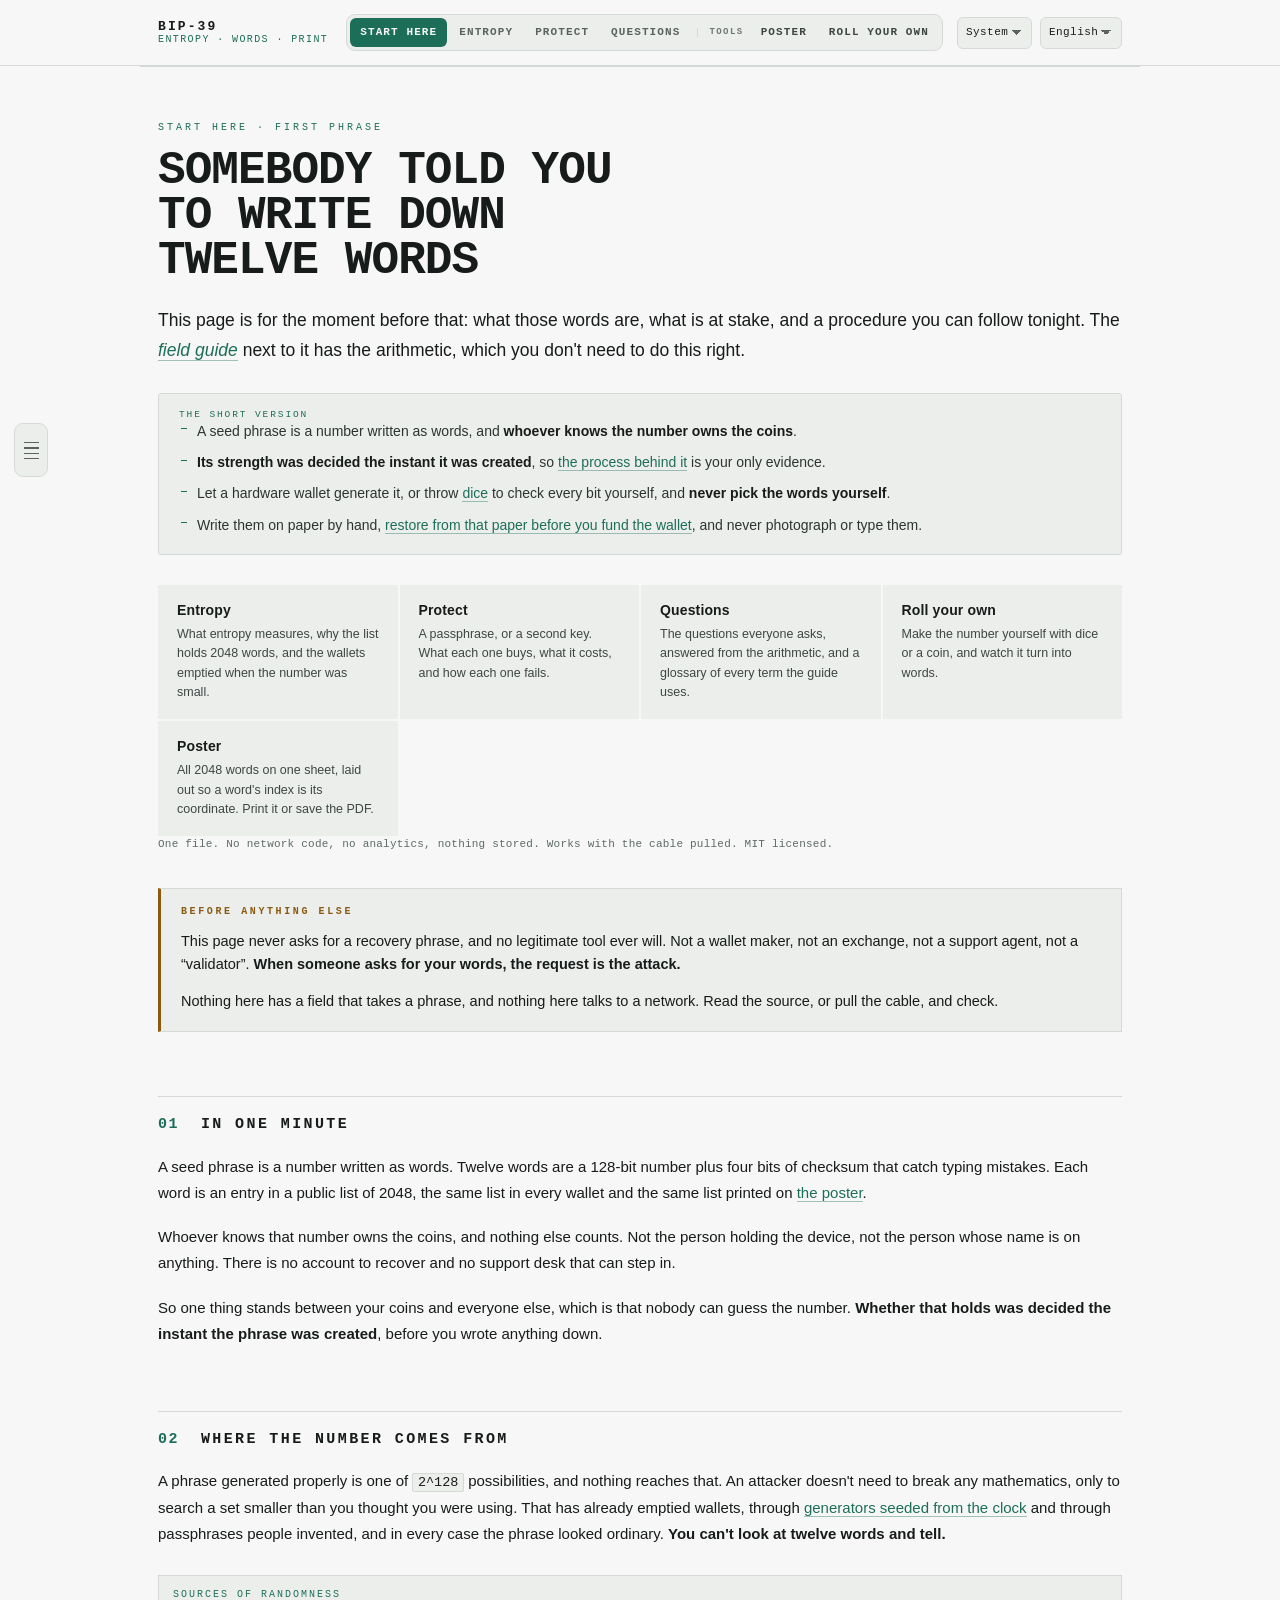
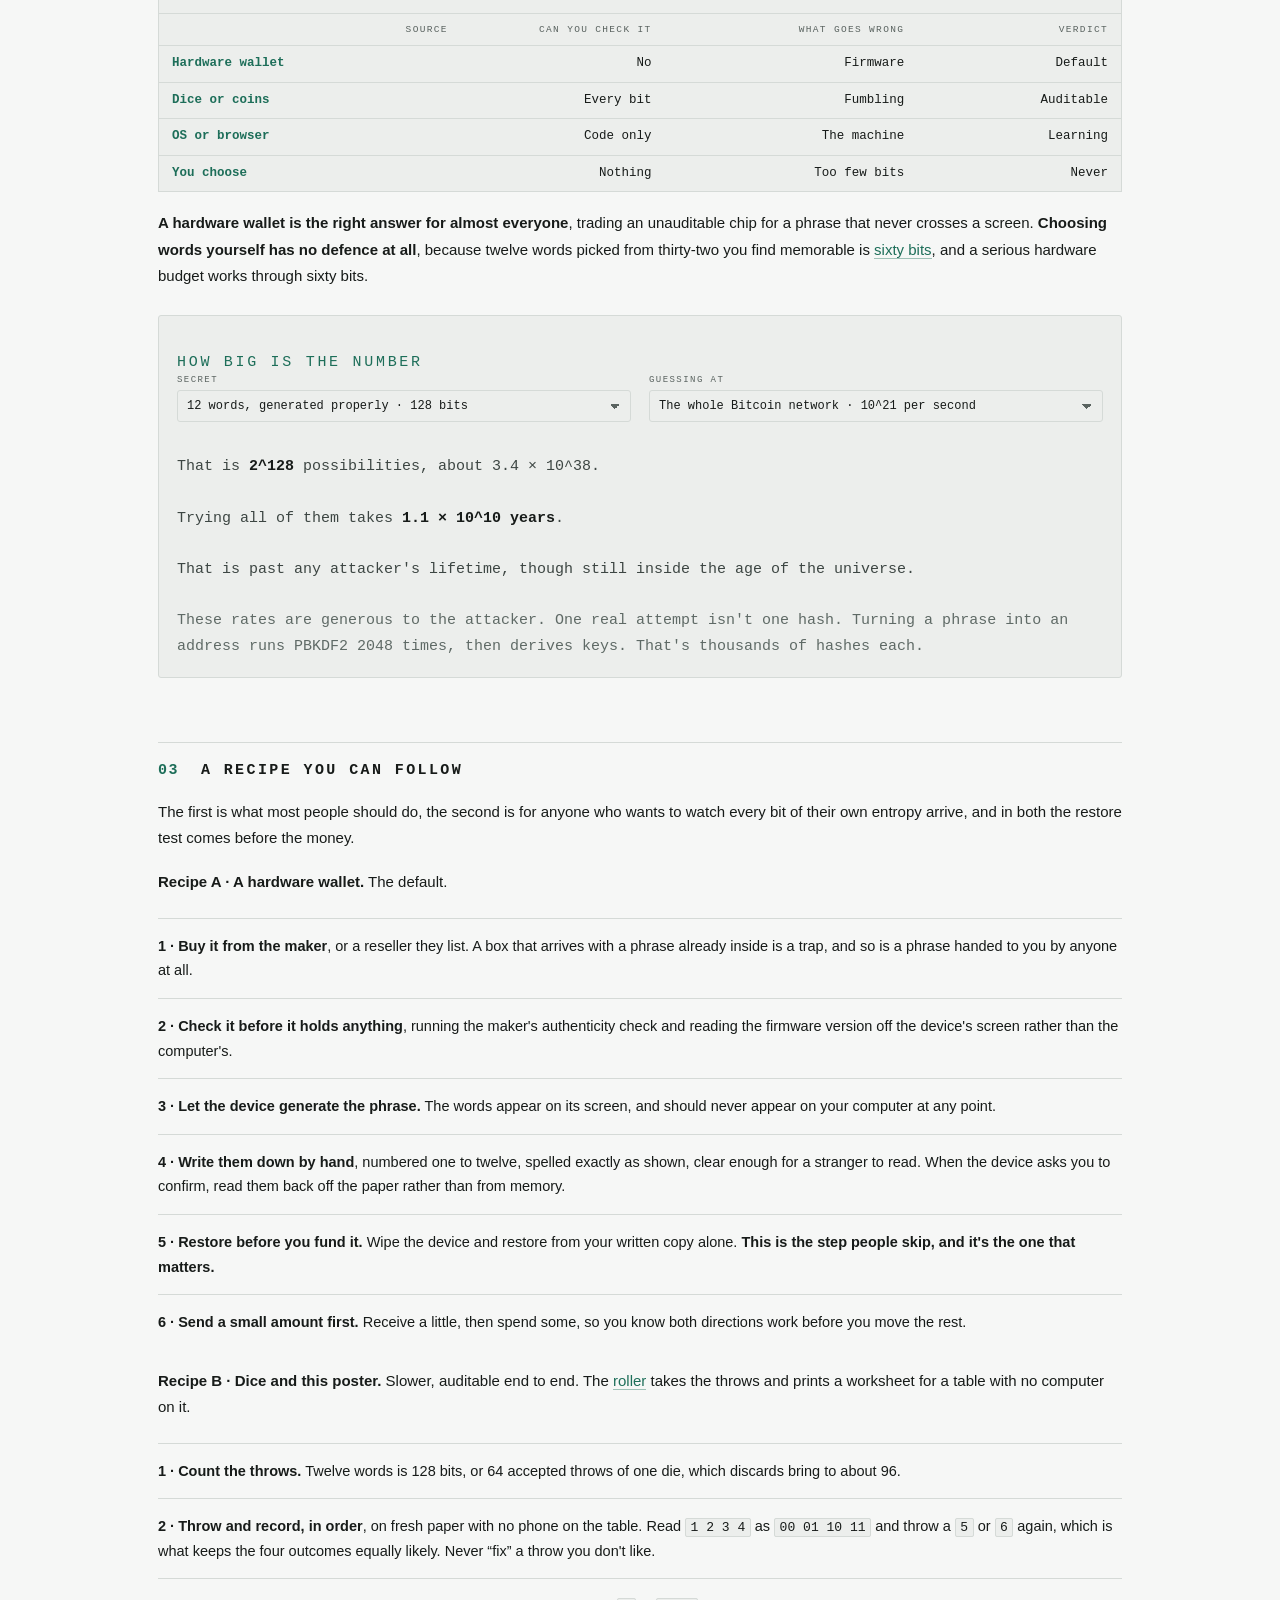
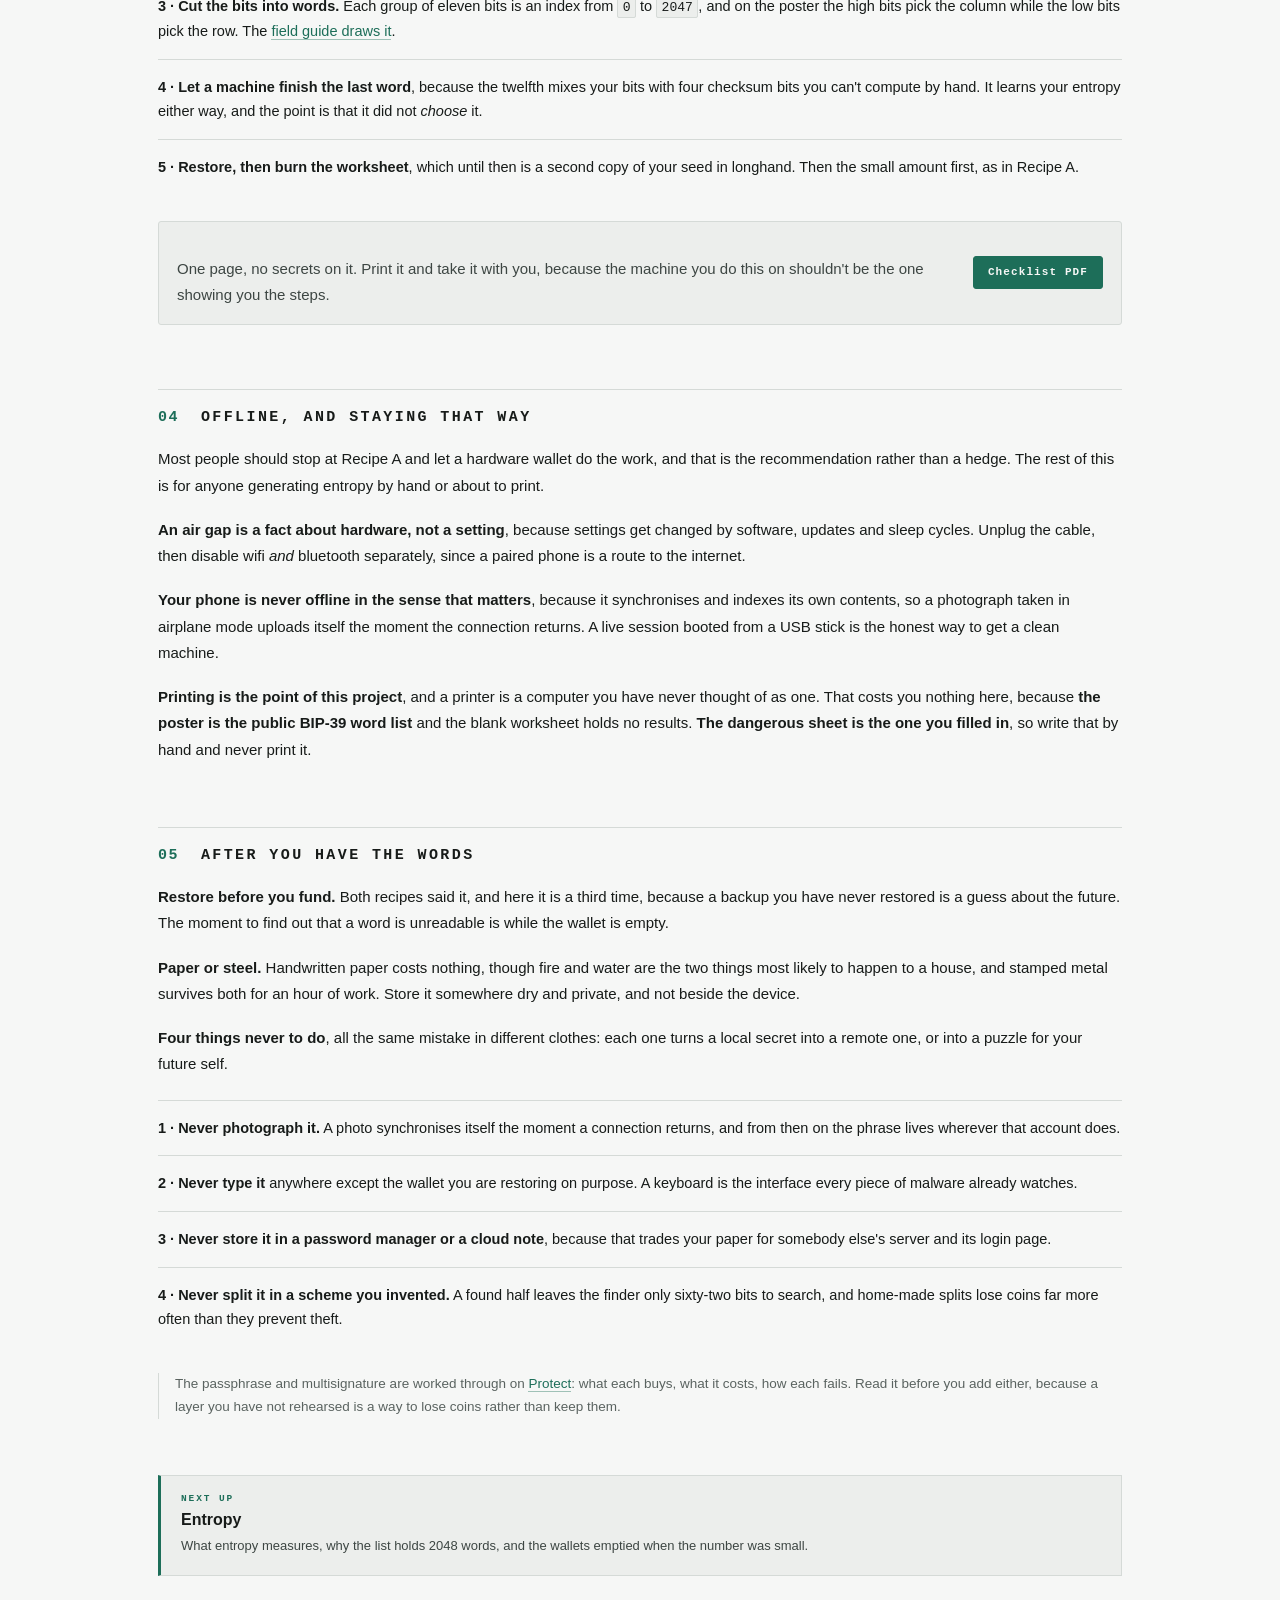
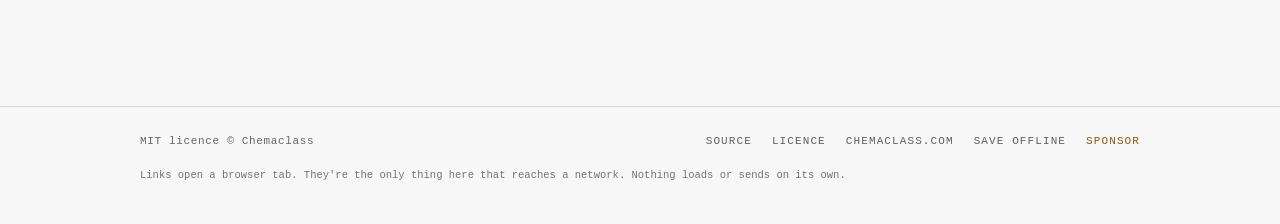
==== index.html @ 8b504f8b "feat: the guide hands you the next page, and links keep your language Two dangling back-references i" ====
<!DOCTYPE html>
<html lang="en">
<head>
<meta charset="utf-8">
<meta name="viewport" content="width=device-width, initial-scale=1">
<title>BIP-39 seed phrase entropy: the 2048-word list, dice generation, and how not to lose your coins</title>
<meta name="description" content="What entropy is and why a BIP-39 seed phrase needs 128 bits of it. The wallets emptied when the number was small. How to generate a phrase with dice, add a passphrase or multisig, and print the whole 2048-word list. Offline, no network code, no tracking.">
<meta name="author" content="Chemaclass">
<meta name="robots" content="index, follow, max-image-preview:large, max-snippet:-1">
<meta name="color-scheme" content="dark light">
<meta name="theme-color" content="#191d1f" media="(prefers-color-scheme: dark)">
<meta name="theme-color" content="#f6f7f6" media="(prefers-color-scheme: light)">
<link rel="canonical" href="https://chemaclass.github.io/bip39-entropy/">

<meta property="og:type" content="website">
<meta property="og:site_name" content="BIP-39 entropy">
<meta property="og:url" content="https://chemaclass.github.io/bip39-entropy/">
<meta property="og:title" content="BIP-39 seed phrase entropy, in one offline page">
<meta property="og:description" content="Why a seed phrase is only as strong as the number behind it, the wallets emptied when that number was small, and how to make one yourself with dice. Plus the printable 2048-word list.">
<meta property="og:locale" content="en">
<meta property="og:locale:alternate" content="es">
<meta property="og:image" content="https://chemaclass.github.io/bip39-entropy/og.png">
<meta property="og:image:width" content="1200">
<meta property="og:image:height" content="630">
<meta property="og:image:alt" content="BIP-39 entropy: the 2048 word list as an eleven-bit address space">
<meta name="twitter:card" content="summary_large_image">
<meta name="twitter:title" content="BIP-39 seed phrase entropy, in one offline page">
<meta name="twitter:description" content="Why a seed phrase is only as strong as the number behind it, and how to make one yourself with dice.">
<meta name="twitter:image" content="https://chemaclass.github.io/bip39-entropy/og.png">

<!-- A grid of the word list, drawn rather than fetched, so the tab icon costs no request. -->
<link rel="icon" href="data:image/svg+xml,%3Csvg xmlns='http://www.w3.org/2000/svg' viewBox='0 0 32 32'%3E%3Crect width='32' height='32' fill='%23191d1f'/%3E%3Cg fill='%236fbfa8'%3E%3Crect x='6' y='7' width='5' height='3'/%3E%3Crect x='13' y='7' width='9' height='3'/%3E%3Crect x='6' y='12' width='9' height='3'/%3E%3Crect x='17' y='12' width='5' height='3'/%3E%3Crect x='6' y='17' width='5' height='3'/%3E%3Crect x='13' y='17' width='13' height='3'/%3E%3Crect x='6' y='22' width='13' height='3'/%3E%3C/g%3E%3C/svg%3E">
<script type="application/ld+json">
[
 {
  "@context": "https://schema.org",
  "@type": "WebSite",
  "@id": "https://chemaclass.github.io/bip39-entropy/#website",
  "url": "https://chemaclass.github.io/bip39-entropy/",
  "name": "BIP-39 entropy",
  "description": "Why a BIP-39 seed phrase is only as strong as the number behind it, what happened when that number was small, and how to generate one yourself with dice or a coin.",
  "inLanguage": [
   "en",
   "es"
  ],
  "author": {
   "@type": "Person",
   "name": "Chemaclass",
   "url": "https://chemaclass.com"
  },
  "license": "https://opensource.org/licenses/MIT",
  "isAccessibleForFree": true
 },
 {
  "@context": "https://schema.org",
  "@type": "SoftwareApplication",
  "@id": "https://chemaclass.github.io/bip39-entropy/#tools",
  "name": "BIP-39 dice and coin generator, and printable word list",
  "url": "https://chemaclass.github.io/bip39-entropy/",
  "applicationCategory": "UtilitiesApplication",
  "operatingSystem": "Any browser, including with no network",
  "offers": {
   "@type": "Offer",
   "price": "0",
   "priceCurrency": "USD"
  },
  "description": "Build 128 or 256 bits of entropy from dice or coin throws and watch it become a BIP-39 phrase, print the full 2048-word list as an eleven-bit grid, or print a blank worksheet to do it away from a computer.",
  "featureList": [
   "Dice and coin entropy with rejection sampling",
   "BIP-39 checksum and word derivation",
   "Printable 2048-word poster as PDF",
   "Blank dice and coin worksheet",
   "Offline, no network requests"
  ]
 },
 {
  "@context": "https://schema.org",
  "@type": "FAQPage",
  "@id": "https://chemaclass.github.io/bip39-entropy/#faq",
  "mainEntity": [
   {
    "@type": "Question",
    "name": "Should I use 12 or 24 words?",
    "acceptedAnswer": {
     "@type": "Answer",
     "text": "Twelve words carry 128 bits of entropy and twenty-four carry 256. 128 bits is already past what brute force can reach, so 24 is not stronger against any attack that exists today. It is a hedge against future cryptanalysis and against Grover-style quantum search. Both lengths work in every conforming wallet."
    }
   },
   {
    "@type": "Question",
    "name": "Can I choose the words of my seed phrase myself?",
    "acceptedAnswer": {
     "@type": "Answer",
     "text": "No. Entropy is measured against what an attacker knows about how you chose, not against how arbitrary the result feels. Picking twelve words from a shortlist of thirty-two memorable ones is sixty bits, which a serious hardware budget works through. The checksum will not save you, because it checks transcription and nothing else."
    }
   },
   {
    "@type": "Question",
    "name": "Is it safe to print the whole BIP-39 word list?",
    "acceptedAnswer": {
     "@type": "Answer",
     "text": "Yes. The list is public and identical in every wallet, so a printed copy reveals nothing. What is dangerous is marking your own words on it. Twelve ticks on a grid of 2048 is a plaintext copy of your recovery phrase."
    }
   },
   {
    "@type": "Question",
    "name": "What is a BIP-39 passphrase, the 25th word?",
    "acceptedAnswer": {
     "@type": "Answer",
     "text": "An extra secret mixed into the derivation, so the same twelve words with a different passphrase produce a completely different wallet. It means the paper backup alone cannot spend. It has no checksum, a typo opens a valid empty wallet instead of failing, and forgetting it loses the coins as completely as losing the phrase."
    }
   },
   {
    "@type": "Question",
    "name": "Does the order of the seed phrase words matter?",
    "acceptedAnswer": {
     "@type": "Answer",
     "text": "Completely. The phrase is one number cut into eleven-bit groups, and each word is the group at a fixed position. Moving two words changes the number. A swap usually fails the checksum, but about one such mistake in sixteen passes it on a twelve-word phrase."
    }
   }
  ]
 }
]
</script>
<style id="pagestyle">@page { size: 210mm 297mm; margin: 0; }</style>
<style>
/* src/css/10-poster.css */
:root{
  --paper:#ffffff;
  --ink:#14161c;
  --ghost:#a4aab3;
  --verdigris:#2e6b5e;
  --rule:#dfe3e6;
  --rule-strong:#a7b0b4;
  --hair:0.2mm;

  --chrome:#191d1f;
  --chrome-2:#23292b;
  --chrome-3:#2f3639;
  --chrome-ink:#e8edea;
  --chrome-dim:#8d9793;
  --patina:#6fbfa8;
  --amber:#d8a657;

  /* Text steps and washes, named so a second theme is a palette swap rather
     than a hunt through five files for hex codes. */
  --text-1:#c7cfcb;
  --text-2:#aab3af;
  --text-3:#69736f;
  --text-4:#565f5c;
  --veil:rgba(25,29,31,.94);
  --tint:rgba(255,255,255,.03);
  --accent-wash:rgba(111,191,168,.10);
  --accent-line:rgba(111,191,168,.35);
  --warn-wash:#2a2519;
  --patina-lift:#8ad3bd;
  --lift:0 6px 20px rgba(0,0,0,.34);

  --mono:ui-monospace,"SF Mono",SFMono-Regular,Menlo,Consolas,"Liberation Mono",monospace;
  --grot:"Helvetica Neue",Helvetica,Arial,"Liberation Sans",system-ui,sans-serif;
  --serif:"Iowan Old Style","Palatino Linotype",Palatino,Georgia,"Liberation Serif",serif;
  --face:var(--grot);
}

/* ─────────── light ───────────
   The sheet is always a sheet: --paper, --ink and the rules below belong to the
   printed artifact and never change. Only the chrome around it does. */
:root[data-theme="light"]{
  --chrome:#f6f7f6;
  --chrome-2:#eceeec;
  --chrome-3:#d5dad7;
  --chrome-ink:#171b19;
  --chrome-dim:#5a6360;
  --patina:#1d6e59;
  --amber:#8a5a12;
  --text-1:#2c3431;
  --text-2:#3d4643;
  --text-3:#5f6a66;
  --text-4:#6d7773;
  --veil:rgba(246,247,246,.94);
  --tint:rgba(0,0,0,.04);
  --accent-wash:rgba(29,110,89,.10);
  --accent-line:rgba(29,110,89,.40);
  --warn-wash:#f6efdd;
  --patina-lift:#12523f;
  --lift:0 6px 18px rgba(20,22,28,.12);
}

@media (prefers-color-scheme:light){
  :root:not([data-theme="dark"]){
    --chrome:#f6f7f6;
    --chrome-2:#eceeec;
    --chrome-3:#d5dad7;
    --chrome-ink:#171b19;
    --chrome-dim:#5a6360;
    --patina:#1d6e59;
    --amber:#8a5a12;
    --text-1:#2c3431;
    --text-2:#3d4643;
    --text-3:#5f6a66;
    --text-4:#6d7773;
    --veil:rgba(246,247,246,.94);
    --tint:rgba(0,0,0,.04);
    --accent-wash:rgba(29,110,89,.10);
    --accent-line:rgba(29,110,89,.40);
    --warn-wash:#f6efdd;
    --patina-lift:#12523f;
    --lift:0 6px 18px rgba(20,22,28,.12);
  }
}

*{box-sizing:border-box}
html,body{margin:0;padding:0}
body{
  background:var(--chrome);color:var(--chrome-ink);
  font-family:var(--mono);
  -webkit-print-color-adjust:exact;print-color-adjust:exact;
}

/* ─────────── control bar ─────────── */
.bar{padding:10px 0 12px}
.bar-in{max-width:1000px;margin:0 auto;padding:0 18px;display:flex;flex-wrap:wrap;
  gap:12px 18px;align-items:flex-end}
.brand{display:flex;flex-direction:column;gap:2px;margin-right:6px}
.brand b{font:600 13px/1 var(--mono);letter-spacing:.16em}
.brand span{font:400 10px/1 var(--mono);letter-spacing:.14em;color:var(--patina);text-transform:uppercase}
.ctl{display:flex;flex-direction:column;gap:5px;min-width:0}
.ctl>label{font:500 9px/1 var(--mono);letter-spacing:.16em;text-transform:uppercase;color:var(--chrome-dim)}
select,input[type=search],button{font:500 12px/1 var(--mono);color:var(--chrome-ink);
  background:var(--chrome-2);border:1px solid var(--chrome-3);border-radius:3px;padding:7px 9px;min-height:32px}
/* The chevron is two gradients on the element itself, so every select on the
   page carries the same one without a wrapper element around it. */
/* A select is as wide as its longest option, and one option here is a sentence.
   Without the clamp that sets the width of a 320px phone. */
select{max-width:100%;appearance:none;-webkit-appearance:none;padding-right:26px;cursor:pointer;
  background-image:linear-gradient(45deg,transparent 50%,var(--chrome-dim) 50%),
    linear-gradient(135deg,var(--chrome-dim) 50%,transparent 50%);
  background-position:calc(100% - 15px) center,calc(100% - 10px) center;
  background-size:5px 5px;background-repeat:no-repeat}
select:hover{border-color:var(--chrome-dim)}
input[type=search]{width:180px;max-width:100%}
input[type=search]::placeholder{color:var(--text-3)}
button{cursor:pointer}
button:hover{border-color:var(--patina);color:var(--patina)}
.btn-print{background:var(--patina);border-color:var(--patina);color:var(--chrome);font-weight:700;letter-spacing:.08em}
.btn-print:hover{background:var(--patina-lift);border-color:var(--patina-lift);color:var(--chrome)}
.toggles{display:flex;gap:14px;flex-wrap:wrap;align-items:center}
.tg{display:flex;align-items:center;gap:6px;font:400 11px/1 var(--mono);color:var(--chrome-dim);cursor:pointer}
.tg input{accent-color:var(--patina);width:14px;height:14px;margin:0}
.tg:hover{color:var(--chrome-ink)}
:focus-visible{outline:2px solid var(--patina);outline-offset:2px}

.readout{max-width:1000px;margin:9px auto 0;padding:0 18px;display:flex;flex-wrap:wrap;gap:6px 16px;align-items:baseline;
  font:400 10.5px/1.5 var(--mono);color:var(--text-3);letter-spacing:.02em}
.readout .spec{color:var(--chrome-ink);font-weight:600;letter-spacing:.06em}
.readout .pt{color:var(--patina);font-weight:700}
.readout .pt.small{color:var(--amber)}
.readout .hit{color:var(--patina)}

/* ─────────── sheets ─────────── */
.stage{padding:26px 16px 60px;display:flex;flex-direction:column;align-items:center;gap:26px}
/* Sized in px to the sheet's *scaled* footprint: a transform does not shrink the
   layout box, so without this the document is as wide as the unscaled sheet and
   large paper scrolls sideways. */
.sheetwrap{flex:0 0 auto}
.sheet{background:var(--paper);color:var(--ink);transform-origin:top left;
  box-shadow:0 12px 40px rgba(0,0,0,.5);display:flex;flex-direction:column;
  font-family:var(--face);overflow:hidden}

.masthead{overflow:hidden;display:flex;justify-content:space-between;align-items:flex-end;gap:5mm;flex:0 0 auto}
.mh-l{display:flex;flex-direction:column;min-width:0}
.eyebrow{font-family:var(--mono);letter-spacing:.3em;text-transform:uppercase;color:var(--verdigris)}
.title{font-family:var(--mono);font-weight:700;letter-spacing:-.015em;line-height:.95;text-transform:uppercase}
.title em{font-style:normal;color:var(--verdigris)}
.subtitle{font-family:var(--face);color:#5a6169;line-height:1.32}
.mh-r{display:flex;flex-direction:column;align-items:flex-end;gap:1.4mm;text-align:right;flex:0 0 auto}

.decoder{border:var(--hair) solid var(--rule-strong);display:flex;flex-direction:column}
.dec-label{font-family:var(--mono);letter-spacing:.18em;text-transform:uppercase;color:var(--verdigris)}
.bits{display:flex;align-items:center;font-family:var(--mono)}
.bit{border:var(--hair) solid var(--rule-strong);display:flex;align-items:center;justify-content:center;
  font-variant-numeric:tabular-nums}
.bit.on{background:var(--verdigris);color:#fff;border-color:var(--verdigris)}
.dec-math{font-family:var(--mono);color:#5a6169;font-variant-numeric:tabular-nums;white-space:nowrap}
.dec-math b{color:var(--ink);font-weight:700}
.dec-word{font-family:var(--face);font-weight:700;letter-spacing:-.01em}

.grid{flex:1 1 auto;display:grid;align-content:stretch;min-height:0}
.cell{display:flex;align-items:center;overflow:hidden;white-space:nowrap}
.w{padding-right:.5mm;letter-spacing:-.005em;color:var(--ghost)}
.w b{font-weight:inherit;color:var(--ink)}
body.plain .w{color:var(--ink)}
.rl{font-family:var(--mono);color:#8b939a;justify-content:flex-end;
  font-variant-numeric:tabular-nums;padding:0 1mm}
.rl.oct{color:#3f474d;font-weight:600}
.rule8{border-top:var(--hair) solid var(--rule)}
.rule64{border-top:var(--hair) solid var(--rule-strong)}
.vsep{border-left:var(--hair) solid var(--rule)}
.axis{display:flex;flex-direction:column;justify-content:flex-end;align-items:flex-start;
  padding-bottom:.8mm;border-bottom:0.3mm solid var(--ink)}
.axis .base{font-family:var(--mono);font-weight:700;color:var(--ink);
  font-variant-numeric:tabular-nums;line-height:1.05}
.axis .nib{font-family:var(--mono);color:var(--verdigris);letter-spacing:.1em;line-height:1.2}

.colophon{flex:0 0 auto;display:flex;justify-content:space-between;gap:4mm;
  border-top:0.3mm solid var(--ink);font-family:var(--mono);color:#5a6169;letter-spacing:.03em}
.colophon span{white-space:nowrap;overflow:hidden;text-overflow:ellipsis}
.colophon .lead{color:var(--ink);font-weight:700;letter-spacing:.14em;text-transform:uppercase}

.w.found{background:#d9f0e6;color:var(--ink);box-shadow:0 0 0 .3mm var(--verdigris)}
.w.found b{color:var(--verdigris)}
.w.pinned{background:var(--verdigris);color:#fff}
.w.pinned b{color:#fff}
@media (prefers-reduced-motion:no-preference){ .w{transition:background-color .12s ease} }

/* src/css/20-site.css */
/* ─────────── site chrome: header, tabs, views ─────────── */
/* Visible only when tabbed to. Nine controls sit between the top of the
   document and the first sentence, which is nine too many on a keyboard. */
.skip{position:absolute;left:-9999px;top:0;z-index:40;
  font:600 11px/1 var(--mono);letter-spacing:.14em;text-transform:uppercase;
  color:var(--chrome-ink);background:var(--chrome-2);
  border:1px solid var(--patina);border-radius:3px;padding:12px 16px;text-decoration:none}
.skip:focus{left:12px;top:12px}
main:focus{outline:none}

/* No backdrop-filter: --veil is 94% opaque, so the blur behind it was measured
   at zero differing pixels while still costing a compositing pass per frame. */
.chrome{position:sticky;top:0;z-index:20;background:var(--veil);
  border-bottom:1px solid var(--chrome-3)}
/* A hairline reads as part of the page until something scrolls under it. */
.chrome.lift{box-shadow:var(--lift)}
.top{padding:14px 0}
/* The bar shares its edges with everything under it, on every view, so the brand
   and the prose start at the same x and switching tabs moves nothing. The poster's
   own control bar takes the same box, in 10-poster.css. */
.top-in{max-width:1000px;margin:0 auto;padding:0 18px;display:flex;align-items:center;
  gap:8px 12px;flex-wrap:wrap}
.brand{text-decoration:none;color:inherit;flex:0 0 auto}
.brand:hover span{color:var(--chrome-ink)}

/* One track holds both groups, so the bar reads as a single control rather than
   six loose links. The track shrinks to fit and scrolls its own contents rather
   than widening the page or stacking into rows: sections keep getting added and
   a phone runs out of room before the design does. The row around it is what
   claims the full width below the breakpoint, so the track itself can stay as
   wide as its tabs instead of stretching. */
.tabs-row{display:flex;min-width:0}
.tabs{display:flex;align-items:center;gap:2px;padding:3px;
  min-width:0;max-width:100%;overflow-x:auto;scrollbar-width:none;
  background:var(--chrome-2);border:1px solid var(--chrome-3);border-radius:9px}
.tabs::-webkit-scrollbar{display:none}
.tabs a{font:600 11px/1 var(--mono);letter-spacing:.1em;text-transform:uppercase;
  color:var(--chrome-dim);text-decoration:none;white-space:nowrap;
  padding:9px 10px;border-radius:6px}
.tabs a:hover{color:var(--chrome-ink);background:var(--chrome-3)}
/* Scrolling makes the track clip on both axes, and an offset ring is what gets
   clipped. Inset it. */
.tabs a:focus-visible{outline-offset:-2px}
/* The selected tab is the only reliable "where am I": four long reading pages
   share a layout, so a wash and a hairline are not enough to tell them apart. */
.tabs a.on,.tabs a.on:hover{color:var(--chrome);background:var(--patina)}

.top-act{display:flex;align-items:center;gap:8px;margin-left:auto;flex:0 0 auto}
.langsel{display:flex;align-items:center}
.langsel select{min-height:32px;padding:6px 22px 6px 8px;font-size:11px;letter-spacing:.04em;
  border-radius:6px}
@media (prefers-reduced-motion:no-preference){
  .tabs a,.foot-links a,.langsel select{transition:background-color .12s ease,
    color .12s ease,border-color .12s ease}
}
.vh{position:absolute;width:1px;height:1px;margin:-1px;padding:0;overflow:hidden;
  clip:rect(0 0 0 0);white-space:nowrap;border:0}

/* Nothing may out-specify this. A later rule with equal specificity, such as
   .view.has-rail{display:grid}, silently keeps a hidden view on the page. */
.view[hidden]{display:none !important}

/* Prose links: the long-form sections, the masthead lead, and the facts the
   roller prints under a finished phrase. */
.learn-sec a,.learn-lead a,.roll-lead a,.roll-fact a{color:var(--patina);
  text-decoration:none;border-bottom:1px solid var(--accent-line)}
.learn-sec a:hover,.learn-lead a:hover,.roll-lead a:hover,
.roll-fact a:hover{border-bottom-color:var(--patina)}
.roll-lead em{font-style:normal;color:var(--chrome-ink)}

/* Below this the track stops fitting beside the brand and the controls. Sending
   it to a row of its own keeps the bar at two rows rather than three, and keeps
   the controls reachable. */
@media (max-width:1000px){
  .tabs-row{order:2;flex:1 0 100%}
  .top-act{order:1}
}

/* Where the track has its own row, a tab is something you hit with a thumb.
   28px was a mouse target. The word between the groups becomes the divider it
   was drawn around, which gives the strip back 42 of the px it overflows by. */
@media (max-width:1000px){
  .tabs{padding:2px}
  .tabs a{min-height:40px;display:flex;align-items:center}
  /* A sideways scroller at its end hands the swipe to the browser, which reads
     it as a back gesture. */
  .tabs{overscroll-behavior-x:contain}
  .tabs-sep{width:1px;padding:0;margin:0 6px;color:transparent;overflow:hidden;
    align-self:stretch}
}

@media (max-width:560px){
  .top{padding:5px 0}
  .top-in{gap:4px 10px;padding:0 14px}
  /* The tagline is decoration and the headline underneath says the same thing.
     Its width is what buys the controls a place on the brand's row. Hidden
     rather than dropped, so the brand link still reads out in full. */
  .brand span{position:absolute;width:1px;height:1px;overflow:hidden;
    clip:rect(0 0 0 0);white-space:nowrap}
  .tabs a{padding:9px 10px;letter-spacing:.06em;font-size:10.5px}
  /* iOS Safari zooms the page when a focused control's text is under 16px, and
     it does not zoom back out. Every control on the page pays for that, so on a
     phone they all get 16px whatever it costs in width. */
  select,input[type=search],input[type=text],button{font-size:16px}
  .langsel select{min-height:36px;padding:6px 26px 6px 9px;letter-spacing:0}
}

/* ─────────── footer ─────────── */
.foot{border-top:1px solid var(--chrome-3);margin-top:40px;padding:26px 18px 40px}
.foot-in{max-width:1000px;margin:0 auto;display:flex;flex-wrap:wrap;gap:10px 26px;
  align-items:baseline;justify-content:space-between}
.foot-lic{font:400 11px/1.5 var(--mono);letter-spacing:.06em;color:var(--text-3)}
.foot-links{display:flex;flex-wrap:wrap;gap:8px 20px}
.foot-links a{font:500 11px/1.5 var(--mono);letter-spacing:.1em;text-transform:uppercase;
  color:var(--chrome-dim);text-decoration:none;border-bottom:1px solid transparent}
.foot-links a:hover{color:var(--patina);border-bottom-color:var(--patina)}
.foot-links a.foot-sponsor{color:var(--amber)}
.foot-links a.foot-sponsor:hover{border-bottom-color:var(--amber)}
.foot-note{max-width:1000px;margin:16px auto 0;font:400 10.5px/1.6 var(--mono);color:var(--text-4)}

@media (max-width:560px){
  .foot{padding:20px 14px 34px}
  .foot-in{gap:8px 14px}
}

/* src/css/30-roll.css */
/* ─────────── roll your own ─────────── */
.roll{max-width:1000px;margin:0 auto;padding:30px 18px 70px}
.roll-h{font:700 21px/1.2 var(--mono);letter-spacing:-.01em;margin:0 0 12px}
.roll-lead{font:400 14px/1.7 var(--grot);color:var(--text-2);margin:0 0 22px}

.roll-warn{border-left:2px solid var(--amber);background:var(--chrome-2);
  padding:13px 17px;font:400 13px/1.65 var(--grot);color:var(--text-1);margin:0 0 26px}
.roll-warn b{color:var(--amber);font-weight:700}
.roll-warn em{font-style:normal;color:var(--chrome-ink)}

.roll-ctl{display:flex;flex-wrap:wrap;gap:14px 22px;align-items:flex-end;margin-bottom:22px}

#rollload{width:230px;font:400 12px/1 var(--mono);letter-spacing:.04em}
.roll-err{font:400 11.5px/1.6 var(--mono);color:var(--patina);margin:0 0 16px}
.roll-err.bad{color:var(--amber)}

.roll-pad{display:flex;flex-wrap:wrap;gap:9px;margin-bottom:9px}
.roll-key{width:64px;height:64px;font:700 21px/1 var(--mono);color:var(--chrome-ink);
  background:var(--chrome-2);border:1px solid var(--chrome-3);border-radius:3px;
  cursor:pointer;display:flex;flex-direction:column;align-items:center;justify-content:center;gap:5px}
.roll-key:hover{border-color:var(--patina);color:var(--patina)}
.roll-key:active{background:var(--chrome-3)}
.roll-key span{font:500 9px/1 var(--mono);letter-spacing:.12em;color:var(--text-3)}
.roll-key.rej span{color:var(--amber)}
.roll-key[disabled]{opacity:.4;cursor:not-allowed}

.roll-hint{font:400 11px/1.6 var(--mono);color:var(--text-3);margin:0 0 18px}

.roll-meter{height:5px;background:var(--chrome-3);overflow:hidden}
.roll-meter-fill{height:100%;width:0;background:var(--patina);transition:width .15s linear}
.roll-count{font:500 10.5px/1 var(--mono);letter-spacing:.13em;text-transform:uppercase;
  color:var(--chrome-dim);margin:9px 0 22px}
.roll-count b{color:var(--chrome-ink);font-weight:700}

.roll-bits{display:flex;flex-wrap:wrap;gap:5px;margin-bottom:26px}
.roll-bits .byte{font:400 12px/1.5 var(--mono);letter-spacing:.06em;color:#8d9793;
  background:var(--chrome-2);padding:3px 6px;border-radius:2px}
.roll-bits .byte.cs{color:var(--amber);background:var(--warn-wash)}

.roll-sec{font:500 9.5px/1 var(--mono);letter-spacing:.18em;text-transform:uppercase;
  color:var(--patina);margin:0 0 10px}
.roll-fact{font:400 12.5px/1.8 var(--mono);color:#8d9793;margin:0 0 22px;word-break:break-all}
.roll-fact b{color:var(--chrome-ink);font-weight:600}

.seed{display:grid;grid-template-columns:repeat(auto-fill,minmax(212px,1fr));gap:2px;margin-bottom:26px}
.seed-w{background:var(--chrome-2);padding:10px 12px;display:flex;align-items:baseline;gap:10px}
.seed-n{font:500 11px/1 var(--mono);color:var(--text-3);min-width:2.2ch;text-align:right}
.seed-t{font:700 15px/1 var(--grot);color:var(--patina)}
.seed-b{margin-left:auto;font:400 10px/1 var(--mono);color:var(--text-3);letter-spacing:.04em;white-space:nowrap}

@media (max-width:560px){
  .roll{padding:22px 14px 70px}
  .roll-key{width:54px;height:54px;font-size:18px}
}

/* The sixteen candidates for the final word, with the one the checksum picks. */
.lastblock{grid-template-columns:repeat(auto-fill,minmax(168px,1fr))}
.lastblock .seed-w{opacity:.62}
.lastblock .seed-w.is-yours{opacity:1;box-shadow:inset 0 0 0 1px var(--patina)}
.lastblock .is-yours .seed-b{color:var(--patina)}

/* src/css/40-learn.css */
/* ─────────── learn: entropy explainer ───────────
   Screen-only long-form section that sits below the sheets. Every selector is
   scoped under .learn so nothing here can reach the poster, and every colour
   comes from the tokens in 10-poster.css — none are redefined.
   Margins are reset once at element level; the rules that follow match that
   specificity, so source order alone decides. */

.learn{
  max-width:1000px;
  margin:0 auto;
  padding:56px 18px 90px;
  border-top:1px solid var(--chrome-3);
  font-family:var(--grot);
  color:var(--chrome-ink);
}
.learn h1,.learn h2,.learn p,.learn ol,.learn ul,.learn li{margin:0;padding:0}

/* One column for the whole page. The container is the measure now, so the
   hairline rules, the tables and the prose all share an edge instead of the
   text sitting in a narrower well inside a wider page. */
.learn-head,.learn-warn,.learn-toc,.learn-sec{
  max-width:100%;margin-left:auto;margin-right:auto;
}
/* Prose fills the column. The container is the only measure on the page, so
   paragraphs end on the same edge as the headings and the rules above them. */

/* ─────────── masthead ─────────── */
.learn-eyebrow{
  font:500 10px/1 var(--mono);letter-spacing:.3em;text-transform:uppercase;
  color:var(--patina);
}
h1.learn-title{
  margin-top:16px;
  font:700 clamp(28px,5.4vw,46px)/.98 var(--mono);
  letter-spacing:-.02em;text-transform:uppercase;
}
p.learn-lead{
  margin-top:22px;
  font-size:clamp(15px,1.5vw,17.5px);line-height:1.68;
}
p.learn-lead em{color:var(--patina)}

/* ─────────── warning ─────────── */
.learn-warn{
  margin-top:34px;padding:18px 20px;
  background:var(--chrome-2);
  border:1px solid var(--chrome-3);border-left:3px solid var(--amber);
}
.learn-warn p{font-size:14.5px;line-height:1.62}
.learn-warn p+p{margin-top:13px}
.learn-warn .learn-warn-label{
  font:600 10px/1 var(--mono);letter-spacing:.26em;text-transform:uppercase;
  color:var(--amber);
}

/* ─────────── contents ─────────── */
.learn-toc{
  margin-top:44px;padding:16px 0;
  border-top:1px solid var(--chrome-3);border-bottom:1px solid var(--chrome-3);
}
.learn-toc ol{
  list-style:none;
  display:grid;grid-template-columns:repeat(auto-fit,minmax(230px,1fr));gap:9px 26px;
  counter-reset:learn-toc;
}
.learn-toc li{counter-increment:learn-toc;font:400 12px/1.5 var(--mono)}
.learn-toc li::before{
  content:counter(learn-toc,decimal-leading-zero) "  ";
  color:var(--chrome-dim);font-variant-numeric:tabular-nums;
}
.learn-toc a{color:var(--chrome-dim);text-decoration:none}
.learn-toc a:hover,.learn-toc a:focus-visible{color:var(--patina)}

/* ─────────── sections ─────────── */
.learn-sec{margin-top:64px;scroll-margin-top:132px}
.learn-sec h2{
  padding-top:18px;border-top:1px solid var(--chrome-3);
  font:600 clamp(13px,1.5vw,15px)/1.35 var(--mono);
  letter-spacing:.16em;text-transform:uppercase;
}
.learn-num{
  color:var(--patina);font-weight:700;letter-spacing:.1em;margin-right:.7em;
  font-variant-numeric:tabular-nums;
}
.learn-sec p{margin-top:18px;font-size:15px;line-height:1.75}

/* Secondary asides: caveats, honest counterweights, footnotes. */
.learn-sec .learn-note{
  margin-top:26px;padding-left:16px;
  border-left:1px solid var(--chrome-3);
  font-size:13.5px;line-height:1.7;color:var(--chrome-dim);
}

/* ─────────── magnitude / consequence lists ─────────── */
.learn .learn-mag{
  list-style:none;margin-top:22px;
  border-top:1px solid var(--chrome-3);
}
.learn-mag li{
  padding:15px 0;border-bottom:1px solid var(--chrome-3);
  font-size:14.5px;line-height:1.7;
}
/* the section's own rule closes the list; two hairlines in a row read as a mistake */
.learn-mag li:last-child{border-bottom:0}

/* ─────────── code ─────────── */
.learn code{
  font:500 .9em/1.4 var(--mono);
  background:var(--chrome-2);border:1px solid var(--chrome-3);border-radius:2px;
  padding:.08em .34em;
  font-variant-numeric:tabular-nums;
  /* the 39-digit value of 2^128 has to break, not widen the page */
  overflow-wrap:anywhere;
}

/* ─────────── tables ─────────── */
.learn-tblwrap{
  margin-top:28px;max-width:100%;overflow-x:auto;
  border:1px solid var(--chrome-3);background:var(--chrome-2);
  -webkit-overflow-scrolling:touch;
}
.learn-tblwrap:focus-visible{outline:2px solid var(--patina);outline-offset:2px}
.learn-tbl{
  width:100%;border-collapse:collapse;
  font:400 12.5px/1.4 var(--mono);font-variant-numeric:tabular-nums;
  white-space:nowrap;
}
.learn-tbl caption{
  text-align:left;padding:12px 14px;border-bottom:1px solid var(--chrome-3);
  font:500 10px/1.3 var(--mono);letter-spacing:.2em;text-transform:uppercase;
  color:var(--patina);
}
.learn-tbl th,.learn-tbl td{padding:9px 13px;text-align:right}
.learn-tbl thead th{
  font:500 9.5px/1.4 var(--mono);letter-spacing:.14em;text-transform:uppercase;
  color:var(--chrome-dim);border-bottom:1px solid var(--chrome-3);
  vertical-align:bottom;
  /* headings wrap so the table fits the measure; the figures never do */
  white-space:normal;max-width:11ch;
}
.learn-tbl tbody th[scope=row]{text-align:left;font-weight:700;color:var(--patina)}
.learn-tbl tbody tr+tr th,.learn-tbl tbody tr+tr td{border-top:1px solid var(--chrome-3)}

/* ─────────── narrow viewports ─────────── */
@media (max-width:560px){
  .learn{padding:44px 14px 72px}
  .learn-toc ol{grid-template-columns:1fr}
  .learn-sec{margin-top:46px}
  .learn-sec p{font-size:14.5px;line-height:1.72}
  .learn-warn{padding:16px}
  /* the six-column table only just fits 375px; the wrapper still scrolls if a
     different monospace stack pushes it wider */
  .learn-tbl{font-size:12px}
  .learn-tbl th,.learn-tbl td{padding:8px 8px}
  .learn-tbl caption{padding:11px 8px}
}

/* The explainer is screen furniture; the sheets are the printed artefact. */
@media print{
  .learn{display:none}
}

/* ─────────── the short version ───────────
   A page opens with its own summary, for the reader who has two minutes rather
   than twenty. Set apart from the prose but not louder than the heading. */
.learn-tldr{
  margin-top:28px;padding:16px 20px 18px;
  background:var(--chrome-2);border:1px solid var(--chrome-3);border-radius:3px;
}
.learn-tldr-label{
  font:500 9.5px/1 var(--mono);letter-spacing:.2em;text-transform:uppercase;
  color:var(--patina);margin:0 0 12px;
}
.learn-tldr ul{margin:0;padding:0;list-style:none}
.learn-tldr li{
  position:relative;padding-left:18px;margin-top:9px;
  font:400 14px/1.6 var(--grot);color:var(--text-1);
}
.learn-tldr li:first-child{margin-top:0}
.learn-tldr li::before{
  content:"";position:absolute;left:2px;top:.62em;
  width:6px;height:1px;background:var(--patina);
}
.learn-tldr b{color:var(--chrome-ink);font-weight:600}
.learn-tldr a{color:var(--patina);text-decoration:none;
  border-bottom:1px solid var(--accent-line)}
.learn-tldr a:hover{border-bottom-color:var(--patina)}

/* ─────────── the eleven-bit figure ─────────── */
/* Inline SVG, because the page carries no remote assets and this is the one
   idea readers said they wanted to see rather than read. */
.bitfig{margin:30px 0;padding:0}
.bitfig svg{display:block;width:100%;max-width:560px;height:auto}
.bitfig-hi{fill:var(--accent-wash);stroke:var(--patina);stroke-width:1}
.bitfig-lo{fill:var(--tint);stroke:var(--chrome-3);stroke-width:1}
.bitfig-bit text{fill:var(--chrome-ink);font:600 15px var(--mono);text-anchor:middle}
.bitfig-cap text{fill:var(--text-3);font:500 10px var(--mono);letter-spacing:.14em;
  text-transform:uppercase;text-anchor:middle}
.bitfig-rule path{stroke:var(--chrome-3);fill:none;stroke-width:1}
.bitfig-lead text{fill:var(--patina);font:600 12px var(--mono);text-anchor:middle}
.bitfig-sum text{fill:var(--text-2);font:400 12.5px var(--mono);text-anchor:middle}
.bitfig-word text{fill:var(--chrome-ink);font:700 17px var(--mono);text-anchor:middle;
  letter-spacing:.04em}
.bitfig figcaption{margin-top:12px;font:400 12.5px/1.6 var(--grot);color:var(--text-3)}

/* src/css/50-reading.css */
/* ─────────── navbar groups ─────────── */
/* Two kinds of thing sit in one bar: the guide, which is read in order, and the
   tools, which are used. The separator carries the word so the grouping is
   stated rather than implied by spacing alone. */
.tabs-g{display:flex;align-items:center;gap:2px}
.tabs-sep{font:600 9px/1 var(--mono);letter-spacing:.16em;text-transform:uppercase;
  white-space:nowrap;color:var(--text-4);margin:0 5px;padding-left:11px;
  border-left:1px solid var(--chrome-3)}
.tabs-tools a{color:var(--text-2)}
.tabs-tools a:hover{color:var(--chrome-ink)}

/* ─────────── section rail ─────────── */
/* The contents list used to hold a 246px column open on every wide screen for
   something read once. Now it is a mark in the gutter that opens the list over
   the page, so the column keeps the middle of the window to itself.
   Hover opens it for a mouse, the button opens it for a keyboard or a thumb. */
.rail{display:none}

@media (min-width:1100px){
  .rail{display:block;position:fixed;left:14px;top:50%;transform:translateY(-50%);z-index:15}
  .rail-btn{display:flex;align-items:center;justify-content:center;
    width:34px;height:54px;padding:0;cursor:pointer;
    color:var(--chrome-dim);background:var(--chrome-2);
    border:1px solid var(--chrome-3);border-radius:9px}
  .rail-btn::before{content:"";display:block;width:15px;height:17px;
    background:repeating-linear-gradient(to bottom,currentColor 0 1.5px,transparent 1.5px 5.5px)}
  .rail-btn:hover{color:var(--chrome-ink);border-color:var(--chrome-dim)}

  .rail-panel{position:absolute;left:calc(100% + 10px);top:50%;
    transform:translateY(-50%);width:262px;padding:15px 8px 8px;
    background:var(--chrome-2);border:1px solid var(--chrome-3);
    border-radius:12px;box-shadow:var(--lift)}
  /* The attribute keeps the links out of the tab order until the list is open.
     Hover has no attribute to set, so it overrides the attribute in CSS alone. */
  .rail-panel[hidden]{display:none}
  .rail:hover .rail-panel[hidden]{display:block}
  .rail-head{font:700 9.5px/1.2 var(--mono);letter-spacing:.2em;text-transform:uppercase;
    color:var(--text-3);margin:0 0 10px;padding:0 10px}
  .rail a{display:block;padding:7px 10px;border-radius:6px;
    font:400 12.5px/1.4 var(--grot);color:var(--text-2);text-decoration:none;
    overflow:hidden;text-overflow:ellipsis;white-space:nowrap}
  .rail a:hover{color:var(--chrome-ink);background:var(--chrome-3)}
  .rail a.on{color:var(--patina);font-weight:600}

  .view.has-rail .learn-toc{display:none}
}

/* ─────────── the scale widget ─────────── */
/* Sits inside the prose. Same chrome as the roller's controls, so it reads as
   a thing you operate rather than a thing you read. */
.scale{border:1px solid var(--chrome-3);background:var(--chrome-2);
  border-radius:3px;padding:16px 18px;margin:26px 0}
.scale-head{font:500 9.5px/1 var(--mono);letter-spacing:.18em;text-transform:uppercase;
  color:var(--patina);margin:0 0 14px}
.scale-ctl{display:flex;flex-wrap:wrap;gap:12px 18px;margin-bottom:14px}
/* A flex item will not shrink below its content unless told to, and a select
   whose longest option is a sentence is wider than a phone. */
.scale-field{display:flex;flex-direction:column;gap:5px;flex:1 1 240px;min-width:0}
.scale-field select{width:100%;min-width:0}
.scale-field span{font:500 9px/1 var(--mono);letter-spacing:.16em;text-transform:uppercase;
  color:var(--chrome-dim)}
.scale-out{display:flex;flex-direction:column;gap:7px}
.scale-line{margin:0;font:400 13px/1.6 var(--mono);color:var(--text-2)}
.scale-line b{color:var(--chrome-ink);font-weight:600}
.scale-dim{color:var(--text-3)}
.scale-warn{color:var(--amber)}
.scale-warn b{color:var(--amber)}

/* ─────────── the checklist offer ─────────── */
.cl-widget{border:1px solid var(--chrome-3);background:var(--chrome-2);border-radius:3px;
  padding:16px 18px;margin:26px 0;display:flex;flex-wrap:wrap;gap:12px 18px;
  align-items:center;justify-content:space-between}
.cl-note{margin:0;flex:1 1 320px;font:400 13px/1.6 var(--grot);color:var(--text-2)}
.cl-widget button{font:700 11px/1 var(--mono);letter-spacing:.1em;padding:10px 14px}

/* ─────────── back to the top ─────────── */
.totop{position:fixed;right:18px;bottom:18px;z-index:30;
  font:600 10px/1 var(--mono);letter-spacing:.16em;text-transform:uppercase;
  color:var(--chrome-dim);background:var(--veil);
  border:1px solid var(--chrome-3);border-radius:3px;padding:11px 13px;cursor:pointer}
.totop:hover{color:var(--patina);border-color:var(--patina)}
.totop[hidden]{display:none}
@media (max-width:560px){ .totop{right:12px;bottom:12px} }

/* ─────────── the next door ─────────── */
/* One card at the foot of each guide page: the next page in the reading order.
   The tab bar states the order; this hands it to the reader who got to the
   bottom and would otherwise meet a footer. */
.nextcard{display:flex;flex-direction:column;gap:7px;margin-top:56px;
  padding:18px 20px;background:var(--chrome-2);
  border:1px solid var(--chrome-3);border-left:3px solid var(--patina);
  text-decoration:none}
.nextcard:hover{border-color:var(--patina);background:var(--accent-wash)}
.nextcard-eyebrow{font:600 9.5px/1 var(--mono);letter-spacing:.2em;
  text-transform:uppercase;color:var(--patina)}
.nextcard b{font:700 16px/1.2 var(--grot);color:var(--chrome-ink)}
.nextcard:hover b{color:var(--patina)}
.nextcard-desc{font:400 13px/1.6 var(--grot);color:var(--text-2)}

/* ─────────── the doors ─────────── */
/* The landing page says what is here and which door is yours, before the essay
   starts. Four links, one line each, and the claim the site is built on. */
.paths{margin:30px 0 6px}
.paths-grid{display:grid;grid-template-columns:repeat(auto-fit,minmax(230px,1fr));gap:2px}
.path{display:flex;flex-direction:column;gap:6px;padding:16px 18px;
  background:var(--chrome-2);border:1px solid transparent;text-decoration:none}
.path:hover{border-color:var(--patina);background:var(--accent-wash)}
.path b{font:700 14px/1.2 var(--grot);color:var(--chrome-ink);letter-spacing:.01em}
.path:hover b{color:var(--patina)}
.path span{font:400 12.5px/1.55 var(--grot);color:var(--text-2)}
.paths-trust{margin:14px 0 0;font:400 11px/1.6 var(--mono);color:var(--text-3);
  letter-spacing:.02em}

/* src/css/90-print.css */
@media print{
  body{background:#fff}
  .chrome,.bar,.readout,.foot,.rail,.totop{display:none !important}
  /* Printing always yields the poster, whichever section is on screen. */
  .view{display:none !important}
  #view-poster{display:block !important}
  .stage{padding:0;gap:0;display:block}
  .sheetwrap{display:block;width:auto !important;height:auto !important}
  .sheet{transform:none !important;box-shadow:none;break-after:page;page-break-after:always}
  .sheet:last-child{break-after:auto;page-break-after:auto}
  .w.found,.w.pinned{background:none;color:var(--ghost);box-shadow:none}
  body.plain .w.found,body.plain .w.pinned{color:var(--ink)}
  .w.found b,.w.pinned b{color:var(--ink)}
}
</style>
</head>
<body>

<a class="skip" id="skip" href="#main-content" data-t="nav.skip"></a>

<div class="chrome">
  <div class="top">
    <div class="top-in">
      <a class="brand" id="brandlink" href="#poster"><b>BIP-39</b><span data-t="brand.tag"></span></a>
      <div class="tabs-row">
        <nav class="tabs" id="tabs" data-t-attr="aria-label:nav.aria">
          <span class="tabs-g">
            <a href="#start" data-view="start" data-t="nav.start"></a>
            <a href="#learn" data-view="learn" data-t="nav.learn"></a>
            <a href="#protect" data-view="protect" data-t="nav.protect"></a>
            <a href="#faq" data-view="faq" data-t="nav.faq"></a>
          </span>
          <span class="tabs-sep" data-t="nav.tools"></span>
          <span class="tabs-g tabs-tools">
            <a href="#poster" data-view="poster" data-t="nav.poster"></a>
            <a href="#roll" data-view="roll" data-t="nav.roll"></a>
          </span>
        </nav>
      </div>
      <div class="top-act">
        <div class="langsel">
          <label for="theme" class="vh" data-t="theme.label"></label>
          <select id="theme" data-t-attr="aria-label:theme.label;title:theme.hint"></select>
        </div>
        <div class="langsel">
          <label for="lang" class="vh" data-t="lang.label"></label>
          <select id="lang" data-t-attr="aria-label:lang.label"></select>
        </div>
      </div>
    </div>
  </div>

  <div class="bar" id="bar">
    <div class="bar-in">
      <div class="ctl">
        <label for="paper" data-t="bar.paper"></label>
        <select id="paper">
          <option value="A4" selected>A4 · 210 × 297</option>
          <option value="A3">A3 · 297 × 420</option>
          <option value="A2">A2 · 420 × 594</option>
          <option value="A1">A1 · 594 × 841</option>
          <option value="Letter">Letter · 8.5 × 11</option>
          <option value="Tabloid">Tabloid · 11 × 17</option>
        </select>
      </div>

      <div class="ctl">
        <label for="orient" data-t="bar.orientation"></label>
        <select id="orient">
          <option value="p" selected data-t="orient.portrait"></option>
          <option value="l" data-t="orient.landscape"></option>
        </select>
      </div>

      <div class="ctl">
        <label for="split" data-t="bar.grid"></label>
        <select id="split">
          <option value="auto" selected data-t="grid.auto"></option>
          <option value="16x128:16x128" data-t="grid.16x128"></option>
          <option value="32x64:32x64" data-t="grid.32x64"></option>
          <option value="16x128:16x64" data-t="grid.16x64"></option>
          <option value="16x128:8x128" data-t="grid.8x128"></option>
          <option value="16x128:8x64" data-t="grid.8x64"></option>
          <option value="16x128:4x64" data-t="grid.4x64"></option>
        </select>
      </div>

      <div class="ctl">
        <label for="face" data-t="bar.face"></label>
        <select id="face">
          <option value="grot" selected data-t="face.grot"></option>
          <option value="serif" data-t="face.serif"></option>
          <option value="mono" data-t="face.mono"></option>
        </select>
      </div>

      <div class="ctl">
        <label for="find" data-t="bar.find"></label>
        <input id="find" type="search" data-t-attr="placeholder:bar.findPlaceholder" autocomplete="off" spellcheck="false">
      </div>

      <div class="ctl">
        <div class="toggles">
          <label class="tg"><input type="checkbox" id="prefix" checked> <span data-t="toggle.prefix"></span></label>
          <label class="tg"><input type="checkbox" id="rules" checked> <span data-t="toggle.rules"></span></label>
          <button id="pdf" data-t="btn.pdf"></button>
          <button class="btn-print" id="print" data-t="btn.print"></button>
        </div>
      </div>
    </div>

    <div class="readout" id="readout"></div>
  </div>
</div>

<main id="main-content" tabindex="-1">
  <div class="view" id="view-poster">
    <div class="stage" id="stage"></div>
  </div>

<div class="view" id="view-faq" hidden>
<!-- src/content/faq.en.html -->
<div class="pane" data-pane="faq" data-lang="en" lang="en" hidden>
<section id="en-faq" class="learn">

  <header class="learn-head">
    <p class="learn-eyebrow">Questions · and a glossary</p>
    <h1 class="learn-title">The questions<br>that come up<br>every time</h1>
    <p class="learn-lead">
      Some of these get asked before a first phrase exists. Some get asked years
      later. Each answer is as short as the question allows and no shorter. Where
      an answer rests on arithmetic, the <em>field guide</em> shows the working.
      Where it rests on a procedure, <em>start here</em> gives the steps. The
      second half is a glossary. Most of the confusion around seed phrases is
      vocabulary, not mathematics.
    </p>
  </header>

  <aside class="learn-tldr">
    <p class="learn-tldr-label">The short version</p>
    <ul>
      <li><a href="#en-faq-order">Word order is part of the secret</a>, so number
        your backup one to twelve and <b>never sort it</b>.</li>
      <li>You <a href="#en-faq-choose">don't get to choose the words</a>: entropy
        measures <b>how you picked</b>, not how random the result feels.</li>
      <li>A <a href="#en-faq-passphrase">passphrase</a> has nothing to check it
        against, so forgetting one <b>loses the coins for good</b>.</li>
      <li><a href="#en-faq-lostword">One missing word</a> is usually recoverable
        offline, because you supply the other eleven, and that's
        <b>recovery, not a shortcut</b>.</li>
      <li><a href="#en-faq-print">Printing the word list is safe</a>, but ticking
        your own words on it is <b>a plaintext copy of your phrase</b>.</li>
    </ul>
  </aside>

  <aside class="learn-warn">
    <p class="learn-warn-label">Warning</p>
    <p>
      One answer below explains how to recover a phrase that's missing a single
      word. That works only because you supply the other eleven and know where
      the gap is. It isn't a way in for anybody else. Nothing on this page
      shortens the search for a phrase you never knew.
    </p>
    <p>
      No legitimate party ever needs your recovery phrase. Not a wallet maker,
      not an exchange, not a support agent, not a “validator” or a “recovery
      service”. This page has no field that accepts a phrase. It makes no
      network requests and stores nothing.
    </p>
  </aside>

  <nav class="learn-toc" aria-label="Sections on this page">
    <ol>
      <li><a href="#en-faq-questions">Questions</a></li>
      <li><a href="#en-faq-glossary">Words you will meet</a></li>
    </ol>
  </nav>

  <section class="learn-sec" id="en-faq-questions">
    <h2><span class="learn-num" aria-hidden="true">01</span> Questions</h2>

    <p>
      Roughly in the order they arrive. Where an answer depends on arithmetic,
      the <a href="#learn">field guide</a> has the working. Where it depends on a
      procedure, <a href="#start">start here</a> has the steps.
    </p>

    <ul class="learn-mag">
      <li id="en-faq-length">
        <b>Twelve words or twenty-four?</b> Twelve is fine, and twenty-four is not
        paranoid. Twelve carry 128 bits and twenty-four carry 256, and
        <a href="#learn">the field guide</a> shows why 128 is already past brute
        force. Twenty-four hedges against future cryptanalysis and Grover-style
        quantum search, at the cost of more to record and keep legible. Without a
        reason to prefer one, write twelve.
      </li>

      <li id="en-faq-order">
        <b>Does the order of the words matter?</b> Completely, because the phrase is
        one number cut into eleven-bit groups and each word is the group at a fixed
        position, so moving two words changes the number as surely as changing one. A
        swap usually fails the checksum, which is a mercy rather than a safeguard.
        Number your backup as you write it, and never sort it.
      </li>

      <li id="en-faq-choose">
        <b>Can I choose the words myself?</b> No, and it is the most expensive
        mistake on this page. Entropy is measured against what an attacker knows about
        how you chose, not against how arbitrary the result feels from the inside.
        Twelve words picked from the thirty-two you find most memorable is sixty bits,
        which a serious hardware budget works through, and the result looks exactly
        like a good phrase.
      </li>

      <li id="en-faq-passphrase">
        <b>What is a passphrase, the “twenty-fifth word”?</b> An extra secret mixed
        into the same derivation, so the same twelve words with a different passphrase
        produce a completely different wallet. What it buys is that the paper alone is
        no longer enough to spend. What it costs is that nobody can recover it: forget
        it and the coins are gone. <a href="#protect">Protect</a> works through both
        halves.
      </li>

      <li id="en-faq-lostword">
        <b>I have lost one word. Am I finished?</b> Probably not, if you know which
        position is missing and the other eleven are right. There are only 2048
        candidates, and the checksum leaves roughly 128 for a twelve-word phrase, so
        derive each and see which returns addresses you recognise. It works only
        because you already supply almost the whole secret, and somebody starting from
        nothing still faces all <code>2^128</code>.
      </li>

      <li id="en-faq-print">
        <b>Is it safe to print or hang the whole word list?</b> Yes, and
        <a href="#poster">the poster</a> is the public BIP-39 list, so hanging it
        reveals no more than hanging up a dictionary, and the blank worksheet is
        equally safe. What is dangerous is a marked list, because twelve ticks on a
        grid of 2048 is your phrase in plaintext.
      </li>

      <li id="en-faq-storage">
        <b>Can I keep the phrase in a password manager, a photo, or a cloud
        note?</b> No, and all three are the same mistake wearing different clothes.
        Each turns a secret that lived in one physical place into a file on a server
        built to be reachable from anywhere. Write it by hand and keep it offline.
      </li>

      <li id="en-faq-otherwallet">
        <b>Will the same words work in a different wallet?</b> Yes, and that
        portability is why the standard exists. What people hit is a restore that
        comes back empty, and the usual cause is the derivation path, since one seed
        holds an unlimited tree of keys. A valid phrase that isn't yours also restores
        a real, empty wallet, so <b>an empty wallet is a question, not an
        answer</b>.
      </li>

      <li id="en-faq-split">
        <b>Should I split the phrase into halves?</b> Not in a scheme you invented.
        Six known words of a twelve-word phrase leave about sixty-two bits, which a
        large hardware budget can reach, and home-made splits lose coins far more often
        than they prevent theft. The established answers are multisignature and
        standardised share schemes, both in <a href="#protect">Protect</a>.
      </li>

      <li id="en-faq-verify">
        <b>How do I know this page is what it claims?</b> Two checks, proving
        different amounts. The hash is the weaker one: every deploy publishes the
        file's SHA-256 as <code>index.html.sha256</code>, which says nothing about
        the server's honesty. The stronger one is cloning the repository and running
        <code>scripts/verify.sh</code>, which rebuilds the page from source and diffs
        it. <b>A published hash is a claim. A reproducible build is a check.</b>
      </li>

      <li id="en-faq-quantum">
        <b>Does quantum computing change any of this?</b> Not today, and for the
        phrase the relevant result is Grover-style search, which in theory halves a symmetric
        secret's effective strength and is the one real argument for twenty-four words.
        The larger question isn't about your phrase: public-key signatures are the part
        a large quantum computer would threaten, and that is a protocol problem the
        whole network would meet together.
      </li>
    </ul>

    <p class="learn-note">
      One question isn't on this list, and it's asked too rarely: who else has seen
      this phrase? Treat any phrase you didn't watch being created as already
      compromised, which covers a friend, a setup service, a tutorial and a card in
      the box. <a href="#roll">Roll your own</a> exists so you can watch every bit of
      one arrive.
    </p>
  </section>

  <section class="learn-sec" id="en-faq-glossary">
    <h2><span class="learn-num" aria-hidden="true">02</span> Words you will meet</h2>

    <p>
      Most of the confusion around seed phrases is vocabulary rather than
      mathematics. Entropy, bits and the checksum are worked through properly in
      <a href="#learn">the field guide</a>, and air gaps in
      <a href="#start">start here</a>.
    </p>

    <div class="learn-tblwrap" tabindex="0" role="region" aria-label="Glossary of terms, scrollable table">
      <table class="learn-tbl">
        <caption>Glossary</caption>
        <thead>
          <tr>
            <th scope="col">Term</th>
            <th scope="col">Meaning</th>
          </tr>
        </thead>
        <tbody>
          <tr><th scope="row">Seed phrase</th><td>A number written as words</td></tr>
          <tr><th scope="row">Entropy</th><td>Unpredictability, in bits</td></tr>
          <tr><th scope="row">Bit</th><td>One binary digit</td></tr>
          <tr><th scope="row">Checksum</th><td>Bits that catch a typo</td></tr>
          <tr><th scope="row">BIP-39</th><td>How bits become words</td></tr>
          <tr><th scope="row">Word list</th><td>The public 2048 words</td></tr>
          <tr><th scope="row">Index</th><td>A word's place, 0 to 2047</td></tr>
          <tr><th scope="row">Derivation path</th><td>Which branch of keys</td></tr>
          <tr><th scope="row">Passphrase</th><td>An extra secret you add</td></tr>
          <tr><th scope="row">Air gap</th><td>No network hardware</td></tr>
          <tr><th scope="row">Live session</th><td>A USB boot, nothing kept</td></tr>
          <tr><th scope="row">Hardware wallet</th><td>A device that keeps keys</td></tr>
          <tr><th scope="row">Brute force</th><td>Trying every candidate</td></tr>
          <tr><th scope="row">Rejection sampling</th><td>Discarding rolls to stay fair</td></tr>
        </tbody>
      </table>
    </div>

  </section>

</section>
</div>

<!-- src/content/faq.es.html -->
<div class="pane" data-pane="faq" data-lang="es" lang="es" hidden>
<section id="es-faq" class="learn">

  <header class="learn-head">
    <p class="learn-eyebrow">Preguntas · y un glosario</p>
    <h1 class="learn-title">Las preguntas<br>que surgen<br>siempre</h1>
    <p class="learn-lead">
      Algunas de estas se preguntan antes de que exista una primera frase, y otras
      años después. Cada respuesta es tan corta como permite la pregunta, y no más.
    </p>

    <p class="learn-lead">
      Cuando una respuesta se apoya en la aritmética, la <em>guía de campo</em> enseña
      el cálculo. Cuando se apoya en un procedimiento, <em>empieza aquí</em> da los
      pasos. La segunda mitad es un glosario.
    </p>
  </header>

  <aside class="learn-tldr">
    <p class="learn-tldr-label">La versión corta</p>
    <ul>
      <li><a href="#es-faq-order">El orden de las palabras es parte del secreto</a>,
        así que numera tu copia de seguridad del uno al doce y <b>no la ordenes
        nunca</b>.</li>
      <li><a href="#es-faq-choose">No eres tú quien elige las palabras</a>: la entropía
        mide <b>cómo elegiste</b>, no lo aleatorio que te parece el resultado.</li>
      <li>Una <a href="#es-faq-passphrase">frase de contraseña</a> no tiene nada contra
        lo que comprobarse, así que olvidarla <b>pierde las monedas para
        siempre</b>.</li>
      <li><a href="#es-faq-lostword">Una palabra que falta</a> suele recuperarse sin
        conexión, porque tú aportas las otras once, y eso es <b>recuperación, no un
        atajo</b>.</li>
      <li><a href="#es-faq-print">Imprimir la lista de palabras es seguro</a>, pero
        marcar en ella tus propias palabras es <b>una copia en texto plano de tu
        frase</b>.</li>
    </ul>
  </aside>

  <aside class="learn-warn">
    <p class="learn-warn-label">Advertencia</p>
    <p>
      Una de las respuestas de abajo explica cómo recuperar una frase a la que le
      falta una sola palabra. Eso funciona solo porque tú aportas las otras once y
      sabes dónde está el hueco. No es una vía de entrada para nadie más. Nada de
      esta página acorta la búsqueda de una frase que nunca conociste.
    </p>
    <p>
      Ninguna parte legítima necesita jamás tu frase de recuperación. Ni un
      fabricante de monederos, ni un exchange, ni un agente de soporte, ni un
      “validador” o un “servicio de recuperación”. Esta página no tiene ningún campo
      que acepte una frase. No hace peticiones de red y no guarda nada.
    </p>
  </aside>

  <nav class="learn-toc" aria-label="Secciones de esta página">
    <ol>
      <li><a href="#es-faq-questions">Preguntas</a></li>
      <li><a href="#es-faq-glossary">Palabras que te encontrarás</a></li>
    </ol>
  </nav>

  <section class="learn-sec" id="es-faq-questions">
    <h2><span class="learn-num" aria-hidden="true">01</span> Preguntas</h2>

    <p>
      Más o menos en el orden en que llegan. Cuando una respuesta depende de la
      aritmética, la <a href="#learn">guía de campo</a> tiene el cálculo. Cuando
      depende de un procedimiento, <a href="#start">empieza aquí</a> tiene los pasos.
    </p>

    <ul class="learn-mag">
      <li id="es-faq-length">
        <b>¿Doce palabras o veinticuatro?</b> Doce está bien, y veinticuatro no es
        paranoia. Doce llevan 128 bits y veinticuatro llevan 256, y
        <a href="#learn">la guía de campo</a> muestra por qué 128 ya está más allá de
        la fuerza bruta. Veinticuatro cubre el criptoanálisis futuro y la búsqueda
        cuántica al estilo de Grover, a cambio de más que anotar y mantener legible.
        Sin una razón para preferir una, escribe doce.
      </li>

      <li id="es-faq-order">
        <b>¿Importa el orden de las palabras?</b> Por completo. La frase es un número
        cortado en grupos de once bits y cada palabra es el grupo de una posición fija,
        así que mover dos cambia el número igual que cambiar una. Un
        intercambio suele fallar la suma de verificación, que es una suerte y no una
        salvaguarda. Numera tu copia mientras la escribes, y no la ordenes nunca.
      </li>

      <li id="es-faq-choose">
        <b>¿Puedo elegir yo las palabras?</b> No, y es el error más caro de esta
        página. La entropía se mide contra lo que un atacante sabe de cómo elegiste, no
        contra lo arbitrario que parece el resultado desde dentro. Doce palabras entre
        las treinta y dos que te resulten más memorables son sesenta bits, que un
        presupuesto de hardware serio atraviesa, y el resultado se parece exactamente a
        una frase buena.
      </li>

      <li id="es-faq-passphrase">
        <b>¿Qué es una passphrase, la “palabra 25”?</b> Un secreto extra mezclado en
        la misma derivación, así que las mismas doce palabras con otra passphrase
        producen un monedero completamente distinto. Lo que compra es que el papel por
        sí solo ya no basta para gastar. Lo que cuesta es que nadie puede recuperarla:
        olvídala y las monedas se han ido. <a href="#protect">Protección</a> trabaja
        las dos mitades.
      </li>

      <li id="es-faq-lostword">
        <b>He perdido una palabra. ¿Estoy acabado?</b> Probablemente no, si sabes qué
        posición falta y las otras once están bien. Solo hay 2048 candidatas, y la suma
        de verificación deja unas 128 en una frase de doce, así que deriva cada una y
        mira cuál devuelve direcciones que reconozcas. Funciona solo porque tú ya
        aportas casi todo el secreto, y quien empiece de cero sigue teniendo delante
        las <code>2^128</code>.
      </li>

      <li id="es-faq-print">
        <b>¿Es seguro imprimir o colgar la lista entera?</b> Sí.
        <a href="#poster">El póster</a> es la lista pública de BIP-39, descargable por
        cualquiera, así que colgarla revela lo mismo que colgar un diccionario.
        Imprímela en una copistería por la red que quieras, y la hoja de trabajo en
        blanco es igual de segura. Lo peligroso es una lista marcada, porque doce marcas
        en una cuadrícula de 2048 son tu frase en texto plano.
      </li>

      <li id="es-faq-storage">
        <b>¿Puedo guardar la frase en un gestor de contraseñas, una foto o una nota en
        la nube?</b> No, y las tres son el mismo error con otra ropa. Cada una convierte
        un secreto que vivía en un sitio físico en un archivo en un servidor hecho para
        ser accesible desde cualquier parte. Escríbela a mano y mantenla sin
        conexión.
      </li>

      <li id="es-faq-otherwallet">
        <b>¿Funcionarán las mismas palabras en otro monedero?</b> Sí, y esa
        portabilidad es la razón de que el estándar exista. Lo que se encuentra la
        gente es una restauración vacía, y la causa habitual es la ruta de derivación.
        Una frase válida que no es tuya también restaura un monedero real y vacío, así
        que <b>un monedero vacío es una pregunta, no una respuesta</b>.
      </li>

      <li id="es-faq-split">
        <b>¿Debería partir la frase en mitades?</b> No con un esquema que te hayas
        inventado. Seis palabras conocidas de una frase de doce dejan unos sesenta y dos
        bits, que un presupuesto de hardware grande alcanza. Los esquemas caseros además
        pierden monedas mucho más a menudo de lo que evitan robos. Las respuestas
        establecidas son la multifirma y los esquemas de reparto estandarizados, los dos
        en <a href="#protect">Protección</a>.
      </li>

      <li id="es-faq-verify">
        <b>¿Cómo sé que esta página es lo que dice?</b> Dos comprobaciones. El hash es
        la débil: cada despliegue publica el SHA-256 del archivo como
        <code>index.html.sha256</code>, que no dice nada sobre la honestidad del
        servidor. La fuerte es clonar el repositorio y pasar
        <code>scripts/verify.sh</code>, que reconstruye la página y la compara.
        <b>Un hash publicado es una afirmación. Un build reproducible es una
        comprobación.</b>
      </li>

      <li id="es-faq-quantum">
        <b>¿La computación cuántica cambia algo de esto?</b> Hoy no. Para la frase, el
        resultado relevante es la búsqueda al estilo de Grover, el único argumento
        real para veinticuatro palabras. La pregunta grande no va de tu frase: las
        firmas de clave pública son la parte que amenazaría un ordenador cuántico
        grande, y eso lo afrontaría la red entera junta.
      </li>
    </ul>

    <p class="learn-note">
      Una pregunta no está en esta lista, y se hace demasiado poco: ¿quién más ha
      visto esta frase? Trata cualquier frase que no hayas visto crearse como ya
      comprometida, y eso incluye a un amigo, un servicio de setup, un tutorial y una
      tarjeta en la caja. <a href="#roll">Genera la tuya</a> existe para que puedas ver
      llegar cada bit de una.
    </p>
  </section>

  <section class="learn-sec" id="es-faq-glossary">
    <h2><span class="learn-num" aria-hidden="true">02</span> Palabras que te encontrarás</h2>

    <p>
      Casi toda la confusión alrededor de las frases semilla es vocabulario y no
      matemáticas. La entropía, los bits y la suma de verificación se trabajan bien en
      <a href="#learn">la guía de campo</a>, y los air gaps en
      <a href="#start">empieza aquí</a>.
    </p>

    <div class="learn-tblwrap" tabindex="0" role="region" aria-label="Glosario de términos, tabla desplazable">
      <table class="learn-tbl">
        <caption>Glosario</caption>
        <thead>
          <tr>
            <th scope="col">Término</th>
            <th scope="col">Significado</th>
          </tr>
        </thead>
        <tbody>
          <tr><th scope="row">Frase semilla</th><td>Un número escrito en palabras</td></tr>
          <tr><th scope="row">Entropía</th><td>Impredecibilidad, en bits</td></tr>
          <tr><th scope="row">Bit</th><td>Un dígito binario</td></tr>
          <tr><th scope="row">Suma de verificación</th><td>Bits que detectan una errata</td></tr>
          <tr><th scope="row">BIP-39</th><td>Cómo los bits se vuelven palabras</td></tr>
          <tr><th scope="row">Lista de palabras</th><td>Las 2048 palabras públicas</td></tr>
          <tr><th scope="row">Índice</th><td>El puesto de una palabra, de 0 a 2047</td></tr>
          <tr><th scope="row">Ruta de derivación</th><td>Qué rama de claves</td></tr>
          <tr><th scope="row">Frase de contraseña</th><td>Un secreto adicional que añades</td></tr>
          <tr><th scope="row">Air gap</th><td>Sin hardware de red</td></tr>
          <tr><th scope="row">Sesión live</th><td>Un arranque por USB, no guarda nada</td></tr>
          <tr><th scope="row">Monedero hardware</th><td>Un dispositivo que guarda claves</td></tr>
          <tr><th scope="row">Fuerza bruta</th><td>Probar cada candidato</td></tr>
          <tr><th scope="row">Muestreo por rechazo</th><td>Descartar tiradas para que sea justo</td></tr>
        </tbody>
      </table>
    </div>

  </section>

</section>
</div>
</div>

<div class="view" id="view-learn" hidden>
<!-- src/content/learn.en.html -->
<div class="pane" data-pane="learn" data-lang="en" lang="en" hidden>
<section id="en-learn" class="learn">

  <header class="learn-head">
    <p class="learn-eyebrow">Entropy · a field guide</p>
    <h1 class="learn-title">Twelve words are<br>a number</h1>
    <p class="learn-lead">
      Everything that keeps that number yours is decided in the instant it is
      generated. This page shows the arithmetic rather than asserting it, for someone
      who has heard the word <em>entropy</em> without being told what it measures.
    </p>
  </header>

  <aside class="learn-tldr">
    <p class="learn-tldr-label">The short version</p>
    <ul>
      <li><a href="#en-learn-entropy">Entropy</a> counts how many numbers yours could
        have been. It measures <b>how you picked it</b>, never how random the words
        look.</li>
      <li>The list holds <a href="#en-learn-2048">2048 words</a> because that is two to
        the eleventh, so <b>one word is exactly eleven bits</b>.</li>
      <li>The <a href="#en-learn-checksum">checksum</a> catches about fifteen copying
        mistakes in sixteen and says <b>nothing about how guessable your phrase
        is</b>.</li>
      <li>Never take randomness from <a href="#en-learn-source">your own head</a>,
        because <b>words you choose are worth a few dozen bits</b>.</li>
      <li>Every wallet emptied by <a href="#en-learn-failed">weak randomness</a> was
        emptied because the number was small. <b>The standard held every time.</b></li>
    </ul>
  </aside>

  <aside class="learn-warn">
    <p class="learn-warn-label">Warning</p>
    <p>
      Never mark your own words on a printed word list. Twelve ticks on a grid of
      2048 is a plaintext copy of your recovery phrase, and an easier one to read
      than your handwriting.
    </p>
    <p>
      Never type a real recovery phrase into any website, including this one. This
      page has no field that accepts one, makes no network requests and stores
      nothing. Anything offering to “validate” or “recover” a phrase online is a theft
      pattern.
    </p>
  </aside>

  <nav class="learn-toc" aria-label="Sections on this page">
    <ol>
      <li><a href="#en-learn-what">What a seed phrase is</a></li>
      <li><a href="#en-learn-entropy">Entropy, defined properly</a></li>
      <li><a href="#en-learn-2048">Why 2048 words</a></li>
      <li><a href="#en-learn-checksum">The checksum</a></li>
      <li><a href="#en-learn-source">Where the randomness comes from</a></li>
      <li><a href="#en-learn-failed">When entropy failed</a></li>
      <li><a href="#en-learn-byhand">Doing it by hand</a></li>
      <li><a href="#en-learn-threat">Threat model and hygiene</a></li>
    </ol>
  </nav>

  <section class="learn-sec" id="en-learn-what">
    <h2><span class="learn-num" aria-hidden="true">01</span> What a seed phrase is</h2>

    <p>
      A BIP-39 phrase is a number written in words. Each word is an index into a
      fixed, public list of 2048 entries, so <code>abandon</code> is <code>0</code> and
      <code>zoo</code> is <code>2047</code>, and nothing else about a word matters.
    </p>

    <p>
      Your wallet doesn't store the words: it joins them, runs
      <code>PBKDF2-HMAC-SHA-512</code> over the string for 2048 iterations, and derives
      every key from the 512-bit seed that comes out. That is why the same words
      rebuild the same wallet anywhere, forever.
    </p>

    <p>
      So a phrase is worth exactly as much as its number is unpredictable. The word
      list, the derivation, the arithmetic and this poster are all public.
      <b>Only the number was ever secret.</b>
    </p>

  </section>

  <section class="learn-sec" id="en-learn-entropy">
    <h2><span class="learn-num" aria-hidden="true">02</span> Entropy, defined properly</h2>

    <p>
      Entropy is not a measure of how random something looks. It counts how many
      equally likely possibilities a secret was drawn from, in bits, so
      <code>n</code> bits means <code>2^n</code> candidates and each extra bit
      doubles an attacker's work. A 12-word phrase carries 128 bits, which is about
      <code>3.4 × 10^38</code> candidates.
    </p>

    <p>
      One handle on a number that size. Bitcoin's mining network is the largest
      purpose-built computing effort that has ever existed, running on the order of
      <code>10^21</code> hashes per second. At that rate, merely counting to
      <code>2^128</code> takes about <b>11 billion years</b>, roughly the present age
      of the universe. A bare hash is far cheaper than one full trial of a phrase, so
      that underestimates the real cost.
    </p>

    <p>
      <b>Randomness is a property of the process, not of the output.</b> From a fair
      source, <code>0000…0000</code> is exactly as likely as any other string, so a
      phrase that “looks random” tells you nothing. Entropy is measured against what
      an attacker knows about your process, and that is why the next section is about
      people rather than mathematics.
    </p>

    <div data-widget="scale"></div>

  </section>

  <section class="learn-sec" id="en-learn-2048">
    <h2><span class="learn-num" aria-hidden="true">03</span> Why 2048 words</h2>

    <p>
      2048 is <code>2^11</code>, and that is the whole reason for the number. Eleven
      bits address exactly 2048 entries with nothing left over, so converting bits to
      words is a straight slice of the bit string. A list of 2000 words wouldn't
      divide the space evenly, and selecting from it without bias would need
      rejection sampling.
    </p>

    <p>
      It is also why the poster can be a grid whose coordinates <em>are</em> the
      index. <code>hamster</code> is <code>837</code>, which is
      <code>01101000101</code> in eleven bits.
    </p>

    <figure class="bitfig">
      <svg viewBox="0 0 560 196" role="img"
           aria-label="The eleven bits of index 837 split into a high group of four, which is binary 0110 and picks column 768, and a low group of seven, which is binary 1000101 and picks row 69. Together they address the word hamster.">
        <g class="bitfig-cells">
          <rect class="bitfig-hi" x="14" y="44" width="44" height="38" rx="3"/>
          <rect class="bitfig-hi" x="60" y="44" width="44" height="38" rx="3"/>
          <rect class="bitfig-hi" x="106" y="44" width="44" height="38" rx="3"/>
          <rect class="bitfig-hi" x="152" y="44" width="44" height="38" rx="3"/>
          <rect class="bitfig-lo" x="198" y="44" width="44" height="38" rx="3"/>
          <rect class="bitfig-lo" x="244" y="44" width="44" height="38" rx="3"/>
          <rect class="bitfig-lo" x="290" y="44" width="44" height="38" rx="3"/>
          <rect class="bitfig-lo" x="336" y="44" width="44" height="38" rx="3"/>
          <rect class="bitfig-lo" x="382" y="44" width="44" height="38" rx="3"/>
          <rect class="bitfig-lo" x="428" y="44" width="44" height="38" rx="3"/>
          <rect class="bitfig-lo" x="474" y="44" width="44" height="38" rx="3"/>
        </g>
        <g class="bitfig-bit">
          <text x="36" y="69">0</text>
          <text x="82" y="69">1</text>
          <text x="128" y="69">1</text>
          <text x="174" y="69">0</text>
          <text x="220" y="69">1</text>
          <text x="266" y="69">0</text>
          <text x="312" y="69">0</text>
          <text x="358" y="69">0</text>
          <text x="404" y="69">1</text>
          <text x="450" y="69">0</text>
          <text x="496" y="69">1</text>
        </g>
        <g class="bitfig-cap">
          <text x="105" y="32">high 4 bits</text>
          <text x="358" y="32">low 7 bits</text>
        </g>
        <g class="bitfig-rule">
          <path d="M14 92 h182"/>
          <path d="M105 92 v9"/>
          <path d="M198 92 h320"/>
          <path d="M358 92 v9"/>
        </g>
        <g class="bitfig-lead">
          <text x="105" y="120">column 768</text>
          <text x="358" y="120">row 69</text>
        </g>
        <g class="bitfig-sum">
          <text x="266" y="156">768 + 69 = 837</text>
        </g>
        <g class="bitfig-word">
          <text x="266" y="184">hamster</text>
        </g>
      </svg>
      <figcaption>
        One word, two coordinates. Reading an index off the poster is reading the
        column and the row, because the bits are the coordinates.
      </figcaption>
    </figure>

    <p>
      Twelve words therefore carry <code>12 × 11 = 132</code> bits. BIP-39 does not
      spend all 132 on entropy. It generates <code>ENT</code> bits of randomness,
      appends <code>ENT ÷ 32</code> checksum bits, and splits the result into
      eleven-bit groups. For twelve words that is 128 bits of entropy plus a 4-bit
      checksum; for twenty-four, 256 plus 8.
    </p>

    <div class="learn-tblwrap" tabindex="0" role="region" aria-label="Phrase length, entropy and checksum, scrollable table">
      <table class="learn-tbl">
        <caption>Phrase length against entropy</caption>
        <thead>
          <tr>
            <th scope="col">Words</th>
            <th scope="col">Entropy bits</th>
            <th scope="col">Checksum bits</th>
            <th scope="col">Total bits</th>
            <th scope="col">Valid final words</th>
          </tr>
        </thead>
        <tbody>
          <tr><th scope="row">12</th><td>128</td><td>4</td><td>132</td><td>128</td></tr>
          <tr><th scope="row">15</th><td>160</td><td>5</td><td>165</td><td>64</td></tr>
          <tr><th scope="row">18</th><td>192</td><td>6</td><td>198</td><td>32</td></tr>
          <tr><th scope="row">21</th><td>224</td><td>7</td><td>231</td><td>16</td></tr>
          <tr><th scope="row">24</th><td>256</td><td>8</td><td>264</td><td>8</td></tr>
        </tbody>
      </table>
    </div>

    <p>
      The last column is a consequence worth knowing: the final word is never free.
      With the first eleven fixed, only 128 of the 2048 words complete a valid
      12-word phrase, so a sequence written down at random is valid about one time
      in sixteen.
    </p>

    <p>
      The <a href="#roll">roller</a> shows the same fact from your side of the
      table. Once your entropy is thrown, the last word has sixteen consecutive
      candidates on the list, and the checksum picks one. It draws the sixteen
      and marks yours.
    </p>

    <p class="learn-note">
      Whether 12 or 24 words is better is not settled by entropy alone, because 128
      bits is already beyond brute force by the margins above. 24 words is chiefly a
      hedge against future cryptanalysis and against Grover-style quantum search,
      which in theory halves the effective strength of a symmetric secret. Whether
      that speedup is ever practical is disputed, and longer phrases cost you more
      to record and to check.
    </p>
  </section>

  <section class="learn-sec" id="en-learn-checksum">
    <h2><span class="learn-num" aria-hidden="true">04</span> The checksum</h2>

    <p>
      The checksum bits are the first <code>ENT ÷ 32</code> bits of SHA-256 of the
      raw entropy, appended before the phrase is cut into words. That is why the last
      word mixes entropy and checksum rather than sitting apart.
    </p>

    <p>
      <b>What it catches:</b> a word mistyped into another real word, two words in
      the wrong order, a word read off the wrong row. Any single such mistake survives
      only if it happens to produce the right four bits, about one time in sixteen, so
      roughly fifteen errors in sixteen are caught.
    </p>

    <p>
      <b>What it does not catch matters more.</b> A phrase you assembled from twelve
      chosen words passes exactly as readily as one from dice. An attacker enumerates
      entropy values and computes the checksum as the standard prescribes, so those
      four bits cost them nothing. <b>“My wallet accepted it”
      says nothing about how guessable it is.</b>
    </p>

    <p>
      You can watch these bits get made. Throw dice on the
      <a href="#roll">roller</a> and it computes the checksum from your entropy,
      labels the four bits in amber, and shows where they land in the last word.
    </p>

  </section>

  <section class="learn-sec" id="en-learn-source">
    <h2><span class="learn-num" aria-hidden="true">05</span> Where the randomness comes from</h2>

    <p>
      A person is not a random number generator, and this is not a matter of
      trying harder. Asked for a random digit, people over-choose 7 and shy away
      from 0 and 5.
    </p>

    <p>
      Asked for a sequence they avoid repeats and long runs, and asked for words
      they reach for concrete nouns, names and dates. Every one of those
      tendencies is a pattern an attacker can rank candidates by, and an
      attacker who ranks does not have to enumerate.
    </p>

    <p>
      The arithmetic is stark. Choose each of your twelve words uniformly from a
      shortlist of the 16 you find most memorable, which is unusual discipline. That
      is 4 bits per word and <b>48 bits for the phrase</b>, against the 128 the format
      implies. Widen the shortlist to 32 words and you reach 60 bits, which a
      serious hardware budget still works through. <b>The words look identical either
      way.</b>
    </p>

  </section>

  <section class="learn-sec" id="en-learn-failed">
    <h2><span class="learn-num" aria-hidden="true">06</span> When entropy failed</h2>

    <p>
      Everything above this point is arithmetic. What follows is the record. In
      every case the software worked: keys were valid, transactions confirmed, and
      where there was a phrase <a href="#en-learn-checksum">the checksum</a> passed.
      Nobody could have caught any of it by studying their own words. Three
      mechanisms are worth walking through, and the table carries the full record.
    </p>

    <ul class="learn-mag">
      <li>
        <b>A careful change that removed the randomness.</b> Debian's OpenSSL, 2006
        to 2008. A maintainer removed two lines that fed uninitialised memory into the
        random pool, which Valgrind had correctly flagged. That left the process id as
        the only varying input, and Linux hands out at most 32,768 of those, so every
        key came from fifteen bits (<code>CVE-2008-0166</code>). Patching fixed
        nothing, because the keys already existed.
      </li>
      <li>
        <b>A secret a person chose.</b> Brainwallets, from around 2011. A passphrase
        you invented went through a single unsalted <code>SHA-256</code> and became the
        private key, so the whole mapping could be precomputed. The 2016 Financial
        Cryptography study found 884 funded brainwallets and all but 21 had been
        drained, half within 21 minutes of funding. A human-chosen passphrase is worth
        about 20 bits.
      </li>
      <li>
        <b>A generator seeded with 32 bits.</b> Milk Sad, 2023. Libbitcoin Explorer's
        <code>bx seed</code> used a Mersenne Twister seeded with 32 bits of system
        clock, so asking for 256 bits returned one clock reading stretched to fill
        the space. The output passed every test a user could apply, because the
        shortfall was in the input. The same mistake produced Profanity and the Trust
        Wallet extension.
      </li>
    </ul>

    <p>
      Set the collapses side by side. The middle column is what the format
      implies: 256 bits for a raw private key, 128 for a 12-word phrase, at least
      that for an SSH or TLS key. The one beside it is what was there.
    </p>

    <div class="learn-tblwrap" tabindex="0" role="region" aria-label="Documented entropy failures and the search space each left, scrollable table">
      <table class="learn-tbl">
        <caption>What was left of the number</caption>
        <thead>
          <tr>
            <th scope="col">Case</th>
            <th scope="col">Year</th>
            <th scope="col">Bits implied</th>
            <th scope="col">Bits present</th>
            <th scope="col">Candidates left</th>
          </tr>
        </thead>
        <tbody>
          <tr><th scope="row">Debian OpenSSL</th><td>2006 to 2008</td><td>128 or more</td><td>15</td><td>32,767</td></tr>
          <tr><th scope="row">Brainwallet</th><td>2011 on</td><td>256</td><td>about 20</td><td>2^20</td></tr>
          <tr><th scope="row">Android</th><td>2013</td><td>256</td><td>64</td><td>2^64</td></tr>
          <tr><th scope="row">Randstorm</th><td>2011 to 2015</td><td>256</td><td>under 48</td><td>under 2^48</td></tr>
          <tr><th scope="row">Repeated nonces</th><td>2011 to 2018</td><td>256</td><td>none</td><td>1</td></tr>
          <tr><th scope="row">Profanity</th><td>2022</td><td>256</td><td>32</td><td>2^32</td></tr>
          <tr><th scope="row">Trust Wallet</th><td>2022</td><td>128</td><td>32</td><td>2^32</td></tr>
          <tr><th scope="row">Milk Sad</th><td>2023</td><td>256</td><td>32</td><td>2^32</td></tr>
          <tr><th scope="row">Preloaded device</th><td>2022</td><td>128</td><td>about 4.3</td><td>20</td></tr>
        </tbody>
      </table>
    </div>

    <p>
      The three 32-bit cases deserve the arithmetic spelled out. 32 bits doesn't
      sound small until you count it. <code>2^32</code> is <code>4294967296</code>,
      about 4.3 billion. A single machine testing a million phrases a second,
      PBKDF2 and all, walks that entire space in a little over an hour.
    </p>

    <p>
      The published estimates agree, case by case.
    </p>

    <ul class="learn-mag">
      <li><b>Trust Wallet.</b> A couple of hours on one computer for every phrase
        the extension could ever have produced.</li>
      <li><b>Profanity.</b> Under ten hours on a laptop to precompute every key
        the tool could generate.</li>
      <li><b>Milk Sad.</b> At most a few days on a gaming machine for the whole
        of Libbitcoin's seed space.</li>
    </ul>

    <p>
      That is not a hardware budget. It is an afternoon.
    </p>

    <p>
      <b>None of this was a failure of BIP-39.</b> Wherever the standard was in
      the picture, it held. The word list was the same public 2048 words,
      correctly indexed. The derivation was correct. The checksum was correct,
      and it passed every time, because a well-formed phrase is the only thing
      it was ever asked to certify.
    </p>

    <p>
      What failed was the number underneath, and the number is the one part of
      the system nobody can inspect afterwards. A phrase does not record its own
      origin. There is no field in it for provenance, no timestamp, no
      signature, nothing that distinguishes 128 bits of physics from 32 bits of
      clock. Twelve words drawn from four billion possibilities are twelve
      perfectly ordinary words.
    </p>

    <p>
      This is why <a href="#en/start-random">the table of sources</a> ranks each
      one by whether you can check it. The problem with a hardware generator is
      not that it is bad. It is that you cannot audit it. Dice are not more
      random than a sound hardware generator. They are more <em>accountable</em>,
      and every case above is an argument about accountability rather than about
      randomness.
    </p>

    <p>
      A phrase handed to you by a device you cannot see inside is a trust
      decision. It may be a perfectly good one, made about a reputable maker
      with a published design and a supply chain you have reason to believe in.
      It is still a decision about whom to trust, and not something you can
      check by looking at the words.
    </p>

    <p class="learn-note">
      Two caveats, in fairness. The figures above are the disclosing researchers'
      estimates rather than audited totals, and the amounts stolen are lower
      bounds, because they count only what could be traced. More importantly, this
      is a list of the failures that were <em>found</em>.
    </p>
  </section>

  <section class="learn-sec" id="en-learn-byhand">
    <h2><span class="learn-num" aria-hidden="true">07</span> Doing it by hand</h2>

    <p>
      A six-sided die doesn't produce whole bits, so use rejection sampling:
      read <code>1 2 3 4</code> as <code>00 01 10 11</code> and reroll <code>5</code> and <code>6</code>.
      Each accepted roll is exactly two bits with no bias from the mapping.
    </p>

    <p>
      Coins are simpler at one flip per bit. If you doubt the coin is fair, flip
      in pairs and use von Neumann's trick: <code>HT</code> is <code>1</code>, <code>TH</code> is
      <code>0</code>, and matching pairs are discarded. <a href="#start">Recipe B</a> walks the
      procedure.
    </p>

    <div class="learn-tblwrap" tabindex="0" role="region" aria-label="Dice and coin counts by phrase length, scrollable table">
      <table class="learn-tbl">
        <caption>Physical work per phrase</caption>
        <thead>
          <tr>
            <th scope="col">Words</th>
            <th scope="col">Entropy bits</th>
            <th scope="col">d6 rolls kept</th>
            <th scope="col">d6 throws (avg)</th>
            <th scope="col">Coin flips</th>
            <th scope="col">Debiased flips (avg)</th>
          </tr>
        </thead>
        <tbody>
          <tr><th scope="row">12</th><td>128</td><td>64</td><td>96</td><td>128</td><td>512</td></tr>
          <tr><th scope="row">15</th><td>160</td><td>80</td><td>120</td><td>160</td><td>640</td></tr>
          <tr><th scope="row">18</th><td>192</td><td>96</td><td>144</td><td>192</td><td>768</td></tr>
          <tr><th scope="row">21</th><td>224</td><td>112</td><td>168</td><td>224</td><td>896</td></tr>
          <tr><th scope="row">24</th><td>256</td><td>128</td><td>192</td><td>256</td><td>1024</td></tr>
        </tbody>
      </table>
    </div>

    <p>
      Write the bits out in groups of eleven. Each group is a word index from
      <code>0</code> to <code>2047</code>, and on this poster you read it off
      directly: the high bits select the column, the low bits the row. The first
      eleven words of a 12-word phrase come straight from your first 121 bits.
    </p>

    <p>
      <b>The last word is where a hand process stops.</b> Seven of your remaining
      entropy bits and four checksum bits share the final word, and those four
      bits are <code>SHA-256</code> output. You cannot compute SHA-256 by hand in any
      practical sense.
    </p>

    <p>
      So the honest procedure is: generate the entropy physically, then use an
      offline machine or a hardware wallet that accepts raw entropy or dice
      input to compute the final word. Several wallets support exactly this. The
      machine learns your entropy either way. The point of doing it by hand is
      that the machine did not <em>choose</em> it.
    </p>

    <p>
      The <a href="#roll">roller</a> runs this whole procedure inside the page,
      and its worksheet PDF puts the same steps on paper for a table with no
      computer on it.
    </p>

    <p class="learn-note">
      Whatever you wrote the bits on is the phrase. Treat that worksheet as the
      secret it is: destroy it once the phrase is recorded and verified, and never
      photograph it. Do not reuse a set of rolls for a second wallet.
    </p>
  </section>

  <section class="learn-sec" id="en-learn-threat">
    <h2><span class="learn-num" aria-hidden="true">08</span> Threat model and hygiene</h2>

    <p>
      <b>What a printed word list is.</b> The public BIP-39 English list, identical
      in every wallet that implements the standard. Hanging it on a wall reveals no
      more than hanging up a dictionary. It earns its place, because it turns bits
      into words, gives you the four-letter prefixes hardware wallets ask for, and
      lets you confirm a word exists before you trust it to metal.
    </p>

    <p>
      <b>What it is not.</b> Not a backup, not a secret, and not a verification tool,
      because checking a phrase needs a hash. <b>Marking it changes all of that at
      once.</b> A poster with twelve pencil ticks is your recovery phrase in
      plaintext, legible from across a room. Trace words on a separate sheet and
      destroy it afterwards.
    </p>

  </section>

</section>
</div>

<!-- src/content/learn.es.html -->
<div class="pane" data-pane="learn" data-lang="es" lang="es" hidden>
<section id="es-learn" class="learn">

  <header class="learn-head">
    <p class="learn-eyebrow">Entropía · una guía de campo</p>
    <h1 class="learn-title">Doce palabras son<br>un número</h1>
    <p class="learn-lead">
      Todo lo que hace que ese número siga siendo tuyo se decide en el instante en
      que se genera. Esta página muestra la aritmética en lugar de afirmarla, para
      alguien que ha oído la palabra <em>entropía</em> sin que nadie le haya dicho
      qué mide.
    </p>
  </header>

  <aside class="learn-tldr">
    <p class="learn-tldr-label">La versión corta</p>
    <ul>
      <li>La <a href="#es-learn-entropy">entropía</a> cuenta cuántos números podría
        haber sido el tuyo. Mide <b>cómo lo elegiste</b>, nunca lo aleatorias que
        parecen las palabras.</li>
      <li>La lista tiene <a href="#es-learn-2048">2048 palabras</a> porque 2048 es dos
        elevado a once, así que <b>una palabra son exactamente once bits</b>. Doce
        palabras llevan 128 bits de entropía más una suma de verificación de 4
        bits.</li>
      <li>La <a href="#es-learn-checksum">suma de verificación</a> detecta unos quince
        errores de copia de cada dieciséis. No dice <b>nada sobre lo adivinable que
        es tu frase</b>, así que “mi monedero la aceptó” no demuestra nada.</li>
      <li>Saca tu aleatoriedad de <a href="#es-learn-source">dados, monedas o un
        generador por hardware en el que confíes</a>. Nunca de tu propia cabeza,
        porque <b>las palabras que eliges valen unas pocas docenas de bits</b>.</li>
      <li>Todo monedero vaciado por <a href="#es-learn-failed">aleatoriedad débil</a>
        se vació porque el número era pequeño. <b>El estándar aguantó todas las
        veces</b>, y nadie podría haberlo visto en las palabras.</li>
    </ul>
  </aside>

  <aside class="learn-warn">
    <p class="learn-warn-label">Advertencia</p>
    <p>
      Nunca marques tus propias palabras en una lista de palabras impresa. Doce
      marcas en una cuadrícula de 2048 son una copia en texto plano de tu frase de
      recuperación, y más fácil de leer que tu letra.
    </p>
    <p>
      Nunca escribas una frase de recuperación real en ningún sitio web, incluido
      este. Esta página no tiene ningún campo que acepte una, no hace peticiones de
      red y no guarda nada. Cualquier cosa que se ofrezca a “validar” o “recuperar”
      una frase en línea es un patrón de robo.
    </p>
  </aside>

  <nav class="learn-toc" aria-label="Secciones de esta página">
    <ol>
      <li><a href="#es-learn-what">Qué es realmente una frase semilla</a></li>
      <li><a href="#es-learn-entropy">La entropía, bien definida</a></li>
      <li><a href="#es-learn-2048">Por qué 2048 palabras</a></li>
      <li><a href="#es-learn-checksum">La suma de verificación</a></li>
      <li><a href="#es-learn-source">De dónde viene la aleatoriedad</a></li>
      <li><a href="#es-learn-failed">Cuando la entropía falló</a></li>
      <li><a href="#es-learn-byhand">Hacerlo a mano</a></li>
      <li><a href="#es-learn-threat">Modelo de amenazas e higiene</a></li>
    </ol>
  </nav>

  <section class="learn-sec" id="es-learn-what">
    <h2><span class="learn-num" aria-hidden="true">01</span> Qué es realmente una frase semilla</h2>

    <p>
      Una frase BIP-39 es un número escrito en palabras. Cada palabra es un
      índice dentro de una lista fija y pública de 2048 entradas, así que
      <code>abandon</code> es <code>0</code> y <code>zoo</code> es <code>2047</code>, y nada más de una
      palabra importa.
    </p>

    <p>
      Tu monedero no guarda las palabras: las une, ejecuta
      <code>PBKDF2-HMAC-SHA-512</code> sobre la cadena durante 2048 iteraciones y
      deriva cada clave de la semilla de 512 bits que sale. Por eso las mismas
      palabras reconstruyen el mismo monedero en cualquier parte, para siempre.
    </p>

    <p>
      Así que una frase vale exactamente lo que de impredecible tenga su número. La
      lista de palabras, la derivación, la aritmética y este póster son todos
      públicos. <b>Solo el número fue alguna vez secreto.</b>
    </p>

  </section>

  <section class="learn-sec" id="es-learn-entropy">
    <h2><span class="learn-num" aria-hidden="true">02</span> La entropía, bien definida</h2>

    <p>
      La entropía no mide lo aleatorio que parece algo. Cuenta de cuántas
      posibilidades igual de probables se extrajo un secreto, en bits, así que
      <code>n</code> bits significan <code>2^n</code> candidatos y cada bit adicional
      duplica el trabajo del atacante. Una frase de 12 palabras lleva 128 bits, unos
      <code>3.4 × 10^38</code> candidatos.
    </p>

    <p>
      Un asidero para un número así. La red de minería de Bitcoin es el mayor
      esfuerzo de computación construido para un solo fin que ha existido, al
      orden de <code>10^21</code> hashes por segundo.
    </p>

    <p>
      A ese ritmo, solo contar hasta <code>2^128</code> lleva unos <b>11 mil millones
      de años</b>, aproximadamente la edad actual del universo. Un hash pelado es
      mucho más barato que una prueba completa, así que eso subestima el coste
      real.
    </p>

    <p>
      <b>La aleatoriedad es una propiedad del proceso, no de la salida.</b> De una
      fuente justa, <code>0000…0000</code> es exactamente igual de probable que
      cualquier otra cadena, así que una frase que “parece aleatoria” no te dice
      nada. La entropía se mide contra lo que un atacante sabe de tu proceso, y por
      eso la siguiente sección va de personas y no de matemáticas.
    </p>

    <div data-widget="scale"></div>

  </section>

  <section class="learn-sec" id="es-learn-2048">
    <h2><span class="learn-num" aria-hidden="true">03</span> Por qué 2048 palabras</h2>

    <p>
      2048 es <code>2^11</code>, y esa es toda la razón del número. Once bits
      direccionan exactamente 2048 entradas sin que sobre nada, así que convertir
      bits en palabras es cortar la cadena de bits: coge once bits, lee una palabra,
      repite. Una lista de 2000 palabras no dividiría el espacio de forma uniforme,
      y elegir de ella sin sesgo necesitaría muestreo por rechazo.
    </p>

    <p>
      También es la razón de que el póster pueda ser una cuadrícula cuyas
      coordenadas <em>son</em> el índice. <code>hamster</code> es el
      <code>837</code>, que en once bits es <code>01101000101</code>.
    </p>

    <figure class="bitfig">
      <svg viewBox="0 0 560 196" role="img"
           aria-label="Los once bits del índice 837 se parten en un grupo alto de cuatro, que en binario es 0110 y elige la columna 768, y un grupo bajo de siete, que en binario es 1000101 y elige la fila 69. Juntos direccionan la palabra hamster.">
        <g class="bitfig-cells">
          <rect class="bitfig-hi" x="14" y="44" width="44" height="38" rx="3"/>
          <rect class="bitfig-hi" x="60" y="44" width="44" height="38" rx="3"/>
          <rect class="bitfig-hi" x="106" y="44" width="44" height="38" rx="3"/>
          <rect class="bitfig-hi" x="152" y="44" width="44" height="38" rx="3"/>
          <rect class="bitfig-lo" x="198" y="44" width="44" height="38" rx="3"/>
          <rect class="bitfig-lo" x="244" y="44" width="44" height="38" rx="3"/>
          <rect class="bitfig-lo" x="290" y="44" width="44" height="38" rx="3"/>
          <rect class="bitfig-lo" x="336" y="44" width="44" height="38" rx="3"/>
          <rect class="bitfig-lo" x="382" y="44" width="44" height="38" rx="3"/>
          <rect class="bitfig-lo" x="428" y="44" width="44" height="38" rx="3"/>
          <rect class="bitfig-lo" x="474" y="44" width="44" height="38" rx="3"/>
        </g>
        <g class="bitfig-bit">
          <text x="36" y="69">0</text>
          <text x="82" y="69">1</text>
          <text x="128" y="69">1</text>
          <text x="174" y="69">0</text>
          <text x="220" y="69">1</text>
          <text x="266" y="69">0</text>
          <text x="312" y="69">0</text>
          <text x="358" y="69">0</text>
          <text x="404" y="69">1</text>
          <text x="450" y="69">0</text>
          <text x="496" y="69">1</text>
        </g>
        <g class="bitfig-cap">
          <text x="105" y="32">4 bits altos</text>
          <text x="358" y="32">7 bits bajos</text>
        </g>
        <g class="bitfig-rule">
          <path d="M14 92 h182"/>
          <path d="M105 92 v9"/>
          <path d="M198 92 h320"/>
          <path d="M358 92 v9"/>
        </g>
        <g class="bitfig-lead">
          <text x="105" y="120">columna 768</text>
          <text x="358" y="120">fila 69</text>
        </g>
        <g class="bitfig-sum">
          <text x="266" y="156">768 + 69 = 837</text>
        </g>
        <g class="bitfig-word">
          <text x="266" y="184">hamster</text>
        </g>
      </svg>
      <figcaption>
        Una palabra, dos coordenadas. Leer un índice en el póster es leer la
        columna y la fila, porque los bits son las coordenadas.
      </figcaption>
    </figure>

    <div class="learn-tblwrap" tabindex="0" role="region" aria-label="Longitud de la frase, entropía y suma de verificación, tabla desplazable">
      <table class="learn-tbl">
        <caption>Longitud de la frase frente a entropía</caption>
        <thead>
          <tr>
            <th scope="col">Palabras</th>
            <th scope="col">Bits de entropía</th>
            <th scope="col">Bits de verificación</th>
            <th scope="col">Bits totales</th>
            <th scope="col">Palabras finales válidas</th>
          </tr>
        </thead>
        <tbody>
          <tr><th scope="row">12</th><td>128</td><td>4</td><td>132</td><td>128</td></tr>
          <tr><th scope="row">15</th><td>160</td><td>5</td><td>165</td><td>64</td></tr>
          <tr><th scope="row">18</th><td>192</td><td>6</td><td>198</td><td>32</td></tr>
          <tr><th scope="row">21</th><td>224</td><td>7</td><td>231</td><td>16</td></tr>
          <tr><th scope="row">24</th><td>256</td><td>8</td><td>264</td><td>8</td></tr>
        </tbody>
      </table>
    </div>

    <p>
      La última columna es una consecuencia que conviene conocer: la palabra
      final de una frase nunca es libre. Con las once primeras palabras fijadas,
      solo <code>2048 ÷ 16 = 128</code> de las 2048 palabras completan una frase válida
      de 12 palabras.
    </p>

    <p>
      Con veintitrés fijadas, solo <code>2048 ÷ 256 = 8</code> completan una de 24.
      Dicho de otro modo, una secuencia de 12 palabras escrita al azar es una
      frase válida una vez de cada dieciséis.
    </p>

    <p>
      El <a href="#roll">tirador</a> enseña el mismo hecho desde tu lado de la
      mesa. Con tu entropía ya tirada, la última palabra tiene dieciséis
      candidatas seguidas en la lista, y la suma de verificación elige una.
      Dibuja las dieciséis y marca la tuya.
    </p>

    <p class="learn-note">
      Si 12 o 24 palabras es la mejor elección no lo decide la entropía sola, porque
      128 bits ya quedan fuera del alcance de la fuerza bruta. 24 palabras cubren el
      criptoanálisis futuro y la búsqueda cuántica al estilo de Grover, que en teoría
      reduce un secreto simétrico a la mitad. Si eso llega a ser práctico está en
      disputa.
    </p>
  </section>

  <section class="learn-sec" id="es-learn-checksum">
    <h2><span class="learn-num" aria-hidden="true">04</span> La suma de verificación</h2>

    <p>
      Los bits de la suma de verificación son los primeros <code>ENT ÷ 32</code> bits
      del SHA-256 de la entropía cruda, añadidos antes de cortar la frase en
      palabras. Por eso la última palabra mezcla entropía y suma en lugar de ir
      aparte.
    </p>

    <p>
      <b>Qué detecta:</b> una palabra teclada como otra palabra real, dos palabras en
      el orden equivocado, una palabra leída de la fila equivocada. Cualquier error de
      esos sobrevive solo si da los cuatro bits correctos, una vez de cada dieciséis,
      así que se detectan unos quince de cada dieciséis.
    </p>

    <p>
      <b>Lo que no detecta importa más.</b> Una frase que montaste con doce palabras
      elegidas pasa igual de bien que una salida de dados. Un atacante enumera valores
      de entropía y calcula la suma tal como manda el estándar, así que esos cuatro
      bits no le cuestan nada. <b>“Mi monedero la aceptó” no dice nada sobre lo
      adivinable que es.</b>
    </p>

    <p>
      Puedes ver cómo se hacen estos bits. Tira dados en el
      <a href="#roll">tirador</a>: calcula la suma de verificación a partir de
      tu entropía, marca los cuatro bits en ámbar y enseña dónde caen en la
      última palabra.
    </p>

  </section>

  <section class="learn-sec" id="es-learn-source">
    <h2><span class="learn-num" aria-hidden="true">05</span> De dónde viene la aleatoriedad</h2>

    <p>
      Una persona no es un generador de números aleatorios, y esto no va de
      esforzarse más. Si les pides un dígito al azar, la gente elige el 7 de más
      y esquiva el 0 y el 5.
    </p>

    <p>
      Si les pides una secuencia evitan repeticiones y series largas, y si les
      pides palabras tiran de nombres concretos, nombres propios y fechas. Cada
      una de esas tendencias es un patrón por el que un atacante puede ordenar
      candidatos, y quien ordena no tiene que enumerar.
    </p>

    <p>
      La aritmética es cruda. Elige cada una de tus doce palabras de forma
      uniforme entre las 16 que te resulten más memorables, que ya es disciplina
      inusual.
    </p>

    <p>
      Eso son 4 bits por palabra y <b>48 bits para la frase</b>, frente a los 128
      que el formato implica. Amplía la lista a 32 y llegas a 60 bits, que un
      presupuesto de hardware serio sigue atravesando. <b>Las palabras se ven
      igual en los dos casos.</b>
    </p>

  </section>

  <section class="learn-sec" id="es-learn-failed">
    <h2><span class="learn-num" aria-hidden="true">06</span> Cuando la entropía falló</h2>

    <p>
      Todo lo que hay por encima de este punto es aritmética. Lo que sigue es el
      historial. En todos los casos el software funcionaba: las claves eran válidas,
      las transacciones se confirmaban y, donde había una frase,
      <a href="#es-learn-checksum">la suma de verificación</a> pasaba. Nadie podría
      haber detectado nada de esto estudiando sus propias palabras. Vale la pena
      recorrer tres mecanismos, y la tabla lleva el historial completo.
    </p>

    <ul class="learn-mag">
      <li>
        <b>Un cambio cuidadoso que quitó la aleatoriedad.</b> El OpenSSL de Debian,
        2006 a 2008. Un maintainer quitó dos líneas que metían memoria sin
        inicializar en el pool de aleatoriedad, algo que Valgrind había señalado con
        razón. Eso dejaba el id del proceso como única entrada variable, y Linux
        reparte como mucho 32.768, así que cada clave venía de quince bits
        (<code>CVE-2008-0166</code>).
      </li>
      <li>
        <b>Un secreto que eligió una persona.</b> Los brainwallets, desde alrededor
        de 2011. Una contraseña que te inventabas pasaba por un solo
        <code>SHA-256</code> sin sal y se convertía en la clave privada, así que el
        mapa completo se podía calcular por adelantado. El estudio de Financial
        Cryptography de 2016 encontró 884 brainwallets con fondos, y todos menos 21
        habían sido vaciados. Una contraseña elegida por una persona vale unos 20
        bits.
      </li>
      <li>
        <b>Un generador sembrado con 32 bits.</b> Milk Sad, 2023. El comando
        <code>bx seed</code> de Libbitcoin Explorer usaba un Mersenne Twister
        sembrado con 32 bits del reloj del sistema, así que pedirle 256 bits devolvía
        una lectura de reloj estirada. La salida pasaba cualquier prueba que un usuario
        pudiera aplicar, porque la carencia estaba en la entrada. El mismo error
        produjo Profanity y la extensión de Trust Wallet.
      </li>
    </ul>

    <p>
      Pon los derrumbes uno al lado de otro. La columna del medio es lo que el
      formato da a entender. 256 bits para una clave privada en bruto, 128 para una
      frase de 12 palabras, y al menos eso para una clave SSH o TLS. La de al lado
      es lo que había en realidad.
    </p>

    <div class="learn-tblwrap" tabindex="0" role="region" aria-label="Fallos de entropía documentados y el espacio de búsqueda que dejó cada uno, tabla desplazable">
      <table class="learn-tbl">
        <caption>Lo que quedaba del número</caption>
        <thead>
          <tr>
            <th scope="col">Caso</th>
            <th scope="col">Año</th>
            <th scope="col">Bits implícitos</th>
            <th scope="col">Bits presentes</th>
            <th scope="col">Candidatos restantes</th>
          </tr>
        </thead>
        <tbody>
          <tr><th scope="row">Debian OpenSSL</th><td>2006 a 2008</td><td>128 o más</td><td>15</td><td>32,767</td></tr>
          <tr><th scope="row">Brainwallet</th><td>desde 2011</td><td>256</td><td>unos 20</td><td>2^20</td></tr>
          <tr><th scope="row">Android</th><td>2013</td><td>256</td><td>64</td><td>2^64</td></tr>
          <tr><th scope="row">Randstorm</th><td>2011 a 2015</td><td>256</td><td>menos de 48</td><td>menos de 2^48</td></tr>
          <tr><th scope="row">Nonces repetidos</th><td>2011 a 2018</td><td>256</td><td>ninguno</td><td>1</td></tr>
          <tr><th scope="row">Profanity</th><td>2022</td><td>256</td><td>32</td><td>2^32</td></tr>
          <tr><th scope="row">Trust Wallet</th><td>2022</td><td>128</td><td>32</td><td>2^32</td></tr>
          <tr><th scope="row">Milk Sad</th><td>2023</td><td>256</td><td>32</td><td>2^32</td></tr>
          <tr><th scope="row">Dispositivo precargado</th><td>2022</td><td>128</td><td>unos 4.3</td><td>20</td></tr>
        </tbody>
      </table>
    </div>

    <p>
      Los tres casos de 32 bits merecen que se escriba la aritmética. 32 bits no
      suena a poco hasta que lo cuentas. <code>2^32</code> es
      <code>4294967296</code>, unos 4.3 mil millones. Una sola máquina probando
      un millón de frases por segundo, con su PBKDF2 y todo, recorre ese espacio
      entero en poco más de una hora.
    </p>

    <p>
      Las estimaciones publicadas coinciden, caso por caso.
    </p>

    <ul class="learn-mag">
      <li><b>Trust Wallet.</b> Un par de horas en un ordenador para todas las
        frases que la extensión pudo producir jamás.</li>
      <li><b>Profanity.</b> Menos de diez horas en un portátil para precalcular
        todas las claves que la herramienta podía generar.</li>
      <li><b>Milk Sad.</b> Como mucho unos pocos días en un ordenador de juegos
        para el espacio de semillas entero de Libbitcoin.</li>
    </ul>

    <p>
      Eso no es un presupuesto de hardware. Es una tarde.
    </p>

    <p>
      <b>Nada de esto fue un fallo de BIP-39.</b> Allá donde el estándar entraba
      en juego, aguantó. La lista de palabras eran las mismas 2048 palabras
      públicas, correctamente indexadas. La derivación era correcta. La suma de
      verificación era correcta, y pasó todas las veces, porque una frase bien
      formada es lo único que se le pidió certificar jamás.
    </p>

    <p>
      Lo que falló fue el número de debajo, y el número es la única parte del
      sistema que nadie puede inspeccionar después. Una frase no registra su
      propio origen. No hay en ella ningún campo para la procedencia, ni marca
      de tiempo, ni firma, nada que distinga 128 bits de física de 32 bits de
      reloj. Doce palabras extraídas de cuatro mil millones de posibilidades son
      doce palabras perfectamente corrientes.
    </p>

    <p>
      Por eso <a href="#es/start-random">la tabla de fuentes</a> ordena cada una
      según si puedes comprobarla. El problema de un generador por hardware no
      es que sea malo. Es que no puedes auditarlo. Los dados no son más
      aleatorios que un generador de hardware sólido. Son más
      <em>verificables</em>, y todos los casos de arriba son un argumento sobre la
      verificabilidad y no sobre la aleatoriedad.
    </p>

    <p>
      Una frase que te entrega un dispositivo en cuyo interior no puedes mirar
      es una decisión de confianza. Puede ser perfectamente buena, tomada sobre
      un fabricante de prestigio con un diseño publicado y una cadena de
      suministro en la que tienes motivos para creer. Sigue siendo una decisión
      sobre en quién confiar, y no algo que puedas comprobar mirando las
      palabras.
    </p>

    <p class="learn-note">
      Dos salvedades, en justicia. Las cifras de arriba son estimaciones de quienes
      encontraron el fallo y no totales auditados, y las cantidades robadas son cotas
      inferiores, porque solo cuentan lo que se pudo rastrear. Más importante todavía:
      esta es una lista de los fallos que se <em>encontraron</em>.
    </p>
  </section>

  <section class="learn-sec" id="es-learn-byhand">
    <h2><span class="learn-num" aria-hidden="true">07</span> Hacerlo a mano</h2>

    <p>
      Un dado de seis caras no produce bits enteros, así que usa muestreo por
      rechazo: lee <code>1 2 3 4</code> como <code>00 01 10 11</code> y vuelve a tirar con
      <code>5</code> y <code>6</code>. Cada tirada aceptada son exactamente dos bits, sin
      sesgo del mapeo.
    </p>

    <p>
      Las monedas son más simples, a un lanzamiento por bit. Si dudas de que la
      moneda sea justa, lanza por parejas con el truco de von Neumann. Cara y
      cruz es <code>1</code>, cruz y cara es <code>0</code>, y las parejas iguales se
      descartan. La <a href="#start">Receta B</a> recorre el procedimiento.
    </p>

    <div class="learn-tblwrap" tabindex="0" role="region" aria-label="Tiradas de dado y lanzamientos de moneda por longitud de frase, tabla desplazable">
      <table class="learn-tbl">
        <caption>Trabajo físico por frase</caption>
        <thead>
          <tr>
            <th scope="col">Palabras</th>
            <th scope="col">Bits de entropía</th>
            <th scope="col">Tiradas d6 aceptadas</th>
            <th scope="col">Tiradas d6 totales (media)</th>
            <th scope="col">Lanzamientos de moneda</th>
            <th scope="col">Lanzamientos sin sesgo (media)</th>
          </tr>
        </thead>
        <tbody>
          <tr><th scope="row">12</th><td>128</td><td>64</td><td>96</td><td>128</td><td>512</td></tr>
          <tr><th scope="row">15</th><td>160</td><td>80</td><td>120</td><td>160</td><td>640</td></tr>
          <tr><th scope="row">18</th><td>192</td><td>96</td><td>144</td><td>192</td><td>768</td></tr>
          <tr><th scope="row">21</th><td>224</td><td>112</td><td>168</td><td>224</td><td>896</td></tr>
          <tr><th scope="row">24</th><td>256</td><td>128</td><td>192</td><td>256</td><td>1024</td></tr>
        </tbody>
      </table>
    </div>

    <p>
      Escribe los bits en grupos de once. Cada grupo es un índice de palabra de
      <code>0</code> a <code>2047</code>, y en este póster lo lees directamente:
      los bits altos seleccionan la columna y los bajos, la fila. Las once primeras
      palabras de una frase de 12 salen directamente de tus primeros 121 bits.
    </p>

    <p>
      <b>La última palabra es donde se detiene un proceso a mano.</b> Siete de
      los bits de entropía que te quedan y cuatro bits de verificación comparten
      la palabra final, y esos cuatro bits son salida de <code>SHA-256</code>. No
      puedes calcular SHA-256 a mano en ningún sentido práctico. Así que el
      procedimiento honesto es este.
    </p>

    <p>
      Genera la entropía físicamente. Después usa una máquina sin conexión o un
      monedero hardware que acepte entropía en bruto o entrada de dados para
      calcular la palabra final. Varios monederos admiten justo esto. La máquina
      se entera de tu entropía en cualquier caso. La gracia de hacerlo a mano es
      que la máquina no la <em>eligió</em>.
    </p>

    <p>
      El <a href="#roll">tirador</a> ejecuta este procedimiento entero dentro de
      la página, y su hoja de trabajo en PDF pone los mismos pasos sobre papel,
      para una mesa sin ordenador encima.
    </p>

    <p class="learn-note">
      Aquello en lo que escribiste los bits es la frase. Trata esa hoja de trabajo
      como el secreto que es: destrúyela una vez que la frase esté anotada y
      verificada, y nunca la fotografíes. No reutilices un conjunto de tiradas para
      un segundo monedero.
    </p>
  </section>

  <section class="learn-sec" id="es-learn-threat">
    <h2><span class="learn-num" aria-hidden="true">08</span> Modelo de amenazas e higiene</h2>

    <p>
      <b>Qué es una lista de palabras impresa.</b> La lista pública de BIP-39 en
      inglés, idéntica en todos los monederos que implementan el estándar. Colgarla
      en una pared revela lo mismo que colgar un diccionario. Se gana su sitio,
      porque convierte bits en palabras, te da los prefijos de cuatro letras que
      piden los monederos hardware y te deja confirmar que una palabra existe antes de
      confiarla al metal.
    </p>

    <p>
      <b>Qué no es.</b> No es una copia de seguridad, no es un secreto y no es una
      herramienta de verificación, porque comprobar una frase necesita un hash.
      <b>Marcarla cambia todo eso de golpe.</b> Un póster con doce marcas de lápiz es
      tu frase de recuperación en texto plano, legible desde el otro lado de la
      habitación. Sigue las palabras en una hoja aparte y destrúyela después.
    </p>

  </section>

</section>
</div>
</div>

<div class="view" id="view-protect" hidden>
<!-- src/content/protect.en.html -->
<div class="pane" data-pane="protect" data-lang="en" lang="en" hidden>
<section id="en-protect" class="learn">

  <header class="learn-head">
    <p class="learn-eyebrow">Protection · layers and their costs</p>
    <h1 class="learn-title">Every layer<br>has a price</h1>
    <p class="learn-lead">
      Suppose the hard part is done. The phrase was generated properly, it's written
      on paper, and nobody has seen it. This page is about what people add on top:
      what each layer buys, and what each one costs.
    </p>

    <p class="learn-lead">
      There are only a few real layers, and every one of them blocks a threat by
      creating a new way to lose access. That's the trade, every time. The honest
      default is to add none of them and get the paper <em>right</em> first.
    </p>
  </header>

  <aside class="learn-tldr">
    <p class="learn-tldr-label">The short version</p>
    <ul>
      <li>
        <b>Name the threat before you add a layer.</b> A
        <a href="#en-protect-passphrase">passphrase</a> answers a found backup and
        nothing else. <a href="#en-protect-multisig">Multisig</a> answers a found
        backup and a lost key. Neither one answers a hacked computer or your
        own death.
      </li>
      <li>
        <b>A passphrase</b> buys you a paper backup that can't spend on its own,
        and it costs you a second secret with no checksum, no reset and no way
        back if you forget it.
      </li>
      <li>
        <b>2 of 3 multisig</b> buys you a spare key instead of a second thing to
        lose. It costs you an evening of setup, three locations and records
        you keep for as long as you hold the coins.
      </li>
      <li>
        <b>The descriptor is part of the backup</b>, because two seed phrases
        without it can be a total loss with nothing stolen and nothing
        forgotten.
      </li>
      <li>
        <b>An untested layer is a way to lose coins</b>, so
        <a href="#en-protect-test">restore from the backup you wrote</a> before the
        wallet holds anything.
      </li>
      <li>
        <b>Adding nothing is a real option</b>, and for most people it's the
        right one: one good copy of the <a href="#en-protect-backup">paper</a> in a
        dry private place, and a second copy in another building.
      </li>
    </ul>
  </aside>

  <aside class="learn-warn">
    <p class="learn-warn-label">Warning</p>
    <p>
      Every layer you add is one more thing that has to survive, be remembered,
      and still work in ten years. Protection you've never rehearsed isn't
      protection. It's an intention. Add a passphrase or a second key, never
      restore from them, and you haven't made your coins safer. You've added a
      way to lose them that didn't exist before.
    </p>
    <p>
      Nothing on this page needs your phrase and nothing here asks for it. As
      everywhere else on this site: no legitimate party ever needs your recovery
      phrase, and no field here accepts one.
    </p>
  </aside>

  <nav class="learn-toc" aria-label="Sections on this page">
    <ol>
      <li><a href="#en-protect-threats">What you are defending against</a></li>
      <li><a href="#en-protect-passphrase">The passphrase</a></li>
      <li><a href="#en-protect-multisig">Multisig, 2 of 3</a></li>
      <li><a href="#en-protect-choose">Choosing between them</a></li>
      <li><a href="#en-protect-backup">The backup itself</a></li>
      <li><a href="#en-protect-test">Test the recovery</a></li>
      <li><a href="#en-protect-heirs">Inheritance and incapacity</a></li>
    </ol>
  </nav>

  <section class="learn-sec" id="en-protect-threats">
    <h2><span class="learn-num" aria-hidden="true">01</span> What you are defending against</h2>

    <p>
      “Keeping it safe” isn't one problem. Five different things can separate you
      from your coins, they barely overlap, and a measure that answers one often does
      nothing for the rest. Naming which one you mean is most of the work.
    </p>

    <ul class="learn-mag">
      <li>
        <b>Theft by someone who finds the backup.</b> Not a cryptographer: a burglar
        in the obvious drawers, a builder, a lodger, a relative. Your paper is the
        whole secret in plain language, and anyone who reads it can spend from
        anywhere. <b>This is the threat a passphrase and multisig are built for</b>,
        and the only one they are both good at.
      </li>
      <li>
        <b>Loss, with no attacker.</b> Fire, flood, a clear-out, a word written so
        badly you can't tell an <code>l</code> from a <code>1</code>. Every layer you
        add makes this one worse.
      </li>
      <li>
        <b>Coercion.</b> No arrangement of keys makes you unable to comply. The
        honest goal is to be unable to comply <em>quickly</em>, which is what a time
        delay or a distant key buys you.
      </li>
      <li>
        <b>A compromised device at signing time.</b> The machine shows one address and
        signs for another, and no backup scheme touches that, because the secret was
        never the weak point.
      </li>
      <li>
        <b>Your own death or incapacity.</b> The coins are gone the same way, and
        nobody left behind knows what they are looking for.
      </li>
    </ul>

  </section>

  <section class="learn-sec" id="en-protect-passphrase">
    <h2><span class="learn-num" aria-hidden="true">02</span> The passphrase</h2>

    <p>
      Wallets call it the “25th word”, a friendly name for something that is
      neither a word nor part of the phrase. It is an extra secret mixed into
      the same derivation, in the salt, so the same twelve words with a
      different passphrase produce a completely different wallet.
    </p>

    <p>
      It is taken literally, so case, spacing and accents count, and there is no
      list of valid passphrases because every possible string is one.
    </p>

    <p>
      <b>What it buys.</b> One real thing: your paper backup alone is no longer
      enough to spend, so somebody who finds it and tries it gets a valid, empty
      wallet. That answers the first threat well, and no other.
    </p>

    <p>
      <b>What it costs.</b> The absence of any recovery path. No wallet, device
      or service records what you chose, because nothing ever sees it in a form
      it could store, so there is no reset, no support desk and no clever
      forensic path.
    </p>

    <p>
      <b>Forget it and the coins are gone, as completely as if you had burnt the
      phrase</b>, not partially and not with the right expert. You can be holding
      a perfect, legible, fireproof backup of your seed, reading it, and be
      locked out forever.
    </p>

    <p class="learn-note">
      It also doubles the backup problem, since two secrets must both survive and
      storing them together undoes the point, and a typo is silent because every
      string opens some empty wallet. If you use one, write it down, keep it away from
      the words, and restore from both before you fund anything.
      <b>A passphrase you have not rehearsed is a second way to lose everything.</b>
    </p>

  </section>

  <section class="learn-sec" id="en-protect-multisig">
    <h2><span class="learn-num" aria-hidden="true">03</span> Multisig, 2 of 3</h2>

    <p>
      A multisignature wallet needs more than one key to spend. In 2 of 3, three keys
      exist with their own seed phrases, any two together can sign, and one alone can
      do nothing. They live on three devices, ideally not all the same make, in three
      places.
    </p>

    <p>
      <b>What it buys.</b> No single object decides everything any more. A backup
      found in a drawer isn't enough to spend. A device stolen, seized, bricked or
      quietly compromised isn't enough to spend or to lose either, because you sign
      with the other two and move everything to fresh keys. <b>A passphrase adds a second thing you
      must not lose. Multisig adds a spare.</b>
    </p>

    <p>
      <b>What it costs.</b> Setup and records. <b>The descriptor is part of the
      backup</b>, because three seed phrases alone won't rebuild the wallet. You also
      need which keys, which script type and which derivation paths, so store a copy
      with every seed. Three backups mean three tested restores rather than a third of
      the work, and coordinating a signature across devices is where the fiddly
      failures live.
    </p>

    <p class="learn-note">
      Rehearse the recovery from the descriptor and two seeds on a machine that has
      never seen the wallet, before it holds anything. That rehearsal is what turns
      three keys into a safer arrangement rather than three times the paperwork.
    </p>

  </section>

  <section class="learn-sec" id="en-protect-choose">
    <h2><span class="learn-num" aria-hidden="true">04</span> Choosing between them</h2>

    <p>
      Three options, side by side. The simplest row isn't the weakest, and the most
      elaborate row isn't the safest.
    </p>
    <div class="learn-tblwrap" tabindex="0" role="region" aria-label="Protection schemes compared, scrollable table">
      <table class="learn-tbl">
        <caption>Three schemes</caption>
        <thead>
          <tr>
            <th scope="col">Scheme</th>
            <th scope="col">Defends against</th>
            <th scope="col">Costs you</th>
            <th scope="col">How it fails</th>
            <th scope="col">Who it suits</th>
          </tr>
        </thead>
        <tbody>
          <tr>
            <th scope="row">Seed alone</th>
            <td>Remote attack</td>
            <td>Nothing</td>
            <td>Found or burnt</td>
            <td>Most people</td>
          </tr>
          <tr>
            <th scope="row">Plus passphrase</th>
            <td>A found copy</td>
            <td>A second secret</td>
            <td>Forgotten</td>
            <td>The careful</td>
          </tr>
          <tr>
            <th scope="row">2 of 3 multisig</th>
            <td>Theft and loss</td>
            <td>Setup, records</td>
            <td>Lost descriptor</td>
            <td>Larger sums</td>
          </tr>
        </tbody>
      </table>
    </div>

    <p>
      <b>A seed on paper isn't the placeholder option.</b> Generated properly
      it's already beyond brute force by margins the <a href="#learn">field guide</a> works
      through, so the only realistic ways to lose it are physical and local.
    </p>

    <p>
      Keep it in one dry, private place that isn't the drawer beside the
      computer, copy it to a second building, and it defeats almost everything
      on the threat list. Two exceptions: a thief who finds it, and your own
      mortality. For most people, most of the time, it's the correct answer, and
      the effort belongs in the backup rather than in a scheme.
    </p>

    <p>
      <b>A passphrase is the layer most often overrated.</b> It's cheap to
      enable, which is exactly why it's dangerous. The cost arrives years later
      and all at once. A good answer to one threat. It makes the more common
      threat worse.
    </p>

    <p>
      <b>Multisig is the layer most often underrated, and most often abandoned
      halfway.</b> It's the only option that removes the single point of failure
      instead of adding a second one. It's also the only option that can fail
      because of a missing file that was never secret in the first place.
    </p>

    <p class="learn-note">
      The rows aren't a ladder, and using two of them isn't twice as safe. A
      passphrase on top of a multisig wallet multiplies the record-keeping
      rather than the security, and it's the combination most likely to be
      recoverable only by the person who set it up. Add a layer because it
      answers a threat you have named. Not because it's the next one along.
    </p>
  </section>

  <section class="learn-sec" id="en-protect-backup">
    <h2><span class="learn-num" aria-hidden="true">05</span> The backup itself</h2>

    <p>
      Before any layer, the object. The two failures that happen to ordinary
      households are heat and water, which is the reason metal exists as an
      option. Handwritten paper is a perfectly good backup and costs nothing,
      and stamped metal survives both for an hour of work.
    </p>

    <p>
      The rule is proportion: paper while you're learning, metal once losing it
      would hurt. Use ordinary pen and paper, never a receipt printer's thermal
      paper, which fades to blank on its own.
    </p>

    <p>
      <b>Write it for a stranger.</b> Number the words 1 to 12 in order, spelled
      exactly as the wallet showed them, legible to someone who has never seen them,
      because in the worst case that is who will read it. Check each word against
      <a href="#poster">the poster</a> before you trust it to metal, since only 2048
      spellings exist.
    </p>

    <p>
      <b>Where it lives.</b> Somewhere dry and private that isn't the drawer beside
      the computer, with a second copy in a second building if the amount justifies
      it, because two copies in one house is one fire.
    </p>

  </section>

  <section class="learn-sec" id="en-protect-test">
    <h2><span class="learn-num" aria-hidden="true">06</span> Test the recovery</h2>

    <p>
      This is the step almost everybody skips, and it decides whether any of the rest
      was real. Everything above is a claim about the future, and a restore is the
      only evidence you will ever have.
    </p>

    <p>
      <b>Restore before you fund it.</b> While the wallet is empty the test costs
      nothing and a failure is a lucky discovery. After it's funded the test has
      stakes, so it quietly never happens, and the first real attempt takes place on
      the day something has already gone wrong.
    </p>

    <p>
      <b>Restore from the backup you wrote</b>, not from the screen, not from
      memory, and not from the copy on the device that's still working. What is
      being tested is the object you will one day be holding: your handwriting,
      your abbreviations, whether you noted the derivation path.
    </p>

    <p>
      Success is the same wallet coming back, with the same addresses in the
      same order. A small spend afterwards proves you hold the key, where
      receiving only proves you copied an address correctly.
    </p>

    <div data-widget="checklist"></div>

  </section>

  <section class="learn-sec" id="en-protect-heirs">
    <h2><span class="learn-num" aria-hidden="true">07</span> Inheritance and incapacity</h2>

    <p>
      A backup nobody else can find, or can find but cannot use, is a lost one.
      Whatever you leave has to be written for someone who doesn't know what any
      of this is. What the words are and what they control.
    </p>

    <p>
      That they must never be typed into a website or sent to anyone offering
      help. Which software and derivation path, whether a passphrase exists and
      where, and for multisig where each key and the descriptor live.
    </p>

    <p>
      Then have that person do a dry run on an empty wallet while you are still there
      to watch, because instructions follow the same rule as everything else here:
      untested means unknown.
    </p>

    <p class="learn-note">
      The tension is worth stating plainly. Every instruction that makes recovery
      possible for your family makes theft possible for whoever else reads it, so the
      instructions and the secret belong in different places.
      <b>The layer you cannot explain is the layer they will not recover.</b>
    </p>

  </section>

</section>
</div>

<!-- src/content/protect.es.html -->
<div class="pane" data-pane="protect" data-lang="es" lang="es" hidden>
<section id="es-protect" class="learn">

  <header class="learn-head">
    <p class="learn-eyebrow">Protección · capas y sus costes</p>
    <h1 class="learn-title">Cada capa<br>tiene un precio</h1>
    <p class="learn-lead">
      Supón que la parte difícil ya está hecha. La frase se generó correctamente,
      está escrita en papel y nadie la ha visto. Esta página va de lo que la gente
      añade encima: qué te da cada capa y qué te cuesta cada una.
    </p>

    <p class="learn-lead">
      Solo hay unas pocas capas reales, y todas bloquean una amenaza creando una forma
      nueva de perder el acceso. Ese es el intercambio, siempre. El valor por defecto
      honesto es no añadir ninguna y hacer <em>bien</em> el papel primero.
    </p>
  </header>

  <aside class="learn-tldr">
    <p class="learn-tldr-label">La versión corta</p>
    <ul>
      <li>
        <b>Nombra la amenaza antes de añadir una capa.</b> Una
        <a href="#es-protect-passphrase">frase de contraseña</a> responde a una
        copia encontrada y a nada más. La
        <a href="#es-protect-multisig">multifirma</a> responde a una copia
        encontrada y a una clave perdida. Ninguna de las dos responde a un
        ordenador hackeado ni a tu propia muerte.
      </li>
      <li>
        <b>Una frase de contraseña</b> te da una copia en papel que por sí sola
        no puede gastar. Te cuesta un segundo secreto sin suma de verificación,
        sin restablecimiento y sin vuelta atrás si lo olvidas.
      </li>
      <li>
        <b>La multifirma 2 de 3</b> te da una clave de repuesto en lugar de una
        segunda cosa que perder. Te cuesta una tarde de setup, tres ubicaciones
        y unos registros que mantienes mientras tengas las monedas.
      </li>
      <li>
        <b>El descriptor es parte de la copia de seguridad</b>, porque dos frases
        semilla sin él pueden ser una pérdida total sin que se haya robado nada
        ni se haya olvidado nada.
      </li>
      <li>
        <b>Una capa sin probar es una forma de perder monedas</b>, así que
        <a href="#es-protect-test">restaura desde la copia que escribiste</a> antes
        de que el monedero contenga nada.
      </li>
      <li>
        <b>No añadir nada es una opción real</b>, y para la mayoría es la
        correcta: una buena copia del <a href="#es-protect-backup">papel</a> en un
        sitio seco y privado, y una segunda copia en otro edificio.
      </li>
    </ul>
  </aside>

  <aside class="learn-warn">
    <p class="learn-warn-label">Advertencia</p>
    <p>
      Cada capa que añades es una cosa más que tiene que sobrevivir, recordarse y
      seguir funcionando dentro de diez años. Una protección que nunca has
      ensayado no es protección. Es una intención. Añade una frase de contraseña
      o una segunda clave, no restaures nunca a partir de ellas, y no has hecho
      tus monedas más seguras. Has añadido una forma de perderlas que antes no
      existía.
    </p>
    <p>
      Nada de esta página necesita tu frase y nada de aquí te la pide. Como en el
      resto del sitio: ninguna parte legítima necesita jamás tu frase de
      recuperación, y aquí ningún campo acepta una.
    </p>
  </aside>

  <nav class="learn-toc" aria-label="Secciones de esta página">
    <ol>
      <li><a href="#es-protect-threats">De qué te estás defendiendo</a></li>
      <li><a href="#es-protect-passphrase">La frase de contraseña</a></li>
      <li><a href="#es-protect-multisig">Multifirma, 2 de 3</a></li>
      <li><a href="#es-protect-choose">Cómo elegir entre ellas</a></li>
      <li><a href="#es-protect-backup">La copia de seguridad en sí</a></li>
      <li><a href="#es-protect-test">Prueba la recuperación</a></li>
      <li><a href="#es-protect-heirs">Herencia e incapacidad</a></li>
    </ol>
  </nav>

  <section class="learn-sec" id="es-protect-threats">
    <h2><span class="learn-num" aria-hidden="true">01</span> De qué te estás defendiendo</h2>

    <p>
      “Mantenerlo a salvo” no es un solo problema. Cinco cosas distintas pueden
      separarte de tus monedas, apenas se solapan, y una medida que responde a una a
      menudo no hace nada por el resto. Nombrar a cuál te refieres es casi todo el
      trabajo.
    </p>

    <ul class="learn-mag">
      <li>
        <b>Robo por alguien que encuentra la copia.</b> No un criptógrafo: un ladrón
        en los cajones obvios, un obrero, un inquilino, un familiar. Tu papel es el
        secreto entero en lenguaje claro, y quien lo lea puede gastar desde cualquier
        parte. <b>Esta es la amenaza para la que están hechas la passphrase y la
        multifirma</b>, y la única en la que las dos son buenas.
      </li>
      <li>
        <b>Pérdida, sin atacante.</b> Fuego, inundación, una limpieza, una palabra
        escrita tan mal que no distingues una <code>l</code> de un <code>1</code>.
        Cada capa que añades empeora esta.
      </li>
      <li>
        <b>Coerción.</b> Ninguna disposición de claves te hace incapaz de obedecer.
        El objetivo honesto es ser incapaz de obedecer <em>rápido</em>, que es lo que
        te compra un retardo o una clave lejana.
      </li>
      <li>
        <b>Un dispositivo comprometido al firmar.</b> La máquina muestra una
        dirección y firma otra, y ningún esquema de copias toca eso, porque el
        secreto nunca fue el punto débil.
      </li>
      <li>
        <b>Tu propia muerte o incapacidad.</b> Las monedas se pierden igual, y quien
        queda no sabe ni qué está buscando.
      </li>
    </ul>

  </section>

  <section class="learn-sec" id="es-protect-passphrase">
    <h2><span class="learn-num" aria-hidden="true">02</span> La frase de contraseña</h2>

    <p>
      Los monederos la llaman la “palabra 25”, un nombre amable para algo que no
      es una palabra ni forma parte de la frase.
    </p>

    <p>
      Es un secreto extra mezclado en la misma derivación, en la sal, así que
      las mismas doce palabras con otra passphrase producen un monedero
      completamente distinto. Se toma literalmente, así que mayúsculas, espacios
      y acentos cuentan, y no hay lista de passphrases válidas porque cualquier
      cadena posible lo es.
    </p>

    <p>
      <b>Qué compra.</b> Una cosa real: tu copia en papel por sí sola ya no basta
      para gastar, así que quien la encuentre y la pruebe obtiene un monedero válido
      y vacío. Eso responde bien a la primera amenaza, y a ninguna otra.
    </p>

    <p>
      <b>Qué cuesta.</b> La ausencia de cualquier vía de recuperación. Ningún
      monedero, dispositivo ni servicio registra lo que elegiste, porque nada
      llega a verla en una forma que pudiera guardar, así que no hay
      restablecimiento, ni soporte, ni ningún camino forense ingenioso.
    </p>

    <p>
      <b>Olvídala y las monedas se han ido, tan por completo como si hubieras
      quemado la frase</b>, no en parte y no con el experto adecuado. Puedes
      tener en la mano una copia perfecta, legible e ignífuga de tu semilla,
      estar leyéndola, y estar fuera para siempre.
    </p>

    <p class="learn-note">
      También duplica el problema de la copia, porque dos secretos deben sobrevivir
      los dos y guardarlos juntos deshace el sentido, y una errata es silenciosa
      porque cualquier cadena abre algún monedero vacío. Si usas una, anótala, déjala
      lejos de las palabras y restaura desde las dos antes de meter dinero.
      <b>Una passphrase que no has ensayado es una segunda forma de perderlo todo.</b>
    </p>

  </section>

  <section class="learn-sec" id="es-protect-multisig">
    <h2><span class="learn-num" aria-hidden="true">03</span> Multifirma, 2 de 3</h2>

    <p>
      Un monedero multifirma necesita más de una clave para gastar. En 2 de 3 existen
      tres claves con sus propias frases semilla, dos cualesquiera juntas pueden
      firmar, y una sola no puede nada. Viven en tres dispositivos, idealmente no
      todos de la misma marca, en tres sitios.
    </p>

    <p>
      <b>Qué compra.</b> Ya no hay un solo objeto que lo decida todo. Una copia
      encontrada en un cajón no basta para gastar. Un dispositivo robado, incautado,
      inutilizado o comprometido en silencio tampoco basta para gastar ni para
      perder, porque firmas con las otras dos y mueves todo a claves nuevas.
      <b>Una passphrase añade una segunda cosa que no puedes perder. La multifirma
      añade un repuesto.</b>
    </p>

    <p>
      <b>Qué cuesta.</b> Configuración y registros. <b>El descriptor es parte de la
      copia</b>, porque tres frases semilla solas no reconstruyen el monedero.
      También necesitas qué claves, qué tipo de script y qué rutas de derivación, así
      que guarda una copia con cada semilla. Tres copias son tres restauraciones
      probadas en lugar de un tercio del trabajo, y coordinar una firma entre
      dispositivos es donde viven los fallos pejigueros.
    </p>

    <p class="learn-note">
      Ensaya la recuperación desde el descriptor y dos semillas en una máquina que
      nunca haya visto el monedero, antes de que guarde nada. Ese ensayo es lo que
      convierte tres claves en algo más seguro y no en tres veces el papeleo.
    </p>

  </section>

  <section class="learn-sec" id="es-protect-choose">
    <h2><span class="learn-num" aria-hidden="true">04</span> Cómo elegir entre ellas</h2>

    <p>
      Tres opciones, una al lado de otra. La fila más simple no es la más débil, y la
      más elaborada no es la más segura.
    </p>
    <div class="learn-tblwrap" tabindex="0" role="region" aria-label="Comparación de esquemas de protección, tabla desplazable">
      <table class="learn-tbl">
        <caption>Tres esquemas</caption>
        <thead>
          <tr>
            <th scope="col">Esquema</th>
            <th scope="col">De qué defiende</th>
            <th scope="col">Qué te cuesta</th>
            <th scope="col">Cómo falla</th>
            <th scope="col">A quién le encaja</th>
          </tr>
        </thead>
        <tbody>
          <tr>
            <th scope="row">Solo la semilla</th>
            <td>Ataque remoto</td>
            <td>Nada</td>
            <td>Encontrada o quemada</td>
            <td>La mayoría</td>
          </tr>
          <tr>
            <th scope="row">Con frase de contraseña</th>
            <td>Una copia encontrada</td>
            <td>Un segundo secreto</td>
            <td>Olvidarla</td>
            <td>La gente cuidadosa</td>
          </tr>
          <tr>
            <th scope="row">Multifirma 2 de 3</th>
            <td>Robo y pérdida</td>
            <td>Setup, registros</td>
            <td>Perder el descriptor</td>
            <td>Sumas grandes</td>
          </tr>
        </tbody>
      </table>
    </div>

    <p>
      <b>Una semilla en papel no es la opción provisional.</b> Generada
      correctamente ya está fuera del alcance de la fuerza bruta por márgenes
      que desarrolla la <a href="#learn">guía de campo</a>, así que las únicas formas realistas
      de perderla son físicas y locales.
    </p>

    <p>
      Guárdala en un sitio seco y privado que no sea el cajón de al lado del
      ordenador, cópiala a un segundo edificio, y derrota casi todo lo de la lista de
      amenazas. Quedan dos excepciones: un ladrón que la encuentre, y tu propia
      mortalidad.
    </p>

    <p>
      Para la mayoría de la gente, la mayor parte del tiempo, es la respuesta
      correcta, y el esfuerzo va en la copia de seguridad y no en un esquema.
    </p>

    <p>
      <b>La frase de contraseña es la capa que más se sobrevalora.</b> Es barata
      de activar, que es justo lo que la hace peligrosa, y el coste llega años
      después y de golpe. Es una buena respuesta a una amenaza que empeora la
      amenaza más común.
    </p>

    <p>
      <b>La multifirma es la capa que más se infravalora, y la que más a menudo
      se abandona a medias.</b> Es la única opción que elimina el punto único de
      fallo en lugar de añadir un segundo. Es también la única opción que puede
      fallar por un archivo que falta y que nunca fue secreto para empezar.
    </p>

    <p class="learn-note">
      Las filas no son una escalera, y usar dos no es el doble de seguro. Una
      frase de contraseña encima de un monedero multifirma multiplica los
      registros que hay que llevar, no la seguridad, y es la combinación con más
      probabilidades de que solo pueda recuperarla quien la montó. Añade una capa
      porque responde a una amenaza que hayas nombrado. No porque sea la
      siguiente de la fila.
    </p>
  </section>

  <section class="learn-sec" id="es-protect-backup">
    <h2><span class="learn-num" aria-hidden="true">05</span> La copia de seguridad en sí</h2>

    <p>
      Antes de cualquier capa, el objeto. Los dos fallos que le pasan a un hogar
      normal son el calor y el agua, y esa es la razón de que el metal exista
      como opción.
    </p>

    <p>
      El papel escrito a mano es una copia perfectamente buena y no cuesta nada,
      y el metal grabado sobrevive a los dos por una hora de trabajo. La regla
      es la proporción: papel mientras aprendes, metal cuando perderlo dolería.
      Usa boli y papel normales, nunca el papel térmico de una impresora de
      recibos, que se borra solo.
    </p>

    <p>
      <b>Escríbela para un desconocido.</b> Numera las palabras del 1 al 12 en orden,
      escritas exactamente como te las mostró el monedero. Con letra legible para quien
      nunca las ha visto, porque en el peor de los casos esa es quien las leerá.
      Comprueba
      cada palabra en <a href="#poster">el póster</a> antes de confiarla al metal,
      porque solo existen 2048 grafías.
    </p>

    <p>
      <b>Dónde vive.</b> En un sitio seco y privado que no sea el cajón de al lado del
      ordenador. Y una segunda copia en otro edificio si la cantidad lo justifica,
      porque dos copias en una casa son un solo incendio.
    </p>

  </section>

  <section class="learn-sec" id="es-protect-test">
    <h2><span class="learn-num" aria-hidden="true">06</span> Prueba la recuperación</h2>

    <p>
      Este es el paso que casi todo el mundo se salta, y decide si algo de lo demás
      era real. Todo lo de arriba es una afirmación sobre el futuro, y una
      restauración es la única evidencia que vas a tener.
    </p>

    <p>
      <b>Restaura antes de meter dinero.</b> Con el monedero vacío la prueba no
      cuesta nada y un fallo es un descubrimiento afortunado. Cuando ya tiene fondos
      la prueba tiene consecuencias, así que en silencio no se hace nunca, y el primer
      intento real ocurre el día en que algo ya ha salido mal.
    </p>

    <p>
      <b>Restaura desde la copia que escribiste</b>, no desde la pantalla, no de
      memoria y no desde la copia del dispositivo que todavía funciona. Lo que
      se prueba es el objeto que algún día tendrás en la mano: tu letra, tus
      abreviaturas y si anotaste la ruta de derivación.
    </p>

    <p>
      El éxito es que vuelva el mismo monedero, con las mismas direcciones en el
      mismo orden. Un gasto pequeño después demuestra que tienes la clave, donde
      recibir solo demuestra que copiaste bien una dirección.
    </p>

    <div data-widget="checklist"></div>

  </section>

  <section class="learn-sec" id="es-protect-heirs">
    <h2><span class="learn-num" aria-hidden="true">07</span> Herencia e incapacidad</h2>

    <p>
      Una copia que nadie más puede encontrar, o que puede encontrar pero no
      usar, es una copia perdida. Lo que dejes tiene que estar escrito para
      alguien que no sabe qué es nada de esto. Qué son las palabras y qué
      controlan.
    </p>

    <p>
      Que no deben teclearse nunca en una web ni enviarse a nadie que ofrezca
      ayuda. Qué software y qué ruta de derivación, si existe una passphrase y
      dónde, y en multifirma dónde vive cada clave y el descriptor.
    </p>

    <p>
      Luego haz que esa persona ensaye con un monedero vacío mientras tú estás
      delante, porque las instrucciones siguen la misma regla que todo lo demás aquí:
      sin probar significa desconocido.
    </p>

    <p class="learn-note">
      La tensión vale la pena decirla claramente. Cada instrucción que hace posible la
      recuperación para tu familia hace posible el robo para quien más la lea, así que
      las instrucciones y el secreto van en sitios distintos.
      <b>La capa que no puedes explicar es la capa que no van a recuperar.</b>
    </p>

  </section>

</section>
</div>
</div>

<div class="view" id="view-start" hidden>
<!-- src/content/start.en.html -->
<div class="pane" data-pane="start" data-lang="en" lang="en" hidden>
<section id="en-start" class="learn">

  <header class="learn-head">
    <p class="learn-eyebrow">Start here · first phrase</p>
    <h1 class="learn-title">Somebody told you<br>to write down<br>twelve words</h1>
    <p class="learn-lead">
      This page is for the moment before that: what those words are, what is at
      stake, and a procedure you can follow tonight. The
      <a href="#learn"><em>field guide</em></a> next to it has the arithmetic,
      which you don't need to do this right.
    </p>
  </header>

  <aside class="learn-tldr">
    <p class="learn-tldr-label">The short version</p>
    <ul>
      <li>
        A seed phrase is a number written as words, and
        <b>whoever knows the number owns the coins</b>.
      </li>
      <li>
        <b>Its strength was decided the instant it was created</b>, so
        <a href="#en-start-random">the process behind it</a> is your only evidence.
      </li>
      <li>
        Let a hardware wallet generate it, or throw
        <a href="#en-start-random">dice</a> to check every bit yourself, and
        <b>never pick the words yourself</b>.
      </li>
      <li>
        Write them on paper by hand,
        <a href="#en-start-after">restore from that paper before you fund the
        wallet</a>, and never photograph or type them.
      </li>
    </ul>
  </aside>

  <div data-widget="paths"></div>

  <aside class="learn-warn">
    <p class="learn-warn-label">Before anything else</p>
    <p>
      This page never asks for a recovery phrase, and no legitimate tool ever will.
      Not a wallet maker, not an exchange, not a support agent, not a “validator”.
      <b>When someone asks for your words, the request is the attack.</b>
    </p>
    <p>
      Nothing here has a field that takes a phrase, and nothing here talks to a
      network. Read the source, or pull the cable, and check.
    </p>
  </aside>

  <nav class="learn-toc" aria-label="Sections on this page">
    <ol>
      <li><a href="#en-start-minute">In one minute</a></li>
      <li><a href="#en-start-random">Where the number comes from</a></li>
      <li><a href="#en-start-recipe">A recipe you can follow</a></li>
      <li><a href="#en-start-offline">Offline, and staying that way</a></li>
      <li><a href="#en-start-after">After you have the words</a></li>
    </ol>
  </nav>

  <section class="learn-sec" id="en-start-minute">
    <h2><span class="learn-num" aria-hidden="true">01</span> In one minute</h2>

    <p>
      A seed phrase is a number written as words. Twelve words are a 128-bit number
      plus four bits of checksum that catch typing mistakes. Each word is an entry in
      a public list of 2048, the same list in every wallet and the same list printed
      on <a href="#poster">the poster</a>.
    </p>

    <p>
      Whoever knows that number owns the coins, and nothing else counts. Not the
      person holding the device, not the person whose name is on anything. There
      is no account to recover and no support desk that can step in.
    </p>

    <p>
      So one thing stands between your coins and everyone else, which is that
      nobody can guess the number. <b>Whether that holds was decided the instant
      the phrase was created</b>, before you wrote anything down.
    </p>
  </section>

  <section class="learn-sec" id="en-start-random">
    <h2><span class="learn-num" aria-hidden="true">02</span> Where the number comes from</h2>

    <p>
      A phrase generated properly is one of <code>2^128</code> possibilities, and
      nothing reaches that. An attacker doesn't need to break any mathematics, only
      to search a set smaller than you thought you were using. That has already
      emptied wallets, through <a href="#en/learn-failed">generators seeded from
      the clock</a> and through passphrases people invented, and in every case the
      phrase looked ordinary.
      <b>You can't look at twelve words and tell.</b>
    </p>

    <div class="learn-tblwrap" tabindex="0" role="region" aria-label="Sources of randomness compared, scrollable table">
      <table class="learn-tbl">
        <caption>Sources of randomness</caption>
        <thead>
          <tr>
            <th scope="col">Source</th>
            <th scope="col">Can you check it</th>
            <th scope="col">What goes wrong</th>
            <th scope="col">Verdict</th>
          </tr>
        </thead>
        <tbody>
          <tr>
            <th scope="row">Hardware wallet</th>
            <td>No</td>
            <td>Firmware</td>
            <td>Default</td>
          </tr>
          <tr>
            <th scope="row">Dice or coins</th>
            <td>Every bit</td>
            <td>Fumbling</td>
            <td>Auditable</td>
          </tr>
          <tr>
            <th scope="row">OS or browser</th>
            <td>Code only</td>
            <td>The machine</td>
            <td>Learning</td>
          </tr>
          <tr>
            <th scope="row">You choose</th>
            <td>Nothing</td>
            <td>Too few bits</td>
            <td>Never</td>
          </tr>
        </tbody>
      </table>
    </div>

    <p>
      <b>A hardware wallet is the right answer for almost everyone</b>, trading an
      unauditable chip for a phrase that never crosses a screen.
      <b>Choosing words yourself has no defence at all</b>, because twelve words
      picked from thirty-two you find memorable is
      <a href="#en/learn-source">sixty bits</a>, and a serious hardware
      budget works through sixty bits.
    </p>

    <div data-widget="scale"></div>
  </section>

  <section class="learn-sec" id="en-start-recipe">
    <h2><span class="learn-num" aria-hidden="true">03</span> A recipe you can follow</h2>

    <p>
      The first is what most people should do, the second is for anyone who wants to
      watch every bit of their own entropy arrive, and in both the restore test comes
      before the money.
    </p>

    <p>
      <b>Recipe A · A hardware wallet.</b> The default.
    </p>

    <ol class="learn-mag">
      <li>
        <b>1 · Buy it from the maker</b>, or a reseller they list. A box that arrives
        with a phrase already inside is a trap, and so is a phrase handed to you by
        anyone at all.
      </li>
      <li>
        <b>2 · Check it before it holds anything</b>, running the maker's
        authenticity check and reading the firmware version off the device's screen
        rather than the computer's.
      </li>
      <li>
        <b>3 · Let the device generate the phrase.</b> The words appear on its
        screen, and should never appear on your computer at any point.
      </li>
      <li>
        <b>4 · Write them down by hand</b>, numbered one to twelve, spelled exactly
        as shown, clear enough for a stranger to read. When the device asks you to
        confirm, read them back off the paper rather than from memory.
      </li>
      <li>
        <b>5 · Restore before you fund it.</b> Wipe the device and restore from your
        written copy alone. <b>This is the step people skip, and it's the one that
        matters.</b>
      </li>
      <li>
        <b>6 · Send a small amount first.</b> Receive a little, then spend some, so
        you know both directions work before you move the rest.
      </li>
    </ol>

    <p>
      <b>Recipe B · Dice and this poster.</b> Slower, auditable end to end. The
      <a href="#roll">roller</a> takes the throws and prints a worksheet for a table
      with no computer on it.
    </p>

    <ol class="learn-mag">
      <li>
        <b>1 · Count the throws.</b> Twelve words is 128 bits, or 64 accepted throws
        of one die, which discards bring to about 96.
      </li>
      <li>
        <b>2 · Throw and record, in order</b>, on fresh paper with no phone on the
        table. Read <code>1 2 3 4</code> as <code>00 01 10 11</code> and throw a
        <code>5</code> or <code>6</code> again, which is what keeps the four outcomes
        equally likely. Never “fix” a throw you don't like.
      </li>
      <li>
        <b>3 · Cut the bits into words.</b> Each group of eleven bits is an index
        from <code>0</code> to <code>2047</code>, and on the poster the high bits
        pick the column while the low bits pick the row. The
        <a href="#en/learn-2048">field guide draws it</a>.
      </li>
      <li>
        <b>4 · Let a machine finish the last word</b>, because the twelfth mixes your
        bits with four checksum bits you can't compute by hand. It learns your
        entropy either way, and the point is that it did not <em>choose</em> it.
      </li>
      <li>
        <b>5 · Restore, then burn the worksheet</b>, which until then is a second
        copy of your seed in longhand. Then the small amount first, as in Recipe A.
      </li>
    </ol>

    <div data-widget="checklist"></div>
  </section>

  <section class="learn-sec" id="en-start-offline">
    <h2><span class="learn-num" aria-hidden="true">04</span> Offline, and staying that way</h2>

    <p>
      Most people should stop at Recipe A and let a hardware wallet do the work, and
      that is the recommendation rather than a hedge. The rest of this is for anyone
      generating entropy by hand or about to print.
    </p>

    <p>
      <b>An air gap is a fact about hardware, not a setting</b>, because settings
      get changed by software, updates and sleep cycles. Unplug the cable, then
      disable wifi <em>and</em> bluetooth separately, since a paired phone is a
      route to the internet.
    </p>

    <p>
      <b>Your phone is never offline in the sense that matters</b>, because it
      synchronises and indexes its own contents, so a photograph taken in
      airplane mode uploads itself the moment the connection returns. A live
      session booted from a USB stick is the honest way to get a clean machine.
    </p>

    <p>
      <b>Printing is the point of this project</b>, and a printer is a computer you
      have never thought of as one. That costs you nothing here, because <b>the poster
      is the public BIP-39 word list</b> and the blank worksheet holds no results.
      <b>The dangerous sheet is the one you filled in</b>, so write that by hand and
      never print it.
    </p>
  </section>

  <section class="learn-sec" id="en-start-after">
    <h2><span class="learn-num" aria-hidden="true">05</span> After you have the words</h2>

    <p>
      <b>Restore before you fund.</b> Both recipes said it, and here it is a third
      time, because a backup you have never restored is a guess about the future. The
      moment to find out that a word is unreadable is while the wallet is empty.
    </p>

    <p>
      <b>Paper or steel.</b> Handwritten paper costs nothing, though fire and water
      are the two things most likely to happen to a house, and stamped metal survives
      both for an hour of work. Store it somewhere dry and private, and not beside
      the device.
    </p>

    <p>
      <b>Four things never to do</b>, all the same mistake in different clothes:
      each one turns a local secret into a remote one, or into a puzzle for your
      future self.
    </p>

    <ol class="learn-mag">
      <li>
        <b>1 · Never photograph it.</b> A photo synchronises itself the moment a
        connection returns, and from then on the phrase lives wherever that
        account does.
      </li>
      <li>
        <b>2 · Never type it</b> anywhere except the wallet you are restoring on
        purpose. A keyboard is the interface every piece of malware already
        watches.
      </li>
      <li>
        <b>3 · Never store it in a password manager or a cloud note</b>, because
        that trades your paper for somebody else's server and its login page.
      </li>
      <li>
        <b>4 · Never split it in a scheme you invented.</b> A found half leaves
        the finder only sixty-two bits to search, and home-made splits lose
        coins far more often than they prevent theft.
      </li>
    </ol>

    <p class="learn-note">
      The passphrase and multisignature are worked through on
      <a href="#protect">Protect</a>: what each buys, what it costs, how each fails.
      Read it before you add either, because a layer you have not rehearsed is a way
      to lose coins rather than keep them.
    </p>
  </section>

</section>
</div>

<!-- src/content/start.es.html -->
<div class="pane" data-pane="start" data-lang="es" lang="es" hidden>
<section id="es-start" class="learn">

  <header class="learn-head">
    <p class="learn-eyebrow">Empieza aquí · primera frase</p>
    <h1 class="learn-title">Alguien te dijo<br>que anotaras<br>doce palabras</h1>
    <p class="learn-lead">
      Esta página es para el momento anterior a eso: qué son esas palabras, qué está
      en juego y un procedimiento que puedes seguir esta noche. La
      <a href="#learn"><em>guía de campo</em></a> que va al lado tiene la
      aritmética, y no la necesitas para hacer esto bien.
    </p>
  </header>

  <aside class="learn-tldr">
    <p class="learn-tldr-label">La versión corta</p>
    <ul>
      <li>
        Una frase semilla es un número escrito en palabras, y
        <b>quien conoce el número posee las monedas</b>.
      </li>
      <li>
        <b>Su fuerza se decidió en el instante en que se creó</b>, así que el
        <a href="#es-start-random">proceso que hay detrás</a> es tu única evidencia.
      </li>
      <li>
        Deja que la genere un monedero hardware, o tira
        <a href="#es-start-random">dados</a> para comprobar cada bit tú mismo, y
        <b>nunca elijas las palabras tú</b>.
      </li>
      <li>
        Anótalas en papel a mano,
        <a href="#es-start-after">restaura desde ese papel antes de meter dinero en
        el monedero</a>, y nunca las fotografíes ni las teclees.
      </li>
    </ul>
  </aside>

  <div data-widget="paths"></div>

  <aside class="learn-warn">
    <p class="learn-warn-label">Antes de nada</p>
    <p>
      Esta página nunca pide una frase de recuperación, y ninguna herramienta
      legítima lo hará jamás. Ni un fabricante de monederos, ni un exchange, ni un
      agente de soporte, ni un “validador” o un “servicio de recuperación”.
      <b>Cuando alguien te pide tus palabras, la petición es el ataque.</b>
    </p>
    <p>
      Aquí no hay ningún campo que acepte una frase, y aquí nada habla con una
      red. Lee el código fuente, o tira del cable, y compruébalo.
    </p>
  </aside>

  <nav class="learn-toc" aria-label="Secciones de esta página">
    <ol>
      <li><a href="#es-start-minute">En un minuto</a></li>
      <li><a href="#es-start-random">De dónde sale el número</a></li>
      <li><a href="#es-start-recipe">Una receta que puedes seguir</a></li>
      <li><a href="#es-start-offline">Sin conexión, y seguir así</a></li>
      <li><a href="#es-start-after">Cuando ya tienes las palabras</a></li>
    </ol>
  </nav>

  <section class="learn-sec" id="es-start-minute">
    <h2><span class="learn-num" aria-hidden="true">01</span> En un minuto</h2>

    <p>
      Una frase semilla es un número escrito en palabras. Doce palabras son un
      número de 128 bits más cuatro bits de checksum que detectan errores de copia.
      Cada palabra es una entrada de una lista pública de 2048, la misma lista en
      todos los monederos y la misma que está impresa en
      <a href="#poster">el póster</a>.
    </p>

    <p>
      Quien conoce ese número posee las monedas, y nada más cuenta. No quien
      sostiene el dispositivo, no quien tiene su nombre en algún sitio. No hay
      cuenta que recuperar ni servicio de soporte que pueda intervenir.
    </p>

    <p>
      Así que una sola cosa se interpone entre tus monedas y todo el mundo, y es
      que nadie puede adivinar el número. <b>Que eso se sostenga se decidió en
      el instante en que se creó la frase</b>, antes de que anotaras nada.
    </p>

  </section>

  <section class="learn-sec" id="es-start-random">
    <h2><span class="learn-num" aria-hidden="true">02</span> De dónde sale el número</h2>

    <p>
      Una frase generada como toca es una de <code>2^128</code> posibilidades, y
      nada llega ahí. Un atacante no necesita romper ninguna matemática, solo buscar
      en un conjunto más pequeño del que creías estar usando. Eso ya ha vaciado
      monederos, con <a href="#es/learn-failed">generadores sembrados con el
      reloj</a> y con contraseñas que la gente se inventaba, y en todos los casos
      la frase parecía normal.
      <b>No puedes mirar doce palabras y saberlo.</b>
    </p>

    <div class="learn-tblwrap" tabindex="0" role="region" aria-label="Fuentes de aleatoriedad comparadas, tabla desplazable">
      <table class="learn-tbl">
        <caption>Fuentes de aleatoriedad</caption>
        <thead>
          <tr>
            <th scope="col">Fuente</th>
            <th scope="col">Puedes comprobarlo</th>
            <th scope="col">Qué sale mal</th>
            <th scope="col">Veredicto</th>
          </tr>
        </thead>
        <tbody>
          <tr>
            <th scope="row">Monedero hardware</th>
            <td>No</td>
            <td>El firmware</td>
            <td>Por defecto</td>
          </tr>
          <tr>
            <th scope="row">Dados o monedas</th>
            <td>Cada bit</td>
            <td>Meter la pata</td>
            <td>Auditable</td>
          </tr>
          <tr>
            <th scope="row">SO o navegador</th>
            <td>Solo el código</td>
            <td>La máquina</td>
            <td>Aprender</td>
          </tr>
          <tr>
            <th scope="row">Eliges tú</th>
            <td>Nada</td>
            <td>Pocos bits</td>
            <td>Nunca</td>
          </tr>
        </tbody>
      </table>
    </div>

    <p>
      <b>Un monedero hardware es la respuesta correcta para casi todo el mundo</b>,
      y cambias un chip que no puedes auditar por una frase que nunca cruza una
      pantalla. <b>Elegir las palabras tú no tiene ninguna defensa</b>, porque doce
      palabras entre treinta y dos que te resulten memorables son
      <a href="#es/learn-source">sesenta bits</a>, y un presupuesto de hardware
      serio atraviesa sesenta bits.
    </p>

    <div data-widget="scale"></div>

  </section>

  <section class="learn-sec" id="es-start-recipe">
    <h2><span class="learn-num" aria-hidden="true">03</span> Una receta que puedes seguir</h2>

    <p>
      La primera es lo que debería hacer casi todo el mundo. La segunda es para
      quien quiera ver llegar cada bit de su propia entropía, y en las dos la prueba
      de restauración va antes del dinero.
    </p>

    <p>
      <b>Receta A · Un monedero hardware.</b> La opción por defecto.
    </p>

    <ol class="learn-mag">
      <li>
        <b>1 · Cómpralo al fabricante</b>, o a un distribuidor que él liste. Una
        caja que llega con una frase ya escrita dentro es una trampa, y también lo
        es una frase que te pase cualquiera.
      </li>
      <li>
        <b>2 · Compruébalo antes de que guarde nada</b>, pasando la comprobación de
        autenticidad del fabricante y leyendo la versión del firmware en la pantalla
        del dispositivo, no en la del ordenador.
      </li>
      <li>
        <b>3 · Deja que el dispositivo genere la frase.</b> Las palabras aparecen en
        su pantalla, y no deberían aparecer nunca en tu ordenador.
      </li>
      <li>
        <b>4 · Anótalas a mano</b>, numeradas del uno al doce, escritas exactamente
        como se muestran y con letra clara para un desconocido. Cuando el
        dispositivo te pida confirmar, léelas del papel y no de memoria.
      </li>
      <li>
        <b>5 · Restaura antes de meter dinero.</b> Borra el dispositivo y restáuralo
        solo con tu copia escrita. <b>Este es el paso que la gente se salta, y es el
        que importa.</b>
      </li>
      <li>
        <b>6 · Envía primero una cantidad pequeña.</b> Recibe un poco y gasta algo,
        para saber que las dos direcciones funcionan antes de mover el resto.
      </li>
    </ol>

    <p>
      <b>Receta B · Los dados y este póster.</b> Más lenta, auditable de principio a
      fin. El <a href="#roll">tirador</a> acepta las tiradas e imprime una hoja de
      trabajo para una mesa sin ningún ordenador.
    </p>

    <ol class="learn-mag">
      <li>
        <b>1 · Cuenta las tiradas.</b> Doce palabras son 128 bits, o 64 tiradas
        aceptadas de un dado, que los descartes llevan a unas 96.
      </li>
      <li>
        <b>2 · Tira y anota, en orden</b>, en papel nuevo y sin teléfono en la mesa.
        Lee <code>1 2 3 4</code> como <code>00 01 10 11</code> y vuelve a tirar con
        <code>5</code> o <code>6</code>, que es lo que mantiene los cuatro
        resultados igual de probables. Nunca “arregles” una tirada.
      </li>
      <li>
        <b>3 · Corta los bits en palabras.</b> Cada grupo de once bits es un índice
        de <code>0</code> a <code>2047</code>, y en el póster los bits altos eligen
        la columna y los bajos la fila. La
        <a href="#es/learn-2048">guía de campo lo dibuja</a>.
      </li>
      <li>
        <b>4 · Deja que una máquina remate la última palabra</b>, porque la
        duodécima mezcla tus bits con cuatro de checksum que no puedes calcular a
        mano. Aprende tu entropía igual, y el punto es que no la
        <em>eligió</em>.
      </li>
      <li>
        <b>5 · Restaura y luego quema la hoja</b>, que hasta entonces es una segunda
        copia de tu semilla escrita a mano. Después, la cantidad pequeña primero,
        como en la Receta A.
      </li>
    </ol>

    <div data-widget="checklist"></div>

  </section>

  <section class="learn-sec" id="es-start-offline">
    <h2><span class="learn-num" aria-hidden="true">04</span> Sin conexión, y seguir así</h2>

    <p>
      Casi todo el mundo debería pararse en la Receta A y dejar que un monedero
      hardware haga el trabajo, y esa es la recomendación, no una manera de escurrir
      el bulto. El resto es para quien genere entropía a mano o esté a punto de
      imprimir.
    </p>

    <p>
      <b>Un air gap es un hecho sobre el hardware, no un ajuste</b>, porque los
      ajustes los cambian el software, las actualizaciones y los ciclos de
      suspensión. Desenchufa el cable y desactiva el wifi <em>y</em> el bluetooth
      por separado, porque un teléfono emparejado es un camino a internet.
    </p>

    <p>
      <b>Tu teléfono nunca está sin conexión en el sentido que importa</b>,
      porque sincroniza e indexa su propio contenido, así que una foto hecha en
      modo avión se sube en cuanto vuelve la conexión. Una sesión en vivo
      arrancada desde un USB es la forma honesta de tener una máquina limpia.
    </p>

    <p>
      <b>Imprimir es el sentido de este proyecto</b>, y una impresora es un
      ordenador en el que nunca has pensado como tal. Aquí eso no cuesta nada, porque
      <b>el póster es la lista pública de palabras de BIP-39</b> y la hoja en blanco
      no contiene resultados. <b>La hoja peligrosa es la que has rellenado</b>, así
      que esa escríbela a mano y no la imprimas nunca.
    </p>

  </section>

  <section class="learn-sec" id="es-start-after">
    <h2><span class="learn-num" aria-hidden="true">05</span> Cuando ya tienes las palabras</h2>

    <p>
      <b>Restaura antes de meter dinero.</b> Lo dicen las dos recetas, y aquí va una
      tercera vez, porque una copia que nunca has restaurado es una apuesta sobre el
      futuro. El momento de descubrir que una palabra es ilegible es cuando el
      monedero está vacío.
    </p>

    <p>
      <b>Papel o acero.</b> El papel escrito a mano no cuesta nada, aunque el fuego
      y el agua son las dos cosas que es más probable que le pasen a una casa. El
      metal grabado sobrevive a las dos por una hora de trabajo. Guárdalo en un sitio
      seco y privado, y no junto al dispositivo.
    </p>

    <p>
      <b>Cuatro cosas que no hacer nunca</b>, todas el mismo error con otra ropa:
      cada una convierte un secreto local en uno remoto, o en un rompecabezas
      para tu yo del futuro.
    </p>

    <ol class="learn-mag">
      <li>
        <b>1 · Nunca la fotografíes.</b> Una foto se sincroniza sola en cuanto
        vuelve la conexión, y desde ese momento la frase vive donde viva esa
        cuenta.
      </li>
      <li>
        <b>2 · Nunca la teclees</b> salvo en el monedero que estés restaurando a
        propósito. Un teclado es la interfaz que todo malware ya vigila.
      </li>
      <li>
        <b>3 · Nunca la guardes en un gestor de contraseñas ni en una nota en la
        nube</b>, porque eso cambia tu papel por el servidor de otro y su página
        de login.
      </li>
      <li>
        <b>4 · Nunca la partas con un esquema propio.</b> Una mitad encontrada
        le deja al que la encuentra solo sesenta y dos bits que buscar, y los
        esquemas caseros pierden monedas mucho más a menudo de lo que evitan
        robos.
      </li>
    </ol>

    <p class="learn-note">
      La passphrase y la multifirma se trabajan en
      <a href="#protect">Protección</a>: qué compra cada una, qué cuesta y cómo
      falla. Léelo antes de añadir cualquiera de las dos, porque una capa que no has
      ensayado es una forma de perder monedas y no de guardarlas.
    </p>

  </section>

</section>
</div>
</div>

  <div class="view" id="view-roll" hidden>
    <section class="roll">
      <h2 class="roll-h" data-t="roll.title"></h2>
      <p class="roll-lead"><span data-t="roll.lead"></span> <span id="rollleadlink"></span></p>

      <aside class="roll-warn"><b data-t="roll.warnLead"></b> <span id="rollwarntext"></span></aside>

      <div class="roll-ctl">
        <div class="ctl">
          <label for="strength" data-t="roll.length"></label>
          <select id="strength">
            <option value="12" selected data-t="roll.words12"></option>
            <option value="24" data-t="roll.words24"></option>
          </select>
        </div>
        <div class="ctl">
          <label for="method" data-t="roll.source"></label>
          <select id="method">
            <option value="dice" selected data-t="roll.dice"></option>
            <option value="coin" data-t="roll.coin"></option>
          </select>
        </div>
        <div class="ctl">
          <label for="rollload" data-t="roll.load"></label>
          <div class="toggles">
            <input id="rollload" type="text" inputmode="numeric" autocomplete="off"
                   spellcheck="false" data-t-attr="placeholder:roll.loadPlaceholder">
            <button id="rollloadgo" data-t="btn.load"></button>
          </div>
        </div>
        <div class="ctl">
          <div class="toggles">
            <button id="rollundo" data-t="btn.undo"></button>
            <button id="rollclear" data-t="btn.clear"></button>
            <button id="rollsheet" data-t="btn.worksheet"></button>
          </div>
        </div>
      </div>

      <p class="roll-err" id="rollerr" hidden></p>

      <div class="roll-pad" id="rollpad"></div>
      <p class="roll-hint" id="rollhint"></p>

      <div class="roll-meter"><div class="roll-meter-fill" id="rollfill"></div></div>
      <div class="roll-count" id="rollcount"></div>

      <div class="roll-bits" id="rollbits"></div>
      <div class="roll-out" id="rollout"></div>
    </section>
  </div>
</main>

<footer class="foot">
  <div class="foot-in">
    <span class="foot-lic" data-t="footer.licence"></span>
    <nav class="foot-links" data-t-attr="aria-label:footer.aria">
      <a href="https://github.com/Chemaclass/bip39-entropy" target="_blank" rel="noopener"
         data-t="footer.source"></a>
      <a href="https://github.com/Chemaclass/bip39-entropy/blob/main/LICENSE" target="_blank"
         rel="noopener" data-t="footer.licenceLink"></a>
      <a href="https://chemaclass.com" target="_blank" rel="noopener"
         data-t="footer.site"></a>
      <a id="save" href="index.html" download="bip39-entropy.html"
         data-t="nav.save" data-t-attr="title:nav.saveHint"></a>
      <a href="https://chemaclass.com/sponsor/" target="_blank" rel="noopener"
         class="foot-sponsor" data-t="footer.sponsor"></a>
    </nav>
  </div>
  <p class="foot-note" data-t="footer.note"></p>
</footer>

<script>
/* src/js/05-i18n.js */
/* ── i18n ───────────────────────────────────────────────────────── */
// Strings live in src/i18n/<lang>.json, prose in src/content/<name>.<lang>.html.
// Nothing below names a language, so adding one means adding those two files
// and rebuilding. Keys missing from a translation fall back to the base
// language one at a time, which lets a translation land over several commits.
const I18N = {"en":{"_code":"en","_name":"English","bar.face":"Word face","bar.find":"Find word or index","bar.findPlaceholder":"abandon · 1024","bar.grid":"Grid","bar.orientation":"Orientation","bar.paper":"Paper","brand.tag":"entropy · words · print","btn.clear":"Clear","btn.load":"Load","btn.pdf":"PDF","btn.print":"PRINT","btn.undo":"Undo","btn.worksheet":"Worksheet PDF","cl.blurb":"One page, no secrets on it. Print it and take it with you, because the machine you do this on shouldn't be the one showing you the steps.","cl.button":"Checklist PDF","cl.eyebrow":"BIP-39 BY HAND","cl.foot1":"Adding a passphrase or a second key is a separate decision, and every layer must be rehearsed before it holds money.","cl.foot2":"Nobody legitimate ever needs your words. Not a wallet maker, not support, not a recovery service.","cl.foot3":"A FILLED WORKSHEET IS YOUR SEED IN LONGHAND. THIS SHEET IS NOT. BURN THE ONE, KEEP THE OTHER.","cl.s1":"BEFORE YOU START","cl.s1a":"Pen and paper on the table. Not a phone, not a text file.","cl.s1b":"Network off at the hardware, not in a setting. Cable out, wifi and bluetooth off.","cl.s1c":"No phone in the room with a camera or a microphone you didn't switch off.","cl.s1d":"If you're using this page, you downloaded it, checked its hash, and opened it offline.","cl.s2":"GENERATE","cl.s2a":"A hardware wallet makes the phrase, or you throw dice and never pick words yourself.","cl.s2b":"Dice: 1 to 4 are two bits each, 5 and 6 get thrown again. 64 accepted throws is 128 bits.","cl.s2c":"Never accept a phrase somebody else generated, printed, or sold you in a box.","cl.s3":"RECORD","cl.s3a":"Write the words by hand, numbered 1 to 12, in order. Order is part of the secret.","cl.s3b":"Read them back against the screen once, then read them back a second time.","cl.s3c":"No photo, no password manager, no cloud note, no email to yourself.","cl.s4":"VERIFY BEFORE YOU FUND","cl.s4a":"Wipe the device or start a fresh wallet, then restore from the paper you wrote.","cl.s4b":"Check the first receive address matches. An empty wallet usually means the derivation path or a passphrase, not the words.","cl.s4c":"Only now send money to it. Send a small amount first.","cl.s5":"STORE","cl.s5a":"Paper in a dry, private place. Steel if fire or water is the threat you mean.","cl.s5b":"A second copy in a second building. Not a second drawer.","cl.s5c":"Don't invent your own way to split the phrase. That loses coins more often than it protects them.","cl.s6":"CLEAN UP","cl.s6a":"Destroy every working copy: the filled worksheet, the scratch paper, the live session.","cl.s6b":"Power the machine off before it goes back on a network.","cl.sub":"Print it. Tick as you go. Nothing on this sheet is secret.","cl.title":"Do this, in this order","face.grot":"Grotesque","face.mono":"Monospace","face.serif":"Serif","footer.aria":"Project links","footer.licence":"MIT licence © Chemaclass","footer.licenceLink":"Licence","footer.note":"Links open a browser tab. They're the only thing here that reaches a network. Nothing loads or sends on its own.","footer.site":"chemaclass.com","footer.source":"Source","footer.sponsor":"Sponsor","grid.16x128":"16 × 128 · one sheet (4+7 bits)","grid.16x64":"16 × 64 · two sheets","grid.32x64":"32 × 64 · one sheet (5+6 bits)","grid.4x64":"4 × 64 · eight sheets","grid.8x128":"8 × 128 · two sheets","grid.8x64":"8 × 64 · four sheets","grid.auto":"Auto: largest type, one sheet","lang.label":"Language","nav.aria":"Sections","nav.faq":"Questions","nav.learn":"Entropy","nav.next":"Next up","nav.poster":"Poster","nav.protect":"Protect","nav.roll":"Roll your own","nav.save":"Save offline","nav.saveHint":"Save this page to disk. It's one self-contained file, so it keeps working with the network off.","nav.skip":"Skip to content","nav.start":"Start here","nav.tools":"Tools","nav.top":"Top","orient.landscape":"Landscape","orient.portrait":"Portrait","paths.faq":"The questions everyone asks, answered from the arithmetic, and a glossary of every term the guide uses.","paths.learn":"What entropy measures, why the list holds 2048 words, and the wallets emptied when the number was small.","paths.poster":"All 2048 words on one sheet, laid out so a word's index is its coordinate. Print it or save the PDF.","paths.protect":"A passphrase, or a second key. What each one buys, what it costs, and how each one fails.","paths.roll":"Make the number yourself with dice or a coin, and watch it turn into words.","paths.trust":"One file. No network code, no analytics, nothing stored. Works with the cable pulled. MIT licensed.","pdf.colophonLead":"FIRST FOUR LETTERS ARE UNIQUE","pdf.colophonSource":"bitcoin/bips · bip-0039 · english.txt","pdf.decoderLabel":"HOW TO READ A WORD","pdf.decoderMath":"column {col} + row {row} = {idx}","pdf.eyebrow":"BIP-39 · ENGLISH · 2048 WORDS","pdf.sheetTag":"SHEET {n} / {of} · {lo}-{hi}","pdf.subtitle":"The high {c} bits pick a column. The low {r} pick a row. So a word's index is its coordinate on this sheet. The first four letters, set in black, are unique across all 2048. The grey tail is redundant.","pdf.title1":"THE ELEVEN-BIT","pdf.title2":"ADDRESS ","pdf.title3":"SPACE","pdf.titleTight":"THE ELEVEN-BIT ADDRESS ","readout.landscape":"landscape","readout.match":"1 match, index {i} · {word}","readout.matches":"{n} matches","readout.oneSheet":"one sheet","readout.portrait":"portrait","readout.preview":"preview at {pct} %, prints full size","readout.printTip":"Print at 100 % scale with background graphics on.","readout.sheets":"{n} sheets","readout.small":"Small. Try landscape, or A3, or split it across sheets.","readout.split":"{a}+{b} bit split","readout.type":"word type {pt} pt","readout.warn":"Public standard list. Never mark your own recovery words on it.","roll.balance":"{ones} ones, {zeros} zeros","roll.balanceOdd":"Further from even than 99 runs in 100. Any single result is as likely as any other, so this does not make your phrase weaker. It does suggest a bent coin, a loaded die, or a hand that stopped throwing honestly.","roll.checksumLabel":"Checksum · first {n} bits of sha256(entropy)","roll.coin":"Coin: one flip","roll.count":"{have} / {need} bits · {throws} {unit}","roll.dice":"Dice: one d6","roll.disabled":"The entropy engine didn't load, so this section is off.","roll.entropyLabel":"Entropy · {n} bits","roll.flips":"flips","roll.footnote":"These words are exactly as unpredictable as your throws were. No more. A phrase made in a browser tab is for learning. Put nothing on it you'd mind losing.","roll.hintCoin":"Flip a real coin. Heads is 1, tails is 0. Press H or T, or 1 and 0. Backspace undoes the last flip.","roll.hintDice":"Throw a real d6 and press what you see. 1 to 4 carry two bits each. 5 and 6 carry nothing, so throw again. That's what keeps the sixteen pairs equally likely. Backspace undoes the last throw.","roll.keyReroll":"reroll","roll.lastNote":"Your final seven entropy bits fix a block of sixteen consecutive words, {lo} to {hi}. The checksum picks which one of the sixteen it is. So you can do the whole thing by hand and let a wallet finish it: enter the first eleven words, try the sixteen, and only one is accepted.","roll.lastTitle":"The last word is one of sixteen","roll.lastYours":"yours","roll.lead":"Twelve words are a 128-bit number plus a 4-bit checksum. Below you make that number yourself, one throw at a time, and watch it turn into words. Nothing here leaves the page. There's no network code in this file at all.","roll.leadLink":"If the words entropy and checksum are doing no work for you yet, read {link} first.","roll.leadLinkText":"the field guide","roll.length":"Length","roll.load":"Type in throws or bits","roll.loadBad":"Only 1 to 6 for dice, or 0 and 1 for bits. Letters aren't accepted here, and a recovery phrase never should be.","roll.loadDone":"Loaded {n} {unit} from the worksheet.","roll.loadLong":"That is more than {need} bits. The extra was ignored.","roll.loadPlaceholder":"3 1 4 2 … or 0110 1001 …","roll.readOff":"Check any word against {link}: the high bits of its index pick the column, the low bits the row.","roll.readOffLinkText":"the poster","roll.rerolled":" · {n} rerolled","roll.source":"Source","roll.throws":"throws","roll.title":"Roll your own entropy","roll.togoCoin":" · {n} flips to go","roll.togoDice":" · about {n} throws to go","roll.warn":"A phrase generated in a browser is for {em}. For money you intend to keep, use a hardware wallet, or do this on a machine that's offline and stays offline. Never type an existing seed phrase into this page, or any other.","roll.warnEm":"learning and verification","roll.warnLead":"Read this first.","roll.words12":"12 words · 128 bits","roll.words24":"24 words · 256 bits","roll.wordsLabel":"{n} words · each one eleven bits of the {total}-bit total","scale.ages":"That is {n} times the age of the universe.","scale.beyondLife":"That is past any attacker's lifetime, though still inside the age of the universe.","scale.covered":"Running since the Big Bang at that rate, you would have covered {pct} of the space.","scale.instant":"less than a second","scale.rate.bitcoin":"The whole Bitcoin network · 10^21 per second","scale.rate.botnet":"A large botnet · 10^15 per second","scale.rate.earth":"Every computer on Earth · 10^19 per second","scale.rate.laptop":"One laptop · 10^9 per second","scale.rateLabel":"Guessing at","scale.reachable":"This is reachable. A search of {time} isn't a wall. It's an afternoon and a bill.","scale.secret.b128":"12 words, generated properly · 128 bits","scale.secret.b256":"24 words, generated properly · 256 bits","scale.secret.b32":"A wallet with a 32-bit seed bug · 32 bits","scale.secret.chosen":"12 words a person chose · about 60 bits","scale.secretLabel":"Secret","scale.space":"That is {n} possibilities, about {approx}.","scale.takes":"Trying all of them takes {time}.","scale.title":"How big is the number","scale.trialNote":"These rates are generous to the attacker. One real attempt isn't one hash. Turning a phrase into an address runs PBKDF2 2048 times, then derives keys. That's thousands of hashes each.","scale.unit.d":"{n} days","scale.unit.h":"{n} hours","scale.unit.min":"{n} minutes","scale.unit.s":"{n} seconds","scale.unit.y":"{n} years","theme.dark":"Dark","theme.hint":"Not saved. This page stores nothing, so it follows your system again on reload.","theme.label":"Theme","theme.light":"Light","theme.system":"System","toggle.prefix":"Prefix emphasis","toggle.rules":"Row rules","ws.colIndex":"INDEX","ws.colWord":"WORD","ws.continued":"{words} words · continued","ws.eyebrow":"BIP-39 BY HAND","ws.foot1":"The first {n} words follow from your bits alone. This sheet and the poster are enough for them.","ws.foot2":"For the last word, read its first seven boxes as a number and multiply by 16. That index and the fifteen after it are your only candidates, sixteen words in a row on the poster. Enter the first eleven words in a wallet and try them: one is accepted.","ws.foot3":"BURN OR SHRED THIS SHEET ONCE THE PHRASE IS RECORDED. IT IS YOUR SEED IN LONGHAND.","ws.lastWord":"last word: seven bits from you, four from the checksum","ws.note2":"Each throw is two bits: 1 is 00, 2 is 01, 3 is 10, 4 is 11. Fill the cells left to right, top to bottom.","ws.note3":"Eleven bits per word. Read the first four bits as a column, the last seven as a row. On a 32 x 64 sheet it's the first five and last six. Write the index, then the word.","ws.noteCoin":"One coin, {n} times. Heads is 1, tails is 0. Write each result in a box, in order. A flip is already a bit, so there's nothing to convert.","ws.noteDice":"One die, until {n} boxes are full. Write 1, 2, 3 or 4 in the next box. A 5 or a 6 fills no box, so throw again. Rejecting them keeps the four outcomes equally likely.","ws.step1Coin":"FLIP","ws.step1Dice":"THROW","ws.step2":"TRANSCRIBE","ws.step3":"READ OFF THE POSTER","ws.sub":"{words} words · {bits} bits of entropy · {n} {unit}","ws.titleCoin":"Coin worksheet","ws.titleDice":"Dice worksheet","ws.unitFlips":"flips","ws.unitThrows":"accepted throws"},"es":{"_code":"es","_name":"Español","bar.face":"Tipografía","bar.find":"Buscar palabra o índice","bar.findPlaceholder":"abandon · 1024","bar.grid":"Cuadrícula","bar.orientation":"Orientación","bar.paper":"Papel","brand.tag":"entropía · palabras · imprimir","btn.clear":"Borrar","btn.load":"Cargar","btn.pdf":"PDF","btn.print":"IMPRIMIR","btn.undo":"Deshacer","btn.worksheet":"Hoja de trabajo PDF","cl.blurb":"Una página, sin secretos. Imprímela y llévatela, porque la máquina donde haces esto no debería ser la que te enseña los pasos.","cl.button":"PDF de la lista","cl.eyebrow":"BIP-39 A MANO","cl.foot1":"Añadir una frase de contraseña o una segunda clave es otra decisión, y toda capa hay que ensayarla antes de que guarde dinero.","cl.foot2":"Nadie legítimo necesita jamás tus palabras. Ni el fabricante del monedero, ni soporte, ni un servicio de recuperación.","cl.foot3":"UNA HOJA RELLENADA ES TU SEMILLA A MANO. ESTA NO LO ES. QUEMA LA UNA, GUARDA LA OTRA.","cl.s1":"ANTES DE EMPEZAR","cl.s1a":"Papel y boli en la mesa. Ni el móvil, ni un archivo de texto.","cl.s1b":"Red apagada en el hardware, no en un ajuste. Cable fuera, wifi y bluetooth apagados.","cl.s1c":"Ningún móvil en la habitación con una cámara o un micrófono que no hayas apagado.","cl.s1d":"Si usas esta página, la descargaste, comprobaste su hash y la abriste sin conexión.","cl.s2":"GENERA","cl.s2a":"La frase la hace un monedero hardware, o la tiras con dados y nunca eliges tú las palabras.","cl.s2b":"Dados: del 1 al 4 son dos bits cada uno, el 5 y el 6 se vuelven a tirar. 64 tiradas válidas son 128 bits.","cl.s2c":"Nunca aceptes una frase que haya generado, impreso o vendido otra persona.","cl.s3":"APÚNTALA","cl.s3a":"Escribe las palabras a mano, numeradas del 1 al 12, en orden. El orden es parte del secreto.","cl.s3b":"Léelas contra la pantalla una vez, y luego léelas una segunda vez.","cl.s3c":"Sin fotos, sin gestor de contraseñas, sin nota en la nube, sin correo a ti mismo.","cl.s4":"COMPRUEBA ANTES DE METER DINERO","cl.s4a":"Borra el dispositivo o empieza un monedero nuevo, y restaura desde el papel que escribiste.","cl.s4b":"Mira que la primera dirección de recepción coincide. Un monedero vacío suele ser la ruta de derivación o una frase de contraseña, no las palabras.","cl.s4c":"Solo ahora le mandas dinero. Manda primero una cantidad pequeña.","cl.s5":"GUÁRDALA","cl.s5a":"Papel en un sitio seco y privado. Acero si la amenaza que tienes en mente es el fuego o el agua.","cl.s5b":"Una segunda copia en un segundo edificio. No en un segundo cajón.","cl.s5c":"No te inventes tu propia forma de repartir la frase. Eso pierde monedas más veces de las que protege.","cl.s6":"RECOGE","cl.s6a":"Destruye toda copia de trabajo: la hoja rellenada, el papel de borrador, la sesión en vivo.","cl.s6b":"Apaga la máquina antes de que vuelva a una red.","cl.sub":"Imprímelo. Ve marcando. Nada de esta hoja es secreto.","cl.title":"Haz esto, en este orden","face.grot":"Grotesca","face.mono":"Monoespaciada","face.serif":"Serif","footer.aria":"Enlaces del proyecto","footer.licence":"Licencia MIT © Chemaclass","footer.licenceLink":"Licencia","footer.note":"Los enlaces abren una pestaña del navegador. Son lo único de aquí que llega a una red. Nada se carga ni se envía por su cuenta.","footer.site":"chemaclass.com","footer.source":"Código","footer.sponsor":"Patrocinar","grid.16x128":"16 × 128 · una hoja (4+7 bits)","grid.16x64":"16 × 64 · dos hojas","grid.32x64":"32 × 64 · una hoja (5+6 bits)","grid.4x64":"4 × 64 · ocho hojas","grid.8x128":"8 × 128 · dos hojas","grid.8x64":"8 × 64 · cuatro hojas","grid.auto":"Auto: cuerpo mayor, una hoja","lang.label":"Idioma","nav.aria":"Secciones","nav.faq":"Preguntas","nav.learn":"Entropía","nav.next":"Sigue con","nav.poster":"Póster","nav.protect":"Protégete","nav.roll":"Genera la tuya","nav.save":"Descargar","nav.saveHint":"Descarga esta página en tu disco. Es un único archivo autónomo y sigue funcionando con la red desconectada.","nav.skip":"Saltar al contenido","nav.start":"Empieza aquí","nav.tools":"Herramientas","nav.top":"Arriba","orient.landscape":"Horizontal","orient.portrait":"Vertical","paths.faq":"Las preguntas que todo el mundo hace, respondidas desde la aritmética, y un glosario de los términos que usa la guía.","paths.learn":"Qué mide la entropía, por qué la lista tiene 2048 palabras y los monederos vaciados cuando el número era pequeño.","paths.poster":"Las 2048 palabras en una hoja, colocadas para que el índice de cada palabra sea su coordenada. Imprímela o guarda el PDF.","paths.protect":"Una frase de contraseña, o una segunda clave. Qué te da cada una, qué te cuesta y cómo falla.","paths.roll":"Haz el número tú con dados o una moneda, y velo convertirse en palabras.","paths.trust":"Un archivo. Sin código de red, sin analíticas, sin nada almacenado. Funciona con el cable desenchufado. Licencia MIT.","pdf.colophonLead":"CUATRO PRIMERAS LETRAS ÚNICAS","pdf.colophonSource":"bitcoin/bips · bip-0039 · english.txt","pdf.decoderLabel":"CÓMO LEER UNA PALABRA","pdf.decoderMath":"columna {col} + fila {row} = {idx}","pdf.eyebrow":"BIP-39 · INGLÉS · 2048 PALABRAS","pdf.sheetTag":"HOJA {n} / {of} · {lo}-{hi}","pdf.subtitle":"Los {c} bits altos eligen una columna. Los {r} bajos eligen una fila. Así que el índice de una palabra es su coordenada en esta hoja. Las cuatro primeras letras, en negro, son únicas entre las 2048. La cola gris es redundante.","pdf.title1":"DIRECCIONES","pdf.title2":"DE ","pdf.title3":"ONCE BITS","pdf.titleTight":"DIRECCIONES DE ","readout.landscape":"horizontal","readout.match":"1 coincidencia, índice {i} · {word}","readout.matches":"{n} coincidencias","readout.oneSheet":"una hoja","readout.portrait":"vertical","readout.preview":"vista previa al {pct} %, se imprime a tamaño real","readout.printTip":"Imprime al 100 % de escala con los gráficos de fondo activados.","readout.sheets":"{n} hojas","readout.small":"Pequeño. Prueba horizontal, o A3, o repartirlo en varias hojas.","readout.split":"división de bits {a}+{b}","readout.type":"cuerpo de palabra {pt} pt","readout.warn":"Lista pública del estándar. Nunca marques en ella tus propias palabras de recuperación.","roll.balance":"{ones} unos, {zeros} ceros","roll.balanceOdd":"Más lejos de la mitad que 99 rondas de cada 100. Cualquier resultado concreto es tan probable como otro, así que esto no hace tu frase más débil. Sí sugiere una moneda torcida, un dado cargado o una mano que dejó de tirar honestamente.","roll.checksumLabel":"Suma de verificación · primeros {n} bits de sha256(entropía)","roll.coin":"Moneda: un lanzamiento","roll.count":"{have} / {need} bits · {throws} {unit}","roll.dice":"Dados: un d6","roll.disabled":"El motor de entropía no se cargó, así que esta sección está desactivada.","roll.entropyLabel":"Entropía · {n} bits","roll.flips":"lanzamientos","roll.footnote":"Estas palabras son exactamente tan impredecibles como lo fueron tus tiradas. Nada más. Una frase creada en una pestaña del navegador sirve para aprender. No pongas en ella nada que te importe perder.","roll.hintCoin":"Lanza una moneda real. Cara es 1, cruz es 0. Pulsa H o T, o 1 y 0. Retroceso deshace el último lanzamiento.","roll.hintDice":"Tira un d6 real y pulsa lo que veas. Del 1 al 4 llevan dos bits cada uno. El 5 y el 6 no llevan nada, así que vuelve a tirar. Eso es lo que mantiene igual de probables los dieciséis pares. Retroceso deshace la última tirada.","roll.keyReroll":"repetir","roll.lastNote":"Tus siete últimos bits de entropía fijan un bloque de dieciséis palabras seguidas, de la {lo} a la {hi}. La suma de verificación elige cuál de las dieciséis es. Así puedes hacerlo todo a mano y dejar que un monedero lo termine: metes las once primeras palabras, pruebas las dieciséis y solo una se acepta.","roll.lastTitle":"La última palabra es una de dieciséis","roll.lastYours":"la tuya","roll.lead":"Doce palabras son un número de 128 bits más una suma de verificación de 4 bits. Abajo construyes ese número tú, una tirada cada vez, y lo ves convertirse en palabras. Nada de esto sale de la página. En este archivo no hay ningún código de red.","roll.leadLink":"Si las palabras entropía y suma de verificación aún no te dicen nada, lee antes {link}.","roll.leadLinkText":"la guía de campo","roll.length":"Longitud","roll.load":"Escribe tiradas o bits","roll.loadBad":"Solo del 1 al 6 para dados, o 0 y 1 para bits. Aquí no se aceptan letras, y una frase de recuperación no debería escribirse nunca.","roll.loadDone":"Se cargaron {n} {unit} de la hoja de trabajo.","roll.loadLong":"Eso supera los {need} bits. Se ignoró lo que sobra.","roll.loadPlaceholder":"3 1 4 2 … o 0110 1001 …","roll.readOff":"Comprueba cualquier palabra contra {link}: los bits altos de su índice eligen la columna y los bajos la fila.","roll.readOffLinkText":"el póster","roll.rerolled":" · {n} repetidas","roll.source":"Fuente","roll.throws":"tiradas","roll.title":"Genera tu propia entropía","roll.togoCoin":" · quedan {n} lanzamientos","roll.togoDice":" · quedan unas {n} tiradas","roll.warn":"Una frase generada en un navegador sirve para {em}. Para dinero que pienses conservar, usa un monedero hardware, o haz esto en una máquina que esté sin conexión y siga sin conexión. Nunca escribas una frase semilla existente en esta página, ni en ninguna otra.","roll.warnEm":"aprender y verificar","roll.warnLead":"Lee esto primero.","roll.words12":"12 palabras · 128 bits","roll.words24":"24 palabras · 256 bits","roll.wordsLabel":"{n} palabras · cada una once bits del total de {total} bits","scale.ages":"Eso es {n} veces la edad del universo.","scale.beyondLife":"Eso supera la vida de cualquier atacante, aunque sigue dentro de la edad del universo.","scale.covered":"Probando desde el Big Bang a ese ritmo, habrías cubierto el {pct} del espacio.","scale.instant":"menos de un segundo","scale.rate.bitcoin":"Toda la red de Bitcoin · 10^21 por segundo","scale.rate.botnet":"Una gran botnet · 10^15 por segundo","scale.rate.earth":"Todos los ordenadores de la Tierra · 10^19 por segundo","scale.rate.laptop":"Un portátil · 10^9 por segundo","scale.rateLabel":"Probando a","scale.reachable":"Esto está al alcance. Una búsqueda de {time} no es un muro. Es una tarde y una factura.","scale.secret.b128":"12 palabras, generadas bien · 128 bits","scale.secret.b256":"24 palabras, generadas bien · 256 bits","scale.secret.b32":"Un monedero con un fallo de semilla de 32 bits · 32 bits","scale.secret.chosen":"12 palabras elegidas por una persona · unos 60 bits","scale.secretLabel":"Secreto","scale.space":"Eso son {n} posibilidades, unas {approx}.","scale.takes":"Probarlas todas lleva {time}.","scale.title":"Qué tamaño tiene el número","scale.trialNote":"Estos ritmos son generosos con el atacante. Un intento real no es un hash. Convertir una frase en una dirección ejecuta PBKDF2 2048 veces y luego deriva claves. Eso son miles de hashes por intento.","scale.unit.d":"{n} días","scale.unit.h":"{n} horas","scale.unit.min":"{n} minutos","scale.unit.s":"{n} segundos","scale.unit.y":"{n} años","theme.dark":"Oscuro","theme.hint":"No se guarda. Esta página no almacena nada, así que al recargar vuelve a seguir a tu sistema.","theme.label":"Tema","theme.light":"Claro","theme.system":"Sistema","toggle.prefix":"Énfasis de prefijo","toggle.rules":"Líneas de fila","ws.colIndex":"ÍNDICE","ws.colWord":"PALABRA","ws.continued":"{words} palabras · continuación","ws.eyebrow":"BIP-39 A MANO","ws.foot1":"Las primeras {n} palabras salen solo de tus bits. Esta hoja y el póster bastan para ellas.","ws.foot2":"Para la última palabra, lee sus siete primeras casillas como número y multiplica por 16. Ese índice y los quince siguientes son tus únicos candidatos, dieciséis palabras seguidas del póster. Mete las once primeras en un monedero y pruébalas: solo una se acepta.","ws.foot3":"QUEMA O DESTRUYE ESTA HOJA CUANDO LA FRASE ESTÉ ANOTADA. ES TU SEMILLA ESCRITA A MANO.","ws.lastWord":"última palabra: siete bits tuyos, cuatro de la suma de verificación","ws.note2":"Cada tirada son dos bits: 1 es 00, 2 es 01, 3 es 10, 4 es 11. Rellena las celdas de izquierda a derecha y de arriba abajo.","ws.note3":"Once bits por palabra. Lee los cuatro primeros bits como columna y los siete últimos como fila. En una hoja de 32 x 64, los cinco primeros y los seis últimos. Escribe el índice y luego la palabra.","ws.noteCoin":"Una moneda, {n} veces. Cara es 1, cruz es 0. Escribe cada resultado en una casilla, en orden. Un lanzamiento ya es un bit, así que no hay nada que convertir.","ws.noteDice":"Un dado, hasta llenar {n} casillas. Escribe 1, 2, 3 o 4 en la casilla siguiente. Un 5 o un 6 no llenan ninguna, así que vuelve a tirar. Rechazarlos mantiene igual de probables los cuatro resultados.","ws.step1Coin":"LANZA","ws.step1Dice":"TIRA","ws.step2":"TRANSCRIBE","ws.step3":"LEE EN EL PÓSTER","ws.sub":"{words} palabras · {bits} bits de entropía · {n} {unit}","ws.titleCoin":"Hoja de moneda","ws.titleDice":"Hoja de dados","ws.unitFlips":"lanzamientos","ws.unitThrows":"tiradas aceptadas"}};
const LANGS = [{"code":"en","name":"English"},{"code":"es","name":"Español"}];
const BASE_LANG = "en";
let LANG = BASE_LANG;

const t = (key, vars) => {
  const s = (I18N[LANG] || {})[key] ?? I18N[BASE_LANG][key] ?? key;
  return vars ? s.replace(/\{(\w+)\}/g, (m, k) => (k in vars ? vars[k] : m)) : s;
};

const langKnown = code => LANGS.some(l => l.code === code);

// Preference order: the URL, then the browser, then the base language. Nothing
// is stored. The page promises it keeps nothing, and a language in the URL is
// shareable, which a hidden preference is not.
function pickLang(wanted){
  if (wanted && langKnown(wanted)) return wanted;
  for (const tag of navigator.languages || [navigator.language || ""]){
    const code = String(tag).toLowerCase().split("-")[0];
    if (langKnown(code)) return code;
  }
  return BASE_LANG;
}

function applyI18n(){
  document.querySelectorAll("[data-t]").forEach(el => { el.textContent = t(el.dataset.t); });
  document.querySelectorAll("[data-t-attr]").forEach(el => {
    for (const pair of el.dataset.tAttr.split(";")){
      const [attr, key] = pair.split(":").map(s => s.trim());
      if (attr && key) el.setAttribute(attr, t(key));
    }
  });
  document.documentElement.lang = LANG;
}

// A pane is a block of translated prose. Fall back to the base language rather
// than showing nothing, so a half-translated language is still usable.
function showPanes(){
  const names = new Set([...document.querySelectorAll(".pane")].map(p => p.dataset.pane));
  for (const name of names){
    const all = [...document.querySelectorAll('.pane[data-pane="' + name + '"]')];
    const wanted = all.find(p => p.dataset.lang === LANG) ||
                   all.find(p => p.dataset.lang === BASE_LANG);
    all.forEach(p => { p.hidden = p !== wanted; });
  }
}

function langInit(){
  const sel = $("lang");
  sel.replaceChildren();
  for (const l of LANGS){
    const o = document.createElement("option");
    o.value = l.code;
    o.textContent = l.name;
    sel.appendChild(o);
  }
  sel.hidden = LANGS.length < 2;
  sel.addEventListener("change", () => setLang(sel.value));
}

/* src/js/06-theme.js */
/* ── theme ──────────────────────────────────────────────────────── */
// Light, dark, or whatever the system says. The choice is not stored: this page
// tells readers it keeps nothing, and a preference in localStorage would make
// that untrue for the sake of one colour. It holds for the visit, because
// nothing here reloads, and falls back to the system on the next one.
const THEMES = ["system", "light", "dark"];
let THEME = "system";

function applyTheme(){
  if (THEME === "system") document.documentElement.removeAttribute("data-theme");
  else document.documentElement.setAttribute("data-theme", THEME);
}

function themeInit(){
  const sel = $("theme");
  sel.replaceChildren();
  for (const name of THEMES){
    const o = document.createElement("option");
    o.value = name;
    o.dataset.t = "theme." + name;
    o.textContent = t("theme." + name);
    if (name === THEME) o.selected = true;
    sel.appendChild(o);
  }
  sel.addEventListener("change", () => { THEME = sel.value; applyTheme(); });
  applyTheme();
}

/* src/js/10-data.js */
const WORDS = ["abandon","ability","able","about","above","absent","absorb","abstract","absurd","abuse","access","accident","account","accuse","achieve","acid","acoustic","acquire","across","act","action","actor","actress","actual","adapt","add","addict","address","adjust","admit","adult","advance","advice","aerobic","affair","afford","afraid","again","age","agent","agree","ahead","aim","air","airport","aisle","alarm","album","alcohol","alert","alien","all","alley","allow","almost","alone","alpha","already","also","alter","always","amateur","amazing","among","amount","amused","analyst","anchor","ancient","anger","angle","angry","animal","ankle","announce","annual","another","answer","antenna","antique","anxiety","any","apart","apology","appear","apple","approve","april","arch","arctic","area","arena","argue","arm","armed","armor","army","around","arrange","arrest","arrive","arrow","art","artefact","artist","artwork","ask","aspect","assault","asset","assist","assume","asthma","athlete","atom","attack","attend","attitude","attract","auction","audit","august","aunt","author","auto","autumn","average","avocado","avoid","awake","aware","away","awesome","awful","awkward","axis","baby","bachelor","bacon","badge","bag","balance","balcony","ball","bamboo","banana","banner","bar","barely","bargain","barrel","base","basic","basket","battle","beach","bean","beauty","because","become","beef","before","begin","behave","behind","believe","below","belt","bench","benefit","best","betray","better","between","beyond","bicycle","bid","bike","bind","biology","bird","birth","bitter","black","blade","blame","blanket","blast","bleak","bless","blind","blood","blossom","blouse","blue","blur","blush","board","boat","body","boil","bomb","bone","bonus","book","boost","border","boring","borrow","boss","bottom","bounce","box","boy","bracket","brain","brand","brass","brave","bread","breeze","brick","bridge","brief","bright","bring","brisk","broccoli","broken","bronze","broom","brother","brown","brush","bubble","buddy","budget","buffalo","build","bulb","bulk","bullet","bundle","bunker","burden","burger","burst","bus","business","busy","butter","buyer","buzz","cabbage","cabin","cable","cactus","cage","cake","call","calm","camera","camp","can","canal","cancel","candy","cannon","canoe","canvas","canyon","capable","capital","captain","car","carbon","card","cargo","carpet","carry","cart","case","cash","casino","castle","casual","cat","catalog","catch","category","cattle","caught","cause","caution","cave","ceiling","celery","cement","census","century","cereal","certain","chair","chalk","champion","change","chaos","chapter","charge","chase","chat","cheap","check","cheese","chef","cherry","chest","chicken","chief","child","chimney","choice","choose","chronic","chuckle","chunk","churn","cigar","cinnamon","circle","citizen","city","civil","claim","clap","clarify","claw","clay","clean","clerk","clever","click","client","cliff","climb","clinic","clip","clock","clog","close","cloth","cloud","clown","club","clump","cluster","clutch","coach","coast","coconut","code","coffee","coil","coin","collect","color","column","combine","come","comfort","comic","common","company","concert","conduct","confirm","congress","connect","consider","control","convince","cook","cool","copper","copy","coral","core","corn","correct","cost","cotton","couch","country","couple","course","cousin","cover","coyote","crack","cradle","craft","cram","crane","crash","crater","crawl","crazy","cream","credit","creek","crew","cricket","crime","crisp","critic","crop","cross","crouch","crowd","crucial","cruel","cruise","crumble","crunch","crush","cry","crystal","cube","culture","cup","cupboard","curious","current","curtain","curve","cushion","custom","cute","cycle","dad","damage","damp","dance","danger","daring","dash","daughter","dawn","day","deal","debate","debris","decade","december","decide","decline","decorate","decrease","deer","defense","define","defy","degree","delay","deliver","demand","demise","denial","dentist","deny","depart","depend","deposit","depth","deputy","derive","describe","desert","design","desk","despair","destroy","detail","detect","develop","device","devote","diagram","dial","diamond","diary","dice","diesel","diet","differ","digital","dignity","dilemma","dinner","dinosaur","direct","dirt","disagree","discover","disease","dish","dismiss","disorder","display","distance","divert","divide","divorce","dizzy","doctor","document","dog","doll","dolphin","domain","donate","donkey","donor","door","dose","double","dove","draft","dragon","drama","drastic","draw","dream","dress","drift","drill","drink","drip","drive","drop","drum","dry","duck","dumb","dune","during","dust","dutch","duty","dwarf","dynamic","eager","eagle","early","earn","earth","easily","east","easy","echo","ecology","economy","edge","edit","educate","effort","egg","eight","either","elbow","elder","electric","elegant","element","elephant","elevator","elite","else","embark","embody","embrace","emerge","emotion","employ","empower","empty","enable","enact","end","endless","endorse","enemy","energy","enforce","engage","engine","enhance","enjoy","enlist","enough","enrich","enroll","ensure","enter","entire","entry","envelope","episode","equal","equip","era","erase","erode","erosion","error","erupt","escape","essay","essence","estate","eternal","ethics","evidence","evil","evoke","evolve","exact","example","excess","exchange","excite","exclude","excuse","execute","exercise","exhaust","exhibit","exile","exist","exit","exotic","expand","expect","expire","explain","expose","express","extend","extra","eye","eyebrow","fabric","face","faculty","fade","faint","faith","fall","false","fame","family","famous","fan","fancy","fantasy","farm","fashion","fat","fatal","father","fatigue","fault","favorite","feature","february","federal","fee","feed","feel","female","fence","festival","fetch","fever","few","fiber","fiction","field","figure","file","film","filter","final","find","fine","finger","finish","fire","firm","first","fiscal","fish","fit","fitness","fix","flag","flame","flash","flat","flavor","flee","flight","flip","float","flock","floor","flower","fluid","flush","fly","foam","focus","fog","foil","fold","follow","food","foot","force","forest","forget","fork","fortune","forum","forward","fossil","foster","found","fox","fragile","frame","frequent","fresh","friend","fringe","frog","front","frost","frown","frozen","fruit","fuel","fun","funny","furnace","fury","future","gadget","gain","galaxy","gallery","game","gap","garage","garbage","garden","garlic","garment","gas","gasp","gate","gather","gauge","gaze","general","genius","genre","gentle","genuine","gesture","ghost","giant","gift","giggle","ginger","giraffe","girl","give","glad","glance","glare","glass","glide","glimpse","globe","gloom","glory","glove","glow","glue","goat","goddess","gold","good","goose","gorilla","gospel","gossip","govern","gown","grab","grace","grain","grant","grape","grass","gravity","great","green","grid","grief","grit","grocery","group","grow","grunt","guard","guess","guide","guilt","guitar","gun","gym","habit","hair","half","hammer","hamster","hand","happy","harbor","hard","harsh","harvest","hat","have","hawk","hazard","head","health","heart","heavy","hedgehog","height","hello","helmet","help","hen","hero","hidden","high","hill","hint","hip","hire","history","hobby","hockey","hold","hole","holiday","hollow","home","honey","hood","hope","horn","horror","horse","hospital","host","hotel","hour","hover","hub","huge","human","humble","humor","hundred","hungry","hunt","hurdle","hurry","hurt","husband","hybrid","ice","icon","idea","identify","idle","ignore","ill","illegal","illness","image","imitate","immense","immune","impact","impose","improve","impulse","inch","include","income","increase","index","indicate","indoor","industry","infant","inflict","inform","inhale","inherit","initial","inject","injury","inmate","inner","innocent","input","inquiry","insane","insect","inside","inspire","install","intact","interest","into","invest","invite","involve","iron","island","isolate","issue","item","ivory","jacket","jaguar","jar","jazz","jealous","jeans","jelly","jewel","job","join","joke","journey","joy","judge","juice","jump","jungle","junior","junk","just","kangaroo","keen","keep","ketchup","key","kick","kid","kidney","kind","kingdom","kiss","kit","kitchen","kite","kitten","kiwi","knee","knife","knock","know","lab","label","labor","ladder","lady","lake","lamp","language","laptop","large","later","latin","laugh","laundry","lava","law","lawn","lawsuit","layer","lazy","leader","leaf","learn","leave","lecture","left","leg","legal","legend","leisure","lemon","lend","length","lens","leopard","lesson","letter","level","liar","liberty","library","license","life","lift","light","like","limb","limit","link","lion","liquid","list","little","live","lizard","load","loan","lobster","local","lock","logic","lonely","long","loop","lottery","loud","lounge","love","loyal","lucky","luggage","lumber","lunar","lunch","luxury","lyrics","machine","mad","magic","magnet","maid","mail","main","major","make","mammal","man","manage","mandate","mango","mansion","manual","maple","marble","march","margin","marine","market","marriage","mask","mass","master","match","material","math","matrix","matter","maximum","maze","meadow","mean","measure","meat","mechanic","medal","media","melody","melt","member","memory","mention","menu","mercy","merge","merit","merry","mesh","message","metal","method","middle","midnight","milk","million","mimic","mind","minimum","minor","minute","miracle","mirror","misery","miss","mistake","mix","mixed","mixture","mobile","model","modify","mom","moment","monitor","monkey","monster","month","moon","moral","more","morning","mosquito","mother","motion","motor","mountain","mouse","move","movie","much","muffin","mule","multiply","muscle","museum","mushroom","music","must","mutual","myself","mystery","myth","naive","name","napkin","narrow","nasty","nation","nature","near","neck","need","negative","neglect","neither","nephew","nerve","nest","net","network","neutral","never","news","next","nice","night","noble","noise","nominee","noodle","normal","north","nose","notable","note","nothing","notice","novel","now","nuclear","number","nurse","nut","oak","obey","object","oblige","obscure","observe","obtain","obvious","occur","ocean","october","odor","off","offer","office","often","oil","okay","old","olive","olympic","omit","once","one","onion","online","only","open","opera","opinion","oppose","option","orange","orbit","orchard","order","ordinary","organ","orient","original","orphan","ostrich","other","outdoor","outer","output","outside","oval","oven","over","own","owner","oxygen","oyster","ozone","pact","paddle","page","pair","palace","palm","panda","panel","panic","panther","paper","parade","parent","park","parrot","party","pass","patch","path","patient","patrol","pattern","pause","pave","payment","peace","peanut","pear","peasant","pelican","pen","penalty","pencil","people","pepper","perfect","permit","person","pet","phone","photo","phrase","physical","piano","picnic","picture","piece","pig","pigeon","pill","pilot","pink","pioneer","pipe","pistol","pitch","pizza","place","planet","plastic","plate","play","please","pledge","pluck","plug","plunge","poem","poet","point","polar","pole","police","pond","pony","pool","popular","portion","position","possible","post","potato","pottery","poverty","powder","power","practice","praise","predict","prefer","prepare","present","pretty","prevent","price","pride","primary","print","priority","prison","private","prize","problem","process","produce","profit","program","project","promote","proof","property","prosper","protect","proud","provide","public","pudding","pull","pulp","pulse","pumpkin","punch","pupil","puppy","purchase","purity","purpose","purse","push","put","puzzle","pyramid","quality","quantum","quarter","question","quick","quit","quiz","quote","rabbit","raccoon","race","rack","radar","radio","rail","rain","raise","rally","ramp","ranch","random","range","rapid","rare","rate","rather","raven","raw","razor","ready","real","reason","rebel","rebuild","recall","receive","recipe","record","recycle","reduce","reflect","reform","refuse","region","regret","regular","reject","relax","release","relief","rely","remain","remember","remind","remove","render","renew","rent","reopen","repair","repeat","replace","report","require","rescue","resemble","resist","resource","response","result","retire","retreat","return","reunion","reveal","review","reward","rhythm","rib","ribbon","rice","rich","ride","ridge","rifle","right","rigid","ring","riot","ripple","risk","ritual","rival","river","road","roast","robot","robust","rocket","romance","roof","rookie","room","rose","rotate","rough","round","route","royal","rubber","rude","rug","rule","run","runway","rural","sad","saddle","sadness","safe","sail","salad","salmon","salon","salt","salute","same","sample","sand","satisfy","satoshi","sauce","sausage","save","say","scale","scan","scare","scatter","scene","scheme","school","science","scissors","scorpion","scout","scrap","screen","script","scrub","sea","search","season","seat","second","secret","section","security","seed","seek","segment","select","sell","seminar","senior","sense","sentence","series","service","session","settle","setup","seven","shadow","shaft","shallow","share","shed","shell","sheriff","shield","shift","shine","ship","shiver","shock","shoe","shoot","shop","short","shoulder","shove","shrimp","shrug","shuffle","shy","sibling","sick","side","siege","sight","sign","silent","silk","silly","silver","similar","simple","since","sing","siren","sister","situate","six","size","skate","sketch","ski","skill","skin","skirt","skull","slab","slam","sleep","slender","slice","slide","slight","slim","slogan","slot","slow","slush","small","smart","smile","smoke","smooth","snack","snake","snap","sniff","snow","soap","soccer","social","sock","soda","soft","solar","soldier","solid","solution","solve","someone","song","soon","sorry","sort","soul","sound","soup","source","south","space","spare","spatial","spawn","speak","special","speed","spell","spend","sphere","spice","spider","spike","spin","spirit","split","spoil","sponsor","spoon","sport","spot","spray","spread","spring","spy","square","squeeze","squirrel","stable","stadium","staff","stage","stairs","stamp","stand","start","state","stay","steak","steel","stem","step","stereo","stick","still","sting","stock","stomach","stone","stool","story","stove","strategy","street","strike","strong","struggle","student","stuff","stumble","style","subject","submit","subway","success","such","sudden","suffer","sugar","suggest","suit","summer","sun","sunny","sunset","super","supply","supreme","sure","surface","surge","surprise","surround","survey","suspect","sustain","swallow","swamp","swap","swarm","swear","sweet","swift","swim","swing","switch","sword","symbol","symptom","syrup","system","table","tackle","tag","tail","talent","talk","tank","tape","target","task","taste","tattoo","taxi","teach","team","tell","ten","tenant","tennis","tent","term","test","text","thank","that","theme","then","theory","there","they","thing","this","thought","three","thrive","throw","thumb","thunder","ticket","tide","tiger","tilt","timber","time","tiny","tip","tired","tissue","title","toast","tobacco","today","toddler","toe","together","toilet","token","tomato","tomorrow","tone","tongue","tonight","tool","tooth","top","topic","topple","torch","tornado","tortoise","toss","total","tourist","toward","tower","town","toy","track","trade","traffic","tragic","train","transfer","trap","trash","travel","tray","treat","tree","trend","trial","tribe","trick","trigger","trim","trip","trophy","trouble","truck","true","truly","trumpet","trust","truth","try","tube","tuition","tumble","tuna","tunnel","turkey","turn","turtle","twelve","twenty","twice","twin","twist","two","type","typical","ugly","umbrella","unable","unaware","uncle","uncover","under","undo","unfair","unfold","unhappy","uniform","unique","unit","universe","unknown","unlock","until","unusual","unveil","update","upgrade","uphold","upon","upper","upset","urban","urge","usage","use","used","useful","useless","usual","utility","vacant","vacuum","vague","valid","valley","valve","van","vanish","vapor","various","vast","vault","vehicle","velvet","vendor","venture","venue","verb","verify","version","very","vessel","veteran","viable","vibrant","vicious","victory","video","view","village","vintage","violin","virtual","virus","visa","visit","visual","vital","vivid","vocal","voice","void","volcano","volume","vote","voyage","wage","wagon","wait","walk","wall","walnut","want","warfare","warm","warrior","wash","wasp","waste","water","wave","way","wealth","weapon","wear","weasel","weather","web","wedding","weekend","weird","welcome","west","wet","whale","what","wheat","wheel","when","where","whip","whisper","wide","width","wife","wild","will","win","window","wine","wing","wink","winner","winter","wire","wisdom","wise","wish","witness","wolf","woman","wonder","wood","wool","word","work","world","worry","worth","wrap","wreck","wrestle","wrist","write","wrong","yard","year","yellow","you","young","youth","zebra","zero","zone","zoo"];
const SHA = "2f5eed53a4727b4bf8880d8f3f199efc90e58503646d9ff8eff3a2ed3b24dbda", SHA_SHORT = "2f5eed53…3b24dbda";
const MM = 96 / 25.4, PT = 2.83465;

// The word the decoder legend explains, on screen and in the PDF.
const LEGEND_INDEX = 837;

const PAPER = {
  A1:[594,841], A2:[420,594], A3:[297,420], A4:[210,297],
  Letter:[215.9,279.4], Tabloid:[279.4,431.8]
};
const FACES = { grot:"var(--grot)", serif:"var(--serif)", mono:"var(--mono)" };

// Width of the widest word, in em. BIP-39 English tops out at 8 glyphs, and the
// widest face offered is the monospace one at 0.6em per glyph. Holding every
// face to that bound costs the proportional faces ~2 % of type size and buys a
// column that cannot clip a word, whichever face and paper are selected.
const NEED = 8 * 0.6;
const PAD = 0.5;         // .w padding-right, mm

const $ = id => document.getElementById(id);
const stage = $("stage");
let L = null;

const bin = (n, w) => n.toString(2).padStart(w, "0");
const log2 = n => Math.round(Math.log2(n));

/* src/js/20-layout.js */
/* ── layout solver, millimetres throughout ──────────────────────── */
function fit(paper, land, TC, TR, cols, rows){
  const [pw, ph] = PAPER[paper];
  const W = land ? ph : pw, H = land ? pw : ph;

  const colSheets = TC / cols, rowSheets = TR / rows;
  const sheets = colSheets * rowSheets, solo = sheets === 1;

  // Small paper gets tight chrome — every millimetre goes to the words.
  const tight = Math.min(W, H) <= 230;
  const M = tight ? 8 : Math.max(9, Math.round(W * 0.05));
  const headH = Math.round(H * (tight ? 0.058 : (solo ? 0.095 : 0.075)));
  const footH = Math.round(H * (tight ? 0.019 : 0.026));

  const CW = W - 2 * M;
  const gridH = H - 2 * M - headH - footH;
  const axisRatio = tight ? 2.0 : 2.3;
  const rowH = gridH / (rows + axisRatio);

  const digits = TR > 100 ? 3 : 2;
  const gutK = digits * 0.78 + 1.15;

  // Vertical bound: the row box. Horizontal bound: solving
  //   fs·NEED + PAD ≤ colW(fs) = (CW − 2·fs·gutK) / cols
  // for fs, since the gutters that carry the row labels scale with the type.
  const fsRow = rowH * 0.86;
  const fsCol = (CW - cols * PAD) / (cols * NEED + 2 * gutK);
  const fs = Math.min(fsRow, fsCol);

  const gut = fs * gutK;
  const colW = (CW - 2 * gut) / cols;
  const dense = rowH < 2.4;

  return { paper, land, W, H, M, CW, TC, TR, cols, rows, colSheets, rowSheets,
           sheets, solo, tight, dense, headH, footH, gridH, rowH,
           axisH: rowH * axisRatio, fs, gut, colW,
           colBits: log2(TC), rowBits: log2(TR),
           major: TR >= 128 ? 64 : 32, vsep: TC >= 32 ? 8 : 4 };
}

function computeLayout(){
  const paper = $("paper").value, land = $("orient").value === "l";
  const v = $("split").value;
  if (v === "auto"){
    const a = fit(paper, land, 16, 128, 16, 128);
    const b = fit(paper, land, 32, 64, 32, 64);
    return b.fs > a.fs ? b : a;
  }
  const [g, s] = v.split(":");
  const [TC, TR] = g.split("x").map(Number);
  const [cols, rows] = s.split("x").map(Number);
  return fit(paper, land, TC, TR, cols, rows);
}

/* src/js/30-sheet.js */
/* ── decoder legend ─────────────────────────────────────────────── */
function decoder(idx, compact){
  const col = Math.floor(idx / L.TR), row = idx % L.TR;
  const box = document.createElement("div");
  box.className = "decoder";
  box.style.padding = (L.fs * 0.9) + "mm " + (L.fs * 1.1) + "mm";
  box.style.gap = (L.fs * 0.62) + "mm";

  const lab = document.createElement("div");
  lab.className = "dec-label";
  lab.style.fontSize = (L.fs * 0.6) + "mm";
  lab.textContent = "how to read a word";

  const bits = document.createElement("div");
  bits.className = "bits";
  bits.style.gap = (L.fs * 0.16) + "mm";
  const mk = (b, lead) => {
    const s = document.createElement("span");
    s.className = "bit" + (b === "1" ? " on" : "");
    s.style.width = (L.fs * 1.05) + "mm";
    s.style.height = (L.fs * 1.25) + "mm";
    s.style.fontSize = (L.fs * 0.66) + "mm";
    if (lead) s.style.marginLeft = (L.fs * 0.85) + "mm";
    s.textContent = b;
    return s;
  };
  bin(col, L.colBits).split("").forEach(b => bits.appendChild(mk(b, false)));
  bin(row, L.rowBits).split("").forEach((b, k) => bits.appendChild(mk(b, k === 0)));

  const math = document.createElement("div");
  math.className = "dec-math";
  math.style.fontSize = (L.fs * 0.7) + "mm";
  math.innerHTML = "column <b>" + (col * L.TR) + "</b> + row <b>" + row +
                   "</b> = <b>" + idx + "</b>";

  box.append(lab, bits, math);
  if (!compact){
    const word = document.createElement("div");
    word.className = "dec-word";
    word.style.fontSize = (L.fs * 1.85) + "mm";
    word.textContent = WORDS[idx];
    box.appendChild(word);
  }
  return box;
}

/* ── masthead ───────────────────────────────────────────────────── */
function masthead(s, colStart, rowStart){
  const h = document.createElement("header");
  h.className = "masthead";
  h.style.height = L.headH + "mm";
  h.style.paddingBottom = (L.headH * 0.14) + "mm";

  const left = document.createElement("div");
  left.className = "mh-l";

  const eb = document.createElement("div");
  eb.className = "eyebrow";
  eb.style.fontSize = (L.fs * (L.tight ? 0.78 : 0.72)) + "mm";
  eb.style.marginBottom = (L.fs * 0.45) + "mm";
  eb.textContent = "BIP-39 · English · 2048 words";

  const t = document.createElement("div");
  t.className = "title";
  t.style.fontSize = (L.headH * (L.tight ? 0.27 : (L.solo ? 0.26 : 0.30))) + "mm";
  t.innerHTML = L.tight
    ? "The Eleven-Bit Address <em>Space</em>"
    : "The Eleven-Bit<br>Address <em>Space</em>";
  left.append(eb, t);

  if (L.headH >= 15){
    const sub = document.createElement("p");
    sub.className = "subtitle";
    sub.style.fontSize = (L.fs * (L.tight ? 0.95 : 0.86)) + "mm";
    sub.style.margin = (L.fs * 0.6) + "mm 0 0";
    sub.style.maxWidth = (L.CW * 0.52) + "mm";
    sub.textContent = "The high " + L.colBits + " bits pick a column, the low " +
      L.rowBits + " pick a row, so every word's index is its coordinate on this sheet. " +
      "The first four letters, set in black, are unique across all 2048; the grey tail is redundant.";
    left.appendChild(sub);
  }

  const right = document.createElement("div");
  right.className = "mh-r";
  right.appendChild(decoder(LEGEND_INDEX, L.tight || !L.solo));

  if (L.sheets > 1){
    const tag = document.createElement("div");
    tag.className = "dec-label";
    tag.style.fontSize = (L.fs * 0.64) + "mm";
    const lo = colStart * L.TR + rowStart;
    const hi = (colStart + L.cols - 1) * L.TR + rowStart + L.rows - 1;
    tag.textContent = "sheet " + (s + 1) + " / " + L.sheets + " · " + lo + "–" + hi;
    right.appendChild(tag);
  }

  h.append(left, right);
  return h;
}

/* ── one sheet ──────────────────────────────────────────────────── */
function buildSheet(s, scale){
  const colStart = (s % L.colSheets) * L.cols;
  const rowStart = Math.floor(s / L.colSheets) * L.rows;

  const wrap = document.createElement("div");
  wrap.className = "sheetwrap";
  wrap.style.width = (L.W * MM * scale) + "px";
  wrap.style.height = (L.H * MM * scale) + "px";

  const sheet = document.createElement("section");
  sheet.className = "sheet";
  sheet.style.width = L.W + "mm";
  sheet.style.height = L.H + "mm";
  sheet.style.padding = L.M + "mm";
  sheet.style.transform = "scale(" + scale + ")";
  sheet.appendChild(masthead(s, colStart, rowStart));

  const g = document.createElement("div");
  g.className = "grid";
  g.style.gridTemplateColumns = L.gut + "mm repeat(" + L.cols + "," + L.colW + "mm) " + L.gut + "mm";
  g.style.gridTemplateRows = L.axisH + "mm repeat(" + L.rows + "," + L.rowH + "mm)";

  const blank = () => { const d = document.createElement("div"); d.className = "cell axis"; return d; };

  g.appendChild(blank());
  for (let c = 0; c < L.cols; c++){
    const gc = colStart + c;
    const d = document.createElement("div");
    d.className = "cell axis" + (c % L.vsep === 0 ? " vsep" : "");
    d.innerHTML =
      '<div><div class="nib" style="font-size:' + (L.fs * 0.6) + 'mm">' + bin(gc, L.colBits) + '</div>' +
      '<div class="base" style="font-size:' + (L.fs * 1.0) + 'mm">' + (gc * L.TR) + '</div></div>';
    g.appendChild(d);
  }
  g.appendChild(blank());

  const labSize = (L.dense ? L.fs * 1.02 : L.fs * 0.72) + "mm";

  for (let r = 0; r < L.rows; r++){
    const gr = rowStart + r;
    const oct = gr % 8 === 0;
    let rule = "";
    if (L.rules && oct && r !== 0) rule = " rule8";
    if (L.rules && gr % L.major === 0 && r !== 0) rule = " rule64";

    const lab = document.createElement("div");
    lab.className = "cell rl" + rule + (oct ? " oct" : "");
    lab.style.fontSize = labSize;
    lab.textContent = (!L.dense || oct) ? String(gr) : "";
    g.appendChild(lab);

    for (let c = 0; c < L.cols; c++){
      const gc = colStart + c;
      const idx = gc * L.TR + gr;
      const word = WORDS[idx];
      const d = document.createElement("div");
      d.className = "cell w" + rule + (c % L.vsep === 0 ? " vsep" : "");
      d.dataset.i = idx;
      d.style.fontSize = L.fs + "mm";
      d.innerHTML = "<b>" + word.slice(0, 4) + "</b>" + word.slice(4);
      g.appendChild(d);
    }

    const labR = lab.cloneNode(true);
    labR.style.justifyContent = "flex-start";
    g.appendChild(labR);
  }
  sheet.appendChild(g);

  const f = document.createElement("footer");
  f.className = "colophon";
  f.style.height = L.footH + "mm";
  f.style.fontSize = (L.fs * (L.tight ? 0.72 : 0.68)) + "mm";
  f.style.paddingTop = (L.footH * 0.2) + "mm";
  f.innerHTML =
    '<span class="lead">First four letters are unique</span>' +
    '<span>sha256 ' + SHA_SHORT + '</span>' +
    '<span>bitcoin/bips · bip-0039 · english.txt</span>';
  sheet.appendChild(f);

  wrap.appendChild(sheet);
  return wrap;
}

/* src/js/40-render.js */
/* ── render ─────────────────────────────────────────────────────── */
function render(){
  L = computeLayout();
  L.rules = $("rules").checked;

  const root = document.documentElement.style;
  root.setProperty("--face", FACES[$("face").value]);
  root.setProperty("--hair", L.dense ? "0.12mm" : "0.2mm");
  root.setProperty("--ghost", L.dense ? "#7d858d" : "#a4aab3");
  document.body.classList.toggle("plain", !$("prefix").checked);

  const avail = Math.min(stage.clientWidth || window.innerWidth, 1500) - 32;
  const scale = Math.max(0.05, Math.min(1, avail / (L.W * MM)));
  L.scale = scale;

  $("pagestyle").textContent = "@page { size: " + L.W + "mm " + L.H + "mm; margin: 0; }";

  stage.replaceChildren();
  const frag = document.createDocumentFragment();
  for (let s = 0; s < L.sheets; s++) frag.appendChild(buildSheet(s, scale));
  stage.appendChild(frag);

  writeReadout();
  applyFind();
}

function writeReadout(){
  const pt = L.fs * PT;
  const r = $("readout");
  r.replaceChildren();
  const spec = document.createElement("span");
  spec.className = "spec";
  spec.textContent = L.paper + " " + t(L.land ? "readout.landscape" : "readout.portrait") +
    " · " + L.cols + " × " + L.rows + " · " +
    (L.sheets === 1 ? t("readout.oneSheet") : t("readout.sheets", { n: L.sheets })) + " · " +
    t("readout.split", { a: L.colBits, b: L.rowBits });
  const size = document.createElement("span");
  size.className = "pt" + (pt < 4.6 ? " small" : "");
  size.textContent = t("readout.type", { pt: pt.toFixed(1) });
  const tip = document.createElement("span");
  tip.textContent = t(pt < 4.6 ? "readout.small" : "readout.printTip");
  const prev = document.createElement("span");
  if (L.scale < 0.995)
    prev.textContent = t("readout.preview", { pct: Math.round(L.scale * 100) });
  const warn = document.createElement("span");
  warn.textContent = t("readout.warn");
  r.append(spec, size, prev, tip, warn);
}

/* src/js/50-find.js */
/* ── find ───────────────────────────────────────────────────────── */
function applyFind(){
  const q = $("find").value.trim().toLowerCase();
  document.querySelectorAll(".w.found,.w.pinned").forEach(e => e.classList.remove("found", "pinned"));
  $("readout").querySelectorAll(".hit").forEach(e => e.remove());
  if (!q) return;

  let hits = [];
  if (/^\d+$/.test(q) && +q >= 0 && +q <= 2047) hits = [+q];
  else WORDS.forEach((w, i) => { if (w.includes(q)) hits.push(i); });

  hits.forEach(i => {
    const el = document.querySelector('.w[data-i="' + i + '"]');
    if (el) el.classList.add("found");
  });
  if (hits.length === 1){
    const el = document.querySelector('.w[data-i="' + hits[0] + '"]');
    if (el){ el.classList.add("pinned"); el.scrollIntoView({ block:"center", behavior:"smooth" }); }
    updateDecoders(hits[0]);
  }
  const tag = document.createElement("span");
  tag.className = "hit";
  tag.textContent = hits.length === 1
    ? t("readout.match", { i: hits[0], word: WORDS[hits[0]] })
    : t("readout.matches", { n: hits.length });
  $("readout").appendChild(tag);
}

function updateDecoders(idx){
  const col = Math.floor(idx / L.TR), row = idx % L.TR;
  const b = bin(col, L.colBits) + bin(row, L.rowBits);
  document.querySelectorAll(".decoder").forEach(d => {
    d.querySelectorAll(".bit").forEach((c, k) => {
      c.textContent = b[k];
      c.classList.toggle("on", b[k] === "1");
    });
    d.querySelector(".dec-math").innerHTML =
      "column <b>" + (col * L.TR) + "</b> + row <b>" + row + "</b> = <b>" + idx + "</b>";
    const w = d.querySelector(".dec-word");
    if (w) w.textContent = WORDS[idx];
  });
}

/* src/js/60-seed.js */
/* ── BIP-39 seed engine ─────────────────────────────────────────── */
// The page has to work from a file:// URL, where crypto.subtle is not exposed.
// SHA-256 is therefore implemented here rather than borrowed from the platform.
// Nothing in this file touches the network, storage, or the clock.
const SEED = (() => {

  /* ── sha-256 ──────────────────────────────────────────────────── */
  // First 32 bits of the fractional parts of the cube roots of the first
  // 64 primes, per FIPS 180-4 §4.2.2.
  const K = new Uint32Array([
    0x428a2f98,0x71374491,0xb5c0fbcf,0xe9b5dba5,0x3956c25b,0x59f111f1,0x923f82a4,0xab1c5ed5,
    0xd807aa98,0x12835b01,0x243185be,0x550c7dc3,0x72be5d74,0x80deb1fe,0x9bdc06a7,0xc19bf174,
    0xe49b69c1,0xefbe4786,0x0fc19dc6,0x240ca1cc,0x2de92c6f,0x4a7484aa,0x5cb0a9dc,0x76f988da,
    0x983e5152,0xa831c66d,0xb00327c8,0xbf597fc7,0xc6e00bf3,0xd5a79147,0x06ca6351,0x14292967,
    0x27b70a85,0x2e1b2138,0x4d2c6dfc,0x53380d13,0x650a7354,0x766a0abb,0x81c2c92e,0x92722c85,
    0xa2bfe8a1,0xa81a664b,0xc24b8b70,0xc76c51a3,0xd192e819,0xd6990624,0xf40e3585,0x106aa070,
    0x19a4c116,0x1e376c08,0x2748774c,0x34b0bcb5,0x391c0cb3,0x4ed8aa4a,0x5b9cca4f,0x682e6ff3,
    0x748f82ee,0x78a5636f,0x84c87814,0x8cc70208,0x90befffa,0xa4506ceb,0xbef9a3f7,0xc67178f2
  ]);

  const rotr = (x, n) => (x >>> n) | (x << (32 - n));

  function sha256(bytes){
    const H = new Uint32Array([0x6a09e667, 0xbb67ae85, 0x3c6ef372, 0xa54ff53a,
                               0x510e527f, 0x9b05688c, 0x1f83d9ab, 0x5be0cd19]);
    const len = bytes.length;
    const blocks = Math.ceil((len + 9) / 64);
    const m = new Uint8Array(blocks * 64);
    m.set(bytes);
    m[len] = 0x80;

    // Message length as a 64-bit big-endian bit count. Nothing here hashes
    // more than 32 bytes, so the high word is always zero, but write it.
    const dv = new DataView(m.buffer);
    dv.setUint32(m.length - 8, Math.floor(len / 0x20000000));
    dv.setUint32(m.length - 4, (len * 8) >>> 0);

    const w = new Uint32Array(64);
    for (let b = 0; b < blocks; b++){
      for (let i = 0; i < 16; i++) w[i] = dv.getUint32(b * 64 + i * 4);
      for (let i = 16; i < 64; i++){
        const x = w[i - 15], y = w[i - 2];
        const s0 = rotr(x, 7) ^ rotr(x, 18) ^ (x >>> 3);
        const s1 = rotr(y, 17) ^ rotr(y, 19) ^ (y >>> 10);
        w[i] = (w[i - 16] + s0 + w[i - 7] + s1) >>> 0;
      }

      let a = H[0], b1 = H[1], c = H[2], d = H[3];
      let e = H[4], f = H[5], g = H[6], h = H[7];
      for (let i = 0; i < 64; i++){
        const S1 = rotr(e, 6) ^ rotr(e, 11) ^ rotr(e, 25);
        const t1 = (h + S1 + ((e & f) ^ (~e & g)) + K[i] + w[i]) >>> 0;
        const S0 = rotr(a, 2) ^ rotr(a, 13) ^ rotr(a, 22);
        const t2 = (S0 + ((a & b1) ^ (a & c) ^ (b1 & c))) >>> 0;
        h = g; g = f; f = e; e = (d + t1) >>> 0;
        d = c; c = b1; b1 = a; a = (t1 + t2) >>> 0;
      }
      H[0] = (H[0] + a) >>> 0; H[1] = (H[1] + b1) >>> 0;
      H[2] = (H[2] + c) >>> 0; H[3] = (H[3] + d) >>> 0;
      H[4] = (H[4] + e) >>> 0; H[5] = (H[5] + f) >>> 0;
      H[6] = (H[6] + g) >>> 0; H[7] = (H[7] + h) >>> 0;
    }

    const out = new Uint8Array(32), ov = new DataView(out.buffer);
    for (let i = 0; i < 8; i++) ov.setUint32(i * 4, H[i]);
    return out;
  }

  /* ── bits and bytes ───────────────────────────────────────────── */
  const bytesToBits = bytes => Array.from(bytes, b => bin(b, 8)).join("");

  const bitsToBytes = bits => {
    if (!/^[01]*$/.test(bits)) throw new Error("bitsToBytes: not a bit string");
    if (bits.length % 8)
      throw new Error("bitsToBytes: " + bits.length + " bits is not a whole number of bytes");
    const out = new Uint8Array(bits.length / 8);
    for (let i = 0; i < out.length; i++) out[i] = parseInt(bits.substr(i * 8, 8), 2);
    return out;
  };

  const bytesToHex = bytes => Array.from(bytes, b => b.toString(16).padStart(2, "0")).join("");

  const hexToBytes = hex => {
    if (!/^([0-9a-fA-F]{2})*$/.test(hex)) throw new Error("hexToBytes: not an even-length hex string");
    const out = new Uint8Array(hex.length / 2);
    for (let i = 0; i < out.length; i++) out[i] = parseInt(hex.substr(i * 2, 2), 16);
    return out;
  };

  /* ── BIP-39 ───────────────────────────────────────────────────── */
  // ENT is 128..256 bits in steps of 32; CS = ENT/32; (ENT+CS) is a multiple
  // of 11, which is what makes the word count come out whole.
  const ENT_BYTES = [16, 20, 24, 28, 32];

  const entropy = bytes => {
    if (!(bytes instanceof Uint8Array)) throw new Error("entropy must be a Uint8Array");
    if (!ENT_BYTES.includes(bytes.length))
      throw new Error("entropy is " + bytes.length + " bytes, must be one of " + ENT_BYTES.join(", "));
    return bytes;
  };

  const checksumBits = bytes =>
    bytesToBits(sha256(entropy(bytes))).slice(0, bytes.length / 4);

  const entropyToIndices = bytes => {
    const bits = bytesToBits(entropy(bytes)) + checksumBits(bytes);
    const idx = [];
    for (let i = 0; i < bits.length; i += 11) idx.push(parseInt(bits.substr(i, 11), 2));
    return idx;
  };

  const entropyToWords = bytes => entropyToIndices(bytes).map(i => WORDS[i]);

  const STRENGTHS = [
    { words:12, entBits:128, csBits:4, flips:128, diceRolls:64 },
    { words:24, entBits:256, csBits:8, flips:256, diceRolls:128 }
  ];

  /* ── coins and dice ───────────────────────────────────────────── */
  const coinBits = flips => flips.map((f, i) => {
    if (f !== 0 && f !== 1) throw new Error("coin " + (i + 1) + " is " + f + ", must be 0 or 1");
    return String(f);
  }).join("");

  // 1,2,3,4 map straight onto 00,01,10,11 and 5,6 are thrown away. Folding the
  // spare faces back in (mod 4, or 6→pair) would waste no rolls but skews the
  // distribution; this mapping is uniform and a person can verify it by hand.
  const diceBits = rolls => {
    let bits = "", used = 0, rejected = 0;
    rolls.forEach((r, i) => {
      if (!Number.isInteger(r) || r < 1 || r > 6)
        throw new Error("roll " + (i + 1) + " is " + r + ", must be 1..6");
      if (r <= 4){ bits += bin(r - 1, 2); used++; } else rejected++;
    });
    return { bits, used, rejected };
  };

  /* ── self test ────────────────────────────────────────────────── */
  // Test vectors only. The seed path never hashes text, so an ASCII-range
  // encoder is enough and avoids depending on TextEncoder.
  const ascii = s => Uint8Array.from(s, c => c.charCodeAt(0));

  const SHA_VECTORS = [
    ["", "e3b0c44298fc1c149afbf4c8996fb92427ae41e4649b934ca495991b7852b855"],
    ["abc", "ba7816bf8f01cfea414140de5dae2223b00361a396177a9cb410ff61f20015ad"]
  ];

  // github.com/trezor/python-mnemonic vectors.json, English.
  const rep = (w, n) => new Array(n).fill(w).join(" ");
  const BIP39_VECTORS = [
    ["00000000000000000000000000000000",
     rep("abandon", 11) + " about"],
    ["7f7f7f7f7f7f7f7f7f7f7f7f7f7f7f7f",
     "legal winner thank year wave sausage worth useful legal winner thank yellow"],
    ["80808080808080808080808080808080",
     "letter advice cage absurd amount doctor acoustic avoid letter advice cage above"],
    ["ffffffffffffffffffffffffffffffff",
     "zoo zoo zoo zoo zoo zoo zoo zoo zoo zoo zoo wrong"],
    ["0000000000000000000000000000000000000000000000000000000000000000",
     rep("abandon", 23) + " art"],
    ["ffffffffffffffffffffffffffffffffffffffffffffffffffffffffffffffff",
     rep("zoo", 23) + " vote"]
  ];

  // Seeded so the property test is the same run to run; Math.random would make
  // a failure unreproducible, which is the one thing a seed tool cannot afford.
  const xorshift32 = s => {
    let x = s >>> 0 || 1;
    return () => {
      x ^= x << 13; x >>>= 0;
      x ^= x >>> 17;
      x ^= x << 5;  x >>>= 0;
      return x;
    };
  };

  const selfTest = () => {
    const failures = [];

    SHA_VECTORS.forEach(([text, want]) => {
      const got = bytesToHex(sha256(ascii(text)));
      if (got !== want) failures.push('sha256("' + text + '") = ' + got + ", want " + want);
    });

    BIP39_VECTORS.forEach(([hex, want]) => {
      let got;
      try { got = entropyToWords(hexToBytes(hex)).join(" "); }
      catch (e){ got = "threw " + e.message; }
      if (got !== want) failures.push("entropy " + hex + "\n  got  " + got + "\n  want " + want);
    });

    const rnd = xorshift32(0x9e3779b9);
    for (let n = 0; n < 200; n++){
      const e = new Uint8Array(16);
      for (let i = 0; i < 16; i++) e[i] = rnd() >>> 24;
      const idx = entropyToIndices(e);
      const where = "random case " + n + " (" + bytesToHex(e) + "): ";
      if (idx.length !== 12){ failures.push(where + idx.length + " indices, want 12"); continue; }
      if (idx.some(i => !Number.isInteger(i) || i < 0 || i > 2047)){
        failures.push(where + "index outside 0..2047"); continue;
      }
      const bits = idx.map(i => bin(i, 11)).join("");
      if (bits.slice(128) !== checksumBits(bitsToBytes(bits.slice(0, 128))))
        failures.push(where + "checksum does not re-derive");
    }

    return { pass: failures.length === 0, failures };
  };

  return { sha256, bytesToBits, bitsToBytes, bytesToHex, hexToBytes,
           checksumBits, entropyToIndices, entropyToWords,
           coinBits, diceBits, STRENGTHS, selfTest };
})();

/* src/js/70-pdf.js */
/* ── PDF writer ─────────────────────────────────────────────────── */
// A minimal PDF 1.4 producer. Only the base-14 fonts are used, so nothing has
// to be embedded and nothing is fetched: the page keeps working offline from a
// file:// URL. Streams are left uncompressed — the output stays auditable in a
// text editor, which matters more here than file size.
const PDF = (() => {
  const K = 72 / 25.4;      // millimetres -> PostScript points

  /* Adobe AFM advance widths, 1/1000 em, ASCII 32..126 in order. Codes 39 and
     96 are quotesingle and grave, not StandardEncoding's quoteright and
     quoteleft — the fonts below are declared /WinAnsiEncoding. */
  const HELV = [
    278, 278, 355, 556, 556, 889, 667, 191, 333, 333, 389, 584, 278, 333, 278, 278,
    556, 556, 556, 556, 556, 556, 556, 556, 556, 556, 278, 278, 584, 584, 584, 556,
    1015, 667, 667, 722, 722, 667, 611, 778, 722, 278, 500, 667, 556, 833, 722, 778,
    667, 778, 722, 667, 611, 722, 667, 944, 667, 667, 611, 278, 278, 278, 469, 556,
    333, 556, 556, 500, 556, 556, 278, 556, 556, 222, 222, 500, 222, 833, 556, 556,
    556, 556, 333, 500, 278, 556, 500, 722, 500, 500, 500, 334, 260, 334, 584
  ];
  const HELVB = [
    278, 333, 474, 556, 556, 889, 722, 238, 333, 333, 389, 584, 278, 333, 278, 278,
    556, 556, 556, 556, 556, 556, 556, 556, 556, 556, 333, 333, 584, 584, 584, 611,
    975, 722, 722, 722, 722, 667, 611, 778, 722, 278, 556, 722, 611, 833, 722, 778,
    667, 778, 722, 667, 611, 722, 667, 944, 667, 667, 611, 333, 278, 333, 584, 556,
    333, 556, 611, 556, 611, 556, 333, 611, 611, 278, 278, 556, 278, 889, 611, 611,
    611, 611, 389, 556, 333, 611, 556, 778, 556, 556, 500, 389, 280, 389, 584
  ];
  const MONO = Array(95).fill(600);   // Courier is 600 in both weights, every glyph

  // WinAnsi punctuation above 126 that the poster's labels use.
  const EX = { 0x85: 1000, 0x91: 222, 0x92: 222, 0x93: 333, 0x94: 333,
               0x95: 350, 0x96: 556, 0x97: 1000, 0xB7: 278, 0xD7: 584 };
  const EXB = { 0x85: 1000, 0x91: 278, 0x92: 278, 0x93: 500, 0x94: 500,
                0x95: 350, 0x96: 556, 0x97: 1000, 0xB7: 278, 0xD7: 584 };

  const FONTS = {
    helv:  { n: "Helvetica",       w: HELV,  x: EX,  d: 500 },
    helvB: { n: "Helvetica-Bold",  w: HELVB, x: EXB, d: 556 },
    cour:  { n: "Courier",         w: MONO,  x: {},  d: 600 },
    courB: { n: "Courier-Bold",    w: MONO,  x: {},  d: 600 }
  };
  const KEYS = Object.keys(FONTS);

  // The fonts are declared /WinAnsiEncoding, so Latin-1 maps to itself and the
  // few smart-punctuation code points the poster uses have a byte each.
  const WIN = { "‘": 0x91, "’": 0x92, "“": 0x93, "”": 0x94,
                "•": 0x95, "–": 0x96, "—": 0x97, "…": 0x85 };
  const byteOf = ch => {
    const c = ch.codePointAt(0);
    if (c < 128 || (c >= 0xA0 && c <= 0xFF)) return c;
    return WIN[ch] || 63;              // 63 = '?', the fallback for anything else
  };

  const num = v => String(Math.round(v * 1000) / 1000);

  const esc = str => {
    let out = "";
    for (const ch of str){
      const b = byteOf(ch);
      if (b < 32 || b > 126) out += "\\" + b.toString(8).padStart(3, "0");
      else out += (b === 40 || b === 41 || b === 92 ? "\\" : "") + String.fromCharCode(b);
    }
    return out;
  };

  const advance = (str, size, font) => {          // -> points
    const f = FONTS[font] || FONTS.helv;
    let u = 0;
    for (const ch of str){
      const b = byteOf(ch);
      u += (b >= 32 && b <= 126) ? f.w[b - 32] : (f.x[b] || f.d);
    }
    return u * size / 1000;
  };

  const col = (v, up) => Array.isArray(v)
    ? v.map(num).join(" ") + " " + (up ? "RG" : "rg")
    : num(v) + " " + (up ? "G" : "g");

  const ink = o => o.rgb !== undefined ? o.rgb : (o.gray !== undefined ? o.gray : 0);

  /* ── document ─────────────────────────────────────────────────── */
  const doc = ({ w, h }) => {
    const pages = [];
    let cur = null;

    const X = v => num(v * K);
    const Y = v => num((h - v) * K);      // y arrives measured from the top edge

    const d = {};

    d.page = () => { cur = []; pages.push(cur); return d; };

    d.text = (x, y, str, o = {}) => {
      const size = o.size || 10, f = FONTS[o.font] ? o.font : "helv";
      const tc = (o.tracking || 0) * size;
      // Tc opens a gap after every glyph including the last; that trailing gap
      // carries no ink, so alignment measures the string without it.
      const wpt = advance(str, size, f) + tc * Math.max(0, [...str].length - 1);
      const ax = x * K - (o.align === "c" ? wpt / 2 : o.align === "r" ? wpt : 0);
      cur.push("BT " + col(ink(o), false) + " /" + f + " " + num(size) + " Tf " +
               num(tc) + " Tc 1 0 0 1 " + num(ax) + " " + Y(y) +
               " Tm (" + esc(str) + ") Tj ET");
      return d;
    };

    d.rect = (x, y, ww, hh, o = {}) => {
      const ops = [];
      if (o.fill !== undefined) ops.push(col(o.fill, false));
      if (o.stroke !== undefined)
        ops.push(col(o.stroke, true), num((o.lw === undefined ? 0.2 : o.lw) * K) + " w");
      ops.push(X(x) + " " + Y(y + hh) + " " + num(ww * K) + " " + num(hh * K) + " re");
      ops.push(o.fill !== undefined ? (o.stroke !== undefined ? "B" : "f") : "S");
      cur.push(ops.join(" "));
      return d;
    };

    d.line = (x1, y1, x2, y2, o = {}) => {
      cur.push(col(ink(o), true) + " " +
               num((o.lw === undefined ? 0.2 : o.lw) * K) + " w " +
               X(x1) + " " + Y(y1) + " m " + X(x2) + " " + Y(y2) + " l S");
      return d;
    };

    d.width = (str, size, font) => advance(str, size, font) / K;

    /* Objects: 1 catalog, 2 page tree, 3..6 fonts, then a dict and a content
       stream per page. Offsets are read off the assembled string, never
       predicted — a stale xref is the one error no viewer forgives. */
    const bytes = () => {
      const first = 3 + KEYS.length;
      const res = "<< /Font << " +
        KEYS.map((k, i) => "/" + k + " " + (3 + i) + " 0 R").join(" ") + " >> >>";
      const objs = [
        "<< /Type /Catalog /Pages 2 0 R >>",
        "<< /Type /Pages /Count " + pages.length + " /Kids [" +
          pages.map((_, i) => (first + i * 2) + " 0 R").join(" ") + "] >>"
      ];
      KEYS.forEach(k => objs.push("<< /Type /Font /Subtype /Type1 /BaseFont /" +
        FONTS[k].n + " /Encoding /WinAnsiEncoding >>"));
      pages.forEach((ops, i) => {
        const s = ops.join("\n");
        objs.push("<< /Type /Page /Parent 2 0 R /MediaBox [0 0 " +
          num(w * K) + " " + num(h * K) + "] /Resources " + res +
          " /Contents " + (first + i * 2 + 1) + " 0 R >>");
        objs.push("<< /Length " + s.length + " >>\nstream\n" + s + "\nendstream");
      });

      let out = "%PDF-1.4\n%\xE2\xE3\xCF\xD3\n";
      const off = [];
      objs.forEach((o, i) => {
        off.push(out.length);
        out += (i + 1) + " 0 obj\n" + o + "\nendobj\n";
      });
      const xref = out.length;
      out += "xref\n0 " + (objs.length + 1) + "\n0000000000 65535 f \n" +
             off.map(p => String(p).padStart(10, "0") + " 00000 n \n").join("") +
             "trailer\n<< /Size " + (objs.length + 1) + " /Root 1 0 R >>\n" +
             "startxref\n" + xref + "\n%%EOF\n";

      // Latin-1 out, byte for byte: a UTF-8 encode of the whole string would
      // widen the binary marker and every octal escape, and shift every offset.
      const buf = new Uint8Array(out.length);
      for (let i = 0; i < out.length; i++) buf[i] = out.charCodeAt(i) & 0xff;
      return buf;
    };

    d.blob = () => new Blob([bytes()], { type: "application/pdf" });

    return d.page();
  };

  const save = (blob, filename) => {
    const url = URL.createObjectURL(blob);
    const a = document.createElement("a");
    a.href = url;
    a.download = filename;
    a.click();
    // Safari reads the URL after the click returns, so it outlives the handler.
    setTimeout(() => URL.revokeObjectURL(url), 4000);
  };

  return { doc, save };
})();

/* src/js/75-poster-pdf.js */
/* ── poster as PDF ──────────────────────────────────────────────── */
// The same solved layout the screen uses, drawn through PDF.doc instead of the
// DOM. Everything in L is already in millimetres, which is what the writer
// wants, so this is a transcription rather than a second layout engine.
const PDF_INK = [0.078, 0.086, 0.110];
const PDF_GHOST = [0.643, 0.667, 0.702];
const PDF_VERD = [0.180, 0.420, 0.369];
const PDF_RULE = [0.875, 0.890, 0.902];
const PDF_RULE_STRONG = [0.655, 0.690, 0.706];
const PDF_SUB = [0.353, 0.380, 0.412];

const PT_PER_MM = 72 / 25.4;
const pdfSize = mm => mm * PT_PER_MM;

// Text is centred in its row box on screen; in PDF it is placed on a baseline.
// Half the cap height below the middle puts lowercase-heavy words on the same
// optical line the browser lands on.
const pdfBase = (top, boxH, fs) => top + boxH / 2 + fs * 0.36;

function pdfDecoder(d, idx, x2, bottom){
  const col = Math.floor(idx / L.TR), row = idx % L.TR;
  const bits = bin(col, L.colBits) + bin(row, L.rowBits);
  const compact = L.tight || !L.solo;

  const bw = L.fs * 1.05, bh = L.fs * 1.25, gap = L.fs * 0.16, lead = L.fs * 0.85;
  const padX = L.fs * 1.1, padY = L.fs * 0.9, vgap = L.fs * 0.62;
  const bitsW = bits.length * bw + (bits.length - 1) * gap + lead;

  const label = t("pdf.decoderLabel");
  const math = t("pdf.decoderMath", { col: col * L.TR, row: row, idx: idx });
  const word = WORDS[idx];

  const wLab = d.width(label, pdfSize(L.fs * 0.6), "cour") +
                 (label.length - 1) * 0.18 * L.fs * 0.6;
  const wMath = d.width(math, pdfSize(L.fs * 0.7), "cour");
  const wWord = compact ? 0 : d.width(word, pdfSize(L.fs * 1.85), "helvB");
  const boxW = Math.max(bitsW, wLab, wMath, wWord) + padX * 2;

  const lines = compact ? 3 : 4;
  const boxH = padY * 2 + L.fs * 0.6 + bh + L.fs * 0.7 +
               (compact ? 0 : L.fs * 1.85) + vgap * (lines - 1);
  const x = x2 - boxW, y = bottom - boxH;

  d.rect(x, y, boxW, boxH, { stroke: PDF_RULE_STRONG, lw: 0.2 });

  let cy = y + padY;
  d.text(x + padX, cy + L.fs * 0.6, label,
         { size: pdfSize(L.fs * 0.6), font: "cour", rgb: PDF_VERD, tracking: 0.18 });
  cy += L.fs * 0.6 + vgap;

  let bx = x + padX;
  [...bits].forEach((b, k) => {
    if (k === L.colBits) bx += lead;
    const on = b === "1";
    d.rect(bx, cy, bw, bh,
           on ? { fill: PDF_VERD, stroke: PDF_VERD, lw: 0.2 }
              : { stroke: PDF_RULE_STRONG, lw: 0.2 });
    d.text(bx + bw / 2, pdfBase(cy, bh, L.fs * 0.66), b,
           { size: pdfSize(L.fs * 0.66), font: "cour", align: "c",
             rgb: on ? [1, 1, 1] : PDF_INK });
    bx += bw + gap;
  });
  cy += bh + vgap;

  d.text(x + padX, cy + L.fs * 0.7, math,
         { size: pdfSize(L.fs * 0.7), font: "cour", rgb: PDF_SUB });
  cy += L.fs * 0.7 + vgap;

  if (!compact)
    d.text(x + padX, cy + L.fs * 1.85, word,
           { size: pdfSize(L.fs * 1.85), font: "helvB", rgb: PDF_INK });
}

function pdfMasthead(d, s, colStart, rowStart){
  const top = L.M, x = L.M;
  const titleMM = L.headH * (L.tight ? 0.27 : (L.solo ? 0.26 : 0.30));

  d.text(x, top + L.fs * 0.72, t("pdf.eyebrow"),
         { size: pdfSize(L.fs * (L.tight ? 0.78 : 0.72)), font: "cour",
           rgb: PDF_VERD, tracking: 0.3 });

  let ty = top + L.fs * 0.72 + L.fs * 0.45 + titleMM;
  const lines = L.tight
    ? [[t("pdf.titleTight"), t("pdf.title3")]]
    : [[t("pdf.title1"), ""], [t("pdf.title2"), t("pdf.title3")]];
  for (const [dark, green] of lines){
    d.text(x, ty, dark, { size: pdfSize(titleMM), font: "courB", rgb: PDF_INK });
    if (green)
      d.text(x + d.width(dark, pdfSize(titleMM), "courB"), ty, green,
             { size: pdfSize(titleMM), font: "courB", rgb: PDF_VERD });
    ty += titleMM * 0.95;
  }

  if (L.headH >= 15){
    const size = pdfSize(L.fs * (L.tight ? 0.95 : 0.86));
    const text = t("pdf.subtitle", { c: L.colBits, r: L.rowBits });
    const maxW = L.CW * 0.52;
    let line = "", ly = ty + L.fs * 0.6;
    for (const word of text.split(" ")){
      const next = line ? line + " " + word : word;
      if (d.width(next, size, "helv") > maxW){
        d.text(x, ly, line, { size, font: "helv", rgb: PDF_SUB });
        ly += L.fs * 1.13;
        line = word;
      } else line = next;
    }
    if (line) d.text(x, ly, line, { size, font: "helv", rgb: PDF_SUB });
  }

  pdfDecoder(d, LEGEND_INDEX, L.W - L.M, L.M + L.headH - (L.sheets > 1 ? L.fs * 1.6 : 0));

  if (L.sheets > 1){
    const lo = colStart * L.TR + rowStart;
    const hi = (colStart + L.cols - 1) * L.TR + rowStart + L.rows - 1;
    d.text(L.W - L.M, L.M + L.headH,
           t("pdf.sheetTag", { n: s + 1, of: L.sheets, lo: lo, hi: hi }),
           { size: pdfSize(L.fs * 0.64), font: "cour", align: "r",
             rgb: PDF_VERD, tracking: 0.18 });
  }
}

function pdfSheet(d, s){
  const colStart = (s % L.colSheets) * L.cols;
  const rowStart = Math.floor(s / L.colSheets) * L.rows;
  const gridTop = L.M + L.headH;
  const gridLeft = L.M + L.gut;
  const gridRight = gridLeft + L.cols * L.colW;
  const bodyTop = gridTop + L.axisH;
  const bodyBottom = bodyTop + L.rows * L.rowH;

  pdfMasthead(d, s, colStart, rowStart);

  /* column axis */
  d.line(L.M, bodyTop, L.W - L.M, bodyTop, { rgb: PDF_INK, lw: 0.3 });
  for (let c = 0; c < L.cols; c++){
    const gc = colStart + c;
    const x = gridLeft + c * L.colW;
    d.text(x, bodyTop - 0.8 - L.fs * 1.15, bin(gc, L.colBits),
           { size: pdfSize(L.fs * 0.6), font: "cour", rgb: PDF_VERD, tracking: 0.1 });
    d.text(x, bodyTop - 0.8, String(gc * L.TR),
           { size: pdfSize(L.fs * 1.0), font: "courB", rgb: PDF_INK });
  }

  /* vertical separators */
  if (L.rules)
    for (let c = 0; c < L.cols; c += L.vsep){
      const x = gridLeft + c * L.colW;
      d.line(x, bodyTop, x, bodyBottom, { rgb: PDF_RULE, lw: 0.12 });
    }

  const labSize = pdfSize(L.dense ? L.fs * 1.02 : L.fs * 0.72);
  const wordSize = pdfSize(L.fs);

  for (let r = 0; r < L.rows; r++){
    const gr = rowStart + r;
    const top = bodyTop + r * L.rowH;
    const base = pdfBase(top, L.rowH, L.fs);

    if (L.rules && r !== 0 && gr % 8 === 0){
      const strong = gr % L.major === 0;
      d.line(L.M, top, L.W - L.M, top,
             { rgb: strong ? PDF_RULE_STRONG : PDF_RULE, lw: strong ? 0.2 : 0.12 });
    }

    if (!L.dense || gr % 8 === 0){
      const lab = String(gr);
      const oct = gr % 8 === 0;
      const grey = oct ? [0.247, 0.278, 0.302] : [0.545, 0.576, 0.604];
      d.text(gridLeft - 1, pdfBase(top, L.rowH, L.fs * 0.72), lab,
             { size: labSize, font: oct ? "courB" : "cour", align: "r", rgb: grey });
      d.text(gridRight + 1, pdfBase(top, L.rowH, L.fs * 0.72), lab,
             { size: labSize, font: oct ? "courB" : "cour", rgb: grey });
    }

    for (let c = 0; c < L.cols; c++){
      const gc = colStart + c;
      const word = WORDS[gc * L.TR + gr];
      const x = gridLeft + c * L.colW;
      const head = word.slice(0, 4), tail = word.slice(4);
      const plain = !$("prefix").checked;
      d.text(x, base, head, { size: wordSize, font: "helv", rgb: PDF_INK });
      if (tail)
        d.text(x + d.width(head, wordSize, "helv"), base, tail,
               { size: wordSize, font: "helv", rgb: plain ? PDF_INK : PDF_GHOST });
    }
  }

  /* colophon */
  const fy = L.H - L.M - L.footH;
  d.line(L.M, fy, L.W - L.M, fy, { rgb: PDF_INK, lw: 0.3 });
  const fsz = pdfSize(L.fs * (L.tight ? 0.72 : 0.68));
  const fb = fy + L.footH * 0.2 + L.fs * 0.6;
  d.text(L.M, fb, t("pdf.colophonLead"),
         { size: fsz, font: "courB", rgb: PDF_INK, tracking: 0.14 });
  d.text(L.W / 2, fb, "sha256 " + SHA_SHORT,
         { size: fsz, font: "cour", align: "c", rgb: PDF_SUB, tracking: 0.03 });
  d.text(L.W - L.M, fb, t("pdf.colophonSource"),
         { size: fsz, font: "cour", align: "r", rgb: PDF_SUB, tracking: 0.03 });
}

function posterPDF(){
  const d = PDF.doc({ w: L.W, h: L.H });
  for (let s = 0; s < L.sheets; s++){
    if (s) d.page();
    pdfSheet(d, s);
  }
  const name = "bip39-" + L.paper.toLowerCase() + "-" + (L.land ? "landscape" : "portrait") +
               "-" + L.cols + "x" + L.rows + ".pdf";
  PDF.save(d.blob(), name);
}

/* src/js/76-worksheet-pdf.js */
/* ── by-hand worksheet ──────────────────────────────────────────── */
// A blank sheet to carry to a table with dice and no computer. It records
// throws, never results: nothing generated here is ever written into a PDF,
// because a downloaded file with a live phrase in it is exactly the artifact
// this whole page argues against.
const WS_INK = [0.078, 0.086, 0.110];
const WS_VERD = [0.180, 0.420, 0.369];
const WS_RULE = [0.655, 0.690, 0.706];
const WS_FAINT = [0.855, 0.870, 0.882];
const WS_SUB = [0.353, 0.380, 0.412];

function wsBoxes(d, x, y, cols, rows, bw, bh, n, label){
  for (let i = 0; i < n; i++){
    const c = i % cols, r = Math.floor(i / cols);
    const bx = x + c * bw, by = y + r * bh;
    d.rect(bx, by, bw, bh, { stroke: WS_RULE, lw: 0.15 });
    if (label && i % label === 0)
      d.text(bx + 0.8, by + 2.4, String(i + 1),
             { size: 4.2, font: "cour", rgb: WS_SUB });
  }
  return y + rows * bh;
}

function wsHead(d, title, sub){
  d.text(15, 20, t("ws.eyebrow"),
         { size: 7, font: "cour", rgb: WS_VERD, tracking: 0.3 });
  d.text(15, 30, title, { size: 19, font: "courB", rgb: WS_INK });
  d.text(15, 37.5, sub, { size: 8.5, font: "helv", rgb: WS_SUB });
  d.line(15, 41, 195, 41, { rgb: WS_INK, lw: 0.3 });
}

// The notes are the only running prose on the sheet. They wrap to the content
// width rather than trusting one line to fit: Spanish runs a fifth longer than
// English, and an unwrapped line simply walks off the right edge of the paper.
function wsWrap(d, x, y, maxW, text, size, lead){
  let line = "";
  for (const word of text.split(" ")){
    const next = line ? line + " " + word : word;
    if (line && d.width(next, size, "helv") > maxW){
      d.text(x, y, line, { size, font: "helv", rgb: WS_SUB });
      y += lead;
      line = word;
    } else line = next;
  }
  if (line){ d.text(x, y, line, { size, font: "helv", rgb: WS_SUB }); y += lead; }
  return y;
}

function wsSection(d, y, n, title, note){
  d.text(15, y, n, { size: 8, font: "courB", rgb: WS_VERD, tracking: 0.1 });
  d.text(24, y, title, { size: 8, font: "courB", rgb: WS_INK, tracking: 0.1 });
  if (!note) return y + 6;
  return wsWrap(d, 15, y + 5.5, 180, note, 7.4, 4.2) + 1.5;
}

function worksheetPDF(){
  const coin = ROLL.method === "coin";
  const spec = rollSpec();
  const throws = coin ? spec.entBits : spec.entBits / 2;
  const d = PDF.doc({ w: 210, h: 297 });

  wsHead(d, t(coin ? "ws.titleCoin" : "ws.titleDice"),
    t("ws.sub", { words: spec.words, bits: spec.entBits, n: throws,
                  unit: t(coin ? "ws.unitFlips" : "ws.unitThrows") }));

  let y = wsSection(d, 50, "01", t(coin ? "ws.step1Coin" : "ws.step1Dice"),
    t(coin ? "ws.noteCoin" : "ws.noteDice", { n: throws }));

  const bw = 180 / 16;
  y = wsBoxes(d, 15, y, 16, throws / 16, bw, 7.2, throws, 16) + 9;

  // A coin needs no transcription step; a die does, two bits at a time.
  if (!coin){
    y = wsSection(d, y, "02", t("ws.step2"), t("ws.note2"));
    for (let r = 0; r < spec.entBits / 16; r++){
      const ry = y + r * 6.4;
      for (let c = 0; c < 16; c++)
        d.rect(15 + c * bw, ry, bw, 6.4,
               { stroke: c % 8 === 0 ? WS_RULE : WS_FAINT, lw: c % 8 === 0 ? 0.18 : 0.1 });
    }
    y += (spec.entBits / 16) * 6.4;
  }

  // The word table gets its own page: at 24 words it cannot share one, and a
  // sheet you fill at a table should not need turning back and forth anyway.
  d.page();
  wsHead(d, t(coin ? "ws.titleCoin" : "ws.titleDice"),
         t("ws.continued", { words: spec.words }));
  y = wsSection(d, 50, coin ? "02" : "03", t("ws.step3"), t("ws.note3"));

  // 24 rows plus the closing notes do not fit at a comfortable row height, so
  // the rows give way rather than the notes: the notes are the safety warning.
  const FOOT = 46, BOTTOM = 282;   // room for the closing notes once they wrap
  const rowH = Math.min(9.4, (BOTTOM - FOOT - y) / spec.words);
  for (let i = 0; i < spec.words; i++){
    const ry = y + i * rowH;
    const last = i === spec.words - 1;
    d.text(17, ry + rowH * 0.62, String(i + 1).padStart(2, " "),
           { size: 7.5, font: "cour", rgb: WS_SUB });
    for (let b = 0; b < 11; b++)
      d.rect(24 + b * 5.2, ry + 1.4, 5.2, rowH - 2.8,
             { stroke: last ? WS_FAINT : WS_RULE, lw: 0.15 });
    d.line(86, ry + rowH - 1.6, 108, ry + rowH - 1.6, { rgb: WS_RULE, lw: 0.15 });
    d.line(112, ry + rowH - 1.6, 195, ry + rowH - 1.6, { rgb: WS_RULE, lw: 0.15 });
    if (i === 0){
      d.text(86, ry - 0.6, t("ws.colIndex"), { size: 5.4, font: "cour", rgb: WS_SUB, tracking: 0.14 });
      d.text(112, ry - 0.6, t("ws.colWord"), { size: 5.4, font: "cour", rgb: WS_SUB, tracking: 0.14 });
    }
    if (last)
      d.text(24, ry + rowH * 0.62, t("ws.lastWord"),
             { size: 6.6, font: "helv", rgb: WS_VERD });
  }
  y += spec.words * rowH + 6;

  d.line(15, y, 195, y, { rgb: WS_INK, lw: 0.3 });
  let fy = wsWrap(d, 15, y + 5, 180, t("ws.foot1", { n: spec.words - 1 }), 7.2, 4);
  fy = wsWrap(d, 15, fy + 1, 180, t("ws.foot2"), 7.2, 4);
  d.text(15, fy + 4, t("ws.foot3"), { size: 7, font: "courB", rgb: WS_INK, tracking: 0.06 });

  PDF.save(d.blob(), "bip39-" + (coin ? "coin" : "dice") + "-worksheet-" + spec.words + "w.pdf");
}

/* src/js/77-checklist-pdf.js */
/* ── the procedure, on one page ─────────────────────────────────── */
// The site tells you to work offline, then leaves the steps on a screen you are
// supposed to walk away from. This prints them. Blank sheet, no secrets on it,
// safe to print anywhere and safe to keep afterwards.
const CL_INK = [0.078, 0.086, 0.110];
const CL_VERD = [0.180, 0.420, 0.369];
const CL_RULE = [0.655, 0.690, 0.706];
const CL_SUB = [0.353, 0.380, 0.412];
const CL_BOX = 4.2;                    // tick box, mm

const CHECKLIST = [
  { head: "cl.s1", items: ["cl.s1a", "cl.s1b", "cl.s1c", "cl.s1d"] },
  { head: "cl.s2", items: ["cl.s2a", "cl.s2b", "cl.s2c"] },
  { head: "cl.s3", items: ["cl.s3a", "cl.s3b", "cl.s3c"] },
  { head: "cl.s4", items: ["cl.s4a", "cl.s4b", "cl.s4c"] },
  { head: "cl.s5", items: ["cl.s5a", "cl.s5b", "cl.s5c"] },
  { head: "cl.s6", items: ["cl.s6a", "cl.s6b"] },
];

function checklistPDF(){
  const d = PDF.doc({ w: 210, h: 297 });
  const L = 15, R = 195, W = R - L;

  d.text(L, 19, t("cl.eyebrow"), { size: 7, font: "cour", rgb: CL_VERD, tracking: 0.3 });
  d.text(L, 30, t("cl.title"), { size: 19, font: "courB", rgb: CL_INK });
  d.text(L, 37.5, t("cl.sub"), { size: 8.5, font: "helv", rgb: CL_SUB });
  d.line(L, 41, R, 41, { rgb: CL_INK, lw: 0.3 });

  let y = 51;
  CHECKLIST.forEach((sec, i) => {
    d.text(L, y, String(i + 1).padStart(2, "0"),
           { size: 8, font: "courB", rgb: CL_VERD, tracking: 0.1 });
    d.text(L + 9, y, t(sec.head), { size: 8, font: "courB", rgb: CL_INK, tracking: 0.1 });
    y += 6.5;

    for (const key of sec.items){
      d.rect(L + 0.4, y - 3.1, CL_BOX, CL_BOX, { stroke: CL_RULE, lw: 0.2 });
      // Wrapped by hand: a translated line runs longer than the English it replaced.
      let line = "";
      const words = t(key).split(" ");
      const maxW = W - 9;
      for (const word of words){
        const next = line ? line + " " + word : word;
        if (line && d.width(next, 8, "helv") > maxW){
          d.text(L + 9, y, line, { size: 8, font: "helv", rgb: CL_INK });
          y += 4.4;
          line = word;
        } else line = next;
      }
      if (line){ d.text(L + 9, y, line, { size: 8, font: "helv", rgb: CL_INK }); y += 4.4; }
      y += 1.6;
    }
    y += 4;
  });

  d.line(L, y, R, y, { rgb: CL_INK, lw: 0.3 });
  d.text(L, y + 5.5, t("cl.foot1"), { size: 7.4, font: "helv", rgb: CL_SUB });
  d.text(L, y + 10.5, t("cl.foot2"), { size: 7.4, font: "helv", rgb: CL_SUB });
  d.text(L, y + 17, t("cl.foot3"), { size: 7, font: "courB", rgb: CL_INK, tracking: 0.06 });

  PDF.save(d.blob(), "bip39-checklist.pdf");
}

// Rendered from a slot the prose declares: <div data-widget="checklist"></div>
function checklistInit(){
  for (const box of document.querySelectorAll('[data-widget="checklist"]')){
    box.replaceChildren();
    box.className = "cl-widget";
    const p = document.createElement("p");
    p.className = "cl-note";
    p.textContent = t("cl.blurb");
    const b = document.createElement("button");
    b.type = "button";
    b.className = "btn-print";
    b.textContent = t("cl.button");
    b.addEventListener("click", checklistPDF);
    box.append(p, b);
  }
}

/* src/js/80-roll.js */
/* ── roll your own entropy ──────────────────────────────────────── */
// Throws are kept raw, never as accumulated bits, so Undo can take back the
// physical event rather than a derived one — a rejected 5 costs a keypress and
// no entropy, and the display has to be able to say so.
const ROLL = { method:"dice", strength:12, throws:[] };

const rollReady = () => typeof SEED !== "undefined";

const rollSpec = () => SEED.STRENGTHS.find(s => s.words === ROLL.strength);

function rollBits(){
  if (ROLL.method === "coin") return { bits: SEED.coinBits(ROLL.throws), rejected: 0 };
  const d = SEED.diceBits(ROLL.throws);
  return { bits: d.bits, rejected: d.rejected };
}

function rollPad(){
  const pad = $("rollpad");
  pad.replaceChildren();
  const reroll = t("roll.keyReroll");
  const keys = ROLL.method === "coin"
    ? [["H", "1", false], ["T", "0", false]]
    : [["1", "00", false], ["2", "01", false], ["3", "10", false],
       ["4", "11", false], ["5", reroll, true], ["6", reroll, true]];

  for (const [face, sub, rej] of keys){
    const b = document.createElement("button");
    b.className = "roll-key" + (rej ? " rej" : "");
    b.type = "button";
    b.innerHTML = face + "<span>" + sub + "</span>";
    b.addEventListener("click", () => rollPush(face));
    pad.appendChild(b);
  }

  $("rollhint").textContent = t(ROLL.method === "coin" ? "roll.hintCoin" : "roll.hintDice");
}

// Two sentences carry inline markup. They are assembled from parts rather than
// injected as HTML, so a translation file stays plain text and cannot smuggle tags.
function rollText(){
  const link = document.createElement("a");
  link.href = "#" + LANG + "/learn";
  link.textContent = t("roll.leadLinkText");
  const lead = t("roll.leadLink").split("{link}");
  $("rollleadlink").replaceChildren(lead[0] || "", link, lead[1] || "");

  const em = document.createElement("em");
  em.textContent = t("roll.warnEm");
  const warn = t("roll.warn").split("{em}");
  $("rollwarntext").replaceChildren(warn[0] || "", em, warn[1] || "");
}

// Typing in a worksheet. The field accepts throws (1 to 6) or bits (0 and 1),
// and nothing else: letters are refused, so a recovery phrase cannot be pasted
// here even by accident. Returns null when the text is not one of the two.
function rollParseInput(text){
  const s = text.replace(/[^0-9A-Za-z]/g, "").toUpperCase();
  if (!s) return null;
  if (/[^0-6HT]/.test(s)) return null;

  if (/[HT]/.test(s)){
    if (/[2-6]/.test(s)) return null;                 // heads or tails, not dice
    return { method: "coin", throws: [...s].map(c => (c === "H" || c === "1" ? 1 : 0)) };
  }
  if (/[2-6]/.test(s)){
    if (s.includes("0")) return null;                 // a die has no zero face
    return { method: "dice", throws: [...s].map(Number) };
  }
  if (s.includes("0")) return { method: "coin", throws: [...s].map(Number) };
  // Only ones: valid as bits and as dice faces alike, so the selected source
  // decides rather than the input silently switching it.
  return { method: ROLL.method, throws: [...s].map(Number) };
}

function rollLoad(){
  const parsed = rollParseInput($("rollload").value);
  const err = $("rollerr");
  if (!parsed){
    err.textContent = t("roll.loadBad");
    err.hidden = false;
    return;
  }

  ROLL.method = parsed.method;
  $("method").value = parsed.method;
  ROLL.throws = parsed.throws;
  rollPad();
  rollRender();

  const spec = rollSpec();
  const over = rollBits().bits.length > spec.entBits;
  const unit = t(parsed.method === "coin" ? "roll.flips" : "roll.throws");
  err.textContent = over
    ? t("roll.loadLong", { need: spec.entBits })
    : t("roll.loadDone", { n: parsed.throws.length, unit });
  err.hidden = false;
  err.classList.toggle("bad", over);
}

function rollPush(face){
  const v = ROLL.method === "coin"
    ? (face === "H" ? 1 : 0)
    : Number(face);
  const { bits } = rollBits();
  if (bits.length >= rollSpec().entBits) return;   // already full
  ROLL.throws.push(v);
  rollRender();
}

function rollRender(){
  if (!rollReady()) return;
  const spec = rollSpec();
  const { bits, rejected } = rollBits();
  const have = Math.min(bits.length, spec.entBits);
  const full = have >= spec.entBits;
  const entBits = bits.slice(0, spec.entBits);

  $("rollfill").style.width = (100 * have / spec.entBits) + "%";
  // The meter says how far; this says how much longer. A coin is one bit per
  // flip. A die is two bits per accepted throw, and a third of throws reject,
  // so each accepted pair costs one and a half throws on average.
  const left = spec.entBits - have;
  const togo = ROLL.method === "coin"
    ? t("roll.togoCoin", { n: left })
    : t("roll.togoDice", { n: Math.round(Math.ceil(left / 2) * 1.5) });
  $("rollcount").textContent =
    t("roll.count", { have, need: spec.entBits, throws: ROLL.throws.length,
                      unit: t(ROLL.method === "coin" ? "roll.flips" : "roll.throws") }) +
    (rejected ? t("roll.rerolled", { n: rejected }) : "") +
    (full ? "" : togo);

  const cs = full ? SEED.checksumBits(SEED.bitsToBytes(entBits)) : "";
  const all = entBits + cs;
  const bytes = $("rollbits");
  bytes.replaceChildren();
  for (let i = 0; i < all.length; i += 8){
    const s = document.createElement("span");
    s.className = "byte" + (i >= spec.entBits ? " cs" : "");
    s.textContent = all.slice(i, i + 8);
    bytes.appendChild(s);
  }

  const out = $("rollout");
  out.replaceChildren();
  if (!full) return;

  const entropy = SEED.bitsToBytes(entBits);
  const words = SEED.entropyToWords(entropy);
  const hex = [...entropy].map(b => b.toString(16).padStart(2, "0")).join("");

  const add = (cls, html) => {
    const d = document.createElement("div");
    d.className = cls;
    d.innerHTML = html;
    out.appendChild(d);
    return d;
  };

  add("roll-sec", t("roll.entropyLabel", { n: spec.entBits }));
  add("roll-fact", "<b>" + hex + "</b>");
  add("roll-sec", t("roll.checksumLabel", { n: spec.csBits }));
  add("roll-fact", "<b>" + cs + "</b>");
  add("roll-sec", t("roll.wordsLabel", { n: spec.words,
                                         total: spec.entBits + spec.csBits }));

  const grid = document.createElement("div");
  grid.className = "seed";
  words.forEach((w, i) => {
    const chunk = all.slice(i * 11, i * 11 + 11);
    const cell = document.createElement("div");
    cell.className = "seed-w";
    cell.innerHTML = '<span class="seed-n">' + (i + 1) + '</span>' +
      '<span class="seed-t">' + w + '</span>' +
      '<span class="seed-b">' + chunk + " · " + parseInt(chunk, 2) + '</span>';
    grid.appendChild(cell);
  });
  out.appendChild(grid);

  // Each cell's chunk and the poster's coordinates are the same number. Said
  // here, where the words land, with the link doing the pointing. Assembled
  // from parts like the lead, so the translation stays plain text.
  const readoff = add("roll-fact", "");
  const plink = document.createElement("a");
  plink.href = "#" + LANG + "/poster";
  plink.textContent = t("roll.readOffLinkText");
  const roParts = t("roll.readOff").split("{link}");
  readoff.replaceChildren(roParts[0] || "", plink, roParts[1] || "");

  // How far from even the throws landed. Any single result is as likely as any
  // other, so this says nothing about the phrase. It says something about the
  // coin, and about whether the hand got bored.
  const ones = [...entBits].filter(c => c === "1").length;
  const zeros = entBits.length - ones;
  const sd = Math.sqrt(entBits.length) / 2;
  add("roll-sec", t("roll.balance", { ones, zeros }));
  if (Math.abs(ones - entBits.length / 2) > 2.5 * sd)
    add("roll-fact scale-warn", t("roll.balanceOdd"));

  // The last word of a twelve-word phrase carries seven entropy bits and four
  // checksum bits, so it is always inside a block of sixteen consecutive
  // indices. On the poster that is sixteen rows of one column, which is what
  // makes finishing by hand possible.
  if (spec.words === 12){
    const lo = parseInt(entBits.slice(121, 128), 2) * 16;
    add("roll-sec", t("roll.lastTitle"));
    add("roll-fact", t("roll.lastNote", { lo, hi: lo + 15 }));
    const strip = document.createElement("div");
    strip.className = "seed lastblock";
    for (let i = lo; i <= lo + 15; i++){
      const cell = document.createElement("div");
      cell.className = "seed-w" + (i === lo + parseInt(cs, 2) ? " is-yours" : "");
      cell.innerHTML = '<span class="seed-n">' + i + '</span>' +
        '<span class="seed-t">' + WORDS[i] + '</span>' +
        (i === lo + parseInt(cs, 2)
          ? '<span class="seed-b">' + t("roll.lastYours") + '</span>' : '');
      strip.appendChild(cell);
    }
    out.appendChild(strip);
  }

  add("roll-fact", t("roll.footnote"));
}

function rollReset(){
  ROLL.throws = [];
  $("rollload").value = "";
  $("rollerr").hidden = true;
  rollRender();
}

function rollInit(){
  if (!rollReady()){
    $("view-roll").querySelector(".roll-warn").textContent = t("roll.disabled");
    return;
  }
  $("strength").addEventListener("change", () => {
    ROLL.strength = Number($("strength").value);
    rollReset();
  });
  $("method").addEventListener("change", () => {
    ROLL.method = $("method").value;
    rollReset();
    rollPad();
  });
  $("rollundo").addEventListener("click", () => { ROLL.throws.pop(); rollRender(); });
  $("rollclear").addEventListener("click", rollReset);
  $("rollloadgo").addEventListener("click", rollLoad);
  $("rollload").addEventListener("keydown", e => { if (e.key === "Enter") rollLoad(); });
  if (typeof worksheetPDF === "function")
    $("rollsheet").addEventListener("click", worksheetPDF);
  else $("rollsheet").hidden = true;

  document.addEventListener("keydown", e => {
    if ($("view-roll").hidden) return;
    if (e.target.matches("input,select,textarea")) return;
    const k = e.key.toLowerCase();
    if (k === "backspace"){ e.preventDefault(); ROLL.throws.pop(); rollRender(); return; }
    if (ROLL.method === "coin"){
      if (k === "h" || k === "1") rollPush("H");
      if (k === "t" || k === "0") rollPush("T");
    } else if (/^[1-6]$/.test(k)){
      rollPush(k);
    }
  });

  rollText();
  rollPad();
  rollRender();
}

/* src/js/85-nav.js */
/* ── views and routing ──────────────────────────────────────────── */
// The hash carries both: #<lang>/<view>, e.g. #es/learn. A bare #learn still
// works, so older links keep resolving. The list of views is read off the tabs
// rather than repeated here: a new section is a tab plus its content files.
// Only tabs whose view actually exists count. A section is a tab plus its
// content files, and the tab is allowed to land first: it hides until the
// prose does, rather than routing to nothing.
const VIEWS = [...document.querySelectorAll("#tabs a")]
  .map(a => a.dataset.view)
  .filter(v => document.getElementById("view-" + v));

// The site is a guide with two tools attached, so an unaddressed visit opens
// the guide. The tools are one click away and keep their own links.
const HOME = VIEWS.includes("start") ? "start" : VIEWS[0];

function parseHash(){
  const parts = location.hash.slice(1).split("/").filter(Boolean);
  return langKnown(parts[0])
    ? { lang: parts[0], view: parts[1] }
    : { lang: null, view: parts[0] };
}

// A phone shows the tab track a few tabs at a time. Land on #roll there and the
// current tab is off to the right, which reads as no current tab at all.
function centreTab(){
  const track = $("tabs"), on = track.querySelector("a.on");
  if (!on || track.scrollWidth <= track.clientWidth) return;
  const off = on.getBoundingClientRect().left - track.getBoundingClientRect().left;
  track.scrollLeft += off - (track.clientWidth - on.offsetWidth) / 2;
}

function showView(name, keepScroll){
  if (!VIEWS.includes(name)) name = HOME;
  VIEWS.forEach(v => { $("view-" + v).hidden = v !== name; });
  document.querySelectorAll("#tabs a").forEach(a => {
    const here = a.dataset.view === name;
    a.classList.toggle("on", here);
    // A colour is not an announcement. Screen readers get the same "you are
    // here" the pill gives everyone else.
    if (here) a.setAttribute("aria-current", "page");
    else a.removeAttribute("aria-current");
  });
  centreTab();
  $("bar").hidden = name !== "poster";
  // The stage measures itself, so it can only be laid out while it is visible.
  if (name === "poster") render();
  // Arriving halfway down a section you have never seen reads as a broken page.
  if (!keepScroll) scrollTo(0, 0);
  readingInit(name);
}

function route(){
  const { lang, view } = parseHash();

  // A hash that names neither a language nor a view may be an anchor inside a
  // section: #en-learn-checksum from a table of contents, or the same target
  // written as #en/learn-checksum from another section's prose. Follow it to
  // the view that contains it instead of treating it as an unknown view and
  // bouncing the reader to the poster.
  const anchor = view && !VIEWS.includes(view)
    ? document.getElementById(view) ||
      (lang ? document.getElementById(lang + "-" + view) : null)
    : null;
  const pane = anchor && anchor.closest(".pane");
  const host = anchor && anchor.closest(".view");

  // A bare #learn carries no language. On the first route the browser picks;
  // after that the reader's current language holds, so a prose link written as
  // #poster cannot silently drop an es reader back into en.
  LANG = pickLang(pane ? pane.dataset.lang : lang || (route.done ? LANG : null));
  route.done = true;
  $("lang").value = LANG;
  applyI18n();
  showPanes();
  // Keep the language in every tab link, so switching section does not drop it.
  document.querySelectorAll("#tabs a").forEach(a => {
    a.href = "#" + LANG + "/" + a.dataset.view;
  });
  $("brandlink").href = "#" + LANG + "/" + HOME;
  if (rollReady()){ rollText(); rollPad(); rollRender(); }

  if (host){
    showView(host.id.slice("view-".length), true);
    anchor.scrollIntoView({ block: "start" });
    return;
  }
  showView(VIEWS.includes(view) ? view : HOME);
}

function setLang(code){
  const { view } = parseHash();

  // Keep the reader's place. Section ids carry their language as a prefix, so
  // the same section in another language is one substitution away. Losing your
  // position halfway down a long page is a reason not to switch at all.
  if (railCurrent){
    const twin = code + railCurrent.slice(railCurrent.indexOf("-"));
    if (document.getElementById(twin)){
      location.hash = "#" + twin;
      if (LANG === code) route();
      return;
    }
  }

  location.hash = "#" + code + "/" + (VIEWS.includes(view) ? view : HOME);
  if (LANG === code) route();     // hash unchanged, so no hashchange to wait for
}

function navInit(){
  document.querySelectorAll("#tabs a").forEach(a => {
    a.hidden = !VIEWS.includes(a.dataset.view);
  });
  // A sentinel above the bar, watched rather than polled: the observer fires
  // twice per page rather than on every scroll tick.
  const chrome = document.querySelector(".chrome");
  const mark = document.createElement("div");
  mark.setAttribute("aria-hidden", "true");
  mark.style.cssText = "position:absolute;top:0;left:0;height:4px;width:1px";
  document.body.insertBefore(mark, document.body.firstChild);
  new IntersectionObserver(
    ([e]) => chrome.classList.toggle("lift", !e.isIntersecting)
  ).observe(mark);
  addEventListener("hashchange", route);
  route();
}

/* src/js/86-reading.js */
/* ── reading: the section rail ───────────────────────────────────── */
// Built from whatever is on the page rather than written into it, so a new
// section or a new language needs no work here: it reads the headings of the
// visible pane.

const RAIL_OFFSET = 130;        // px of chrome above the reading line

function railFor(view){
  const host = $("view-" + view);
  const pane = [...host.querySelectorAll(".pane")].find(p => !p.hidden);
  if (!pane) return null;

  const secs = [...pane.querySelectorAll(".learn-sec[id]")]
    .map(s => ({ id: s.id, el: s, label: (s.querySelector("h2") || {}).textContent || "" }))
    .filter(s => s.label);
  if (secs.length < 2) return null;      // one section is a page, not a contents list

  let rail = host.querySelector(".rail");
  if (!rail){
    rail = document.createElement("div");
    rail.className = "rail";
    rail.append(railButton(), document.createElement("nav"));
    rail.lastChild.className = "rail-panel";
    rail.lastChild.hidden = true;
    host.insertBefore(rail, host.firstChild);
  }
  const btn = rail.firstChild, panel = rail.lastChild;
  btn.setAttribute("aria-label", t("nav.aria"));
  panel.replaceChildren();
  panel.setAttribute("aria-label", t("nav.aria"));

  // Name the page. Four reading pages share one layout, and a list of section
  // titles alone does not say which page you are on.
  const head = document.createElement("p");
  head.className = "rail-head";
  head.textContent = t("nav." + view);
  panel.appendChild(head);

  for (const s of secs){
    const a = document.createElement("a");
    a.href = "#" + s.id;
    // The number is already in the heading; the rail wants the words alone.
    a.textContent = s.label.replace(/^\s*\d+\s*/, "");
    a.dataset.for = s.id;
    a.title = a.textContent;
    a.addEventListener("click", () => railOpen(rail, false));
    panel.appendChild(a);
  }
  host.classList.add("has-rail");
  return secs;
}

// Hover is enough for a mouse, and CSS does that on its own. This is the path
// for a keyboard or a thumb, which have no hover to give.
function railOpen(rail, open){
  rail.classList.toggle("open", open);
  rail.firstChild.setAttribute("aria-expanded", String(open));
  rail.lastChild.hidden = !open;
}

function railButton(){
  const b = document.createElement("button");
  b.type = "button";
  b.className = "rail-btn";
  b.setAttribute("aria-expanded", "false");
  b.addEventListener("click", e => {
    e.stopPropagation();
    railOpen(b.parentNode, !b.parentNode.classList.contains("open"));
  });
  return b;
}

// Anywhere else, and Escape, closes it. A contents list that stays open over the
// prose is worse than one that costs a click.
addEventListener("click", e => {
  document.querySelectorAll(".rail.open").forEach(r => {
    if (!r.contains(e.target)) railOpen(r, false);
  });
});
addEventListener("keydown", e => {
  if (e.key !== "Escape") return;
  document.querySelectorAll(".rail.open").forEach(r => {
    railOpen(r, false);
    r.firstChild.focus();
  });
});

let railSecs = null;
let railCurrent = null;      // the section the reader is looking at

function railSpy(){
  if (!railSecs || !railSecs.length) return;
  let current = railSecs[0].id;
  for (const s of railSecs){
    if (s.el.getBoundingClientRect().top <= RAIL_OFFSET) current = s.id;
  }
  railCurrent = current;
  document.querySelectorAll(".rail a").forEach(a =>
    a.classList.toggle("on", a.dataset.for === current));
}

/* ── the next door ──────────────────────────────────────────────── */
// A guide page used to end at its last section, and the tab bar was the only
// hint that another one follows. This states it: one card, the next page in
// the reading order, built from the same labels and blurbs as the tabs and the
// doors, so it cannot drift. The order ends at the roller, because after the
// questions the next step is to make a phrase rather than read more.
const NEXT = { start: "learn", learn: "protect", protect: "faq", faq: "roll" };

function nextFor(view){
  const host = $("view-" + view);
  const pane = [...host.querySelectorAll(".pane")].find(p => !p.hidden);
  if (!pane) return;
  const root = pane.querySelector(".learn") || pane;
  root.querySelectorAll(".nextcard").forEach(n => n.remove());

  const to = NEXT[view];
  if (!to || !VIEWS.includes(to)) return;

  const a = document.createElement("a");
  a.className = "nextcard";
  a.href = "#" + LANG + "/" + to;
  const e = document.createElement("span");
  e.className = "nextcard-eyebrow";
  e.textContent = t("nav.next");
  const h = document.createElement("b");
  h.textContent = t("nav." + to);
  const d = document.createElement("span");
  d.className = "nextcard-desc";
  d.textContent = t("paths." + to);
  a.append(e, h, d);
  root.appendChild(a);
}

// Called by the router once the view and language are settled.
function readingInit(view){
  railCurrent = null;
  railSecs = railFor(view);
  if (!railSecs) $("view-" + view).classList.remove("has-rail");
  if (typeof scaleInit === "function") scaleInit();
  if (typeof checklistInit === "function") checklistInit();
  if (typeof pathsInit === "function") pathsInit();
  nextFor(view);
  railSpy();
}

addEventListener("scroll", () => {
  if (railSpy.pending) return;
  railSpy.pending = true;
  requestAnimationFrame(() => { railSpy.pending = false; railSpy(); });
}, { passive: true });


/* ── back to the top ────────────────────────────────────────────── */
// The rail only exists where there is room beside the column. On a phone a
// section can run several screens, and the tabs are at the top of the document.
function topInit(){
  const b = document.createElement("button");
  b.type = "button";
  b.id = "totop";
  b.className = "totop";
  b.hidden = true;
  b.addEventListener("click", () => scrollTo({ top: 0, behavior: "smooth" }));
  document.body.appendChild(b);

  const sync = () => {
    b.textContent = t("nav.top");
    b.setAttribute("aria-label", t("nav.top"));
    b.hidden = scrollY < 900;
  };
  addEventListener("scroll", () => {
    if (sync.pending) return;
    sync.pending = true;
    requestAnimationFrame(() => { sync.pending = false; sync(); });
  }, { passive: true });
  sync();
}

/* src/js/87-scale.js */
/* ── how big is the number ──────────────────────────────────────── */
// A slot the prose can drop in: <div data-widget="scale"></div>. Pick a secret
// and a rate, and the sentence underneath does the arithmetic. Switching from
// 128 bits to the 32-bit seed of a real wallet bug is the whole argument of the
// page in one control, so the weak options are on the list deliberately.

const YEAR_S = 31556952;              // seconds in a Julian year
const UNIVERSE_Y = 13.8e9;            // years, current best estimate
const UNIVERSE_S = UNIVERSE_Y * YEAR_S;

const SCALE_SECRETS = [
  { key: "scale.secret.b128", bits: 128 },
  { key: "scale.secret.b256", bits: 256 },
  { key: "scale.secret.chosen", bits: 60 },
  { key: "scale.secret.b32", bits: 32 },
];
const SCALE_RATES = [
  { key: "scale.rate.laptop", rate: 1e9 },
  { key: "scale.rate.botnet", rate: 1e15 },
  { key: "scale.rate.earth", rate: 1e19 },
  { key: "scale.rate.bitcoin", rate: 1e21 },
];

// Powers of ten rather than scale words: "quintillion" does not survive
// translation, and the rest of the page already writes numbers this way.
function sci(n, digits){
  if (n === 0) return "0";
  const e = Math.floor(Math.log10(n));
  if (e >= -3 && e < 4) return String(Number(n.toPrecision(digits || 2)));
  const m = Number((n / Math.pow(10, e)).toPrecision(digits || 2));
  return m + " × 10^" + e;
}

function humanTime(seconds){
  if (seconds < 1) return t("scale.instant");
  if (seconds < 60) return t("scale.unit.s", { n: sci(seconds) });
  if (seconds < 3600) return t("scale.unit.min", { n: sci(seconds / 60) });
  if (seconds < 86400) return t("scale.unit.h", { n: sci(seconds / 3600) });
  if (seconds < YEAR_S) return t("scale.unit.d", { n: sci(seconds / 86400) });
  return t("scale.unit.y", { n: sci(seconds / YEAR_S) });
}

function scaleRender(box){
  const bits = Number(box.querySelector(".scale-secret").value);
  const rate = Number(box.querySelector(".scale-rate").value);
  const space = Math.pow(2, bits);
  const seconds = space / rate;
  const covered = Math.min(1, (rate * UNIVERSE_S) / space);

  const out = box.querySelector(".scale-out");
  out.replaceChildren();

  const line = (cls, html) => {
    const d = document.createElement("p");
    d.className = cls;
    d.innerHTML = html;
    out.appendChild(d);
  };

  line("scale-line", t("scale.space", { n: "<b>2^" + bits + "</b>", approx: sci(space) }));
  line("scale-line", t("scale.takes", { time: "<b>" + humanTime(seconds) + "</b>" }));

  // Reachable means reachable by a person, not merely shorter than cosmology.
  // A search of eleven billion years is not an attack, and neither is it a
  // comfortable margin worth boasting about, so the three cases are separate.
  const LIFETIME_S = 100 * YEAR_S;
  if (seconds <= LIFETIME_S){
    line("scale-line scale-warn",
         t("scale.reachable", { time: "<b>" + humanTime(seconds) + "</b>" }));
  } else if (seconds <= UNIVERSE_S){
    line("scale-line", t("scale.beyondLife"));
  } else {
    line("scale-line", t("scale.ages", { n: "<b>" + sci(seconds / UNIVERSE_S) + "</b>" }));
    // A percentage with thirty leading zeros says less than the plain fraction.
    line("scale-line scale-dim",
         t("scale.covered", { pct: "<b>" + sci(covered * 100, 2) + " %</b>" }));
  }

  // Every rate here counts one hash as one full attempt, which no attacker gets.
  line("scale-line scale-dim", t("scale.trialNote"));
}

function scaleInit(){
  for (const box of document.querySelectorAll('[data-widget="scale"]')){
    box.replaceChildren();
    box.classList.add("scale");

    const head = document.createElement("p");
    head.className = "scale-head";
    head.textContent = t("scale.title");

    const ctl = document.createElement("div");
    ctl.className = "scale-ctl";

    const mk = (cls, label, items, valueOf, selected) => {
      const wrap = document.createElement("label");
      wrap.className = "scale-field";
      const cap = document.createElement("span");
      cap.textContent = t(label);
      const sel = document.createElement("select");
      sel.className = cls;
      for (const it of items){
        const o = document.createElement("option");
        o.value = valueOf(it);
        o.textContent = t(it.key);
        if (valueOf(it) === selected) o.selected = true;
        sel.appendChild(o);
      }
      sel.addEventListener("change", () => scaleRender(box));
      wrap.append(cap, sel);
      return wrap;
    };

    ctl.append(
      mk("scale-secret", "scale.secretLabel", SCALE_SECRETS, s => s.bits, 128),
      mk("scale-rate", "scale.rateLabel", SCALE_RATES, r => r.rate, 1e21));

    const out = document.createElement("div");
    out.className = "scale-out";

    box.append(head, ctl, out);
    scaleRender(box);
  }
}

/* src/js/88-paths.js */
/* ── where to go next ───────────────────────────────────────────── */
// The landing page opened with a paragraph and left the rest of the site to be
// discovered in the tab bar. This states it: what is here, and which door is
// yours. Built from the same nav labels as the tabs, so it cannot drift.
const PATHS = [
  { view: "learn", key: "paths.learn" },
  { view: "protect", key: "paths.protect" },
  { view: "faq", key: "paths.faq" },
  { view: "roll", key: "paths.roll" },
  { view: "poster", key: "paths.poster" },
];

function pathsInit(){
  for (const box of document.querySelectorAll('[data-widget="paths"]')){
    box.replaceChildren();
    box.className = "paths";

    const grid = document.createElement("div");
    grid.className = "paths-grid";
    for (const p of PATHS){
      if (!VIEWS.includes(p.view)) continue;
      const a = document.createElement("a");
      a.className = "path";
      a.href = "#" + LANG + "/" + p.view;
      const h = document.createElement("b");
      h.textContent = t("nav." + p.view);
      const d = document.createElement("span");
      d.textContent = t(p.key);
      a.append(h, d);
      grid.appendChild(a);
    }

    const trust = document.createElement("p");
    trust.className = "paths-trust";
    trust.textContent = t("paths.trust");

    box.append(grid, trust);
  }
}

/* src/js/90-boot.js */
/* ── events ─────────────────────────────────────────────────────── */
["paper","orient","split","face","prefix","rules"].forEach(id => $(id).addEventListener("change", render));
$("find").addEventListener("input", applyFind);
$("print").addEventListener("click", () => window.print());

if (typeof posterPDF === "function") $("pdf").addEventListener("click", posterPDF);
else $("pdf").hidden = true;

stage.addEventListener("click", e => {
  const w = e.target.closest(".w");
  if (!w) return;
  document.querySelectorAll(".w.pinned").forEach(x => x.classList.remove("pinned"));
  w.classList.add("pinned");
  updateDecoders(+w.dataset.i);
});

let resizeTimer;
window.addEventListener("resize", () => {
  clearTimeout(resizeTimer);
  resizeTimer = setTimeout(render, 140);
});

// The save link fetches index.html from the server it was served by. On a
// file:// URL the reader already has the file, and the relative href would
// point at a name that need not exist.
if (location.protocol === "file:") $("save").hidden = true;

themeInit();
langInit();
rollInit();
// The router treats a hash as a language and a view. This one is neither, so
// it moves focus directly instead of navigating.
$("skip").addEventListener("click", e => {
  e.preventDefault();
  const m = $("main-content");
  m.focus({ preventScroll: true });
  scrollTo({ top: 0, behavior: "auto" });
});

topInit();
navInit();
</script>
</body>
</html>
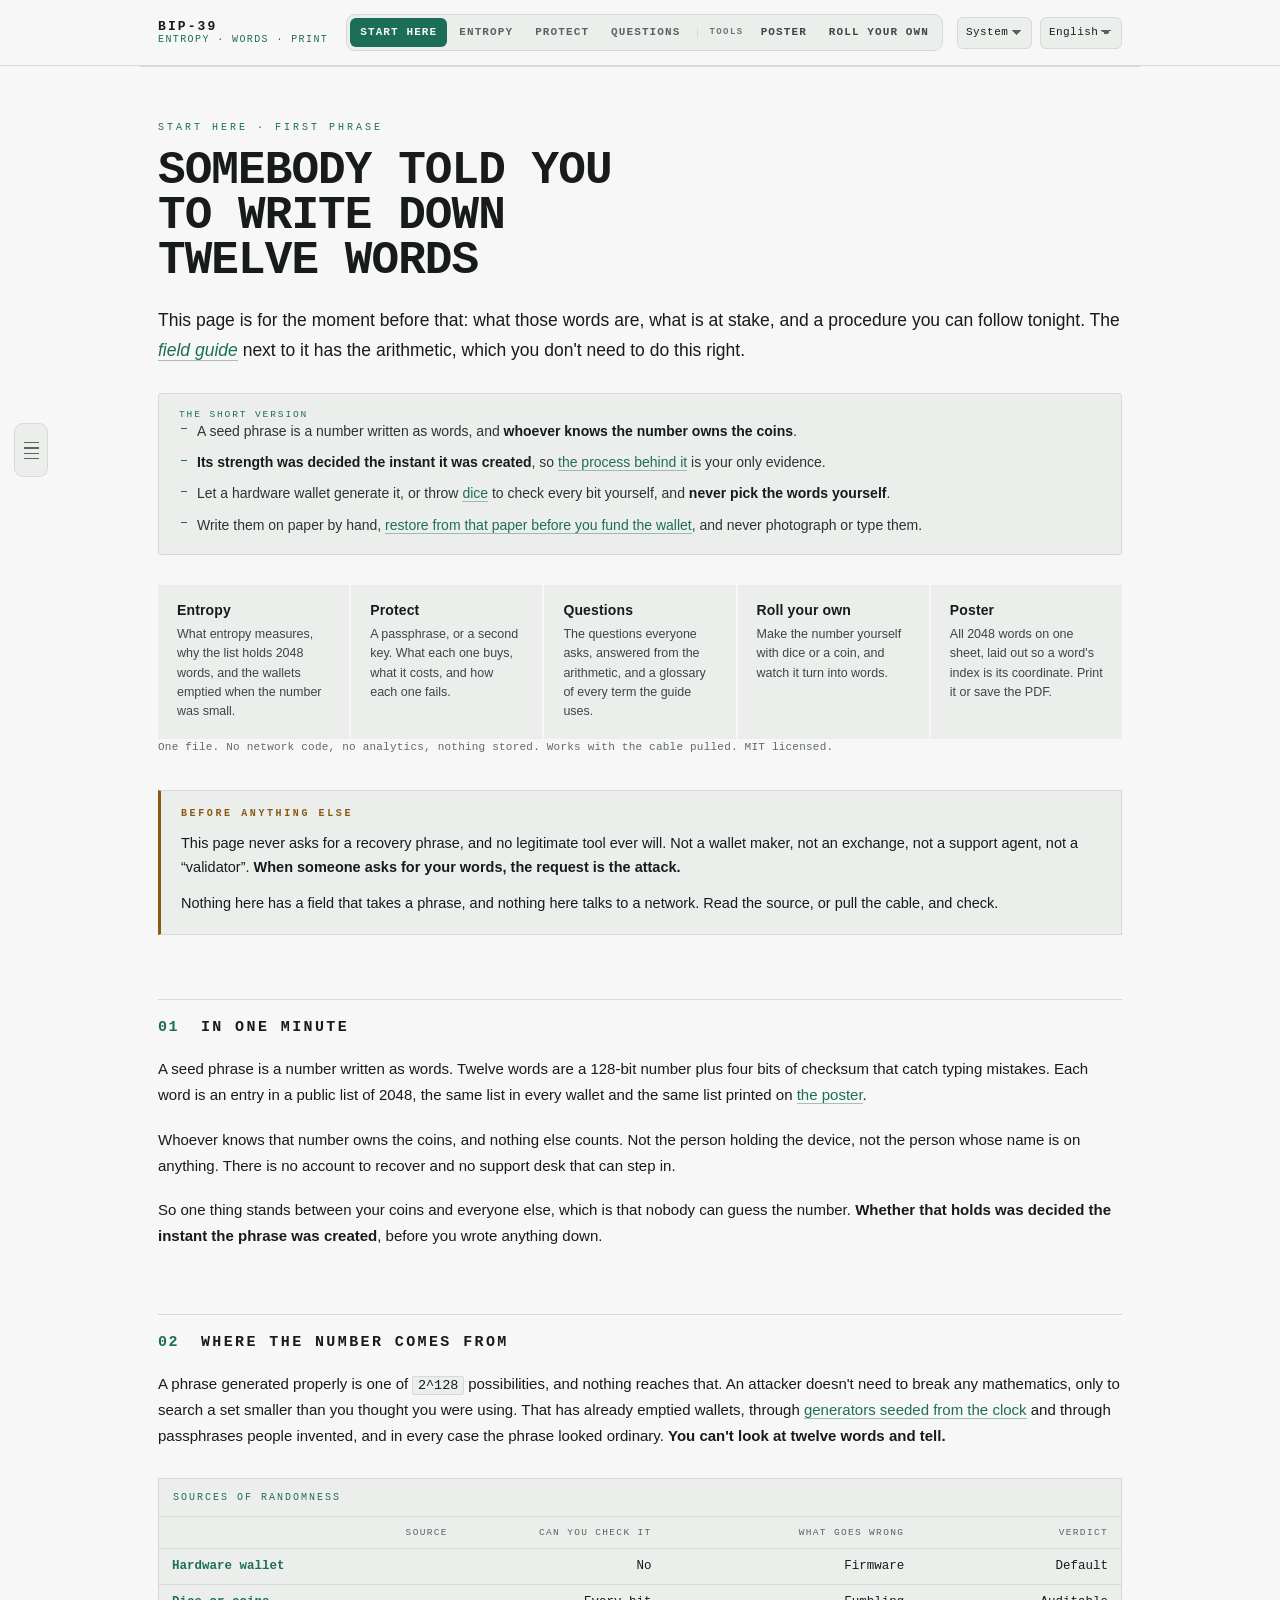
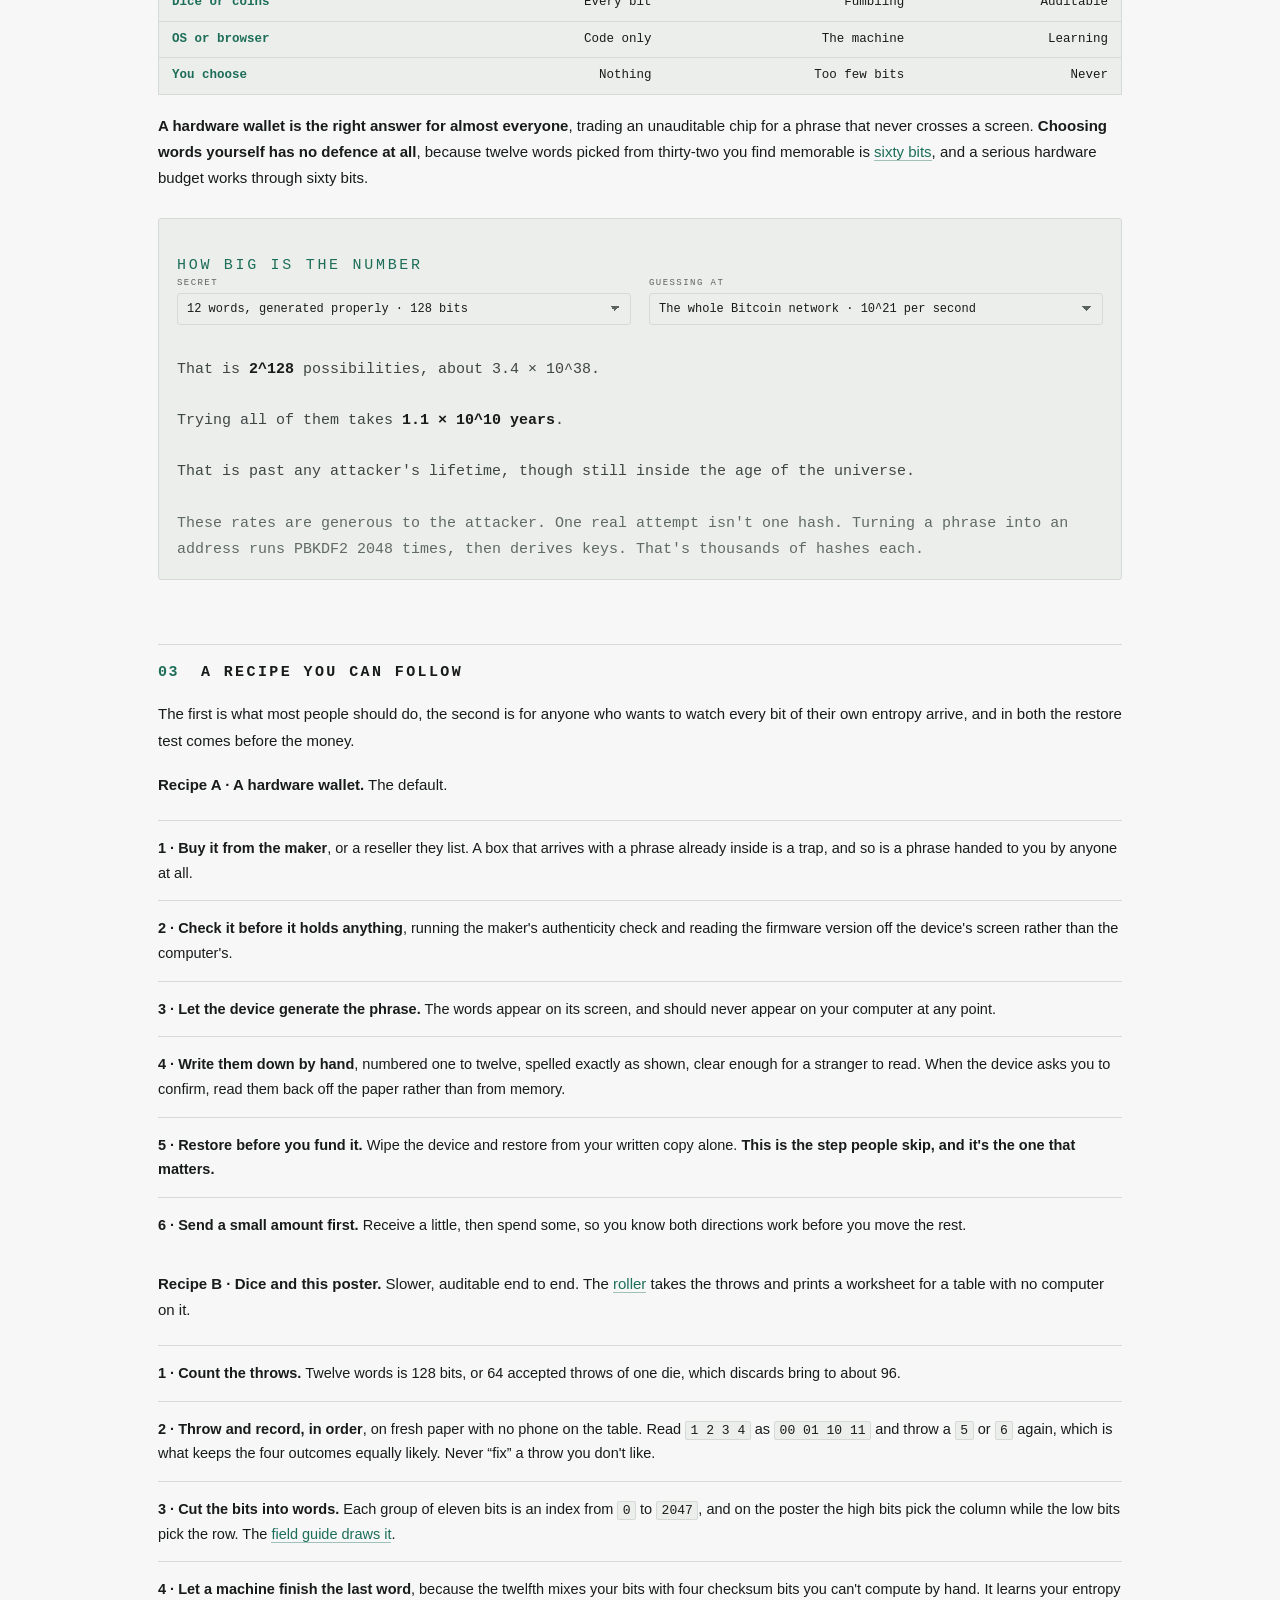
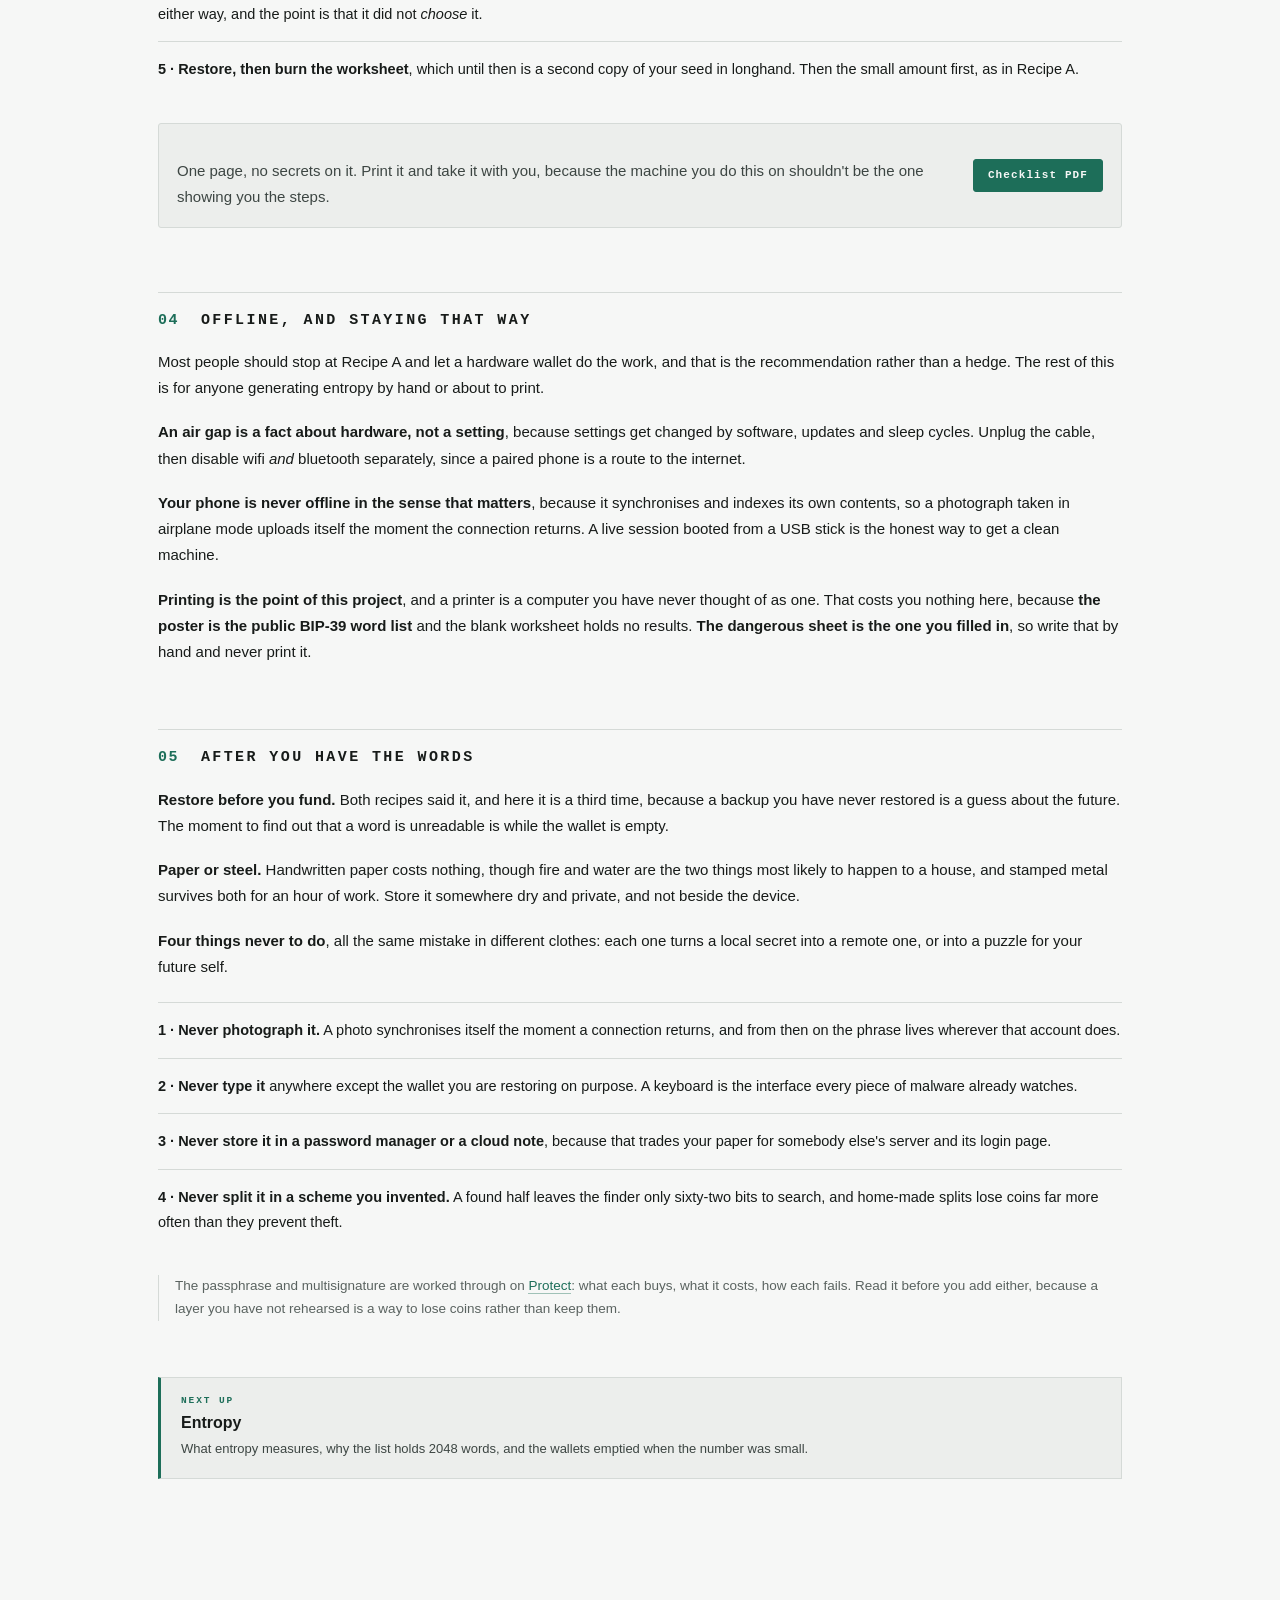
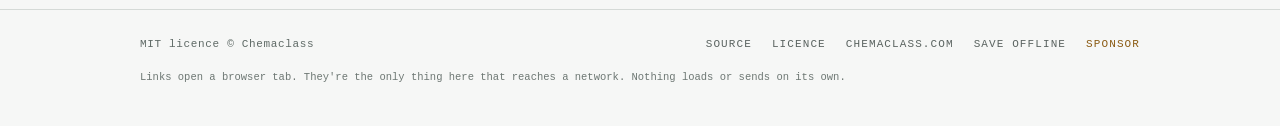
==== commit c6974f6f: "ref: eight hand-written contents lists become one that reads the page The rail and the in-page conte" ====
--- a/index.html
+++ b/index.html
@@ -475,13 +475,13 @@
 .roll-count b{color:var(--chrome-ink);font-weight:700}
 
 .roll-bits{display:flex;flex-wrap:wrap;gap:5px;margin-bottom:26px}
-.roll-bits .byte{font:400 12px/1.5 var(--mono);letter-spacing:.06em;color:#8d9793;
+.roll-bits .byte{font:400 12px/1.5 var(--mono);letter-spacing:.06em;color:var(--chrome-dim);
   background:var(--chrome-2);padding:3px 6px;border-radius:2px}
 .roll-bits .byte.cs{color:var(--amber);background:var(--warn-wash)}
 
 .roll-sec{font:500 9.5px/1 var(--mono);letter-spacing:.18em;text-transform:uppercase;
   color:var(--patina);margin:0 0 10px}
-.roll-fact{font:400 12.5px/1.8 var(--mono);color:#8d9793;margin:0 0 22px;word-break:break-all}
+.roll-fact{font:400 12.5px/1.8 var(--mono);color:var(--chrome-dim);margin:0 0 22px;word-break:break-all}
 .roll-fact b{color:var(--chrome-ink);font-weight:600}
 
 .seed{display:grid;grid-template-columns:repeat(auto-fill,minmax(212px,1fr));gap:2px;margin-bottom:26px}
@@ -811,7 +811,9 @@
 /* The landing page says what is here and which door is yours, before the essay
    starts. Four links, one line each, and the claim the site is built on. */
 .paths{margin:30px 0 6px}
-.paths-grid{display:grid;grid-template-columns:repeat(auto-fit,minmax(230px,1fr));gap:2px}
+/* Five doors now. 190px lets them sit as one row on a desktop instead of four
+   plus a stretched orphan; below that they wrap like any grid. */
+.paths-grid{display:grid;grid-template-columns:repeat(auto-fit,minmax(190px,1fr));gap:2px}
 .path{display:flex;flex-direction:column;gap:6px;padding:16px 18px;
   background:var(--chrome-2);border:1px solid transparent;text-decoration:none}
 .path:hover{border-color:var(--patina);background:var(--accent-wash)}
@@ -993,13 +995,6 @@
     </p>
   </aside>
 
-  <nav class="learn-toc" aria-label="Sections on this page">
-    <ol>
-      <li><a href="#en-faq-questions">Questions</a></li>
-      <li><a href="#en-faq-glossary">Words you will meet</a></li>
-    </ol>
-  </nav>
-
   <section class="learn-sec" id="en-faq-questions">
     <h2><span class="learn-num" aria-hidden="true">01</span> Questions</h2>
 
@@ -1212,13 +1207,6 @@
     </p>
   </aside>
 
-  <nav class="learn-toc" aria-label="Secciones de esta página">
-    <ol>
-      <li><a href="#es-faq-questions">Preguntas</a></li>
-      <li><a href="#es-faq-glossary">Palabras que te encontrarás</a></li>
-    </ol>
-  </nav>
-
   <section class="learn-sec" id="es-faq-questions">
     <h2><span class="learn-num" aria-hidden="true">01</span> Preguntas</h2>
 
@@ -1426,19 +1414,6 @@
       pattern.
     </p>
   </aside>
-
-  <nav class="learn-toc" aria-label="Sections on this page">
-    <ol>
-      <li><a href="#en-learn-what">What a seed phrase is</a></li>
-      <li><a href="#en-learn-entropy">Entropy, defined properly</a></li>
-      <li><a href="#en-learn-2048">Why 2048 words</a></li>
-      <li><a href="#en-learn-checksum">The checksum</a></li>
-      <li><a href="#en-learn-source">Where the randomness comes from</a></li>
-      <li><a href="#en-learn-failed">When entropy failed</a></li>
-      <li><a href="#en-learn-byhand">Doing it by hand</a></li>
-      <li><a href="#en-learn-threat">Threat model and hygiene</a></li>
-    </ol>
-  </nav>
 
   <section class="learn-sec" id="en-learn-what">
     <h2><span class="learn-num" aria-hidden="true">01</span> What a seed phrase is</h2>
@@ -1968,19 +1943,6 @@
     </p>
   </aside>
 
-  <nav class="learn-toc" aria-label="Secciones de esta página">
-    <ol>
-      <li><a href="#es-learn-what">Qué es realmente una frase semilla</a></li>
-      <li><a href="#es-learn-entropy">La entropía, bien definida</a></li>
-      <li><a href="#es-learn-2048">Por qué 2048 palabras</a></li>
-      <li><a href="#es-learn-checksum">La suma de verificación</a></li>
-      <li><a href="#es-learn-source">De dónde viene la aleatoriedad</a></li>
-      <li><a href="#es-learn-failed">Cuando la entropía falló</a></li>
-      <li><a href="#es-learn-byhand">Hacerlo a mano</a></li>
-      <li><a href="#es-learn-threat">Modelo de amenazas e higiene</a></li>
-    </ol>
-  </nav>
-
   <section class="learn-sec" id="es-learn-what">
     <h2><span class="learn-num" aria-hidden="true">01</span> Qué es realmente una frase semilla</h2>
 
@@ -2550,18 +2512,6 @@
     </p>
   </aside>
 
-  <nav class="learn-toc" aria-label="Sections on this page">
-    <ol>
-      <li><a href="#en-protect-threats">What you are defending against</a></li>
-      <li><a href="#en-protect-passphrase">The passphrase</a></li>
-      <li><a href="#en-protect-multisig">Multisig, 2 of 3</a></li>
-      <li><a href="#en-protect-choose">Choosing between them</a></li>
-      <li><a href="#en-protect-backup">The backup itself</a></li>
-      <li><a href="#en-protect-test">Test the recovery</a></li>
-      <li><a href="#en-protect-heirs">Inheritance and incapacity</a></li>
-    </ol>
-  </nav>
-
   <section class="learn-sec" id="en-protect-threats">
     <h2><span class="learn-num" aria-hidden="true">01</span> What you are defending against</h2>
 
@@ -2938,18 +2888,6 @@
     </p>
   </aside>
 
-  <nav class="learn-toc" aria-label="Secciones de esta página">
-    <ol>
-      <li><a href="#es-protect-threats">De qué te estás defendiendo</a></li>
-      <li><a href="#es-protect-passphrase">La frase de contraseña</a></li>
-      <li><a href="#es-protect-multisig">Multifirma, 2 de 3</a></li>
-      <li><a href="#es-protect-choose">Cómo elegir entre ellas</a></li>
-      <li><a href="#es-protect-backup">La copia de seguridad en sí</a></li>
-      <li><a href="#es-protect-test">Prueba la recuperación</a></li>
-      <li><a href="#es-protect-heirs">Herencia e incapacidad</a></li>
-    </ol>
-  </nav>
-
   <section class="learn-sec" id="es-protect-threats">
     <h2><span class="learn-num" aria-hidden="true">01</span> De qué te estás defendiendo</h2>
 
@@ -3317,16 +3255,6 @@
       network. Read the source, or pull the cable, and check.
     </p>
   </aside>
-
-  <nav class="learn-toc" aria-label="Sections on this page">
-    <ol>
-      <li><a href="#en-start-minute">In one minute</a></li>
-      <li><a href="#en-start-random">Where the number comes from</a></li>
-      <li><a href="#en-start-recipe">A recipe you can follow</a></li>
-      <li><a href="#en-start-offline">Offline, and staying that way</a></li>
-      <li><a href="#en-start-after">After you have the words</a></li>
-    </ol>
-  </nav>
 
   <section class="learn-sec" id="en-start-minute">
     <h2><span class="learn-num" aria-hidden="true">01</span> In one minute</h2>
@@ -3639,16 +3567,6 @@
     </p>
   </aside>
 
-  <nav class="learn-toc" aria-label="Secciones de esta página">
-    <ol>
-      <li><a href="#es-start-minute">En un minuto</a></li>
-      <li><a href="#es-start-random">De dónde sale el número</a></li>
-      <li><a href="#es-start-recipe">Una receta que puedes seguir</a></li>
-      <li><a href="#es-start-offline">Sin conexión, y seguir así</a></li>
-      <li><a href="#es-start-after">Cuando ya tienes las palabras</a></li>
-    </ol>
-  </nav>
-
   <section class="learn-sec" id="es-start-minute">
     <h2><span class="learn-num" aria-hidden="true">01</span> En un minuto</h2>
 
@@ -3996,7 +3914,7 @@
 // Nothing below names a language, so adding one means adding those two files
 // and rebuilding. Keys missing from a translation fall back to the base
 // language one at a time, which lets a translation land over several commits.
-const I18N = {"en":{"_code":"en","_name":"English","bar.face":"Word face","bar.find":"Find word or index","bar.findPlaceholder":"abandon · 1024","bar.grid":"Grid","bar.orientation":"Orientation","bar.paper":"Paper","brand.tag":"entropy · words · print","btn.clear":"Clear","btn.load":"Load","btn.pdf":"PDF","btn.print":"PRINT","btn.undo":"Undo","btn.worksheet":"Worksheet PDF","cl.blurb":"One page, no secrets on it. Print it and take it with you, because the machine you do this on shouldn't be the one showing you the steps.","cl.button":"Checklist PDF","cl.eyebrow":"BIP-39 BY HAND","cl.foot1":"Adding a passphrase or a second key is a separate decision, and every layer must be rehearsed before it holds money.","cl.foot2":"Nobody legitimate ever needs your words. Not a wallet maker, not support, not a recovery service.","cl.foot3":"A FILLED WORKSHEET IS YOUR SEED IN LONGHAND. THIS SHEET IS NOT. BURN THE ONE, KEEP THE OTHER.","cl.s1":"BEFORE YOU START","cl.s1a":"Pen and paper on the table. Not a phone, not a text file.","cl.s1b":"Network off at the hardware, not in a setting. Cable out, wifi and bluetooth off.","cl.s1c":"No phone in the room with a camera or a microphone you didn't switch off.","cl.s1d":"If you're using this page, you downloaded it, checked its hash, and opened it offline.","cl.s2":"GENERATE","cl.s2a":"A hardware wallet makes the phrase, or you throw dice and never pick words yourself.","cl.s2b":"Dice: 1 to 4 are two bits each, 5 and 6 get thrown again. 64 accepted throws is 128 bits.","cl.s2c":"Never accept a phrase somebody else generated, printed, or sold you in a box.","cl.s3":"RECORD","cl.s3a":"Write the words by hand, numbered 1 to 12, in order. Order is part of the secret.","cl.s3b":"Read them back against the screen once, then read them back a second time.","cl.s3c":"No photo, no password manager, no cloud note, no email to yourself.","cl.s4":"VERIFY BEFORE YOU FUND","cl.s4a":"Wipe the device or start a fresh wallet, then restore from the paper you wrote.","cl.s4b":"Check the first receive address matches. An empty wallet usually means the derivation path or a passphrase, not the words.","cl.s4c":"Only now send money to it. Send a small amount first.","cl.s5":"STORE","cl.s5a":"Paper in a dry, private place. Steel if fire or water is the threat you mean.","cl.s5b":"A second copy in a second building. Not a second drawer.","cl.s5c":"Don't invent your own way to split the phrase. That loses coins more often than it protects them.","cl.s6":"CLEAN UP","cl.s6a":"Destroy every working copy: the filled worksheet, the scratch paper, the live session.","cl.s6b":"Power the machine off before it goes back on a network.","cl.sub":"Print it. Tick as you go. Nothing on this sheet is secret.","cl.title":"Do this, in this order","face.grot":"Grotesque","face.mono":"Monospace","face.serif":"Serif","footer.aria":"Project links","footer.licence":"MIT licence © Chemaclass","footer.licenceLink":"Licence","footer.note":"Links open a browser tab. They're the only thing here that reaches a network. Nothing loads or sends on its own.","footer.site":"chemaclass.com","footer.source":"Source","footer.sponsor":"Sponsor","grid.16x128":"16 × 128 · one sheet (4+7 bits)","grid.16x64":"16 × 64 · two sheets","grid.32x64":"32 × 64 · one sheet (5+6 bits)","grid.4x64":"4 × 64 · eight sheets","grid.8x128":"8 × 128 · two sheets","grid.8x64":"8 × 64 · four sheets","grid.auto":"Auto: largest type, one sheet","lang.label":"Language","nav.aria":"Sections","nav.faq":"Questions","nav.learn":"Entropy","nav.next":"Next up","nav.poster":"Poster","nav.protect":"Protect","nav.roll":"Roll your own","nav.save":"Save offline","nav.saveHint":"Save this page to disk. It's one self-contained file, so it keeps working with the network off.","nav.skip":"Skip to content","nav.start":"Start here","nav.tools":"Tools","nav.top":"Top","orient.landscape":"Landscape","orient.portrait":"Portrait","paths.faq":"The questions everyone asks, answered from the arithmetic, and a glossary of every term the guide uses.","paths.learn":"What entropy measures, why the list holds 2048 words, and the wallets emptied when the number was small.","paths.poster":"All 2048 words on one sheet, laid out so a word's index is its coordinate. Print it or save the PDF.","paths.protect":"A passphrase, or a second key. What each one buys, what it costs, and how each one fails.","paths.roll":"Make the number yourself with dice or a coin, and watch it turn into words.","paths.trust":"One file. No network code, no analytics, nothing stored. Works with the cable pulled. MIT licensed.","pdf.colophonLead":"FIRST FOUR LETTERS ARE UNIQUE","pdf.colophonSource":"bitcoin/bips · bip-0039 · english.txt","pdf.decoderLabel":"HOW TO READ A WORD","pdf.decoderMath":"column {col} + row {row} = {idx}","pdf.eyebrow":"BIP-39 · ENGLISH · 2048 WORDS","pdf.sheetTag":"SHEET {n} / {of} · {lo}-{hi}","pdf.subtitle":"The high {c} bits pick a column. The low {r} pick a row. So a word's index is its coordinate on this sheet. The first four letters, set in black, are unique across all 2048. The grey tail is redundant.","pdf.title1":"THE ELEVEN-BIT","pdf.title2":"ADDRESS ","pdf.title3":"SPACE","pdf.titleTight":"THE ELEVEN-BIT ADDRESS ","readout.landscape":"landscape","readout.match":"1 match, index {i} · {word}","readout.matches":"{n} matches","readout.oneSheet":"one sheet","readout.portrait":"portrait","readout.preview":"preview at {pct} %, prints full size","readout.printTip":"Print at 100 % scale with background graphics on.","readout.sheets":"{n} sheets","readout.small":"Small. Try landscape, or A3, or split it across sheets.","readout.split":"{a}+{b} bit split","readout.type":"word type {pt} pt","readout.warn":"Public standard list. Never mark your own recovery words on it.","roll.balance":"{ones} ones, {zeros} zeros","roll.balanceOdd":"Further from even than 99 runs in 100. Any single result is as likely as any other, so this does not make your phrase weaker. It does suggest a bent coin, a loaded die, or a hand that stopped throwing honestly.","roll.checksumLabel":"Checksum · first {n} bits of sha256(entropy)","roll.coin":"Coin: one flip","roll.count":"{have} / {need} bits · {throws} {unit}","roll.dice":"Dice: one d6","roll.disabled":"The entropy engine didn't load, so this section is off.","roll.entropyLabel":"Entropy · {n} bits","roll.flips":"flips","roll.footnote":"These words are exactly as unpredictable as your throws were. No more. A phrase made in a browser tab is for learning. Put nothing on it you'd mind losing.","roll.hintCoin":"Flip a real coin. Heads is 1, tails is 0. Press H or T, or 1 and 0. Backspace undoes the last flip.","roll.hintDice":"Throw a real d6 and press what you see. 1 to 4 carry two bits each. 5 and 6 carry nothing, so throw again. That's what keeps the sixteen pairs equally likely. Backspace undoes the last throw.","roll.keyReroll":"reroll","roll.lastNote":"Your final seven entropy bits fix a block of sixteen consecutive words, {lo} to {hi}. The checksum picks which one of the sixteen it is. So you can do the whole thing by hand and let a wallet finish it: enter the first eleven words, try the sixteen, and only one is accepted.","roll.lastTitle":"The last word is one of sixteen","roll.lastYours":"yours","roll.lead":"Twelve words are a 128-bit number plus a 4-bit checksum. Below you make that number yourself, one throw at a time, and watch it turn into words. Nothing here leaves the page. There's no network code in this file at all.","roll.leadLink":"If the words entropy and checksum are doing no work for you yet, read {link} first.","roll.leadLinkText":"the field guide","roll.length":"Length","roll.load":"Type in throws or bits","roll.loadBad":"Only 1 to 6 for dice, or 0 and 1 for bits. Letters aren't accepted here, and a recovery phrase never should be.","roll.loadDone":"Loaded {n} {unit} from the worksheet.","roll.loadLong":"That is more than {need} bits. The extra was ignored.","roll.loadPlaceholder":"3 1 4 2 … or 0110 1001 …","roll.readOff":"Check any word against {link}: the high bits of its index pick the column, the low bits the row.","roll.readOffLinkText":"the poster","roll.rerolled":" · {n} rerolled","roll.source":"Source","roll.throws":"throws","roll.title":"Roll your own entropy","roll.togoCoin":" · {n} flips to go","roll.togoDice":" · about {n} throws to go","roll.warn":"A phrase generated in a browser is for {em}. For money you intend to keep, use a hardware wallet, or do this on a machine that's offline and stays offline. Never type an existing seed phrase into this page, or any other.","roll.warnEm":"learning and verification","roll.warnLead":"Read this first.","roll.words12":"12 words · 128 bits","roll.words24":"24 words · 256 bits","roll.wordsLabel":"{n} words · each one eleven bits of the {total}-bit total","scale.ages":"That is {n} times the age of the universe.","scale.beyondLife":"That is past any attacker's lifetime, though still inside the age of the universe.","scale.covered":"Running since the Big Bang at that rate, you would have covered {pct} of the space.","scale.instant":"less than a second","scale.rate.bitcoin":"The whole Bitcoin network · 10^21 per second","scale.rate.botnet":"A large botnet · 10^15 per second","scale.rate.earth":"Every computer on Earth · 10^19 per second","scale.rate.laptop":"One laptop · 10^9 per second","scale.rateLabel":"Guessing at","scale.reachable":"This is reachable. A search of {time} isn't a wall. It's an afternoon and a bill.","scale.secret.b128":"12 words, generated properly · 128 bits","scale.secret.b256":"24 words, generated properly · 256 bits","scale.secret.b32":"A wallet with a 32-bit seed bug · 32 bits","scale.secret.chosen":"12 words a person chose · about 60 bits","scale.secretLabel":"Secret","scale.space":"That is {n} possibilities, about {approx}.","scale.takes":"Trying all of them takes {time}.","scale.title":"How big is the number","scale.trialNote":"These rates are generous to the attacker. One real attempt isn't one hash. Turning a phrase into an address runs PBKDF2 2048 times, then derives keys. That's thousands of hashes each.","scale.unit.d":"{n} days","scale.unit.h":"{n} hours","scale.unit.min":"{n} minutes","scale.unit.s":"{n} seconds","scale.unit.y":"{n} years","theme.dark":"Dark","theme.hint":"Not saved. This page stores nothing, so it follows your system again on reload.","theme.label":"Theme","theme.light":"Light","theme.system":"System","toggle.prefix":"Prefix emphasis","toggle.rules":"Row rules","ws.colIndex":"INDEX","ws.colWord":"WORD","ws.continued":"{words} words · continued","ws.eyebrow":"BIP-39 BY HAND","ws.foot1":"The first {n} words follow from your bits alone. This sheet and the poster are enough for them.","ws.foot2":"For the last word, read its first seven boxes as a number and multiply by 16. That index and the fifteen after it are your only candidates, sixteen words in a row on the poster. Enter the first eleven words in a wallet and try them: one is accepted.","ws.foot3":"BURN OR SHRED THIS SHEET ONCE THE PHRASE IS RECORDED. IT IS YOUR SEED IN LONGHAND.","ws.lastWord":"last word: seven bits from you, four from the checksum","ws.note2":"Each throw is two bits: 1 is 00, 2 is 01, 3 is 10, 4 is 11. Fill the cells left to right, top to bottom.","ws.note3":"Eleven bits per word. Read the first four bits as a column, the last seven as a row. On a 32 x 64 sheet it's the first five and last six. Write the index, then the word.","ws.noteCoin":"One coin, {n} times. Heads is 1, tails is 0. Write each result in a box, in order. A flip is already a bit, so there's nothing to convert.","ws.noteDice":"One die, until {n} boxes are full. Write 1, 2, 3 or 4 in the next box. A 5 or a 6 fills no box, so throw again. Rejecting them keeps the four outcomes equally likely.","ws.step1Coin":"FLIP","ws.step1Dice":"THROW","ws.step2":"TRANSCRIBE","ws.step3":"READ OFF THE POSTER","ws.sub":"{words} words · {bits} bits of entropy · {n} {unit}","ws.titleCoin":"Coin worksheet","ws.titleDice":"Dice worksheet","ws.unitFlips":"flips","ws.unitThrows":"accepted throws"},"es":{"_code":"es","_name":"Español","bar.face":"Tipografía","bar.find":"Buscar palabra o índice","bar.findPlaceholder":"abandon · 1024","bar.grid":"Cuadrícula","bar.orientation":"Orientación","bar.paper":"Papel","brand.tag":"entropía · palabras · imprimir","btn.clear":"Borrar","btn.load":"Cargar","btn.pdf":"PDF","btn.print":"IMPRIMIR","btn.undo":"Deshacer","btn.worksheet":"Hoja de trabajo PDF","cl.blurb":"Una página, sin secretos. Imprímela y llévatela, porque la máquina donde haces esto no debería ser la que te enseña los pasos.","cl.button":"PDF de la lista","cl.eyebrow":"BIP-39 A MANO","cl.foot1":"Añadir una frase de contraseña o una segunda clave es otra decisión, y toda capa hay que ensayarla antes de que guarde dinero.","cl.foot2":"Nadie legítimo necesita jamás tus palabras. Ni el fabricante del monedero, ni soporte, ni un servicio de recuperación.","cl.foot3":"UNA HOJA RELLENADA ES TU SEMILLA A MANO. ESTA NO LO ES. QUEMA LA UNA, GUARDA LA OTRA.","cl.s1":"ANTES DE EMPEZAR","cl.s1a":"Papel y boli en la mesa. Ni el móvil, ni un archivo de texto.","cl.s1b":"Red apagada en el hardware, no en un ajuste. Cable fuera, wifi y bluetooth apagados.","cl.s1c":"Ningún móvil en la habitación con una cámara o un micrófono que no hayas apagado.","cl.s1d":"Si usas esta página, la descargaste, comprobaste su hash y la abriste sin conexión.","cl.s2":"GENERA","cl.s2a":"La frase la hace un monedero hardware, o la tiras con dados y nunca eliges tú las palabras.","cl.s2b":"Dados: del 1 al 4 son dos bits cada uno, el 5 y el 6 se vuelven a tirar. 64 tiradas válidas son 128 bits.","cl.s2c":"Nunca aceptes una frase que haya generado, impreso o vendido otra persona.","cl.s3":"APÚNTALA","cl.s3a":"Escribe las palabras a mano, numeradas del 1 al 12, en orden. El orden es parte del secreto.","cl.s3b":"Léelas contra la pantalla una vez, y luego léelas una segunda vez.","cl.s3c":"Sin fotos, sin gestor de contraseñas, sin nota en la nube, sin correo a ti mismo.","cl.s4":"COMPRUEBA ANTES DE METER DINERO","cl.s4a":"Borra el dispositivo o empieza un monedero nuevo, y restaura desde el papel que escribiste.","cl.s4b":"Mira que la primera dirección de recepción coincide. Un monedero vacío suele ser la ruta de derivación o una frase de contraseña, no las palabras.","cl.s4c":"Solo ahora le mandas dinero. Manda primero una cantidad pequeña.","cl.s5":"GUÁRDALA","cl.s5a":"Papel en un sitio seco y privado. Acero si la amenaza que tienes en mente es el fuego o el agua.","cl.s5b":"Una segunda copia en un segundo edificio. No en un segundo cajón.","cl.s5c":"No te inventes tu propia forma de repartir la frase. Eso pierde monedas más veces de las que protege.","cl.s6":"RECOGE","cl.s6a":"Destruye toda copia de trabajo: la hoja rellenada, el papel de borrador, la sesión en vivo.","cl.s6b":"Apaga la máquina antes de que vuelva a una red.","cl.sub":"Imprímelo. Ve marcando. Nada de esta hoja es secreto.","cl.title":"Haz esto, en este orden","face.grot":"Grotesca","face.mono":"Monoespaciada","face.serif":"Serif","footer.aria":"Enlaces del proyecto","footer.licence":"Licencia MIT © Chemaclass","footer.licenceLink":"Licencia","footer.note":"Los enlaces abren una pestaña del navegador. Son lo único de aquí que llega a una red. Nada se carga ni se envía por su cuenta.","footer.site":"chemaclass.com","footer.source":"Código","footer.sponsor":"Patrocinar","grid.16x128":"16 × 128 · una hoja (4+7 bits)","grid.16x64":"16 × 64 · dos hojas","grid.32x64":"32 × 64 · una hoja (5+6 bits)","grid.4x64":"4 × 64 · ocho hojas","grid.8x128":"8 × 128 · dos hojas","grid.8x64":"8 × 64 · cuatro hojas","grid.auto":"Auto: cuerpo mayor, una hoja","lang.label":"Idioma","nav.aria":"Secciones","nav.faq":"Preguntas","nav.learn":"Entropía","nav.next":"Sigue con","nav.poster":"Póster","nav.protect":"Protégete","nav.roll":"Genera la tuya","nav.save":"Descargar","nav.saveHint":"Descarga esta página en tu disco. Es un único archivo autónomo y sigue funcionando con la red desconectada.","nav.skip":"Saltar al contenido","nav.start":"Empieza aquí","nav.tools":"Herramientas","nav.top":"Arriba","orient.landscape":"Horizontal","orient.portrait":"Vertical","paths.faq":"Las preguntas que todo el mundo hace, respondidas desde la aritmética, y un glosario de los términos que usa la guía.","paths.learn":"Qué mide la entropía, por qué la lista tiene 2048 palabras y los monederos vaciados cuando el número era pequeño.","paths.poster":"Las 2048 palabras en una hoja, colocadas para que el índice de cada palabra sea su coordenada. Imprímela o guarda el PDF.","paths.protect":"Una frase de contraseña, o una segunda clave. Qué te da cada una, qué te cuesta y cómo falla.","paths.roll":"Haz el número tú con dados o una moneda, y velo convertirse en palabras.","paths.trust":"Un archivo. Sin código de red, sin analíticas, sin nada almacenado. Funciona con el cable desenchufado. Licencia MIT.","pdf.colophonLead":"CUATRO PRIMERAS LETRAS ÚNICAS","pdf.colophonSource":"bitcoin/bips · bip-0039 · english.txt","pdf.decoderLabel":"CÓMO LEER UNA PALABRA","pdf.decoderMath":"columna {col} + fila {row} = {idx}","pdf.eyebrow":"BIP-39 · INGLÉS · 2048 PALABRAS","pdf.sheetTag":"HOJA {n} / {of} · {lo}-{hi}","pdf.subtitle":"Los {c} bits altos eligen una columna. Los {r} bajos eligen una fila. Así que el índice de una palabra es su coordenada en esta hoja. Las cuatro primeras letras, en negro, son únicas entre las 2048. La cola gris es redundante.","pdf.title1":"DIRECCIONES","pdf.title2":"DE ","pdf.title3":"ONCE BITS","pdf.titleTight":"DIRECCIONES DE ","readout.landscape":"horizontal","readout.match":"1 coincidencia, índice {i} · {word}","readout.matches":"{n} coincidencias","readout.oneSheet":"una hoja","readout.portrait":"vertical","readout.preview":"vista previa al {pct} %, se imprime a tamaño real","readout.printTip":"Imprime al 100 % de escala con los gráficos de fondo activados.","readout.sheets":"{n} hojas","readout.small":"Pequeño. Prueba horizontal, o A3, o repartirlo en varias hojas.","readout.split":"división de bits {a}+{b}","readout.type":"cuerpo de palabra {pt} pt","readout.warn":"Lista pública del estándar. Nunca marques en ella tus propias palabras de recuperación.","roll.balance":"{ones} unos, {zeros} ceros","roll.balanceOdd":"Más lejos de la mitad que 99 rondas de cada 100. Cualquier resultado concreto es tan probable como otro, así que esto no hace tu frase más débil. Sí sugiere una moneda torcida, un dado cargado o una mano que dejó de tirar honestamente.","roll.checksumLabel":"Suma de verificación · primeros {n} bits de sha256(entropía)","roll.coin":"Moneda: un lanzamiento","roll.count":"{have} / {need} bits · {throws} {unit}","roll.dice":"Dados: un d6","roll.disabled":"El motor de entropía no se cargó, así que esta sección está desactivada.","roll.entropyLabel":"Entropía · {n} bits","roll.flips":"lanzamientos","roll.footnote":"Estas palabras son exactamente tan impredecibles como lo fueron tus tiradas. Nada más. Una frase creada en una pestaña del navegador sirve para aprender. No pongas en ella nada que te importe perder.","roll.hintCoin":"Lanza una moneda real. Cara es 1, cruz es 0. Pulsa H o T, o 1 y 0. Retroceso deshace el último lanzamiento.","roll.hintDice":"Tira un d6 real y pulsa lo que veas. Del 1 al 4 llevan dos bits cada uno. El 5 y el 6 no llevan nada, así que vuelve a tirar. Eso es lo que mantiene igual de probables los dieciséis pares. Retroceso deshace la última tirada.","roll.keyReroll":"repetir","roll.lastNote":"Tus siete últimos bits de entropía fijan un bloque de dieciséis palabras seguidas, de la {lo} a la {hi}. La suma de verificación elige cuál de las dieciséis es. Así puedes hacerlo todo a mano y dejar que un monedero lo termine: metes las once primeras palabras, pruebas las dieciséis y solo una se acepta.","roll.lastTitle":"La última palabra es una de dieciséis","roll.lastYours":"la tuya","roll.lead":"Doce palabras son un número de 128 bits más una suma de verificación de 4 bits. Abajo construyes ese número tú, una tirada cada vez, y lo ves convertirse en palabras. Nada de esto sale de la página. En este archivo no hay ningún código de red.","roll.leadLink":"Si las palabras entropía y suma de verificación aún no te dicen nada, lee antes {link}.","roll.leadLinkText":"la guía de campo","roll.length":"Longitud","roll.load":"Escribe tiradas o bits","roll.loadBad":"Solo del 1 al 6 para dados, o 0 y 1 para bits. Aquí no se aceptan letras, y una frase de recuperación no debería escribirse nunca.","roll.loadDone":"Se cargaron {n} {unit} de la hoja de trabajo.","roll.loadLong":"Eso supera los {need} bits. Se ignoró lo que sobra.","roll.loadPlaceholder":"3 1 4 2 … o 0110 1001 …","roll.readOff":"Comprueba cualquier palabra contra {link}: los bits altos de su índice eligen la columna y los bajos la fila.","roll.readOffLinkText":"el póster","roll.rerolled":" · {n} repetidas","roll.source":"Fuente","roll.throws":"tiradas","roll.title":"Genera tu propia entropía","roll.togoCoin":" · quedan {n} lanzamientos","roll.togoDice":" · quedan unas {n} tiradas","roll.warn":"Una frase generada en un navegador sirve para {em}. Para dinero que pienses conservar, usa un monedero hardware, o haz esto en una máquina que esté sin conexión y siga sin conexión. Nunca escribas una frase semilla existente en esta página, ni en ninguna otra.","roll.warnEm":"aprender y verificar","roll.warnLead":"Lee esto primero.","roll.words12":"12 palabras · 128 bits","roll.words24":"24 palabras · 256 bits","roll.wordsLabel":"{n} palabras · cada una once bits del total de {total} bits","scale.ages":"Eso es {n} veces la edad del universo.","scale.beyondLife":"Eso supera la vida de cualquier atacante, aunque sigue dentro de la edad del universo.","scale.covered":"Probando desde el Big Bang a ese ritmo, habrías cubierto el {pct} del espacio.","scale.instant":"menos de un segundo","scale.rate.bitcoin":"Toda la red de Bitcoin · 10^21 por segundo","scale.rate.botnet":"Una gran botnet · 10^15 por segundo","scale.rate.earth":"Todos los ordenadores de la Tierra · 10^19 por segundo","scale.rate.laptop":"Un portátil · 10^9 por segundo","scale.rateLabel":"Probando a","scale.reachable":"Esto está al alcance. Una búsqueda de {time} no es un muro. Es una tarde y una factura.","scale.secret.b128":"12 palabras, generadas bien · 128 bits","scale.secret.b256":"24 palabras, generadas bien · 256 bits","scale.secret.b32":"Un monedero con un fallo de semilla de 32 bits · 32 bits","scale.secret.chosen":"12 palabras elegidas por una persona · unos 60 bits","scale.secretLabel":"Secreto","scale.space":"Eso son {n} posibilidades, unas {approx}.","scale.takes":"Probarlas todas lleva {time}.","scale.title":"Qué tamaño tiene el número","scale.trialNote":"Estos ritmos son generosos con el atacante. Un intento real no es un hash. Convertir una frase en una dirección ejecuta PBKDF2 2048 veces y luego deriva claves. Eso son miles de hashes por intento.","scale.unit.d":"{n} días","scale.unit.h":"{n} horas","scale.unit.min":"{n} minutos","scale.unit.s":"{n} segundos","scale.unit.y":"{n} años","theme.dark":"Oscuro","theme.hint":"No se guarda. Esta página no almacena nada, así que al recargar vuelve a seguir a tu sistema.","theme.label":"Tema","theme.light":"Claro","theme.system":"Sistema","toggle.prefix":"Énfasis de prefijo","toggle.rules":"Líneas de fila","ws.colIndex":"ÍNDICE","ws.colWord":"PALABRA","ws.continued":"{words} palabras · continuación","ws.eyebrow":"BIP-39 A MANO","ws.foot1":"Las primeras {n} palabras salen solo de tus bits. Esta hoja y el póster bastan para ellas.","ws.foot2":"Para la última palabra, lee sus siete primeras casillas como número y multiplica por 16. Ese índice y los quince siguientes son tus únicos candidatos, dieciséis palabras seguidas del póster. Mete las once primeras en un monedero y pruébalas: solo una se acepta.","ws.foot3":"QUEMA O DESTRUYE ESTA HOJA CUANDO LA FRASE ESTÉ ANOTADA. ES TU SEMILLA ESCRITA A MANO.","ws.lastWord":"última palabra: siete bits tuyos, cuatro de la suma de verificación","ws.note2":"Cada tirada son dos bits: 1 es 00, 2 es 01, 3 es 10, 4 es 11. Rellena las celdas de izquierda a derecha y de arriba abajo.","ws.note3":"Once bits por palabra. Lee los cuatro primeros bits como columna y los siete últimos como fila. En una hoja de 32 x 64, los cinco primeros y los seis últimos. Escribe el índice y luego la palabra.","ws.noteCoin":"Una moneda, {n} veces. Cara es 1, cruz es 0. Escribe cada resultado en una casilla, en orden. Un lanzamiento ya es un bit, así que no hay nada que convertir.","ws.noteDice":"Un dado, hasta llenar {n} casillas. Escribe 1, 2, 3 o 4 en la casilla siguiente. Un 5 o un 6 no llenan ninguna, así que vuelve a tirar. Rechazarlos mantiene igual de probables los cuatro resultados.","ws.step1Coin":"LANZA","ws.step1Dice":"TIRA","ws.step2":"TRANSCRIBE","ws.step3":"LEE EN EL PÓSTER","ws.sub":"{words} palabras · {bits} bits de entropía · {n} {unit}","ws.titleCoin":"Hoja de moneda","ws.titleDice":"Hoja de dados","ws.unitFlips":"lanzamientos","ws.unitThrows":"tiradas aceptadas"}};
+const I18N = {"en":{"_code":"en","_name":"English","bar.face":"Word face","bar.find":"Find word or index","bar.findPlaceholder":"abandon · 1024","bar.grid":"Grid","bar.orientation":"Orientation","bar.paper":"Paper","brand.tag":"entropy · words · print","btn.clear":"Clear","btn.load":"Load","btn.pdf":"PDF","btn.print":"PRINT","btn.undo":"Undo","btn.worksheet":"Worksheet PDF","cl.blurb":"One page, no secrets on it. Print it and take it with you, because the machine you do this on shouldn't be the one showing you the steps.","cl.button":"Checklist PDF","cl.eyebrow":"BIP-39 BY HAND","cl.foot1":"Adding a passphrase or a second key is a separate decision, and every layer must be rehearsed before it holds money.","cl.foot2":"Nobody legitimate ever needs your words. Not a wallet maker, not support, not a recovery service.","cl.foot3":"A FILLED WORKSHEET IS YOUR SEED IN LONGHAND. THIS SHEET IS NOT. BURN THE ONE, KEEP THE OTHER.","cl.s1":"BEFORE YOU START","cl.s1a":"Pen and paper on the table. Not a phone, not a text file.","cl.s1b":"Network off at the hardware, not in a setting. Cable out, wifi and bluetooth off.","cl.s1c":"No phone in the room with a camera or a microphone you didn't switch off.","cl.s1d":"If you're using this page, you downloaded it, checked its hash, and opened it offline.","cl.s2":"GENERATE","cl.s2a":"A hardware wallet makes the phrase, or you throw dice and never pick words yourself.","cl.s2b":"Dice: 1 to 4 are two bits each, 5 and 6 get thrown again. 64 accepted throws is 128 bits.","cl.s2c":"Never accept a phrase somebody else generated, printed, or sold you in a box.","cl.s3":"RECORD","cl.s3a":"Write the words by hand, numbered 1 to 12, in order. Order is part of the secret.","cl.s3b":"Read them back against the screen once, then read them back a second time.","cl.s3c":"No photo, no password manager, no cloud note, no email to yourself.","cl.s4":"VERIFY BEFORE YOU FUND","cl.s4a":"Wipe the device or start a fresh wallet, then restore from the paper you wrote.","cl.s4b":"Check the first receive address matches. An empty wallet usually means the derivation path or a passphrase, not the words.","cl.s4c":"Only now send money to it. Send a small amount first.","cl.s5":"STORE","cl.s5a":"Paper in a dry, private place. Steel if fire or water is the threat you mean.","cl.s5b":"A second copy in a second building. Not a second drawer.","cl.s5c":"Don't invent your own way to split the phrase. That loses coins more often than it protects them.","cl.s6":"CLEAN UP","cl.s6a":"Destroy every working copy: the filled worksheet, the scratch paper, the live session.","cl.s6b":"Power the machine off before it goes back on a network.","cl.sub":"Print it. Tick as you go. Nothing on this sheet is secret.","cl.title":"Do this, in this order","face.grot":"Grotesque","face.mono":"Monospace","face.serif":"Serif","footer.aria":"Project links","footer.licence":"MIT licence © Chemaclass","footer.licenceLink":"Licence","footer.note":"Links open a browser tab. They're the only thing here that reaches a network. Nothing loads or sends on its own.","footer.site":"chemaclass.com","footer.source":"Source","footer.sponsor":"Sponsor","grid.16x128":"16 × 128 · one sheet (4+7 bits)","grid.16x64":"16 × 64 · two sheets","grid.32x64":"32 × 64 · one sheet (5+6 bits)","grid.4x64":"4 × 64 · eight sheets","grid.8x128":"8 × 128 · two sheets","grid.8x64":"8 × 64 · four sheets","grid.auto":"Auto: largest type, one sheet","lang.label":"Language","nav.aria":"Sections","nav.faq":"Questions","nav.learn":"Entropy","nav.next":"Next up","nav.poster":"Poster","nav.protect":"Protect","nav.roll":"Roll your own","nav.save":"Save offline","nav.saveHint":"Save this page to disk. It's one self-contained file, so it keeps working with the network off.","nav.skip":"Skip to content","nav.start":"Start here","nav.toc":"Sections on this page","nav.tools":"Tools","nav.top":"Top","orient.landscape":"Landscape","orient.portrait":"Portrait","paths.faq":"The questions everyone asks, answered from the arithmetic, and a glossary of every term the guide uses.","paths.learn":"What entropy measures, why the list holds 2048 words, and the wallets emptied when the number was small.","paths.poster":"All 2048 words on one sheet, laid out so a word's index is its coordinate. Print it or save the PDF.","paths.protect":"A passphrase, or a second key. What each one buys, what it costs, and how each one fails.","paths.roll":"Make the number yourself with dice or a coin, and watch it turn into words.","paths.trust":"One file. No network code, no analytics, nothing stored. Works with the cable pulled. MIT licensed.","pdf.colophonLead":"FIRST FOUR LETTERS ARE UNIQUE","pdf.colophonSource":"bitcoin/bips · bip-0039 · english.txt","pdf.decoderLabel":"HOW TO READ A WORD","pdf.decoderMath":"column {col} + row {row} = {idx}","pdf.eyebrow":"BIP-39 · ENGLISH · 2048 WORDS","pdf.sheetTag":"SHEET {n} / {of} · {lo}-{hi}","pdf.subtitle":"The high {c} bits pick a column. The low {r} pick a row. So a word's index is its coordinate on this sheet. The first four letters, set in black, are unique across all 2048. The grey tail is redundant.","pdf.title1":"THE ELEVEN-BIT","pdf.title2":"ADDRESS ","pdf.title3":"SPACE","pdf.titleTight":"THE ELEVEN-BIT ADDRESS ","readout.landscape":"landscape","readout.match":"1 match, index {i} · {word}","readout.matches":"{n} matches","readout.oneSheet":"one sheet","readout.portrait":"portrait","readout.preview":"preview at {pct} %, prints full size","readout.printTip":"Print at 100 % scale with background graphics on.","readout.sheets":"{n} sheets","readout.small":"Small. Try landscape, or A3, or split it across sheets.","readout.split":"{a}+{b} bit split","readout.type":"word type {pt} pt","readout.warn":"Public standard list. Never mark your own recovery words on it.","roll.balance":"{ones} ones, {zeros} zeros","roll.balanceOdd":"Further from even than 99 runs in 100. Any single result is as likely as any other, so this does not make your phrase weaker. It does suggest a bent coin, a loaded die, or a hand that stopped throwing honestly.","roll.checksumLabel":"Checksum · first {n} bits of sha256(entropy)","roll.coin":"Coin: one flip","roll.count":"{have} / {need} bits · {throws} {unit}","roll.dice":"Dice: one d6","roll.disabled":"The entropy engine didn't load, so this section is off.","roll.entropyLabel":"Entropy · {n} bits","roll.flips":"flips","roll.footnote":"These words are exactly as unpredictable as your throws were. No more. A phrase made in a browser tab is for learning. Put nothing on it you'd mind losing.","roll.hintCoin":"Flip a real coin. Heads is 1, tails is 0. Press H or T, or 1 and 0. Backspace undoes the last flip.","roll.hintDice":"Throw a real d6 and press what you see. 1 to 4 carry two bits each. 5 and 6 carry nothing, so throw again. That's what keeps the sixteen pairs equally likely. Backspace undoes the last throw.","roll.keyReroll":"reroll","roll.lastNote":"Your final seven entropy bits fix a block of sixteen consecutive words, {lo} to {hi}. The checksum picks which one of the sixteen it is. So you can do the whole thing by hand and let a wallet finish it: enter the first eleven words, try the sixteen, and only one is accepted.","roll.lastTitle":"The last word is one of sixteen","roll.lastYours":"yours","roll.lead":"Twelve words are a 128-bit number plus a 4-bit checksum. Below you make that number yourself, one throw at a time, and watch it turn into words. Nothing here leaves the page. There's no network code in this file at all.","roll.leadLink":"If the words entropy and checksum are doing no work for you yet, read {link} first.","roll.leadLinkText":"the field guide","roll.length":"Length","roll.load":"Type in throws or bits","roll.loadBad":"Only 1 to 6 for dice, or 0 and 1 for bits. Letters aren't accepted here, and a recovery phrase never should be.","roll.loadDone":"Loaded {n} {unit} from the worksheet.","roll.loadLong":"That is more than {need} bits. The extra was ignored.","roll.loadPlaceholder":"3 1 4 2 … or 0110 1001 …","roll.readOff":"Check any word against {link}: the high bits of its index pick the column, the low bits the row.","roll.readOffLinkText":"the poster","roll.rerolled":" · {n} rerolled","roll.source":"Source","roll.throws":"throws","roll.title":"Roll your own entropy","roll.togoCoin":" · {n} flips to go","roll.togoDice":" · about {n} throws to go","roll.warn":"A phrase generated in a browser is for {em}. For money you intend to keep, use a hardware wallet, or do this on a machine that's offline and stays offline. Never type an existing seed phrase into this page, or any other.","roll.warnEm":"learning and verification","roll.warnLead":"Read this first.","roll.words12":"12 words · 128 bits","roll.words24":"24 words · 256 bits","roll.wordsLabel":"{n} words · each one eleven bits of the {total}-bit total","scale.ages":"That is {n} times the age of the universe.","scale.beyondLife":"That is past any attacker's lifetime, though still inside the age of the universe.","scale.covered":"Running since the Big Bang at that rate, you would have covered {pct} of the space.","scale.instant":"less than a second","scale.rate.bitcoin":"The whole Bitcoin network · 10^21 per second","scale.rate.botnet":"A large botnet · 10^15 per second","scale.rate.earth":"Every computer on Earth · 10^19 per second","scale.rate.laptop":"One laptop · 10^9 per second","scale.rateLabel":"Guessing at","scale.reachable":"This is reachable. A search of {time} isn't a wall. It's an afternoon and a bill.","scale.secret.b128":"12 words, generated properly · 128 bits","scale.secret.b256":"24 words, generated properly · 256 bits","scale.secret.b32":"A wallet with a 32-bit seed bug · 32 bits","scale.secret.chosen":"12 words a person chose · about 60 bits","scale.secretLabel":"Secret","scale.space":"That is {n} possibilities, about {approx}.","scale.takes":"Trying all of them takes {time}.","scale.title":"How big is the number","scale.trialNote":"These rates are generous to the attacker. One real attempt isn't one hash. Turning a phrase into an address runs PBKDF2 2048 times, then derives keys. That's thousands of hashes each.","scale.unit.d":"{n} days","scale.unit.h":"{n} hours","scale.unit.min":"{n} minutes","scale.unit.s":"{n} seconds","scale.unit.y":"{n} years","theme.dark":"Dark","theme.hint":"Not saved. This page stores nothing, so it follows your system again on reload.","theme.label":"Theme","theme.light":"Light","theme.system":"System","toggle.prefix":"Prefix emphasis","toggle.rules":"Row rules","ws.colIndex":"INDEX","ws.colWord":"WORD","ws.continued":"{words} words · continued","ws.eyebrow":"BIP-39 BY HAND","ws.foot1":"The first {n} words follow from your bits alone. This sheet and the poster are enough for them.","ws.foot2":"For the last word, read its first seven boxes as a number and multiply by 16. That index and the fifteen after it are your only candidates, sixteen words in a row on the poster. Enter the first eleven words in a wallet and try them: one is accepted.","ws.foot3":"BURN OR SHRED THIS SHEET ONCE THE PHRASE IS RECORDED. IT IS YOUR SEED IN LONGHAND.","ws.lastWord":"last word: seven bits from you, four from the checksum","ws.note2":"Each throw is two bits: 1 is 00, 2 is 01, 3 is 10, 4 is 11. Fill the cells left to right, top to bottom.","ws.note3":"Eleven bits per word. Read the first four bits as a column, the last seven as a row. On a 32 x 64 sheet it's the first five and last six. Write the index, then the word.","ws.noteCoin":"One coin, {n} times. Heads is 1, tails is 0. Write each result in a box, in order. A flip is already a bit, so there's nothing to convert.","ws.noteDice":"One die, until {n} boxes are full. Write 1, 2, 3 or 4 in the next box. A 5 or a 6 fills no box, so throw again. Rejecting them keeps the four outcomes equally likely.","ws.step1Coin":"FLIP","ws.step1Dice":"THROW","ws.step2":"TRANSCRIBE","ws.step3":"READ OFF THE POSTER","ws.sub":"{words} words · {bits} bits of entropy · {n} {unit}","ws.titleCoin":"Coin worksheet","ws.titleDice":"Dice worksheet","ws.unitFlips":"flips","ws.unitThrows":"accepted throws"},"es":{"_code":"es","_name":"Español","bar.face":"Tipografía","bar.find":"Buscar palabra o índice","bar.findPlaceholder":"abandon · 1024","bar.grid":"Cuadrícula","bar.orientation":"Orientación","bar.paper":"Papel","brand.tag":"entropía · palabras · imprimir","btn.clear":"Borrar","btn.load":"Cargar","btn.pdf":"PDF","btn.print":"IMPRIMIR","btn.undo":"Deshacer","btn.worksheet":"Hoja de trabajo PDF","cl.blurb":"Una página, sin secretos. Imprímela y llévatela, porque la máquina donde haces esto no debería ser la que te enseña los pasos.","cl.button":"PDF de la lista","cl.eyebrow":"BIP-39 A MANO","cl.foot1":"Añadir una frase de contraseña o una segunda clave es otra decisión, y toda capa hay que ensayarla antes de que guarde dinero.","cl.foot2":"Nadie legítimo necesita jamás tus palabras. Ni el fabricante del monedero, ni soporte, ni un servicio de recuperación.","cl.foot3":"UNA HOJA RELLENADA ES TU SEMILLA A MANO. ESTA NO LO ES. QUEMA LA UNA, GUARDA LA OTRA.","cl.s1":"ANTES DE EMPEZAR","cl.s1a":"Papel y boli en la mesa. Ni el móvil, ni un archivo de texto.","cl.s1b":"Red apagada en el hardware, no en un ajuste. Cable fuera, wifi y bluetooth apagados.","cl.s1c":"Ningún móvil en la habitación con una cámara o un micrófono que no hayas apagado.","cl.s1d":"Si usas esta página, la descargaste, comprobaste su hash y la abriste sin conexión.","cl.s2":"GENERA","cl.s2a":"La frase la hace un monedero hardware, o la tiras con dados y nunca eliges tú las palabras.","cl.s2b":"Dados: del 1 al 4 son dos bits cada uno, el 5 y el 6 se vuelven a tirar. 64 tiradas válidas son 128 bits.","cl.s2c":"Nunca aceptes una frase que haya generado, impreso o vendido otra persona.","cl.s3":"APÚNTALA","cl.s3a":"Escribe las palabras a mano, numeradas del 1 al 12, en orden. El orden es parte del secreto.","cl.s3b":"Léelas contra la pantalla una vez, y luego léelas una segunda vez.","cl.s3c":"Sin fotos, sin gestor de contraseñas, sin nota en la nube, sin correo a ti mismo.","cl.s4":"COMPRUEBA ANTES DE METER DINERO","cl.s4a":"Borra el dispositivo o empieza un monedero nuevo, y restaura desde el papel que escribiste.","cl.s4b":"Mira que la primera dirección de recepción coincide. Un monedero vacío suele ser la ruta de derivación o una frase de contraseña, no las palabras.","cl.s4c":"Solo ahora le mandas dinero. Manda primero una cantidad pequeña.","cl.s5":"GUÁRDALA","cl.s5a":"Papel en un sitio seco y privado. Acero si la amenaza que tienes en mente es el fuego o el agua.","cl.s5b":"Una segunda copia en un segundo edificio. No en un segundo cajón.","cl.s5c":"No te inventes tu propia forma de repartir la frase. Eso pierde monedas más veces de las que protege.","cl.s6":"RECOGE","cl.s6a":"Destruye toda copia de trabajo: la hoja rellenada, el papel de borrador, la sesión en vivo.","cl.s6b":"Apaga la máquina antes de que vuelva a una red.","cl.sub":"Imprímelo. Ve marcando. Nada de esta hoja es secreto.","cl.title":"Haz esto, en este orden","face.grot":"Grotesca","face.mono":"Monoespaciada","face.serif":"Serif","footer.aria":"Enlaces del proyecto","footer.licence":"Licencia MIT © Chemaclass","footer.licenceLink":"Licencia","footer.note":"Los enlaces abren una pestaña del navegador. Son lo único de aquí que llega a una red. Nada se carga ni se envía por su cuenta.","footer.site":"chemaclass.com","footer.source":"Código","footer.sponsor":"Patrocinar","grid.16x128":"16 × 128 · una hoja (4+7 bits)","grid.16x64":"16 × 64 · dos hojas","grid.32x64":"32 × 64 · una hoja (5+6 bits)","grid.4x64":"4 × 64 · ocho hojas","grid.8x128":"8 × 128 · dos hojas","grid.8x64":"8 × 64 · cuatro hojas","grid.auto":"Auto: cuerpo mayor, una hoja","lang.label":"Idioma","nav.aria":"Secciones","nav.faq":"Preguntas","nav.learn":"Entropía","nav.next":"Sigue con","nav.poster":"Póster","nav.protect":"Protégete","nav.roll":"Genera la tuya","nav.save":"Descargar","nav.saveHint":"Descarga esta página en tu disco. Es un único archivo autónomo y sigue funcionando con la red desconectada.","nav.skip":"Saltar al contenido","nav.start":"Empieza aquí","nav.toc":"Secciones de esta página","nav.tools":"Herramientas","nav.top":"Arriba","orient.landscape":"Horizontal","orient.portrait":"Vertical","paths.faq":"Las preguntas que todo el mundo hace, respondidas desde la aritmética, y un glosario de los términos que usa la guía.","paths.learn":"Qué mide la entropía, por qué la lista tiene 2048 palabras y los monederos vaciados cuando el número era pequeño.","paths.poster":"Las 2048 palabras en una hoja, colocadas para que el índice de cada palabra sea su coordenada. Imprímela o guarda el PDF.","paths.protect":"Una frase de contraseña, o una segunda clave. Qué te da cada una, qué te cuesta y cómo falla.","paths.roll":"Haz el número tú con dados o una moneda, y velo convertirse en palabras.","paths.trust":"Un archivo. Sin código de red, sin analíticas, sin nada almacenado. Funciona con el cable desenchufado. Licencia MIT.","pdf.colophonLead":"CUATRO PRIMERAS LETRAS ÚNICAS","pdf.colophonSource":"bitcoin/bips · bip-0039 · english.txt","pdf.decoderLabel":"CÓMO LEER UNA PALABRA","pdf.decoderMath":"columna {col} + fila {row} = {idx}","pdf.eyebrow":"BIP-39 · INGLÉS · 2048 PALABRAS","pdf.sheetTag":"HOJA {n} / {of} · {lo}-{hi}","pdf.subtitle":"Los {c} bits altos eligen una columna. Los {r} bajos eligen una fila. Así que el índice de una palabra es su coordenada en esta hoja. Las cuatro primeras letras, en negro, son únicas entre las 2048. La cola gris es redundante.","pdf.title1":"DIRECCIONES","pdf.title2":"DE ","pdf.title3":"ONCE BITS","pdf.titleTight":"DIRECCIONES DE ","readout.landscape":"horizontal","readout.match":"1 coincidencia, índice {i} · {word}","readout.matches":"{n} coincidencias","readout.oneSheet":"una hoja","readout.portrait":"vertical","readout.preview":"vista previa al {pct} %, se imprime a tamaño real","readout.printTip":"Imprime al 100 % de escala con los gráficos de fondo activados.","readout.sheets":"{n} hojas","readout.small":"Pequeño. Prueba horizontal, o A3, o repartirlo en varias hojas.","readout.split":"división de bits {a}+{b}","readout.type":"cuerpo de palabra {pt} pt","readout.warn":"Lista pública del estándar. Nunca marques en ella tus propias palabras de recuperación.","roll.balance":"{ones} unos, {zeros} ceros","roll.balanceOdd":"Más lejos de la mitad que 99 rondas de cada 100. Cualquier resultado concreto es tan probable como otro, así que esto no hace tu frase más débil. Sí sugiere una moneda torcida, un dado cargado o una mano que dejó de tirar honestamente.","roll.checksumLabel":"Suma de verificación · primeros {n} bits de sha256(entropía)","roll.coin":"Moneda: un lanzamiento","roll.count":"{have} / {need} bits · {throws} {unit}","roll.dice":"Dados: un d6","roll.disabled":"El motor de entropía no se cargó, así que esta sección está desactivada.","roll.entropyLabel":"Entropía · {n} bits","roll.flips":"lanzamientos","roll.footnote":"Estas palabras son exactamente tan impredecibles como lo fueron tus tiradas. Nada más. Una frase creada en una pestaña del navegador sirve para aprender. No pongas en ella nada que te importe perder.","roll.hintCoin":"Lanza una moneda real. Cara es 1, cruz es 0. Pulsa H o T, o 1 y 0. Retroceso deshace el último lanzamiento.","roll.hintDice":"Tira un d6 real y pulsa lo que veas. Del 1 al 4 llevan dos bits cada uno. El 5 y el 6 no llevan nada, así que vuelve a tirar. Eso es lo que mantiene igual de probables los dieciséis pares. Retroceso deshace la última tirada.","roll.keyReroll":"repetir","roll.lastNote":"Tus siete últimos bits de entropía fijan un bloque de dieciséis palabras seguidas, de la {lo} a la {hi}. La suma de verificación elige cuál de las dieciséis es. Así puedes hacerlo todo a mano y dejar que un monedero lo termine: metes las once primeras palabras, pruebas las dieciséis y solo una se acepta.","roll.lastTitle":"La última palabra es una de dieciséis","roll.lastYours":"la tuya","roll.lead":"Doce palabras son un número de 128 bits más una suma de verificación de 4 bits. Abajo construyes ese número tú, una tirada cada vez, y lo ves convertirse en palabras. Nada de esto sale de la página. En este archivo no hay ningún código de red.","roll.leadLink":"Si las palabras entropía y suma de verificación aún no te dicen nada, lee antes {link}.","roll.leadLinkText":"la guía de campo","roll.length":"Longitud","roll.load":"Escribe tiradas o bits","roll.loadBad":"Solo del 1 al 6 para dados, o 0 y 1 para bits. Aquí no se aceptan letras, y una frase de recuperación no debería escribirse nunca.","roll.loadDone":"Se cargaron {n} {unit} de la hoja de trabajo.","roll.loadLong":"Eso supera los {need} bits. Se ignoró lo que sobra.","roll.loadPlaceholder":"3 1 4 2 … o 0110 1001 …","roll.readOff":"Comprueba cualquier palabra contra {link}: los bits altos de su índice eligen la columna y los bajos la fila.","roll.readOffLinkText":"el póster","roll.rerolled":" · {n} repetidas","roll.source":"Fuente","roll.throws":"tiradas","roll.title":"Genera tu propia entropía","roll.togoCoin":" · quedan {n} lanzamientos","roll.togoDice":" · quedan unas {n} tiradas","roll.warn":"Una frase generada en un navegador sirve para {em}. Para dinero que pienses conservar, usa un monedero hardware, o haz esto en una máquina que esté sin conexión y siga sin conexión. Nunca escribas una frase semilla existente en esta página, ni en ninguna otra.","roll.warnEm":"aprender y verificar","roll.warnLead":"Lee esto primero.","roll.words12":"12 palabras · 128 bits","roll.words24":"24 palabras · 256 bits","roll.wordsLabel":"{n} palabras · cada una once bits del total de {total} bits","scale.ages":"Eso es {n} veces la edad del universo.","scale.beyondLife":"Eso supera la vida de cualquier atacante, aunque sigue dentro de la edad del universo.","scale.covered":"Probando desde el Big Bang a ese ritmo, habrías cubierto el {pct} del espacio.","scale.instant":"menos de un segundo","scale.rate.bitcoin":"Toda la red de Bitcoin · 10^21 por segundo","scale.rate.botnet":"Una gran botnet · 10^15 por segundo","scale.rate.earth":"Todos los ordenadores de la Tierra · 10^19 por segundo","scale.rate.laptop":"Un portátil · 10^9 por segundo","scale.rateLabel":"Probando a","scale.reachable":"Esto está al alcance. Una búsqueda de {time} no es un muro. Es una tarde y una factura.","scale.secret.b128":"12 palabras, generadas bien · 128 bits","scale.secret.b256":"24 palabras, generadas bien · 256 bits","scale.secret.b32":"Un monedero con un fallo de semilla de 32 bits · 32 bits","scale.secret.chosen":"12 palabras elegidas por una persona · unos 60 bits","scale.secretLabel":"Secreto","scale.space":"Eso son {n} posibilidades, unas {approx}.","scale.takes":"Probarlas todas lleva {time}.","scale.title":"Qué tamaño tiene el número","scale.trialNote":"Estos ritmos son generosos con el atacante. Un intento real no es un hash. Convertir una frase en una dirección ejecuta PBKDF2 2048 veces y luego deriva claves. Eso son miles de hashes por intento.","scale.unit.d":"{n} días","scale.unit.h":"{n} horas","scale.unit.min":"{n} minutos","scale.unit.s":"{n} segundos","scale.unit.y":"{n} años","theme.dark":"Oscuro","theme.hint":"No se guarda. Esta página no almacena nada, así que al recargar vuelve a seguir a tu sistema.","theme.label":"Tema","theme.light":"Claro","theme.system":"Sistema","toggle.prefix":"Énfasis de prefijo","toggle.rules":"Líneas de fila","ws.colIndex":"ÍNDICE","ws.colWord":"PALABRA","ws.continued":"{words} palabras · continuación","ws.eyebrow":"BIP-39 A MANO","ws.foot1":"Las primeras {n} palabras salen solo de tus bits. Esta hoja y el póster bastan para ellas.","ws.foot2":"Para la última palabra, lee sus siete primeras casillas como número y multiplica por 16. Ese índice y los quince siguientes son tus únicos candidatos, dieciséis palabras seguidas del póster. Mete las once primeras en un monedero y pruébalas: solo una se acepta.","ws.foot3":"QUEMA O DESTRUYE ESTA HOJA CUANDO LA FRASE ESTÉ ANOTADA. ES TU SEMILLA ESCRITA A MANO.","ws.lastWord":"última palabra: siete bits tuyos, cuatro de la suma de verificación","ws.note2":"Cada tirada son dos bits: 1 es 00, 2 es 01, 3 es 10, 4 es 11. Rellena las celdas de izquierda a derecha y de arriba abajo.","ws.note3":"Once bits por palabra. Lee los cuatro primeros bits como columna y los siete últimos como fila. En una hoja de 32 x 64, los cinco primeros y los seis últimos. Escribe el índice y luego la palabra.","ws.noteCoin":"Una moneda, {n} veces. Cara es 1, cruz es 0. Escribe cada resultado en una casilla, en orden. Un lanzamiento ya es un bit, así que no hay nada que convertir.","ws.noteDice":"Un dado, hasta llenar {n} casillas. Escribe 1, 2, 3 o 4 en la casilla siguiente. Un 5 o un 6 no llenan ninguna, así que vuelve a tirar. Rechazarlos mantiene igual de probables los cuatro resultados.","ws.step1Coin":"LANZA","ws.step1Dice":"TIRA","ws.step2":"TRANSCRIBE","ws.step3":"LEE EN EL PÓSTER","ws.sub":"{words} palabras · {bits} bits de entropía · {n} {unit}","ws.titleCoin":"Hoja de moneda","ws.titleDice":"Hoja de dados","ws.unitFlips":"lanzamientos","ws.unitThrows":"tiradas aceptadas"}};
 const LANGS = [{"code":"en","name":"English"},{"code":"es","name":"Español"}];
 const BASE_LANG = "en";
 let LANG = BASE_LANG;
@@ -5384,6 +5302,9 @@
   const entBits = bits.slice(0, spec.entBits);
 
   $("rollfill").style.width = (100 * have / spec.entBits) + "%";
+  // A full phrase takes no more throws, and a key that does nothing should
+  // look like it. Undo and Clear stay live: they are how you leave this state.
+  $("rollpad").querySelectorAll(".roll-key").forEach(b => { b.disabled = full; });
   // The meter says how far; this says how much longer. A coin is one bit per
   // flip. A die is two bits per accepted throw, and a third of throws reject,
   // so each accepted pair costs one and a half throws on average.
@@ -5616,7 +5537,13 @@
     a.href = "#" + LANG + "/" + a.dataset.view;
   });
   $("brandlink").href = "#" + LANG + "/" + HOME;
-  if (rollReady()){ rollText(); rollPad(); rollRender(); }
+  // Only the language reaches into the roller's text; its state does not
+  // change with the hash. Without the guard, every anchor click rebuilt a
+  // rendered phrase's DOM for nothing.
+  if (rollReady() && route.lang !== LANG){
+    rollText(); rollPad(); rollRender();
+    route.lang = LANG;
+  }
 
   if (host){
     showView(host.id.slice("view-".length), true);
@@ -5671,14 +5598,21 @@
 
 const RAIL_OFFSET = 130;        // px of chrome above the reading line
 
-function railFor(view){
+// One reading of the page feeds the rail and the contents list both, so the
+// two can never disagree about what is on it.
+function secsFor(view){
   const host = $("view-" + view);
   const pane = [...host.querySelectorAll(".pane")].find(p => !p.hidden);
-  if (!pane) return null;
-
+  if (!pane) return { pane: null, secs: [] };
   const secs = [...pane.querySelectorAll(".learn-sec[id]")]
     .map(s => ({ id: s.id, el: s, label: (s.querySelector("h2") || {}).textContent || "" }))
     .filter(s => s.label);
+  return { pane, secs };
+}
+
+function railFor(view, pane, secs){
+  const host = $("view-" + view);
+  if (!pane) return null;
   if (secs.length < 2) return null;      // one section is a page, not a contents list
 
   let rail = host.querySelector(".rail");
@@ -5714,6 +5648,33 @@
   }
   host.classList.add("has-rail");
   return secs;
+}
+
+// The contents list at the top of a page, read off the same headings as the
+// rail. The content files used to carry their own copy of this list, one per
+// language, and keeping eight lists true to their sections was hand work that
+// failed silently. Now there is nothing to keep true.
+function tocFor(pane, secs){
+  if (!pane) return;
+  pane.querySelectorAll(".learn-toc").forEach(n => n.remove());
+  if (secs.length < 2) return;
+
+  const nav = document.createElement("nav");
+  nav.className = "learn-toc";
+  nav.setAttribute("aria-label", t("nav.toc"));
+  const ol = document.createElement("ol");
+  for (const s of secs){
+    const li = document.createElement("li");
+    const a = document.createElement("a");
+    a.href = "#" + s.id;
+    // The list numbers itself in CSS; the heading's number would double it.
+    a.textContent = s.label.replace(/^\s*\d+\s*/, "");
+    li.appendChild(a);
+    ol.appendChild(li);
+  }
+  nav.appendChild(ol);
+  const first = pane.querySelector(".learn-sec");
+  first.parentNode.insertBefore(nav, first);
 }
 
 // Hover is enough for a mouse, and CSS does that on its own. This is the path
@@ -5761,8 +5722,13 @@
     if (s.el.getBoundingClientRect().top <= RAIL_OFFSET) current = s.id;
   }
   railCurrent = current;
-  document.querySelectorAll(".rail a").forEach(a =>
-    a.classList.toggle("on", a.dataset.for === current));
+  document.querySelectorAll(".rail a").forEach(a => {
+    const on = a.dataset.for === current;
+    a.classList.toggle("on", on);
+    // The highlight is a colour; a screen reader needs the same "you are here".
+    if (on) a.setAttribute("aria-current", "true");
+    else a.removeAttribute("aria-current");
+  });
 }
 
 /* ── the next door ──────────────────────────────────────────────── */
@@ -5801,7 +5767,9 @@
 // Called by the router once the view and language are settled.
 function readingInit(view){
   railCurrent = null;
-  railSecs = railFor(view);
+  const { pane, secs } = secsFor(view);
+  tocFor(pane, secs);
+  railSecs = railFor(view, pane, secs);
   if (!railSecs) $("view-" + view).classList.remove("has-rail");
   if (typeof scaleInit === "function") scaleInit();
   if (typeof checklistInit === "function") checklistInit();
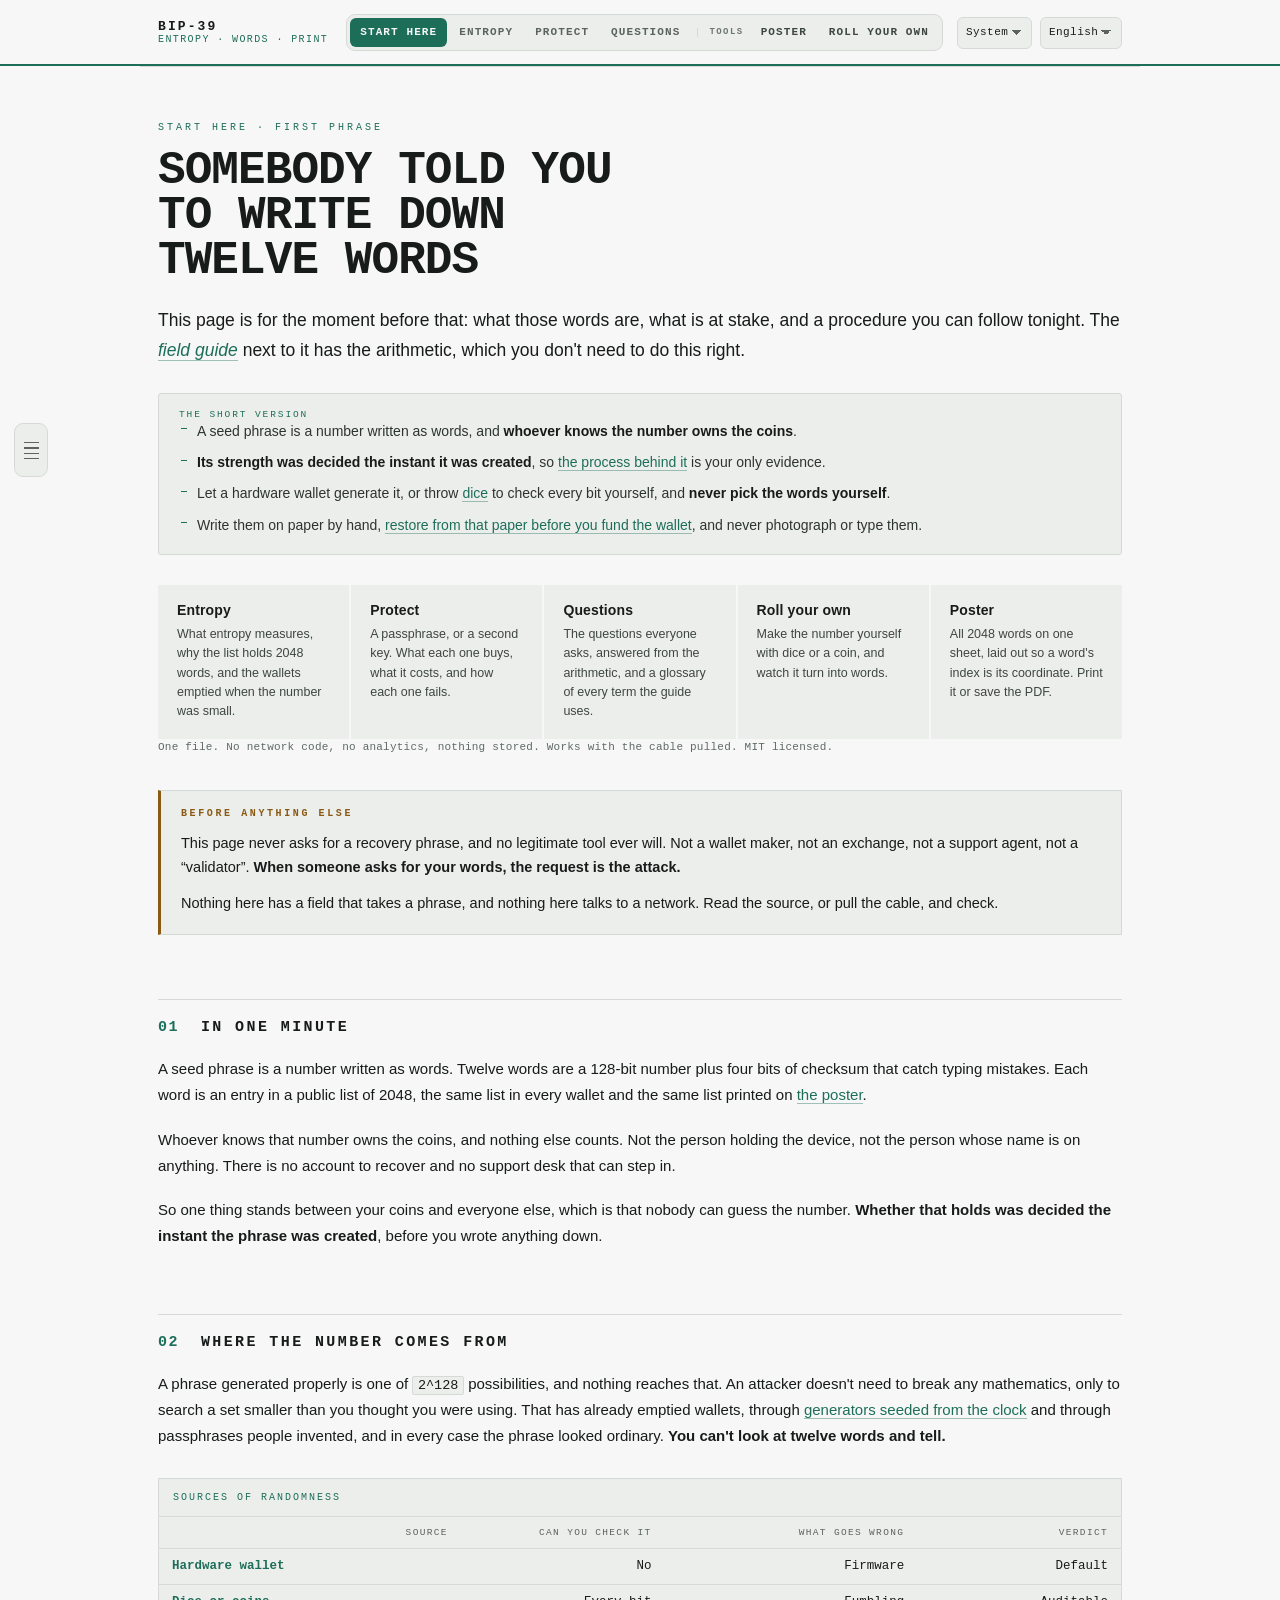
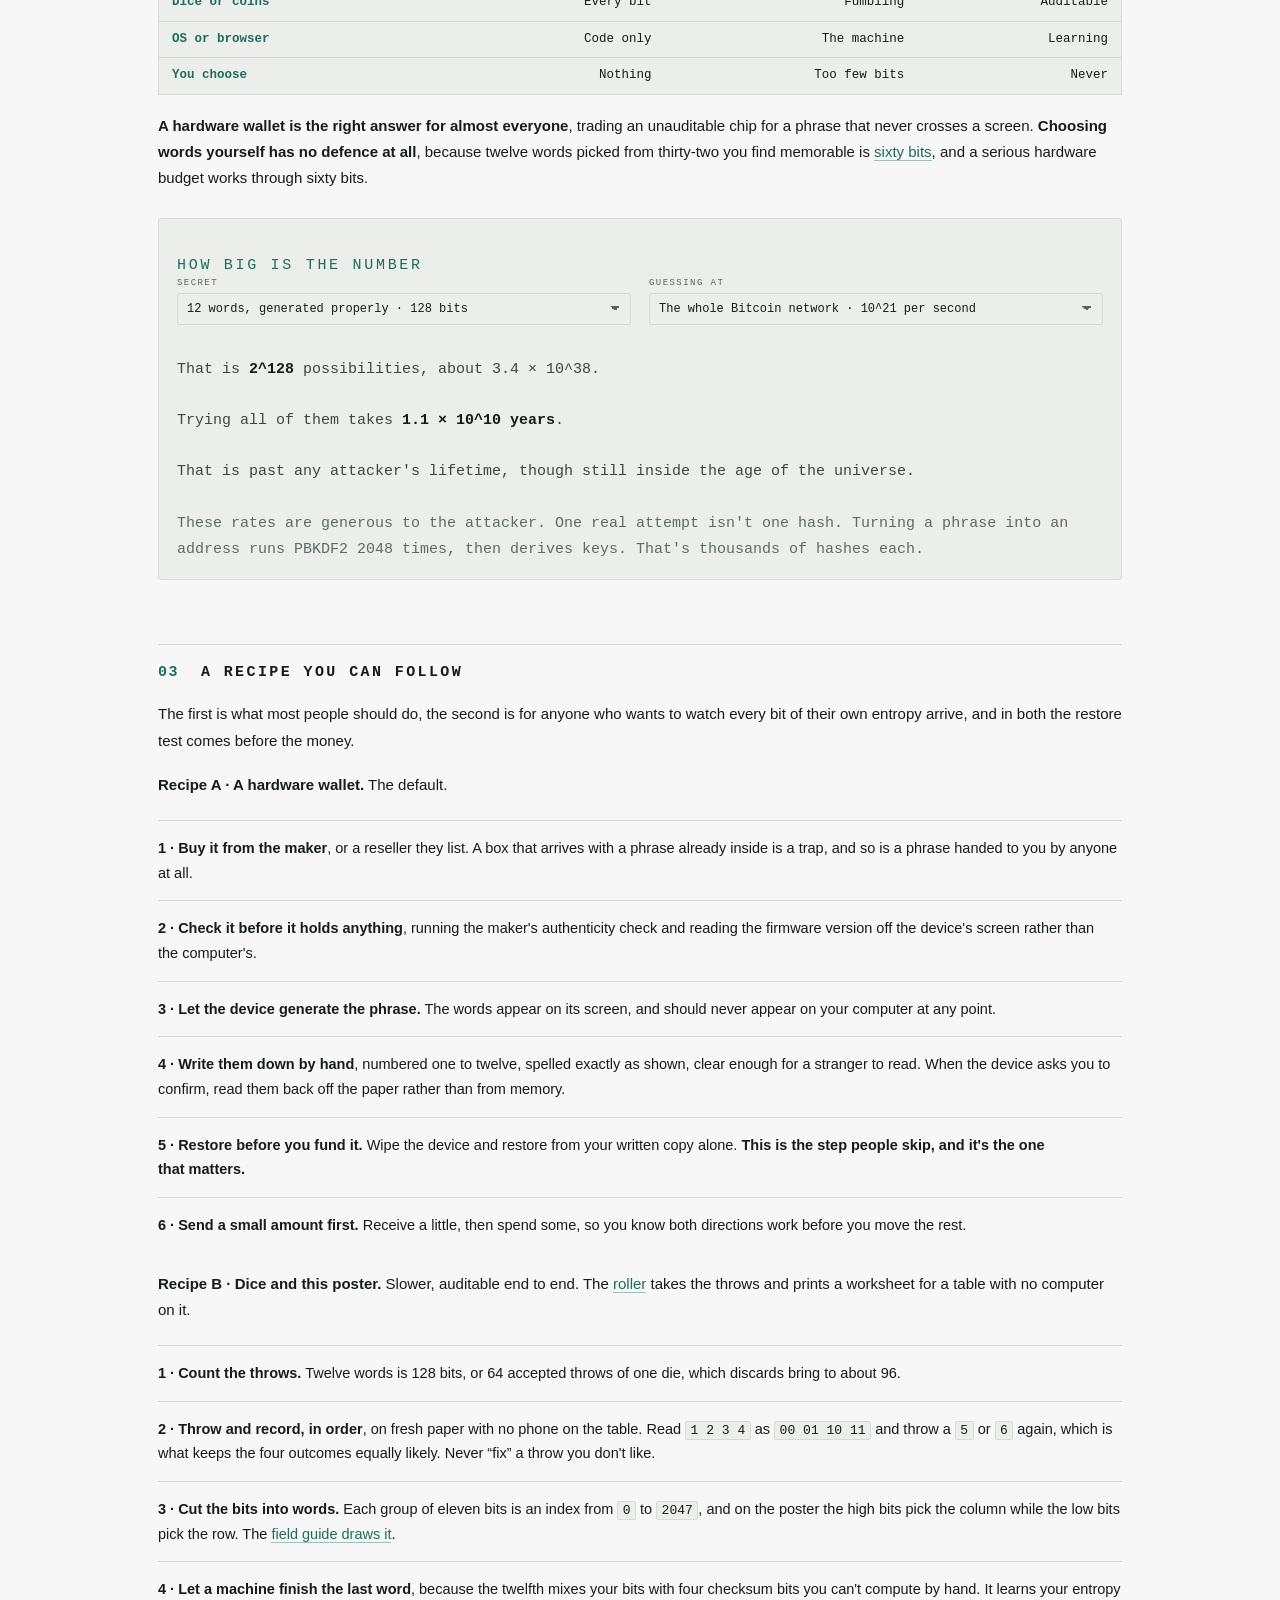
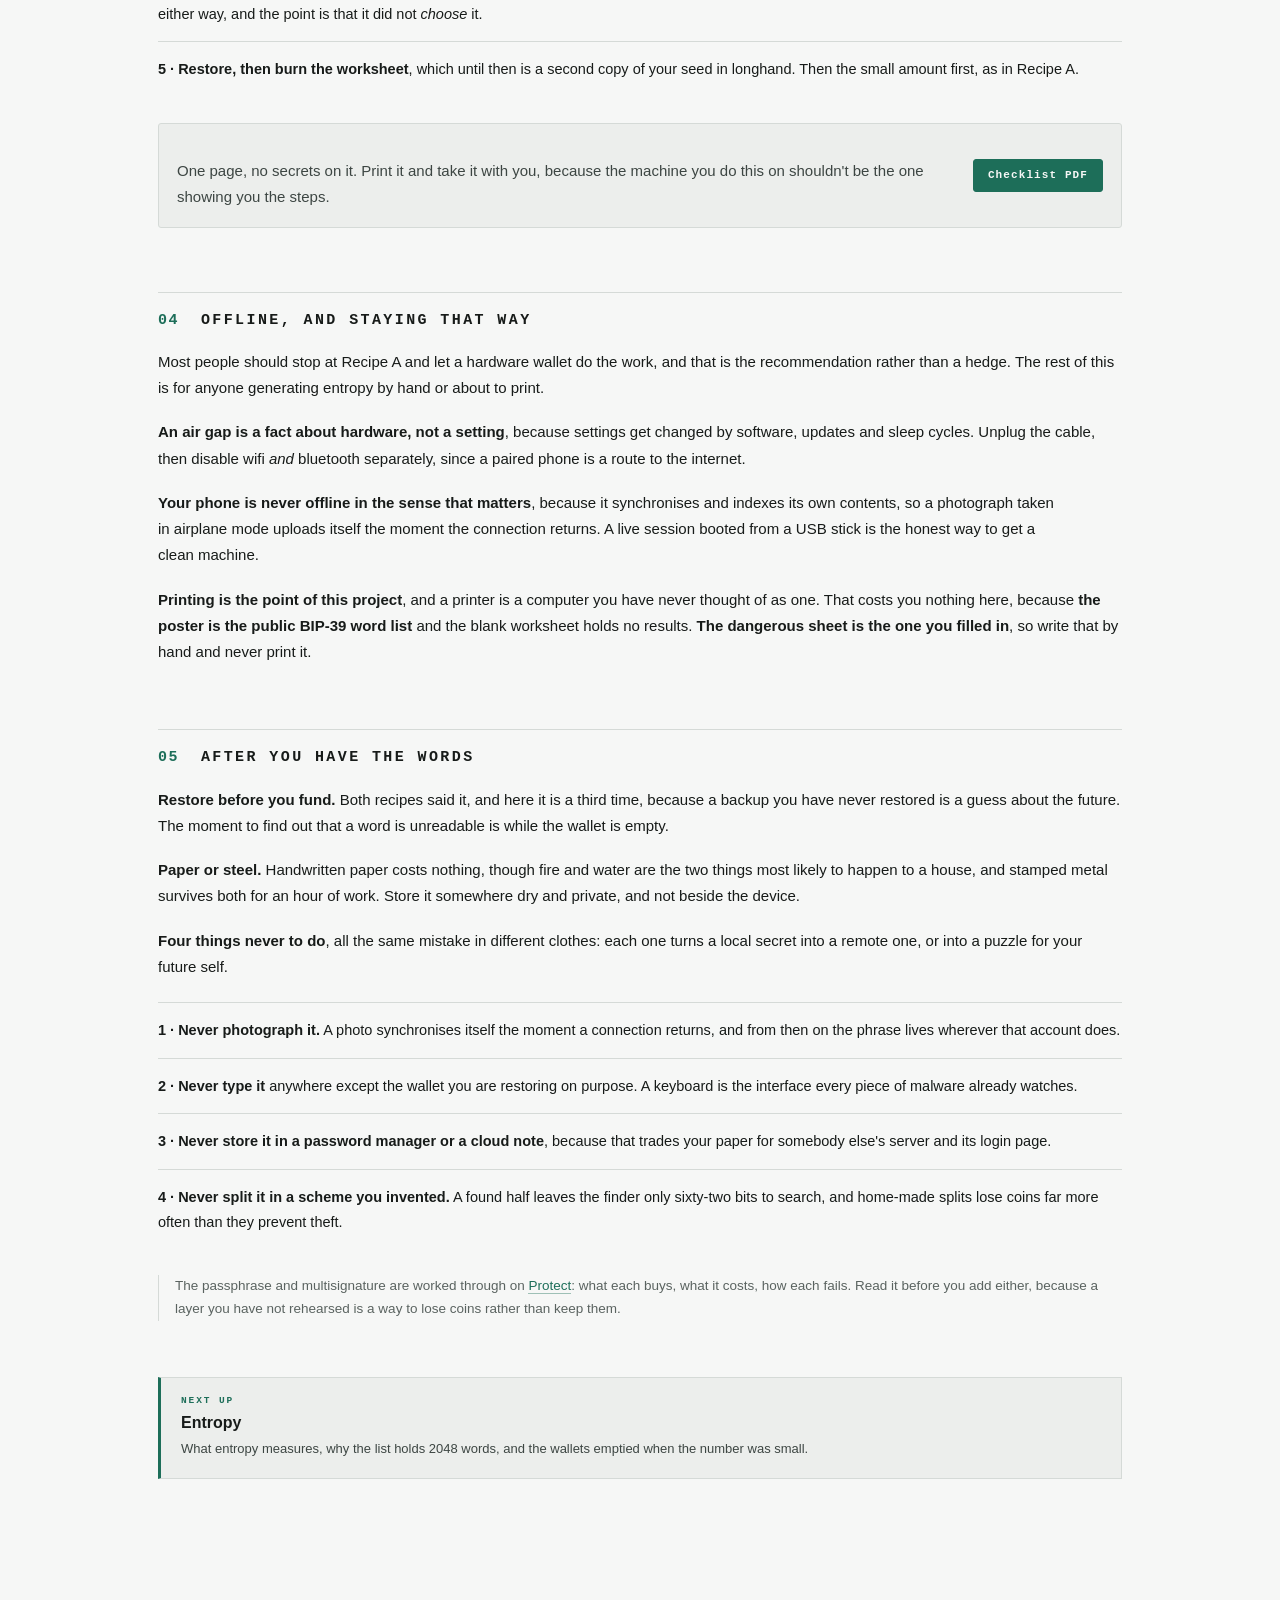
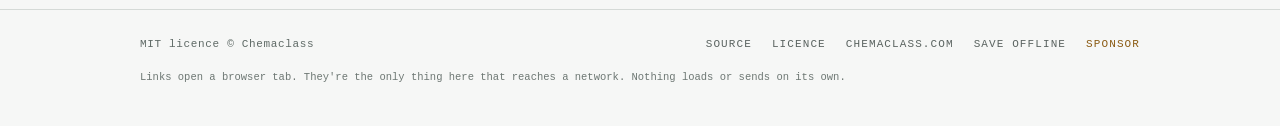
==== commit 3f24663b: "feat: the chrome learns what browsers can do now, and degrades to itself A scroll-driven bar on the " ====
--- a/index.html
+++ b/index.html
@@ -126,6 +126,9 @@
 <style>
 /* src/css/10-poster.css */
 :root{
+  /* Native widgets: select panels, scrollbars. They follow the page's theme,
+     not the system's, so a forced theme carries all the way down. */
+  color-scheme:dark;
   --paper:#ffffff;
   --ink:#14161c;
   --ghost:#a4aab3;
@@ -166,6 +169,7 @@
    The sheet is always a sheet: --paper, --ink and the rules below belong to the
    printed artifact and never change. Only the chrome around it does. */
 :root[data-theme="light"]{
+  color-scheme:light;
   --chrome:#f6f7f6;
   --chrome-2:#eceeec;
   --chrome-3:#d5dad7;
@@ -188,6 +192,7 @@
 
 @media (prefers-color-scheme:light){
   :root:not([data-theme="dark"]){
+    color-scheme:light;
     --chrome:#f6f7f6;
     --chrome-2:#eceeec;
     --chrome-3:#d5dad7;
@@ -420,6 +425,45 @@
   select,input[type=search],input[type=text],button{font-size:16px}
   .langsel select{min-height:36px;padding:6px 26px 6px 9px;letter-spacing:0}
 }
+
+/* ─────────── the enhancement layer ─────────── */
+/* Each rule here degrades to nothing: a browser without the feature shows the
+   site exactly as before, never a broken one. */
+
+/* Selected text answers in the site's own colour. */
+::selection{background:var(--patina);color:var(--chrome)}
+
+/* Scrollbars follow the theme instead of glaring in the dark one. */
+html{scrollbar-color:var(--chrome-3) transparent}
+.learn-tblwrap{scrollbar-width:thin}
+
+/* The mobile tap flash says nothing the :active states don't already. */
+html{-webkit-tap-highlight-color:transparent}
+
+/* Headings balance their lines; prose avoids a one-word last line. */
+.learn h1,.learn h2,.roll-h{text-wrap:balance}
+.learn p,.learn li,.roll p{text-wrap:pretty}
+
+@media (prefers-reduced-motion:no-preference){
+  /* Anchors travel instead of teleporting. Tab switches stay instant, because
+     the router scrolls those with behavior "instant". */
+  html{scroll-behavior:smooth}
+  /* A view fades in rather than banging on. Opacity only: a transform here
+     would hand the rail's fixed position a containing block. */
+  .view:not([hidden]){animation:viewin .16s ease both}
+}
+@keyframes viewin{from{opacity:0}to{opacity:1}}
+
+/* How far into the page you are, drawn on the chrome's bottom edge, scroll
+   driven in CSS alone. The poster is an artefact rather than a read, so it
+   carries no bar. */
+@supports (animation-timeline:scroll()){
+  body:not([data-view="poster"]) .chrome::after{
+    content:"";position:absolute;left:0;right:0;bottom:-1px;height:2px;
+    background:var(--patina);transform-origin:0 50%;pointer-events:none;
+    animation:readprog linear both;animation-timeline:scroll(root)}
+}
+@keyframes readprog{from{transform:scaleX(0)}to{transform:scaleX(1)}}
 
 /* ─────────── footer ─────────── */
 .foot{border-top:1px solid var(--chrome-3);margin-top:40px;padding:26px 18px 40px}
@@ -3986,6 +4030,19 @@
 function applyTheme(){
   if (THEME === "system") document.documentElement.removeAttribute("data-theme");
   else document.documentElement.setAttribute("data-theme", THEME);
+
+  // The browser colours its own bar from these metas by system scheme. Once a
+  // theme is forced, both metas carry that theme's colour, read from whichever
+  // meta declared it, so the page and the bar around it agree.
+  const metas = [...document.querySelectorAll('meta[name="theme-color"]')];
+  const declared = {};
+  for (const m of metas){
+    if (!m.dataset.sys) m.dataset.sys = m.content;
+    declared[m.media.includes("dark") ? "dark" : "light"] = m.dataset.sys;
+  }
+  for (const m of metas){
+    m.content = THEME === "system" ? m.dataset.sys : declared[THEME];
+  }
 }
 
 function themeInit(){
@@ -5501,11 +5558,16 @@
     else a.removeAttribute("aria-current");
   });
   centreTab();
+  // The stylesheet reads the current view off the body: the reading-progress
+  // bar hides on the poster, which is an artefact rather than a read.
+  document.body.dataset.view = name;
   $("bar").hidden = name !== "poster";
   // The stage measures itself, so it can only be laid out while it is visible.
   if (name === "poster") render();
-  // Arriving halfway down a section you have never seen reads as a broken page.
-  if (!keepScroll) scrollTo(0, 0);
+  // Arriving halfway down a section you have never seen reads as a broken
+  // page. "instant" holds while html{scroll-behavior:smooth} animates anchors:
+  // a tab switch is a place change, not a journey.
+  if (!keepScroll) scrollTo({ top: 0, behavior: "instant" });
   readingInit(name);
 }
 
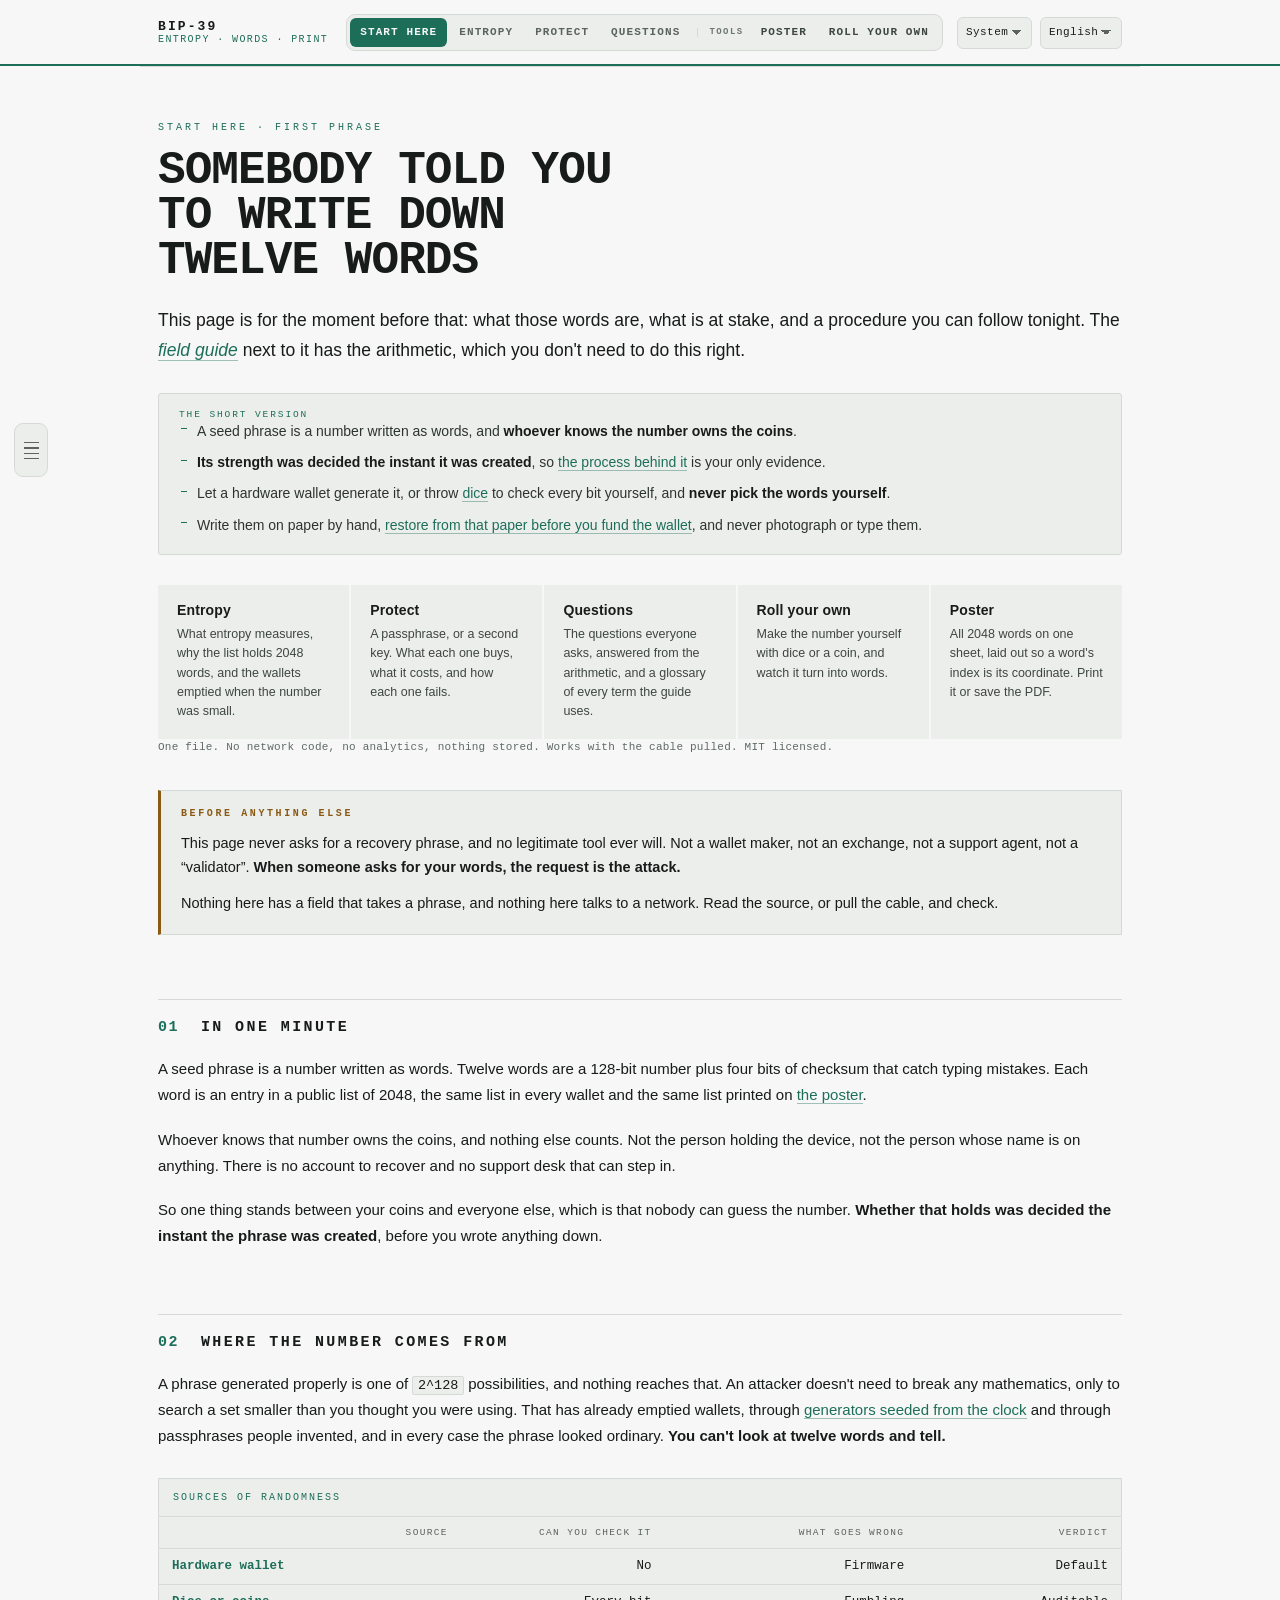
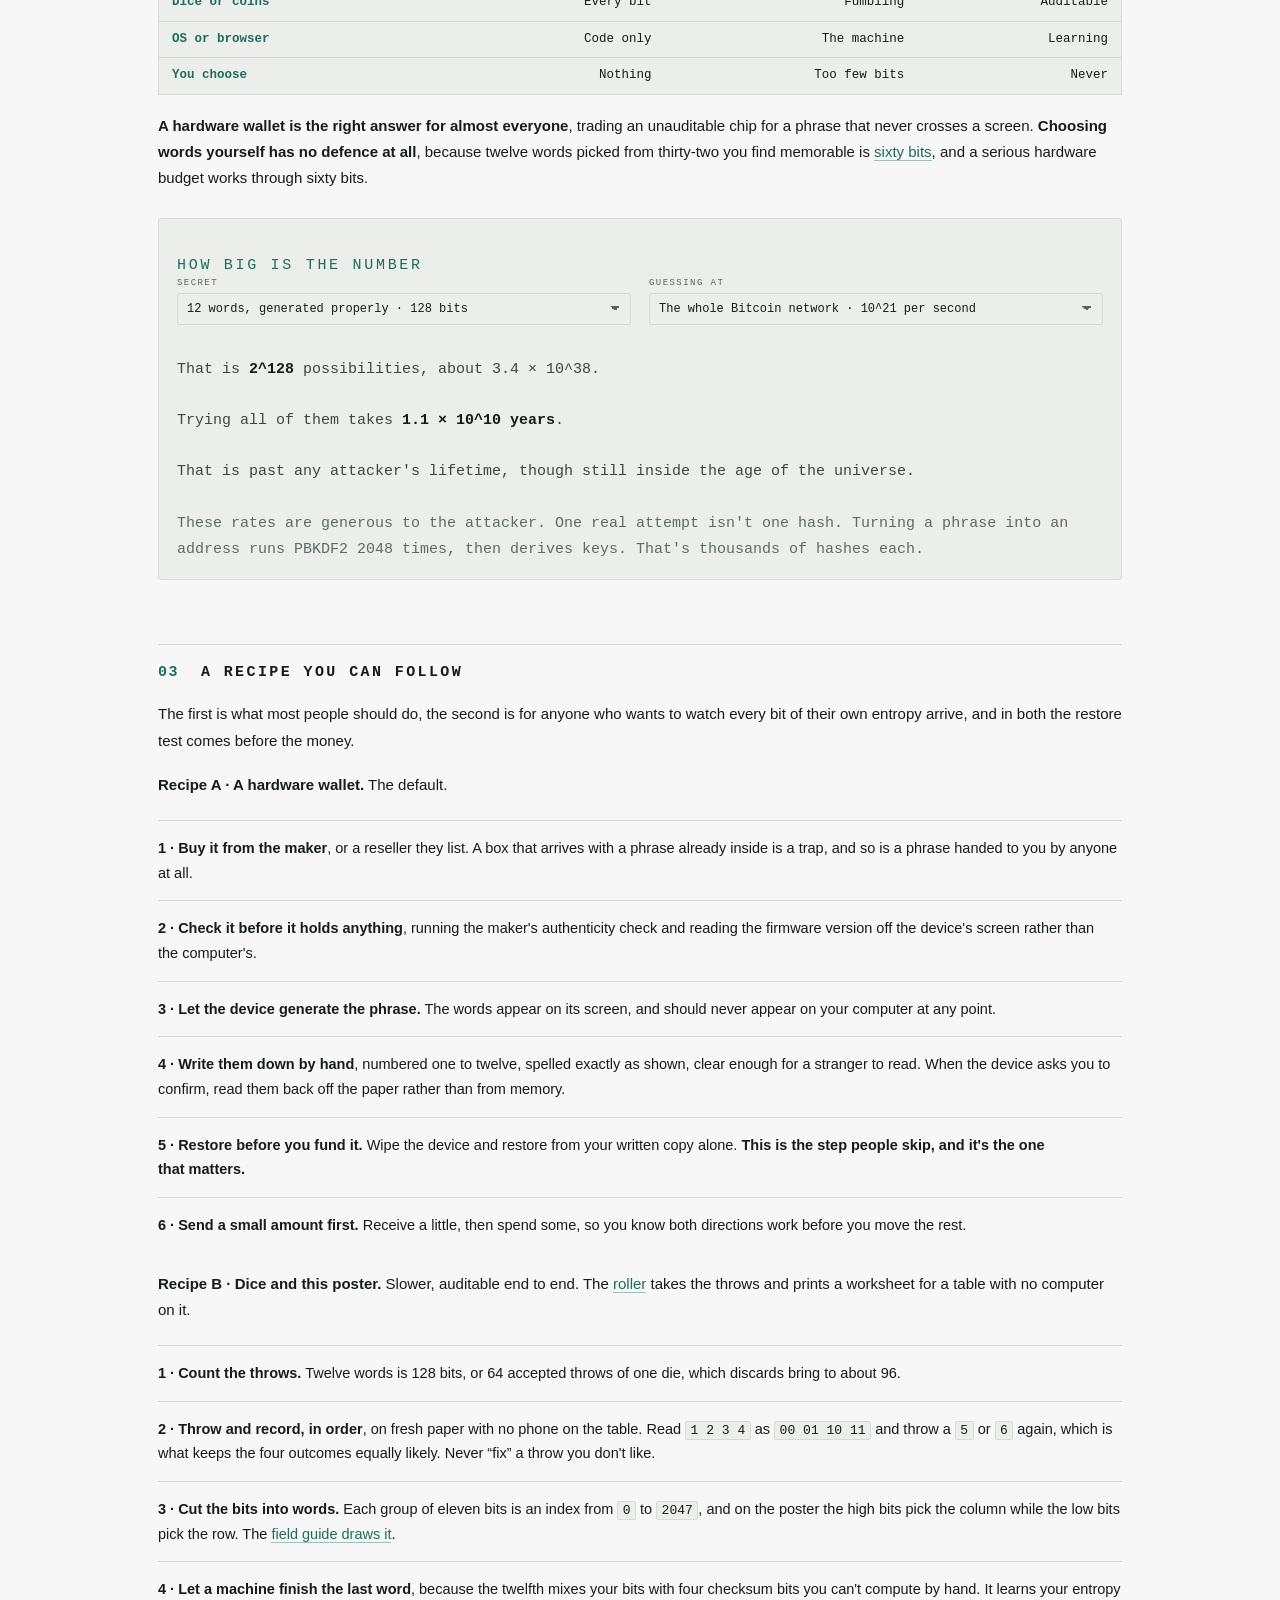
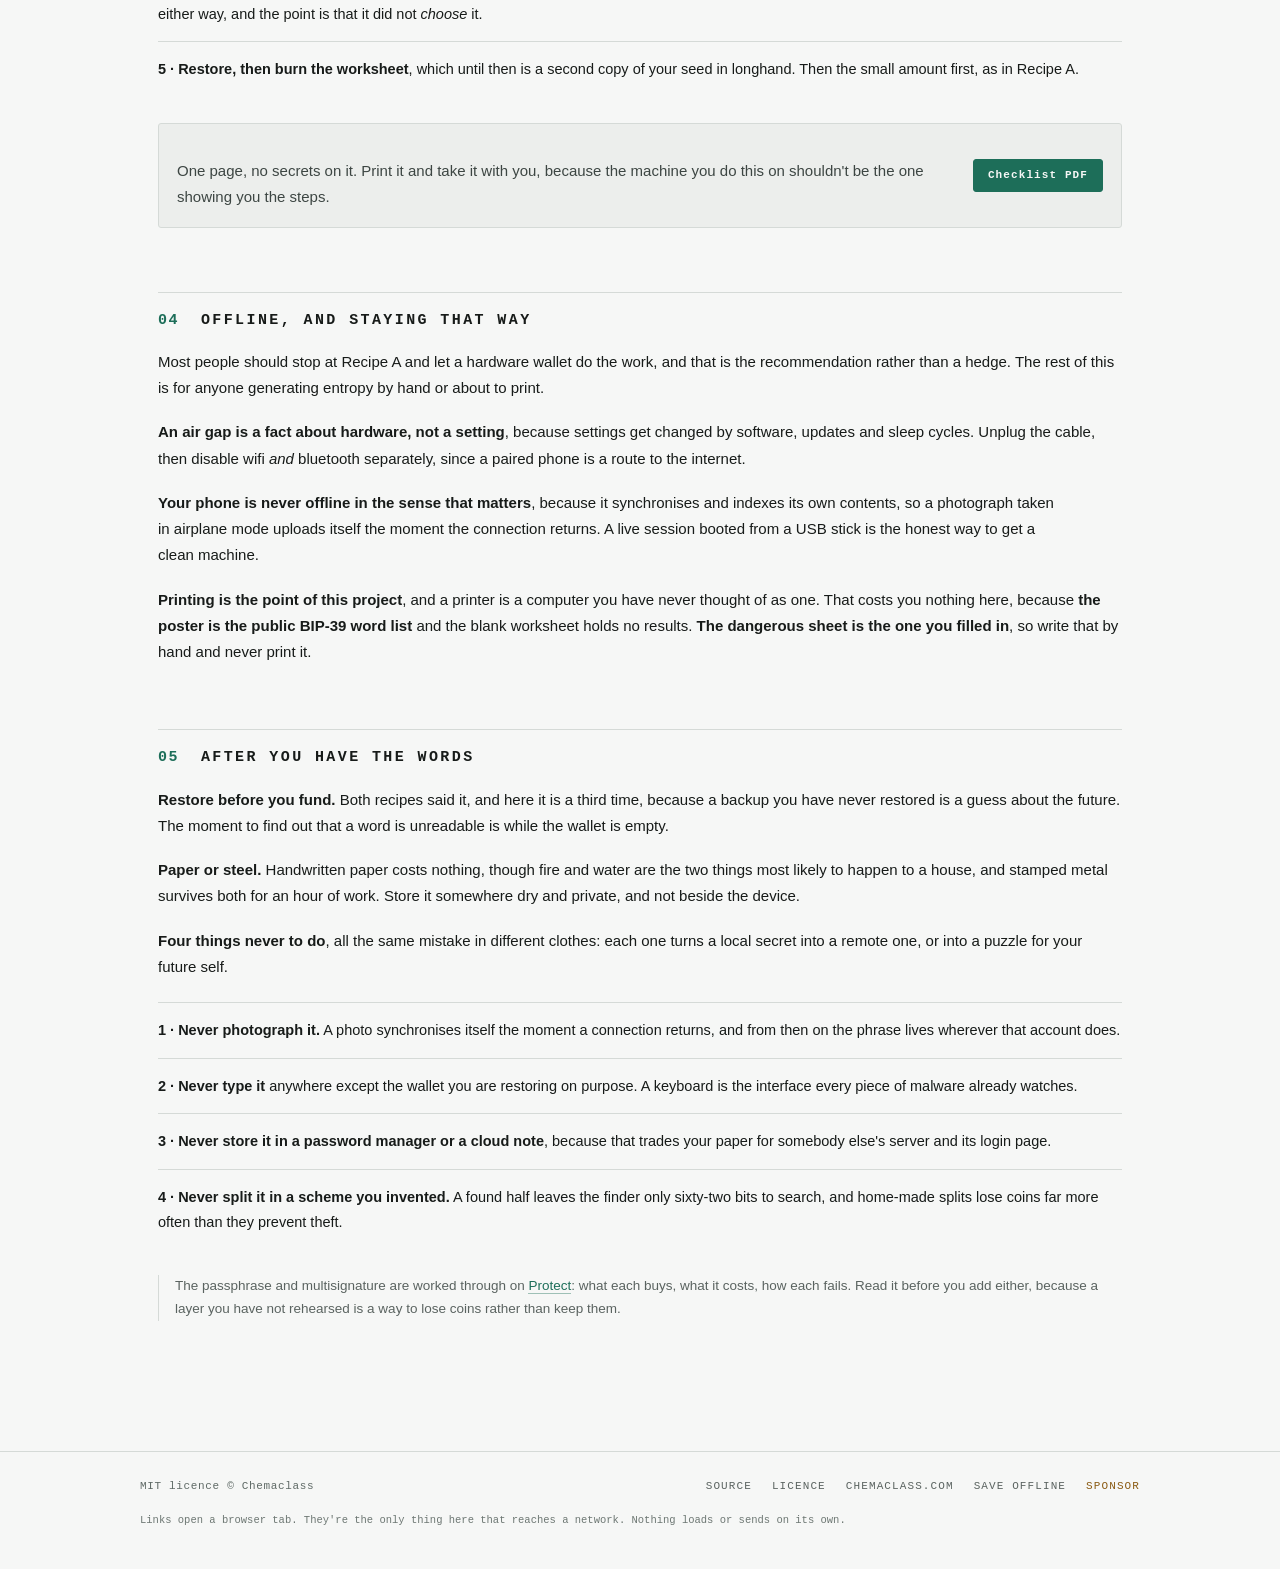
==== commit be20707a: "feat: the guards get a guard, and the prose gate is wired again A NUL byte in the prose turned the o" ====
--- a/index.html
+++ b/index.html
@@ -839,18 +839,10 @@
 /* ─────────── the next door ─────────── */
 /* One card at the foot of each guide page: the next page in the reading order.
    The tab bar states the order; this hands it to the reader who got to the
-   bottom and would otherwise meet a footer. */
-.nextcard{display:flex;flex-direction:column;gap:7px;margin-top:56px;
   padding:18px 20px;background:var(--chrome-2);
   border:1px solid var(--chrome-3);border-left:3px solid var(--patina);
   text-decoration:none}
-.nextcard:hover{border-color:var(--patina);background:var(--accent-wash)}
-.nextcard-eyebrow{font:600 9.5px/1 var(--mono);letter-spacing:.2em;
   text-transform:uppercase;color:var(--patina)}
-.nextcard b{font:700 16px/1.2 var(--grot);color:var(--chrome-ink)}
-.nextcard:hover b{color:var(--patina)}
-.nextcard-desc{font:400 13px/1.6 var(--grot);color:var(--text-2)}
-
 /* ─────────── the doors ─────────── */
 /* The landing page says what is here and which door is yours, before the essay
    starts. Four links, one line each, and the claim the site is built on. */
@@ -3958,7 +3950,7 @@
 // Nothing below names a language, so adding one means adding those two files
 // and rebuilding. Keys missing from a translation fall back to the base
 // language one at a time, which lets a translation land over several commits.
-const I18N = {"en":{"_code":"en","_name":"English","bar.face":"Word face","bar.find":"Find word or index","bar.findPlaceholder":"abandon · 1024","bar.grid":"Grid","bar.orientation":"Orientation","bar.paper":"Paper","brand.tag":"entropy · words · print","btn.clear":"Clear","btn.load":"Load","btn.pdf":"PDF","btn.print":"PRINT","btn.undo":"Undo","btn.worksheet":"Worksheet PDF","cl.blurb":"One page, no secrets on it. Print it and take it with you, because the machine you do this on shouldn't be the one showing you the steps.","cl.button":"Checklist PDF","cl.eyebrow":"BIP-39 BY HAND","cl.foot1":"Adding a passphrase or a second key is a separate decision, and every layer must be rehearsed before it holds money.","cl.foot2":"Nobody legitimate ever needs your words. Not a wallet maker, not support, not a recovery service.","cl.foot3":"A FILLED WORKSHEET IS YOUR SEED IN LONGHAND. THIS SHEET IS NOT. BURN THE ONE, KEEP THE OTHER.","cl.s1":"BEFORE YOU START","cl.s1a":"Pen and paper on the table. Not a phone, not a text file.","cl.s1b":"Network off at the hardware, not in a setting. Cable out, wifi and bluetooth off.","cl.s1c":"No phone in the room with a camera or a microphone you didn't switch off.","cl.s1d":"If you're using this page, you downloaded it, checked its hash, and opened it offline.","cl.s2":"GENERATE","cl.s2a":"A hardware wallet makes the phrase, or you throw dice and never pick words yourself.","cl.s2b":"Dice: 1 to 4 are two bits each, 5 and 6 get thrown again. 64 accepted throws is 128 bits.","cl.s2c":"Never accept a phrase somebody else generated, printed, or sold you in a box.","cl.s3":"RECORD","cl.s3a":"Write the words by hand, numbered 1 to 12, in order. Order is part of the secret.","cl.s3b":"Read them back against the screen once, then read them back a second time.","cl.s3c":"No photo, no password manager, no cloud note, no email to yourself.","cl.s4":"VERIFY BEFORE YOU FUND","cl.s4a":"Wipe the device or start a fresh wallet, then restore from the paper you wrote.","cl.s4b":"Check the first receive address matches. An empty wallet usually means the derivation path or a passphrase, not the words.","cl.s4c":"Only now send money to it. Send a small amount first.","cl.s5":"STORE","cl.s5a":"Paper in a dry, private place. Steel if fire or water is the threat you mean.","cl.s5b":"A second copy in a second building. Not a second drawer.","cl.s5c":"Don't invent your own way to split the phrase. That loses coins more often than it protects them.","cl.s6":"CLEAN UP","cl.s6a":"Destroy every working copy: the filled worksheet, the scratch paper, the live session.","cl.s6b":"Power the machine off before it goes back on a network.","cl.sub":"Print it. Tick as you go. Nothing on this sheet is secret.","cl.title":"Do this, in this order","face.grot":"Grotesque","face.mono":"Monospace","face.serif":"Serif","footer.aria":"Project links","footer.licence":"MIT licence © Chemaclass","footer.licenceLink":"Licence","footer.note":"Links open a browser tab. They're the only thing here that reaches a network. Nothing loads or sends on its own.","footer.site":"chemaclass.com","footer.source":"Source","footer.sponsor":"Sponsor","grid.16x128":"16 × 128 · one sheet (4+7 bits)","grid.16x64":"16 × 64 · two sheets","grid.32x64":"32 × 64 · one sheet (5+6 bits)","grid.4x64":"4 × 64 · eight sheets","grid.8x128":"8 × 128 · two sheets","grid.8x64":"8 × 64 · four sheets","grid.auto":"Auto: largest type, one sheet","lang.label":"Language","nav.aria":"Sections","nav.faq":"Questions","nav.learn":"Entropy","nav.next":"Next up","nav.poster":"Poster","nav.protect":"Protect","nav.roll":"Roll your own","nav.save":"Save offline","nav.saveHint":"Save this page to disk. It's one self-contained file, so it keeps working with the network off.","nav.skip":"Skip to content","nav.start":"Start here","nav.toc":"Sections on this page","nav.tools":"Tools","nav.top":"Top","orient.landscape":"Landscape","orient.portrait":"Portrait","paths.faq":"The questions everyone asks, answered from the arithmetic, and a glossary of every term the guide uses.","paths.learn":"What entropy measures, why the list holds 2048 words, and the wallets emptied when the number was small.","paths.poster":"All 2048 words on one sheet, laid out so a word's index is its coordinate. Print it or save the PDF.","paths.protect":"A passphrase, or a second key. What each one buys, what it costs, and how each one fails.","paths.roll":"Make the number yourself with dice or a coin, and watch it turn into words.","paths.trust":"One file. No network code, no analytics, nothing stored. Works with the cable pulled. MIT licensed.","pdf.colophonLead":"FIRST FOUR LETTERS ARE UNIQUE","pdf.colophonSource":"bitcoin/bips · bip-0039 · english.txt","pdf.decoderLabel":"HOW TO READ A WORD","pdf.decoderMath":"column {col} + row {row} = {idx}","pdf.eyebrow":"BIP-39 · ENGLISH · 2048 WORDS","pdf.sheetTag":"SHEET {n} / {of} · {lo}-{hi}","pdf.subtitle":"The high {c} bits pick a column. The low {r} pick a row. So a word's index is its coordinate on this sheet. The first four letters, set in black, are unique across all 2048. The grey tail is redundant.","pdf.title1":"THE ELEVEN-BIT","pdf.title2":"ADDRESS ","pdf.title3":"SPACE","pdf.titleTight":"THE ELEVEN-BIT ADDRESS ","readout.landscape":"landscape","readout.match":"1 match, index {i} · {word}","readout.matches":"{n} matches","readout.oneSheet":"one sheet","readout.portrait":"portrait","readout.preview":"preview at {pct} %, prints full size","readout.printTip":"Print at 100 % scale with background graphics on.","readout.sheets":"{n} sheets","readout.small":"Small. Try landscape, or A3, or split it across sheets.","readout.split":"{a}+{b} bit split","readout.type":"word type {pt} pt","readout.warn":"Public standard list. Never mark your own recovery words on it.","roll.balance":"{ones} ones, {zeros} zeros","roll.balanceOdd":"Further from even than 99 runs in 100. Any single result is as likely as any other, so this does not make your phrase weaker. It does suggest a bent coin, a loaded die, or a hand that stopped throwing honestly.","roll.checksumLabel":"Checksum · first {n} bits of sha256(entropy)","roll.coin":"Coin: one flip","roll.count":"{have} / {need} bits · {throws} {unit}","roll.dice":"Dice: one d6","roll.disabled":"The entropy engine didn't load, so this section is off.","roll.entropyLabel":"Entropy · {n} bits","roll.flips":"flips","roll.footnote":"These words are exactly as unpredictable as your throws were. No more. A phrase made in a browser tab is for learning. Put nothing on it you'd mind losing.","roll.hintCoin":"Flip a real coin. Heads is 1, tails is 0. Press H or T, or 1 and 0. Backspace undoes the last flip.","roll.hintDice":"Throw a real d6 and press what you see. 1 to 4 carry two bits each. 5 and 6 carry nothing, so throw again. That's what keeps the sixteen pairs equally likely. Backspace undoes the last throw.","roll.keyReroll":"reroll","roll.lastNote":"Your final seven entropy bits fix a block of sixteen consecutive words, {lo} to {hi}. The checksum picks which one of the sixteen it is. So you can do the whole thing by hand and let a wallet finish it: enter the first eleven words, try the sixteen, and only one is accepted.","roll.lastTitle":"The last word is one of sixteen","roll.lastYours":"yours","roll.lead":"Twelve words are a 128-bit number plus a 4-bit checksum. Below you make that number yourself, one throw at a time, and watch it turn into words. Nothing here leaves the page. There's no network code in this file at all.","roll.leadLink":"If the words entropy and checksum are doing no work for you yet, read {link} first.","roll.leadLinkText":"the field guide","roll.length":"Length","roll.load":"Type in throws or bits","roll.loadBad":"Only 1 to 6 for dice, or 0 and 1 for bits. Letters aren't accepted here, and a recovery phrase never should be.","roll.loadDone":"Loaded {n} {unit} from the worksheet.","roll.loadLong":"That is more than {need} bits. The extra was ignored.","roll.loadPlaceholder":"3 1 4 2 … or 0110 1001 …","roll.readOff":"Check any word against {link}: the high bits of its index pick the column, the low bits the row.","roll.readOffLinkText":"the poster","roll.rerolled":" · {n} rerolled","roll.source":"Source","roll.throws":"throws","roll.title":"Roll your own entropy","roll.togoCoin":" · {n} flips to go","roll.togoDice":" · about {n} throws to go","roll.warn":"A phrase generated in a browser is for {em}. For money you intend to keep, use a hardware wallet, or do this on a machine that's offline and stays offline. Never type an existing seed phrase into this page, or any other.","roll.warnEm":"learning and verification","roll.warnLead":"Read this first.","roll.words12":"12 words · 128 bits","roll.words24":"24 words · 256 bits","roll.wordsLabel":"{n} words · each one eleven bits of the {total}-bit total","scale.ages":"That is {n} times the age of the universe.","scale.beyondLife":"That is past any attacker's lifetime, though still inside the age of the universe.","scale.covered":"Running since the Big Bang at that rate, you would have covered {pct} of the space.","scale.instant":"less than a second","scale.rate.bitcoin":"The whole Bitcoin network · 10^21 per second","scale.rate.botnet":"A large botnet · 10^15 per second","scale.rate.earth":"Every computer on Earth · 10^19 per second","scale.rate.laptop":"One laptop · 10^9 per second","scale.rateLabel":"Guessing at","scale.reachable":"This is reachable. A search of {time} isn't a wall. It's an afternoon and a bill.","scale.secret.b128":"12 words, generated properly · 128 bits","scale.secret.b256":"24 words, generated properly · 256 bits","scale.secret.b32":"A wallet with a 32-bit seed bug · 32 bits","scale.secret.chosen":"12 words a person chose · about 60 bits","scale.secretLabel":"Secret","scale.space":"That is {n} possibilities, about {approx}.","scale.takes":"Trying all of them takes {time}.","scale.title":"How big is the number","scale.trialNote":"These rates are generous to the attacker. One real attempt isn't one hash. Turning a phrase into an address runs PBKDF2 2048 times, then derives keys. That's thousands of hashes each.","scale.unit.d":"{n} days","scale.unit.h":"{n} hours","scale.unit.min":"{n} minutes","scale.unit.s":"{n} seconds","scale.unit.y":"{n} years","theme.dark":"Dark","theme.hint":"Not saved. This page stores nothing, so it follows your system again on reload.","theme.label":"Theme","theme.light":"Light","theme.system":"System","toggle.prefix":"Prefix emphasis","toggle.rules":"Row rules","ws.colIndex":"INDEX","ws.colWord":"WORD","ws.continued":"{words} words · continued","ws.eyebrow":"BIP-39 BY HAND","ws.foot1":"The first {n} words follow from your bits alone. This sheet and the poster are enough for them.","ws.foot2":"For the last word, read its first seven boxes as a number and multiply by 16. That index and the fifteen after it are your only candidates, sixteen words in a row on the poster. Enter the first eleven words in a wallet and try them: one is accepted.","ws.foot3":"BURN OR SHRED THIS SHEET ONCE THE PHRASE IS RECORDED. IT IS YOUR SEED IN LONGHAND.","ws.lastWord":"last word: seven bits from you, four from the checksum","ws.note2":"Each throw is two bits: 1 is 00, 2 is 01, 3 is 10, 4 is 11. Fill the cells left to right, top to bottom.","ws.note3":"Eleven bits per word. Read the first four bits as a column, the last seven as a row. On a 32 x 64 sheet it's the first five and last six. Write the index, then the word.","ws.noteCoin":"One coin, {n} times. Heads is 1, tails is 0. Write each result in a box, in order. A flip is already a bit, so there's nothing to convert.","ws.noteDice":"One die, until {n} boxes are full. Write 1, 2, 3 or 4 in the next box. A 5 or a 6 fills no box, so throw again. Rejecting them keeps the four outcomes equally likely.","ws.step1Coin":"FLIP","ws.step1Dice":"THROW","ws.step2":"TRANSCRIBE","ws.step3":"READ OFF THE POSTER","ws.sub":"{words} words · {bits} bits of entropy · {n} {unit}","ws.titleCoin":"Coin worksheet","ws.titleDice":"Dice worksheet","ws.unitFlips":"flips","ws.unitThrows":"accepted throws"},"es":{"_code":"es","_name":"Español","bar.face":"Tipografía","bar.find":"Buscar palabra o índice","bar.findPlaceholder":"abandon · 1024","bar.grid":"Cuadrícula","bar.orientation":"Orientación","bar.paper":"Papel","brand.tag":"entropía · palabras · imprimir","btn.clear":"Borrar","btn.load":"Cargar","btn.pdf":"PDF","btn.print":"IMPRIMIR","btn.undo":"Deshacer","btn.worksheet":"Hoja de trabajo PDF","cl.blurb":"Una página, sin secretos. Imprímela y llévatela, porque la máquina donde haces esto no debería ser la que te enseña los pasos.","cl.button":"PDF de la lista","cl.eyebrow":"BIP-39 A MANO","cl.foot1":"Añadir una frase de contraseña o una segunda clave es otra decisión, y toda capa hay que ensayarla antes de que guarde dinero.","cl.foot2":"Nadie legítimo necesita jamás tus palabras. Ni el fabricante del monedero, ni soporte, ni un servicio de recuperación.","cl.foot3":"UNA HOJA RELLENADA ES TU SEMILLA A MANO. ESTA NO LO ES. QUEMA LA UNA, GUARDA LA OTRA.","cl.s1":"ANTES DE EMPEZAR","cl.s1a":"Papel y boli en la mesa. Ni el móvil, ni un archivo de texto.","cl.s1b":"Red apagada en el hardware, no en un ajuste. Cable fuera, wifi y bluetooth apagados.","cl.s1c":"Ningún móvil en la habitación con una cámara o un micrófono que no hayas apagado.","cl.s1d":"Si usas esta página, la descargaste, comprobaste su hash y la abriste sin conexión.","cl.s2":"GENERA","cl.s2a":"La frase la hace un monedero hardware, o la tiras con dados y nunca eliges tú las palabras.","cl.s2b":"Dados: del 1 al 4 son dos bits cada uno, el 5 y el 6 se vuelven a tirar. 64 tiradas válidas son 128 bits.","cl.s2c":"Nunca aceptes una frase que haya generado, impreso o vendido otra persona.","cl.s3":"APÚNTALA","cl.s3a":"Escribe las palabras a mano, numeradas del 1 al 12, en orden. El orden es parte del secreto.","cl.s3b":"Léelas contra la pantalla una vez, y luego léelas una segunda vez.","cl.s3c":"Sin fotos, sin gestor de contraseñas, sin nota en la nube, sin correo a ti mismo.","cl.s4":"COMPRUEBA ANTES DE METER DINERO","cl.s4a":"Borra el dispositivo o empieza un monedero nuevo, y restaura desde el papel que escribiste.","cl.s4b":"Mira que la primera dirección de recepción coincide. Un monedero vacío suele ser la ruta de derivación o una frase de contraseña, no las palabras.","cl.s4c":"Solo ahora le mandas dinero. Manda primero una cantidad pequeña.","cl.s5":"GUÁRDALA","cl.s5a":"Papel en un sitio seco y privado. Acero si la amenaza que tienes en mente es el fuego o el agua.","cl.s5b":"Una segunda copia en un segundo edificio. No en un segundo cajón.","cl.s5c":"No te inventes tu propia forma de repartir la frase. Eso pierde monedas más veces de las que protege.","cl.s6":"RECOGE","cl.s6a":"Destruye toda copia de trabajo: la hoja rellenada, el papel de borrador, la sesión en vivo.","cl.s6b":"Apaga la máquina antes de que vuelva a una red.","cl.sub":"Imprímelo. Ve marcando. Nada de esta hoja es secreto.","cl.title":"Haz esto, en este orden","face.grot":"Grotesca","face.mono":"Monoespaciada","face.serif":"Serif","footer.aria":"Enlaces del proyecto","footer.licence":"Licencia MIT © Chemaclass","footer.licenceLink":"Licencia","footer.note":"Los enlaces abren una pestaña del navegador. Son lo único de aquí que llega a una red. Nada se carga ni se envía por su cuenta.","footer.site":"chemaclass.com","footer.source":"Código","footer.sponsor":"Patrocinar","grid.16x128":"16 × 128 · una hoja (4+7 bits)","grid.16x64":"16 × 64 · dos hojas","grid.32x64":"32 × 64 · una hoja (5+6 bits)","grid.4x64":"4 × 64 · ocho hojas","grid.8x128":"8 × 128 · dos hojas","grid.8x64":"8 × 64 · cuatro hojas","grid.auto":"Auto: cuerpo mayor, una hoja","lang.label":"Idioma","nav.aria":"Secciones","nav.faq":"Preguntas","nav.learn":"Entropía","nav.next":"Sigue con","nav.poster":"Póster","nav.protect":"Protégete","nav.roll":"Genera la tuya","nav.save":"Descargar","nav.saveHint":"Descarga esta página en tu disco. Es un único archivo autónomo y sigue funcionando con la red desconectada.","nav.skip":"Saltar al contenido","nav.start":"Empieza aquí","nav.toc":"Secciones de esta página","nav.tools":"Herramientas","nav.top":"Arriba","orient.landscape":"Horizontal","orient.portrait":"Vertical","paths.faq":"Las preguntas que todo el mundo hace, respondidas desde la aritmética, y un glosario de los términos que usa la guía.","paths.learn":"Qué mide la entropía, por qué la lista tiene 2048 palabras y los monederos vaciados cuando el número era pequeño.","paths.poster":"Las 2048 palabras en una hoja, colocadas para que el índice de cada palabra sea su coordenada. Imprímela o guarda el PDF.","paths.protect":"Una frase de contraseña, o una segunda clave. Qué te da cada una, qué te cuesta y cómo falla.","paths.roll":"Haz el número tú con dados o una moneda, y velo convertirse en palabras.","paths.trust":"Un archivo. Sin código de red, sin analíticas, sin nada almacenado. Funciona con el cable desenchufado. Licencia MIT.","pdf.colophonLead":"CUATRO PRIMERAS LETRAS ÚNICAS","pdf.colophonSource":"bitcoin/bips · bip-0039 · english.txt","pdf.decoderLabel":"CÓMO LEER UNA PALABRA","pdf.decoderMath":"columna {col} + fila {row} = {idx}","pdf.eyebrow":"BIP-39 · INGLÉS · 2048 PALABRAS","pdf.sheetTag":"HOJA {n} / {of} · {lo}-{hi}","pdf.subtitle":"Los {c} bits altos eligen una columna. Los {r} bajos eligen una fila. Así que el índice de una palabra es su coordenada en esta hoja. Las cuatro primeras letras, en negro, son únicas entre las 2048. La cola gris es redundante.","pdf.title1":"DIRECCIONES","pdf.title2":"DE ","pdf.title3":"ONCE BITS","pdf.titleTight":"DIRECCIONES DE ","readout.landscape":"horizontal","readout.match":"1 coincidencia, índice {i} · {word}","readout.matches":"{n} coincidencias","readout.oneSheet":"una hoja","readout.portrait":"vertical","readout.preview":"vista previa al {pct} %, se imprime a tamaño real","readout.printTip":"Imprime al 100 % de escala con los gráficos de fondo activados.","readout.sheets":"{n} hojas","readout.small":"Pequeño. Prueba horizontal, o A3, o repartirlo en varias hojas.","readout.split":"división de bits {a}+{b}","readout.type":"cuerpo de palabra {pt} pt","readout.warn":"Lista pública del estándar. Nunca marques en ella tus propias palabras de recuperación.","roll.balance":"{ones} unos, {zeros} ceros","roll.balanceOdd":"Más lejos de la mitad que 99 rondas de cada 100. Cualquier resultado concreto es tan probable como otro, así que esto no hace tu frase más débil. Sí sugiere una moneda torcida, un dado cargado o una mano que dejó de tirar honestamente.","roll.checksumLabel":"Suma de verificación · primeros {n} bits de sha256(entropía)","roll.coin":"Moneda: un lanzamiento","roll.count":"{have} / {need} bits · {throws} {unit}","roll.dice":"Dados: un d6","roll.disabled":"El motor de entropía no se cargó, así que esta sección está desactivada.","roll.entropyLabel":"Entropía · {n} bits","roll.flips":"lanzamientos","roll.footnote":"Estas palabras son exactamente tan impredecibles como lo fueron tus tiradas. Nada más. Una frase creada en una pestaña del navegador sirve para aprender. No pongas en ella nada que te importe perder.","roll.hintCoin":"Lanza una moneda real. Cara es 1, cruz es 0. Pulsa H o T, o 1 y 0. Retroceso deshace el último lanzamiento.","roll.hintDice":"Tira un d6 real y pulsa lo que veas. Del 1 al 4 llevan dos bits cada uno. El 5 y el 6 no llevan nada, así que vuelve a tirar. Eso es lo que mantiene igual de probables los dieciséis pares. Retroceso deshace la última tirada.","roll.keyReroll":"repetir","roll.lastNote":"Tus siete últimos bits de entropía fijan un bloque de dieciséis palabras seguidas, de la {lo} a la {hi}. La suma de verificación elige cuál de las dieciséis es. Así puedes hacerlo todo a mano y dejar que un monedero lo termine: metes las once primeras palabras, pruebas las dieciséis y solo una se acepta.","roll.lastTitle":"La última palabra es una de dieciséis","roll.lastYours":"la tuya","roll.lead":"Doce palabras son un número de 128 bits más una suma de verificación de 4 bits. Abajo construyes ese número tú, una tirada cada vez, y lo ves convertirse en palabras. Nada de esto sale de la página. En este archivo no hay ningún código de red.","roll.leadLink":"Si las palabras entropía y suma de verificación aún no te dicen nada, lee antes {link}.","roll.leadLinkText":"la guía de campo","roll.length":"Longitud","roll.load":"Escribe tiradas o bits","roll.loadBad":"Solo del 1 al 6 para dados, o 0 y 1 para bits. Aquí no se aceptan letras, y una frase de recuperación no debería escribirse nunca.","roll.loadDone":"Se cargaron {n} {unit} de la hoja de trabajo.","roll.loadLong":"Eso supera los {need} bits. Se ignoró lo que sobra.","roll.loadPlaceholder":"3 1 4 2 … o 0110 1001 …","roll.readOff":"Comprueba cualquier palabra contra {link}: los bits altos de su índice eligen la columna y los bajos la fila.","roll.readOffLinkText":"el póster","roll.rerolled":" · {n} repetidas","roll.source":"Fuente","roll.throws":"tiradas","roll.title":"Genera tu propia entropía","roll.togoCoin":" · quedan {n} lanzamientos","roll.togoDice":" · quedan unas {n} tiradas","roll.warn":"Una frase generada en un navegador sirve para {em}. Para dinero que pienses conservar, usa un monedero hardware, o haz esto en una máquina que esté sin conexión y siga sin conexión. Nunca escribas una frase semilla existente en esta página, ni en ninguna otra.","roll.warnEm":"aprender y verificar","roll.warnLead":"Lee esto primero.","roll.words12":"12 palabras · 128 bits","roll.words24":"24 palabras · 256 bits","roll.wordsLabel":"{n} palabras · cada una once bits del total de {total} bits","scale.ages":"Eso es {n} veces la edad del universo.","scale.beyondLife":"Eso supera la vida de cualquier atacante, aunque sigue dentro de la edad del universo.","scale.covered":"Probando desde el Big Bang a ese ritmo, habrías cubierto el {pct} del espacio.","scale.instant":"menos de un segundo","scale.rate.bitcoin":"Toda la red de Bitcoin · 10^21 por segundo","scale.rate.botnet":"Una gran botnet · 10^15 por segundo","scale.rate.earth":"Todos los ordenadores de la Tierra · 10^19 por segundo","scale.rate.laptop":"Un portátil · 10^9 por segundo","scale.rateLabel":"Probando a","scale.reachable":"Esto está al alcance. Una búsqueda de {time} no es un muro. Es una tarde y una factura.","scale.secret.b128":"12 palabras, generadas bien · 128 bits","scale.secret.b256":"24 palabras, generadas bien · 256 bits","scale.secret.b32":"Un monedero con un fallo de semilla de 32 bits · 32 bits","scale.secret.chosen":"12 palabras elegidas por una persona · unos 60 bits","scale.secretLabel":"Secreto","scale.space":"Eso son {n} posibilidades, unas {approx}.","scale.takes":"Probarlas todas lleva {time}.","scale.title":"Qué tamaño tiene el número","scale.trialNote":"Estos ritmos son generosos con el atacante. Un intento real no es un hash. Convertir una frase en una dirección ejecuta PBKDF2 2048 veces y luego deriva claves. Eso son miles de hashes por intento.","scale.unit.d":"{n} días","scale.unit.h":"{n} horas","scale.unit.min":"{n} minutos","scale.unit.s":"{n} segundos","scale.unit.y":"{n} años","theme.dark":"Oscuro","theme.hint":"No se guarda. Esta página no almacena nada, así que al recargar vuelve a seguir a tu sistema.","theme.label":"Tema","theme.light":"Claro","theme.system":"Sistema","toggle.prefix":"Énfasis de prefijo","toggle.rules":"Líneas de fila","ws.colIndex":"ÍNDICE","ws.colWord":"PALABRA","ws.continued":"{words} palabras · continuación","ws.eyebrow":"BIP-39 A MANO","ws.foot1":"Las primeras {n} palabras salen solo de tus bits. Esta hoja y el póster bastan para ellas.","ws.foot2":"Para la última palabra, lee sus siete primeras casillas como número y multiplica por 16. Ese índice y los quince siguientes son tus únicos candidatos, dieciséis palabras seguidas del póster. Mete las once primeras en un monedero y pruébalas: solo una se acepta.","ws.foot3":"QUEMA O DESTRUYE ESTA HOJA CUANDO LA FRASE ESTÉ ANOTADA. ES TU SEMILLA ESCRITA A MANO.","ws.lastWord":"última palabra: siete bits tuyos, cuatro de la suma de verificación","ws.note2":"Cada tirada son dos bits: 1 es 00, 2 es 01, 3 es 10, 4 es 11. Rellena las celdas de izquierda a derecha y de arriba abajo.","ws.note3":"Once bits por palabra. Lee los cuatro primeros bits como columna y los siete últimos como fila. En una hoja de 32 x 64, los cinco primeros y los seis últimos. Escribe el índice y luego la palabra.","ws.noteCoin":"Una moneda, {n} veces. Cara es 1, cruz es 0. Escribe cada resultado en una casilla, en orden. Un lanzamiento ya es un bit, así que no hay nada que convertir.","ws.noteDice":"Un dado, hasta llenar {n} casillas. Escribe 1, 2, 3 o 4 en la casilla siguiente. Un 5 o un 6 no llenan ninguna, así que vuelve a tirar. Rechazarlos mantiene igual de probables los cuatro resultados.","ws.step1Coin":"LANZA","ws.step1Dice":"TIRA","ws.step2":"TRANSCRIBE","ws.step3":"LEE EN EL PÓSTER","ws.sub":"{words} palabras · {bits} bits de entropía · {n} {unit}","ws.titleCoin":"Hoja de moneda","ws.titleDice":"Hoja de dados","ws.unitFlips":"lanzamientos","ws.unitThrows":"tiradas aceptadas"}};
+const I18N = {"en":{"_code":"en","_name":"English","bar.face":"Word face","bar.find":"Find word or index","bar.findPlaceholder":"abandon · 1024","bar.grid":"Grid","bar.orientation":"Orientation","bar.paper":"Paper","brand.tag":"entropy · words · print","btn.clear":"Clear","btn.load":"Load","btn.pdf":"PDF","btn.print":"PRINT","btn.undo":"Undo","btn.worksheet":"Worksheet PDF","cl.blurb":"One page, no secrets on it. Print it and take it with you, because the machine you do this on shouldn't be the one showing you the steps.","cl.button":"Checklist PDF","cl.eyebrow":"BIP-39 BY HAND","cl.foot1":"Adding a passphrase or a second key is a separate decision, and every layer must be rehearsed before it holds money.","cl.foot2":"Nobody legitimate ever needs your words. Not a wallet maker, not support, not a recovery service.","cl.foot3":"A FILLED WORKSHEET IS YOUR SEED IN LONGHAND. THIS SHEET IS NOT. BURN THE ONE, KEEP THE OTHER.","cl.s1":"BEFORE YOU START","cl.s1a":"Pen and paper on the table. Not a phone, not a text file.","cl.s1b":"Network off at the hardware, not in a setting. Cable out, wifi and bluetooth off.","cl.s1c":"No phone in the room with a camera or a microphone you didn't switch off.","cl.s1d":"If you're using this page, you downloaded it, checked its hash, and opened it offline.","cl.s2":"GENERATE","cl.s2a":"A hardware wallet makes the phrase, or you throw dice and never pick words yourself.","cl.s2b":"Dice: 1 to 4 are two bits each, 5 and 6 get thrown again. 64 accepted throws is 128 bits.","cl.s2c":"Never accept a phrase somebody else generated, printed, or sold you in a box.","cl.s3":"RECORD","cl.s3a":"Write the words by hand, numbered 1 to 12, in order. Order is part of the secret.","cl.s3b":"Read them back against the screen once, then read them back a second time.","cl.s3c":"No photo, no password manager, no cloud note, no email to yourself.","cl.s4":"VERIFY BEFORE YOU FUND","cl.s4a":"Wipe the device or start a fresh wallet, then restore from the paper you wrote.","cl.s4b":"Check the first receive address matches. An empty wallet usually means the derivation path or a passphrase, not the words.","cl.s4c":"Only now send money to it. Send a small amount first.","cl.s5":"STORE","cl.s5a":"Paper in a dry, private place. Steel if fire or water is the threat you mean.","cl.s5b":"A second copy in a second building. Not a second drawer.","cl.s5c":"Don't invent your own way to split the phrase. That loses coins more often than it protects them.","cl.s6":"CLEAN UP","cl.s6a":"Destroy every working copy: the filled worksheet, the scratch paper, the live session.","cl.s6b":"Power the machine off before it goes back on a network.","cl.sub":"Print it. Tick as you go. Nothing on this sheet is secret.","cl.title":"Do this, in this order","face.grot":"Grotesque","face.mono":"Monospace","face.serif":"Serif","footer.aria":"Project links","footer.licence":"MIT licence © Chemaclass","footer.licenceLink":"Licence","footer.note":"Links open a browser tab. They're the only thing here that reaches a network. Nothing loads or sends on its own.","footer.site":"chemaclass.com","footer.source":"Source","footer.sponsor":"Sponsor","grid.16x128":"16 × 128 · one sheet (4+7 bits)","grid.16x64":"16 × 64 · two sheets","grid.32x64":"32 × 64 · one sheet (5+6 bits)","grid.4x64":"4 × 64 · eight sheets","grid.8x128":"8 × 128 · two sheets","grid.8x64":"8 × 64 · four sheets","grid.auto":"Auto: largest type, one sheet","lang.label":"Language","nav.aria":"Sections","nav.faq":"Questions","nav.learn":"Entropy","nav.poster":"Poster","nav.protect":"Protect","nav.roll":"Roll your own","nav.save":"Save offline","nav.saveHint":"Save this page to disk. It's one self-contained file, so it keeps working with the network off.","nav.skip":"Skip to content","nav.start":"Start here","nav.toc":"Sections on this page","nav.tools":"Tools","nav.top":"Top","orient.landscape":"Landscape","orient.portrait":"Portrait","paths.faq":"The questions everyone asks, answered from the arithmetic, and a glossary of every term the guide uses.","paths.learn":"What entropy measures, why the list holds 2048 words, and the wallets emptied when the number was small.","paths.poster":"All 2048 words on one sheet, laid out so a word's index is its coordinate. Print it or save the PDF.","paths.protect":"A passphrase, or a second key. What each one buys, what it costs, and how each one fails.","paths.roll":"Make the number yourself with dice or a coin, and watch it turn into words.","paths.trust":"One file. No network code, no analytics, nothing stored. Works with the cable pulled. MIT licensed.","pdf.colophonLead":"FIRST FOUR LETTERS ARE UNIQUE","pdf.colophonSource":"bitcoin/bips · bip-0039 · english.txt","pdf.decoderLabel":"HOW TO READ A WORD","pdf.decoderMath":"column {col} + row {row} = {idx}","pdf.eyebrow":"BIP-39 · ENGLISH · 2048 WORDS","pdf.sheetTag":"SHEET {n} / {of} · {lo}-{hi}","pdf.subtitle":"The high {c} bits pick a column. The low {r} pick a row. So a word's index is its coordinate on this sheet. The first four letters, set in black, are unique across all 2048. The grey tail is redundant.","pdf.title1":"THE ELEVEN-BIT","pdf.title2":"ADDRESS ","pdf.title3":"SPACE","pdf.titleTight":"THE ELEVEN-BIT ADDRESS ","readout.landscape":"landscape","readout.match":"1 match, index {i} · {word}","readout.matches":"{n} matches","readout.oneSheet":"one sheet","readout.portrait":"portrait","readout.preview":"preview at {pct} %, prints full size","readout.printTip":"Print at 100 % scale with background graphics on.","readout.sheets":"{n} sheets","readout.small":"Small. Try landscape, or A3, or split it across sheets.","readout.split":"{a}+{b} bit split","readout.type":"word type {pt} pt","readout.warn":"Public standard list. Never mark your own recovery words on it.","roll.balance":"{ones} ones, {zeros} zeros","roll.balanceOdd":"Further from even than 99 runs in 100. Any single result is as likely as any other, so this does not make your phrase weaker. It does suggest a bent coin, a loaded die, or a hand that stopped throwing honestly.","roll.checksumLabel":"Checksum · first {n} bits of sha256(entropy)","roll.coin":"Coin: one flip","roll.count":"{have} / {need} bits · {throws} {unit}","roll.dice":"Dice: one d6","roll.disabled":"The entropy engine didn't load, so this section is off.","roll.entropyLabel":"Entropy · {n} bits","roll.flips":"flips","roll.footnote":"These words are exactly as unpredictable as your throws were. No more. A phrase made in a browser tab is for learning. Put nothing on it you'd mind losing.","roll.hintCoin":"Flip a real coin. Heads is 1, tails is 0. Press H or T, or 1 and 0. Backspace undoes the last flip.","roll.hintDice":"Throw a real d6 and press what you see. 1 to 4 carry two bits each. 5 and 6 carry nothing, so throw again. That's what keeps the sixteen pairs equally likely. Backspace undoes the last throw.","roll.keyReroll":"reroll","roll.lastNote":"Your final seven entropy bits fix a block of sixteen consecutive words, {lo} to {hi}. The checksum picks which one of the sixteen it is. So you can do the whole thing by hand and let a wallet finish it: enter the first eleven words, try the sixteen, and only one is accepted.","roll.lastTitle":"The last word is one of sixteen","roll.lastYours":"yours","roll.lead":"Twelve words are a 128-bit number plus a 4-bit checksum. Below you make that number yourself, one throw at a time, and watch it turn into words. Nothing here leaves the page. There's no network code in this file at all.","roll.leadLink":"If the words entropy and checksum are doing no work for you yet, read {link} first.","roll.leadLinkText":"the field guide","roll.length":"Length","roll.load":"Type in throws or bits","roll.loadBad":"Only 1 to 6 for dice, or 0 and 1 for bits. Letters aren't accepted here, and a recovery phrase never should be.","roll.loadDone":"Loaded {n} {unit} from the worksheet.","roll.loadLong":"That is more than {need} bits. The extra was ignored.","roll.loadPlaceholder":"3 1 4 2 … or 0110 1001 …","roll.readOff":"Check any word against {link}: the high bits of its index pick the column, the low bits the row.","roll.readOffLinkText":"the poster","roll.rerolled":" · {n} rerolled","roll.source":"Source","roll.throws":"throws","roll.title":"Roll your own entropy","roll.togoCoin":" · {n} flips to go","roll.togoDice":" · about {n} throws to go","roll.warn":"A phrase generated in a browser is for {em}. For money you intend to keep, use a hardware wallet, or do this on a machine that's offline and stays offline. Never type an existing seed phrase into this page, or any other.","roll.warnEm":"learning and verification","roll.warnLead":"Read this first.","roll.words12":"12 words · 128 bits","roll.words24":"24 words · 256 bits","roll.wordsLabel":"{n} words · each one eleven bits of the {total}-bit total","scale.ages":"That is {n} times the age of the universe.","scale.beyondLife":"That is past any attacker's lifetime, though still inside the age of the universe.","scale.covered":"Running since the Big Bang at that rate, you would have covered {pct} of the space.","scale.instant":"less than a second","scale.rate.bitcoin":"The whole Bitcoin network · 10^21 per second","scale.rate.botnet":"A large botnet · 10^15 per second","scale.rate.earth":"Every computer on Earth · 10^19 per second","scale.rate.laptop":"One laptop · 10^9 per second","scale.rateLabel":"Guessing at","scale.reachable":"This is reachable. A search of {time} isn't a wall. It's an afternoon and a bill.","scale.secret.b128":"12 words, generated properly · 128 bits","scale.secret.b256":"24 words, generated properly · 256 bits","scale.secret.b32":"A wallet with a 32-bit seed bug · 32 bits","scale.secret.chosen":"12 words a person chose · about 60 bits","scale.secretLabel":"Secret","scale.space":"That is {n} possibilities, about {approx}.","scale.takes":"Trying all of them takes {time}.","scale.title":"How big is the number","scale.trialNote":"These rates are generous to the attacker. One real attempt isn't one hash. Turning a phrase into an address runs PBKDF2 2048 times, then derives keys. That's thousands of hashes each.","scale.unit.d":"{n} days","scale.unit.h":"{n} hours","scale.unit.min":"{n} minutes","scale.unit.s":"{n} seconds","scale.unit.y":"{n} years","theme.dark":"Dark","theme.hint":"Not saved. This page stores nothing, so it follows your system again on reload.","theme.label":"Theme","theme.light":"Light","theme.system":"System","toggle.prefix":"Prefix emphasis","toggle.rules":"Row rules","ws.colIndex":"INDEX","ws.colWord":"WORD","ws.continued":"{words} words · continued","ws.eyebrow":"BIP-39 BY HAND","ws.foot1":"The first {n} words follow from your bits alone. This sheet and the poster are enough for them.","ws.foot2":"For the last word, read its first seven boxes as a number and multiply by 16. That index and the fifteen after it are your only candidates, sixteen words in a row on the poster. Enter the first eleven words in a wallet and try them: one is accepted.","ws.foot3":"BURN OR SHRED THIS SHEET ONCE THE PHRASE IS RECORDED. IT IS YOUR SEED IN LONGHAND.","ws.lastWord":"last word: seven bits from you, four from the checksum","ws.note2":"Each throw is two bits: 1 is 00, 2 is 01, 3 is 10, 4 is 11. Fill the cells left to right, top to bottom.","ws.note3":"Eleven bits per word. Read the first four bits as a column, the last seven as a row. On a 32 x 64 sheet it's the first five and last six. Write the index, then the word.","ws.noteCoin":"One coin, {n} times. Heads is 1, tails is 0. Write each result in a box, in order. A flip is already a bit, so there's nothing to convert.","ws.noteDice":"One die, until {n} boxes are full. Write 1, 2, 3 or 4 in the next box. A 5 or a 6 fills no box, so throw again. Rejecting them keeps the four outcomes equally likely.","ws.step1Coin":"FLIP","ws.step1Dice":"THROW","ws.step2":"TRANSCRIBE","ws.step3":"READ OFF THE POSTER","ws.sub":"{words} words · {bits} bits of entropy · {n} {unit}","ws.titleCoin":"Coin worksheet","ws.titleDice":"Dice worksheet","ws.unitFlips":"flips","ws.unitThrows":"accepted throws"},"es":{"_code":"es","_name":"Español","bar.face":"Tipografía","bar.find":"Buscar palabra o índice","bar.findPlaceholder":"abandon · 1024","bar.grid":"Cuadrícula","bar.orientation":"Orientación","bar.paper":"Papel","brand.tag":"entropía · palabras · imprimir","btn.clear":"Borrar","btn.load":"Cargar","btn.pdf":"PDF","btn.print":"IMPRIMIR","btn.undo":"Deshacer","btn.worksheet":"Hoja de trabajo PDF","cl.blurb":"Una página, sin secretos. Imprímela y llévatela, porque la máquina donde haces esto no debería ser la que te enseña los pasos.","cl.button":"PDF de la lista","cl.eyebrow":"BIP-39 A MANO","cl.foot1":"Añadir una frase de contraseña o una segunda clave es otra decisión, y toda capa hay que ensayarla antes de que guarde dinero.","cl.foot2":"Nadie legítimo necesita jamás tus palabras. Ni el fabricante del monedero, ni soporte, ni un servicio de recuperación.","cl.foot3":"UNA HOJA RELLENADA ES TU SEMILLA A MANO. ESTA NO LO ES. QUEMA LA UNA, GUARDA LA OTRA.","cl.s1":"ANTES DE EMPEZAR","cl.s1a":"Papel y boli en la mesa. Ni el móvil, ni un archivo de texto.","cl.s1b":"Red apagada en el hardware, no en un ajuste. Cable fuera, wifi y bluetooth apagados.","cl.s1c":"Ningún móvil en la habitación con una cámara o un micrófono que no hayas apagado.","cl.s1d":"Si usas esta página, la descargaste, comprobaste su hash y la abriste sin conexión.","cl.s2":"GENERA","cl.s2a":"La frase la hace un monedero hardware, o la tiras con dados y nunca eliges tú las palabras.","cl.s2b":"Dados: del 1 al 4 son dos bits cada uno, el 5 y el 6 se vuelven a tirar. 64 tiradas válidas son 128 bits.","cl.s2c":"Nunca aceptes una frase que haya generado, impreso o vendido otra persona.","cl.s3":"APÚNTALA","cl.s3a":"Escribe las palabras a mano, numeradas del 1 al 12, en orden. El orden es parte del secreto.","cl.s3b":"Léelas contra la pantalla una vez, y luego léelas una segunda vez.","cl.s3c":"Sin fotos, sin gestor de contraseñas, sin nota en la nube, sin correo a ti mismo.","cl.s4":"COMPRUEBA ANTES DE METER DINERO","cl.s4a":"Borra el dispositivo o empieza un monedero nuevo, y restaura desde el papel que escribiste.","cl.s4b":"Mira que la primera dirección de recepción coincide. Un monedero vacío suele ser la ruta de derivación o una frase de contraseña, no las palabras.","cl.s4c":"Solo ahora le mandas dinero. Manda primero una cantidad pequeña.","cl.s5":"GUÁRDALA","cl.s5a":"Papel en un sitio seco y privado. Acero si la amenaza que tienes en mente es el fuego o el agua.","cl.s5b":"Una segunda copia en un segundo edificio. No en un segundo cajón.","cl.s5c":"No te inventes tu propia forma de repartir la frase. Eso pierde monedas más veces de las que protege.","cl.s6":"RECOGE","cl.s6a":"Destruye toda copia de trabajo: la hoja rellenada, el papel de borrador, la sesión en vivo.","cl.s6b":"Apaga la máquina antes de que vuelva a una red.","cl.sub":"Imprímelo. Ve marcando. Nada de esta hoja es secreto.","cl.title":"Haz esto, en este orden","face.grot":"Grotesca","face.mono":"Monoespaciada","face.serif":"Serif","footer.aria":"Enlaces del proyecto","footer.licence":"Licencia MIT © Chemaclass","footer.licenceLink":"Licencia","footer.note":"Los enlaces abren una pestaña del navegador. Son lo único de aquí que llega a una red. Nada se carga ni se envía por su cuenta.","footer.site":"chemaclass.com","footer.source":"Código","footer.sponsor":"Patrocinar","grid.16x128":"16 × 128 · una hoja (4+7 bits)","grid.16x64":"16 × 64 · dos hojas","grid.32x64":"32 × 64 · una hoja (5+6 bits)","grid.4x64":"4 × 64 · ocho hojas","grid.8x128":"8 × 128 · dos hojas","grid.8x64":"8 × 64 · cuatro hojas","grid.auto":"Auto: cuerpo mayor, una hoja","lang.label":"Idioma","nav.aria":"Secciones","nav.faq":"Preguntas","nav.learn":"Entropía","nav.poster":"Póster","nav.protect":"Protégete","nav.roll":"Genera la tuya","nav.save":"Descargar","nav.saveHint":"Descarga esta página en tu disco. Es un único archivo autónomo y sigue funcionando con la red desconectada.","nav.skip":"Saltar al contenido","nav.start":"Empieza aquí","nav.toc":"Secciones de esta página","nav.tools":"Herramientas","nav.top":"Arriba","orient.landscape":"Horizontal","orient.portrait":"Vertical","paths.faq":"Las preguntas que todo el mundo hace, respondidas desde la aritmética, y un glosario de los términos que usa la guía.","paths.learn":"Qué mide la entropía, por qué la lista tiene 2048 palabras y los monederos vaciados cuando el número era pequeño.","paths.poster":"Las 2048 palabras en una hoja, colocadas para que el índice de cada palabra sea su coordenada. Imprímela o guarda el PDF.","paths.protect":"Una frase de contraseña, o una segunda clave. Qué te da cada una, qué te cuesta y cómo falla.","paths.roll":"Haz el número tú con dados o una moneda, y velo convertirse en palabras.","paths.trust":"Un archivo. Sin código de red, sin analíticas, sin nada almacenado. Funciona con el cable desenchufado. Licencia MIT.","pdf.colophonLead":"CUATRO PRIMERAS LETRAS ÚNICAS","pdf.colophonSource":"bitcoin/bips · bip-0039 · english.txt","pdf.decoderLabel":"CÓMO LEER UNA PALABRA","pdf.decoderMath":"columna {col} + fila {row} = {idx}","pdf.eyebrow":"BIP-39 · INGLÉS · 2048 PALABRAS","pdf.sheetTag":"HOJA {n} / {of} · {lo}-{hi}","pdf.subtitle":"Los {c} bits altos eligen una columna. Los {r} bajos eligen una fila. Así que el índice de una palabra es su coordenada en esta hoja. Las cuatro primeras letras, en negro, son únicas entre las 2048. La cola gris es redundante.","pdf.title1":"DIRECCIONES","pdf.title2":"DE ","pdf.title3":"ONCE BITS","pdf.titleTight":"DIRECCIONES DE ","readout.landscape":"horizontal","readout.match":"1 coincidencia, índice {i} · {word}","readout.matches":"{n} coincidencias","readout.oneSheet":"una hoja","readout.portrait":"vertical","readout.preview":"vista previa al {pct} %, se imprime a tamaño real","readout.printTip":"Imprime al 100 % de escala con los gráficos de fondo activados.","readout.sheets":"{n} hojas","readout.small":"Pequeño. Prueba horizontal, o A3, o repartirlo en varias hojas.","readout.split":"división de bits {a}+{b}","readout.type":"cuerpo de palabra {pt} pt","readout.warn":"Lista pública del estándar. Nunca marques en ella tus propias palabras de recuperación.","roll.balance":"{ones} unos, {zeros} ceros","roll.balanceOdd":"Más lejos de la mitad que 99 rondas de cada 100. Cualquier resultado concreto es tan probable como otro, así que esto no hace tu frase más débil. Sí sugiere una moneda torcida, un dado cargado o una mano que dejó de tirar honestamente.","roll.checksumLabel":"Suma de verificación · primeros {n} bits de sha256(entropía)","roll.coin":"Moneda: un lanzamiento","roll.count":"{have} / {need} bits · {throws} {unit}","roll.dice":"Dados: un d6","roll.disabled":"El motor de entropía no se cargó, así que esta sección está desactivada.","roll.entropyLabel":"Entropía · {n} bits","roll.flips":"lanzamientos","roll.footnote":"Estas palabras son exactamente tan impredecibles como lo fueron tus tiradas. Nada más. Una frase creada en una pestaña del navegador sirve para aprender. No pongas en ella nada que te importe perder.","roll.hintCoin":"Lanza una moneda real. Cara es 1, cruz es 0. Pulsa H o T, o 1 y 0. Retroceso deshace el último lanzamiento.","roll.hintDice":"Tira un d6 real y pulsa lo que veas. Del 1 al 4 llevan dos bits cada uno. El 5 y el 6 no llevan nada, así que vuelve a tirar. Eso es lo que mantiene igual de probables los dieciséis pares. Retroceso deshace la última tirada.","roll.keyReroll":"repetir","roll.lastNote":"Tus siete últimos bits de entropía fijan un bloque de dieciséis palabras seguidas, de la {lo} a la {hi}. La suma de verificación elige cuál de las dieciséis es. Así puedes hacerlo todo a mano y dejar que un monedero lo termine: metes las once primeras palabras, pruebas las dieciséis y solo una se acepta.","roll.lastTitle":"La última palabra es una de dieciséis","roll.lastYours":"la tuya","roll.lead":"Doce palabras son un número de 128 bits más una suma de verificación de 4 bits. Abajo construyes ese número tú, una tirada cada vez, y lo ves convertirse en palabras. Nada de esto sale de la página. En este archivo no hay ningún código de red.","roll.leadLink":"Si las palabras entropía y suma de verificación aún no te dicen nada, lee antes {link}.","roll.leadLinkText":"la guía de campo","roll.length":"Longitud","roll.load":"Escribe tiradas o bits","roll.loadBad":"Solo del 1 al 6 para dados, o 0 y 1 para bits. Aquí no se aceptan letras, y una frase de recuperación no debería escribirse nunca.","roll.loadDone":"Se cargaron {n} {unit} de la hoja de trabajo.","roll.loadLong":"Eso supera los {need} bits. Se ignoró lo que sobra.","roll.loadPlaceholder":"3 1 4 2 … o 0110 1001 …","roll.readOff":"Comprueba cualquier palabra contra {link}: los bits altos de su índice eligen la columna y los bajos la fila.","roll.readOffLinkText":"el póster","roll.rerolled":" · {n} repetidas","roll.source":"Fuente","roll.throws":"tiradas","roll.title":"Genera tu propia entropía","roll.togoCoin":" · quedan {n} lanzamientos","roll.togoDice":" · quedan unas {n} tiradas","roll.warn":"Una frase generada en un navegador sirve para {em}. Para dinero que pienses conservar, usa un monedero hardware, o haz esto en una máquina que esté sin conexión y siga sin conexión. Nunca escribas una frase semilla existente en esta página, ni en ninguna otra.","roll.warnEm":"aprender y verificar","roll.warnLead":"Lee esto primero.","roll.words12":"12 palabras · 128 bits","roll.words24":"24 palabras · 256 bits","roll.wordsLabel":"{n} palabras · cada una once bits del total de {total} bits","scale.ages":"Eso es {n} veces la edad del universo.","scale.beyondLife":"Eso supera la vida de cualquier atacante, aunque sigue dentro de la edad del universo.","scale.covered":"Probando desde el Big Bang a ese ritmo, habrías cubierto el {pct} del espacio.","scale.instant":"menos de un segundo","scale.rate.bitcoin":"Toda la red de Bitcoin · 10^21 por segundo","scale.rate.botnet":"Una gran botnet · 10^15 por segundo","scale.rate.earth":"Todos los ordenadores de la Tierra · 10^19 por segundo","scale.rate.laptop":"Un portátil · 10^9 por segundo","scale.rateLabel":"Probando a","scale.reachable":"Esto está al alcance. Una búsqueda de {time} no es un muro. Es una tarde y una factura.","scale.secret.b128":"12 palabras, generadas bien · 128 bits","scale.secret.b256":"24 palabras, generadas bien · 256 bits","scale.secret.b32":"Un monedero con un fallo de semilla de 32 bits · 32 bits","scale.secret.chosen":"12 palabras elegidas por una persona · unos 60 bits","scale.secretLabel":"Secreto","scale.space":"Eso son {n} posibilidades, unas {approx}.","scale.takes":"Probarlas todas lleva {time}.","scale.title":"Qué tamaño tiene el número","scale.trialNote":"Estos ritmos son generosos con el atacante. Un intento real no es un hash. Convertir una frase en una dirección ejecuta PBKDF2 2048 veces y luego deriva claves. Eso son miles de hashes por intento.","scale.unit.d":"{n} días","scale.unit.h":"{n} horas","scale.unit.min":"{n} minutos","scale.unit.s":"{n} segundos","scale.unit.y":"{n} años","theme.dark":"Oscuro","theme.hint":"No se guarda. Esta página no almacena nada, así que al recargar vuelve a seguir a tu sistema.","theme.label":"Tema","theme.light":"Claro","theme.system":"Sistema","toggle.prefix":"Énfasis de prefijo","toggle.rules":"Líneas de fila","ws.colIndex":"ÍNDICE","ws.colWord":"PALABRA","ws.continued":"{words} palabras · continuación","ws.eyebrow":"BIP-39 A MANO","ws.foot1":"Las primeras {n} palabras salen solo de tus bits. Esta hoja y el póster bastan para ellas.","ws.foot2":"Para la última palabra, lee sus siete primeras casillas como número y multiplica por 16. Ese índice y los quince siguientes son tus únicos candidatos, dieciséis palabras seguidas del póster. Mete las once primeras en un monedero y pruébalas: solo una se acepta.","ws.foot3":"QUEMA O DESTRUYE ESTA HOJA CUANDO LA FRASE ESTÉ ANOTADA. ES TU SEMILLA ESCRITA A MANO.","ws.lastWord":"última palabra: siete bits tuyos, cuatro de la suma de verificación","ws.note2":"Cada tirada son dos bits: 1 es 00, 2 es 01, 3 es 10, 4 es 11. Rellena las celdas de izquierda a derecha y de arriba abajo.","ws.note3":"Once bits por palabra. Lee los cuatro primeros bits como columna y los siete últimos como fila. En una hoja de 32 x 64, los cinco primeros y los seis últimos. Escribe el índice y luego la palabra.","ws.noteCoin":"Una moneda, {n} veces. Cara es 1, cruz es 0. Escribe cada resultado en una casilla, en orden. Un lanzamiento ya es un bit, así que no hay nada que convertir.","ws.noteDice":"Un dado, hasta llenar {n} casillas. Escribe 1, 2, 3 o 4 en la casilla siguiente. Un 5 o un 6 no llenan ninguna, así que vuelve a tirar. Rechazarlos mantiene igual de probables los cuatro resultados.","ws.step1Coin":"LANZA","ws.step1Dice":"TIRA","ws.step2":"TRANSCRIBE","ws.step3":"LEE EN EL PÓSTER","ws.sub":"{words} palabras · {bits} bits de entropía · {n} {unit}","ws.titleCoin":"Hoja de moneda","ws.titleDice":"Hoja de dados","ws.unitFlips":"lanzamientos","ws.unitThrows":"tiradas aceptadas"}};
 const LANGS = [{"code":"en","name":"English"},{"code":"es","name":"Español"}];
 const BASE_LANG = "en";
 let LANG = BASE_LANG;
@@ -5793,39 +5785,6 @@
   });
 }
 
-/* ── the next door ──────────────────────────────────────────────── */
-// A guide page used to end at its last section, and the tab bar was the only
-// hint that another one follows. This states it: one card, the next page in
-// the reading order, built from the same labels and blurbs as the tabs and the
-// doors, so it cannot drift. The order ends at the roller, because after the
-// questions the next step is to make a phrase rather than read more.
-const NEXT = { start: "learn", learn: "protect", protect: "faq", faq: "roll" };
-
-function nextFor(view){
-  const host = $("view-" + view);
-  const pane = [...host.querySelectorAll(".pane")].find(p => !p.hidden);
-  if (!pane) return;
-  const root = pane.querySelector(".learn") || pane;
-  root.querySelectorAll(".nextcard").forEach(n => n.remove());
-
-  const to = NEXT[view];
-  if (!to || !VIEWS.includes(to)) return;
-
-  const a = document.createElement("a");
-  a.className = "nextcard";
-  a.href = "#" + LANG + "/" + to;
-  const e = document.createElement("span");
-  e.className = "nextcard-eyebrow";
-  e.textContent = t("nav.next");
-  const h = document.createElement("b");
-  h.textContent = t("nav." + to);
-  const d = document.createElement("span");
-  d.className = "nextcard-desc";
-  d.textContent = t("paths." + to);
-  a.append(e, h, d);
-  root.appendChild(a);
-}
-
 // Called by the router once the view and language are settled.
 function readingInit(view){
   railCurrent = null;
@@ -5836,7 +5795,6 @@
   if (typeof scaleInit === "function") scaleInit();
   if (typeof checklistInit === "function") checklistInit();
   if (typeof pathsInit === "function") pathsInit();
-  nextFor(view);
   railSpy();
 }
 
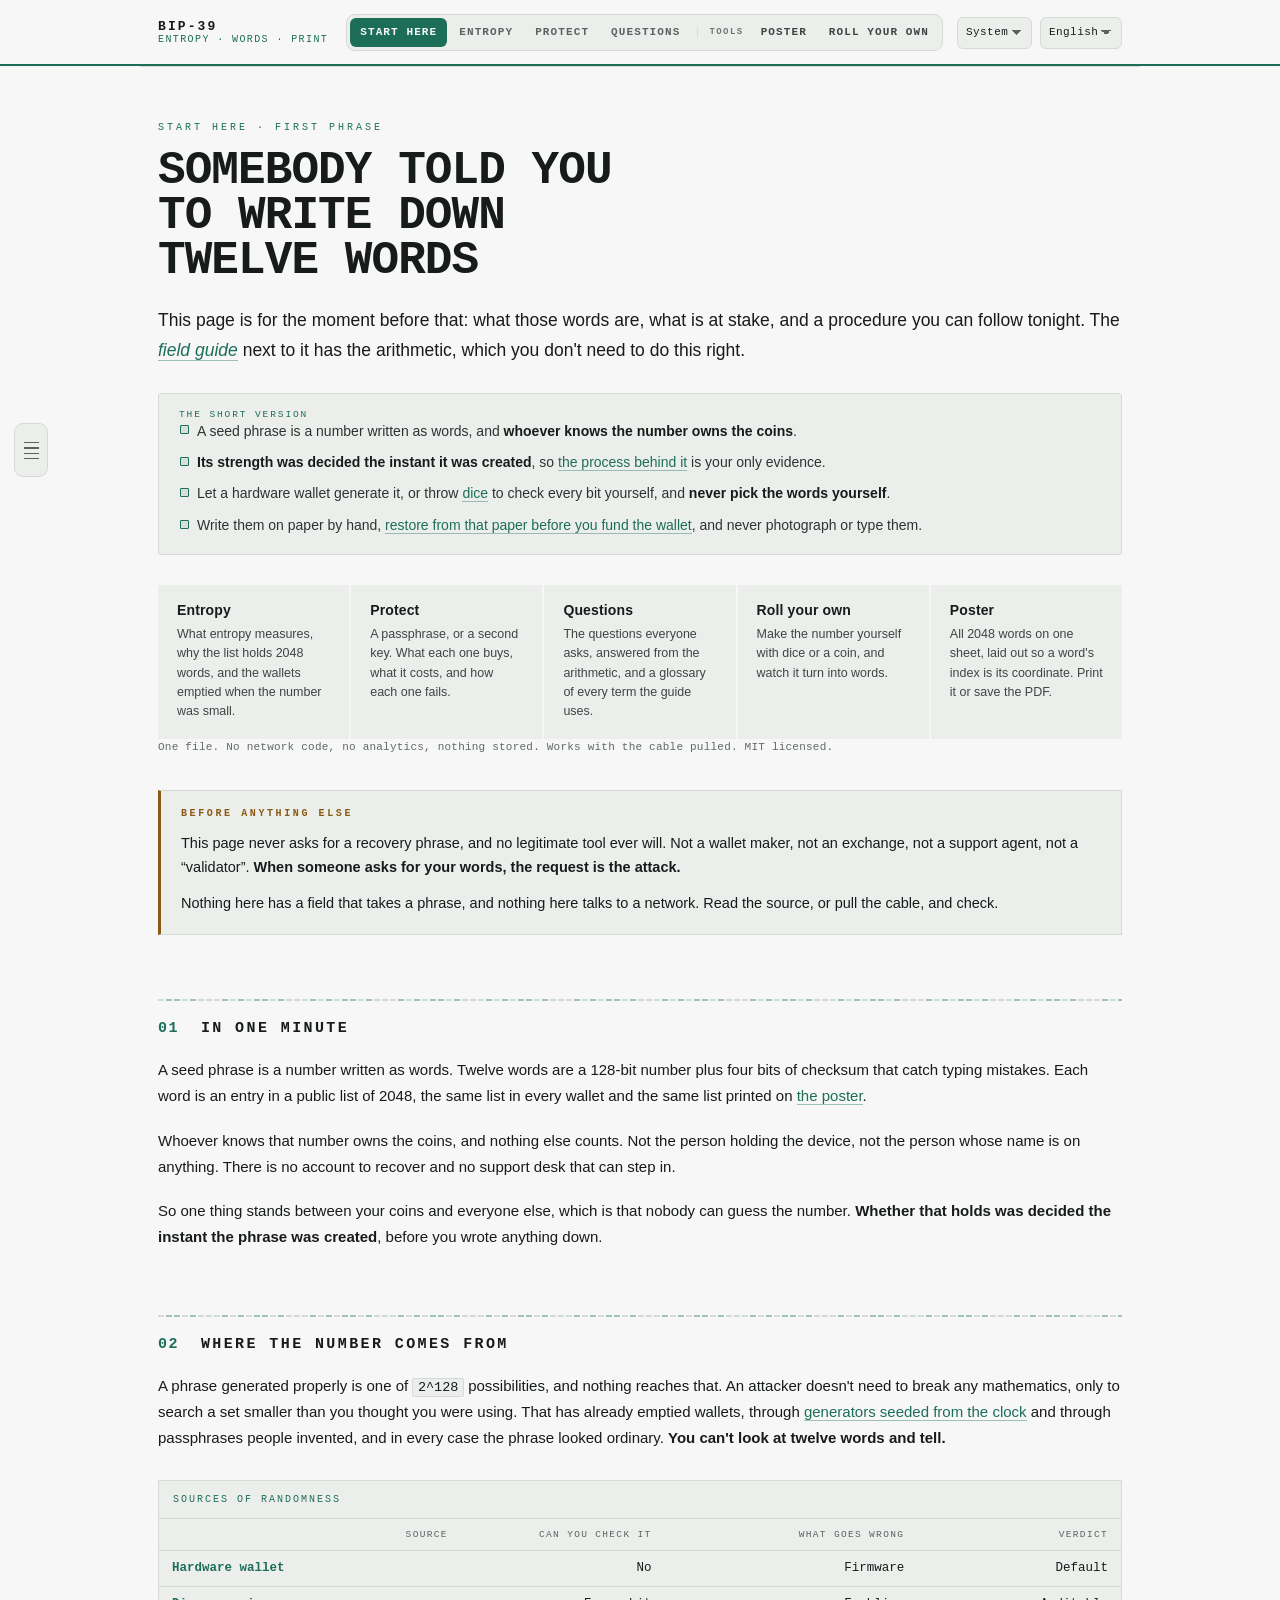
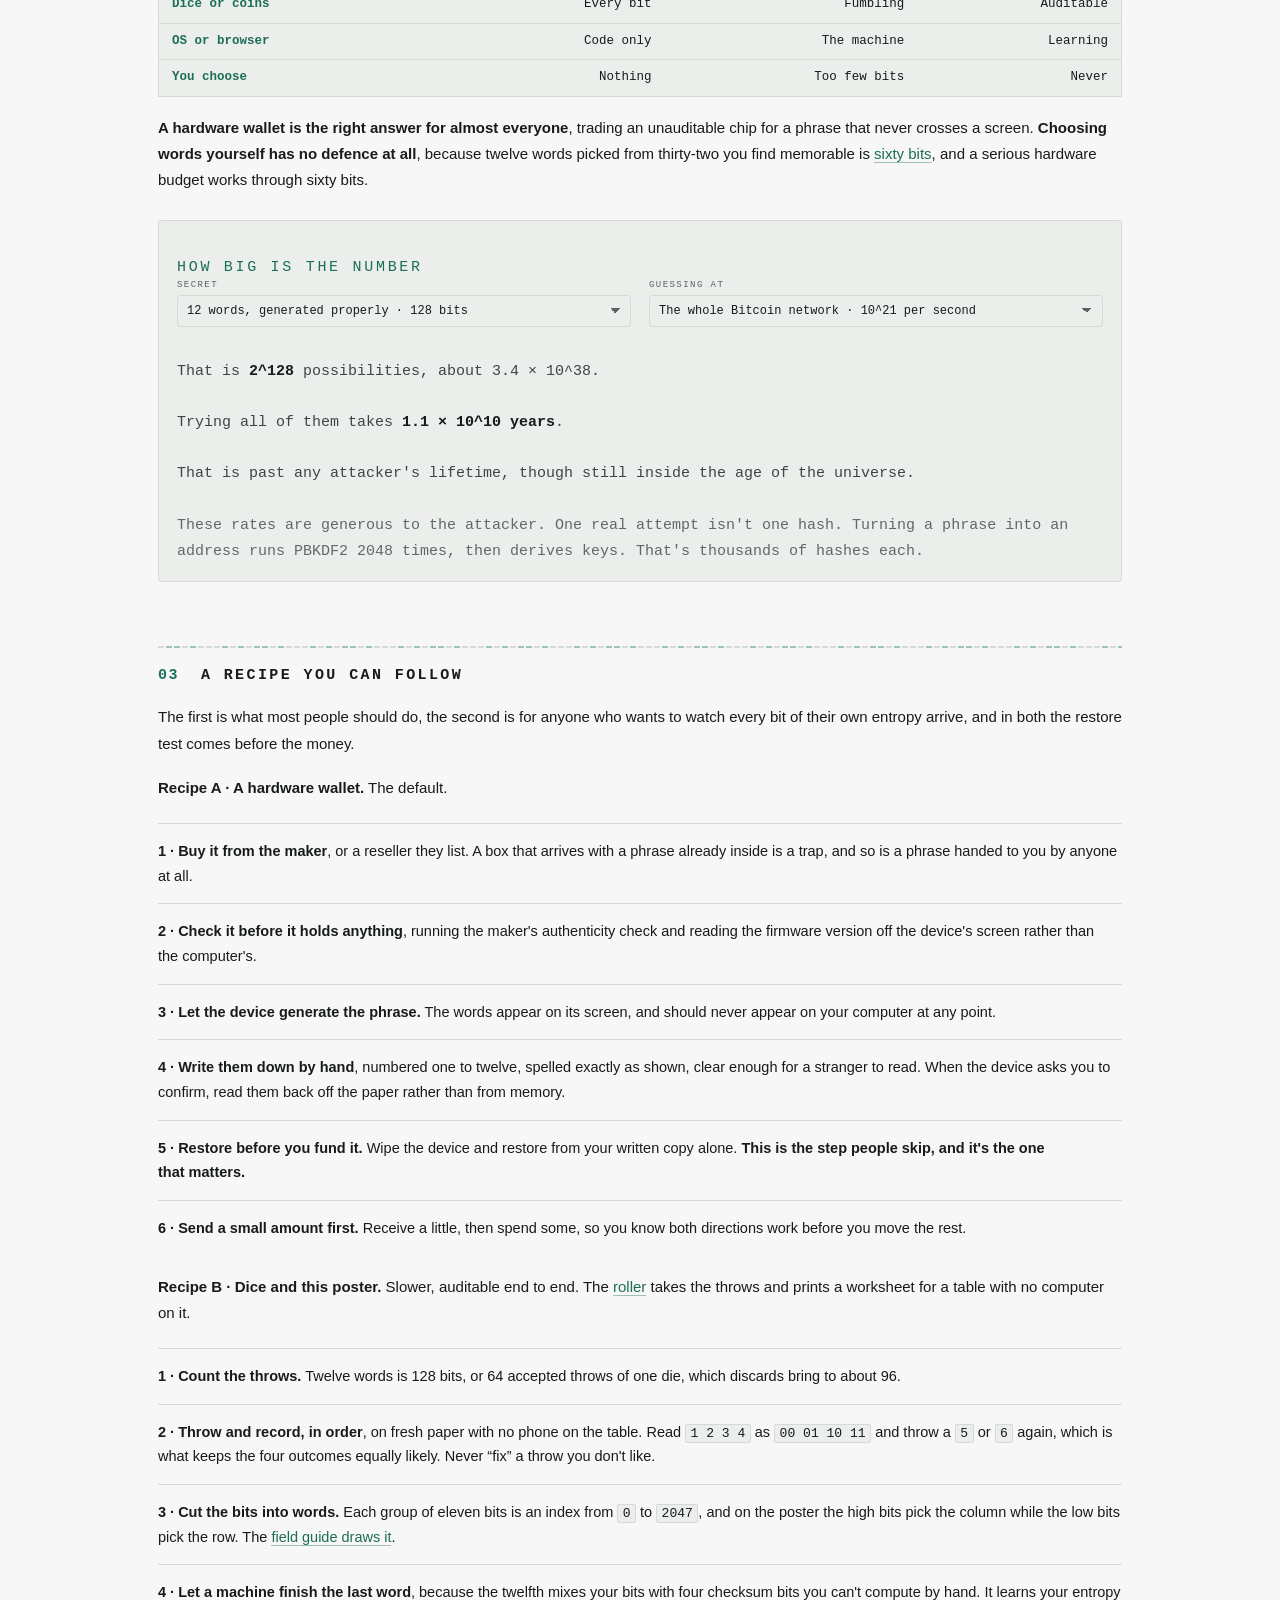
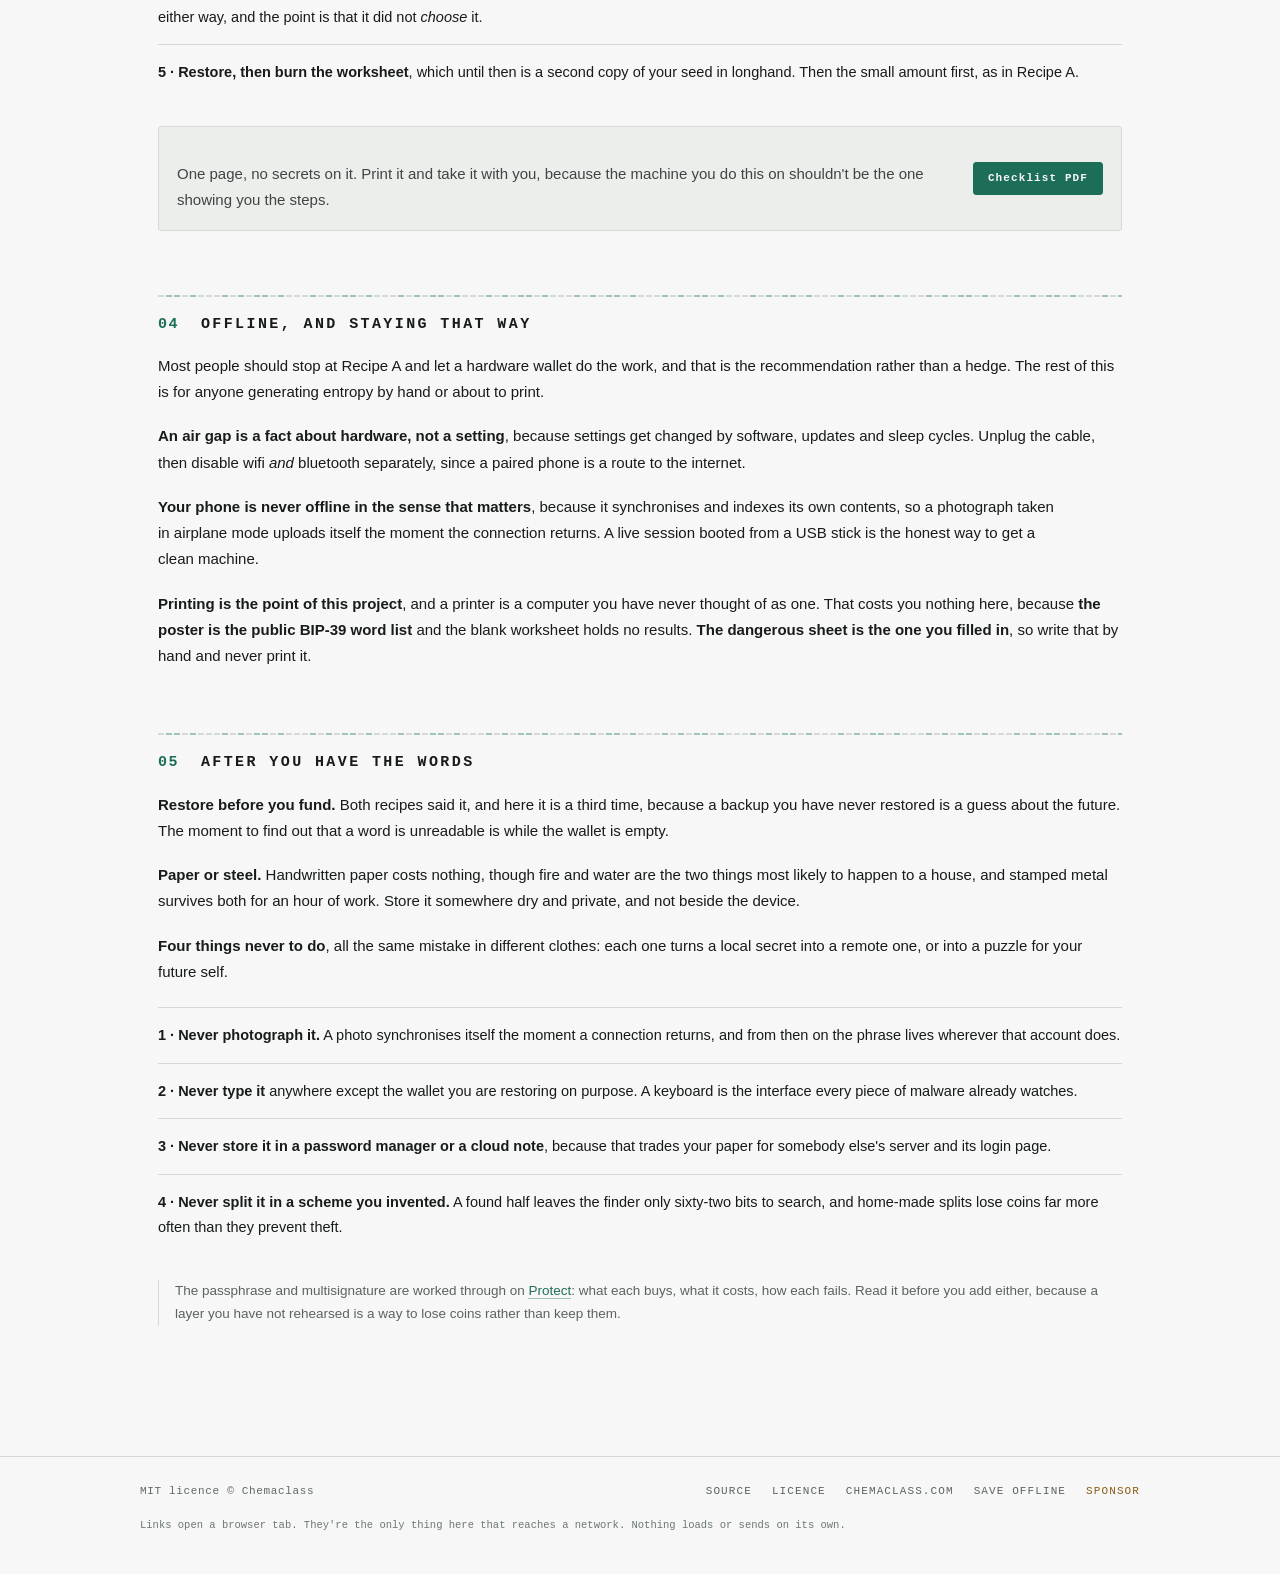
==== commit 2796b883: "feat: the page is made of bits, and the dice have faces Three things, all of them the subject rather" ====
--- a/index.html
+++ b/index.html
@@ -158,6 +158,12 @@
   --warn-wash:#2a2519;
   --patina-lift:#8ad3bd;
   --lift:0 6px 20px rgba(0,0,0,.34);
+  --bit-0:#2f3639;
+  --bit-1:#4a7d6f;
+
+  /* Eleven cells, the eleven bits of 837, the index of the word on the poster's
+     own legend. Every rule on the site is that number, set on an 88px repeat. */
+  --bit-rule:linear-gradient(90deg,var(--bit-0) 0px 6px,transparent 6px 8px,var(--bit-1) 8px 14px,transparent 14px 16px,var(--bit-1) 16px 22px,transparent 22px 24px,var(--bit-0) 24px 30px,transparent 30px 32px,var(--bit-1) 32px 38px,transparent 38px 40px,var(--bit-0) 40px 46px,transparent 46px 48px,var(--bit-0) 48px 54px,transparent 54px 56px,var(--bit-0) 56px 62px,transparent 62px 64px,var(--bit-1) 64px 70px,transparent 70px 72px,var(--bit-0) 72px 78px,transparent 78px 80px,var(--bit-1) 80px 86px,transparent 86px 88px);
 
   --mono:ui-monospace,"SF Mono",SFMono-Regular,Menlo,Consolas,"Liberation Mono",monospace;
   --grot:"Helvetica Neue",Helvetica,Arial,"Liberation Sans",system-ui,sans-serif;
@@ -188,6 +194,8 @@
   --warn-wash:#f6efdd;
   --patina-lift:#12523f;
   --lift:0 6px 18px rgba(20,22,28,.12);
+  --bit-0:#d5dad7;
+  --bit-1:#9dc4b6;
 }
 
 @media (prefers-color-scheme:light){
@@ -211,6 +219,8 @@
     --warn-wash:#f6efdd;
     --patina-lift:#12523f;
     --lift:0 6px 18px rgba(20,22,28,.12);
+    --bit-0:#d5dad7;
+    --bit-1:#9dc4b6;
   }
 }
 
@@ -506,6 +516,10 @@
   cursor:pointer;display:flex;flex-direction:column;align-items:center;justify-content:center;gap:5px}
 .roll-key:hover{border-color:var(--patina);color:var(--patina)}
 .roll-key:active{background:var(--chrome-3)}
+.roll-face{width:30px;height:30px;display:block}
+.roll-die,.roll-coin{fill:none;stroke:currentColor;stroke-width:1.5;opacity:.55}
+.roll-pip{fill:currentColor}
+.roll-key:hover .roll-die,.roll-key:hover .roll-coin{opacity:1}
 .roll-key span{font:500 9px/1 var(--mono);letter-spacing:.12em;color:var(--text-3)}
 .roll-key.rej span{color:var(--amber)}
 .roll-key[disabled]{opacity:.4;cursor:not-allowed}
@@ -622,7 +636,8 @@
 /* ─────────── sections ─────────── */
 .learn-sec{margin-top:64px;scroll-margin-top:132px}
 .learn-sec h2{
-  padding-top:18px;border-top:1px solid var(--chrome-3);
+  padding-top:20px;
+  background:var(--bit-rule) top left/88px 2px repeat-x;
   font:600 clamp(13px,1.5vw,15px)/1.35 var(--mono);
   letter-spacing:.16em;text-transform:uppercase;
 }
@@ -725,9 +740,11 @@
   font:400 14px/1.6 var(--grot);color:var(--text-1);
 }
 .learn-tldr li:first-child{margin-top:0}
+/* The same cell the eleven-bit figure draws, one per line. */
 .learn-tldr li::before{
-  content:"";position:absolute;left:2px;top:.62em;
-  width:6px;height:1px;background:var(--patina);
+  content:"";position:absolute;left:1px;top:.42em;
+  width:7px;height:7px;border-radius:1px;
+  background:var(--accent-wash);border:1px solid var(--patina);
 }
 .learn-tldr b{color:var(--chrome-ink);font-weight:600}
 .learn-tldr a{color:var(--patina);text-decoration:none;
@@ -3950,7 +3967,7 @@
 // Nothing below names a language, so adding one means adding those two files
 // and rebuilding. Keys missing from a translation fall back to the base
 // language one at a time, which lets a translation land over several commits.
-const I18N = {"en":{"_code":"en","_name":"English","bar.face":"Word face","bar.find":"Find word or index","bar.findPlaceholder":"abandon · 1024","bar.grid":"Grid","bar.orientation":"Orientation","bar.paper":"Paper","brand.tag":"entropy · words · print","btn.clear":"Clear","btn.load":"Load","btn.pdf":"PDF","btn.print":"PRINT","btn.undo":"Undo","btn.worksheet":"Worksheet PDF","cl.blurb":"One page, no secrets on it. Print it and take it with you, because the machine you do this on shouldn't be the one showing you the steps.","cl.button":"Checklist PDF","cl.eyebrow":"BIP-39 BY HAND","cl.foot1":"Adding a passphrase or a second key is a separate decision, and every layer must be rehearsed before it holds money.","cl.foot2":"Nobody legitimate ever needs your words. Not a wallet maker, not support, not a recovery service.","cl.foot3":"A FILLED WORKSHEET IS YOUR SEED IN LONGHAND. THIS SHEET IS NOT. BURN THE ONE, KEEP THE OTHER.","cl.s1":"BEFORE YOU START","cl.s1a":"Pen and paper on the table. Not a phone, not a text file.","cl.s1b":"Network off at the hardware, not in a setting. Cable out, wifi and bluetooth off.","cl.s1c":"No phone in the room with a camera or a microphone you didn't switch off.","cl.s1d":"If you're using this page, you downloaded it, checked its hash, and opened it offline.","cl.s2":"GENERATE","cl.s2a":"A hardware wallet makes the phrase, or you throw dice and never pick words yourself.","cl.s2b":"Dice: 1 to 4 are two bits each, 5 and 6 get thrown again. 64 accepted throws is 128 bits.","cl.s2c":"Never accept a phrase somebody else generated, printed, or sold you in a box.","cl.s3":"RECORD","cl.s3a":"Write the words by hand, numbered 1 to 12, in order. Order is part of the secret.","cl.s3b":"Read them back against the screen once, then read them back a second time.","cl.s3c":"No photo, no password manager, no cloud note, no email to yourself.","cl.s4":"VERIFY BEFORE YOU FUND","cl.s4a":"Wipe the device or start a fresh wallet, then restore from the paper you wrote.","cl.s4b":"Check the first receive address matches. An empty wallet usually means the derivation path or a passphrase, not the words.","cl.s4c":"Only now send money to it. Send a small amount first.","cl.s5":"STORE","cl.s5a":"Paper in a dry, private place. Steel if fire or water is the threat you mean.","cl.s5b":"A second copy in a second building. Not a second drawer.","cl.s5c":"Don't invent your own way to split the phrase. That loses coins more often than it protects them.","cl.s6":"CLEAN UP","cl.s6a":"Destroy every working copy: the filled worksheet, the scratch paper, the live session.","cl.s6b":"Power the machine off before it goes back on a network.","cl.sub":"Print it. Tick as you go. Nothing on this sheet is secret.","cl.title":"Do this, in this order","face.grot":"Grotesque","face.mono":"Monospace","face.serif":"Serif","footer.aria":"Project links","footer.licence":"MIT licence © Chemaclass","footer.licenceLink":"Licence","footer.note":"Links open a browser tab. They're the only thing here that reaches a network. Nothing loads or sends on its own.","footer.site":"chemaclass.com","footer.source":"Source","footer.sponsor":"Sponsor","grid.16x128":"16 × 128 · one sheet (4+7 bits)","grid.16x64":"16 × 64 · two sheets","grid.32x64":"32 × 64 · one sheet (5+6 bits)","grid.4x64":"4 × 64 · eight sheets","grid.8x128":"8 × 128 · two sheets","grid.8x64":"8 × 64 · four sheets","grid.auto":"Auto: largest type, one sheet","lang.label":"Language","nav.aria":"Sections","nav.faq":"Questions","nav.learn":"Entropy","nav.poster":"Poster","nav.protect":"Protect","nav.roll":"Roll your own","nav.save":"Save offline","nav.saveHint":"Save this page to disk. It's one self-contained file, so it keeps working with the network off.","nav.skip":"Skip to content","nav.start":"Start here","nav.toc":"Sections on this page","nav.tools":"Tools","nav.top":"Top","orient.landscape":"Landscape","orient.portrait":"Portrait","paths.faq":"The questions everyone asks, answered from the arithmetic, and a glossary of every term the guide uses.","paths.learn":"What entropy measures, why the list holds 2048 words, and the wallets emptied when the number was small.","paths.poster":"All 2048 words on one sheet, laid out so a word's index is its coordinate. Print it or save the PDF.","paths.protect":"A passphrase, or a second key. What each one buys, what it costs, and how each one fails.","paths.roll":"Make the number yourself with dice or a coin, and watch it turn into words.","paths.trust":"One file. No network code, no analytics, nothing stored. Works with the cable pulled. MIT licensed.","pdf.colophonLead":"FIRST FOUR LETTERS ARE UNIQUE","pdf.colophonSource":"bitcoin/bips · bip-0039 · english.txt","pdf.decoderLabel":"HOW TO READ A WORD","pdf.decoderMath":"column {col} + row {row} = {idx}","pdf.eyebrow":"BIP-39 · ENGLISH · 2048 WORDS","pdf.sheetTag":"SHEET {n} / {of} · {lo}-{hi}","pdf.subtitle":"The high {c} bits pick a column. The low {r} pick a row. So a word's index is its coordinate on this sheet. The first four letters, set in black, are unique across all 2048. The grey tail is redundant.","pdf.title1":"THE ELEVEN-BIT","pdf.title2":"ADDRESS ","pdf.title3":"SPACE","pdf.titleTight":"THE ELEVEN-BIT ADDRESS ","readout.landscape":"landscape","readout.match":"1 match, index {i} · {word}","readout.matches":"{n} matches","readout.oneSheet":"one sheet","readout.portrait":"portrait","readout.preview":"preview at {pct} %, prints full size","readout.printTip":"Print at 100 % scale with background graphics on.","readout.sheets":"{n} sheets","readout.small":"Small. Try landscape, or A3, or split it across sheets.","readout.split":"{a}+{b} bit split","readout.type":"word type {pt} pt","readout.warn":"Public standard list. Never mark your own recovery words on it.","roll.balance":"{ones} ones, {zeros} zeros","roll.balanceOdd":"Further from even than 99 runs in 100. Any single result is as likely as any other, so this does not make your phrase weaker. It does suggest a bent coin, a loaded die, or a hand that stopped throwing honestly.","roll.checksumLabel":"Checksum · first {n} bits of sha256(entropy)","roll.coin":"Coin: one flip","roll.count":"{have} / {need} bits · {throws} {unit}","roll.dice":"Dice: one d6","roll.disabled":"The entropy engine didn't load, so this section is off.","roll.entropyLabel":"Entropy · {n} bits","roll.flips":"flips","roll.footnote":"These words are exactly as unpredictable as your throws were. No more. A phrase made in a browser tab is for learning. Put nothing on it you'd mind losing.","roll.hintCoin":"Flip a real coin. Heads is 1, tails is 0. Press H or T, or 1 and 0. Backspace undoes the last flip.","roll.hintDice":"Throw a real d6 and press what you see. 1 to 4 carry two bits each. 5 and 6 carry nothing, so throw again. That's what keeps the sixteen pairs equally likely. Backspace undoes the last throw.","roll.keyReroll":"reroll","roll.lastNote":"Your final seven entropy bits fix a block of sixteen consecutive words, {lo} to {hi}. The checksum picks which one of the sixteen it is. So you can do the whole thing by hand and let a wallet finish it: enter the first eleven words, try the sixteen, and only one is accepted.","roll.lastTitle":"The last word is one of sixteen","roll.lastYours":"yours","roll.lead":"Twelve words are a 128-bit number plus a 4-bit checksum. Below you make that number yourself, one throw at a time, and watch it turn into words. Nothing here leaves the page. There's no network code in this file at all.","roll.leadLink":"If the words entropy and checksum are doing no work for you yet, read {link} first.","roll.leadLinkText":"the field guide","roll.length":"Length","roll.load":"Type in throws or bits","roll.loadBad":"Only 1 to 6 for dice, or 0 and 1 for bits. Letters aren't accepted here, and a recovery phrase never should be.","roll.loadDone":"Loaded {n} {unit} from the worksheet.","roll.loadLong":"That is more than {need} bits. The extra was ignored.","roll.loadPlaceholder":"3 1 4 2 … or 0110 1001 …","roll.readOff":"Check any word against {link}: the high bits of its index pick the column, the low bits the row.","roll.readOffLinkText":"the poster","roll.rerolled":" · {n} rerolled","roll.source":"Source","roll.throws":"throws","roll.title":"Roll your own entropy","roll.togoCoin":" · {n} flips to go","roll.togoDice":" · about {n} throws to go","roll.warn":"A phrase generated in a browser is for {em}. For money you intend to keep, use a hardware wallet, or do this on a machine that's offline and stays offline. Never type an existing seed phrase into this page, or any other.","roll.warnEm":"learning and verification","roll.warnLead":"Read this first.","roll.words12":"12 words · 128 bits","roll.words24":"24 words · 256 bits","roll.wordsLabel":"{n} words · each one eleven bits of the {total}-bit total","scale.ages":"That is {n} times the age of the universe.","scale.beyondLife":"That is past any attacker's lifetime, though still inside the age of the universe.","scale.covered":"Running since the Big Bang at that rate, you would have covered {pct} of the space.","scale.instant":"less than a second","scale.rate.bitcoin":"The whole Bitcoin network · 10^21 per second","scale.rate.botnet":"A large botnet · 10^15 per second","scale.rate.earth":"Every computer on Earth · 10^19 per second","scale.rate.laptop":"One laptop · 10^9 per second","scale.rateLabel":"Guessing at","scale.reachable":"This is reachable. A search of {time} isn't a wall. It's an afternoon and a bill.","scale.secret.b128":"12 words, generated properly · 128 bits","scale.secret.b256":"24 words, generated properly · 256 bits","scale.secret.b32":"A wallet with a 32-bit seed bug · 32 bits","scale.secret.chosen":"12 words a person chose · about 60 bits","scale.secretLabel":"Secret","scale.space":"That is {n} possibilities, about {approx}.","scale.takes":"Trying all of them takes {time}.","scale.title":"How big is the number","scale.trialNote":"These rates are generous to the attacker. One real attempt isn't one hash. Turning a phrase into an address runs PBKDF2 2048 times, then derives keys. That's thousands of hashes each.","scale.unit.d":"{n} days","scale.unit.h":"{n} hours","scale.unit.min":"{n} minutes","scale.unit.s":"{n} seconds","scale.unit.y":"{n} years","theme.dark":"Dark","theme.hint":"Not saved. This page stores nothing, so it follows your system again on reload.","theme.label":"Theme","theme.light":"Light","theme.system":"System","toggle.prefix":"Prefix emphasis","toggle.rules":"Row rules","ws.colIndex":"INDEX","ws.colWord":"WORD","ws.continued":"{words} words · continued","ws.eyebrow":"BIP-39 BY HAND","ws.foot1":"The first {n} words follow from your bits alone. This sheet and the poster are enough for them.","ws.foot2":"For the last word, read its first seven boxes as a number and multiply by 16. That index and the fifteen after it are your only candidates, sixteen words in a row on the poster. Enter the first eleven words in a wallet and try them: one is accepted.","ws.foot3":"BURN OR SHRED THIS SHEET ONCE THE PHRASE IS RECORDED. IT IS YOUR SEED IN LONGHAND.","ws.lastWord":"last word: seven bits from you, four from the checksum","ws.note2":"Each throw is two bits: 1 is 00, 2 is 01, 3 is 10, 4 is 11. Fill the cells left to right, top to bottom.","ws.note3":"Eleven bits per word. Read the first four bits as a column, the last seven as a row. On a 32 x 64 sheet it's the first five and last six. Write the index, then the word.","ws.noteCoin":"One coin, {n} times. Heads is 1, tails is 0. Write each result in a box, in order. A flip is already a bit, so there's nothing to convert.","ws.noteDice":"One die, until {n} boxes are full. Write 1, 2, 3 or 4 in the next box. A 5 or a 6 fills no box, so throw again. Rejecting them keeps the four outcomes equally likely.","ws.step1Coin":"FLIP","ws.step1Dice":"THROW","ws.step2":"TRANSCRIBE","ws.step3":"READ OFF THE POSTER","ws.sub":"{words} words · {bits} bits of entropy · {n} {unit}","ws.titleCoin":"Coin worksheet","ws.titleDice":"Dice worksheet","ws.unitFlips":"flips","ws.unitThrows":"accepted throws"},"es":{"_code":"es","_name":"Español","bar.face":"Tipografía","bar.find":"Buscar palabra o índice","bar.findPlaceholder":"abandon · 1024","bar.grid":"Cuadrícula","bar.orientation":"Orientación","bar.paper":"Papel","brand.tag":"entropía · palabras · imprimir","btn.clear":"Borrar","btn.load":"Cargar","btn.pdf":"PDF","btn.print":"IMPRIMIR","btn.undo":"Deshacer","btn.worksheet":"Hoja de trabajo PDF","cl.blurb":"Una página, sin secretos. Imprímela y llévatela, porque la máquina donde haces esto no debería ser la que te enseña los pasos.","cl.button":"PDF de la lista","cl.eyebrow":"BIP-39 A MANO","cl.foot1":"Añadir una frase de contraseña o una segunda clave es otra decisión, y toda capa hay que ensayarla antes de que guarde dinero.","cl.foot2":"Nadie legítimo necesita jamás tus palabras. Ni el fabricante del monedero, ni soporte, ni un servicio de recuperación.","cl.foot3":"UNA HOJA RELLENADA ES TU SEMILLA A MANO. ESTA NO LO ES. QUEMA LA UNA, GUARDA LA OTRA.","cl.s1":"ANTES DE EMPEZAR","cl.s1a":"Papel y boli en la mesa. Ni el móvil, ni un archivo de texto.","cl.s1b":"Red apagada en el hardware, no en un ajuste. Cable fuera, wifi y bluetooth apagados.","cl.s1c":"Ningún móvil en la habitación con una cámara o un micrófono que no hayas apagado.","cl.s1d":"Si usas esta página, la descargaste, comprobaste su hash y la abriste sin conexión.","cl.s2":"GENERA","cl.s2a":"La frase la hace un monedero hardware, o la tiras con dados y nunca eliges tú las palabras.","cl.s2b":"Dados: del 1 al 4 son dos bits cada uno, el 5 y el 6 se vuelven a tirar. 64 tiradas válidas son 128 bits.","cl.s2c":"Nunca aceptes una frase que haya generado, impreso o vendido otra persona.","cl.s3":"APÚNTALA","cl.s3a":"Escribe las palabras a mano, numeradas del 1 al 12, en orden. El orden es parte del secreto.","cl.s3b":"Léelas contra la pantalla una vez, y luego léelas una segunda vez.","cl.s3c":"Sin fotos, sin gestor de contraseñas, sin nota en la nube, sin correo a ti mismo.","cl.s4":"COMPRUEBA ANTES DE METER DINERO","cl.s4a":"Borra el dispositivo o empieza un monedero nuevo, y restaura desde el papel que escribiste.","cl.s4b":"Mira que la primera dirección de recepción coincide. Un monedero vacío suele ser la ruta de derivación o una frase de contraseña, no las palabras.","cl.s4c":"Solo ahora le mandas dinero. Manda primero una cantidad pequeña.","cl.s5":"GUÁRDALA","cl.s5a":"Papel en un sitio seco y privado. Acero si la amenaza que tienes en mente es el fuego o el agua.","cl.s5b":"Una segunda copia en un segundo edificio. No en un segundo cajón.","cl.s5c":"No te inventes tu propia forma de repartir la frase. Eso pierde monedas más veces de las que protege.","cl.s6":"RECOGE","cl.s6a":"Destruye toda copia de trabajo: la hoja rellenada, el papel de borrador, la sesión en vivo.","cl.s6b":"Apaga la máquina antes de que vuelva a una red.","cl.sub":"Imprímelo. Ve marcando. Nada de esta hoja es secreto.","cl.title":"Haz esto, en este orden","face.grot":"Grotesca","face.mono":"Monoespaciada","face.serif":"Serif","footer.aria":"Enlaces del proyecto","footer.licence":"Licencia MIT © Chemaclass","footer.licenceLink":"Licencia","footer.note":"Los enlaces abren una pestaña del navegador. Son lo único de aquí que llega a una red. Nada se carga ni se envía por su cuenta.","footer.site":"chemaclass.com","footer.source":"Código","footer.sponsor":"Patrocinar","grid.16x128":"16 × 128 · una hoja (4+7 bits)","grid.16x64":"16 × 64 · dos hojas","grid.32x64":"32 × 64 · una hoja (5+6 bits)","grid.4x64":"4 × 64 · ocho hojas","grid.8x128":"8 × 128 · dos hojas","grid.8x64":"8 × 64 · cuatro hojas","grid.auto":"Auto: cuerpo mayor, una hoja","lang.label":"Idioma","nav.aria":"Secciones","nav.faq":"Preguntas","nav.learn":"Entropía","nav.poster":"Póster","nav.protect":"Protégete","nav.roll":"Genera la tuya","nav.save":"Descargar","nav.saveHint":"Descarga esta página en tu disco. Es un único archivo autónomo y sigue funcionando con la red desconectada.","nav.skip":"Saltar al contenido","nav.start":"Empieza aquí","nav.toc":"Secciones de esta página","nav.tools":"Herramientas","nav.top":"Arriba","orient.landscape":"Horizontal","orient.portrait":"Vertical","paths.faq":"Las preguntas que todo el mundo hace, respondidas desde la aritmética, y un glosario de los términos que usa la guía.","paths.learn":"Qué mide la entropía, por qué la lista tiene 2048 palabras y los monederos vaciados cuando el número era pequeño.","paths.poster":"Las 2048 palabras en una hoja, colocadas para que el índice de cada palabra sea su coordenada. Imprímela o guarda el PDF.","paths.protect":"Una frase de contraseña, o una segunda clave. Qué te da cada una, qué te cuesta y cómo falla.","paths.roll":"Haz el número tú con dados o una moneda, y velo convertirse en palabras.","paths.trust":"Un archivo. Sin código de red, sin analíticas, sin nada almacenado. Funciona con el cable desenchufado. Licencia MIT.","pdf.colophonLead":"CUATRO PRIMERAS LETRAS ÚNICAS","pdf.colophonSource":"bitcoin/bips · bip-0039 · english.txt","pdf.decoderLabel":"CÓMO LEER UNA PALABRA","pdf.decoderMath":"columna {col} + fila {row} = {idx}","pdf.eyebrow":"BIP-39 · INGLÉS · 2048 PALABRAS","pdf.sheetTag":"HOJA {n} / {of} · {lo}-{hi}","pdf.subtitle":"Los {c} bits altos eligen una columna. Los {r} bajos eligen una fila. Así que el índice de una palabra es su coordenada en esta hoja. Las cuatro primeras letras, en negro, son únicas entre las 2048. La cola gris es redundante.","pdf.title1":"DIRECCIONES","pdf.title2":"DE ","pdf.title3":"ONCE BITS","pdf.titleTight":"DIRECCIONES DE ","readout.landscape":"horizontal","readout.match":"1 coincidencia, índice {i} · {word}","readout.matches":"{n} coincidencias","readout.oneSheet":"una hoja","readout.portrait":"vertical","readout.preview":"vista previa al {pct} %, se imprime a tamaño real","readout.printTip":"Imprime al 100 % de escala con los gráficos de fondo activados.","readout.sheets":"{n} hojas","readout.small":"Pequeño. Prueba horizontal, o A3, o repartirlo en varias hojas.","readout.split":"división de bits {a}+{b}","readout.type":"cuerpo de palabra {pt} pt","readout.warn":"Lista pública del estándar. Nunca marques en ella tus propias palabras de recuperación.","roll.balance":"{ones} unos, {zeros} ceros","roll.balanceOdd":"Más lejos de la mitad que 99 rondas de cada 100. Cualquier resultado concreto es tan probable como otro, así que esto no hace tu frase más débil. Sí sugiere una moneda torcida, un dado cargado o una mano que dejó de tirar honestamente.","roll.checksumLabel":"Suma de verificación · primeros {n} bits de sha256(entropía)","roll.coin":"Moneda: un lanzamiento","roll.count":"{have} / {need} bits · {throws} {unit}","roll.dice":"Dados: un d6","roll.disabled":"El motor de entropía no se cargó, así que esta sección está desactivada.","roll.entropyLabel":"Entropía · {n} bits","roll.flips":"lanzamientos","roll.footnote":"Estas palabras son exactamente tan impredecibles como lo fueron tus tiradas. Nada más. Una frase creada en una pestaña del navegador sirve para aprender. No pongas en ella nada que te importe perder.","roll.hintCoin":"Lanza una moneda real. Cara es 1, cruz es 0. Pulsa H o T, o 1 y 0. Retroceso deshace el último lanzamiento.","roll.hintDice":"Tira un d6 real y pulsa lo que veas. Del 1 al 4 llevan dos bits cada uno. El 5 y el 6 no llevan nada, así que vuelve a tirar. Eso es lo que mantiene igual de probables los dieciséis pares. Retroceso deshace la última tirada.","roll.keyReroll":"repetir","roll.lastNote":"Tus siete últimos bits de entropía fijan un bloque de dieciséis palabras seguidas, de la {lo} a la {hi}. La suma de verificación elige cuál de las dieciséis es. Así puedes hacerlo todo a mano y dejar que un monedero lo termine: metes las once primeras palabras, pruebas las dieciséis y solo una se acepta.","roll.lastTitle":"La última palabra es una de dieciséis","roll.lastYours":"la tuya","roll.lead":"Doce palabras son un número de 128 bits más una suma de verificación de 4 bits. Abajo construyes ese número tú, una tirada cada vez, y lo ves convertirse en palabras. Nada de esto sale de la página. En este archivo no hay ningún código de red.","roll.leadLink":"Si las palabras entropía y suma de verificación aún no te dicen nada, lee antes {link}.","roll.leadLinkText":"la guía de campo","roll.length":"Longitud","roll.load":"Escribe tiradas o bits","roll.loadBad":"Solo del 1 al 6 para dados, o 0 y 1 para bits. Aquí no se aceptan letras, y una frase de recuperación no debería escribirse nunca.","roll.loadDone":"Se cargaron {n} {unit} de la hoja de trabajo.","roll.loadLong":"Eso supera los {need} bits. Se ignoró lo que sobra.","roll.loadPlaceholder":"3 1 4 2 … o 0110 1001 …","roll.readOff":"Comprueba cualquier palabra contra {link}: los bits altos de su índice eligen la columna y los bajos la fila.","roll.readOffLinkText":"el póster","roll.rerolled":" · {n} repetidas","roll.source":"Fuente","roll.throws":"tiradas","roll.title":"Genera tu propia entropía","roll.togoCoin":" · quedan {n} lanzamientos","roll.togoDice":" · quedan unas {n} tiradas","roll.warn":"Una frase generada en un navegador sirve para {em}. Para dinero que pienses conservar, usa un monedero hardware, o haz esto en una máquina que esté sin conexión y siga sin conexión. Nunca escribas una frase semilla existente en esta página, ni en ninguna otra.","roll.warnEm":"aprender y verificar","roll.warnLead":"Lee esto primero.","roll.words12":"12 palabras · 128 bits","roll.words24":"24 palabras · 256 bits","roll.wordsLabel":"{n} palabras · cada una once bits del total de {total} bits","scale.ages":"Eso es {n} veces la edad del universo.","scale.beyondLife":"Eso supera la vida de cualquier atacante, aunque sigue dentro de la edad del universo.","scale.covered":"Probando desde el Big Bang a ese ritmo, habrías cubierto el {pct} del espacio.","scale.instant":"menos de un segundo","scale.rate.bitcoin":"Toda la red de Bitcoin · 10^21 por segundo","scale.rate.botnet":"Una gran botnet · 10^15 por segundo","scale.rate.earth":"Todos los ordenadores de la Tierra · 10^19 por segundo","scale.rate.laptop":"Un portátil · 10^9 por segundo","scale.rateLabel":"Probando a","scale.reachable":"Esto está al alcance. Una búsqueda de {time} no es un muro. Es una tarde y una factura.","scale.secret.b128":"12 palabras, generadas bien · 128 bits","scale.secret.b256":"24 palabras, generadas bien · 256 bits","scale.secret.b32":"Un monedero con un fallo de semilla de 32 bits · 32 bits","scale.secret.chosen":"12 palabras elegidas por una persona · unos 60 bits","scale.secretLabel":"Secreto","scale.space":"Eso son {n} posibilidades, unas {approx}.","scale.takes":"Probarlas todas lleva {time}.","scale.title":"Qué tamaño tiene el número","scale.trialNote":"Estos ritmos son generosos con el atacante. Un intento real no es un hash. Convertir una frase en una dirección ejecuta PBKDF2 2048 veces y luego deriva claves. Eso son miles de hashes por intento.","scale.unit.d":"{n} días","scale.unit.h":"{n} horas","scale.unit.min":"{n} minutos","scale.unit.s":"{n} segundos","scale.unit.y":"{n} años","theme.dark":"Oscuro","theme.hint":"No se guarda. Esta página no almacena nada, así que al recargar vuelve a seguir a tu sistema.","theme.label":"Tema","theme.light":"Claro","theme.system":"Sistema","toggle.prefix":"Énfasis de prefijo","toggle.rules":"Líneas de fila","ws.colIndex":"ÍNDICE","ws.colWord":"PALABRA","ws.continued":"{words} palabras · continuación","ws.eyebrow":"BIP-39 A MANO","ws.foot1":"Las primeras {n} palabras salen solo de tus bits. Esta hoja y el póster bastan para ellas.","ws.foot2":"Para la última palabra, lee sus siete primeras casillas como número y multiplica por 16. Ese índice y los quince siguientes son tus únicos candidatos, dieciséis palabras seguidas del póster. Mete las once primeras en un monedero y pruébalas: solo una se acepta.","ws.foot3":"QUEMA O DESTRUYE ESTA HOJA CUANDO LA FRASE ESTÉ ANOTADA. ES TU SEMILLA ESCRITA A MANO.","ws.lastWord":"última palabra: siete bits tuyos, cuatro de la suma de verificación","ws.note2":"Cada tirada son dos bits: 1 es 00, 2 es 01, 3 es 10, 4 es 11. Rellena las celdas de izquierda a derecha y de arriba abajo.","ws.note3":"Once bits por palabra. Lee los cuatro primeros bits como columna y los siete últimos como fila. En una hoja de 32 x 64, los cinco primeros y los seis últimos. Escribe el índice y luego la palabra.","ws.noteCoin":"Una moneda, {n} veces. Cara es 1, cruz es 0. Escribe cada resultado en una casilla, en orden. Un lanzamiento ya es un bit, así que no hay nada que convertir.","ws.noteDice":"Un dado, hasta llenar {n} casillas. Escribe 1, 2, 3 o 4 en la casilla siguiente. Un 5 o un 6 no llenan ninguna, así que vuelve a tirar. Rechazarlos mantiene igual de probables los cuatro resultados.","ws.step1Coin":"LANZA","ws.step1Dice":"TIRA","ws.step2":"TRANSCRIBE","ws.step3":"LEE EN EL PÓSTER","ws.sub":"{words} palabras · {bits} bits de entropía · {n} {unit}","ws.titleCoin":"Hoja de moneda","ws.titleDice":"Hoja de dados","ws.unitFlips":"lanzamientos","ws.unitThrows":"tiradas aceptadas"}};
+const I18N = {"en":{"_code":"en","_name":"English","bar.face":"Word face","bar.find":"Find word or index","bar.findPlaceholder":"abandon · 1024","bar.grid":"Grid","bar.orientation":"Orientation","bar.paper":"Paper","brand.tag":"entropy · words · print","btn.clear":"Clear","btn.load":"Load","btn.pdf":"PDF","btn.print":"PRINT","btn.undo":"Undo","btn.worksheet":"Worksheet PDF","cl.blurb":"One page, no secrets on it. Print it and take it with you, because the machine you do this on shouldn't be the one showing you the steps.","cl.button":"Checklist PDF","cl.eyebrow":"BIP-39 BY HAND","cl.foot1":"Adding a passphrase or a second key is a separate decision, and every layer must be rehearsed before it holds money.","cl.foot2":"Nobody legitimate ever needs your words. Not a wallet maker, not support, not a recovery service.","cl.foot3":"A FILLED WORKSHEET IS YOUR SEED IN LONGHAND. THIS SHEET IS NOT. BURN THE ONE, KEEP THE OTHER.","cl.s1":"BEFORE YOU START","cl.s1a":"Pen and paper on the table. Not a phone, not a text file.","cl.s1b":"Network off at the hardware, not in a setting. Cable out, wifi and bluetooth off.","cl.s1c":"No phone in the room with a camera or a microphone you didn't switch off.","cl.s1d":"If you're using this page, you downloaded it, checked its hash, and opened it offline.","cl.s2":"GENERATE","cl.s2a":"A hardware wallet makes the phrase, or you throw dice and never pick words yourself.","cl.s2b":"Dice: 1 to 4 are two bits each, 5 and 6 get thrown again. 64 accepted throws is 128 bits.","cl.s2c":"Never accept a phrase somebody else generated, printed, or sold you in a box.","cl.s3":"RECORD","cl.s3a":"Write the words by hand, numbered 1 to 12, in order. Order is part of the secret.","cl.s3b":"Read them back against the screen once, then read them back a second time.","cl.s3c":"No photo, no password manager, no cloud note, no email to yourself.","cl.s4":"VERIFY BEFORE YOU FUND","cl.s4a":"Wipe the device or start a fresh wallet, then restore from the paper you wrote.","cl.s4b":"Check the first receive address matches. An empty wallet usually means the derivation path or a passphrase, not the words.","cl.s4c":"Only now send money to it. Send a small amount first.","cl.s5":"STORE","cl.s5a":"Paper in a dry, private place. Steel if fire or water is the threat you mean.","cl.s5b":"A second copy in a second building. Not a second drawer.","cl.s5c":"Don't invent your own way to split the phrase. That loses coins more often than it protects them.","cl.s6":"CLEAN UP","cl.s6a":"Destroy every working copy: the filled worksheet, the scratch paper, the live session.","cl.s6b":"Power the machine off before it goes back on a network.","cl.sub":"Print it. Tick as you go. Nothing on this sheet is secret.","cl.title":"Do this, in this order","face.grot":"Grotesque","face.mono":"Monospace","face.serif":"Serif","footer.aria":"Project links","footer.licence":"MIT licence © Chemaclass","footer.licenceLink":"Licence","footer.note":"Links open a browser tab. They're the only thing here that reaches a network. Nothing loads or sends on its own.","footer.site":"chemaclass.com","footer.source":"Source","footer.sponsor":"Sponsor","grid.16x128":"16 × 128 · one sheet (4+7 bits)","grid.16x64":"16 × 64 · two sheets","grid.32x64":"32 × 64 · one sheet (5+6 bits)","grid.4x64":"4 × 64 · eight sheets","grid.8x128":"8 × 128 · two sheets","grid.8x64":"8 × 64 · four sheets","grid.auto":"Auto: largest type, one sheet","lang.label":"Language","nav.aria":"Sections","nav.faq":"Questions","nav.learn":"Entropy","nav.poster":"Poster","nav.protect":"Protect","nav.roll":"Roll your own","nav.save":"Save offline","nav.saveHint":"Save this page to disk. It's one self-contained file, so it keeps working with the network off.","nav.skip":"Skip to content","nav.start":"Start here","nav.toc":"Sections on this page","nav.tools":"Tools","nav.top":"Top","orient.landscape":"Landscape","orient.portrait":"Portrait","paths.faq":"The questions everyone asks, answered from the arithmetic, and a glossary of every term the guide uses.","paths.learn":"What entropy measures, why the list holds 2048 words, and the wallets emptied when the number was small.","paths.poster":"All 2048 words on one sheet, laid out so a word's index is its coordinate. Print it or save the PDF.","paths.protect":"A passphrase, or a second key. What each one buys, what it costs, and how each one fails.","paths.roll":"Make the number yourself with dice or a coin, and watch it turn into words.","paths.trust":"One file. No network code, no analytics, nothing stored. Works with the cable pulled. MIT licensed.","pdf.colophonLead":"FIRST FOUR LETTERS ARE UNIQUE","pdf.colophonSource":"bitcoin/bips · bip-0039 · english.txt","pdf.decoderLabel":"HOW TO READ A WORD","pdf.decoderMath":"column {col} + row {row} = {idx}","pdf.eyebrow":"BIP-39 · ENGLISH · 2048 WORDS","pdf.sheetTag":"SHEET {n} / {of} · {lo}-{hi}","pdf.subtitle":"The high {c} bits pick a column. The low {r} pick a row. So a word's index is its coordinate on this sheet. The first four letters, set in black, are unique across all 2048. The grey tail is redundant.","pdf.title1":"THE ELEVEN-BIT","pdf.title2":"ADDRESS ","pdf.title3":"SPACE","pdf.titleTight":"THE ELEVEN-BIT ADDRESS ","readout.landscape":"landscape","readout.match":"1 match, index {i} · {word}","readout.matches":"{n} matches","readout.oneSheet":"one sheet","readout.portrait":"portrait","readout.preview":"preview at {pct} %, prints full size","readout.printTip":"Print at 100 % scale with background graphics on.","readout.sheets":"{n} sheets","readout.small":"Small. Try landscape, or A3, or split it across sheets.","readout.split":"{a}+{b} bit split","readout.type":"word type {pt} pt","readout.warn":"Public standard list. Never mark your own recovery words on it.","roll.balance":"{ones} ones, {zeros} zeros","roll.balanceOdd":"Further from even than 99 runs in 100. Any single result is as likely as any other, so this does not make your phrase weaker. It does suggest a bent coin, a loaded die, or a hand that stopped throwing honestly.","roll.checksumLabel":"Checksum · first {n} bits of sha256(entropy)","roll.coin":"Coin: one flip","roll.count":"{have} / {need} bits · {throws} {unit}","roll.dice":"Dice: one d6","roll.disabled":"The entropy engine didn't load, so this section is off.","roll.entropyLabel":"Entropy · {n} bits","roll.face.1":"One","roll.face.2":"Two","roll.face.3":"Three","roll.face.4":"Four","roll.face.5":"Five","roll.face.6":"Six","roll.face.H":"Heads","roll.face.T":"Tails","roll.flips":"flips","roll.footnote":"These words are exactly as unpredictable as your throws were. No more. A phrase made in a browser tab is for learning. Put nothing on it you'd mind losing.","roll.hintCoin":"Flip a real coin. Heads is 1, tails is 0. Press H or T, or 1 and 0. Backspace undoes the last flip.","roll.hintDice":"Throw a real d6 and press what you see. 1 to 4 carry two bits each. 5 and 6 carry nothing, so throw again. That's what keeps the sixteen pairs equally likely. Backspace undoes the last throw.","roll.keyReroll":"reroll","roll.lastNote":"Your final seven entropy bits fix a block of sixteen consecutive words, {lo} to {hi}. The checksum picks which one of the sixteen it is. So you can do the whole thing by hand and let a wallet finish it: enter the first eleven words, try the sixteen, and only one is accepted.","roll.lastTitle":"The last word is one of sixteen","roll.lastYours":"yours","roll.lead":"Twelve words are a 128-bit number plus a 4-bit checksum. Below you make that number yourself, one throw at a time, and watch it turn into words. Nothing here leaves the page. There's no network code in this file at all.","roll.leadLink":"If the words entropy and checksum are doing no work for you yet, read {link} first.","roll.leadLinkText":"the field guide","roll.length":"Length","roll.load":"Type in throws or bits","roll.loadBad":"Only 1 to 6 for dice, or 0 and 1 for bits. Letters aren't accepted here, and a recovery phrase never should be.","roll.loadDone":"Loaded {n} {unit} from the worksheet.","roll.loadLong":"That is more than {need} bits. The extra was ignored.","roll.loadPlaceholder":"3 1 4 2 … or 0110 1001 …","roll.readOff":"Check any word against {link}: the high bits of its index pick the column, the low bits the row.","roll.readOffLinkText":"the poster","roll.rerolled":" · {n} rerolled","roll.source":"Source","roll.throws":"throws","roll.title":"Roll your own entropy","roll.togoCoin":" · {n} flips to go","roll.togoDice":" · about {n} throws to go","roll.warn":"A phrase generated in a browser is for {em}. For money you intend to keep, use a hardware wallet, or do this on a machine that's offline and stays offline. Never type an existing seed phrase into this page, or any other.","roll.warnEm":"learning and verification","roll.warnLead":"Read this first.","roll.words12":"12 words · 128 bits","roll.words24":"24 words · 256 bits","roll.wordsLabel":"{n} words · each one eleven bits of the {total}-bit total","scale.ages":"That is {n} times the age of the universe.","scale.beyondLife":"That is past any attacker's lifetime, though still inside the age of the universe.","scale.covered":"Running since the Big Bang at that rate, you would have covered {pct} of the space.","scale.instant":"less than a second","scale.rate.bitcoin":"The whole Bitcoin network · 10^21 per second","scale.rate.botnet":"A large botnet · 10^15 per second","scale.rate.earth":"Every computer on Earth · 10^19 per second","scale.rate.laptop":"One laptop · 10^9 per second","scale.rateLabel":"Guessing at","scale.reachable":"This is reachable. A search of {time} isn't a wall. It's an afternoon and a bill.","scale.secret.b128":"12 words, generated properly · 128 bits","scale.secret.b256":"24 words, generated properly · 256 bits","scale.secret.b32":"A wallet with a 32-bit seed bug · 32 bits","scale.secret.chosen":"12 words a person chose · about 60 bits","scale.secretLabel":"Secret","scale.space":"That is {n} possibilities, about {approx}.","scale.takes":"Trying all of them takes {time}.","scale.title":"How big is the number","scale.trialNote":"These rates are generous to the attacker. One real attempt isn't one hash. Turning a phrase into an address runs PBKDF2 2048 times, then derives keys. That's thousands of hashes each.","scale.unit.d":"{n} days","scale.unit.h":"{n} hours","scale.unit.min":"{n} minutes","scale.unit.s":"{n} seconds","scale.unit.y":"{n} years","theme.dark":"Dark","theme.hint":"Not saved. This page stores nothing, so it follows your system again on reload.","theme.label":"Theme","theme.light":"Light","theme.system":"System","toggle.prefix":"Prefix emphasis","toggle.rules":"Row rules","ws.colIndex":"INDEX","ws.colWord":"WORD","ws.continued":"{words} words · continued","ws.eyebrow":"BIP-39 BY HAND","ws.foot1":"The first {n} words follow from your bits alone. This sheet and the poster are enough for them.","ws.foot2":"For the last word, read its first seven boxes as a number and multiply by 16. That index and the fifteen after it are your only candidates, sixteen words in a row on the poster. Enter the first eleven words in a wallet and try them: one is accepted.","ws.foot3":"BURN OR SHRED THIS SHEET ONCE THE PHRASE IS RECORDED. IT IS YOUR SEED IN LONGHAND.","ws.lastWord":"last word: seven bits from you, four from the checksum","ws.note2":"Each throw is two bits: 1 is 00, 2 is 01, 3 is 10, 4 is 11. Fill the cells left to right, top to bottom.","ws.note3":"Eleven bits per word. Read the first four bits as a column, the last seven as a row. On a 32 x 64 sheet it's the first five and last six. Write the index, then the word.","ws.noteCoin":"One coin, {n} times. Heads is 1, tails is 0. Write each result in a box, in order. A flip is already a bit, so there's nothing to convert.","ws.noteDice":"One die, until {n} boxes are full. Write 1, 2, 3 or 4 in the next box. A 5 or a 6 fills no box, so throw again. Rejecting them keeps the four outcomes equally likely.","ws.step1Coin":"FLIP","ws.step1Dice":"THROW","ws.step2":"TRANSCRIBE","ws.step3":"READ OFF THE POSTER","ws.sub":"{words} words · {bits} bits of entropy · {n} {unit}","ws.titleCoin":"Coin worksheet","ws.titleDice":"Dice worksheet","ws.unitFlips":"flips","ws.unitThrows":"accepted throws"},"es":{"_code":"es","_name":"Español","bar.face":"Tipografía","bar.find":"Buscar palabra o índice","bar.findPlaceholder":"abandon · 1024","bar.grid":"Cuadrícula","bar.orientation":"Orientación","bar.paper":"Papel","brand.tag":"entropía · palabras · imprimir","btn.clear":"Borrar","btn.load":"Cargar","btn.pdf":"PDF","btn.print":"IMPRIMIR","btn.undo":"Deshacer","btn.worksheet":"Hoja de trabajo PDF","cl.blurb":"Una página, sin secretos. Imprímela y llévatela, porque la máquina donde haces esto no debería ser la que te enseña los pasos.","cl.button":"PDF de la lista","cl.eyebrow":"BIP-39 A MANO","cl.foot1":"Añadir una frase de contraseña o una segunda clave es otra decisión, y toda capa hay que ensayarla antes de que guarde dinero.","cl.foot2":"Nadie legítimo necesita jamás tus palabras. Ni el fabricante del monedero, ni soporte, ni un servicio de recuperación.","cl.foot3":"UNA HOJA RELLENADA ES TU SEMILLA A MANO. ESTA NO LO ES. QUEMA LA UNA, GUARDA LA OTRA.","cl.s1":"ANTES DE EMPEZAR","cl.s1a":"Papel y boli en la mesa. Ni el móvil, ni un archivo de texto.","cl.s1b":"Red apagada en el hardware, no en un ajuste. Cable fuera, wifi y bluetooth apagados.","cl.s1c":"Ningún móvil en la habitación con una cámara o un micrófono que no hayas apagado.","cl.s1d":"Si usas esta página, la descargaste, comprobaste su hash y la abriste sin conexión.","cl.s2":"GENERA","cl.s2a":"La frase la hace un monedero hardware, o la tiras con dados y nunca eliges tú las palabras.","cl.s2b":"Dados: del 1 al 4 son dos bits cada uno, el 5 y el 6 se vuelven a tirar. 64 tiradas válidas son 128 bits.","cl.s2c":"Nunca aceptes una frase que haya generado, impreso o vendido otra persona.","cl.s3":"APÚNTALA","cl.s3a":"Escribe las palabras a mano, numeradas del 1 al 12, en orden. El orden es parte del secreto.","cl.s3b":"Léelas contra la pantalla una vez, y luego léelas una segunda vez.","cl.s3c":"Sin fotos, sin gestor de contraseñas, sin nota en la nube, sin correo a ti mismo.","cl.s4":"COMPRUEBA ANTES DE METER DINERO","cl.s4a":"Borra el dispositivo o empieza un monedero nuevo, y restaura desde el papel que escribiste.","cl.s4b":"Mira que la primera dirección de recepción coincide. Un monedero vacío suele ser la ruta de derivación o una frase de contraseña, no las palabras.","cl.s4c":"Solo ahora le mandas dinero. Manda primero una cantidad pequeña.","cl.s5":"GUÁRDALA","cl.s5a":"Papel en un sitio seco y privado. Acero si la amenaza que tienes en mente es el fuego o el agua.","cl.s5b":"Una segunda copia en un segundo edificio. No en un segundo cajón.","cl.s5c":"No te inventes tu propia forma de repartir la frase. Eso pierde monedas más veces de las que protege.","cl.s6":"RECOGE","cl.s6a":"Destruye toda copia de trabajo: la hoja rellenada, el papel de borrador, la sesión en vivo.","cl.s6b":"Apaga la máquina antes de que vuelva a una red.","cl.sub":"Imprímelo. Ve marcando. Nada de esta hoja es secreto.","cl.title":"Haz esto, en este orden","face.grot":"Grotesca","face.mono":"Monoespaciada","face.serif":"Serif","footer.aria":"Enlaces del proyecto","footer.licence":"Licencia MIT © Chemaclass","footer.licenceLink":"Licencia","footer.note":"Los enlaces abren una pestaña del navegador. Son lo único de aquí que llega a una red. Nada se carga ni se envía por su cuenta.","footer.site":"chemaclass.com","footer.source":"Código","footer.sponsor":"Patrocinar","grid.16x128":"16 × 128 · una hoja (4+7 bits)","grid.16x64":"16 × 64 · dos hojas","grid.32x64":"32 × 64 · una hoja (5+6 bits)","grid.4x64":"4 × 64 · ocho hojas","grid.8x128":"8 × 128 · dos hojas","grid.8x64":"8 × 64 · cuatro hojas","grid.auto":"Auto: cuerpo mayor, una hoja","lang.label":"Idioma","nav.aria":"Secciones","nav.faq":"Preguntas","nav.learn":"Entropía","nav.poster":"Póster","nav.protect":"Protégete","nav.roll":"Genera la tuya","nav.save":"Descargar","nav.saveHint":"Descarga esta página en tu disco. Es un único archivo autónomo y sigue funcionando con la red desconectada.","nav.skip":"Saltar al contenido","nav.start":"Empieza aquí","nav.toc":"Secciones de esta página","nav.tools":"Herramientas","nav.top":"Arriba","orient.landscape":"Horizontal","orient.portrait":"Vertical","paths.faq":"Las preguntas que todo el mundo hace, respondidas desde la aritmética, y un glosario de los términos que usa la guía.","paths.learn":"Qué mide la entropía, por qué la lista tiene 2048 palabras y los monederos vaciados cuando el número era pequeño.","paths.poster":"Las 2048 palabras en una hoja, colocadas para que el índice de cada palabra sea su coordenada. Imprímela o guarda el PDF.","paths.protect":"Una frase de contraseña, o una segunda clave. Qué te da cada una, qué te cuesta y cómo falla.","paths.roll":"Haz el número tú con dados o una moneda, y velo convertirse en palabras.","paths.trust":"Un archivo. Sin código de red, sin analíticas, sin nada almacenado. Funciona con el cable desenchufado. Licencia MIT.","pdf.colophonLead":"CUATRO PRIMERAS LETRAS ÚNICAS","pdf.colophonSource":"bitcoin/bips · bip-0039 · english.txt","pdf.decoderLabel":"CÓMO LEER UNA PALABRA","pdf.decoderMath":"columna {col} + fila {row} = {idx}","pdf.eyebrow":"BIP-39 · INGLÉS · 2048 PALABRAS","pdf.sheetTag":"HOJA {n} / {of} · {lo}-{hi}","pdf.subtitle":"Los {c} bits altos eligen una columna. Los {r} bajos eligen una fila. Así que el índice de una palabra es su coordenada en esta hoja. Las cuatro primeras letras, en negro, son únicas entre las 2048. La cola gris es redundante.","pdf.title1":"DIRECCIONES","pdf.title2":"DE ","pdf.title3":"ONCE BITS","pdf.titleTight":"DIRECCIONES DE ","readout.landscape":"horizontal","readout.match":"1 coincidencia, índice {i} · {word}","readout.matches":"{n} coincidencias","readout.oneSheet":"una hoja","readout.portrait":"vertical","readout.preview":"vista previa al {pct} %, se imprime a tamaño real","readout.printTip":"Imprime al 100 % de escala con los gráficos de fondo activados.","readout.sheets":"{n} hojas","readout.small":"Pequeño. Prueba horizontal, o A3, o repartirlo en varias hojas.","readout.split":"división de bits {a}+{b}","readout.type":"cuerpo de palabra {pt} pt","readout.warn":"Lista pública del estándar. Nunca marques en ella tus propias palabras de recuperación.","roll.balance":"{ones} unos, {zeros} ceros","roll.balanceOdd":"Más lejos de la mitad que 99 rondas de cada 100. Cualquier resultado concreto es tan probable como otro, así que esto no hace tu frase más débil. Sí sugiere una moneda torcida, un dado cargado o una mano que dejó de tirar honestamente.","roll.checksumLabel":"Suma de verificación · primeros {n} bits de sha256(entropía)","roll.coin":"Moneda: un lanzamiento","roll.count":"{have} / {need} bits · {throws} {unit}","roll.dice":"Dados: un d6","roll.disabled":"El motor de entropía no se cargó, así que esta sección está desactivada.","roll.entropyLabel":"Entropía · {n} bits","roll.face.1":"Uno","roll.face.2":"Dos","roll.face.3":"Tres","roll.face.4":"Cuatro","roll.face.5":"Cinco","roll.face.6":"Seis","roll.face.H":"Cara","roll.face.T":"Cruz","roll.flips":"lanzamientos","roll.footnote":"Estas palabras son exactamente tan impredecibles como lo fueron tus tiradas. Nada más. Una frase creada en una pestaña del navegador sirve para aprender. No pongas en ella nada que te importe perder.","roll.hintCoin":"Lanza una moneda real. Cara es 1, cruz es 0. Pulsa H o T, o 1 y 0. Retroceso deshace el último lanzamiento.","roll.hintDice":"Tira un d6 real y pulsa lo que veas. Del 1 al 4 llevan dos bits cada uno. El 5 y el 6 no llevan nada, así que vuelve a tirar. Eso es lo que mantiene igual de probables los dieciséis pares. Retroceso deshace la última tirada.","roll.keyReroll":"repetir","roll.lastNote":"Tus siete últimos bits de entropía fijan un bloque de dieciséis palabras seguidas, de la {lo} a la {hi}. La suma de verificación elige cuál de las dieciséis es. Así puedes hacerlo todo a mano y dejar que un monedero lo termine: metes las once primeras palabras, pruebas las dieciséis y solo una se acepta.","roll.lastTitle":"La última palabra es una de dieciséis","roll.lastYours":"la tuya","roll.lead":"Doce palabras son un número de 128 bits más una suma de verificación de 4 bits. Abajo construyes ese número tú, una tirada cada vez, y lo ves convertirse en palabras. Nada de esto sale de la página. En este archivo no hay ningún código de red.","roll.leadLink":"Si las palabras entropía y suma de verificación aún no te dicen nada, lee antes {link}.","roll.leadLinkText":"la guía de campo","roll.length":"Longitud","roll.load":"Escribe tiradas o bits","roll.loadBad":"Solo del 1 al 6 para dados, o 0 y 1 para bits. Aquí no se aceptan letras, y una frase de recuperación no debería escribirse nunca.","roll.loadDone":"Se cargaron {n} {unit} de la hoja de trabajo.","roll.loadLong":"Eso supera los {need} bits. Se ignoró lo que sobra.","roll.loadPlaceholder":"3 1 4 2 … o 0110 1001 …","roll.readOff":"Comprueba cualquier palabra contra {link}: los bits altos de su índice eligen la columna y los bajos la fila.","roll.readOffLinkText":"el póster","roll.rerolled":" · {n} repetidas","roll.source":"Fuente","roll.throws":"tiradas","roll.title":"Genera tu propia entropía","roll.togoCoin":" · quedan {n} lanzamientos","roll.togoDice":" · quedan unas {n} tiradas","roll.warn":"Una frase generada en un navegador sirve para {em}. Para dinero que pienses conservar, usa un monedero hardware, o haz esto en una máquina que esté sin conexión y siga sin conexión. Nunca escribas una frase semilla existente en esta página, ni en ninguna otra.","roll.warnEm":"aprender y verificar","roll.warnLead":"Lee esto primero.","roll.words12":"12 palabras · 128 bits","roll.words24":"24 palabras · 256 bits","roll.wordsLabel":"{n} palabras · cada una once bits del total de {total} bits","scale.ages":"Eso es {n} veces la edad del universo.","scale.beyondLife":"Eso supera la vida de cualquier atacante, aunque sigue dentro de la edad del universo.","scale.covered":"Probando desde el Big Bang a ese ritmo, habrías cubierto el {pct} del espacio.","scale.instant":"menos de un segundo","scale.rate.bitcoin":"Toda la red de Bitcoin · 10^21 por segundo","scale.rate.botnet":"Una gran botnet · 10^15 por segundo","scale.rate.earth":"Todos los ordenadores de la Tierra · 10^19 por segundo","scale.rate.laptop":"Un portátil · 10^9 por segundo","scale.rateLabel":"Probando a","scale.reachable":"Esto está al alcance. Una búsqueda de {time} no es un muro. Es una tarde y una factura.","scale.secret.b128":"12 palabras, generadas bien · 128 bits","scale.secret.b256":"24 palabras, generadas bien · 256 bits","scale.secret.b32":"Un monedero con un fallo de semilla de 32 bits · 32 bits","scale.secret.chosen":"12 palabras elegidas por una persona · unos 60 bits","scale.secretLabel":"Secreto","scale.space":"Eso son {n} posibilidades, unas {approx}.","scale.takes":"Probarlas todas lleva {time}.","scale.title":"Qué tamaño tiene el número","scale.trialNote":"Estos ritmos son generosos con el atacante. Un intento real no es un hash. Convertir una frase en una dirección ejecuta PBKDF2 2048 veces y luego deriva claves. Eso son miles de hashes por intento.","scale.unit.d":"{n} días","scale.unit.h":"{n} horas","scale.unit.min":"{n} minutos","scale.unit.s":"{n} segundos","scale.unit.y":"{n} años","theme.dark":"Oscuro","theme.hint":"No se guarda. Esta página no almacena nada, así que al recargar vuelve a seguir a tu sistema.","theme.label":"Tema","theme.light":"Claro","theme.system":"Sistema","toggle.prefix":"Énfasis de prefijo","toggle.rules":"Líneas de fila","ws.colIndex":"ÍNDICE","ws.colWord":"PALABRA","ws.continued":"{words} palabras · continuación","ws.eyebrow":"BIP-39 A MANO","ws.foot1":"Las primeras {n} palabras salen solo de tus bits. Esta hoja y el póster bastan para ellas.","ws.foot2":"Para la última palabra, lee sus siete primeras casillas como número y multiplica por 16. Ese índice y los quince siguientes son tus únicos candidatos, dieciséis palabras seguidas del póster. Mete las once primeras en un monedero y pruébalas: solo una se acepta.","ws.foot3":"QUEMA O DESTRUYE ESTA HOJA CUANDO LA FRASE ESTÉ ANOTADA. ES TU SEMILLA ESCRITA A MANO.","ws.lastWord":"última palabra: siete bits tuyos, cuatro de la suma de verificación","ws.note2":"Cada tirada son dos bits: 1 es 00, 2 es 01, 3 es 10, 4 es 11. Rellena las celdas de izquierda a derecha y de arriba abajo.","ws.note3":"Once bits por palabra. Lee los cuatro primeros bits como columna y los siete últimos como fila. En una hoja de 32 x 64, los cinco primeros y los seis últimos. Escribe el índice y luego la palabra.","ws.noteCoin":"Una moneda, {n} veces. Cara es 1, cruz es 0. Escribe cada resultado en una casilla, en orden. Un lanzamiento ya es un bit, así que no hay nada que convertir.","ws.noteDice":"Un dado, hasta llenar {n} casillas. Escribe 1, 2, 3 o 4 en la casilla siguiente. Un 5 o un 6 no llenan ninguna, así que vuelve a tirar. Rechazarlos mantiene igual de probables los cuatro resultados.","ws.step1Coin":"LANZA","ws.step1Dice":"TIRA","ws.step2":"TRANSCRIBE","ws.step3":"LEE EN EL PÓSTER","ws.sub":"{words} palabras · {bits} bits de entropía · {n} {unit}","ws.titleCoin":"Hoja de moneda","ws.titleDice":"Hoja de dados","ws.unitFlips":"lanzamientos","ws.unitThrows":"tiradas aceptadas"}};
 const LANGS = [{"code":"en","name":"English"},{"code":"es","name":"Español"}];
 const BASE_LANG = "en";
 let LANG = BASE_LANG;
@@ -5249,6 +5266,39 @@
   return { bits: d.bits, rejected: d.rejected };
 }
 
+// Pip layouts on a three-by-three grid, and a disc for a coin. A die you can
+// see beats a digit that names one, and the face is the thing on the table.
+const PIPS = {
+  "1": [[15, 15]],
+  "2": [[9, 9], [21, 21]],
+  "3": [[9, 9], [15, 15], [21, 21]],
+  "4": [[9, 9], [21, 9], [9, 21], [21, 21]],
+  "5": [[9, 9], [21, 9], [15, 15], [9, 21], [21, 21]],
+  "6": [[9, 9], [21, 9], [9, 15], [21, 15], [9, 21], [21, 21]],
+};
+
+function faceSvg(face){
+  const svg = document.createElementNS("http://www.w3.org/2000/svg", "svg");
+  svg.setAttribute("viewBox", "0 0 30 30");
+  svg.setAttribute("class", "roll-face");
+  svg.setAttribute("aria-hidden", "true");
+  const add = (tag, attrs) => {
+    const el = document.createElementNS("http://www.w3.org/2000/svg", tag);
+    for (const [k, v] of Object.entries(attrs)) el.setAttribute(k, v);
+    svg.appendChild(el);
+  };
+  if (face === "H" || face === "T"){
+    add("circle", { cx: 15, cy: 15, r: 10, class: "roll-coin" });
+    // Heads takes the filled disc, tails the ring. One is the other's absence,
+    // which is what one bit is.
+    if (face === "H") add("circle", { cx: 15, cy: 15, r: 4.5, class: "roll-pip" });
+    return svg;
+  }
+  add("rect", { x: 2, y: 2, width: 26, height: 26, rx: 5, class: "roll-die" });
+  for (const [cx, cy] of PIPS[face]) add("circle", { cx, cy, r: 2.4, class: "roll-pip" });
+  return svg;
+}
+
 function rollPad(){
   const pad = $("rollpad");
   pad.replaceChildren();
@@ -5262,7 +5312,11 @@
     const b = document.createElement("button");
     b.className = "roll-key" + (rej ? " rej" : "");
     b.type = "button";
-    b.innerHTML = face + "<span>" + sub + "</span>";
+    // The face is a drawing now, so the name has to be said out loud somewhere.
+    b.setAttribute("aria-label", t("roll.face." + face) + ", " + sub);
+    const s = document.createElement("span");
+    s.textContent = sub;
+    b.append(faceSvg(face), s);
     b.addEventListener("click", () => rollPush(face));
     pad.appendChild(b);
   }
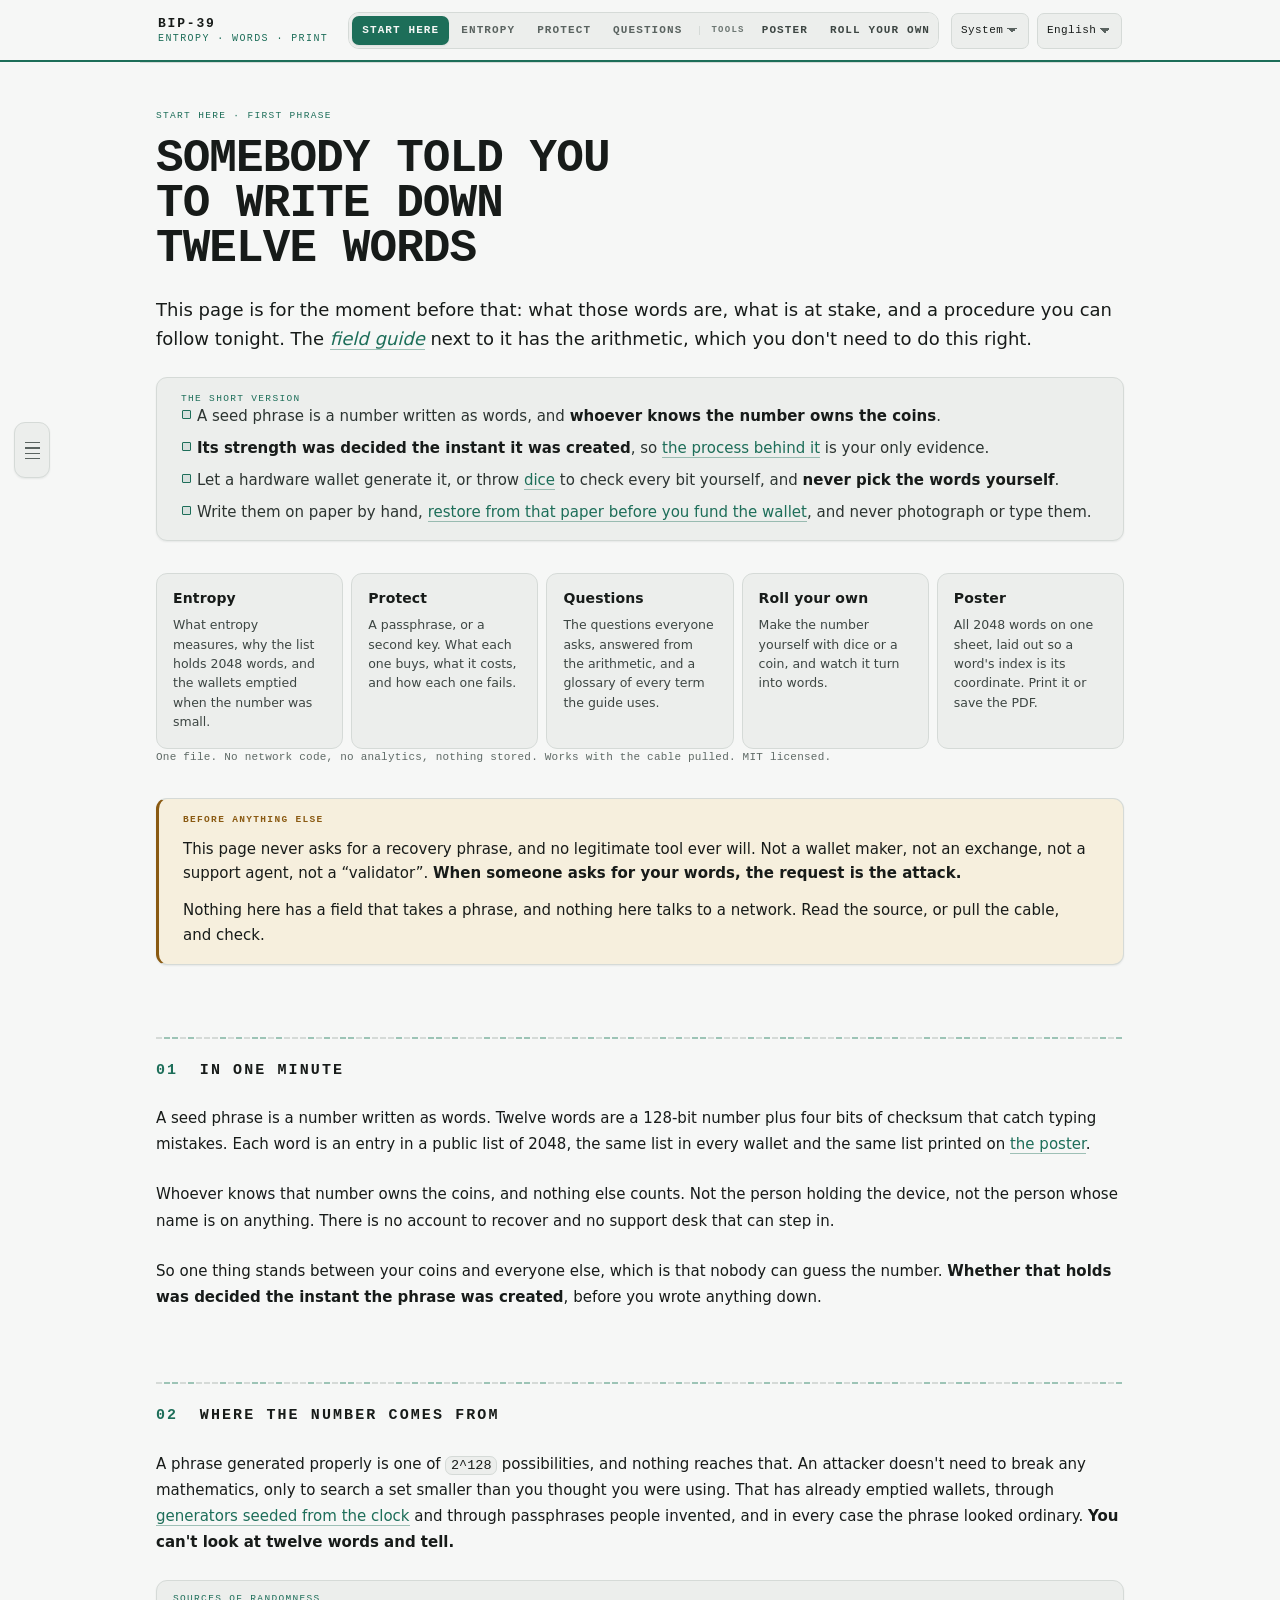
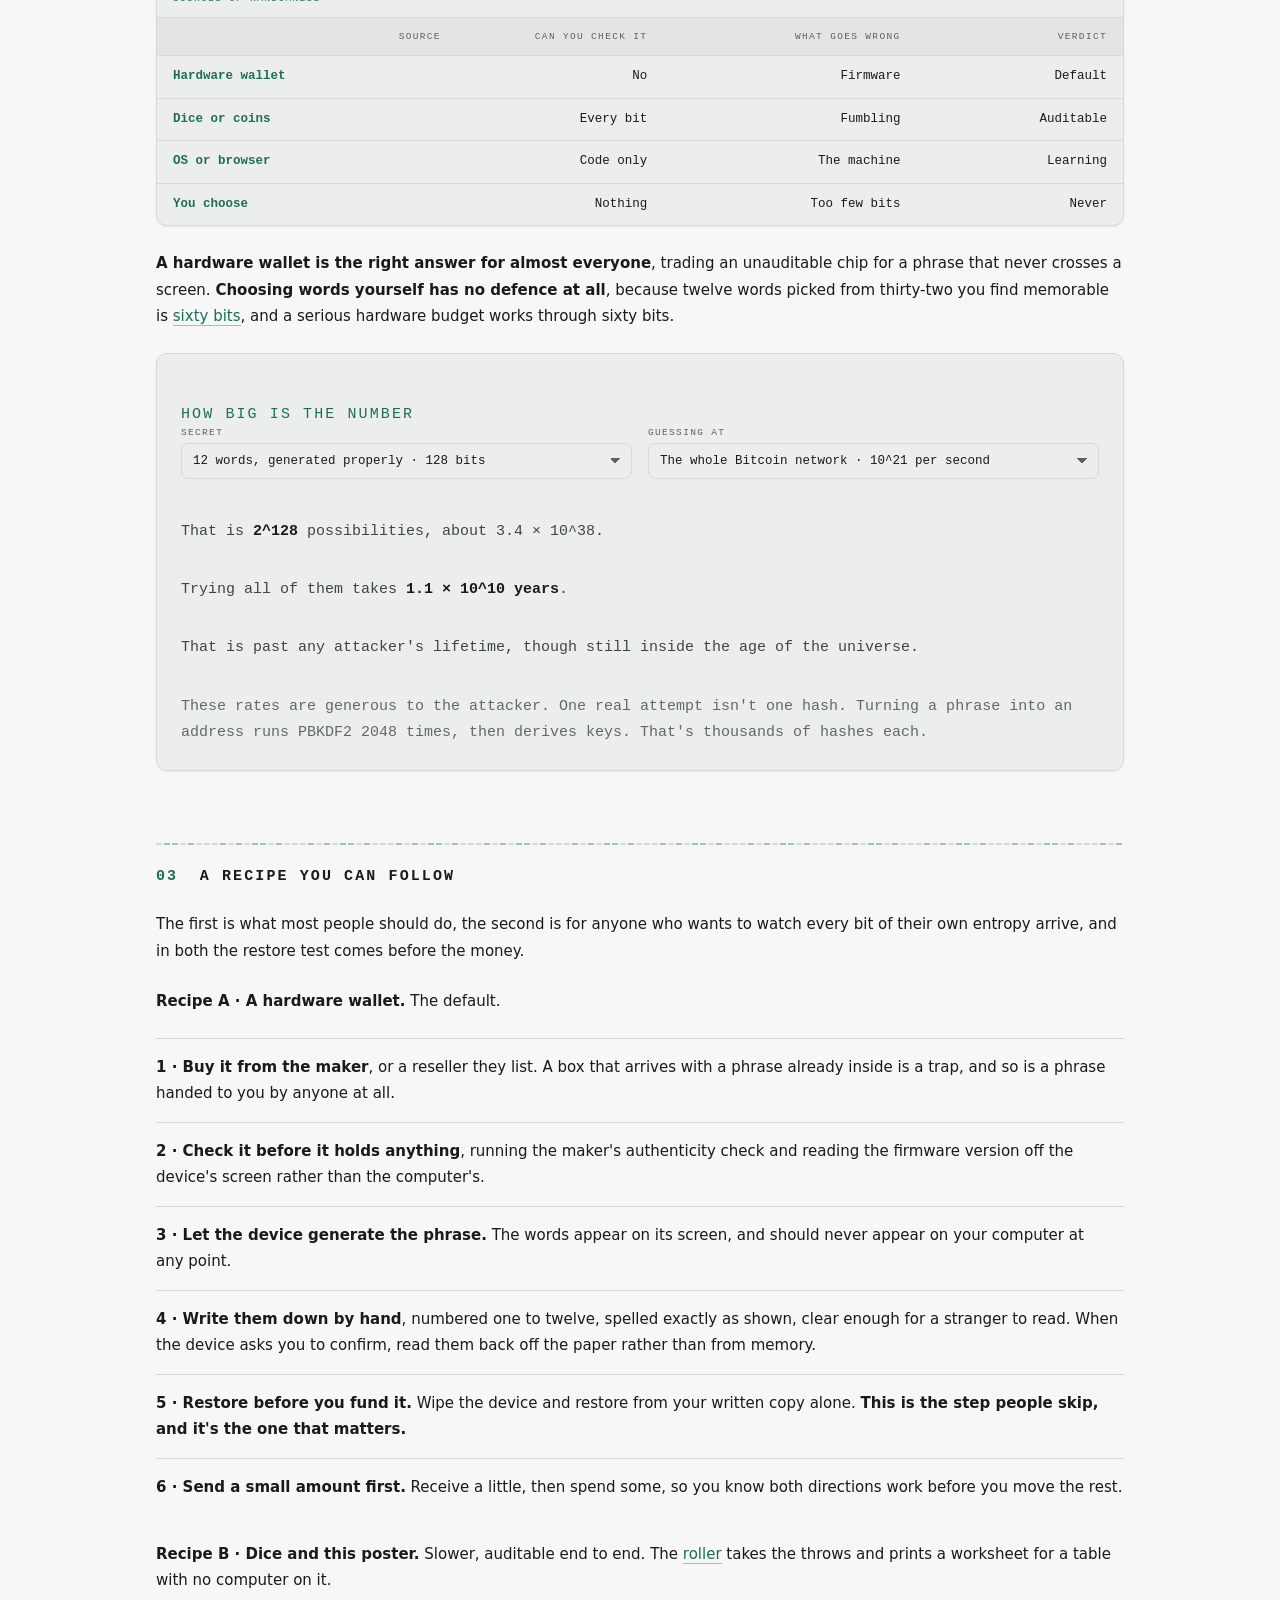
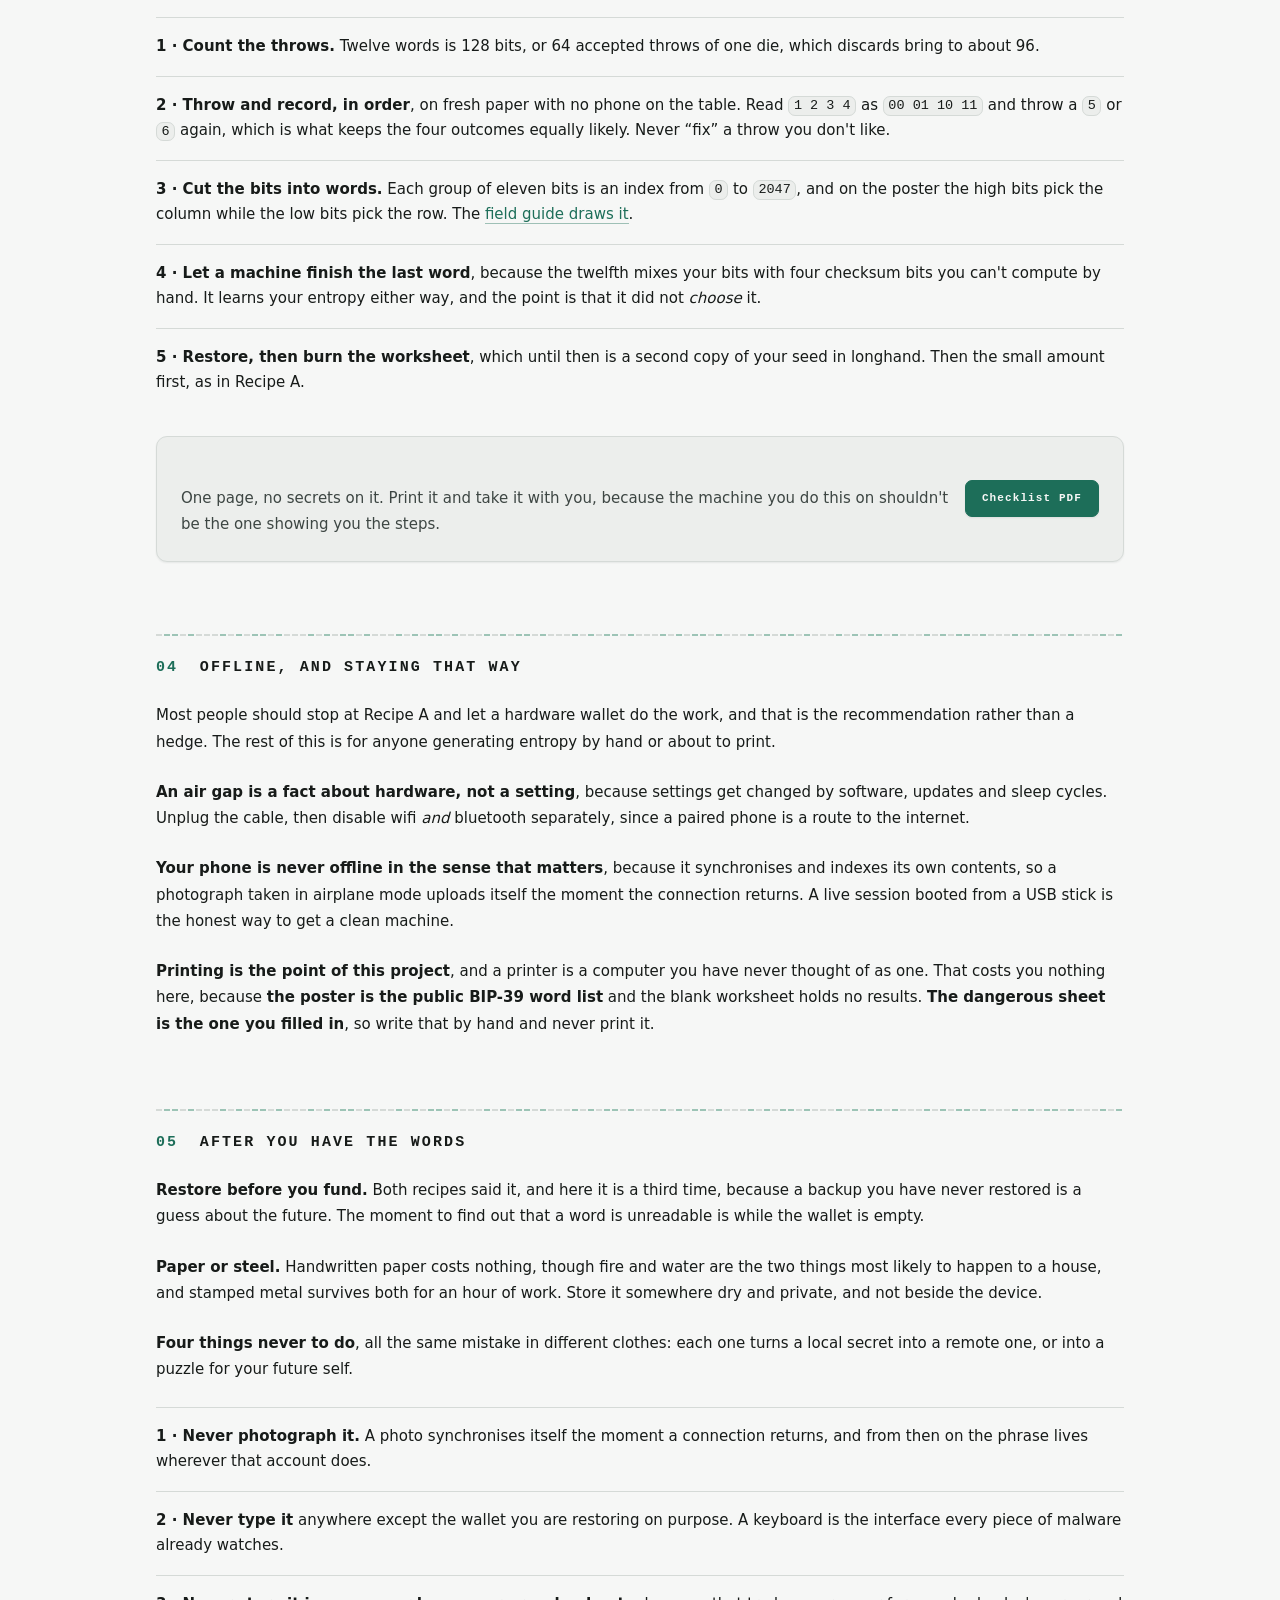
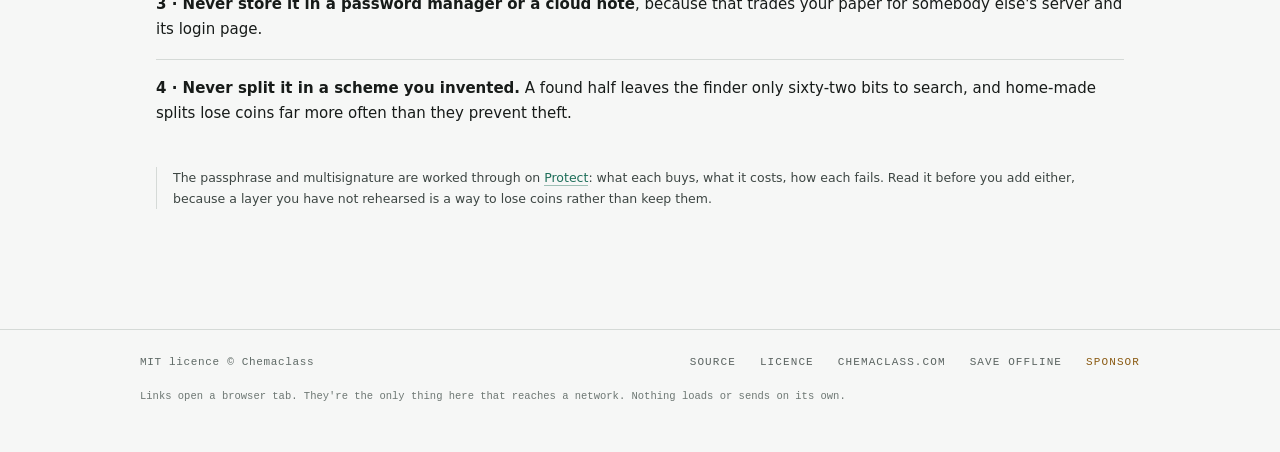
==== commit 83071cc2: "feat: one design system the whole chrome measures itself against Radius, spacing, elevation and type" ====
--- a/index.html
+++ b/index.html
@@ -157,7 +157,6 @@
   --accent-line:rgba(111,191,168,.35);
   --warn-wash:#2a2519;
   --patina-lift:#8ad3bd;
-  --lift:0 6px 20px rgba(0,0,0,.34);
   --bit-0:#2f3639;
   --bit-1:#4a7d6f;
 
@@ -166,9 +165,49 @@
   --bit-rule:linear-gradient(90deg,var(--bit-0) 0px 6px,transparent 6px 8px,var(--bit-1) 8px 14px,transparent 14px 16px,var(--bit-1) 16px 22px,transparent 22px 24px,var(--bit-0) 24px 30px,transparent 30px 32px,var(--bit-1) 32px 38px,transparent 38px 40px,var(--bit-0) 40px 46px,transparent 46px 48px,var(--bit-0) 48px 54px,transparent 54px 56px,var(--bit-0) 56px 62px,transparent 62px 64px,var(--bit-1) 64px 70px,transparent 70px 72px,var(--bit-0) 72px 78px,transparent 78px 80px,var(--bit-1) 80px 86px,transparent 86px 88px);
 
   --mono:ui-monospace,"SF Mono",SFMono-Regular,Menlo,Consolas,"Liberation Mono",monospace;
-  --grot:"Helvetica Neue",Helvetica,Arial,"Liberation Sans",system-ui,sans-serif;
+  --grot:system-ui,-apple-system,"Segoe UI","Helvetica Neue",Helvetica,Arial,"Liberation Sans",sans-serif;
   --serif:"Iowan Old Style","Palatino Linotype",Palatino,Georgia,"Liberation Serif",serif;
   --face:var(--grot);
+
+  /* ── the scales ──────────────────────────────────────────────────
+     Three ramps the chrome measures itself against, so a new component
+     inherits the page's rhythm instead of inventing a fourth set of
+     numbers. The sheet below is drawn in mm and shares none of this. */
+
+  /* Corners. One step per role: controls, panels, cards. */
+  --r-1:7px;
+  --r-2:11px;
+  --r-3:16px;
+
+  /* Space, in a 4px rhythm. Anything between two steps is a mistake. */
+  --sp-1:4px;
+  --sp-2:8px;
+  --sp-3:12px;
+  --sp-4:16px;
+  --sp-5:24px;
+  --sp-6:32px;
+  --sp-7:48px;
+  --sp-8:72px;
+
+  /* Depth. Two steps: a thing that sits on the page, a thing that floats
+     over it. --lift is the second, kept under its old name. */
+  --e-1:0 1px 2px rgba(0,0,0,.30);
+  --e-2:0 6px 20px rgba(0,0,0,.34);
+  --lift:var(--e-2);
+  /* Paper on a desk, which is deeper than anything else the page stacks. */
+  --sheet-lift:0 12px 40px rgba(0,0,0,.5);
+
+  /* Reading sizes, fluid between a phone and a desktop. */
+  --fs-label:9.5px;
+  --fs-sm:12.5px;
+  --fs-body:clamp(15px,1.05vw,16px);
+  --fs-lead:clamp(16px,1.6vw,18px);
+  --fs-h2:clamp(13.5px,1.5vw,15px);
+  --fs-h1:clamp(30px,5.4vw,46px);
+
+  /* Uppercase mono labels. Wide tracking dates a page fast, so one value
+     carries every label and it is narrower than it was. */
+  --track:.14em;
 }
 
 /* ─────────── light ───────────
@@ -193,9 +232,11 @@
   --accent-line:rgba(29,110,89,.40);
   --warn-wash:#f6efdd;
   --patina-lift:#12523f;
-  --lift:0 6px 18px rgba(20,22,28,.12);
   --bit-0:#d5dad7;
   --bit-1:#9dc4b6;
+  --e-1:0 1px 2px rgba(20,22,28,.07);
+  --e-2:0 6px 18px rgba(20,22,28,.12);
+  --sheet-lift:0 10px 34px rgba(20,22,28,.16);
 }
 
 @media (prefers-color-scheme:light){
@@ -218,9 +259,11 @@
     --accent-line:rgba(29,110,89,.40);
     --warn-wash:#f6efdd;
     --patina-lift:#12523f;
-    --lift:0 6px 18px rgba(20,22,28,.12);
     --bit-0:#d5dad7;
     --bit-1:#9dc4b6;
+    --e-1:0 1px 2px rgba(20,22,28,.07);
+    --e-2:0 6px 18px rgba(20,22,28,.12);
+    --sheet-lift:0 10px 34px rgba(20,22,28,.16);
   }
 }
 
@@ -233,36 +276,60 @@
 }
 
 /* ─────────── control bar ─────────── */
-.bar{padding:10px 0 12px}
+.bar{padding:var(--sp-3) 0}
 .bar-in{max-width:1000px;margin:0 auto;padding:0 18px;display:flex;flex-wrap:wrap;
-  gap:12px 18px;align-items:flex-end}
-.brand{display:flex;flex-direction:column;gap:2px;margin-right:6px}
-.brand b{font:600 13px/1 var(--mono);letter-spacing:.16em}
-.brand span{font:400 10px/1 var(--mono);letter-spacing:.14em;color:var(--patina);text-transform:uppercase}
-.ctl{display:flex;flex-direction:column;gap:5px;min-width:0}
-.ctl>label{font:500 9px/1 var(--mono);letter-spacing:.16em;text-transform:uppercase;color:var(--chrome-dim)}
-select,input[type=search],button{font:500 12px/1 var(--mono);color:var(--chrome-ink);
-  background:var(--chrome-2);border:1px solid var(--chrome-3);border-radius:3px;padding:7px 9px;min-height:32px}
+  gap:var(--sp-3) var(--sp-4);align-items:flex-end}
+.brand{display:flex;flex-direction:column;gap:var(--sp-1);margin-right:var(--sp-2)}
+.brand b{font:600 13px/1 var(--mono);letter-spacing:var(--track)}
+.brand span{font:400 10px/1 var(--mono);letter-spacing:var(--track);color:var(--patina);text-transform:uppercase}
+.ctl{display:flex;flex-direction:column;gap:var(--sp-2);min-width:0}
+.ctl>label{font:500 var(--fs-label)/1 var(--mono);letter-spacing:var(--track);
+  text-transform:uppercase;color:var(--chrome-dim)}
+
+/* One control surface for every job: a menu, a field and a button are the same
+   object with different work to do. 36px is the shortest a pointer target can
+   be before it starts costing accuracy; the phone breakpoint raises it again. */
+select,input[type=search],input[type=text],button{
+  font:500 var(--fs-sm)/1 var(--mono);color:var(--chrome-ink);
+  background:var(--chrome-2);border:1px solid var(--chrome-3);
+  border-radius:var(--r-1);padding:9px 11px;min-height:36px}
+@media (prefers-reduced-motion:no-preference){
+  select,input[type=search],input[type=text],button{
+    transition:background-color .14s ease,border-color .14s ease,
+      color .14s ease,box-shadow .14s ease}
+}
 /* The chevron is two gradients on the element itself, so every select on the
    page carries the same one without a wrapper element around it. */
 /* A select is as wide as its longest option, and one option here is a sentence.
    Without the clamp that sets the width of a 320px phone. */
-select{max-width:100%;appearance:none;-webkit-appearance:none;padding-right:26px;cursor:pointer;
+select{max-width:100%;appearance:none;-webkit-appearance:none;padding-right:28px;cursor:pointer;
   background-image:linear-gradient(45deg,transparent 50%,var(--chrome-dim) 50%),
     linear-gradient(135deg,var(--chrome-dim) 50%,transparent 50%);
-  background-position:calc(100% - 15px) center,calc(100% - 10px) center;
+  background-position:calc(100% - 16px) center,calc(100% - 11px) center;
   background-size:5px 5px;background-repeat:no-repeat}
 select:hover{border-color:var(--chrome-dim)}
-input[type=search]{width:180px;max-width:100%}
-input[type=search]::placeholder{color:var(--text-3)}
-button{cursor:pointer}
+input[type=search],input[type=text]{width:180px;max-width:100%}
+input[type=search]::placeholder,input[type=text]::placeholder{color:var(--text-3)}
+input[type=search]:hover,input[type=text]:hover{border-color:var(--chrome-dim)}
+
+/* A button sits on the page rather than in it, and goes down when pressed.
+   That is the whole difference between a control and a label. */
+button{cursor:pointer;box-shadow:var(--e-1)}
 button:hover{border-color:var(--patina);color:var(--patina)}
-.btn-print{background:var(--patina);border-color:var(--patina);color:var(--chrome);font-weight:700;letter-spacing:.08em}
+button:active{transform:translateY(1px);box-shadow:none}
+button[disabled]{opacity:.45;cursor:not-allowed;box-shadow:none;transform:none}
+.btn-print{background:var(--patina);border-color:var(--patina);color:var(--chrome);
+  font-weight:700;letter-spacing:.08em}
 .btn-print:hover{background:var(--patina-lift);border-color:var(--patina-lift);color:var(--chrome)}
-.toggles{display:flex;gap:14px;flex-wrap:wrap;align-items:center}
-.tg{display:flex;align-items:center;gap:6px;font:400 11px/1 var(--mono);color:var(--chrome-dim);cursor:pointer}
-.tg input{accent-color:var(--patina);width:14px;height:14px;margin:0}
+
+.toggles{display:flex;gap:var(--sp-3);flex-wrap:wrap;align-items:center}
+/* The whole row is the target, not the 16px box inside it. */
+.tg{display:flex;align-items:center;gap:var(--sp-2);min-height:36px;
+  font:400 11px/1 var(--mono);color:var(--chrome-dim);cursor:pointer}
+.tg input{accent-color:var(--patina);width:16px;height:16px;margin:0;cursor:pointer}
 .tg:hover{color:var(--chrome-ink)}
+
+/* One ring, everywhere, and it never sits under the thing it is marking. */
 :focus-visible{outline:2px solid var(--patina);outline-offset:2px}
 
 .readout{max-width:1000px;margin:9px auto 0;padding:0 18px;display:flex;flex-wrap:wrap;gap:6px 16px;align-items:baseline;
@@ -279,7 +346,7 @@
    large paper scrolls sideways. */
 .sheetwrap{flex:0 0 auto}
 .sheet{background:var(--paper);color:var(--ink);transform-origin:top left;
-  box-shadow:0 12px 40px rgba(0,0,0,.5);display:flex;flex-direction:column;
+  box-shadow:var(--sheet-lift);display:flex;flex-direction:column;
   font-family:var(--face);overflow:hidden}
 
 .masthead{overflow:hidden;display:flex;justify-content:space-between;align-items:flex-end;gap:5mm;flex:0 0 auto}
@@ -333,9 +400,9 @@
 /* Visible only when tabbed to. Nine controls sit between the top of the
    document and the first sentence, which is nine too many on a keyboard. */
 .skip{position:absolute;left:-9999px;top:0;z-index:40;
-  font:600 11px/1 var(--mono);letter-spacing:.14em;text-transform:uppercase;
-  color:var(--chrome-ink);background:var(--chrome-2);
-  border:1px solid var(--patina);border-radius:3px;padding:12px 16px;text-decoration:none}
+  font:600 11px/1 var(--mono);letter-spacing:var(--track);text-transform:uppercase;
+  color:var(--chrome-ink);background:var(--chrome-2);box-shadow:var(--e-2);
+  border:1px solid var(--patina);border-radius:var(--r-1);padding:12px 16px;text-decoration:none}
 .skip:focus{left:12px;top:12px}
 main:focus{outline:none}
 
@@ -345,12 +412,12 @@
   border-bottom:1px solid var(--chrome-3)}
 /* A hairline reads as part of the page until something scrolls under it. */
 .chrome.lift{box-shadow:var(--lift)}
-.top{padding:14px 0}
+.top{padding:var(--sp-3) 0}
 /* The bar shares its edges with everything under it, on every view, so the brand
    and the prose start at the same x and switching tabs moves nothing. The poster's
    own control bar takes the same box, in 10-poster.css. */
 .top-in{max-width:1000px;margin:0 auto;padding:0 18px;display:flex;align-items:center;
-  gap:8px 12px;flex-wrap:wrap}
+  gap:var(--sp-2) var(--sp-3);flex-wrap:wrap}
 .brand{text-decoration:none;color:inherit;flex:0 0 auto}
 .brand:hover span{color:var(--chrome-ink)}
 
@@ -360,26 +427,31 @@
    a phone runs out of room before the design does. The row around it is what
    claims the full width below the breakpoint, so the track itself can stay as
    wide as its tabs instead of stretching. */
-.tabs-row{display:flex;min-width:0}
+/* A flex line wraps on an item's content width, before shrinking is considered,
+   so a track holding six tabs used to push the language and theme menus onto a
+   second row and leave half the first one empty. A zero basis takes the track
+   out of that decision: it claims what is left of the row and scrolls its own
+   tabs if even that runs out. */
+.tabs-row{display:flex;min-width:0;flex:1 1 0}
 .tabs{display:flex;align-items:center;gap:2px;padding:3px;
   min-width:0;max-width:100%;overflow-x:auto;scrollbar-width:none;
-  background:var(--chrome-2);border:1px solid var(--chrome-3);border-radius:9px}
+  background:var(--chrome-2);border:1px solid var(--chrome-3);border-radius:var(--r-2)}
 .tabs::-webkit-scrollbar{display:none}
 .tabs a{font:600 11px/1 var(--mono);letter-spacing:.1em;text-transform:uppercase;
   color:var(--chrome-dim);text-decoration:none;white-space:nowrap;
-  padding:9px 10px;border-radius:6px}
+  padding:9px 10px;border-radius:var(--r-1)}
 .tabs a:hover{color:var(--chrome-ink);background:var(--chrome-3)}
 /* Scrolling makes the track clip on both axes, and an offset ring is what gets
    clipped. Inset it. */
 .tabs a:focus-visible{outline-offset:-2px}
 /* The selected tab is the only reliable "where am I": four long reading pages
    share a layout, so a wash and a hairline are not enough to tell them apart. */
-.tabs a.on,.tabs a.on:hover{color:var(--chrome);background:var(--patina)}
-
-.top-act{display:flex;align-items:center;gap:8px;margin-left:auto;flex:0 0 auto}
+.tabs a.on,.tabs a.on:hover{color:var(--chrome);background:var(--patina);box-shadow:var(--e-1)}
+
+.top-act{display:flex;align-items:center;gap:var(--sp-2);margin-left:auto;flex:0 0 auto}
 .langsel{display:flex;align-items:center}
-.langsel select{min-height:32px;padding:6px 22px 6px 8px;font-size:11px;letter-spacing:.04em;
-  border-radius:6px}
+.langsel select{min-height:36px;padding:6px 24px 6px 9px;font-size:11px;letter-spacing:.04em;
+  border-radius:var(--r-1)}
 @media (prefers-reduced-motion:no-preference){
   .tabs a,.foot-links a,.langsel select{transition:background-color .12s ease,
     color .12s ease,border-color .12s ease}
@@ -431,9 +503,10 @@
   .tabs a{padding:9px 10px;letter-spacing:.06em;font-size:10.5px}
   /* iOS Safari zooms the page when a focused control's text is under 16px, and
      it does not zoom back out. Every control on the page pays for that, so on a
-     phone they all get 16px whatever it costs in width. */
-  select,input[type=search],input[type=text],button{font-size:16px}
-  .langsel select{min-height:36px;padding:6px 26px 6px 9px;letter-spacing:0}
+     phone they all get 16px whatever it costs in width. A thumb is wider than a
+     pointer, so the same controls get the 44px a thumb needs. */
+  select,input[type=search],input[type=text],button{font-size:16px;min-height:44px}
+  .langsel select{min-height:44px;padding:6px 26px 6px 9px;letter-spacing:0}
 }
 
 /* ─────────── the enhancement layer ─────────── */
@@ -476,11 +549,11 @@
 @keyframes readprog{from{transform:scaleX(0)}to{transform:scaleX(1)}}
 
 /* ─────────── footer ─────────── */
-.foot{border-top:1px solid var(--chrome-3);margin-top:40px;padding:26px 18px 40px}
-.foot-in{max-width:1000px;margin:0 auto;display:flex;flex-wrap:wrap;gap:10px 26px;
+.foot{border-top:1px solid var(--chrome-3);margin-top:var(--sp-7);padding:var(--sp-5) 18px var(--sp-7)}
+.foot-in{max-width:1000px;margin:0 auto;display:flex;flex-wrap:wrap;gap:var(--sp-3) var(--sp-5);
   align-items:baseline;justify-content:space-between}
 .foot-lic{font:400 11px/1.5 var(--mono);letter-spacing:.06em;color:var(--text-3)}
-.foot-links{display:flex;flex-wrap:wrap;gap:8px 20px}
+.foot-links{display:flex;flex-wrap:wrap;gap:var(--sp-2) var(--sp-5)}
 .foot-links a{font:500 11px/1.5 var(--mono);letter-spacing:.1em;text-transform:uppercase;
   color:var(--chrome-dim);text-decoration:none;border-bottom:1px solid transparent}
 .foot-links a:hover{color:var(--patina);border-bottom-color:var(--patina)}
@@ -495,82 +568,130 @@
 
 /* src/css/30-roll.css */
 /* ─────────── roll your own ─────────── */
-.roll{max-width:1000px;margin:0 auto;padding:30px 18px 70px}
-.roll-h{font:700 21px/1.2 var(--mono);letter-spacing:-.01em;margin:0 0 12px}
-.roll-lead{font:400 14px/1.7 var(--grot);color:var(--text-2);margin:0 0 22px}
-
-.roll-warn{border-left:2px solid var(--amber);background:var(--chrome-2);
-  padding:13px 17px;font:400 13px/1.65 var(--grot);color:var(--text-1);margin:0 0 26px}
+.roll{max-width:1000px;margin:0 auto;padding:var(--sp-6) var(--sp-4) var(--sp-8)}
+.roll-h{font:700 var(--fs-h1)/1.02 var(--mono);letter-spacing:-.02em;margin:0 0 var(--sp-4)}
+.roll-lead{font:400 var(--fs-lead)/1.7 var(--grot);color:var(--text-2);margin:0 0 var(--sp-5)}
+
+.roll-warn{border:1px solid var(--chrome-3);border-left:3px solid var(--amber);
+  border-radius:var(--r-2);background:var(--chrome-2);
+  padding:var(--sp-3) var(--sp-4);font:400 var(--fs-sm)/1.65 var(--grot);
+  color:var(--text-1);margin:0 0 var(--sp-5)}
 .roll-warn b{color:var(--amber);font-weight:700}
 .roll-warn em{font-style:normal;color:var(--chrome-ink)}
 
-.roll-ctl{display:flex;flex-wrap:wrap;gap:14px 22px;align-items:flex-end;margin-bottom:22px}
-
-#rollload{width:230px;font:400 12px/1 var(--mono);letter-spacing:.04em}
-.roll-err{font:400 11.5px/1.6 var(--mono);color:var(--patina);margin:0 0 16px}
-.roll-err.bad{color:var(--amber)}
-
-.roll-pad{display:flex;flex-wrap:wrap;gap:9px;margin-bottom:9px}
+/* Setup above the rule, throwing below it. */
+.roll-ctl{display:flex;flex-wrap:wrap;gap:var(--sp-4) var(--sp-5);align-items:flex-end;
+  padding-bottom:var(--sp-5);border-bottom:1px solid var(--chrome-3);margin-bottom:var(--sp-5)}
+
+#rollload{width:230px;font:400 var(--fs-sm)/1 var(--mono);letter-spacing:.04em}
+
+/* Answers a keypress, so it sits on a wash rather than floating as loose text. */
+.roll-err{font:400 var(--fs-sm)/1.6 var(--mono);color:var(--patina);
+  background:var(--accent-wash);border-radius:var(--r-1);
+  padding:var(--sp-2) var(--sp-3);margin:0 0 var(--sp-4)}
+.roll-err.bad{color:var(--amber);background:var(--warn-wash)}
+
+/* The pad is where the hand works. Resting shadow, lit border on hover, a real
+   dip when pressed: the key has to answer before the bits do. */
+.roll-pad{display:flex;flex-wrap:wrap;gap:var(--sp-2);margin-bottom:var(--sp-2)}
 .roll-key{width:64px;height:64px;font:700 21px/1 var(--mono);color:var(--chrome-ink);
-  background:var(--chrome-2);border:1px solid var(--chrome-3);border-radius:3px;
-  cursor:pointer;display:flex;flex-direction:column;align-items:center;justify-content:center;gap:5px}
-.roll-key:hover{border-color:var(--patina);color:var(--patina)}
-.roll-key:active{background:var(--chrome-3)}
+  background:var(--chrome-2);border:1px solid var(--chrome-3);border-radius:var(--r-2);
+  box-shadow:var(--e-1);cursor:pointer;
+  display:flex;flex-direction:column;align-items:center;justify-content:center;gap:var(--sp-1);
+  /* a pad is tapped fast: no double-tap zoom delay, no text selection under the thumb */
+  touch-action:manipulation;user-select:none;-webkit-user-select:none}
+/* The face is the thing on the table: a die with pips, a coin filled or hollow.
+   Drawn in currentColor, so the key's own state carries it. */
 .roll-face{width:30px;height:30px;display:block}
 .roll-die,.roll-coin{fill:none;stroke:currentColor;stroke-width:1.5;opacity:.55}
 .roll-pip{fill:currentColor}
-.roll-key:hover .roll-die,.roll-key:hover .roll-coin{opacity:1}
-.roll-key span{font:500 9px/1 var(--mono);letter-spacing:.12em;color:var(--text-3)}
+.roll-key:not([disabled]):hover .roll-die,
+.roll-key:not([disabled]):hover .roll-coin{opacity:1}
+/* The bits the face carries stay a footnote. */
+.roll-key span{font:500 var(--fs-label)/1 var(--mono);letter-spacing:var(--track);color:var(--text-3)}
+.roll-key:not([disabled]):hover{border-color:var(--patina);color:var(--patina);box-shadow:var(--e-2)}
+.roll-key:not([disabled]):active{background:var(--accent-wash);border-color:var(--patina);
+  box-shadow:inset 0 0 0 1px var(--accent-line);transform:translateY(1px)}
+/* Five and six buy no entropy, and the warm face says so before the label does. */
+.roll-key.rej{background:var(--warn-wash)}
 .roll-key.rej span{color:var(--amber)}
-.roll-key[disabled]{opacity:.4;cursor:not-allowed}
-
-.roll-hint{font:400 11px/1.6 var(--mono);color:var(--text-3);margin:0 0 18px}
-
-.roll-meter{height:5px;background:var(--chrome-3);overflow:hidden}
-.roll-meter-fill{height:100%;width:0;background:var(--patina);transition:width .15s linear}
-.roll-count{font:500 10.5px/1 var(--mono);letter-spacing:.13em;text-transform:uppercase;
-  color:var(--chrome-dim);margin:9px 0 22px}
+/* A full phrase takes no more throws, so the keys go flat and hand the eye on. */
+.roll-key[disabled]{background:var(--tint);border-color:var(--chrome-3);color:var(--text-4);
+  box-shadow:none;cursor:not-allowed}
+.roll-key[disabled] span{color:var(--text-4)}
+
+.roll-hint{font:400 var(--fs-sm)/1.65 var(--mono);color:var(--text-3);margin:0 0 var(--sp-4)}
+
+.roll-meter{height:var(--sp-2);background:var(--chrome-2);border-radius:var(--r-1);
+  box-shadow:inset 0 0 0 1px var(--chrome-3);overflow:hidden}
+.roll-meter-fill{height:100%;width:0;border-radius:inherit;
+  background:linear-gradient(90deg,var(--patina),var(--patina-lift))}
+.roll-count{font:500 var(--fs-label)/1 var(--mono);letter-spacing:var(--track);text-transform:uppercase;
+  color:var(--chrome-dim);margin:var(--sp-2) 0 var(--sp-5)}
 .roll-count b{color:var(--chrome-ink);font-weight:700}
 
-.roll-bits{display:flex;flex-wrap:wrap;gap:5px;margin-bottom:26px}
-.roll-bits .byte{font:400 12px/1.5 var(--mono);letter-spacing:.06em;color:var(--chrome-dim);
-  background:var(--chrome-2);padding:3px 6px;border-radius:2px}
+.roll-bits{display:flex;flex-wrap:wrap;gap:var(--sp-1);margin-bottom:var(--sp-5)}
+.roll-bits .byte{font:400 var(--fs-sm)/1.4 var(--mono);letter-spacing:.06em;color:var(--text-2);
+  background:var(--chrome-2);border:1px solid var(--chrome-3);
+  padding:var(--sp-1) var(--sp-2);border-radius:var(--r-1)}
 .roll-bits .byte.cs{color:var(--amber);background:var(--warn-wash)}
 
-.roll-sec{font:500 9.5px/1 var(--mono);letter-spacing:.18em;text-transform:uppercase;
-  color:var(--patina);margin:0 0 10px}
-.roll-fact{font:400 12.5px/1.8 var(--mono);color:var(--chrome-dim);margin:0 0 22px;word-break:break-all}
+.roll-sec{font:500 var(--fs-label)/1 var(--mono);letter-spacing:var(--track);text-transform:uppercase;
+  color:var(--patina);margin:0 0 var(--sp-2)}
+.roll-fact{font:400 var(--fs-sm)/1.8 var(--mono);color:var(--chrome-dim);
+  margin:0 0 var(--sp-5);word-break:break-all}
 .roll-fact b{color:var(--chrome-ink);font-weight:600}
 
-.seed{display:grid;grid-template-columns:repeat(auto-fill,minmax(212px,1fr));gap:2px;margin-bottom:26px}
-.seed-w{background:var(--chrome-2);padding:10px 12px;display:flex;align-items:baseline;gap:10px}
-.seed-n{font:500 11px/1 var(--mono);color:var(--text-3);min-width:2.2ch;text-align:right}
-.seed-t{font:700 15px/1 var(--grot);color:var(--patina)}
-.seed-b{margin-left:auto;font:400 10px/1 var(--mono);color:var(--text-3);letter-spacing:.04em;white-space:nowrap}
+/* The words are the payoff, so each one is a card and the word is the loudest
+   thing on it. Index and eleven bits sit under it, in that order of interest. */
+.seed{display:grid;grid-template-columns:repeat(auto-fill,minmax(212px,1fr));
+  gap:var(--sp-2);margin-bottom:var(--sp-5)}
+.seed-w{background:var(--chrome-2);border:1px solid var(--chrome-3);border-radius:var(--r-2);
+  box-shadow:var(--e-1);padding:var(--sp-3) var(--sp-4);
+  display:grid;grid-template-columns:auto 1fr;gap:var(--sp-1) var(--sp-3);align-items:baseline}
+.seed-n{font:500 var(--fs-label)/1 var(--mono);color:var(--text-3);
+  min-width:2.2ch;text-align:right;font-variant-numeric:tabular-nums}
+.seed-t{font:700 var(--fs-lead)/1.15 var(--grot);color:var(--patina);letter-spacing:-.01em}
+.seed-b{grid-column:2;font:400 var(--fs-label)/1.3 var(--mono);color:var(--text-3);
+  letter-spacing:var(--track);white-space:nowrap}
 
 @media (max-width:560px){
-  .roll{padding:22px 14px 70px}
-  .roll-key{width:54px;height:54px;font-size:18px}
-}
-
-/* The sixteen candidates for the final word, with the one the checksum picks. */
+  .roll{padding-top:var(--sp-5)}
+  /* A thumb, not a mouse: nothing here drops under the tap target minimum. */
+  .roll-key{width:56px;height:56px;font-size:18px}
+  .roll-ctl button,.roll-ctl select,#rollload{min-height:44px}
+}
+
+/* The sixteen candidates for the final word, with the one the checksum picks.
+   Fifteen are context. One is the answer, and it should never take a second look. */
 .lastblock{grid-template-columns:repeat(auto-fill,minmax(168px,1fr))}
-.lastblock .seed-w{opacity:.62}
-.lastblock .seed-w.is-yours{opacity:1;box-shadow:inset 0 0 0 1px var(--patina)}
-.lastblock .is-yours .seed-b{color:var(--patina)}
+.lastblock .seed-w{background:var(--tint);box-shadow:none;opacity:.6}
+.lastblock .seed-w.is-yours{opacity:1;background:var(--accent-wash);
+  border-color:var(--patina);box-shadow:var(--e-1)}
+.lastblock .is-yours .seed-t{color:var(--patina-lift)}
+.lastblock .is-yours .seed-b{justify-self:start;color:var(--chrome);background:var(--patina);
+  border-radius:var(--r-1);padding:var(--sp-1) var(--sp-2);text-transform:uppercase;font-weight:700}
+
+/* Every state above is readable without the fade, so motion stays an extra. */
+@media (prefers-reduced-motion:no-preference){
+  .roll-key{transition:background-color .12s ease,border-color .12s ease,
+    color .12s ease,box-shadow .12s ease,transform .08s ease}
+  .roll-meter-fill{transition:width .18s ease-out}
+}
 
 /* src/css/40-learn.css */
 /* ─────────── learn: entropy explainer ───────────
    Screen-only long-form section that sits below the sheets. Every selector is
-   scoped under .learn so nothing here can reach the poster, and every colour
-   comes from the tokens in 10-poster.css — none are redefined.
+   scoped under .learn so nothing here can reach the poster, and every colour,
+   size, space and radius comes off the tokens in 10-poster.css. Nothing here
+   invents a number the rest of the chrome does not already use.
    Margins are reset once at element level; the rules that follow match that
    specificity, so source order alone decides. */
 
 .learn{
   max-width:1000px;
   margin:0 auto;
-  padding:56px 18px 90px;
+  padding:var(--sp-7) var(--sp-4) var(--sp-8);
   border-top:1px solid var(--chrome-3);
   font-family:var(--grot);
   color:var(--chrome-ink);
@@ -583,161 +704,41 @@
 .learn-head,.learn-warn,.learn-toc,.learn-sec{
   max-width:100%;margin-left:auto;margin-right:auto;
 }
-/* Prose fills the column. The container is the only measure on the page, so
-   paragraphs end on the same edge as the headings and the rules above them. */
 
 /* ─────────── masthead ─────────── */
 .learn-eyebrow{
-  font:500 10px/1 var(--mono);letter-spacing:.3em;text-transform:uppercase;
+  font:500 var(--fs-label)/1 var(--mono);letter-spacing:var(--track);
+  text-transform:uppercase;
   color:var(--patina);
 }
 h1.learn-title{
-  margin-top:16px;
-  font:700 clamp(28px,5.4vw,46px)/.98 var(--mono);
+  margin-top:var(--sp-4);
+  font:700 var(--fs-h1)/.98 var(--mono);
   letter-spacing:-.02em;text-transform:uppercase;
 }
 p.learn-lead{
-  margin-top:22px;
-  font-size:clamp(15px,1.5vw,17.5px);line-height:1.68;
+  margin-top:var(--sp-5);
+  font-size:var(--fs-lead);line-height:1.6;
 }
 p.learn-lead em{color:var(--patina)}
-
-/* ─────────── warning ─────────── */
-.learn-warn{
-  margin-top:34px;padding:18px 20px;
-  background:var(--chrome-2);
-  border:1px solid var(--chrome-3);border-left:3px solid var(--amber);
-}
-.learn-warn p{font-size:14.5px;line-height:1.62}
-.learn-warn p+p{margin-top:13px}
-.learn-warn .learn-warn-label{
-  font:600 10px/1 var(--mono);letter-spacing:.26em;text-transform:uppercase;
-  color:var(--amber);
-}
-
-/* ─────────── contents ─────────── */
-.learn-toc{
-  margin-top:44px;padding:16px 0;
-  border-top:1px solid var(--chrome-3);border-bottom:1px solid var(--chrome-3);
-}
-.learn-toc ol{
-  list-style:none;
-  display:grid;grid-template-columns:repeat(auto-fit,minmax(230px,1fr));gap:9px 26px;
-  counter-reset:learn-toc;
-}
-.learn-toc li{counter-increment:learn-toc;font:400 12px/1.5 var(--mono)}
-.learn-toc li::before{
-  content:counter(learn-toc,decimal-leading-zero) "  ";
-  color:var(--chrome-dim);font-variant-numeric:tabular-nums;
-}
-.learn-toc a{color:var(--chrome-dim);text-decoration:none}
-.learn-toc a:hover,.learn-toc a:focus-visible{color:var(--patina)}
-
-/* ─────────── sections ─────────── */
-.learn-sec{margin-top:64px;scroll-margin-top:132px}
-.learn-sec h2{
-  padding-top:20px;
-  background:var(--bit-rule) top left/88px 2px repeat-x;
-  font:600 clamp(13px,1.5vw,15px)/1.35 var(--mono);
-  letter-spacing:.16em;text-transform:uppercase;
-}
-.learn-num{
-  color:var(--patina);font-weight:700;letter-spacing:.1em;margin-right:.7em;
-  font-variant-numeric:tabular-nums;
-}
-.learn-sec p{margin-top:18px;font-size:15px;line-height:1.75}
-
-/* Secondary asides: caveats, honest counterweights, footnotes. */
-.learn-sec .learn-note{
-  margin-top:26px;padding-left:16px;
-  border-left:1px solid var(--chrome-3);
-  font-size:13.5px;line-height:1.7;color:var(--chrome-dim);
-}
-
-/* ─────────── magnitude / consequence lists ─────────── */
-.learn .learn-mag{
-  list-style:none;margin-top:22px;
-  border-top:1px solid var(--chrome-3);
-}
-.learn-mag li{
-  padding:15px 0;border-bottom:1px solid var(--chrome-3);
-  font-size:14.5px;line-height:1.7;
-}
-/* the section's own rule closes the list; two hairlines in a row read as a mistake */
-.learn-mag li:last-child{border-bottom:0}
-
-/* ─────────── code ─────────── */
-.learn code{
-  font:500 .9em/1.4 var(--mono);
-  background:var(--chrome-2);border:1px solid var(--chrome-3);border-radius:2px;
-  padding:.08em .34em;
-  font-variant-numeric:tabular-nums;
-  /* the 39-digit value of 2^128 has to break, not widen the page */
-  overflow-wrap:anywhere;
-}
-
-/* ─────────── tables ─────────── */
-.learn-tblwrap{
-  margin-top:28px;max-width:100%;overflow-x:auto;
-  border:1px solid var(--chrome-3);background:var(--chrome-2);
-  -webkit-overflow-scrolling:touch;
-}
-.learn-tblwrap:focus-visible{outline:2px solid var(--patina);outline-offset:2px}
-.learn-tbl{
-  width:100%;border-collapse:collapse;
-  font:400 12.5px/1.4 var(--mono);font-variant-numeric:tabular-nums;
-  white-space:nowrap;
-}
-.learn-tbl caption{
-  text-align:left;padding:12px 14px;border-bottom:1px solid var(--chrome-3);
-  font:500 10px/1.3 var(--mono);letter-spacing:.2em;text-transform:uppercase;
-  color:var(--patina);
-}
-.learn-tbl th,.learn-tbl td{padding:9px 13px;text-align:right}
-.learn-tbl thead th{
-  font:500 9.5px/1.4 var(--mono);letter-spacing:.14em;text-transform:uppercase;
-  color:var(--chrome-dim);border-bottom:1px solid var(--chrome-3);
-  vertical-align:bottom;
-  /* headings wrap so the table fits the measure; the figures never do */
-  white-space:normal;max-width:11ch;
-}
-.learn-tbl tbody th[scope=row]{text-align:left;font-weight:700;color:var(--patina)}
-.learn-tbl tbody tr+tr th,.learn-tbl tbody tr+tr td{border-top:1px solid var(--chrome-3)}
-
-/* ─────────── narrow viewports ─────────── */
-@media (max-width:560px){
-  .learn{padding:44px 14px 72px}
-  .learn-toc ol{grid-template-columns:1fr}
-  .learn-sec{margin-top:46px}
-  .learn-sec p{font-size:14.5px;line-height:1.72}
-  .learn-warn{padding:16px}
-  /* the six-column table only just fits 375px; the wrapper still scrolls if a
-     different monospace stack pushes it wider */
-  .learn-tbl{font-size:12px}
-  .learn-tbl th,.learn-tbl td{padding:8px 8px}
-  .learn-tbl caption{padding:11px 8px}
-}
-
-/* The explainer is screen furniture; the sheets are the printed artefact. */
-@media print{
-  .learn{display:none}
-}
 
 /* ─────────── the short version ───────────
    A page opens with its own summary, for the reader who has two minutes rather
    than twenty. Set apart from the prose but not louder than the heading. */
 .learn-tldr{
-  margin-top:28px;padding:16px 20px 18px;
-  background:var(--chrome-2);border:1px solid var(--chrome-3);border-radius:3px;
+  margin-top:var(--sp-5);padding:var(--sp-4) var(--sp-5);
+  background:var(--chrome-2);border:1px solid var(--chrome-3);
+  border-radius:var(--r-2);box-shadow:var(--e-1);
 }
 .learn-tldr-label{
-  font:500 9.5px/1 var(--mono);letter-spacing:.2em;text-transform:uppercase;
-  color:var(--patina);margin:0 0 12px;
+  font:500 var(--fs-label)/1 var(--mono);letter-spacing:var(--track);
+  text-transform:uppercase;
+  color:var(--patina);margin:0 0 var(--sp-3);
 }
 .learn-tldr ul{margin:0;padding:0;list-style:none}
 .learn-tldr li{
-  position:relative;padding-left:18px;margin-top:9px;
-  font:400 14px/1.6 var(--grot);color:var(--text-1);
+  position:relative;padding-left:var(--sp-4);margin-top:var(--sp-2);
+  font:400 var(--fs-body)/1.6 var(--grot);color:var(--text-1);
 }
 .learn-tldr li:first-child{margin-top:0}
 /* The same cell the eleven-bit figure draws, one per line. */
@@ -751,22 +752,173 @@
   border-bottom:1px solid var(--accent-line)}
 .learn-tldr a:hover{border-bottom-color:var(--patina)}
 
+/* ─────────── warning ───────────
+   The one panel that has to interrupt. It gets the amber wash as well as the
+   amber edge, so it reads as a warning before a word of it is read. */
+.learn-warn{
+  margin-top:var(--sp-6);padding:var(--sp-4) var(--sp-5);
+  background:var(--warn-wash);
+  border:1px solid var(--chrome-3);border-left:3px solid var(--amber);
+  border-radius:var(--r-2);box-shadow:var(--e-1);
+}
+.learn-warn p{font-size:var(--fs-body);line-height:1.65}
+.learn-warn p+p{margin-top:var(--sp-3)}
+.learn-warn .learn-warn-label{
+  font:600 var(--fs-label)/1 var(--mono);letter-spacing:var(--track);
+  text-transform:uppercase;
+  color:var(--amber);
+}
+
+/* ─────────── contents ─────────── */
+.learn-toc{
+  margin-top:var(--sp-7);padding:var(--sp-4) 0;
+  border-top:1px solid var(--chrome-3);border-bottom:1px solid var(--chrome-3);
+}
+.learn-toc ol{
+  list-style:none;
+  display:grid;grid-template-columns:repeat(auto-fit,minmax(230px,1fr));
+  gap:var(--sp-2) var(--sp-5);
+  counter-reset:learn-toc;
+}
+.learn-toc li{counter-increment:learn-toc;font:400 var(--fs-sm)/1.5 var(--mono)}
+.learn-toc li::before{
+  content:counter(learn-toc,decimal-leading-zero) "  ";
+  color:var(--chrome-dim);font-variant-numeric:tabular-nums;
+}
+.learn-toc a{color:var(--chrome-dim);text-decoration:none}
+.learn-toc a:hover,.learn-toc a:focus-visible{color:var(--patina)}
+
+/* ─────────── sections ───────────
+   One cadence for the whole page: --sp-8 between sections, --sp-5 between
+   everything inside one. The heading hangs below its rule at --sp-5 too, so
+   the rule belongs to the heading rather than floating between two blocks. */
+.learn-sec{margin-top:var(--sp-8);scroll-margin-top:132px} /* clears the sticky navbar */
+.learn-sec h2{
+  padding-top:var(--sp-5);
+  background:var(--bit-rule) top left/88px 2px repeat-x;
+  font:600 var(--fs-h2)/1.35 var(--mono);
+  letter-spacing:var(--track);text-transform:uppercase;
+}
+/* the number inherits the heading's tracking; a second value here fought it */
+.learn-num{
+  color:var(--patina);font-weight:700;margin-right:.7em;
+  font-variant-numeric:tabular-nums;
+}
+.learn-sec p{margin-top:var(--sp-5);font-size:var(--fs-body);line-height:1.75}
+
+/* Secondary asides: caveats, honest counterweights, footnotes. The quietest
+   panel on the page, so it carries no fill and no shadow. The smaller type
+   takes contrast away, and --text-2 gives it back. */
+.learn-sec .learn-note{
+  margin-top:var(--sp-5);padding-left:var(--sp-4);
+  border-left:1px solid var(--chrome-3);
+  font-size:var(--fs-sm);line-height:1.7;color:var(--text-2);
+}
+
+/* ─────────── magnitude / consequence lists ───────────
+   Rule-divided rows rather than a filled card. Three filled panels in a row
+   would flatten the hierarchy the tldr and the warning depend on. */
+.learn .learn-mag{
+  list-style:none;margin-top:var(--sp-5);
+  border-top:1px solid var(--chrome-3);
+}
+.learn-mag li{
+  padding:var(--sp-4) 0;border-bottom:1px solid var(--chrome-3);
+  font-size:var(--fs-body);line-height:1.7;
+}
+/* the section's own rule closes the list; two hairlines in a row read as a mistake */
+.learn-mag li:last-child{border-bottom:0}
+
+/* ─────────── code ─────────── */
+.learn code{
+  font:500 .9em/1.4 var(--mono);
+  background:var(--chrome-2);border:1px solid var(--chrome-3);
+  border-radius:var(--r-1);
+  padding:.08em .34em;
+  font-variant-numeric:tabular-nums;
+  /* the 39-digit value of 2^128 has to break, not widen the page */
+  overflow-wrap:anywhere;
+}
+
+/* ─────────── tables ─────────── */
+/* The radius clips the corners of the table itself, which is why it lives on
+   the scrolling wrapper and not on the table. */
+.learn-tblwrap{
+  margin-top:var(--sp-5);max-width:100%;overflow-x:auto;
+  border:1px solid var(--chrome-3);background:var(--chrome-2);
+  border-radius:var(--r-2);box-shadow:var(--e-1);
+  -webkit-overflow-scrolling:touch;
+}
+.learn-tblwrap:focus-visible{outline:2px solid var(--patina);outline-offset:2px}
+.learn-tbl{
+  width:100%;border-collapse:collapse;
+  font:400 var(--fs-sm)/1.4 var(--mono);font-variant-numeric:tabular-nums;
+  white-space:nowrap;
+}
+.learn-tbl caption{
+  text-align:left;padding:var(--sp-3) var(--sp-4);
+  border-bottom:1px solid var(--chrome-3);
+  font:500 var(--fs-label)/1.3 var(--mono);letter-spacing:var(--track);
+  text-transform:uppercase;
+  color:var(--patina);
+}
+.learn-tbl th,.learn-tbl td{padding:var(--sp-3) var(--sp-4);text-align:right}
+/* the wash is what makes the head read as a head once the figures start */
+.learn-tbl thead th{
+  font:500 var(--fs-label)/1.4 var(--mono);letter-spacing:var(--track);
+  text-transform:uppercase;
+  color:var(--chrome-dim);background:var(--tint);
+  border-bottom:1px solid var(--chrome-3);
+  vertical-align:bottom;
+  /* headings wrap so the table fits the measure; the figures never do */
+  white-space:normal;max-width:11ch;
+}
+.learn-tbl tbody th[scope=row]{text-align:left;font-weight:700;color:var(--patina)}
+.learn-tbl tbody tr+tr th,.learn-tbl tbody tr+tr td{border-top:1px solid var(--chrome-3)}
+
 /* ─────────── the eleven-bit figure ─────────── */
 /* Inline SVG, because the page carries no remote assets and this is the one
    idea readers said they wanted to see rather than read. */
-.bitfig{margin:30px 0;padding:0}
+.bitfig{margin:var(--sp-6) 0;padding:0}
 .bitfig svg{display:block;width:100%;max-width:560px;height:auto}
 .bitfig-hi{fill:var(--accent-wash);stroke:var(--patina);stroke-width:1}
 .bitfig-lo{fill:var(--tint);stroke:var(--chrome-3);stroke-width:1}
 .bitfig-bit text{fill:var(--chrome-ink);font:600 15px var(--mono);text-anchor:middle}
-.bitfig-cap text{fill:var(--text-3);font:500 10px var(--mono);letter-spacing:.14em;
-  text-transform:uppercase;text-anchor:middle}
+.bitfig-cap text{fill:var(--text-3);font:500 10px var(--mono);
+  letter-spacing:var(--track);text-transform:uppercase;text-anchor:middle}
 .bitfig-rule path{stroke:var(--chrome-3);fill:none;stroke-width:1}
 .bitfig-lead text{fill:var(--patina);font:600 12px var(--mono);text-anchor:middle}
 .bitfig-sum text{fill:var(--text-2);font:400 12.5px var(--mono);text-anchor:middle}
 .bitfig-word text{fill:var(--chrome-ink);font:700 17px var(--mono);text-anchor:middle;
   letter-spacing:.04em}
-.bitfig figcaption{margin-top:12px;font:400 12.5px/1.6 var(--grot);color:var(--text-3)}
+.bitfig figcaption{margin-top:var(--sp-3);font:400 var(--fs-sm)/1.6 var(--grot);
+  color:var(--text-3)}
+
+/* ─────────── motion ───────────
+   Colour fades only, and only for readers who have not asked for stillness. */
+@media (prefers-reduced-motion:no-preference){
+  .learn-toc a{transition:color .15s ease}
+  .learn-tldr a{transition:color .15s ease,border-color .15s ease}
+}
+
+/* ─────────── narrow viewports ─────────── */
+@media (max-width:560px){
+  .learn{padding:var(--sp-6) var(--sp-3) var(--sp-8)}
+  .learn-toc ol{grid-template-columns:1fr}
+  .learn-sec{margin-top:var(--sp-7)}
+  /* prose needs no override: --fs-body already bottoms out at 15px here */
+  .learn-warn{padding:var(--sp-4)}
+  /* the six-column table only just fits 375px; the wrapper still scrolls if a
+     different monospace stack pushes it wider */
+  .learn-tbl{font-size:12px}
+  .learn-tbl th,.learn-tbl td{padding:var(--sp-2)}
+  .learn-tbl caption{padding:var(--sp-3) var(--sp-2)}
+}
+
+/* The explainer is screen furniture; the sheets are the printed artefact. */
+@media print{
+  .learn{display:none}
+}
 
 /* src/css/50-reading.css */
 /* ─────────── navbar groups ─────────── */
@@ -774,7 +926,7 @@
    tools, which are used. The separator carries the word so the grouping is
    stated rather than implied by spacing alone. */
 .tabs-g{display:flex;align-items:center;gap:2px}
-.tabs-sep{font:600 9px/1 var(--mono);letter-spacing:.16em;text-transform:uppercase;
+.tabs-sep{font:600 9px/1 var(--mono);letter-spacing:var(--track);text-transform:uppercase;
   white-space:nowrap;color:var(--text-4);margin:0 5px;padding-left:11px;
   border-left:1px solid var(--chrome-3)}
 .tabs-tools a{color:var(--text-2)}
@@ -790,25 +942,25 @@
 @media (min-width:1100px){
   .rail{display:block;position:fixed;left:14px;top:50%;transform:translateY(-50%);z-index:15}
   .rail-btn{display:flex;align-items:center;justify-content:center;
-    width:34px;height:54px;padding:0;cursor:pointer;
+    width:36px;height:56px;padding:0;cursor:pointer;
     color:var(--chrome-dim);background:var(--chrome-2);
-    border:1px solid var(--chrome-3);border-radius:9px}
+    border:1px solid var(--chrome-3);border-radius:var(--r-2);box-shadow:var(--e-1)}
   .rail-btn::before{content:"";display:block;width:15px;height:17px;
     background:repeating-linear-gradient(to bottom,currentColor 0 1.5px,transparent 1.5px 5.5px)}
   .rail-btn:hover{color:var(--chrome-ink);border-color:var(--chrome-dim)}
 
   .rail-panel{position:absolute;left:calc(100% + 10px);top:50%;
-    transform:translateY(-50%);width:262px;padding:15px 8px 8px;
+    transform:translateY(-50%);width:262px;padding:var(--sp-4) var(--sp-2) var(--sp-2);
     background:var(--chrome-2);border:1px solid var(--chrome-3);
-    border-radius:12px;box-shadow:var(--lift)}
+    border-radius:var(--r-3);box-shadow:var(--e-2)}
   /* The attribute keeps the links out of the tab order until the list is open.
      Hover has no attribute to set, so it overrides the attribute in CSS alone. */
   .rail-panel[hidden]{display:none}
   .rail:hover .rail-panel[hidden]{display:block}
-  .rail-head{font:700 9.5px/1.2 var(--mono);letter-spacing:.2em;text-transform:uppercase;
-    color:var(--text-3);margin:0 0 10px;padding:0 10px}
-  .rail a{display:block;padding:7px 10px;border-radius:6px;
-    font:400 12.5px/1.4 var(--grot);color:var(--text-2);text-decoration:none;
+  .rail-head{font:700 var(--fs-label)/1.2 var(--mono);letter-spacing:var(--track);
+    text-transform:uppercase;color:var(--text-3);margin:0 0 var(--sp-3);padding:0 10px}
+  .rail a{display:block;padding:8px 10px;border-radius:var(--r-1);
+    font:400 var(--fs-sm)/1.4 var(--grot);color:var(--text-2);text-decoration:none;
     overflow:hidden;text-overflow:ellipsis;white-space:nowrap}
   .rail a:hover{color:var(--chrome-ink);background:var(--chrome-3)}
   .rail a.on{color:var(--patina);font-weight:600}
@@ -819,18 +971,18 @@
 /* ─────────── the scale widget ─────────── */
 /* Sits inside the prose. Same chrome as the roller's controls, so it reads as
    a thing you operate rather than a thing you read. */
-.scale{border:1px solid var(--chrome-3);background:var(--chrome-2);
-  border-radius:3px;padding:16px 18px;margin:26px 0}
-.scale-head{font:500 9.5px/1 var(--mono);letter-spacing:.18em;text-transform:uppercase;
-  color:var(--patina);margin:0 0 14px}
-.scale-ctl{display:flex;flex-wrap:wrap;gap:12px 18px;margin-bottom:14px}
+.scale{border:1px solid var(--chrome-3);background:var(--chrome-2);box-shadow:var(--e-1);
+  border-radius:var(--r-2);padding:var(--sp-5);margin:var(--sp-5) 0}
+.scale-head{font:500 var(--fs-label)/1 var(--mono);letter-spacing:var(--track);
+  text-transform:uppercase;color:var(--patina);margin:0 0 var(--sp-4)}
+.scale-ctl{display:flex;flex-wrap:wrap;gap:var(--sp-3) var(--sp-4);margin-bottom:var(--sp-4)}
 /* A flex item will not shrink below its content unless told to, and a select
    whose longest option is a sentence is wider than a phone. */
 .scale-field{display:flex;flex-direction:column;gap:5px;flex:1 1 240px;min-width:0}
 .scale-field select{width:100%;min-width:0}
-.scale-field span{font:500 9px/1 var(--mono);letter-spacing:.16em;text-transform:uppercase;
-  color:var(--chrome-dim)}
-.scale-out{display:flex;flex-direction:column;gap:7px}
+.scale-field span{font:500 var(--fs-label)/1 var(--mono);letter-spacing:var(--track);
+  text-transform:uppercase;color:var(--chrome-dim)}
+.scale-out{display:flex;flex-direction:column;gap:var(--sp-2)}
 .scale-line{margin:0;font:400 13px/1.6 var(--mono);color:var(--text-2)}
 .scale-line b{color:var(--chrome-ink);font-weight:600}
 .scale-dim{color:var(--text-3)}
@@ -838,42 +990,47 @@
 .scale-warn b{color:var(--amber)}
 
 /* ─────────── the checklist offer ─────────── */
-.cl-widget{border:1px solid var(--chrome-3);background:var(--chrome-2);border-radius:3px;
-  padding:16px 18px;margin:26px 0;display:flex;flex-wrap:wrap;gap:12px 18px;
+.cl-widget{border:1px solid var(--chrome-3);background:var(--chrome-2);box-shadow:var(--e-1);
+  border-radius:var(--r-2);padding:var(--sp-5);margin:var(--sp-5) 0;
+  display:flex;flex-wrap:wrap;gap:var(--sp-3) var(--sp-4);
   align-items:center;justify-content:space-between}
 .cl-note{margin:0;flex:1 1 320px;font:400 13px/1.6 var(--grot);color:var(--text-2)}
-.cl-widget button{font:700 11px/1 var(--mono);letter-spacing:.1em;padding:10px 14px}
+.cl-widget button{font:700 11px/1 var(--mono);letter-spacing:.1em;padding:12px 16px}
 
 /* ─────────── back to the top ─────────── */
-.totop{position:fixed;right:18px;bottom:18px;z-index:30;
-  font:600 10px/1 var(--mono);letter-spacing:.16em;text-transform:uppercase;
-  color:var(--chrome-dim);background:var(--veil);
-  border:1px solid var(--chrome-3);border-radius:3px;padding:11px 13px;cursor:pointer}
+.totop{position:fixed;right:18px;bottom:18px;z-index:30;min-height:44px;
+  font:600 10px/1 var(--mono);letter-spacing:var(--track);text-transform:uppercase;
+  color:var(--chrome-dim);background:var(--veil);box-shadow:var(--e-2);
+  border:1px solid var(--chrome-3);border-radius:var(--r-2);padding:var(--sp-3) var(--sp-4);
+  cursor:pointer}
 .totop:hover{color:var(--patina);border-color:var(--patina)}
 .totop[hidden]{display:none}
 @media (max-width:560px){ .totop{right:12px;bottom:12px} }
 
-/* ─────────── the next door ─────────── */
-/* One card at the foot of each guide page: the next page in the reading order.
-   The tab bar states the order; this hands it to the reader who got to the
-  padding:18px 20px;background:var(--chrome-2);
-  border:1px solid var(--chrome-3);border-left:3px solid var(--patina);
-  text-decoration:none}
-  text-transform:uppercase;color:var(--patina)}
+/* The doors answer a pointer, for anyone who has not asked for stillness. */
+@media (prefers-reduced-motion:no-preference){
+  .path{transition:background-color .14s ease,border-color .14s ease,
+    box-shadow .14s ease}
+}
+
 /* ─────────── the doors ─────────── */
 /* The landing page says what is here and which door is yours, before the essay
    starts. Four links, one line each, and the claim the site is built on. */
-.paths{margin:30px 0 6px}
-/* Five doors now. 190px lets them sit as one row on a desktop instead of four
-   plus a stretched orphan; below that they wrap like any grid. */
-.paths-grid{display:grid;grid-template-columns:repeat(auto-fit,minmax(190px,1fr));gap:2px}
-.path{display:flex;flex-direction:column;gap:6px;padding:16px 18px;
-  background:var(--chrome-2);border:1px solid transparent;text-decoration:none}
-.path:hover{border-color:var(--patina);background:var(--accent-wash)}
-.path b{font:700 14px/1.2 var(--grot);color:var(--chrome-ink);letter-spacing:.01em}
+.paths{margin:var(--sp-6) 0 var(--sp-2)}
+/* Five doors, and the column holds 964px. Five tracks plus four gaps leaves
+   186px each, so the minimum has to sit under that or the fifth door drops to a
+   row of its own. Below the breakpoint they wrap like any grid. Real gaps
+   rather than hairlines, so each door reads as its own card. */
+.paths-grid{display:grid;grid-template-columns:repeat(auto-fit,minmax(174px,1fr));
+  gap:var(--sp-2)}
+.path{display:flex;flex-direction:column;gap:var(--sp-2);padding:var(--sp-4);
+  background:var(--chrome-2);border:1px solid var(--chrome-3);border-radius:var(--r-2);
+  text-decoration:none}
+.path:hover{border-color:var(--patina);background:var(--accent-wash);box-shadow:var(--e-1)}
+.path b{font:700 14px/1.25 var(--grot);color:var(--chrome-ink);letter-spacing:.01em}
 .path:hover b{color:var(--patina)}
-.path span{font:400 12.5px/1.55 var(--grot);color:var(--text-2)}
-.paths-trust{margin:14px 0 0;font:400 11px/1.6 var(--mono);color:var(--text-3);
+.path span{font:400 var(--fs-sm)/1.55 var(--grot);color:var(--text-2)}
+.paths-trust{margin:var(--sp-4) 0 0;font:400 11px/1.6 var(--mono);color:var(--text-3);
   letter-spacing:.02em}
 
 /* src/css/90-print.css */
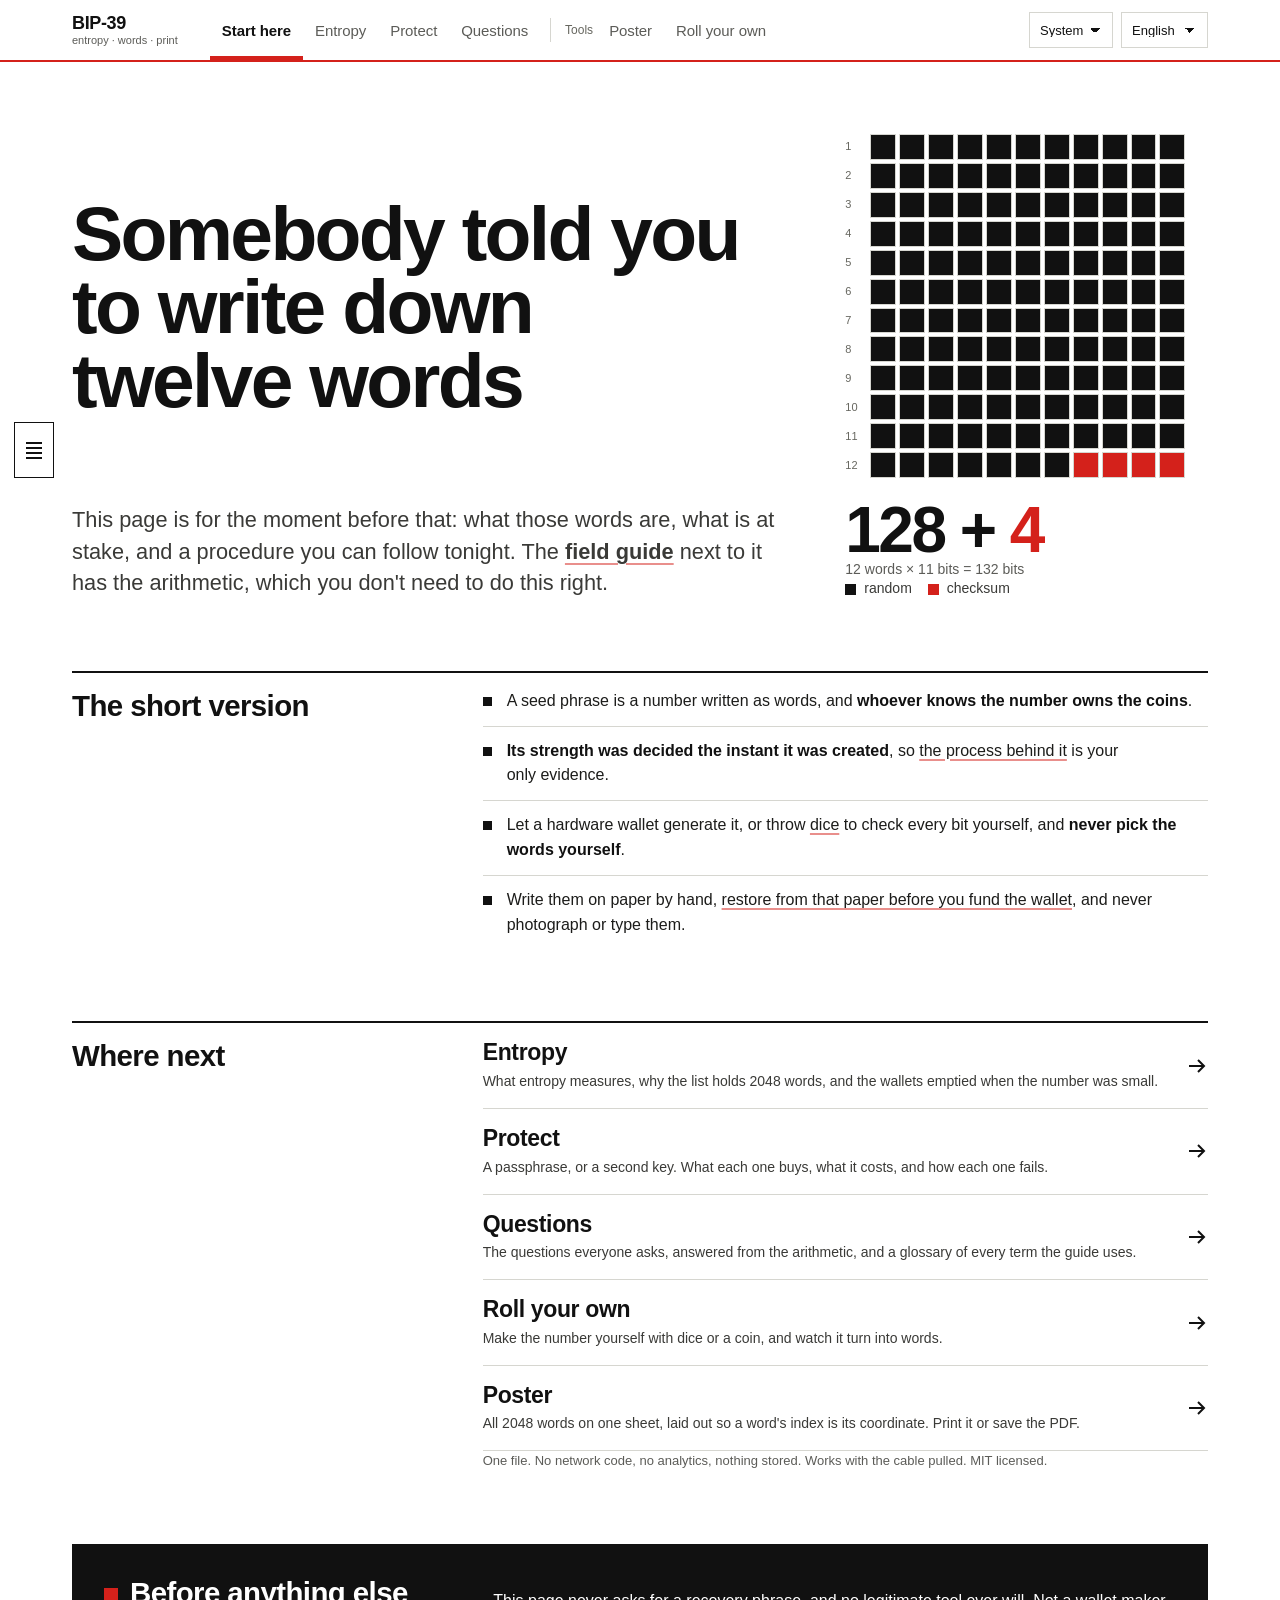
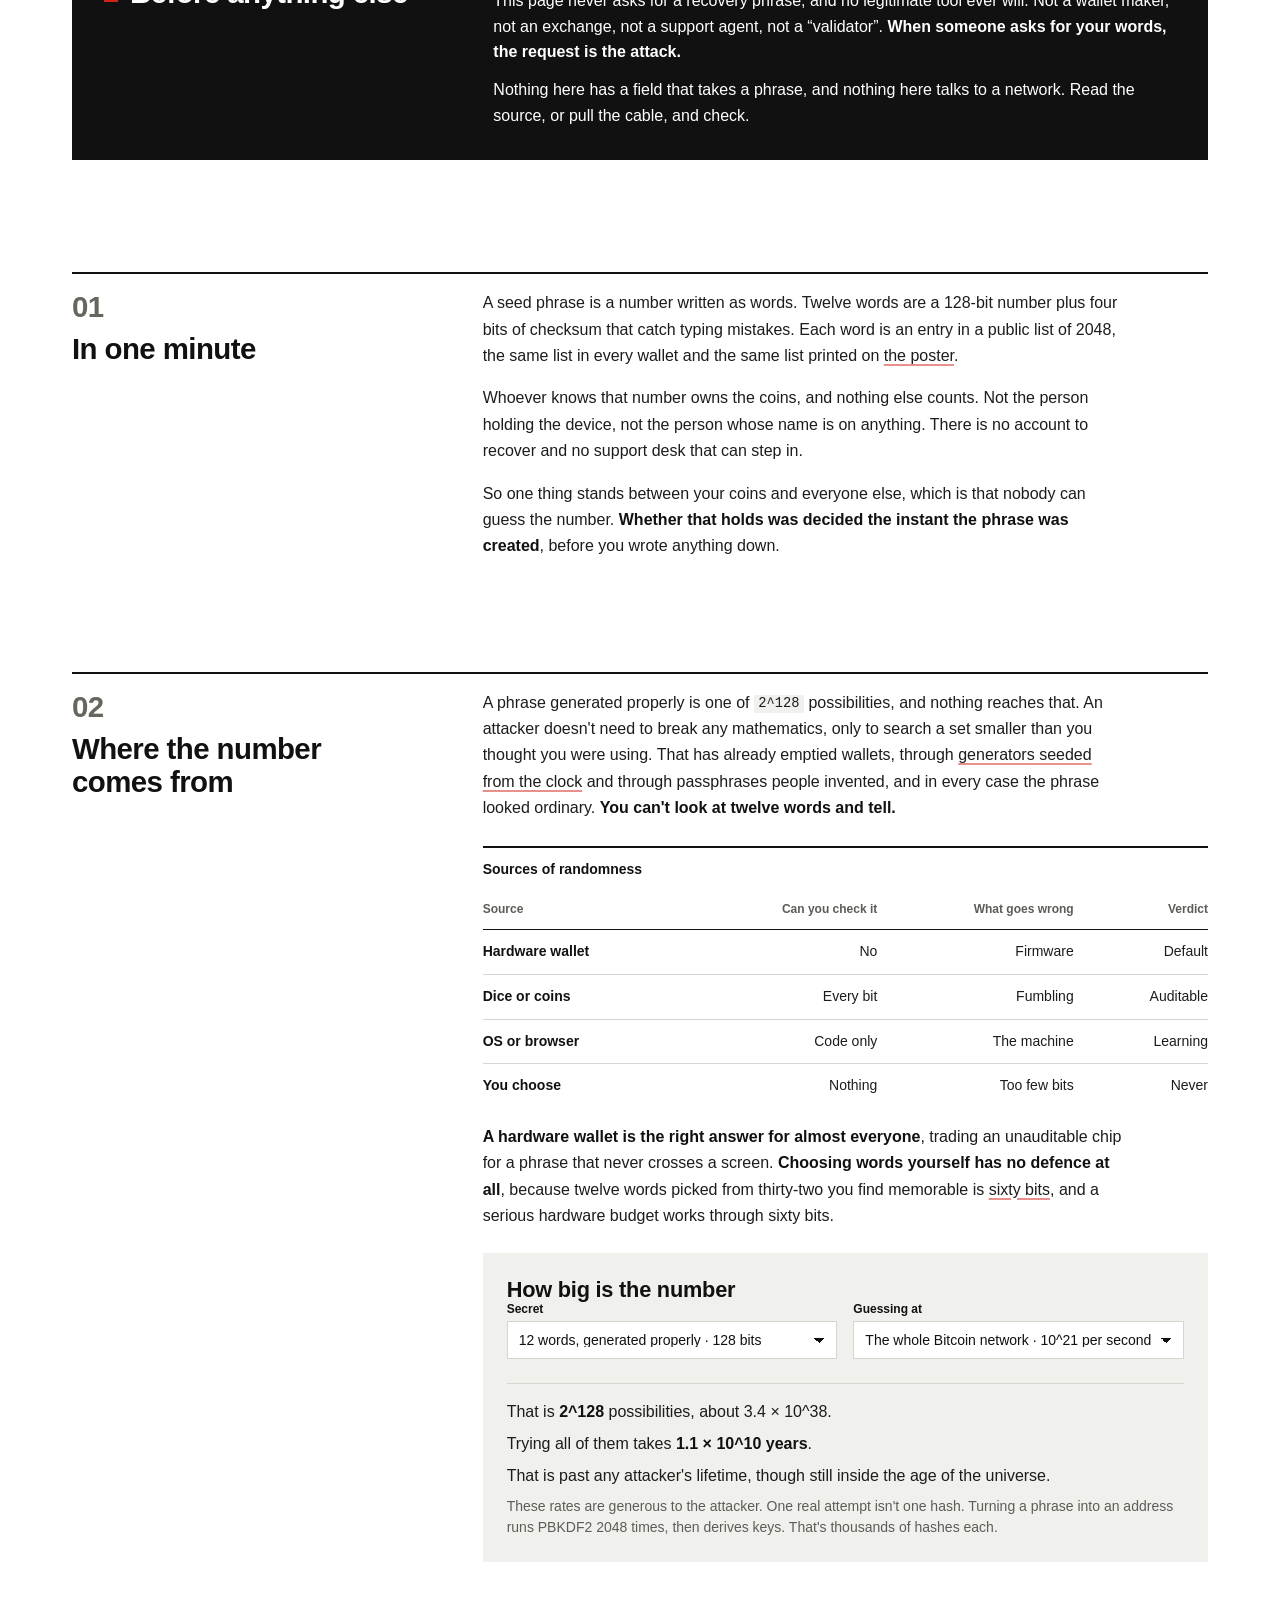
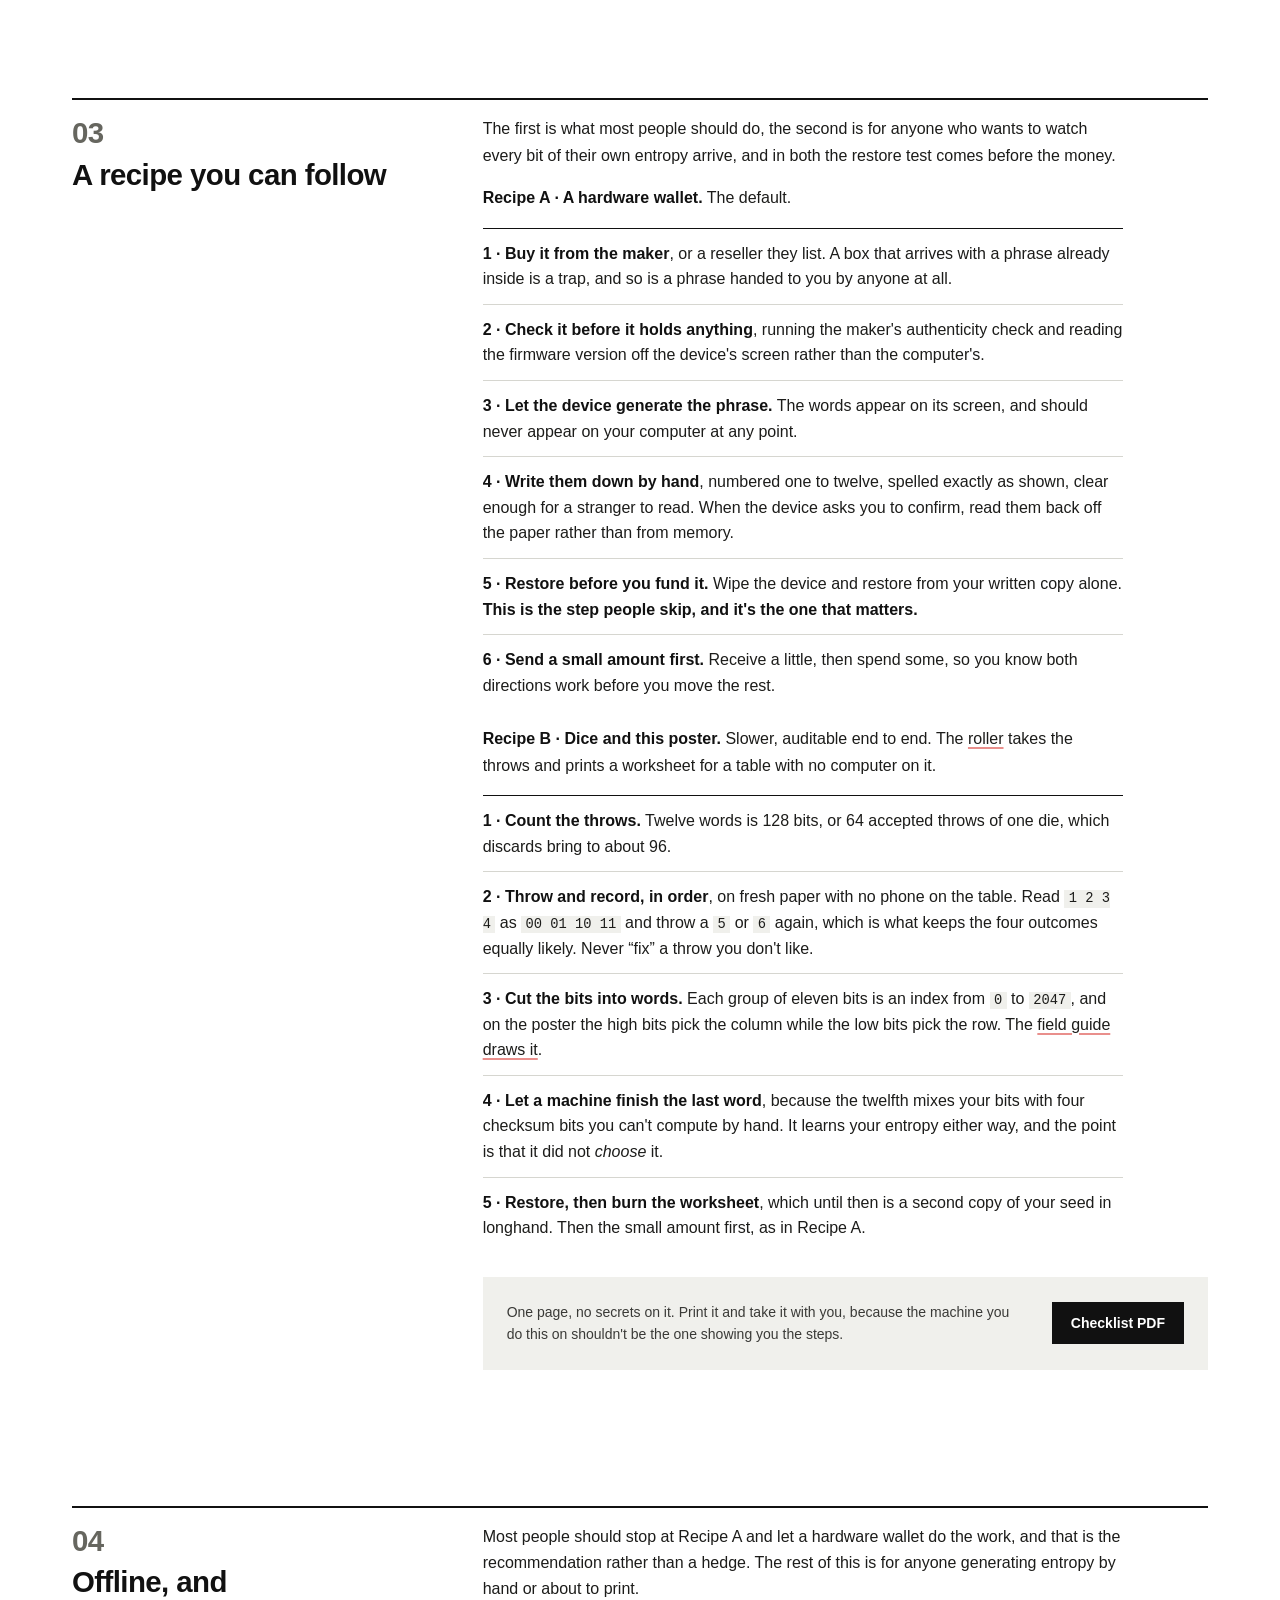
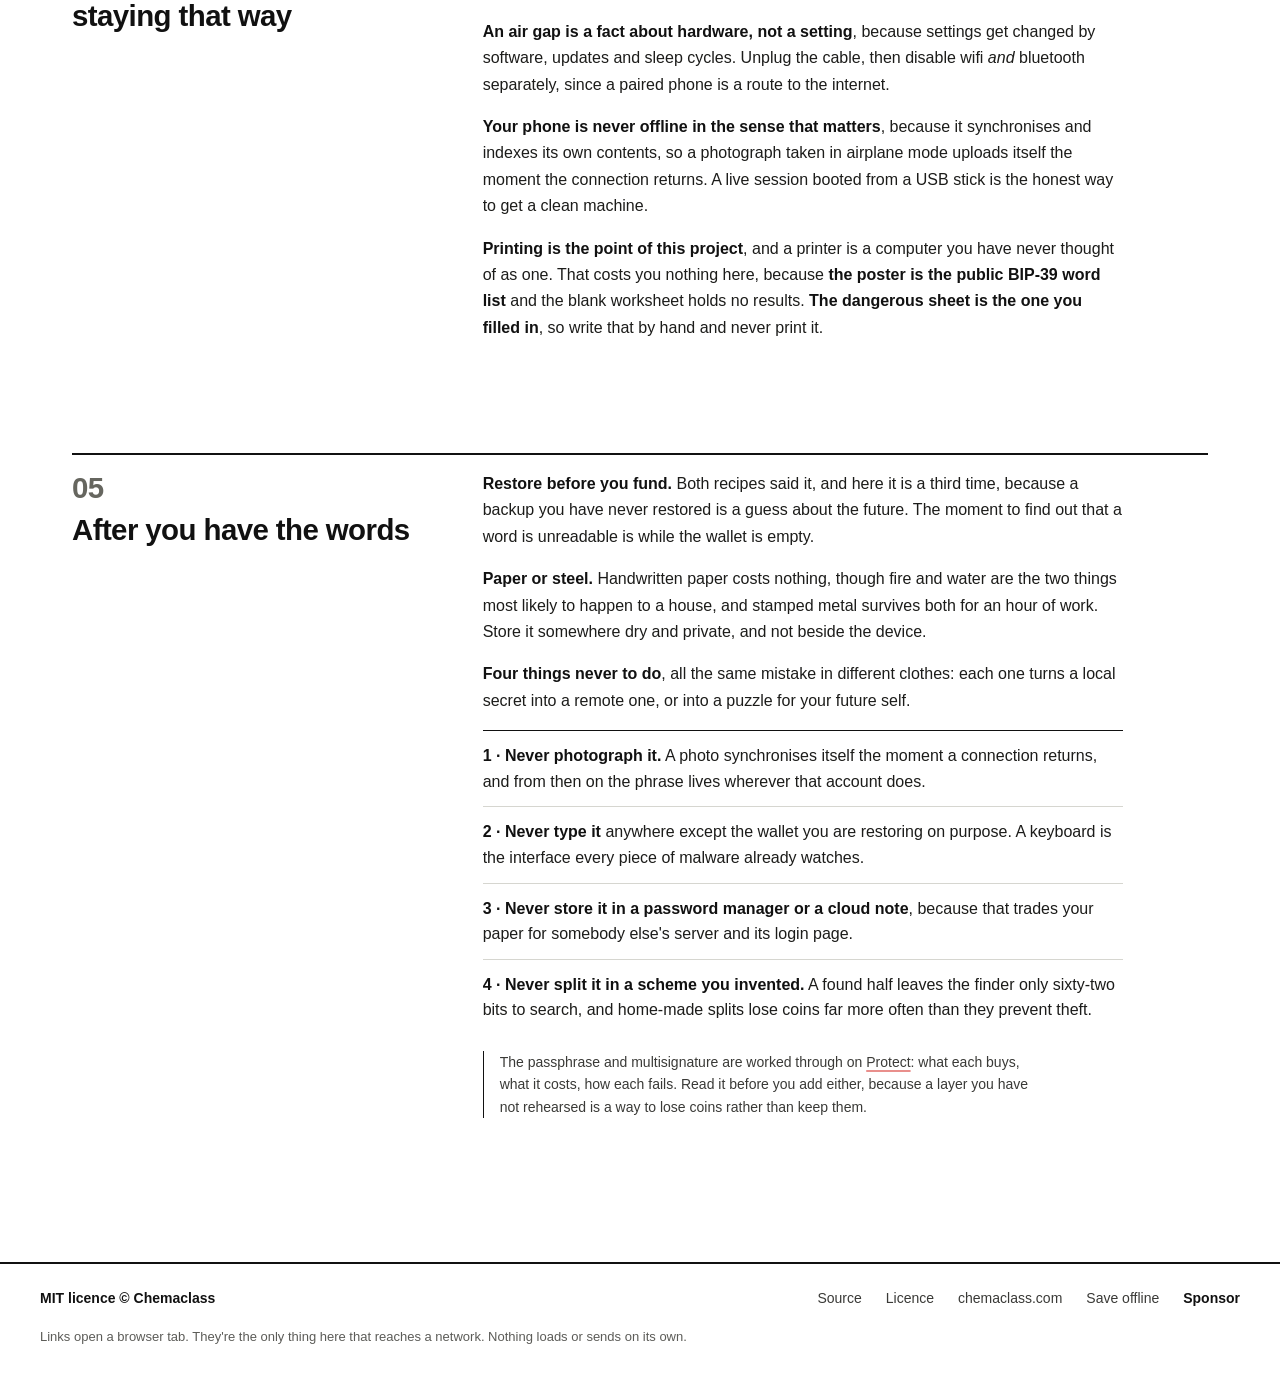
==== commit cd56269c: "feat: the site becomes a Swiss grid, and the landing draws the number White field, black ink, one re" ====
--- a/index.html
+++ b/index.html
@@ -8,8 +8,8 @@
 <meta name="author" content="Chemaclass">
 <meta name="robots" content="index, follow, max-image-preview:large, max-snippet:-1">
 <meta name="color-scheme" content="dark light">
-<meta name="theme-color" content="#191d1f" media="(prefers-color-scheme: dark)">
-<meta name="theme-color" content="#f6f7f6" media="(prefers-color-scheme: light)">
+<meta name="theme-color" content="#121212" media="(prefers-color-scheme: dark)">
+<meta name="theme-color" content="#ffffff" media="(prefers-color-scheme: light)">
 <link rel="canonical" href="https://chemaclass.github.io/bip39-entropy/">
 
 <meta property="og:type" content="website">
@@ -29,7 +29,7 @@
 <meta name="twitter:image" content="https://chemaclass.github.io/bip39-entropy/og.png">
 
 <!-- A grid of the word list, drawn rather than fetched, so the tab icon costs no request. -->
-<link rel="icon" href="data:image/svg+xml,%3Csvg xmlns='http://www.w3.org/2000/svg' viewBox='0 0 32 32'%3E%3Crect width='32' height='32' fill='%23191d1f'/%3E%3Cg fill='%236fbfa8'%3E%3Crect x='6' y='7' width='5' height='3'/%3E%3Crect x='13' y='7' width='9' height='3'/%3E%3Crect x='6' y='12' width='9' height='3'/%3E%3Crect x='17' y='12' width='5' height='3'/%3E%3Crect x='6' y='17' width='5' height='3'/%3E%3Crect x='13' y='17' width='13' height='3'/%3E%3Crect x='6' y='22' width='13' height='3'/%3E%3C/g%3E%3C/svg%3E">
+<link rel="icon" href="data:image/svg+xml,%3Csvg xmlns='http://www.w3.org/2000/svg' viewBox='0 0 32 32'%3E%3Crect width='32' height='32' fill='%23111111'/%3E%3Cg fill='%23ffffff'%3E%3Crect x='6' y='7' width='5' height='3'/%3E%3Crect x='13' y='7' width='9' height='3'/%3E%3Crect x='6' y='12' width='9' height='3'/%3E%3Crect x='17' y='12' width='5' height='3'/%3E%3Crect x='6' y='17' width='5' height='3'/%3E%3Crect x='13' y='17' width='13' height='3'/%3E%3C/g%3E%3Crect x='6' y='22' width='13' height='3' fill='%23d4211b'/%3E%3C/svg%3E">
 <script type="application/ld+json">
 [
  {
@@ -128,7 +128,7 @@
 :root{
   /* Native widgets: select panels, scrollbars. They follow the page's theme,
      not the system's, so a forced theme carries all the way down. */
-  color-scheme:dark;
+  color-scheme:light;
   --paper:#ffffff;
   --ink:#14161c;
   --ghost:#a4aab3;
@@ -137,47 +137,53 @@
   --rule-strong:#a7b0b4;
   --hair:0.2mm;
 
-  --chrome:#191d1f;
-  --chrome-2:#23292b;
-  --chrome-3:#2f3639;
-  --chrome-ink:#e8edea;
-  --chrome-dim:#8d9793;
-  --patina:#6fbfa8;
-  --amber:#d8a657;
+  /* The chrome is a white field, black ink and one red. The red marks three
+     things only: the checksum, where you are, and what to do next. */
+  --chrome:#ffffff;
+  --chrome-2:#f0f0ec;
+  --chrome-3:#d6d6d0;
+  --chrome-ink:#111111;
+  --chrome-dim:#5c5c58;
+  --patina:#d4211b;
+  --amber:#111111;
 
   /* Text steps and washes, named so a second theme is a palette swap rather
      than a hunt through five files for hex codes. */
-  --text-1:#c7cfcb;
-  --text-2:#aab3af;
-  --text-3:#69736f;
-  --text-4:#565f5c;
-  --veil:rgba(25,29,31,.94);
-  --tint:rgba(255,255,255,.03);
-  --accent-wash:rgba(111,191,168,.10);
-  --accent-line:rgba(111,191,168,.35);
-  --warn-wash:#2a2519;
-  --patina-lift:#8ad3bd;
-  --bit-0:#2f3639;
-  --bit-1:#4a7d6f;
+  --text-1:#1c1c1a;
+  --text-2:#3a3a37;
+  --text-3:#5c5c58;
+  --text-4:#66665f;
+  --veil:rgba(255,255,255,.96);
+  --tint:rgba(0,0,0,.035);
+  --accent-wash:rgba(212,33,27,.07);
+  --accent-line:rgba(212,33,27,.5);
+  --warn-wash:#f0f0ec;
+  --patina-lift:#a8150f;
+  --bit-0:#d6d6d0;
+  --bit-1:#111111;
 
   /* Eleven cells, the eleven bits of 837, the index of the word on the poster's
-     own legend. Every rule on the site is that number, set on an 88px repeat. */
+     own legend, set on an 88px repeat. */
   --bit-rule:linear-gradient(90deg,var(--bit-0) 0px 6px,transparent 6px 8px,var(--bit-1) 8px 14px,transparent 14px 16px,var(--bit-1) 16px 22px,transparent 22px 24px,var(--bit-0) 24px 30px,transparent 30px 32px,var(--bit-1) 32px 38px,transparent 38px 40px,var(--bit-0) 40px 46px,transparent 46px 48px,var(--bit-0) 48px 54px,transparent 54px 56px,var(--bit-0) 56px 62px,transparent 62px 64px,var(--bit-1) 64px 70px,transparent 70px 72px,var(--bit-0) 72px 78px,transparent 78px 80px,var(--bit-1) 80px 86px,transparent 86px 88px);
 
   --mono:ui-monospace,"SF Mono",SFMono-Regular,Menlo,Consolas,"Liberation Mono",monospace;
+  /* The poster's word faces. The type solver measures the sheet against these,
+     so the chrome's own face lives in --sans and never touches the print. */
   --grot:system-ui,-apple-system,"Segoe UI","Helvetica Neue",Helvetica,Arial,"Liberation Sans",sans-serif;
   --serif:"Iowan Old Style","Palatino Linotype",Palatino,Georgia,"Liberation Serif",serif;
   --face:var(--grot);
+  --sans:"Helvetica Neue",Helvetica,Arial,"Liberation Sans",system-ui,sans-serif;
 
   /* ── the scales ──────────────────────────────────────────────────
      Three ramps the chrome measures itself against, so a new component
      inherits the page's rhythm instead of inventing a fourth set of
      numbers. The sheet below is drawn in mm and shares none of this. */
 
-  /* Corners. One step per role: controls, panels, cards. */
-  --r-1:7px;
-  --r-2:11px;
-  --r-3:16px;
+  /* Square corners. The grid is the structure, and a radius softens the one
+     thing it has to say. */
+  --r-1:0;
+  --r-2:0;
+  --r-3:0;
 
   /* Space, in a 4px rhythm. Anything between two steps is a mistake. */
   --sp-1:4px;
@@ -188,82 +194,83 @@
   --sp-6:32px;
   --sp-7:48px;
   --sp-8:72px;
-
-  /* Depth. Two steps: a thing that sits on the page, a thing that floats
-     over it. --lift is the second, kept under its old name. */
-  --e-1:0 1px 2px rgba(0,0,0,.30);
-  --e-2:0 6px 20px rgba(0,0,0,.34);
-  --lift:var(--e-2);
+  --sp-9:112px;
+
+  /* The column every view shares, and its gutter. */
+  --measure:1200px;
+  --gutter:32px;
+
+  /* Depth. Rules and fields carry the structure, so a thing on the page has
+     none. Only what floats over it, a menu or the back-to-top button, lifts. */
+  --e-1:none;
+  --e-2:0 8px 28px rgba(0,0,0,.14);
+  --lift:0 1px 0 var(--chrome-3);
   /* Paper on a desk, which is deeper than anything else the page stacks. */
+  --sheet-lift:0 10px 34px rgba(20,22,28,.16);
+
+  /* Reading sizes, fluid between a phone and a desktop. */
+  --fs-label:12px;
+  --fs-sm:14px;
+  --fs-body:clamp(16px,1.15vw,17.5px);
+  --fs-lead:clamp(18px,1.7vw,22px);
+  --fs-h2:clamp(22px,2.3vw,30px);
+  --fs-h1:clamp(38px,6vw,80px);
+
+  --track:.01em;
+}
+
+/* ─────────── dark ───────────
+   The sheet is always a sheet: --paper, --ink and the rules above belong to the
+   printed artifact and never change. Only the chrome around it inverts. */
+:root[data-theme="dark"]{
+  color-scheme:dark;
+  --chrome:#121212;
+  --chrome-2:#1e1e1c;
+  --chrome-3:#34342f;
+  --chrome-ink:#f2f2ee;
+  --chrome-dim:#a3a39c;
+  --patina:#ff5a4a;
+  --amber:#f2f2ee;
+  --text-1:#dcdcd6;
+  --text-2:#c4c4bd;
+  --text-3:#a3a39c;
+  --text-4:#8e8e87;
+  --veil:rgba(18,18,18,.96);
+  --tint:rgba(255,255,255,.045);
+  --accent-wash:rgba(255,90,74,.1);
+  --accent-line:rgba(255,90,74,.55);
+  --warn-wash:#1e1e1c;
+  --patina-lift:#ff8174;
+  --bit-0:#34342f;
+  --bit-1:#f2f2ee;
+  --e-2:0 8px 28px rgba(0,0,0,.5);
   --sheet-lift:0 12px 40px rgba(0,0,0,.5);
-
-  /* Reading sizes, fluid between a phone and a desktop. */
-  --fs-label:9.5px;
-  --fs-sm:12.5px;
-  --fs-body:clamp(15px,1.05vw,16px);
-  --fs-lead:clamp(16px,1.6vw,18px);
-  --fs-h2:clamp(13.5px,1.5vw,15px);
-  --fs-h1:clamp(30px,5.4vw,46px);
-
-  /* Uppercase mono labels. Wide tracking dates a page fast, so one value
-     carries every label and it is narrower than it was. */
-  --track:.14em;
-}
-
-/* ─────────── light ───────────
-   The sheet is always a sheet: --paper, --ink and the rules below belong to the
-   printed artifact and never change. Only the chrome around it does. */
-:root[data-theme="light"]{
-  color-scheme:light;
-  --chrome:#f6f7f6;
-  --chrome-2:#eceeec;
-  --chrome-3:#d5dad7;
-  --chrome-ink:#171b19;
-  --chrome-dim:#5a6360;
-  --patina:#1d6e59;
-  --amber:#8a5a12;
-  --text-1:#2c3431;
-  --text-2:#3d4643;
-  --text-3:#5f6a66;
-  --text-4:#6d7773;
-  --veil:rgba(246,247,246,.94);
-  --tint:rgba(0,0,0,.04);
-  --accent-wash:rgba(29,110,89,.10);
-  --accent-line:rgba(29,110,89,.40);
-  --warn-wash:#f6efdd;
-  --patina-lift:#12523f;
-  --bit-0:#d5dad7;
-  --bit-1:#9dc4b6;
-  --e-1:0 1px 2px rgba(20,22,28,.07);
-  --e-2:0 6px 18px rgba(20,22,28,.12);
-  --sheet-lift:0 10px 34px rgba(20,22,28,.16);
-}
-
-@media (prefers-color-scheme:light){
-  :root:not([data-theme="dark"]){
-    color-scheme:light;
-    --chrome:#f6f7f6;
-    --chrome-2:#eceeec;
-    --chrome-3:#d5dad7;
-    --chrome-ink:#171b19;
-    --chrome-dim:#5a6360;
-    --patina:#1d6e59;
-    --amber:#8a5a12;
-    --text-1:#2c3431;
-    --text-2:#3d4643;
-    --text-3:#5f6a66;
-    --text-4:#6d7773;
-    --veil:rgba(246,247,246,.94);
-    --tint:rgba(0,0,0,.04);
-    --accent-wash:rgba(29,110,89,.10);
-    --accent-line:rgba(29,110,89,.40);
-    --warn-wash:#f6efdd;
-    --patina-lift:#12523f;
-    --bit-0:#d5dad7;
-    --bit-1:#9dc4b6;
-    --e-1:0 1px 2px rgba(20,22,28,.07);
-    --e-2:0 6px 18px rgba(20,22,28,.12);
-    --sheet-lift:0 10px 34px rgba(20,22,28,.16);
+}
+
+@media (prefers-color-scheme:dark){
+  :root:not([data-theme="light"]){
+    color-scheme:dark;
+    --chrome:#121212;
+    --chrome-2:#1e1e1c;
+    --chrome-3:#34342f;
+    --chrome-ink:#f2f2ee;
+    --chrome-dim:#a3a39c;
+    --patina:#ff5a4a;
+    --amber:#f2f2ee;
+    --text-1:#dcdcd6;
+    --text-2:#c4c4bd;
+    --text-3:#a3a39c;
+    --text-4:#8e8e87;
+    --veil:rgba(18,18,18,.96);
+    --tint:rgba(255,255,255,.045);
+    --accent-wash:rgba(255,90,74,.1);
+    --accent-line:rgba(255,90,74,.55);
+    --warn-wash:#1e1e1c;
+    --patina-lift:#ff8174;
+    --bit-0:#34342f;
+    --bit-1:#f2f2ee;
+    --e-2:0 8px 28px rgba(0,0,0,.5);
+    --sheet-lift:0 12px 40px rgba(0,0,0,.5);
   }
 }
 
@@ -271,76 +278,80 @@
 html,body{margin:0;padding:0}
 body{
   background:var(--chrome);color:var(--chrome-ink);
-  font-family:var(--mono);
+  font-family:var(--sans);
+  -webkit-font-smoothing:antialiased;
   -webkit-print-color-adjust:exact;print-color-adjust:exact;
 }
 
 /* ─────────── control bar ─────────── */
-.bar{padding:var(--sp-3) 0}
-.bar-in{max-width:1000px;margin:0 auto;padding:0 18px;display:flex;flex-wrap:wrap;
+.bar{padding:var(--sp-3) 0 var(--sp-4);border-top:1px solid var(--chrome-3)}
+.bar-in{max-width:var(--measure);margin:0 auto;padding:0 var(--gutter);display:flex;flex-wrap:wrap;
   gap:var(--sp-3) var(--sp-4);align-items:flex-end}
-.brand{display:flex;flex-direction:column;gap:var(--sp-1);margin-right:var(--sp-2)}
-.brand b{font:600 13px/1 var(--mono);letter-spacing:var(--track)}
-.brand span{font:400 10px/1 var(--mono);letter-spacing:var(--track);color:var(--patina);text-transform:uppercase}
-.ctl{display:flex;flex-direction:column;gap:var(--sp-2);min-width:0}
-.ctl>label{font:500 var(--fs-label)/1 var(--mono);letter-spacing:var(--track);
-  text-transform:uppercase;color:var(--chrome-dim)}
+.brand{display:flex;flex-direction:column;gap:3px;margin-right:var(--sp-2)}
+.brand b{font:800 18px/1 var(--sans);letter-spacing:-.02em}
+.brand span{font:500 11px/1 var(--sans);color:var(--text-3)}
+.ctl{display:flex;flex-direction:column;gap:6px;min-width:0}
+.ctl>label{font:700 var(--fs-label)/1 var(--sans);color:var(--chrome-ink)}
 
 /* One control surface for every job: a menu, a field and a button are the same
    object with different work to do. 36px is the shortest a pointer target can
    be before it starts costing accuracy; the phone breakpoint raises it again. */
 select,input[type=search],input[type=text],button{
-  font:500 var(--fs-sm)/1 var(--mono);color:var(--chrome-ink);
-  background:var(--chrome-2);border:1px solid var(--chrome-3);
-  border-radius:var(--r-1);padding:9px 11px;min-height:36px}
+  font:500 var(--fs-sm)/1 var(--sans);color:var(--chrome-ink);
+  background:var(--chrome);border:1px solid var(--chrome-3);
+  border-radius:var(--r-1);padding:9px 11px;min-height:38px}
 @media (prefers-reduced-motion:no-preference){
   select,input[type=search],input[type=text],button{
-    transition:background-color .14s ease,border-color .14s ease,
-      color .14s ease,box-shadow .14s ease}
+    transition:background-color .14s ease,border-color .14s ease,color .14s ease}
 }
 /* The chevron is two gradients on the element itself, so every select on the
    page carries the same one without a wrapper element around it. */
 /* A select is as wide as its longest option, and one option here is a sentence.
    Without the clamp that sets the width of a 320px phone. */
-select{max-width:100%;appearance:none;-webkit-appearance:none;padding-right:28px;cursor:pointer;
-  background-image:linear-gradient(45deg,transparent 50%,var(--chrome-dim) 50%),
-    linear-gradient(135deg,var(--chrome-dim) 50%,transparent 50%);
-  background-position:calc(100% - 16px) center,calc(100% - 11px) center;
+select{max-width:100%;appearance:none;-webkit-appearance:none;padding-right:30px;cursor:pointer;
+  background-image:linear-gradient(45deg,transparent 50%,var(--chrome-ink) 50%),
+    linear-gradient(135deg,var(--chrome-ink) 50%,transparent 50%);
+  background-position:calc(100% - 17px) center,calc(100% - 12px) center;
   background-size:5px 5px;background-repeat:no-repeat}
-select:hover{border-color:var(--chrome-dim)}
+select:hover{border-color:var(--chrome-ink)}
 input[type=search],input[type=text]{width:180px;max-width:100%}
-input[type=search]::placeholder,input[type=text]::placeholder{color:var(--text-3)}
-input[type=search]:hover,input[type=text]:hover{border-color:var(--chrome-dim)}
-
-/* A button sits on the page rather than in it, and goes down when pressed.
-   That is the whole difference between a control and a label. */
-button{cursor:pointer;box-shadow:var(--e-1)}
-button:hover{border-color:var(--patina);color:var(--patina)}
-button:active{transform:translateY(1px);box-shadow:none}
-button[disabled]{opacity:.45;cursor:not-allowed;box-shadow:none;transform:none}
-.btn-print{background:var(--patina);border-color:var(--patina);color:var(--chrome);
-  font-weight:700;letter-spacing:.08em}
-.btn-print:hover{background:var(--patina-lift);border-color:var(--patina-lift);color:var(--chrome)}
+input[type=search]::placeholder,input[type=text]::placeholder{color:var(--text-4)}
+input[type=search]:hover,input[type=text]:hover{border-color:var(--chrome-ink)}
+input{caret-color:var(--patina)}
+
+/* A button is an outlined block that fills with ink under the pointer and
+   goes down when pressed. That is the whole difference between a control and
+   a label. */
+button{cursor:pointer;font-weight:700;border-color:var(--chrome-ink)}
+button:hover{background:var(--chrome-ink);color:var(--chrome)}
+button:active{transform:translateY(1px)}
+button[disabled]{opacity:.4;cursor:not-allowed;transform:none;
+  background:var(--chrome);color:var(--chrome-ink)}
+/* The one action a panel exists for is solid ink, and red once you reach it. */
+.btn-print{background:var(--chrome-ink);border-color:var(--chrome-ink);color:var(--chrome)}
+.btn-print:hover{background:var(--patina);border-color:var(--patina);color:var(--chrome)}
 
 .toggles{display:flex;gap:var(--sp-3);flex-wrap:wrap;align-items:center}
 /* The whole row is the target, not the 16px box inside it. */
-.tg{display:flex;align-items:center;gap:var(--sp-2);min-height:36px;
-  font:400 11px/1 var(--mono);color:var(--chrome-dim);cursor:pointer}
-.tg input{accent-color:var(--patina);width:16px;height:16px;margin:0;cursor:pointer}
+.tg{display:flex;align-items:center;gap:var(--sp-2);min-height:38px;
+  font:500 var(--fs-sm)/1 var(--sans);color:var(--text-2);cursor:pointer}
+.tg input{accent-color:var(--chrome-ink);width:16px;height:16px;margin:0;cursor:pointer}
 .tg:hover{color:var(--chrome-ink)}
 
 /* One ring, everywhere, and it never sits under the thing it is marking. */
 :focus-visible{outline:2px solid var(--patina);outline-offset:2px}
 
-.readout{max-width:1000px;margin:9px auto 0;padding:0 18px;display:flex;flex-wrap:wrap;gap:6px 16px;align-items:baseline;
-  font:400 10.5px/1.5 var(--mono);color:var(--text-3);letter-spacing:.02em}
-.readout .spec{color:var(--chrome-ink);font-weight:600;letter-spacing:.06em}
-.readout .pt{color:var(--patina);font-weight:700}
-.readout .pt.small{color:var(--amber)}
+.readout{max-width:var(--measure);margin:10px auto 0;padding:0 var(--gutter);display:flex;flex-wrap:wrap;gap:6px 16px;align-items:baseline;
+  font:400 12px/1.5 var(--mono);color:var(--text-3);font-variant-numeric:tabular-nums}
+.readout .spec{color:var(--chrome-ink);font-weight:600}
+.readout .pt{color:var(--chrome-ink);font-weight:700}
+.readout .pt.small{color:var(--patina)}
 .readout .hit{color:var(--patina)}
 
 /* ─────────── sheets ─────────── */
-.stage{padding:26px 16px 60px;display:flex;flex-direction:column;align-items:center;gap:26px}
+/* A white sheet on a white field has no edge, so the poster sits on the grey. */
+#view-poster{background:var(--chrome-2)}
+.stage{padding:32px 16px 72px;display:flex;flex-direction:column;align-items:center;gap:32px}
 /* Sized in px to the sheet's *scaled* footprint: a transform does not shrink the
    layout box, so without this the document is as wide as the unscaled sheet and
    large paper scrolls sideways. */
@@ -400,61 +411,52 @@
 /* Visible only when tabbed to. Nine controls sit between the top of the
    document and the first sentence, which is nine too many on a keyboard. */
 .skip{position:absolute;left:-9999px;top:0;z-index:40;
-  font:600 11px/1 var(--mono);letter-spacing:var(--track);text-transform:uppercase;
-  color:var(--chrome-ink);background:var(--chrome-2);box-shadow:var(--e-2);
-  border:1px solid var(--patina);border-radius:var(--r-1);padding:12px 16px;text-decoration:none}
+  font:700 var(--fs-sm)/1 var(--sans);
+  color:var(--chrome);background:var(--chrome-ink);
+  padding:14px 18px;text-decoration:none}
 .skip:focus{left:12px;top:12px}
 main:focus{outline:none}
 
-/* No backdrop-filter: --veil is 94% opaque, so the blur behind it was measured
-   at zero differing pixels while still costing a compositing pass per frame. */
+/* No backdrop-filter: --veil is 96% opaque, so a blur behind it would cost a
+   compositing pass per frame for pixels nobody can see. */
 .chrome{position:sticky;top:0;z-index:20;background:var(--veil);
-  border-bottom:1px solid var(--chrome-3)}
-/* A hairline reads as part of the page until something scrolls under it. */
+  border-bottom:2px solid var(--chrome-ink)}
 .chrome.lift{box-shadow:var(--lift)}
-.top{padding:var(--sp-3) 0}
+.top{padding:0}
 /* The bar shares its edges with everything under it, on every view, so the brand
    and the prose start at the same x and switching tabs moves nothing. The poster's
    own control bar takes the same box, in 10-poster.css. */
-.top-in{max-width:1000px;margin:0 auto;padding:0 18px;display:flex;align-items:center;
-  gap:var(--sp-2) var(--sp-3);flex-wrap:wrap}
-.brand{text-decoration:none;color:inherit;flex:0 0 auto}
-.brand:hover span{color:var(--chrome-ink)}
-
-/* One track holds both groups, so the bar reads as a single control rather than
-   six loose links. The track shrinks to fit and scrolls its own contents rather
-   than widening the page or stacking into rows: sections keep getting added and
-   a phone runs out of room before the design does. The row around it is what
-   claims the full width below the breakpoint, so the track itself can stay as
-   wide as its tabs instead of stretching. */
+.top-in{max-width:var(--measure);margin:0 auto;padding:0 var(--gutter);display:flex;
+  align-items:stretch;gap:0 var(--sp-5);flex-wrap:wrap;min-height:60px}
+.brand{text-decoration:none;color:inherit;flex:0 0 auto;justify-content:center}
+.brand:hover b{color:var(--patina)}
+
 /* A flex line wraps on an item's content width, before shrinking is considered,
    so a track holding six tabs used to push the language and theme menus onto a
-   second row and leave half the first one empty. A zero basis takes the track
-   out of that decision: it claims what is left of the row and scrolls its own
-   tabs if even that runs out. */
+   second row. A zero basis takes the track out of that decision: it claims what
+   is left of the row and scrolls its own tabs if even that runs out. */
 .tabs-row{display:flex;min-width:0;flex:1 1 0}
-.tabs{display:flex;align-items:center;gap:2px;padding:3px;
-  min-width:0;max-width:100%;overflow-x:auto;scrollbar-width:none;
-  background:var(--chrome-2);border:1px solid var(--chrome-3);border-radius:var(--r-2)}
+.tabs{display:flex;align-items:stretch;gap:0;
+  min-width:0;max-width:100%;overflow-x:auto;scrollbar-width:none}
 .tabs::-webkit-scrollbar{display:none}
-.tabs a{font:600 11px/1 var(--mono);letter-spacing:.1em;text-transform:uppercase;
-  color:var(--chrome-dim);text-decoration:none;white-space:nowrap;
-  padding:9px 10px;border-radius:var(--r-1)}
-.tabs a:hover{color:var(--chrome-ink);background:var(--chrome-3)}
+.tabs a{display:flex;align-items:center;
+  font:500 15px/1 var(--sans);letter-spacing:-.005em;
+  color:var(--text-3);text-decoration:none;white-space:nowrap;
+  padding:0 12px;box-shadow:inset 0 0 0 transparent}
+.tabs a:hover{color:var(--chrome-ink)}
 /* Scrolling makes the track clip on both axes, and an offset ring is what gets
    clipped. Inset it. */
 .tabs a:focus-visible{outline-offset:-2px}
-/* The selected tab is the only reliable "where am I": four long reading pages
-   share a layout, so a wash and a hairline are not enough to tell them apart. */
-.tabs a.on,.tabs a.on:hover{color:var(--chrome);background:var(--patina);box-shadow:var(--e-1)}
+/* Where you are is ink and a red bar standing on the header's own rule. */
+.tabs a.on,.tabs a.on:hover{color:var(--chrome-ink);font-weight:700;
+  box-shadow:inset 0 -4px 0 var(--patina)}
 
 .top-act{display:flex;align-items:center;gap:var(--sp-2);margin-left:auto;flex:0 0 auto}
 .langsel{display:flex;align-items:center}
-.langsel select{min-height:36px;padding:6px 24px 6px 9px;font-size:11px;letter-spacing:.04em;
-  border-radius:var(--r-1)}
+.langsel select{min-height:36px;padding:6px 28px 6px 10px;font-size:13px;border-color:var(--chrome-3)}
 @media (prefers-reduced-motion:no-preference){
   .tabs a,.foot-links a,.langsel select{transition:background-color .12s ease,
-    color .12s ease,border-color .12s ease}
+    color .12s ease,border-color .12s ease,box-shadow .12s ease}
 }
 .vh{position:absolute;width:1px;height:1px;margin:-1px;padding:0;overflow:hidden;
   clip:rect(0 0 0 0);white-space:nowrap;border:0}
@@ -463,50 +465,49 @@
    .view.has-rail{display:grid}, silently keeps a hidden view on the page. */
 .view[hidden]{display:none !important}
 
-/* Prose links: the long-form sections, the masthead lead, and the facts the
-   roller prints under a finished phrase. */
-.learn-sec a,.learn-lead a,.roll-lead a,.roll-fact a{color:var(--patina);
-  text-decoration:none;border-bottom:1px solid var(--accent-line)}
-.learn-sec a:hover,.learn-lead a:hover,.roll-lead a:hover,
-.roll-fact a:hover{border-bottom-color:var(--patina)}
-.roll-lead em{font-style:normal;color:var(--chrome-ink)}
+/* Prose links: ink, underlined in red, red under the pointer. Red is where you
+   go next. */
+.learn-sec a,.learn-lead a,.learn-tldr a,.roll-lead a,.roll-fact a{color:inherit;
+  text-decoration:underline;text-decoration-color:var(--accent-line);
+  text-decoration-thickness:2px;text-underline-offset:.2em}
+.learn-sec a:hover,.learn-lead a:hover,.learn-tldr a:hover,.roll-lead a:hover,
+.roll-fact a:hover{color:var(--patina);text-decoration-color:var(--patina)}
+.roll-lead em{font-style:normal;font-weight:700;color:var(--chrome-ink)}
 
 /* Below this the track stops fitting beside the brand and the controls. Sending
    it to a row of its own keeps the bar at two rows rather than three, and keeps
    the controls reachable. */
 @media (max-width:1000px){
-  .tabs-row{order:2;flex:1 0 100%}
+  .top-in{min-height:0}
+  .brand{padding:10px 0}
+  .tabs-row{order:2;flex:1 0 100%;margin:0 calc(-1 * var(--gutter));padding:0 calc(var(--gutter) - 12px);
+    border-top:1px solid var(--chrome-3)}
   .top-act{order:1}
-}
-
-/* Where the track has its own row, a tab is something you hit with a thumb.
-   28px was a mouse target. The word between the groups becomes the divider it
-   was drawn around, which gives the strip back 42 of the px it overflows by. */
-@media (max-width:1000px){
-  .tabs{padding:2px}
-  .tabs a{min-height:40px;display:flex;align-items:center}
+  /* A tab is something you hit with a thumb here. */
+  .tabs a{min-height:46px}
   /* A sideways scroller at its end hands the swipe to the browser, which reads
      it as a back gesture. */
   .tabs{overscroll-behavior-x:contain}
-  .tabs-sep{width:1px;padding:0;margin:0 6px;color:transparent;overflow:hidden;
-    align-self:stretch}
+  /* The word between the groups becomes the divider it was drawn around. */
+  .tabs-sep{width:1px;padding:0;margin:12px 8px;color:transparent;overflow:hidden;
+    background:var(--chrome-3);border:0}
 }
 
 @media (max-width:560px){
-  .top{padding:5px 0}
-  .top-in{gap:4px 10px;padding:0 14px}
+  :root{--gutter:16px}
+  .top-in{gap:0 10px}
   /* The tagline is decoration and the headline underneath says the same thing.
      Its width is what buys the controls a place on the brand's row. Hidden
      rather than dropped, so the brand link still reads out in full. */
   .brand span{position:absolute;width:1px;height:1px;overflow:hidden;
     clip:rect(0 0 0 0);white-space:nowrap}
-  .tabs a{padding:9px 10px;letter-spacing:.06em;font-size:10.5px}
+  .tabs a{padding:0 10px;font-size:15px}
   /* iOS Safari zooms the page when a focused control's text is under 16px, and
      it does not zoom back out. Every control on the page pays for that, so on a
      phone they all get 16px whatever it costs in width. A thumb is wider than a
      pointer, so the same controls get the 44px a thumb needs. */
   select,input[type=search],input[type=text],button{font-size:16px;min-height:44px}
-  .langsel select{min-height:44px;padding:6px 26px 6px 9px;letter-spacing:0}
+  .langsel select{min-height:44px;padding:6px 28px 6px 10px}
 }
 
 /* ─────────── the enhancement layer ─────────── */
@@ -514,7 +515,7 @@
    site exactly as before, never a broken one. */
 
 /* Selected text answers in the site's own colour. */
-::selection{background:var(--patina);color:var(--chrome)}
+::selection{background:var(--chrome-ink);color:var(--chrome)}
 
 /* Scrollbars follow the theme instead of glaring in the dark one. */
 html{scrollbar-color:var(--chrome-3) transparent}
@@ -537,108 +538,110 @@
 }
 @keyframes viewin{from{opacity:0}to{opacity:1}}
 
-/* How far into the page you are, drawn on the chrome's bottom edge, scroll
+/* How far into the page you are, drawn on the chrome's bottom rule, scroll
    driven in CSS alone. The poster is an artefact rather than a read, so it
    carries no bar. */
 @supports (animation-timeline:scroll()){
   body:not([data-view="poster"]) .chrome::after{
-    content:"";position:absolute;left:0;right:0;bottom:-1px;height:2px;
+    content:"";position:absolute;left:0;right:0;bottom:-2px;height:2px;
     background:var(--patina);transform-origin:0 50%;pointer-events:none;
     animation:readprog linear both;animation-timeline:scroll(root)}
 }
 @keyframes readprog{from{transform:scaleX(0)}to{transform:scaleX(1)}}
 
 /* ─────────── footer ─────────── */
-.foot{border-top:1px solid var(--chrome-3);margin-top:var(--sp-7);padding:var(--sp-5) 18px var(--sp-7)}
-.foot-in{max-width:1000px;margin:0 auto;display:flex;flex-wrap:wrap;gap:var(--sp-3) var(--sp-5);
+.foot{border-top:2px solid var(--chrome-ink);margin-top:var(--sp-8);
+  padding:var(--sp-5) var(--gutter) var(--sp-7)}
+.foot-in{max-width:var(--measure);margin:0 auto;display:flex;flex-wrap:wrap;gap:var(--sp-3) var(--sp-6);
   align-items:baseline;justify-content:space-between}
-.foot-lic{font:400 11px/1.5 var(--mono);letter-spacing:.06em;color:var(--text-3)}
+.foot-lic{font:700 var(--fs-sm)/1.5 var(--sans);color:var(--chrome-ink)}
 .foot-links{display:flex;flex-wrap:wrap;gap:var(--sp-2) var(--sp-5)}
-.foot-links a{font:500 11px/1.5 var(--mono);letter-spacing:.1em;text-transform:uppercase;
-  color:var(--chrome-dim);text-decoration:none;border-bottom:1px solid transparent}
-.foot-links a:hover{color:var(--patina);border-bottom-color:var(--patina)}
-.foot-links a.foot-sponsor{color:var(--amber)}
-.foot-links a.foot-sponsor:hover{border-bottom-color:var(--amber)}
-.foot-note{max-width:1000px;margin:16px auto 0;font:400 10.5px/1.6 var(--mono);color:var(--text-4)}
+.foot-links a{font:500 var(--fs-sm)/1.5 var(--sans);
+  color:var(--text-2);text-decoration:none;border-bottom:2px solid transparent}
+.foot-links a:hover{color:var(--chrome-ink);border-bottom-color:var(--patina)}
+.foot-links a.foot-sponsor{color:var(--chrome-ink);font-weight:700}
+.foot-note{max-width:var(--measure);margin:var(--sp-4) auto 0;font:400 13px/1.6 var(--sans);color:var(--text-3)}
+/* #view-poster sits on the grey, and the footer under it should too. */
+body[data-view="poster"] .foot{margin-top:0;background:var(--chrome-2)}
 
 @media (max-width:560px){
-  .foot{padding:20px 14px 34px}
-  .foot-in{gap:8px 14px}
+  .foot{padding:var(--sp-5) var(--gutter) var(--sp-7)}
+  .foot-in{gap:var(--sp-2) var(--sp-4)}
 }
 
 /* src/css/30-roll.css */
 /* ─────────── roll your own ─────────── */
-.roll{max-width:1000px;margin:0 auto;padding:var(--sp-6) var(--sp-4) var(--sp-8)}
-.roll-h{font:700 var(--fs-h1)/1.02 var(--mono);letter-spacing:-.02em;margin:0 0 var(--sp-4)}
-.roll-lead{font:400 var(--fs-lead)/1.7 var(--grot);color:var(--text-2);margin:0 0 var(--sp-5)}
-
-.roll-warn{border:1px solid var(--chrome-3);border-left:3px solid var(--amber);
-  border-radius:var(--r-2);background:var(--chrome-2);
-  padding:var(--sp-3) var(--sp-4);font:400 var(--fs-sm)/1.65 var(--grot);
-  color:var(--text-1);margin:0 0 var(--sp-5)}
-.roll-warn b{color:var(--amber);font-weight:700}
-.roll-warn em{font-style:normal;color:var(--chrome-ink)}
+.roll{max-width:var(--measure);margin:0 auto;padding:var(--sp-8) var(--gutter) var(--sp-8);font-family:var(--sans)}
+.roll-h{font:800 var(--fs-h1)/.96 var(--sans);letter-spacing:-.035em;margin:0 0 var(--sp-5)}
+.roll-lead{font:400 var(--fs-lead)/1.45 var(--sans);color:var(--text-2);margin:0 0 var(--sp-6);max-width:34em}
+
+/* The same reversed block as the guide's warning: the one thing that interrupts. */
+.roll-warn{background:var(--chrome-ink);color:var(--chrome);
+  padding:var(--sp-4) var(--sp-5);font:400 var(--fs-body)/1.55 var(--sans);
+  margin:0 0 var(--sp-6);max-width:56em}
+.roll-warn b{font-weight:800}
+.roll-warn b::before{content:"";display:inline-block;width:11px;height:11px;margin-right:var(--sp-2);
+  background:var(--patina)}
+.roll-warn em{font-style:normal;font-weight:700}
+.roll-warn a{color:inherit}
 
 /* Setup above the rule, throwing below it. */
 .roll-ctl{display:flex;flex-wrap:wrap;gap:var(--sp-4) var(--sp-5);align-items:flex-end;
-  padding-bottom:var(--sp-5);border-bottom:1px solid var(--chrome-3);margin-bottom:var(--sp-5)}
+  padding:var(--sp-4) 0 var(--sp-5);border-top:2px solid var(--chrome-ink);
+  border-bottom:1px solid var(--chrome-3);margin-bottom:var(--sp-6)}
 
 #rollload{width:230px;font:400 var(--fs-sm)/1 var(--mono);letter-spacing:.04em}
 
 /* Answers a keypress, so it sits on a wash rather than floating as loose text. */
-.roll-err{font:400 var(--fs-sm)/1.6 var(--mono);color:var(--patina);
-  background:var(--accent-wash);border-radius:var(--r-1);
+.roll-err{font:500 var(--fs-sm)/1.6 var(--sans);color:var(--chrome-ink);
+  background:var(--chrome-2);
   padding:var(--sp-2) var(--sp-3);margin:0 0 var(--sp-4)}
-.roll-err.bad{color:var(--amber);background:var(--warn-wash)}
+.roll-err.bad{color:var(--patina);background:var(--accent-wash)}
 
 /* The pad is where the hand works. Resting shadow, lit border on hover, a real
    dip when pressed: the key has to answer before the bits do. */
 .roll-pad{display:flex;flex-wrap:wrap;gap:var(--sp-2);margin-bottom:var(--sp-2)}
-.roll-key{width:64px;height:64px;font:700 21px/1 var(--mono);color:var(--chrome-ink);
-  background:var(--chrome-2);border:1px solid var(--chrome-3);border-radius:var(--r-2);
-  box-shadow:var(--e-1);cursor:pointer;
+.roll-key{width:68px;height:68px;font:800 22px/1 var(--sans);color:var(--chrome-ink);
+  background:var(--chrome);border:1px solid var(--chrome-ink);border-radius:var(--r-2);
+  cursor:pointer;
   display:flex;flex-direction:column;align-items:center;justify-content:center;gap:var(--sp-1);
   /* a pad is tapped fast: no double-tap zoom delay, no text selection under the thumb */
   touch-action:manipulation;user-select:none;-webkit-user-select:none}
 /* The face is the thing on the table: a die with pips, a coin filled or hollow.
    Drawn in currentColor, so the key's own state carries it. */
 .roll-face{width:30px;height:30px;display:block}
-.roll-die,.roll-coin{fill:none;stroke:currentColor;stroke-width:1.5;opacity:.55}
+.roll-die,.roll-coin{fill:none;stroke:currentColor;stroke-width:1.5}
 .roll-pip{fill:currentColor}
-.roll-key:not([disabled]):hover .roll-die,
-.roll-key:not([disabled]):hover .roll-coin{opacity:1}
 /* The bits the face carries stay a footnote. */
-.roll-key span{font:500 var(--fs-label)/1 var(--mono);letter-spacing:var(--track);color:var(--text-3)}
-.roll-key:not([disabled]):hover{border-color:var(--patina);color:var(--patina);box-shadow:var(--e-2)}
-.roll-key:not([disabled]):active{background:var(--accent-wash);border-color:var(--patina);
-  box-shadow:inset 0 0 0 1px var(--accent-line);transform:translateY(1px)}
+.roll-key span{font:500 11px/1 var(--mono);color:var(--text-3)}
+.roll-key:not([disabled]):hover{background:var(--chrome-ink);color:var(--chrome)}
+.roll-key:not([disabled]):hover span{color:var(--chrome)}
+.roll-key:not([disabled]):active{background:var(--patina);border-color:var(--patina);
+  color:var(--chrome);transform:translateY(1px)}
 /* Five and six buy no entropy, and the warm face says so before the label does. */
-.roll-key.rej{background:var(--warn-wash)}
-.roll-key.rej span{color:var(--amber)}
+.roll-key.rej{background:var(--chrome-2);border-color:var(--chrome-3)}
+.roll-key.rej span{color:var(--text-2)}
 /* A full phrase takes no more throws, so the keys go flat and hand the eye on. */
 .roll-key[disabled]{background:var(--tint);border-color:var(--chrome-3);color:var(--text-4);
   box-shadow:none;cursor:not-allowed}
 .roll-key[disabled] span{color:var(--text-4)}
 
-.roll-hint{font:400 var(--fs-sm)/1.65 var(--mono);color:var(--text-3);margin:0 0 var(--sp-4)}
-
-.roll-meter{height:var(--sp-2);background:var(--chrome-2);border-radius:var(--r-1);
-  box-shadow:inset 0 0 0 1px var(--chrome-3);overflow:hidden}
-.roll-meter-fill{height:100%;width:0;border-radius:inherit;
-  background:linear-gradient(90deg,var(--patina),var(--patina-lift))}
-.roll-count{font:500 var(--fs-label)/1 var(--mono);letter-spacing:var(--track);text-transform:uppercase;
-  color:var(--chrome-dim);margin:var(--sp-2) 0 var(--sp-5)}
-.roll-count b{color:var(--chrome-ink);font-weight:700}
+.roll-hint{font:400 var(--fs-sm)/1.6 var(--sans);color:var(--text-3);margin:0 0 var(--sp-5)}
+
+.roll-meter{height:10px;background:var(--chrome-2);overflow:hidden}
+.roll-meter-fill{height:100%;width:0;background:var(--chrome-ink)}
+.roll-count{font:500 var(--fs-sm)/1 var(--sans);font-variant-numeric:tabular-nums;
+  color:var(--text-3);margin:var(--sp-3) 0 var(--sp-6)}
+.roll-count b{color:var(--chrome-ink);font-weight:800}
 
 .roll-bits{display:flex;flex-wrap:wrap;gap:var(--sp-1);margin-bottom:var(--sp-5)}
-.roll-bits .byte{font:400 var(--fs-sm)/1.4 var(--mono);letter-spacing:.06em;color:var(--text-2);
-  background:var(--chrome-2);border:1px solid var(--chrome-3);
-  padding:var(--sp-1) var(--sp-2);border-radius:var(--r-1)}
-.roll-bits .byte.cs{color:var(--amber);background:var(--warn-wash)}
-
-.roll-sec{font:500 var(--fs-label)/1 var(--mono);letter-spacing:var(--track);text-transform:uppercase;
-  color:var(--patina);margin:0 0 var(--sp-2)}
-.roll-fact{font:400 var(--fs-sm)/1.8 var(--mono);color:var(--chrome-dim);
+.roll-bits .byte{font:400 var(--fs-sm)/1.4 var(--mono);letter-spacing:.04em;color:var(--text-1);
+  background:var(--chrome-2);padding:var(--sp-1) var(--sp-2)}
+.roll-bits .byte.cs{color:var(--chrome);background:var(--patina)}
+
+.roll-sec{font:700 var(--fs-lead)/1.2 var(--sans);letter-spacing:-.01em;
+  color:var(--chrome-ink);margin:0 0 var(--sp-3);padding-top:var(--sp-3);border-top:2px solid var(--chrome-ink)}
+.roll-fact{font:400 var(--fs-sm)/1.8 var(--mono);color:var(--text-2);
   margin:0 0 var(--sp-5);word-break:break-all}
 .roll-fact b{color:var(--chrome-ink);font-weight:600}
 
@@ -646,276 +649,287 @@
    thing on it. Index and eleven bits sit under it, in that order of interest. */
 .seed{display:grid;grid-template-columns:repeat(auto-fill,minmax(212px,1fr));
   gap:var(--sp-2);margin-bottom:var(--sp-5)}
-.seed-w{background:var(--chrome-2);border:1px solid var(--chrome-3);border-radius:var(--r-2);
-  box-shadow:var(--e-1);padding:var(--sp-3) var(--sp-4);
+.seed-w{background:var(--chrome-2);padding:var(--sp-3) var(--sp-4);
   display:grid;grid-template-columns:auto 1fr;gap:var(--sp-1) var(--sp-3);align-items:baseline}
-.seed-n{font:500 var(--fs-label)/1 var(--mono);color:var(--text-3);
+.seed-n{font:500 var(--fs-label)/1 var(--sans);color:var(--text-3);
   min-width:2.2ch;text-align:right;font-variant-numeric:tabular-nums}
-.seed-t{font:700 var(--fs-lead)/1.15 var(--grot);color:var(--patina);letter-spacing:-.01em}
-.seed-b{grid-column:2;font:400 var(--fs-label)/1.3 var(--mono);color:var(--text-3);
-  letter-spacing:var(--track);white-space:nowrap}
+.seed-t{font:800 var(--fs-lead)/1.15 var(--sans);color:var(--chrome-ink);letter-spacing:-.015em}
+.seed-b{grid-column:2;font:400 11px/1.3 var(--mono);color:var(--text-3);
+  letter-spacing:.04em;white-space:nowrap}
 
 @media (max-width:560px){
-  .roll{padding-top:var(--sp-5)}
+  .roll{padding-top:var(--sp-6)}
+  .roll-warn{margin-left:calc(-1 * var(--gutter));margin-right:calc(-1 * var(--gutter))}
   /* A thumb, not a mouse: nothing here drops under the tap target minimum. */
-  .roll-key{width:56px;height:56px;font-size:18px}
+  .roll-key{width:58px;height:58px;font-size:19px}
   .roll-ctl button,.roll-ctl select,#rollload{min-height:44px}
 }
 
 /* The sixteen candidates for the final word, with the one the checksum picks.
    Fifteen are context. One is the answer, and it should never take a second look. */
 .lastblock{grid-template-columns:repeat(auto-fill,minmax(168px,1fr))}
-.lastblock .seed-w{background:var(--tint);box-shadow:none;opacity:.6}
-.lastblock .seed-w.is-yours{opacity:1;background:var(--accent-wash);
-  border-color:var(--patina);box-shadow:var(--e-1)}
-.lastblock .is-yours .seed-t{color:var(--patina-lift)}
+.lastblock .seed-w{background:var(--tint);opacity:.6}
+/* The checksum picks it, so it is the one red thing in the block. */
+.lastblock .seed-w.is-yours{opacity:1;background:var(--chrome);box-shadow:inset 0 0 0 2px var(--patina)}
+.lastblock .is-yours .seed-t{color:var(--patina)}
 .lastblock .is-yours .seed-b{justify-self:start;color:var(--chrome);background:var(--patina);
-  border-radius:var(--r-1);padding:var(--sp-1) var(--sp-2);text-transform:uppercase;font-weight:700}
+  padding:var(--sp-1) var(--sp-2);font-weight:700}
 
 /* Every state above is readable without the fade, so motion stays an extra. */
 @media (prefers-reduced-motion:no-preference){
   .roll-key{transition:background-color .12s ease,border-color .12s ease,
-    color .12s ease,box-shadow .12s ease,transform .08s ease}
+    color .12s ease,transform .08s ease}
   .roll-meter-fill{transition:width .18s ease-out}
 }
 
 /* src/css/40-learn.css */
-/* ─────────── learn: entropy explainer ───────────
-   Screen-only long-form section that sits below the sheets. Every selector is
-   scoped under .learn so nothing here can reach the poster, and every colour,
-   size, space and radius comes off the tokens in 10-poster.css. Nothing here
-   invents a number the rest of the chrome does not already use.
-   Margins are reset once at element level; the rules that follow match that
-   specificity, so source order alone decides. */
+/* ─────────── the guide: Start here, Entropy, Protect, Questions ───────────
+   Screen-only long-form pages. Every selector is scoped under .learn so nothing
+   here can reach the poster, and every colour, size and space comes off the
+   tokens in 10-poster.css.
+
+   One grid for every page: a narrow column that names the block, a wide one
+   that holds it. Headings, the short version, the warning, the doors and every
+   section hang off the same two edges, so the eye learns the page once. */
 
 .learn{
-  max-width:1000px;
+  --cols:minmax(0,4fr) minmax(0,8fr);
+  --col-gap:var(--sp-7);
+  max-width:var(--measure);
   margin:0 auto;
-  padding:var(--sp-7) var(--sp-4) var(--sp-8);
-  border-top:1px solid var(--chrome-3);
-  font-family:var(--grot);
+  padding:var(--sp-8) var(--gutter) var(--sp-8);
+  font-family:var(--sans);
   color:var(--chrome-ink);
 }
 .learn h1,.learn h2,.learn p,.learn ol,.learn ul,.learn li{margin:0;padding:0}
 
-/* One column for the whole page. The container is the measure now, so the
-   hairline rules, the tables and the prose all share an edge instead of the
-   text sitting in a narrower well inside a wider page. */
-.learn-head,.learn-warn,.learn-toc,.learn-sec{
-  max-width:100%;margin-left:auto;margin-right:auto;
-}
-
 /* ─────────── masthead ─────────── */
-.learn-eyebrow{
-  font:500 var(--fs-label)/1 var(--mono);letter-spacing:var(--track);
-  text-transform:uppercase;
-  color:var(--patina);
-}
 h1.learn-title{
-  margin-top:var(--sp-4);
-  font:700 var(--fs-h1)/.98 var(--mono);
-  letter-spacing:-.02em;text-transform:uppercase;
+  font:800 var(--fs-h1)/.96 var(--sans);
+  letter-spacing:-.035em;
 }
 p.learn-lead{
-  margin-top:var(--sp-5);
-  font-size:var(--fs-lead);line-height:1.6;
-}
-p.learn-lead em{color:var(--patina)}
+  margin-top:var(--sp-5);max-width:34em;
+  font-size:var(--fs-lead);line-height:1.45;color:var(--text-2);
+}
+p.learn-lead em{font-style:normal;font-weight:700}
+
+/* ─────────── the number figure, on the landing page ───────────
+   Twelve rows of eleven cells: the phrase as the number it is. The cells carry
+   no values, because a figure of bits on a page about secrets must never be
+   something you could copy into a wallet. */
+.numfig{margin:0}
+.numfig-grid{display:grid;gap:3px;width:100%;max-width:340px}
+.numfig-row{display:grid;grid-template-columns:22px repeat(11,minmax(0,1fr));gap:3px;align-items:center}
+.numfig-n{font:500 11px/1 var(--sans);color:var(--text-4);font-variant-numeric:tabular-nums}
+.numfig-row i{display:block;aspect-ratio:1;background:var(--chrome-ink)}
+.numfig-row i.cs{background:var(--patina)}
+.numfig-cap{margin-top:var(--sp-5)}
+.numfig-big{display:block;font:800 clamp(44px,5vw,68px)/.9 var(--sans);letter-spacing:-.04em;
+  font-variant-numeric:tabular-nums}
+.numfig-big em{font-style:normal;color:var(--patina)}
+.numfig-sum{margin-top:var(--sp-2);font:500 var(--fs-sm)/1.4 var(--sans);color:var(--text-3)}
+.numfig-key{margin-top:var(--sp-3);display:flex;flex-wrap:wrap;gap:var(--sp-1) var(--sp-4);
+  font:500 var(--fs-sm)/1.4 var(--sans);color:var(--text-2)}
+.numfig-key span{display:inline-flex;align-items:center;gap:var(--sp-2)}
+.numfig-key span::before{content:"";width:11px;height:11px;background:var(--chrome-ink)}
+.numfig-key span.cs::before{background:var(--patina)}
+
+/* The cells are always there as outlines. The fill arrives a word at a time,
+   and the checksum lands last, because it is computed from everything before
+   it. */
+@media (prefers-reduced-motion:no-preference){
+  .numfig-row i{box-shadow:inset 0 0 0 1px var(--chrome-3);
+    animation:cellfill .6s cubic-bezier(.16,1,.3,1) both;
+    animation-delay:calc(var(--r) * 90ms + var(--c) * 12ms)}
+  .numfig-row i.cs{animation-name:csfill;animation-delay:calc(12 * 90ms + 220ms + var(--c) * 40ms)}
+}
+@keyframes cellfill{from{background:transparent}to{background:var(--chrome-ink)}}
+@keyframes csfill{from{background:transparent}to{background:var(--patina)}}
+
+/* Beside the headline where there is room for both, under it where there is not. */
+@media (min-width:900px){
+  .learn-head:has(.numfig){display:grid;grid-template-columns:minmax(0,8fr) minmax(0,4fr);
+    column-gap:var(--col-gap);align-items:end}
+  .learn-head:has(.numfig) > :not(.numfig){grid-column:1}
+  .learn-head .numfig{grid-column:2;grid-row:1 / span 2;align-self:end}
+}
+@media (max-width:899px){
+  .learn-head .numfig{margin-top:var(--sp-6)}
+  .numfig-grid{max-width:420px}
+}
+
+/* ─────────── the two-column blocks ───────────
+   A heavy rule, a name on the left, the substance on the right. */
+.learn-tldr,.learn-warn,.learn-toc,.paths,.learn-sec{
+  display:grid;grid-template-columns:var(--cols);column-gap:var(--col-gap);
+  align-items:start;
+}
+.learn-tldr > *,.learn-warn > *,.learn-toc > *,.paths > *,.learn-sec > *{grid-column:2;min-width:0}
+
+/* A block's name. The same voice as a section heading, one step down. */
+.learn-tldr-label,.learn-warn-label,.paths-head{
+  grid-column:1;grid-row:1 / span 20;
+  font:700 var(--fs-h2)/1.15 var(--sans);letter-spacing:-.02em;
+}
 
 /* ─────────── the short version ───────────
    A page opens with its own summary, for the reader who has two minutes rather
-   than twenty. Set apart from the prose but not louder than the heading. */
-.learn-tldr{
-  margin-top:var(--sp-5);padding:var(--sp-4) var(--sp-5);
-  background:var(--chrome-2);border:1px solid var(--chrome-3);
-  border-radius:var(--r-2);box-shadow:var(--e-1);
-}
-.learn-tldr-label{
-  font:500 var(--fs-label)/1 var(--mono);letter-spacing:var(--track);
-  text-transform:uppercase;
-  color:var(--patina);margin:0 0 var(--sp-3);
-}
-.learn-tldr ul{margin:0;padding:0;list-style:none}
+   than twenty. */
+.learn-tldr{margin-top:var(--sp-8);padding-top:var(--sp-4);border-top:2px solid var(--chrome-ink)}
+.learn-tldr ul{list-style:none}
 .learn-tldr li{
-  position:relative;padding-left:var(--sp-4);margin-top:var(--sp-2);
-  font:400 var(--fs-body)/1.6 var(--grot);color:var(--text-1);
-}
-.learn-tldr li:first-child{margin-top:0}
-/* The same cell the eleven-bit figure draws, one per line. */
+  position:relative;padding:var(--sp-3) 0 var(--sp-3) var(--sp-5);
+  border-top:1px solid var(--chrome-3);
+  font:400 var(--fs-body)/1.55 var(--sans);color:var(--text-1);
+}
+.learn-tldr li:first-child{border-top:0;padding-top:0}
 .learn-tldr li::before{
-  content:"";position:absolute;left:1px;top:.42em;
-  width:7px;height:7px;border-radius:1px;
-  background:var(--accent-wash);border:1px solid var(--patina);
-}
-.learn-tldr b{color:var(--chrome-ink);font-weight:600}
-.learn-tldr a{color:var(--patina);text-decoration:none;
-  border-bottom:1px solid var(--accent-line)}
-.learn-tldr a:hover{border-bottom-color:var(--patina)}
+  content:"";position:absolute;left:0;top:calc(var(--sp-3) + .5em);
+  width:9px;height:9px;background:var(--chrome-ink);
+}
+.learn-tldr li:first-child::before{top:.5em}
+.learn-tldr b{color:var(--chrome-ink);font-weight:700}
 
 /* ─────────── warning ───────────
-   The one panel that has to interrupt. It gets the amber wash as well as the
-   amber edge, so it reads as a warning before a word of it is read. */
+   The one panel that has to interrupt, so it is the one block set in reverse. */
 .learn-warn{
-  margin-top:var(--sp-6);padding:var(--sp-4) var(--sp-5);
-  background:var(--warn-wash);
-  border:1px solid var(--chrome-3);border-left:3px solid var(--amber);
-  border-radius:var(--r-2);box-shadow:var(--e-1);
-}
-.learn-warn p{font-size:var(--fs-body);line-height:1.65}
+  margin-top:var(--sp-8);padding:var(--sp-6) var(--sp-6) var(--sp-6);
+  background:var(--chrome-ink);color:var(--chrome);
+}
+.learn-warn p{font-size:var(--fs-body);line-height:1.6}
 .learn-warn p+p{margin-top:var(--sp-3)}
-.learn-warn .learn-warn-label{
-  font:600 var(--fs-label)/1 var(--mono);letter-spacing:var(--track);
-  text-transform:uppercase;
-  color:var(--amber);
-}
+.learn-warn .learn-warn-label{display:flex;align-items:baseline;gap:var(--sp-3);
+  font:700 var(--fs-h2)/1.15 var(--sans)}
+.learn-warn .learn-warn-label::before{content:"";flex:0 0 auto;width:14px;height:14px;
+  background:var(--patina);transform:translateY(-1px)}
+.learn-warn b{font-weight:700}
+.learn-warn a{color:inherit}
 
 /* ─────────── contents ─────────── */
-.learn-toc{
-  margin-top:var(--sp-7);padding:var(--sp-4) 0;
-  border-top:1px solid var(--chrome-3);border-bottom:1px solid var(--chrome-3);
-}
-.learn-toc ol{
-  list-style:none;
-  display:grid;grid-template-columns:repeat(auto-fit,minmax(230px,1fr));
-  gap:var(--sp-2) var(--sp-5);
-  counter-reset:learn-toc;
-}
-.learn-toc li{counter-increment:learn-toc;font:400 var(--fs-sm)/1.5 var(--mono)}
+.learn-toc{margin-top:var(--sp-7);padding-top:var(--sp-4);border-top:1px solid var(--chrome-3)}
+.learn-toc ol{list-style:none;counter-reset:learn-toc;
+  display:grid;grid-template-columns:repeat(auto-fit,minmax(240px,1fr));gap:var(--sp-2) var(--sp-5)}
+.learn-toc li{counter-increment:learn-toc;font:500 var(--fs-sm)/1.5 var(--sans)}
 .learn-toc li::before{
-  content:counter(learn-toc,decimal-leading-zero) "  ";
-  color:var(--chrome-dim);font-variant-numeric:tabular-nums;
-}
-.learn-toc a{color:var(--chrome-dim);text-decoration:none}
+  content:counter(learn-toc,decimal-leading-zero);display:inline-block;width:2.2em;
+  color:var(--text-4);font-variant-numeric:tabular-nums;
+}
+.learn-toc a{color:var(--text-2);text-decoration:none}
 .learn-toc a:hover,.learn-toc a:focus-visible{color:var(--patina)}
 
-/* ─────────── sections ───────────
-   One cadence for the whole page: --sp-8 between sections, --sp-5 between
-   everything inside one. The heading hangs below its rule at --sp-5 too, so
-   the rule belongs to the heading rather than floating between two blocks. */
-.learn-sec{margin-top:var(--sp-8);scroll-margin-top:132px} /* clears the sticky navbar */
-.learn-sec h2{
-  padding-top:var(--sp-5);
-  background:var(--bit-rule) top left/88px 2px repeat-x;
-  font:600 var(--fs-h2)/1.35 var(--mono);
-  letter-spacing:var(--track);text-transform:uppercase;
-}
-/* the number inherits the heading's tracking; a second value here fought it */
-.learn-num{
-  color:var(--patina);font-weight:700;margin-right:.7em;
-  font-variant-numeric:tabular-nums;
-}
-.learn-sec p{margin-top:var(--sp-5);font-size:var(--fs-body);line-height:1.75}
-
-/* Secondary asides: caveats, honest counterweights, footnotes. The quietest
-   panel on the page, so it carries no fill and no shadow. The smaller type
-   takes contrast away, and --text-2 gives it back. */
-.learn-sec .learn-note{
-  margin-top:var(--sp-5);padding-left:var(--sp-4);
-  border-left:1px solid var(--chrome-3);
-  font-size:var(--fs-sm);line-height:1.7;color:var(--text-2);
-}
-
-/* ─────────── magnitude / consequence lists ───────────
-   Rule-divided rows rather than a filled card. Three filled panels in a row
-   would flatten the hierarchy the tldr and the warning depend on. */
-.learn .learn-mag{
-  list-style:none;margin-top:var(--sp-5);
-  border-top:1px solid var(--chrome-3);
-}
+/* ─────────── sections ─────────── */
+.learn-sec{margin-top:var(--sp-9);padding-top:var(--sp-4);border-top:2px solid var(--chrome-ink);
+  scroll-margin-top:84px} /* clears the sticky navbar */
+/* The heading holds its column while its section scrolls past, so you always
+   know which part you are in. It spans every row the prose makes. */
+.learn-sec > h2{
+  grid-column:1;grid-row:1 / span 99;align-self:start;
+  position:sticky;top:84px;
+  font:700 var(--fs-h2)/1.15 var(--sans);letter-spacing:-.02em;
+}
+.learn-num{display:block;margin-bottom:var(--sp-2);
+  color:var(--text-4);font-variant-numeric:tabular-nums}
+.learn-sec > p{font-size:var(--fs-body);line-height:1.65;color:var(--text-1);max-width:40em}
+.learn .learn-sec > * + *{margin-top:var(--sp-4)}
+.learn .learn-sec > h2 + *{margin-top:0}
+.learn-sec b{color:var(--chrome-ink);font-weight:700}
+
+/* Secondary asides: caveats, honest counterweights, footnotes. */
+.learn-sec > .learn-note{
+  padding-left:var(--sp-4);border-left:1px solid var(--chrome-ink);
+  font-size:var(--fs-sm);line-height:1.6;color:var(--text-2);
+}
+
+/* ─────────── magnitude / consequence lists ─────────── */
+.learn .learn-mag{list-style:none;border-top:1px solid var(--chrome-ink);max-width:40em}
 .learn-mag li{
-  padding:var(--sp-4) 0;border-bottom:1px solid var(--chrome-3);
-  font-size:var(--fs-body);line-height:1.7;
-}
-/* the section's own rule closes the list; two hairlines in a row read as a mistake */
+  padding:var(--sp-3) 0;border-bottom:1px solid var(--chrome-3);
+  font-size:var(--fs-body);line-height:1.6;color:var(--text-1);
+}
 .learn-mag li:last-child{border-bottom:0}
 
 /* ─────────── code ─────────── */
 .learn code{
-  font:500 .9em/1.4 var(--mono);
-  background:var(--chrome-2);border:1px solid var(--chrome-3);
-  border-radius:var(--r-1);
-  padding:.08em .34em;
+  font:500 .86em/1.4 var(--mono);
+  background:var(--chrome-2);padding:.1em .32em;
   font-variant-numeric:tabular-nums;
   /* the 39-digit value of 2^128 has to break, not widen the page */
   overflow-wrap:anywhere;
 }
 
 /* ─────────── tables ─────────── */
-/* The radius clips the corners of the table itself, which is why it lives on
-   the scrolling wrapper and not on the table. */
 .learn-tblwrap{
-  margin-top:var(--sp-5);max-width:100%;overflow-x:auto;
-  border:1px solid var(--chrome-3);background:var(--chrome-2);
-  border-radius:var(--r-2);box-shadow:var(--e-1);
+  max-width:100%;overflow-x:auto;border-top:2px solid var(--chrome-ink);
   -webkit-overflow-scrolling:touch;
 }
+.learn .learn-sec > .learn-tblwrap{margin-top:var(--sp-5)}
 .learn-tblwrap:focus-visible{outline:2px solid var(--patina);outline-offset:2px}
 .learn-tbl{
   width:100%;border-collapse:collapse;
-  font:400 var(--fs-sm)/1.4 var(--mono);font-variant-numeric:tabular-nums;
+  font:400 var(--fs-sm)/1.4 var(--sans);font-variant-numeric:tabular-nums;
   white-space:nowrap;
 }
 .learn-tbl caption{
-  text-align:left;padding:var(--sp-3) var(--sp-4);
-  border-bottom:1px solid var(--chrome-3);
-  font:500 var(--fs-label)/1.3 var(--mono);letter-spacing:var(--track);
-  text-transform:uppercase;
-  color:var(--patina);
-}
-.learn-tbl th,.learn-tbl td{padding:var(--sp-3) var(--sp-4);text-align:right}
-/* the wash is what makes the head read as a head once the figures start */
+  text-align:left;padding:var(--sp-3) 0;
+  font:700 var(--fs-sm)/1.3 var(--sans);color:var(--chrome-ink);
+}
+.learn-tbl th,.learn-tbl td{padding:var(--sp-3) var(--sp-4) var(--sp-3) 0;text-align:right}
+.learn-tbl th:last-child,.learn-tbl td:last-child{padding-right:0}
+/* The first column names the row, so it reads left like the heading over it. */
+.learn-tbl th:first-child,.learn-tbl td:first-child{text-align:left}
 .learn-tbl thead th{
-  font:500 var(--fs-label)/1.4 var(--mono);letter-spacing:var(--track);
-  text-transform:uppercase;
-  color:var(--chrome-dim);background:var(--tint);
-  border-bottom:1px solid var(--chrome-3);
+  font:700 var(--fs-label)/1.3 var(--sans);color:var(--text-3);
+  border-bottom:1px solid var(--chrome-ink);
   vertical-align:bottom;
   /* headings wrap so the table fits the measure; the figures never do */
-  white-space:normal;max-width:11ch;
-}
-.learn-tbl tbody th[scope=row]{text-align:left;font-weight:700;color:var(--patina)}
+  white-space:normal;max-width:12ch;
+}
+.learn-tbl tbody th[scope=row]{font-weight:700;color:var(--chrome-ink)}
+.learn-tbl tbody td{color:var(--text-1)}
 .learn-tbl tbody tr+tr th,.learn-tbl tbody tr+tr td{border-top:1px solid var(--chrome-3)}
 
 /* ─────────── the eleven-bit figure ─────────── */
-/* Inline SVG, because the page carries no remote assets and this is the one
-   idea readers said they wanted to see rather than read. */
-.bitfig{margin:var(--sp-6) 0;padding:0}
+.bitfig{padding:0}
+.learn .learn-sec > .bitfig{margin:var(--sp-6) 0}
 .bitfig svg{display:block;width:100%;max-width:560px;height:auto}
-.bitfig-hi{fill:var(--accent-wash);stroke:var(--patina);stroke-width:1}
-.bitfig-lo{fill:var(--tint);stroke:var(--chrome-3);stroke-width:1}
-.bitfig-bit text{fill:var(--chrome-ink);font:600 15px var(--mono);text-anchor:middle}
-.bitfig-cap text{fill:var(--text-3);font:500 10px var(--mono);
-  letter-spacing:var(--track);text-transform:uppercase;text-anchor:middle}
-.bitfig-rule path{stroke:var(--chrome-3);fill:none;stroke-width:1}
-.bitfig-lead text{fill:var(--patina);font:600 12px var(--mono);text-anchor:middle}
-.bitfig-sum text{fill:var(--text-2);font:400 12.5px var(--mono);text-anchor:middle}
-.bitfig-word text{fill:var(--chrome-ink);font:700 17px var(--mono);text-anchor:middle;
-  letter-spacing:.04em}
-.bitfig figcaption{margin-top:var(--sp-3);font:400 var(--fs-sm)/1.6 var(--grot);
-  color:var(--text-3)}
-
-/* ─────────── motion ───────────
-   Colour fades only, and only for readers who have not asked for stillness. */
+.bitfig-hi{fill:var(--chrome-ink);stroke:var(--chrome-ink);stroke-width:1}
+.bitfig-lo{fill:var(--chrome);stroke:var(--chrome-ink);stroke-width:1}
+.bitfig-cells rect{rx:0}
+.bitfig-bit text{fill:var(--chrome-ink);font:700 15px var(--sans);text-anchor:middle}
+/* The high bits are solid ink, so their digits turn over. */
+.bitfig-bit text:nth-child(-n+4){fill:var(--chrome)}
+.bitfig-cap text{fill:var(--text-3);font:500 11px var(--sans);text-anchor:middle}
+.bitfig-rule path{stroke:var(--chrome-ink);fill:none;stroke-width:1}
+.bitfig-lead text{fill:var(--chrome-ink);font:700 13px var(--sans);text-anchor:middle}
+.bitfig-sum text{fill:var(--text-2);font:500 13px var(--sans);text-anchor:middle}
+.bitfig-word text{fill:var(--patina);font:800 19px var(--sans);text-anchor:middle;letter-spacing:-.01em}
+.bitfig figcaption{margin-top:var(--sp-3);font:400 var(--fs-sm)/1.6 var(--sans);color:var(--text-3)}
+
 @media (prefers-reduced-motion:no-preference){
   .learn-toc a{transition:color .15s ease}
-  .learn-tldr a{transition:color .15s ease,border-color .15s ease}
-}
-
-/* ─────────── narrow viewports ─────────── */
+}
+
+/* ─────────── one column ─────────── */
+@media (max-width:899px){
+  .learn{--col-gap:0px;padding:var(--sp-7) var(--gutter) var(--sp-8)}
+  .learn-tldr,.learn-warn,.learn-toc,.paths,.learn-sec{display:block}
+  .learn-sec > h2{position:static}
+  .learn .learn-sec > h2 + *{margin-top:var(--sp-4)}
+  .learn .learn-tldr-label,.learn .learn-warn-label,.learn .paths-head{margin-bottom:var(--sp-4)}
+  .learn-sec{margin-top:var(--sp-8)}
+}
 @media (max-width:560px){
-  .learn{padding:var(--sp-6) var(--sp-3) var(--sp-8)}
+  .learn{padding-top:var(--sp-6)}
+  .learn-tldr,.learn-warn{margin-top:var(--sp-7)}
+  .learn-warn{padding:var(--sp-5) var(--sp-4);margin-left:calc(-1 * var(--gutter));
+    margin-right:calc(-1 * var(--gutter))}
+  .learn-sec{margin-top:var(--sp-7)}
   .learn-toc ol{grid-template-columns:1fr}
-  .learn-sec{margin-top:var(--sp-7)}
-  /* prose needs no override: --fs-body already bottoms out at 15px here */
-  .learn-warn{padding:var(--sp-4)}
-  /* the six-column table only just fits 375px; the wrapper still scrolls if a
-     different monospace stack pushes it wider */
-  .learn-tbl{font-size:12px}
-  .learn-tbl th,.learn-tbl td{padding:var(--sp-2)}
-  .learn-tbl caption{padding:var(--sp-3) var(--sp-2)}
-}
-
-/* The explainer is screen furniture; the sheets are the printed artefact. */
+  .learn-tbl th,.learn-tbl td{padding:var(--sp-2) var(--sp-3) var(--sp-2) 0}
+}
+
+/* The guide is screen furniture; the sheets are the printed artefact. */
 @media print{
   .learn{display:none}
 }
@@ -925,117 +939,111 @@
 /* Two kinds of thing sit in one bar: the guide, which is read in order, and the
    tools, which are used. The separator carries the word so the grouping is
    stated rather than implied by spacing alone. */
-.tabs-g{display:flex;align-items:center;gap:2px}
-.tabs-sep{font:600 9px/1 var(--mono);letter-spacing:var(--track);text-transform:uppercase;
-  white-space:nowrap;color:var(--text-4);margin:0 5px;padding-left:11px;
-  border-left:1px solid var(--chrome-3)}
-.tabs-tools a{color:var(--text-2)}
-.tabs-tools a:hover{color:var(--chrome-ink)}
+.tabs-g{display:flex;align-items:stretch}
+.tabs-sep{display:flex;align-items:center;
+  font:500 12px/1 var(--sans);white-space:nowrap;color:var(--text-4);
+  margin:0 4px 0 10px;padding-left:14px;border-left:1px solid var(--chrome-3)}
+@media (min-width:1001px){ .tabs-sep{margin-top:18px;margin-bottom:18px} }
+@media (max-width:1000px){
+  .tabs-sep{flex:0 0 1px;width:1px;padding:0;margin:12px 8px;font-size:0;border-left:0;background:var(--chrome-3)}
+}
 
 /* ─────────── section rail ─────────── */
-/* The contents list used to hold a 246px column open on every wide screen for
-   something read once. Now it is a mark in the gutter that opens the list over
-   the page, so the column keeps the middle of the window to itself.
-   Hover opens it for a mouse, the button opens it for a keyboard or a thumb. */
+/* A mark in the gutter that opens the contents list over the page, so the grid
+   keeps the middle of the window. Hover opens it for a mouse, the button opens
+   it for a keyboard or a thumb. */
 .rail{display:none}
 
 @media (min-width:1100px){
   .rail{display:block;position:fixed;left:14px;top:50%;transform:translateY(-50%);z-index:15}
   .rail-btn{display:flex;align-items:center;justify-content:center;
-    width:36px;height:56px;padding:0;cursor:pointer;
-    color:var(--chrome-dim);background:var(--chrome-2);
-    border:1px solid var(--chrome-3);border-radius:var(--r-2);box-shadow:var(--e-1)}
-  .rail-btn::before{content:"";display:block;width:15px;height:17px;
-    background:repeating-linear-gradient(to bottom,currentColor 0 1.5px,transparent 1.5px 5.5px)}
-  .rail-btn:hover{color:var(--chrome-ink);border-color:var(--chrome-dim)}
-
-  .rail-panel{position:absolute;left:calc(100% + 10px);top:50%;
-    transform:translateY(-50%);width:262px;padding:var(--sp-4) var(--sp-2) var(--sp-2);
-    background:var(--chrome-2);border:1px solid var(--chrome-3);
-    border-radius:var(--r-3);box-shadow:var(--e-2)}
+    width:40px;height:56px;padding:0;cursor:pointer;
+    color:var(--chrome-ink);background:var(--chrome);
+    border:1px solid var(--chrome-ink)}
+  .rail-btn::before{content:"";display:block;width:16px;height:17px;
+    background:repeating-linear-gradient(to bottom,currentColor 0 2px,transparent 2px 5px)}
+  .rail-btn:hover,.rail.open .rail-btn{color:var(--chrome);background:var(--chrome-ink)}
+
+  .rail-panel{position:absolute;left:calc(100% + 8px);top:50%;
+    transform:translateY(-50%);width:280px;padding:var(--sp-4) 0 var(--sp-2);
+    background:var(--chrome);border:1px solid var(--chrome-ink);box-shadow:var(--e-2)}
   /* The attribute keeps the links out of the tab order until the list is open.
      Hover has no attribute to set, so it overrides the attribute in CSS alone. */
   .rail-panel[hidden]{display:none}
   .rail:hover .rail-panel[hidden]{display:block}
-  .rail-head{font:700 var(--fs-label)/1.2 var(--mono);letter-spacing:var(--track);
-    text-transform:uppercase;color:var(--text-3);margin:0 0 var(--sp-3);padding:0 10px}
-  .rail a{display:block;padding:8px 10px;border-radius:var(--r-1);
-    font:400 var(--fs-sm)/1.4 var(--grot);color:var(--text-2);text-decoration:none;
+  .rail-head{font:800 var(--fs-sm)/1.2 var(--sans);color:var(--chrome-ink);
+    margin:0 0 var(--sp-2);padding:0 var(--sp-4) var(--sp-3);border-bottom:2px solid var(--chrome-ink)}
+  .rail a{display:block;padding:9px var(--sp-4);
+    font:500 var(--fs-sm)/1.4 var(--sans);color:var(--text-2);text-decoration:none;
     overflow:hidden;text-overflow:ellipsis;white-space:nowrap}
-  .rail a:hover{color:var(--chrome-ink);background:var(--chrome-3)}
-  .rail a.on{color:var(--patina);font-weight:600}
+  .rail a:hover{color:var(--chrome-ink);background:var(--chrome-2)}
+  .rail a.on{color:var(--patina);font-weight:700;background:var(--chrome-2)}
 
   .view.has-rail .learn-toc{display:none}
 }
 
 /* ─────────── the scale widget ─────────── */
-/* Sits inside the prose. Same chrome as the roller's controls, so it reads as
-   a thing you operate rather than a thing you read. */
-.scale{border:1px solid var(--chrome-3);background:var(--chrome-2);box-shadow:var(--e-1);
-  border-radius:var(--r-2);padding:var(--sp-5);margin:var(--sp-5) 0}
-.scale-head{font:500 var(--fs-label)/1 var(--mono);letter-spacing:var(--track);
-  text-transform:uppercase;color:var(--patina);margin:0 0 var(--sp-4)}
-.scale-ctl{display:flex;flex-wrap:wrap;gap:var(--sp-3) var(--sp-4);margin-bottom:var(--sp-4)}
+/* Sits inside the prose. A grey field with controls on it, so it reads as a
+   thing you operate rather than a thing you read. */
+.learn .scale{background:var(--chrome-2);padding:var(--sp-5);margin:var(--sp-5) 0}
+.learn .scale p{margin:0;max-width:none}
+.learn .scale-head{font:700 var(--fs-lead)/1.2 var(--sans);letter-spacing:-.01em;
+  color:var(--chrome-ink);margin:0 0 var(--sp-4)}
+.scale-ctl{display:flex;flex-wrap:wrap;gap:var(--sp-3) var(--sp-4);margin-bottom:var(--sp-5)}
 /* A flex item will not shrink below its content unless told to, and a select
    whose longest option is a sentence is wider than a phone. */
-.scale-field{display:flex;flex-direction:column;gap:5px;flex:1 1 240px;min-width:0}
+.scale-field{display:flex;flex-direction:column;gap:6px;flex:1 1 240px;min-width:0}
 .scale-field select{width:100%;min-width:0}
-.scale-field span{font:500 var(--fs-label)/1 var(--mono);letter-spacing:var(--track);
-  text-transform:uppercase;color:var(--chrome-dim)}
-.scale-out{display:flex;flex-direction:column;gap:var(--sp-2)}
-.scale-line{margin:0;font:400 13px/1.6 var(--mono);color:var(--text-2)}
-.scale-line b{color:var(--chrome-ink);font-weight:600}
-.scale-dim{color:var(--text-3)}
-.scale-warn{color:var(--amber)}
-.scale-warn b{color:var(--amber)}
+.scale-field span{font:700 var(--fs-label)/1 var(--sans);color:var(--chrome-ink)}
+.scale-out{display:flex;flex-direction:column;gap:var(--sp-2);
+  padding-top:var(--sp-4);border-top:1px solid var(--chrome-3)}
+.learn .scale-line{font:400 var(--fs-body)/1.5 var(--sans);color:var(--text-1);
+  font-variant-numeric:tabular-nums}
+.scale-line b{color:var(--chrome-ink);font-weight:800}
+.learn .scale-dim{font-size:var(--fs-sm);color:var(--text-3)}
+.learn .scale-warn,.scale-warn b{color:var(--patina)}
 
 /* ─────────── the checklist offer ─────────── */
-.cl-widget{border:1px solid var(--chrome-3);background:var(--chrome-2);box-shadow:var(--e-1);
-  border-radius:var(--r-2);padding:var(--sp-5);margin:var(--sp-5) 0;
-  display:flex;flex-wrap:wrap;gap:var(--sp-3) var(--sp-4);
+.learn .cl-widget{background:var(--chrome-2);padding:var(--sp-5);margin:var(--sp-5) 0;
+  display:flex;flex-wrap:wrap;gap:var(--sp-3) var(--sp-5);
   align-items:center;justify-content:space-between}
-.cl-note{margin:0;flex:1 1 320px;font:400 13px/1.6 var(--grot);color:var(--text-2)}
-.cl-widget button{font:700 11px/1 var(--mono);letter-spacing:.1em;padding:12px 16px}
+.learn .cl-note{margin:0;flex:1 1 300px;font:400 var(--fs-sm)/1.6 var(--sans);color:var(--text-2)}
+.cl-widget button{padding:13px 18px}
 
 /* ─────────── back to the top ─────────── */
 .totop{position:fixed;right:18px;bottom:18px;z-index:30;min-height:44px;
-  font:600 10px/1 var(--mono);letter-spacing:var(--track);text-transform:uppercase;
-  color:var(--chrome-dim);background:var(--veil);box-shadow:var(--e-2);
-  border:1px solid var(--chrome-3);border-radius:var(--r-2);padding:var(--sp-3) var(--sp-4);
-  cursor:pointer}
-.totop:hover{color:var(--patina);border-color:var(--patina)}
+  font:700 var(--fs-sm)/1 var(--sans);
+  color:var(--chrome-ink);background:var(--chrome);box-shadow:var(--e-2);
+  border:1px solid var(--chrome-ink);padding:var(--sp-3) var(--sp-4);cursor:pointer}
+.totop:hover{color:var(--chrome);background:var(--chrome-ink)}
 .totop[hidden]{display:none}
 @media (max-width:560px){ .totop{right:12px;bottom:12px} }
 
-/* The doors answer a pointer, for anyone who has not asked for stillness. */
-@media (prefers-reduced-motion:no-preference){
-  .path{transition:background-color .14s ease,border-color .14s ease,
-    box-shadow .14s ease}
-}
-
 /* ─────────── the doors ─────────── */
 /* The landing page says what is here and which door is yours, before the essay
-   starts. Four links, one line each, and the claim the site is built on. */
-.paths{margin:var(--sp-6) 0 var(--sp-2)}
-/* Five doors, and the column holds 964px. Five tracks plus four gaps leaves
-   186px each, so the minimum has to sit under that or the fifth door drops to a
-   row of its own. Below the breakpoint they wrap like any grid. Real gaps
-   rather than hairlines, so each door reads as its own card. */
-.paths-grid{display:grid;grid-template-columns:repeat(auto-fit,minmax(174px,1fr));
-  gap:var(--sp-2)}
-.path{display:flex;flex-direction:column;gap:var(--sp-2);padding:var(--sp-4);
-  background:var(--chrome-2);border:1px solid var(--chrome-3);border-radius:var(--r-2);
-  text-decoration:none}
-.path:hover{border-color:var(--patina);background:var(--accent-wash);box-shadow:var(--e-1)}
-.path b{font:700 14px/1.25 var(--grot);color:var(--chrome-ink);letter-spacing:.01em}
-.path:hover b{color:var(--patina)}
-.path span{font:400 var(--fs-sm)/1.55 var(--grot);color:var(--text-2)}
-.paths-trust{margin:var(--sp-4) 0 0;font:400 11px/1.6 var(--mono);color:var(--text-3);
-  letter-spacing:.02em}
+   starts. One row per door, the name loud and the line under it quiet. */
+.paths{margin-top:var(--sp-8);padding-top:var(--sp-4);border-top:2px solid var(--chrome-ink)}
+.paths-list{border-top:0}
+.path{display:grid;grid-template-columns:minmax(0,1fr) auto;column-gap:var(--sp-5);
+  align-items:center;padding:var(--sp-4) 0;border-bottom:1px solid var(--chrome-3);
+  text-decoration:none;color:inherit}
+.path:first-child{padding-top:0}
+.path b{font:700 clamp(19px,1.8vw,23px)/1.2 var(--sans);letter-spacing:-.015em;color:var(--chrome-ink)}
+.path span{grid-column:1;margin-top:var(--sp-1);font:400 var(--fs-sm)/1.5 var(--sans);color:var(--text-2)}
+.path svg{grid-column:2;grid-row:1 / span 2;width:22px;height:22px;
+  fill:none;stroke:var(--chrome-ink);stroke-width:2}
+.path:hover b,.path:focus-visible b{color:var(--patina)}
+.path:hover svg,.path:focus-visible svg{stroke:var(--patina);transform:translateX(4px)}
+.paths-trust{margin-top:var(--sp-4);font:500 13px/1.6 var(--sans);color:var(--text-3)}
+@media (prefers-reduced-motion:no-preference){
+  .path b{transition:color .14s ease}
+  .path svg{transition:transform .2s cubic-bezier(.16,1,.3,1),stroke .14s ease}
+}
 
 /* src/css/90-print.css */
 @media print{
   body{background:#fff}
+  #view-poster{background:none}
   .chrome,.bar,.readout,.foot,.rail,.totop{display:none !important}
   /* Printing always yields the poster, whichever section is on screen. */
   .view{display:none !important}
@@ -1160,7 +1168,6 @@
 <section id="en-faq" class="learn">
 
   <header class="learn-head">
-    <p class="learn-eyebrow">Questions · and a glossary</p>
     <h1 class="learn-title">The questions<br>that come up<br>every time</h1>
     <p class="learn-lead">
       Some of these get asked before a first phrase exists. Some get asked years
@@ -1367,7 +1374,6 @@
 <section id="es-faq" class="learn">
 
   <header class="learn-head">
-    <p class="learn-eyebrow">Preguntas · y un glosario</p>
     <h1 class="learn-title">Las preguntas<br>que surgen<br>siempre</h1>
     <p class="learn-lead">
       Algunas de estas se preguntan antes de que exista una primera frase, y otras
@@ -1583,7 +1589,6 @@
 <section id="en-learn" class="learn">
 
   <header class="learn-head">
-    <p class="learn-eyebrow">Entropy · a field guide</p>
     <h1 class="learn-title">Twelve words are<br>a number</h1>
     <p class="learn-lead">
       Everything that keeps that number yours is decided in the instant it is
@@ -2106,7 +2111,6 @@
 <section id="es-learn" class="learn">
 
   <header class="learn-head">
-    <p class="learn-eyebrow">Entropía · una guía de campo</p>
     <h1 class="learn-title">Doce palabras son<br>un número</h1>
     <p class="learn-lead">
       Todo lo que hace que ese número siga siendo tuyo se decide en el instante en
@@ -2653,7 +2657,6 @@
 <section id="en-protect" class="learn">
 
   <header class="learn-head">
-    <p class="learn-eyebrow">Protection · layers and their costs</p>
     <h1 class="learn-title">Every layer<br>has a price</h1>
     <p class="learn-lead">
       Suppose the hard part is done. The phrase was generated properly, it's written
@@ -3027,7 +3030,6 @@
 <section id="es-protect" class="learn">
 
   <header class="learn-head">
-    <p class="learn-eyebrow">Protección · capas y sus costes</p>
     <h1 class="learn-title">Cada capa<br>tiene un precio</h1>
     <p class="learn-lead">
       Supón que la parte difícil ya está hecha. La frase se generó correctamente,
@@ -3417,7 +3419,6 @@
 <section id="en-start" class="learn">
 
   <header class="learn-head">
-    <p class="learn-eyebrow">Start here · first phrase</p>
     <h1 class="learn-title">Somebody told you<br>to write down<br>twelve words</h1>
     <p class="learn-lead">
       This page is for the moment before that: what those words are, what is at
@@ -3425,6 +3426,7 @@
       <a href="#learn"><em>field guide</em></a> next to it has the arithmetic,
       which you don't need to do this right.
     </p>
+    <div data-widget="number"></div>
   </header>
 
   <aside class="learn-tldr">
@@ -3727,7 +3729,6 @@
 <section id="es-start" class="learn">
 
   <header class="learn-head">
-    <p class="learn-eyebrow">Empieza aquí · primera frase</p>
     <h1 class="learn-title">Alguien te dijo<br>que anotaras<br>doce palabras</h1>
     <p class="learn-lead">
       Esta página es para el momento anterior a eso: qué son esas palabras, qué está
@@ -3735,6 +3736,7 @@
       <a href="#learn"><em>guía de campo</em></a> que va al lado tiene la
       aritmética, y no la necesitas para hacer esto bien.
     </p>
+    <div data-widget="number"></div>
   </header>
 
   <aside class="learn-tldr">
@@ -4124,7 +4126,7 @@
 // Nothing below names a language, so adding one means adding those two files
 // and rebuilding. Keys missing from a translation fall back to the base
 // language one at a time, which lets a translation land over several commits.
-const I18N = {"en":{"_code":"en","_name":"English","bar.face":"Word face","bar.find":"Find word or index","bar.findPlaceholder":"abandon · 1024","bar.grid":"Grid","bar.orientation":"Orientation","bar.paper":"Paper","brand.tag":"entropy · words · print","btn.clear":"Clear","btn.load":"Load","btn.pdf":"PDF","btn.print":"PRINT","btn.undo":"Undo","btn.worksheet":"Worksheet PDF","cl.blurb":"One page, no secrets on it. Print it and take it with you, because the machine you do this on shouldn't be the one showing you the steps.","cl.button":"Checklist PDF","cl.eyebrow":"BIP-39 BY HAND","cl.foot1":"Adding a passphrase or a second key is a separate decision, and every layer must be rehearsed before it holds money.","cl.foot2":"Nobody legitimate ever needs your words. Not a wallet maker, not support, not a recovery service.","cl.foot3":"A FILLED WORKSHEET IS YOUR SEED IN LONGHAND. THIS SHEET IS NOT. BURN THE ONE, KEEP THE OTHER.","cl.s1":"BEFORE YOU START","cl.s1a":"Pen and paper on the table. Not a phone, not a text file.","cl.s1b":"Network off at the hardware, not in a setting. Cable out, wifi and bluetooth off.","cl.s1c":"No phone in the room with a camera or a microphone you didn't switch off.","cl.s1d":"If you're using this page, you downloaded it, checked its hash, and opened it offline.","cl.s2":"GENERATE","cl.s2a":"A hardware wallet makes the phrase, or you throw dice and never pick words yourself.","cl.s2b":"Dice: 1 to 4 are two bits each, 5 and 6 get thrown again. 64 accepted throws is 128 bits.","cl.s2c":"Never accept a phrase somebody else generated, printed, or sold you in a box.","cl.s3":"RECORD","cl.s3a":"Write the words by hand, numbered 1 to 12, in order. Order is part of the secret.","cl.s3b":"Read them back against the screen once, then read them back a second time.","cl.s3c":"No photo, no password manager, no cloud note, no email to yourself.","cl.s4":"VERIFY BEFORE YOU FUND","cl.s4a":"Wipe the device or start a fresh wallet, then restore from the paper you wrote.","cl.s4b":"Check the first receive address matches. An empty wallet usually means the derivation path or a passphrase, not the words.","cl.s4c":"Only now send money to it. Send a small amount first.","cl.s5":"STORE","cl.s5a":"Paper in a dry, private place. Steel if fire or water is the threat you mean.","cl.s5b":"A second copy in a second building. Not a second drawer.","cl.s5c":"Don't invent your own way to split the phrase. That loses coins more often than it protects them.","cl.s6":"CLEAN UP","cl.s6a":"Destroy every working copy: the filled worksheet, the scratch paper, the live session.","cl.s6b":"Power the machine off before it goes back on a network.","cl.sub":"Print it. Tick as you go. Nothing on this sheet is secret.","cl.title":"Do this, in this order","face.grot":"Grotesque","face.mono":"Monospace","face.serif":"Serif","footer.aria":"Project links","footer.licence":"MIT licence © Chemaclass","footer.licenceLink":"Licence","footer.note":"Links open a browser tab. They're the only thing here that reaches a network. Nothing loads or sends on its own.","footer.site":"chemaclass.com","footer.source":"Source","footer.sponsor":"Sponsor","grid.16x128":"16 × 128 · one sheet (4+7 bits)","grid.16x64":"16 × 64 · two sheets","grid.32x64":"32 × 64 · one sheet (5+6 bits)","grid.4x64":"4 × 64 · eight sheets","grid.8x128":"8 × 128 · two sheets","grid.8x64":"8 × 64 · four sheets","grid.auto":"Auto: largest type, one sheet","lang.label":"Language","nav.aria":"Sections","nav.faq":"Questions","nav.learn":"Entropy","nav.poster":"Poster","nav.protect":"Protect","nav.roll":"Roll your own","nav.save":"Save offline","nav.saveHint":"Save this page to disk. It's one self-contained file, so it keeps working with the network off.","nav.skip":"Skip to content","nav.start":"Start here","nav.toc":"Sections on this page","nav.tools":"Tools","nav.top":"Top","orient.landscape":"Landscape","orient.portrait":"Portrait","paths.faq":"The questions everyone asks, answered from the arithmetic, and a glossary of every term the guide uses.","paths.learn":"What entropy measures, why the list holds 2048 words, and the wallets emptied when the number was small.","paths.poster":"All 2048 words on one sheet, laid out so a word's index is its coordinate. Print it or save the PDF.","paths.protect":"A passphrase, or a second key. What each one buys, what it costs, and how each one fails.","paths.roll":"Make the number yourself with dice or a coin, and watch it turn into words.","paths.trust":"One file. No network code, no analytics, nothing stored. Works with the cable pulled. MIT licensed.","pdf.colophonLead":"FIRST FOUR LETTERS ARE UNIQUE","pdf.colophonSource":"bitcoin/bips · bip-0039 · english.txt","pdf.decoderLabel":"HOW TO READ A WORD","pdf.decoderMath":"column {col} + row {row} = {idx}","pdf.eyebrow":"BIP-39 · ENGLISH · 2048 WORDS","pdf.sheetTag":"SHEET {n} / {of} · {lo}-{hi}","pdf.subtitle":"The high {c} bits pick a column. The low {r} pick a row. So a word's index is its coordinate on this sheet. The first four letters, set in black, are unique across all 2048. The grey tail is redundant.","pdf.title1":"THE ELEVEN-BIT","pdf.title2":"ADDRESS ","pdf.title3":"SPACE","pdf.titleTight":"THE ELEVEN-BIT ADDRESS ","readout.landscape":"landscape","readout.match":"1 match, index {i} · {word}","readout.matches":"{n} matches","readout.oneSheet":"one sheet","readout.portrait":"portrait","readout.preview":"preview at {pct} %, prints full size","readout.printTip":"Print at 100 % scale with background graphics on.","readout.sheets":"{n} sheets","readout.small":"Small. Try landscape, or A3, or split it across sheets.","readout.split":"{a}+{b} bit split","readout.type":"word type {pt} pt","readout.warn":"Public standard list. Never mark your own recovery words on it.","roll.balance":"{ones} ones, {zeros} zeros","roll.balanceOdd":"Further from even than 99 runs in 100. Any single result is as likely as any other, so this does not make your phrase weaker. It does suggest a bent coin, a loaded die, or a hand that stopped throwing honestly.","roll.checksumLabel":"Checksum · first {n} bits of sha256(entropy)","roll.coin":"Coin: one flip","roll.count":"{have} / {need} bits · {throws} {unit}","roll.dice":"Dice: one d6","roll.disabled":"The entropy engine didn't load, so this section is off.","roll.entropyLabel":"Entropy · {n} bits","roll.face.1":"One","roll.face.2":"Two","roll.face.3":"Three","roll.face.4":"Four","roll.face.5":"Five","roll.face.6":"Six","roll.face.H":"Heads","roll.face.T":"Tails","roll.flips":"flips","roll.footnote":"These words are exactly as unpredictable as your throws were. No more. A phrase made in a browser tab is for learning. Put nothing on it you'd mind losing.","roll.hintCoin":"Flip a real coin. Heads is 1, tails is 0. Press H or T, or 1 and 0. Backspace undoes the last flip.","roll.hintDice":"Throw a real d6 and press what you see. 1 to 4 carry two bits each. 5 and 6 carry nothing, so throw again. That's what keeps the sixteen pairs equally likely. Backspace undoes the last throw.","roll.keyReroll":"reroll","roll.lastNote":"Your final seven entropy bits fix a block of sixteen consecutive words, {lo} to {hi}. The checksum picks which one of the sixteen it is. So you can do the whole thing by hand and let a wallet finish it: enter the first eleven words, try the sixteen, and only one is accepted.","roll.lastTitle":"The last word is one of sixteen","roll.lastYours":"yours","roll.lead":"Twelve words are a 128-bit number plus a 4-bit checksum. Below you make that number yourself, one throw at a time, and watch it turn into words. Nothing here leaves the page. There's no network code in this file at all.","roll.leadLink":"If the words entropy and checksum are doing no work for you yet, read {link} first.","roll.leadLinkText":"the field guide","roll.length":"Length","roll.load":"Type in throws or bits","roll.loadBad":"Only 1 to 6 for dice, or 0 and 1 for bits. Letters aren't accepted here, and a recovery phrase never should be.","roll.loadDone":"Loaded {n} {unit} from the worksheet.","roll.loadLong":"That is more than {need} bits. The extra was ignored.","roll.loadPlaceholder":"3 1 4 2 … or 0110 1001 …","roll.readOff":"Check any word against {link}: the high bits of its index pick the column, the low bits the row.","roll.readOffLinkText":"the poster","roll.rerolled":" · {n} rerolled","roll.source":"Source","roll.throws":"throws","roll.title":"Roll your own entropy","roll.togoCoin":" · {n} flips to go","roll.togoDice":" · about {n} throws to go","roll.warn":"A phrase generated in a browser is for {em}. For money you intend to keep, use a hardware wallet, or do this on a machine that's offline and stays offline. Never type an existing seed phrase into this page, or any other.","roll.warnEm":"learning and verification","roll.warnLead":"Read this first.","roll.words12":"12 words · 128 bits","roll.words24":"24 words · 256 bits","roll.wordsLabel":"{n} words · each one eleven bits of the {total}-bit total","scale.ages":"That is {n} times the age of the universe.","scale.beyondLife":"That is past any attacker's lifetime, though still inside the age of the universe.","scale.covered":"Running since the Big Bang at that rate, you would have covered {pct} of the space.","scale.instant":"less than a second","scale.rate.bitcoin":"The whole Bitcoin network · 10^21 per second","scale.rate.botnet":"A large botnet · 10^15 per second","scale.rate.earth":"Every computer on Earth · 10^19 per second","scale.rate.laptop":"One laptop · 10^9 per second","scale.rateLabel":"Guessing at","scale.reachable":"This is reachable. A search of {time} isn't a wall. It's an afternoon and a bill.","scale.secret.b128":"12 words, generated properly · 128 bits","scale.secret.b256":"24 words, generated properly · 256 bits","scale.secret.b32":"A wallet with a 32-bit seed bug · 32 bits","scale.secret.chosen":"12 words a person chose · about 60 bits","scale.secretLabel":"Secret","scale.space":"That is {n} possibilities, about {approx}.","scale.takes":"Trying all of them takes {time}.","scale.title":"How big is the number","scale.trialNote":"These rates are generous to the attacker. One real attempt isn't one hash. Turning a phrase into an address runs PBKDF2 2048 times, then derives keys. That's thousands of hashes each.","scale.unit.d":"{n} days","scale.unit.h":"{n} hours","scale.unit.min":"{n} minutes","scale.unit.s":"{n} seconds","scale.unit.y":"{n} years","theme.dark":"Dark","theme.hint":"Not saved. This page stores nothing, so it follows your system again on reload.","theme.label":"Theme","theme.light":"Light","theme.system":"System","toggle.prefix":"Prefix emphasis","toggle.rules":"Row rules","ws.colIndex":"INDEX","ws.colWord":"WORD","ws.continued":"{words} words · continued","ws.eyebrow":"BIP-39 BY HAND","ws.foot1":"The first {n} words follow from your bits alone. This sheet and the poster are enough for them.","ws.foot2":"For the last word, read its first seven boxes as a number and multiply by 16. That index and the fifteen after it are your only candidates, sixteen words in a row on the poster. Enter the first eleven words in a wallet and try them: one is accepted.","ws.foot3":"BURN OR SHRED THIS SHEET ONCE THE PHRASE IS RECORDED. IT IS YOUR SEED IN LONGHAND.","ws.lastWord":"last word: seven bits from you, four from the checksum","ws.note2":"Each throw is two bits: 1 is 00, 2 is 01, 3 is 10, 4 is 11. Fill the cells left to right, top to bottom.","ws.note3":"Eleven bits per word. Read the first four bits as a column, the last seven as a row. On a 32 x 64 sheet it's the first five and last six. Write the index, then the word.","ws.noteCoin":"One coin, {n} times. Heads is 1, tails is 0. Write each result in a box, in order. A flip is already a bit, so there's nothing to convert.","ws.noteDice":"One die, until {n} boxes are full. Write 1, 2, 3 or 4 in the next box. A 5 or a 6 fills no box, so throw again. Rejecting them keeps the four outcomes equally likely.","ws.step1Coin":"FLIP","ws.step1Dice":"THROW","ws.step2":"TRANSCRIBE","ws.step3":"READ OFF THE POSTER","ws.sub":"{words} words · {bits} bits of entropy · {n} {unit}","ws.titleCoin":"Coin worksheet","ws.titleDice":"Dice worksheet","ws.unitFlips":"flips","ws.unitThrows":"accepted throws"},"es":{"_code":"es","_name":"Español","bar.face":"Tipografía","bar.find":"Buscar palabra o índice","bar.findPlaceholder":"abandon · 1024","bar.grid":"Cuadrícula","bar.orientation":"Orientación","bar.paper":"Papel","brand.tag":"entropía · palabras · imprimir","btn.clear":"Borrar","btn.load":"Cargar","btn.pdf":"PDF","btn.print":"IMPRIMIR","btn.undo":"Deshacer","btn.worksheet":"Hoja de trabajo PDF","cl.blurb":"Una página, sin secretos. Imprímela y llévatela, porque la máquina donde haces esto no debería ser la que te enseña los pasos.","cl.button":"PDF de la lista","cl.eyebrow":"BIP-39 A MANO","cl.foot1":"Añadir una frase de contraseña o una segunda clave es otra decisión, y toda capa hay que ensayarla antes de que guarde dinero.","cl.foot2":"Nadie legítimo necesita jamás tus palabras. Ni el fabricante del monedero, ni soporte, ni un servicio de recuperación.","cl.foot3":"UNA HOJA RELLENADA ES TU SEMILLA A MANO. ESTA NO LO ES. QUEMA LA UNA, GUARDA LA OTRA.","cl.s1":"ANTES DE EMPEZAR","cl.s1a":"Papel y boli en la mesa. Ni el móvil, ni un archivo de texto.","cl.s1b":"Red apagada en el hardware, no en un ajuste. Cable fuera, wifi y bluetooth apagados.","cl.s1c":"Ningún móvil en la habitación con una cámara o un micrófono que no hayas apagado.","cl.s1d":"Si usas esta página, la descargaste, comprobaste su hash y la abriste sin conexión.","cl.s2":"GENERA","cl.s2a":"La frase la hace un monedero hardware, o la tiras con dados y nunca eliges tú las palabras.","cl.s2b":"Dados: del 1 al 4 son dos bits cada uno, el 5 y el 6 se vuelven a tirar. 64 tiradas válidas son 128 bits.","cl.s2c":"Nunca aceptes una frase que haya generado, impreso o vendido otra persona.","cl.s3":"APÚNTALA","cl.s3a":"Escribe las palabras a mano, numeradas del 1 al 12, en orden. El orden es parte del secreto.","cl.s3b":"Léelas contra la pantalla una vez, y luego léelas una segunda vez.","cl.s3c":"Sin fotos, sin gestor de contraseñas, sin nota en la nube, sin correo a ti mismo.","cl.s4":"COMPRUEBA ANTES DE METER DINERO","cl.s4a":"Borra el dispositivo o empieza un monedero nuevo, y restaura desde el papel que escribiste.","cl.s4b":"Mira que la primera dirección de recepción coincide. Un monedero vacío suele ser la ruta de derivación o una frase de contraseña, no las palabras.","cl.s4c":"Solo ahora le mandas dinero. Manda primero una cantidad pequeña.","cl.s5":"GUÁRDALA","cl.s5a":"Papel en un sitio seco y privado. Acero si la amenaza que tienes en mente es el fuego o el agua.","cl.s5b":"Una segunda copia en un segundo edificio. No en un segundo cajón.","cl.s5c":"No te inventes tu propia forma de repartir la frase. Eso pierde monedas más veces de las que protege.","cl.s6":"RECOGE","cl.s6a":"Destruye toda copia de trabajo: la hoja rellenada, el papel de borrador, la sesión en vivo.","cl.s6b":"Apaga la máquina antes de que vuelva a una red.","cl.sub":"Imprímelo. Ve marcando. Nada de esta hoja es secreto.","cl.title":"Haz esto, en este orden","face.grot":"Grotesca","face.mono":"Monoespaciada","face.serif":"Serif","footer.aria":"Enlaces del proyecto","footer.licence":"Licencia MIT © Chemaclass","footer.licenceLink":"Licencia","footer.note":"Los enlaces abren una pestaña del navegador. Son lo único de aquí que llega a una red. Nada se carga ni se envía por su cuenta.","footer.site":"chemaclass.com","footer.source":"Código","footer.sponsor":"Patrocinar","grid.16x128":"16 × 128 · una hoja (4+7 bits)","grid.16x64":"16 × 64 · dos hojas","grid.32x64":"32 × 64 · una hoja (5+6 bits)","grid.4x64":"4 × 64 · ocho hojas","grid.8x128":"8 × 128 · dos hojas","grid.8x64":"8 × 64 · cuatro hojas","grid.auto":"Auto: cuerpo mayor, una hoja","lang.label":"Idioma","nav.aria":"Secciones","nav.faq":"Preguntas","nav.learn":"Entropía","nav.poster":"Póster","nav.protect":"Protégete","nav.roll":"Genera la tuya","nav.save":"Descargar","nav.saveHint":"Descarga esta página en tu disco. Es un único archivo autónomo y sigue funcionando con la red desconectada.","nav.skip":"Saltar al contenido","nav.start":"Empieza aquí","nav.toc":"Secciones de esta página","nav.tools":"Herramientas","nav.top":"Arriba","orient.landscape":"Horizontal","orient.portrait":"Vertical","paths.faq":"Las preguntas que todo el mundo hace, respondidas desde la aritmética, y un glosario de los términos que usa la guía.","paths.learn":"Qué mide la entropía, por qué la lista tiene 2048 palabras y los monederos vaciados cuando el número era pequeño.","paths.poster":"Las 2048 palabras en una hoja, colocadas para que el índice de cada palabra sea su coordenada. Imprímela o guarda el PDF.","paths.protect":"Una frase de contraseña, o una segunda clave. Qué te da cada una, qué te cuesta y cómo falla.","paths.roll":"Haz el número tú con dados o una moneda, y velo convertirse en palabras.","paths.trust":"Un archivo. Sin código de red, sin analíticas, sin nada almacenado. Funciona con el cable desenchufado. Licencia MIT.","pdf.colophonLead":"CUATRO PRIMERAS LETRAS ÚNICAS","pdf.colophonSource":"bitcoin/bips · bip-0039 · english.txt","pdf.decoderLabel":"CÓMO LEER UNA PALABRA","pdf.decoderMath":"columna {col} + fila {row} = {idx}","pdf.eyebrow":"BIP-39 · INGLÉS · 2048 PALABRAS","pdf.sheetTag":"HOJA {n} / {of} · {lo}-{hi}","pdf.subtitle":"Los {c} bits altos eligen una columna. Los {r} bajos eligen una fila. Así que el índice de una palabra es su coordenada en esta hoja. Las cuatro primeras letras, en negro, son únicas entre las 2048. La cola gris es redundante.","pdf.title1":"DIRECCIONES","pdf.title2":"DE ","pdf.title3":"ONCE BITS","pdf.titleTight":"DIRECCIONES DE ","readout.landscape":"horizontal","readout.match":"1 coincidencia, índice {i} · {word}","readout.matches":"{n} coincidencias","readout.oneSheet":"una hoja","readout.portrait":"vertical","readout.preview":"vista previa al {pct} %, se imprime a tamaño real","readout.printTip":"Imprime al 100 % de escala con los gráficos de fondo activados.","readout.sheets":"{n} hojas","readout.small":"Pequeño. Prueba horizontal, o A3, o repartirlo en varias hojas.","readout.split":"división de bits {a}+{b}","readout.type":"cuerpo de palabra {pt} pt","readout.warn":"Lista pública del estándar. Nunca marques en ella tus propias palabras de recuperación.","roll.balance":"{ones} unos, {zeros} ceros","roll.balanceOdd":"Más lejos de la mitad que 99 rondas de cada 100. Cualquier resultado concreto es tan probable como otro, así que esto no hace tu frase más débil. Sí sugiere una moneda torcida, un dado cargado o una mano que dejó de tirar honestamente.","roll.checksumLabel":"Suma de verificación · primeros {n} bits de sha256(entropía)","roll.coin":"Moneda: un lanzamiento","roll.count":"{have} / {need} bits · {throws} {unit}","roll.dice":"Dados: un d6","roll.disabled":"El motor de entropía no se cargó, así que esta sección está desactivada.","roll.entropyLabel":"Entropía · {n} bits","roll.face.1":"Uno","roll.face.2":"Dos","roll.face.3":"Tres","roll.face.4":"Cuatro","roll.face.5":"Cinco","roll.face.6":"Seis","roll.face.H":"Cara","roll.face.T":"Cruz","roll.flips":"lanzamientos","roll.footnote":"Estas palabras son exactamente tan impredecibles como lo fueron tus tiradas. Nada más. Una frase creada en una pestaña del navegador sirve para aprender. No pongas en ella nada que te importe perder.","roll.hintCoin":"Lanza una moneda real. Cara es 1, cruz es 0. Pulsa H o T, o 1 y 0. Retroceso deshace el último lanzamiento.","roll.hintDice":"Tira un d6 real y pulsa lo que veas. Del 1 al 4 llevan dos bits cada uno. El 5 y el 6 no llevan nada, así que vuelve a tirar. Eso es lo que mantiene igual de probables los dieciséis pares. Retroceso deshace la última tirada.","roll.keyReroll":"repetir","roll.lastNote":"Tus siete últimos bits de entropía fijan un bloque de dieciséis palabras seguidas, de la {lo} a la {hi}. La suma de verificación elige cuál de las dieciséis es. Así puedes hacerlo todo a mano y dejar que un monedero lo termine: metes las once primeras palabras, pruebas las dieciséis y solo una se acepta.","roll.lastTitle":"La última palabra es una de dieciséis","roll.lastYours":"la tuya","roll.lead":"Doce palabras son un número de 128 bits más una suma de verificación de 4 bits. Abajo construyes ese número tú, una tirada cada vez, y lo ves convertirse en palabras. Nada de esto sale de la página. En este archivo no hay ningún código de red.","roll.leadLink":"Si las palabras entropía y suma de verificación aún no te dicen nada, lee antes {link}.","roll.leadLinkText":"la guía de campo","roll.length":"Longitud","roll.load":"Escribe tiradas o bits","roll.loadBad":"Solo del 1 al 6 para dados, o 0 y 1 para bits. Aquí no se aceptan letras, y una frase de recuperación no debería escribirse nunca.","roll.loadDone":"Se cargaron {n} {unit} de la hoja de trabajo.","roll.loadLong":"Eso supera los {need} bits. Se ignoró lo que sobra.","roll.loadPlaceholder":"3 1 4 2 … o 0110 1001 …","roll.readOff":"Comprueba cualquier palabra contra {link}: los bits altos de su índice eligen la columna y los bajos la fila.","roll.readOffLinkText":"el póster","roll.rerolled":" · {n} repetidas","roll.source":"Fuente","roll.throws":"tiradas","roll.title":"Genera tu propia entropía","roll.togoCoin":" · quedan {n} lanzamientos","roll.togoDice":" · quedan unas {n} tiradas","roll.warn":"Una frase generada en un navegador sirve para {em}. Para dinero que pienses conservar, usa un monedero hardware, o haz esto en una máquina que esté sin conexión y siga sin conexión. Nunca escribas una frase semilla existente en esta página, ni en ninguna otra.","roll.warnEm":"aprender y verificar","roll.warnLead":"Lee esto primero.","roll.words12":"12 palabras · 128 bits","roll.words24":"24 palabras · 256 bits","roll.wordsLabel":"{n} palabras · cada una once bits del total de {total} bits","scale.ages":"Eso es {n} veces la edad del universo.","scale.beyondLife":"Eso supera la vida de cualquier atacante, aunque sigue dentro de la edad del universo.","scale.covered":"Probando desde el Big Bang a ese ritmo, habrías cubierto el {pct} del espacio.","scale.instant":"menos de un segundo","scale.rate.bitcoin":"Toda la red de Bitcoin · 10^21 por segundo","scale.rate.botnet":"Una gran botnet · 10^15 por segundo","scale.rate.earth":"Todos los ordenadores de la Tierra · 10^19 por segundo","scale.rate.laptop":"Un portátil · 10^9 por segundo","scale.rateLabel":"Probando a","scale.reachable":"Esto está al alcance. Una búsqueda de {time} no es un muro. Es una tarde y una factura.","scale.secret.b128":"12 palabras, generadas bien · 128 bits","scale.secret.b256":"24 palabras, generadas bien · 256 bits","scale.secret.b32":"Un monedero con un fallo de semilla de 32 bits · 32 bits","scale.secret.chosen":"12 palabras elegidas por una persona · unos 60 bits","scale.secretLabel":"Secreto","scale.space":"Eso son {n} posibilidades, unas {approx}.","scale.takes":"Probarlas todas lleva {time}.","scale.title":"Qué tamaño tiene el número","scale.trialNote":"Estos ritmos son generosos con el atacante. Un intento real no es un hash. Convertir una frase en una dirección ejecuta PBKDF2 2048 veces y luego deriva claves. Eso son miles de hashes por intento.","scale.unit.d":"{n} días","scale.unit.h":"{n} horas","scale.unit.min":"{n} minutos","scale.unit.s":"{n} segundos","scale.unit.y":"{n} años","theme.dark":"Oscuro","theme.hint":"No se guarda. Esta página no almacena nada, así que al recargar vuelve a seguir a tu sistema.","theme.label":"Tema","theme.light":"Claro","theme.system":"Sistema","toggle.prefix":"Énfasis de prefijo","toggle.rules":"Líneas de fila","ws.colIndex":"ÍNDICE","ws.colWord":"PALABRA","ws.continued":"{words} palabras · continuación","ws.eyebrow":"BIP-39 A MANO","ws.foot1":"Las primeras {n} palabras salen solo de tus bits. Esta hoja y el póster bastan para ellas.","ws.foot2":"Para la última palabra, lee sus siete primeras casillas como número y multiplica por 16. Ese índice y los quince siguientes son tus únicos candidatos, dieciséis palabras seguidas del póster. Mete las once primeras en un monedero y pruébalas: solo una se acepta.","ws.foot3":"QUEMA O DESTRUYE ESTA HOJA CUANDO LA FRASE ESTÉ ANOTADA. ES TU SEMILLA ESCRITA A MANO.","ws.lastWord":"última palabra: siete bits tuyos, cuatro de la suma de verificación","ws.note2":"Cada tirada son dos bits: 1 es 00, 2 es 01, 3 es 10, 4 es 11. Rellena las celdas de izquierda a derecha y de arriba abajo.","ws.note3":"Once bits por palabra. Lee los cuatro primeros bits como columna y los siete últimos como fila. En una hoja de 32 x 64, los cinco primeros y los seis últimos. Escribe el índice y luego la palabra.","ws.noteCoin":"Una moneda, {n} veces. Cara es 1, cruz es 0. Escribe cada resultado en una casilla, en orden. Un lanzamiento ya es un bit, así que no hay nada que convertir.","ws.noteDice":"Un dado, hasta llenar {n} casillas. Escribe 1, 2, 3 o 4 en la casilla siguiente. Un 5 o un 6 no llenan ninguna, así que vuelve a tirar. Rechazarlos mantiene igual de probables los cuatro resultados.","ws.step1Coin":"LANZA","ws.step1Dice":"TIRA","ws.step2":"TRANSCRIBE","ws.step3":"LEE EN EL PÓSTER","ws.sub":"{words} palabras · {bits} bits de entropía · {n} {unit}","ws.titleCoin":"Hoja de moneda","ws.titleDice":"Hoja de dados","ws.unitFlips":"lanzamientos","ws.unitThrows":"tiradas aceptadas"}};
+const I18N = {"en":{"_code":"en","_name":"English","bar.face":"Word face","bar.find":"Find word or index","bar.findPlaceholder":"abandon · 1024","bar.grid":"Grid","bar.orientation":"Orientation","bar.paper":"Paper","brand.tag":"entropy · words · print","btn.clear":"Clear","btn.load":"Load","btn.pdf":"PDF","btn.print":"PRINT","btn.undo":"Undo","btn.worksheet":"Worksheet PDF","cl.blurb":"One page, no secrets on it. Print it and take it with you, because the machine you do this on shouldn't be the one showing you the steps.","cl.button":"Checklist PDF","cl.eyebrow":"BIP-39 BY HAND","cl.foot1":"Adding a passphrase or a second key is a separate decision, and every layer must be rehearsed before it holds money.","cl.foot2":"Nobody legitimate ever needs your words. Not a wallet maker, not support, not a recovery service.","cl.foot3":"A FILLED WORKSHEET IS YOUR SEED IN LONGHAND. THIS SHEET IS NOT. BURN THE ONE, KEEP THE OTHER.","cl.s1":"BEFORE YOU START","cl.s1a":"Pen and paper on the table. Not a phone, not a text file.","cl.s1b":"Network off at the hardware, not in a setting. Cable out, wifi and bluetooth off.","cl.s1c":"No phone in the room with a camera or a microphone you didn't switch off.","cl.s1d":"If you're using this page, you downloaded it, checked its hash, and opened it offline.","cl.s2":"GENERATE","cl.s2a":"A hardware wallet makes the phrase, or you throw dice and never pick words yourself.","cl.s2b":"Dice: 1 to 4 are two bits each, 5 and 6 get thrown again. 64 accepted throws is 128 bits.","cl.s2c":"Never accept a phrase somebody else generated, printed, or sold you in a box.","cl.s3":"RECORD","cl.s3a":"Write the words by hand, numbered 1 to 12, in order. Order is part of the secret.","cl.s3b":"Read them back against the screen once, then read them back a second time.","cl.s3c":"No photo, no password manager, no cloud note, no email to yourself.","cl.s4":"VERIFY BEFORE YOU FUND","cl.s4a":"Wipe the device or start a fresh wallet, then restore from the paper you wrote.","cl.s4b":"Check the first receive address matches. An empty wallet usually means the derivation path or a passphrase, not the words.","cl.s4c":"Only now send money to it. Send a small amount first.","cl.s5":"STORE","cl.s5a":"Paper in a dry, private place. Steel if fire or water is the threat you mean.","cl.s5b":"A second copy in a second building. Not a second drawer.","cl.s5c":"Don't invent your own way to split the phrase. That loses coins more often than it protects them.","cl.s6":"CLEAN UP","cl.s6a":"Destroy every working copy: the filled worksheet, the scratch paper, the live session.","cl.s6b":"Power the machine off before it goes back on a network.","cl.sub":"Print it. Tick as you go. Nothing on this sheet is secret.","cl.title":"Do this, in this order","face.grot":"Grotesque","face.mono":"Monospace","face.serif":"Serif","fig.aria":"Twelve rows of eleven cells, one row per word: 132 bits. The first 128 come from a random source. The last 4 are the checksum.","fig.checksum":"checksum","fig.random":"random","fig.sum":"12 words × 11 bits = 132 bits","footer.aria":"Project links","footer.licence":"MIT licence © Chemaclass","footer.licenceLink":"Licence","footer.note":"Links open a browser tab. They're the only thing here that reaches a network. Nothing loads or sends on its own.","footer.site":"chemaclass.com","footer.source":"Source","footer.sponsor":"Sponsor","grid.16x128":"16 × 128 · one sheet (4+7 bits)","grid.16x64":"16 × 64 · two sheets","grid.32x64":"32 × 64 · one sheet (5+6 bits)","grid.4x64":"4 × 64 · eight sheets","grid.8x128":"8 × 128 · two sheets","grid.8x64":"8 × 64 · four sheets","grid.auto":"Auto: largest type, one sheet","lang.label":"Language","nav.aria":"Sections","nav.faq":"Questions","nav.learn":"Entropy","nav.poster":"Poster","nav.protect":"Protect","nav.roll":"Roll your own","nav.save":"Save offline","nav.saveHint":"Save this page to disk. It's one self-contained file, so it keeps working with the network off.","nav.skip":"Skip to content","nav.start":"Start here","nav.toc":"Sections on this page","nav.tools":"Tools","nav.top":"Top","orient.landscape":"Landscape","orient.portrait":"Portrait","paths.faq":"The questions everyone asks, answered from the arithmetic, and a glossary of every term the guide uses.","paths.head":"Where next","paths.learn":"What entropy measures, why the list holds 2048 words, and the wallets emptied when the number was small.","paths.poster":"All 2048 words on one sheet, laid out so a word's index is its coordinate. Print it or save the PDF.","paths.protect":"A passphrase, or a second key. What each one buys, what it costs, and how each one fails.","paths.roll":"Make the number yourself with dice or a coin, and watch it turn into words.","paths.trust":"One file. No network code, no analytics, nothing stored. Works with the cable pulled. MIT licensed.","pdf.colophonLead":"FIRST FOUR LETTERS ARE UNIQUE","pdf.colophonSource":"bitcoin/bips · bip-0039 · english.txt","pdf.decoderLabel":"HOW TO READ A WORD","pdf.decoderMath":"column {col} + row {row} = {idx}","pdf.eyebrow":"BIP-39 · ENGLISH · 2048 WORDS","pdf.sheetTag":"SHEET {n} / {of} · {lo}-{hi}","pdf.subtitle":"The high {c} bits pick a column. The low {r} pick a row. So a word's index is its coordinate on this sheet. The first four letters, set in black, are unique across all 2048. The grey tail is redundant.","pdf.title1":"THE ELEVEN-BIT","pdf.title2":"ADDRESS ","pdf.title3":"SPACE","pdf.titleTight":"THE ELEVEN-BIT ADDRESS ","readout.landscape":"landscape","readout.match":"1 match, index {i} · {word}","readout.matches":"{n} matches","readout.oneSheet":"one sheet","readout.portrait":"portrait","readout.preview":"preview at {pct} %, prints full size","readout.printTip":"Print at 100 % scale with background graphics on.","readout.sheets":"{n} sheets","readout.small":"Small. Try landscape, or A3, or split it across sheets.","readout.split":"{a}+{b} bit split","readout.type":"word type {pt} pt","readout.warn":"Public standard list. Never mark your own recovery words on it.","roll.balance":"{ones} ones, {zeros} zeros","roll.balanceOdd":"Further from even than 99 runs in 100. Any single result is as likely as any other, so this does not make your phrase weaker. It does suggest a bent coin, a loaded die, or a hand that stopped throwing honestly.","roll.checksumLabel":"Checksum · first {n} bits of sha256(entropy)","roll.coin":"Coin: one flip","roll.count":"{have} / {need} bits · {throws} {unit}","roll.dice":"Dice: one d6","roll.disabled":"The entropy engine didn't load, so this section is off.","roll.entropyLabel":"Entropy · {n} bits","roll.face.1":"One","roll.face.2":"Two","roll.face.3":"Three","roll.face.4":"Four","roll.face.5":"Five","roll.face.6":"Six","roll.face.H":"Heads","roll.face.T":"Tails","roll.flips":"flips","roll.footnote":"These words are exactly as unpredictable as your throws were. No more. A phrase made in a browser tab is for learning. Put nothing on it you'd mind losing.","roll.hintCoin":"Flip a real coin. Heads is 1, tails is 0. Press H or T, or 1 and 0. Backspace undoes the last flip.","roll.hintDice":"Throw a real d6 and press what you see. 1 to 4 carry two bits each. 5 and 6 carry nothing, so throw again. That's what keeps the sixteen pairs equally likely. Backspace undoes the last throw.","roll.keyReroll":"reroll","roll.lastNote":"Your final seven entropy bits fix a block of sixteen consecutive words, {lo} to {hi}. The checksum picks which one of the sixteen it is. So you can do the whole thing by hand and let a wallet finish it: enter the first eleven words, try the sixteen, and only one is accepted.","roll.lastTitle":"The last word is one of sixteen","roll.lastYours":"yours","roll.lead":"Twelve words are a 128-bit number plus a 4-bit checksum. Below you make that number yourself, one throw at a time, and watch it turn into words. Nothing here leaves the page. There's no network code in this file at all.","roll.leadLink":"If the words entropy and checksum are doing no work for you yet, read {link} first.","roll.leadLinkText":"the field guide","roll.length":"Length","roll.load":"Type in throws or bits","roll.loadBad":"Only 1 to 6 for dice, or 0 and 1 for bits. Letters aren't accepted here, and a recovery phrase never should be.","roll.loadDone":"Loaded {n} {unit} from the worksheet.","roll.loadLong":"That is more than {need} bits. The extra was ignored.","roll.loadPlaceholder":"3 1 4 2 … or 0110 1001 …","roll.readOff":"Check any word against {link}: the high bits of its index pick the column, the low bits the row.","roll.readOffLinkText":"the poster","roll.rerolled":" · {n} rerolled","roll.source":"Source","roll.throws":"throws","roll.title":"Roll your own entropy","roll.togoCoin":" · {n} flips to go","roll.togoDice":" · about {n} throws to go","roll.warn":"A phrase generated in a browser is for {em}. For money you intend to keep, use a hardware wallet, or do this on a machine that's offline and stays offline. Never type an existing seed phrase into this page, or any other.","roll.warnEm":"learning and verification","roll.warnLead":"Read this first.","roll.words12":"12 words · 128 bits","roll.words24":"24 words · 256 bits","roll.wordsLabel":"{n} words · each one eleven bits of the {total}-bit total","scale.ages":"That is {n} times the age of the universe.","scale.beyondLife":"That is past any attacker's lifetime, though still inside the age of the universe.","scale.covered":"Running since the Big Bang at that rate, you would have covered {pct} of the space.","scale.instant":"less than a second","scale.rate.bitcoin":"The whole Bitcoin network · 10^21 per second","scale.rate.botnet":"A large botnet · 10^15 per second","scale.rate.earth":"Every computer on Earth · 10^19 per second","scale.rate.laptop":"One laptop · 10^9 per second","scale.rateLabel":"Guessing at","scale.reachable":"This is reachable. A search of {time} isn't a wall. It's an afternoon and a bill.","scale.secret.b128":"12 words, generated properly · 128 bits","scale.secret.b256":"24 words, generated properly · 256 bits","scale.secret.b32":"A wallet with a 32-bit seed bug · 32 bits","scale.secret.chosen":"12 words a person chose · about 60 bits","scale.secretLabel":"Secret","scale.space":"That is {n} possibilities, about {approx}.","scale.takes":"Trying all of them takes {time}.","scale.title":"How big is the number","scale.trialNote":"These rates are generous to the attacker. One real attempt isn't one hash. Turning a phrase into an address runs PBKDF2 2048 times, then derives keys. That's thousands of hashes each.","scale.unit.d":"{n} days","scale.unit.h":"{n} hours","scale.unit.min":"{n} minutes","scale.unit.s":"{n} seconds","scale.unit.y":"{n} years","theme.dark":"Dark","theme.hint":"Not saved. This page stores nothing, so it follows your system again on reload.","theme.label":"Theme","theme.light":"Light","theme.system":"System","toggle.prefix":"Prefix emphasis","toggle.rules":"Row rules","ws.colIndex":"INDEX","ws.colWord":"WORD","ws.continued":"{words} words · continued","ws.eyebrow":"BIP-39 BY HAND","ws.foot1":"The first {n} words follow from your bits alone. This sheet and the poster are enough for them.","ws.foot2":"For the last word, read its first seven boxes as a number and multiply by 16. That index and the fifteen after it are your only candidates, sixteen words in a row on the poster. Enter the first eleven words in a wallet and try them: one is accepted.","ws.foot3":"BURN OR SHRED THIS SHEET ONCE THE PHRASE IS RECORDED. IT IS YOUR SEED IN LONGHAND.","ws.lastWord":"last word: seven bits from you, four from the checksum","ws.note2":"Each throw is two bits: 1 is 00, 2 is 01, 3 is 10, 4 is 11. Fill the cells left to right, top to bottom.","ws.note3":"Eleven bits per word. Read the first four bits as a column, the last seven as a row. On a 32 x 64 sheet it's the first five and last six. Write the index, then the word.","ws.noteCoin":"One coin, {n} times. Heads is 1, tails is 0. Write each result in a box, in order. A flip is already a bit, so there's nothing to convert.","ws.noteDice":"One die, until {n} boxes are full. Write 1, 2, 3 or 4 in the next box. A 5 or a 6 fills no box, so throw again. Rejecting them keeps the four outcomes equally likely.","ws.step1Coin":"FLIP","ws.step1Dice":"THROW","ws.step2":"TRANSCRIBE","ws.step3":"READ OFF THE POSTER","ws.sub":"{words} words · {bits} bits of entropy · {n} {unit}","ws.titleCoin":"Coin worksheet","ws.titleDice":"Dice worksheet","ws.unitFlips":"flips","ws.unitThrows":"accepted throws"},"es":{"_code":"es","_name":"Español","bar.face":"Tipografía","bar.find":"Buscar palabra o índice","bar.findPlaceholder":"abandon · 1024","bar.grid":"Cuadrícula","bar.orientation":"Orientación","bar.paper":"Papel","brand.tag":"entropía · palabras · imprimir","btn.clear":"Borrar","btn.load":"Cargar","btn.pdf":"PDF","btn.print":"IMPRIMIR","btn.undo":"Deshacer","btn.worksheet":"Hoja de trabajo PDF","cl.blurb":"Una página, sin secretos. Imprímela y llévatela, porque la máquina donde haces esto no debería ser la que te enseña los pasos.","cl.button":"PDF de la lista","cl.eyebrow":"BIP-39 A MANO","cl.foot1":"Añadir una frase de contraseña o una segunda clave es otra decisión, y toda capa hay que ensayarla antes de que guarde dinero.","cl.foot2":"Nadie legítimo necesita jamás tus palabras. Ni el fabricante del monedero, ni soporte, ni un servicio de recuperación.","cl.foot3":"UNA HOJA RELLENADA ES TU SEMILLA A MANO. ESTA NO LO ES. QUEMA LA UNA, GUARDA LA OTRA.","cl.s1":"ANTES DE EMPEZAR","cl.s1a":"Papel y boli en la mesa. Ni el móvil, ni un archivo de texto.","cl.s1b":"Red apagada en el hardware, no en un ajuste. Cable fuera, wifi y bluetooth apagados.","cl.s1c":"Ningún móvil en la habitación con una cámara o un micrófono que no hayas apagado.","cl.s1d":"Si usas esta página, la descargaste, comprobaste su hash y la abriste sin conexión.","cl.s2":"GENERA","cl.s2a":"La frase la hace un monedero hardware, o la tiras con dados y nunca eliges tú las palabras.","cl.s2b":"Dados: del 1 al 4 son dos bits cada uno, el 5 y el 6 se vuelven a tirar. 64 tiradas válidas son 128 bits.","cl.s2c":"Nunca aceptes una frase que haya generado, impreso o vendido otra persona.","cl.s3":"APÚNTALA","cl.s3a":"Escribe las palabras a mano, numeradas del 1 al 12, en orden. El orden es parte del secreto.","cl.s3b":"Léelas contra la pantalla una vez, y luego léelas una segunda vez.","cl.s3c":"Sin fotos, sin gestor de contraseñas, sin nota en la nube, sin correo a ti mismo.","cl.s4":"COMPRUEBA ANTES DE METER DINERO","cl.s4a":"Borra el dispositivo o empieza un monedero nuevo, y restaura desde el papel que escribiste.","cl.s4b":"Mira que la primera dirección de recepción coincide. Un monedero vacío suele ser la ruta de derivación o una frase de contraseña, no las palabras.","cl.s4c":"Solo ahora le mandas dinero. Manda primero una cantidad pequeña.","cl.s5":"GUÁRDALA","cl.s5a":"Papel en un sitio seco y privado. Acero si la amenaza que tienes en mente es el fuego o el agua.","cl.s5b":"Una segunda copia en un segundo edificio. No en un segundo cajón.","cl.s5c":"No te inventes tu propia forma de repartir la frase. Eso pierde monedas más veces de las que protege.","cl.s6":"RECOGE","cl.s6a":"Destruye toda copia de trabajo: la hoja rellenada, el papel de borrador, la sesión en vivo.","cl.s6b":"Apaga la máquina antes de que vuelva a una red.","cl.sub":"Imprímelo. Ve marcando. Nada de esta hoja es secreto.","cl.title":"Haz esto, en este orden","face.grot":"Grotesca","face.mono":"Monoespaciada","face.serif":"Serif","fig.aria":"Doce filas de once celdas, una fila por palabra: 132 bits. Los primeros 128 salen de una fuente aleatoria. Los últimos 4 son el checksum.","fig.checksum":"checksum","fig.random":"aleatorio","fig.sum":"12 palabras × 11 bits = 132 bits","footer.aria":"Enlaces del proyecto","footer.licence":"Licencia MIT © Chemaclass","footer.licenceLink":"Licencia","footer.note":"Los enlaces abren una pestaña del navegador. Son lo único de aquí que llega a una red. Nada se carga ni se envía por su cuenta.","footer.site":"chemaclass.com","footer.source":"Código","footer.sponsor":"Patrocinar","grid.16x128":"16 × 128 · una hoja (4+7 bits)","grid.16x64":"16 × 64 · dos hojas","grid.32x64":"32 × 64 · una hoja (5+6 bits)","grid.4x64":"4 × 64 · ocho hojas","grid.8x128":"8 × 128 · dos hojas","grid.8x64":"8 × 64 · cuatro hojas","grid.auto":"Auto: cuerpo mayor, una hoja","lang.label":"Idioma","nav.aria":"Secciones","nav.faq":"Preguntas","nav.learn":"Entropía","nav.poster":"Póster","nav.protect":"Protégete","nav.roll":"Genera la tuya","nav.save":"Descargar","nav.saveHint":"Descarga esta página en tu disco. Es un único archivo autónomo y sigue funcionando con la red desconectada.","nav.skip":"Saltar al contenido","nav.start":"Empieza aquí","nav.toc":"Secciones de esta página","nav.tools":"Herramientas","nav.top":"Arriba","orient.landscape":"Horizontal","orient.portrait":"Vertical","paths.faq":"Las preguntas que todo el mundo hace, respondidas desde la aritmética, y un glosario de los términos que usa la guía.","paths.head":"Por dónde seguir","paths.learn":"Qué mide la entropía, por qué la lista tiene 2048 palabras y los monederos vaciados cuando el número era pequeño.","paths.poster":"Las 2048 palabras en una hoja, colocadas para que el índice de cada palabra sea su coordenada. Imprímela o guarda el PDF.","paths.protect":"Una frase de contraseña, o una segunda clave. Qué te da cada una, qué te cuesta y cómo falla.","paths.roll":"Haz el número tú con dados o una moneda, y velo convertirse en palabras.","paths.trust":"Un archivo. Sin código de red, sin analíticas, sin nada almacenado. Funciona con el cable desenchufado. Licencia MIT.","pdf.colophonLead":"CUATRO PRIMERAS LETRAS ÚNICAS","pdf.colophonSource":"bitcoin/bips · bip-0039 · english.txt","pdf.decoderLabel":"CÓMO LEER UNA PALABRA","pdf.decoderMath":"columna {col} + fila {row} = {idx}","pdf.eyebrow":"BIP-39 · INGLÉS · 2048 PALABRAS","pdf.sheetTag":"HOJA {n} / {of} · {lo}-{hi}","pdf.subtitle":"Los {c} bits altos eligen una columna. Los {r} bajos eligen una fila. Así que el índice de una palabra es su coordenada en esta hoja. Las cuatro primeras letras, en negro, son únicas entre las 2048. La cola gris es redundante.","pdf.title1":"DIRECCIONES","pdf.title2":"DE ","pdf.title3":"ONCE BITS","pdf.titleTight":"DIRECCIONES DE ","readout.landscape":"horizontal","readout.match":"1 coincidencia, índice {i} · {word}","readout.matches":"{n} coincidencias","readout.oneSheet":"una hoja","readout.portrait":"vertical","readout.preview":"vista previa al {pct} %, se imprime a tamaño real","readout.printTip":"Imprime al 100 % de escala con los gráficos de fondo activados.","readout.sheets":"{n} hojas","readout.small":"Pequeño. Prueba horizontal, o A3, o repartirlo en varias hojas.","readout.split":"división de bits {a}+{b}","readout.type":"cuerpo de palabra {pt} pt","readout.warn":"Lista pública del estándar. Nunca marques en ella tus propias palabras de recuperación.","roll.balance":"{ones} unos, {zeros} ceros","roll.balanceOdd":"Más lejos de la mitad que 99 rondas de cada 100. Cualquier resultado concreto es tan probable como otro, así que esto no hace tu frase más débil. Sí sugiere una moneda torcida, un dado cargado o una mano que dejó de tirar honestamente.","roll.checksumLabel":"Suma de verificación · primeros {n} bits de sha256(entropía)","roll.coin":"Moneda: un lanzamiento","roll.count":"{have} / {need} bits · {throws} {unit}","roll.dice":"Dados: un d6","roll.disabled":"El motor de entropía no se cargó, así que esta sección está desactivada.","roll.entropyLabel":"Entropía · {n} bits","roll.face.1":"Uno","roll.face.2":"Dos","roll.face.3":"Tres","roll.face.4":"Cuatro","roll.face.5":"Cinco","roll.face.6":"Seis","roll.face.H":"Cara","roll.face.T":"Cruz","roll.flips":"lanzamientos","roll.footnote":"Estas palabras son exactamente tan impredecibles como lo fueron tus tiradas. Nada más. Una frase creada en una pestaña del navegador sirve para aprender. No pongas en ella nada que te importe perder.","roll.hintCoin":"Lanza una moneda real. Cara es 1, cruz es 0. Pulsa H o T, o 1 y 0. Retroceso deshace el último lanzamiento.","roll.hintDice":"Tira un d6 real y pulsa lo que veas. Del 1 al 4 llevan dos bits cada uno. El 5 y el 6 no llevan nada, así que vuelve a tirar. Eso es lo que mantiene igual de probables los dieciséis pares. Retroceso deshace la última tirada.","roll.keyReroll":"repetir","roll.lastNote":"Tus siete últimos bits de entropía fijan un bloque de dieciséis palabras seguidas, de la {lo} a la {hi}. La suma de verificación elige cuál de las dieciséis es. Así puedes hacerlo todo a mano y dejar que un monedero lo termine: metes las once primeras palabras, pruebas las dieciséis y solo una se acepta.","roll.lastTitle":"La última palabra es una de dieciséis","roll.lastYours":"la tuya","roll.lead":"Doce palabras son un número de 128 bits más una suma de verificación de 4 bits. Abajo construyes ese número tú, una tirada cada vez, y lo ves convertirse en palabras. Nada de esto sale de la página. En este archivo no hay ningún código de red.","roll.leadLink":"Si las palabras entropía y suma de verificación aún no te dicen nada, lee antes {link}.","roll.leadLinkText":"la guía de campo","roll.length":"Longitud","roll.load":"Escribe tiradas o bits","roll.loadBad":"Solo del 1 al 6 para dados, o 0 y 1 para bits. Aquí no se aceptan letras, y una frase de recuperación no debería escribirse nunca.","roll.loadDone":"Se cargaron {n} {unit} de la hoja de trabajo.","roll.loadLong":"Eso supera los {need} bits. Se ignoró lo que sobra.","roll.loadPlaceholder":"3 1 4 2 … o 0110 1001 …","roll.readOff":"Comprueba cualquier palabra contra {link}: los bits altos de su índice eligen la columna y los bajos la fila.","roll.readOffLinkText":"el póster","roll.rerolled":" · {n} repetidas","roll.source":"Fuente","roll.throws":"tiradas","roll.title":"Genera tu propia entropía","roll.togoCoin":" · quedan {n} lanzamientos","roll.togoDice":" · quedan unas {n} tiradas","roll.warn":"Una frase generada en un navegador sirve para {em}. Para dinero que pienses conservar, usa un monedero hardware, o haz esto en una máquina que esté sin conexión y siga sin conexión. Nunca escribas una frase semilla existente en esta página, ni en ninguna otra.","roll.warnEm":"aprender y verificar","roll.warnLead":"Lee esto primero.","roll.words12":"12 palabras · 128 bits","roll.words24":"24 palabras · 256 bits","roll.wordsLabel":"{n} palabras · cada una once bits del total de {total} bits","scale.ages":"Eso es {n} veces la edad del universo.","scale.beyondLife":"Eso supera la vida de cualquier atacante, aunque sigue dentro de la edad del universo.","scale.covered":"Probando desde el Big Bang a ese ritmo, habrías cubierto el {pct} del espacio.","scale.instant":"menos de un segundo","scale.rate.bitcoin":"Toda la red de Bitcoin · 10^21 por segundo","scale.rate.botnet":"Una gran botnet · 10^15 por segundo","scale.rate.earth":"Todos los ordenadores de la Tierra · 10^19 por segundo","scale.rate.laptop":"Un portátil · 10^9 por segundo","scale.rateLabel":"Probando a","scale.reachable":"Esto está al alcance. Una búsqueda de {time} no es un muro. Es una tarde y una factura.","scale.secret.b128":"12 palabras, generadas bien · 128 bits","scale.secret.b256":"24 palabras, generadas bien · 256 bits","scale.secret.b32":"Un monedero con un fallo de semilla de 32 bits · 32 bits","scale.secret.chosen":"12 palabras elegidas por una persona · unos 60 bits","scale.secretLabel":"Secreto","scale.space":"Eso son {n} posibilidades, unas {approx}.","scale.takes":"Probarlas todas lleva {time}.","scale.title":"Qué tamaño tiene el número","scale.trialNote":"Estos ritmos son generosos con el atacante. Un intento real no es un hash. Convertir una frase en una dirección ejecuta PBKDF2 2048 veces y luego deriva claves. Eso son miles de hashes por intento.","scale.unit.d":"{n} días","scale.unit.h":"{n} horas","scale.unit.min":"{n} minutos","scale.unit.s":"{n} segundos","scale.unit.y":"{n} años","theme.dark":"Oscuro","theme.hint":"No se guarda. Esta página no almacena nada, así que al recargar vuelve a seguir a tu sistema.","theme.label":"Tema","theme.light":"Claro","theme.system":"Sistema","toggle.prefix":"Énfasis de prefijo","toggle.rules":"Líneas de fila","ws.colIndex":"ÍNDICE","ws.colWord":"PALABRA","ws.continued":"{words} palabras · continuación","ws.eyebrow":"BIP-39 A MANO","ws.foot1":"Las primeras {n} palabras salen solo de tus bits. Esta hoja y el póster bastan para ellas.","ws.foot2":"Para la última palabra, lee sus siete primeras casillas como número y multiplica por 16. Ese índice y los quince siguientes son tus únicos candidatos, dieciséis palabras seguidas del póster. Mete las once primeras en un monedero y pruébalas: solo una se acepta.","ws.foot3":"QUEMA O DESTRUYE ESTA HOJA CUANDO LA FRASE ESTÉ ANOTADA. ES TU SEMILLA ESCRITA A MANO.","ws.lastWord":"última palabra: siete bits tuyos, cuatro de la suma de verificación","ws.note2":"Cada tirada son dos bits: 1 es 00, 2 es 01, 3 es 10, 4 es 11. Rellena las celdas de izquierda a derecha y de arriba abajo.","ws.note3":"Once bits por palabra. Lee los cuatro primeros bits como columna y los siete últimos como fila. En una hoja de 32 x 64, los cinco primeros y los seis últimos. Escribe el índice y luego la palabra.","ws.noteCoin":"Una moneda, {n} veces. Cara es 1, cruz es 0. Escribe cada resultado en una casilla, en orden. Un lanzamiento ya es un bit, así que no hay nada que convertir.","ws.noteDice":"Un dado, hasta llenar {n} casillas. Escribe 1, 2, 3 o 4 en la casilla siguiente. Un 5 o un 6 no llenan ninguna, así que vuelve a tirar. Rechazarlos mantiene igual de probables los cuatro resultados.","ws.step1Coin":"LANZA","ws.step1Dice":"TIRA","ws.step2":"TRANSCRIBE","ws.step3":"LEE EN EL PÓSTER","ws.sub":"{words} palabras · {bits} bits de entropía · {n} {unit}","ws.titleCoin":"Hoja de moneda","ws.titleDice":"Hoja de dados","ws.unitFlips":"lanzamientos","ws.unitThrows":"tiradas aceptadas"}};
 const LANGS = [{"code":"en","name":"English"},{"code":"es","name":"Español"}];
 const BASE_LANG = "en";
 let LANG = BASE_LANG;
@@ -6006,6 +6008,7 @@
   if (typeof scaleInit === "function") scaleInit();
   if (typeof checklistInit === "function") checklistInit();
   if (typeof pathsInit === "function") pathsInit();
+  if (typeof numberInit === "function") numberInit();
   railSpy();
 }
 
@@ -6180,13 +6183,29 @@
   { view: "poster", key: "paths.poster" },
 ];
 
+const SVG_NS = "http://www.w3.org/2000/svg";
+
+function pathArrow(){
+  const svg = document.createElementNS(SVG_NS, "svg");
+  svg.setAttribute("viewBox", "0 0 22 22");
+  svg.setAttribute("aria-hidden", "true");
+  const p = document.createElementNS(SVG_NS, "path");
+  p.setAttribute("d", "M3 11h15M12 5l6 6-6 6");
+  svg.appendChild(p);
+  return svg;
+}
+
 function pathsInit(){
   for (const box of document.querySelectorAll('[data-widget="paths"]')){
     box.replaceChildren();
     box.className = "paths";
 
-    const grid = document.createElement("div");
-    grid.className = "paths-grid";
+    const head = document.createElement("p");
+    head.className = "paths-head";
+    head.textContent = t("paths.head");
+
+    const list = document.createElement("div");
+    list.className = "paths-list";
     for (const p of PATHS){
       if (!VIEWS.includes(p.view)) continue;
       const a = document.createElement("a");
@@ -6196,15 +6215,84 @@
       h.textContent = t("nav." + p.view);
       const d = document.createElement("span");
       d.textContent = t(p.key);
-      a.append(h, d);
-      grid.appendChild(a);
+      a.append(h, d, pathArrow());
+      list.appendChild(a);
     }
 
     const trust = document.createElement("p");
     trust.className = "paths-trust";
     trust.textContent = t("paths.trust");
 
-    box.append(grid, trust);
+    box.append(head, list, trust);
+  }
+}
+
+/* ── the number, drawn ──────────────────────────────────────────── */
+// Twelve words, eleven bits each, the last four of them checksum. The cells
+// carry no values: bits printed on this page would be a phrase someone could
+// copy into a wallet.
+const NUM_WORDS = 12, NUM_BITS = 11, NUM_CHECKSUM = 4;
+
+function numberInit(){
+  for (const box of document.querySelectorAll('[data-widget="number"]')){
+    const fig = document.createElement("figure");
+    fig.className = "numfig";
+    fig.setAttribute("role", "img");
+    fig.setAttribute("aria-label", t("fig.aria"));
+
+    const grid = document.createElement("div");
+    grid.className = "numfig-grid";
+    grid.setAttribute("aria-hidden", "true");
+    for (let r = 0; r < NUM_WORDS; r++){
+      const row = document.createElement("div");
+      row.className = "numfig-row";
+      const n = document.createElement("span");
+      n.className = "numfig-n";
+      n.textContent = r + 1;
+      row.appendChild(n);
+      for (let c = 0; c < NUM_BITS; c++){
+        const cell = document.createElement("i");
+        const cs = r === NUM_WORDS - 1 && c >= NUM_BITS - NUM_CHECKSUM;
+        if (cs) cell.className = "cs";
+        cell.style.setProperty("--r", r);
+        cell.style.setProperty("--c", cs ? c - (NUM_BITS - NUM_CHECKSUM) : c);
+        row.appendChild(cell);
+      }
+      grid.appendChild(row);
+    }
+
+    const cap = document.createElement("figcaption");
+    cap.className = "numfig-cap";
+    cap.setAttribute("aria-hidden", "true");
+    const big = document.createElement("b");
+    big.className = "numfig-big";
+    const cs = document.createElement("em");
+    cs.textContent = String(NUM_CHECKSUM);
+    big.append((NUM_WORDS * NUM_BITS - NUM_CHECKSUM) + " + ", cs);
+    const sum = document.createElement("p");
+    sum.className = "numfig-sum";
+    sum.textContent = t("fig.sum");
+    const key = document.createElement("p");
+    key.className = "numfig-key";
+    const kr = document.createElement("span");
+    kr.textContent = t("fig.random");
+    const kc = document.createElement("span");
+    kc.className = "cs";
+    kc.textContent = t("fig.checksum");
+    key.append(kr, kc);
+    cap.append(big, sum, key);
+
+    fig.append(grid, cap);
+    box.replaceWith(fig);
+  }
+  // A language switch re-renders the strings, not the cells, so the fill does
+  // not replay under the reader.
+  for (const fig of document.querySelectorAll("figure.numfig")){
+    fig.setAttribute("aria-label", t("fig.aria"));
+    const [sum, key] = fig.querySelectorAll(".numfig-sum, .numfig-key");
+    sum.textContent = t("fig.sum");
+    key.children[0].textContent = t("fig.random");
+    key.children[1].textContent = t("fig.checksum");
   }
 }
 
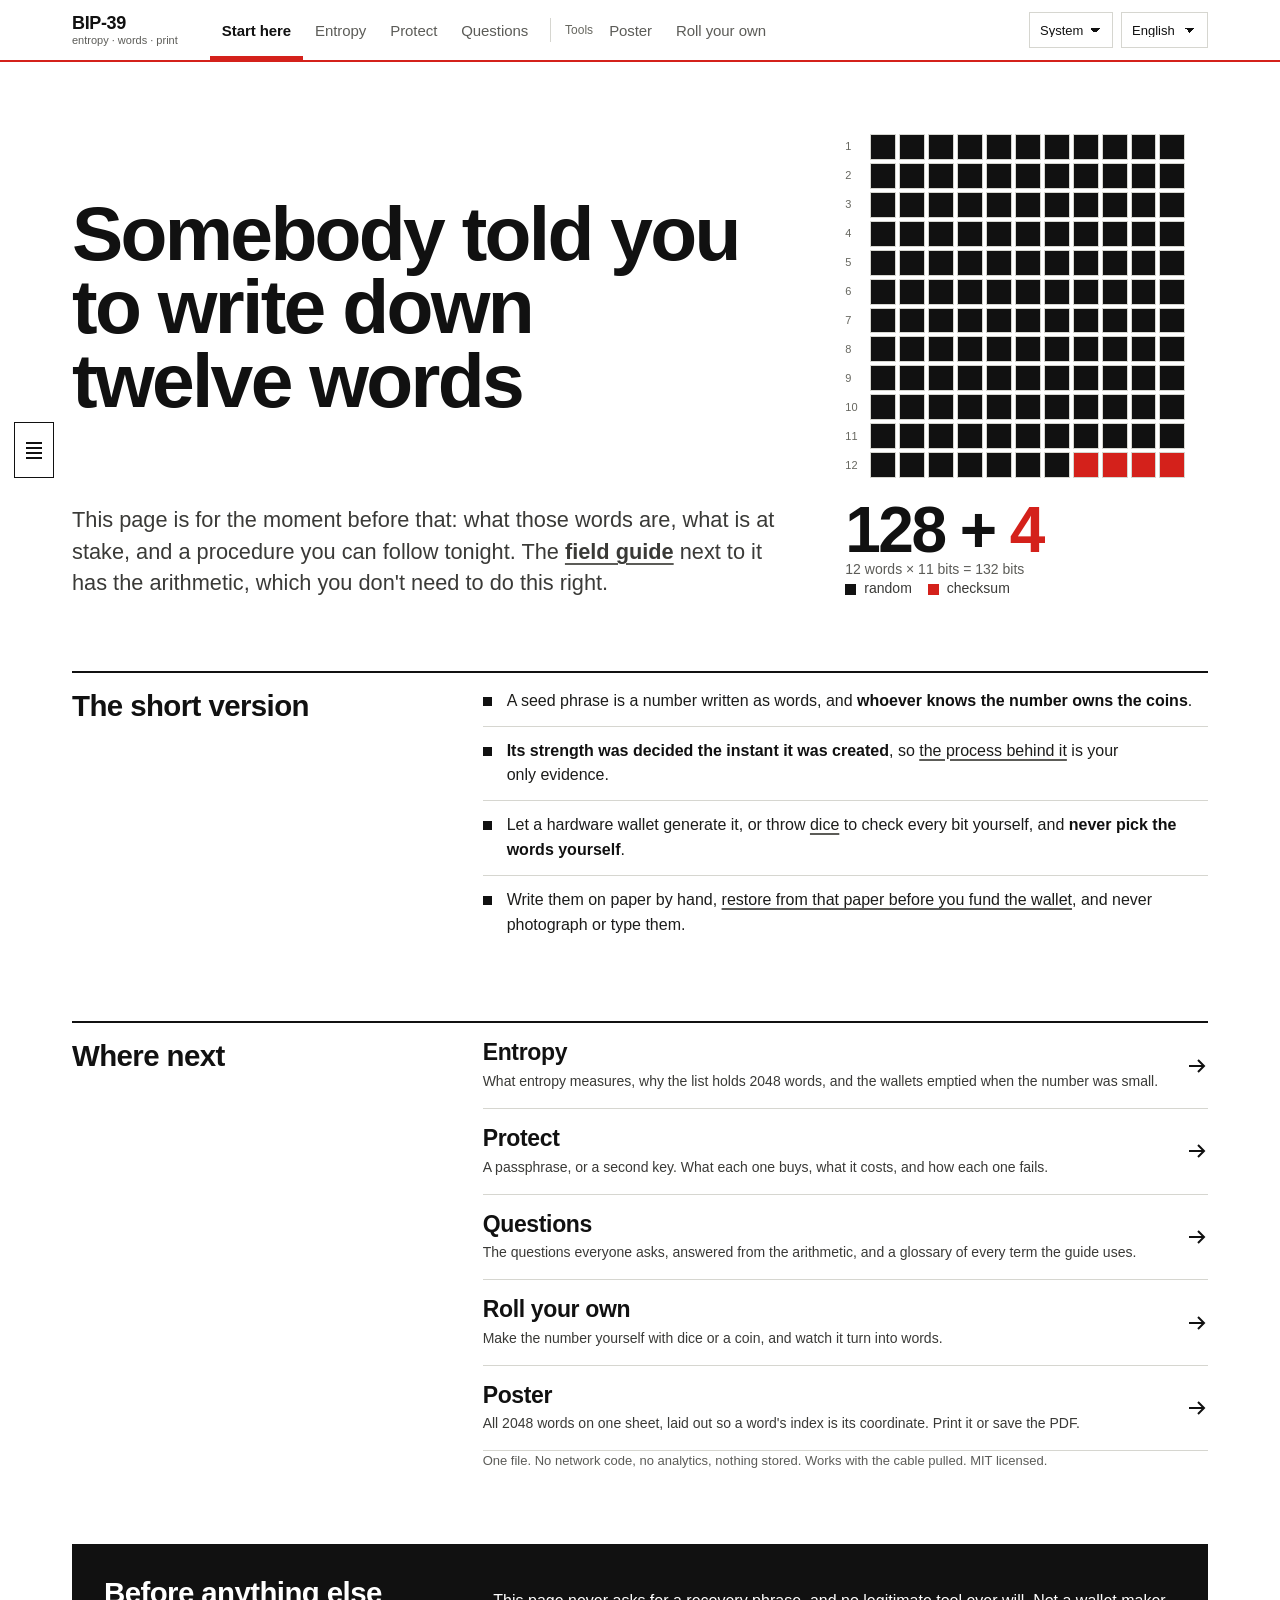
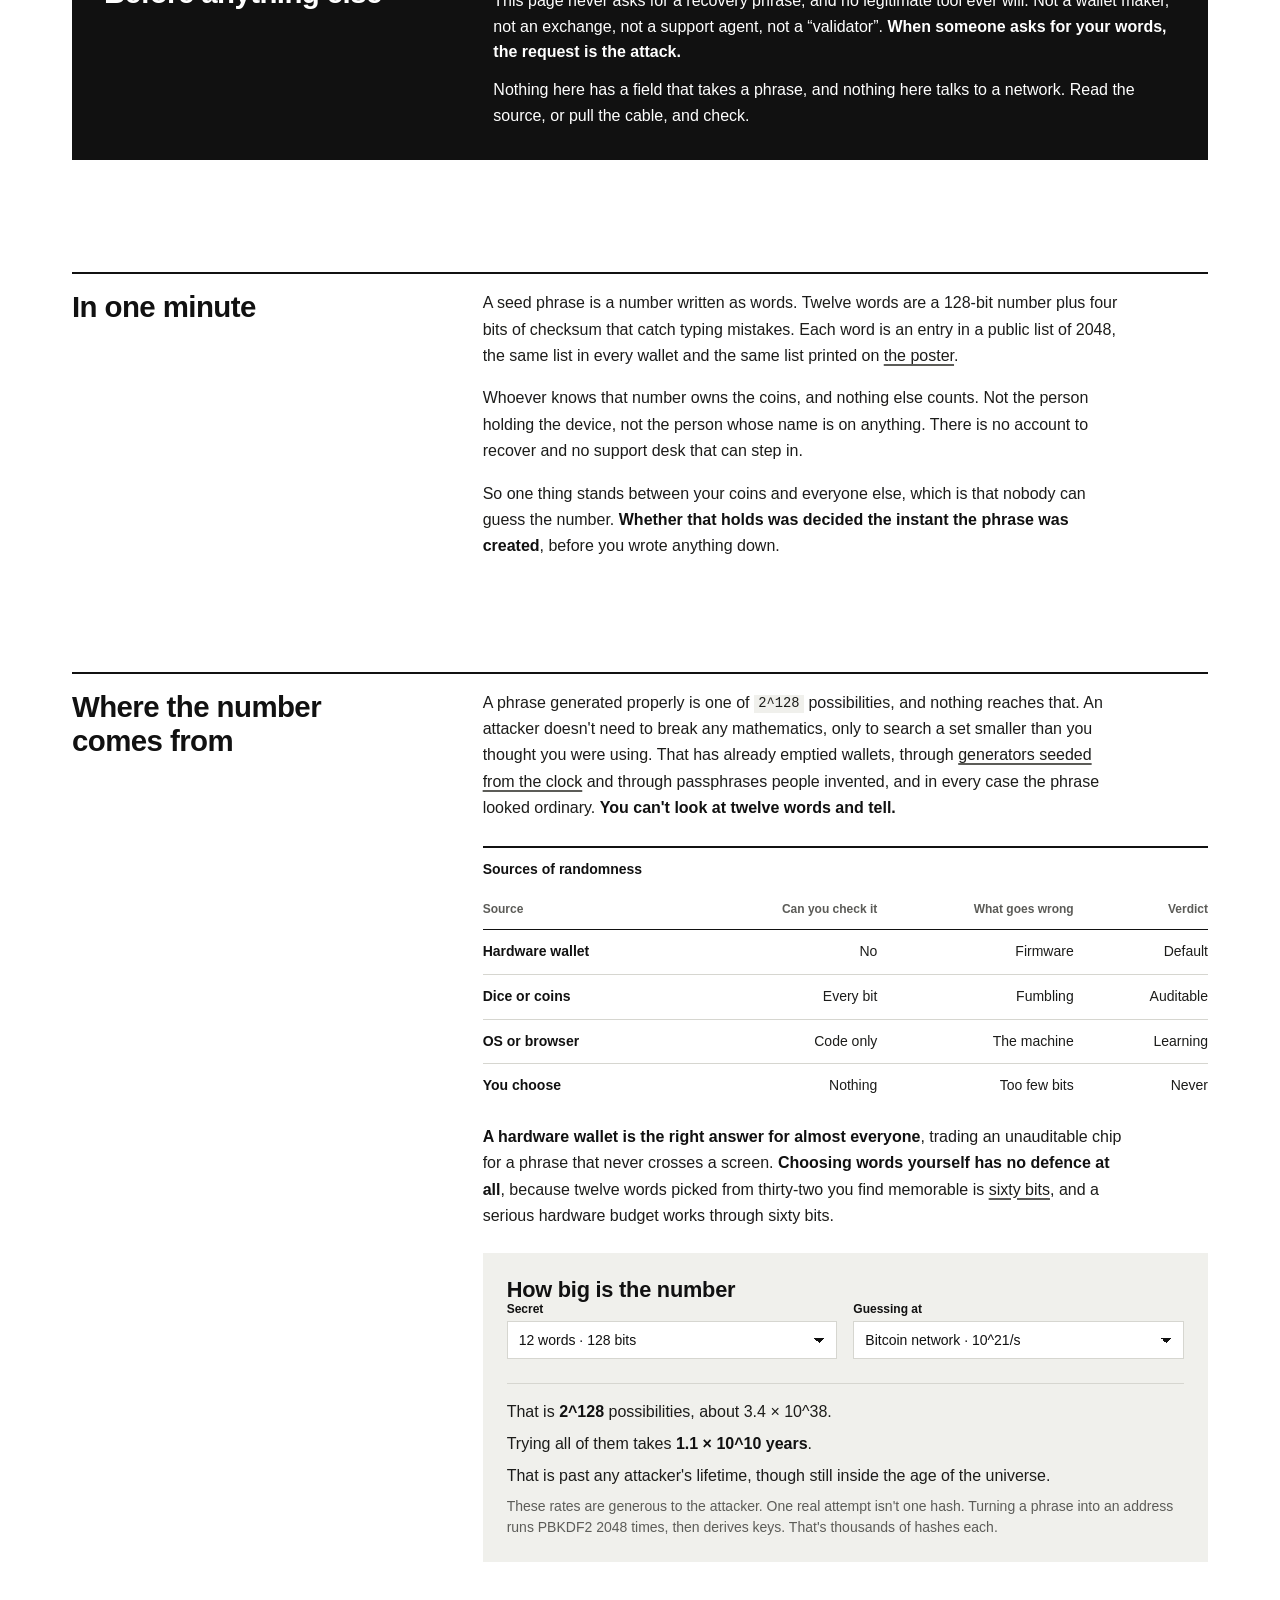
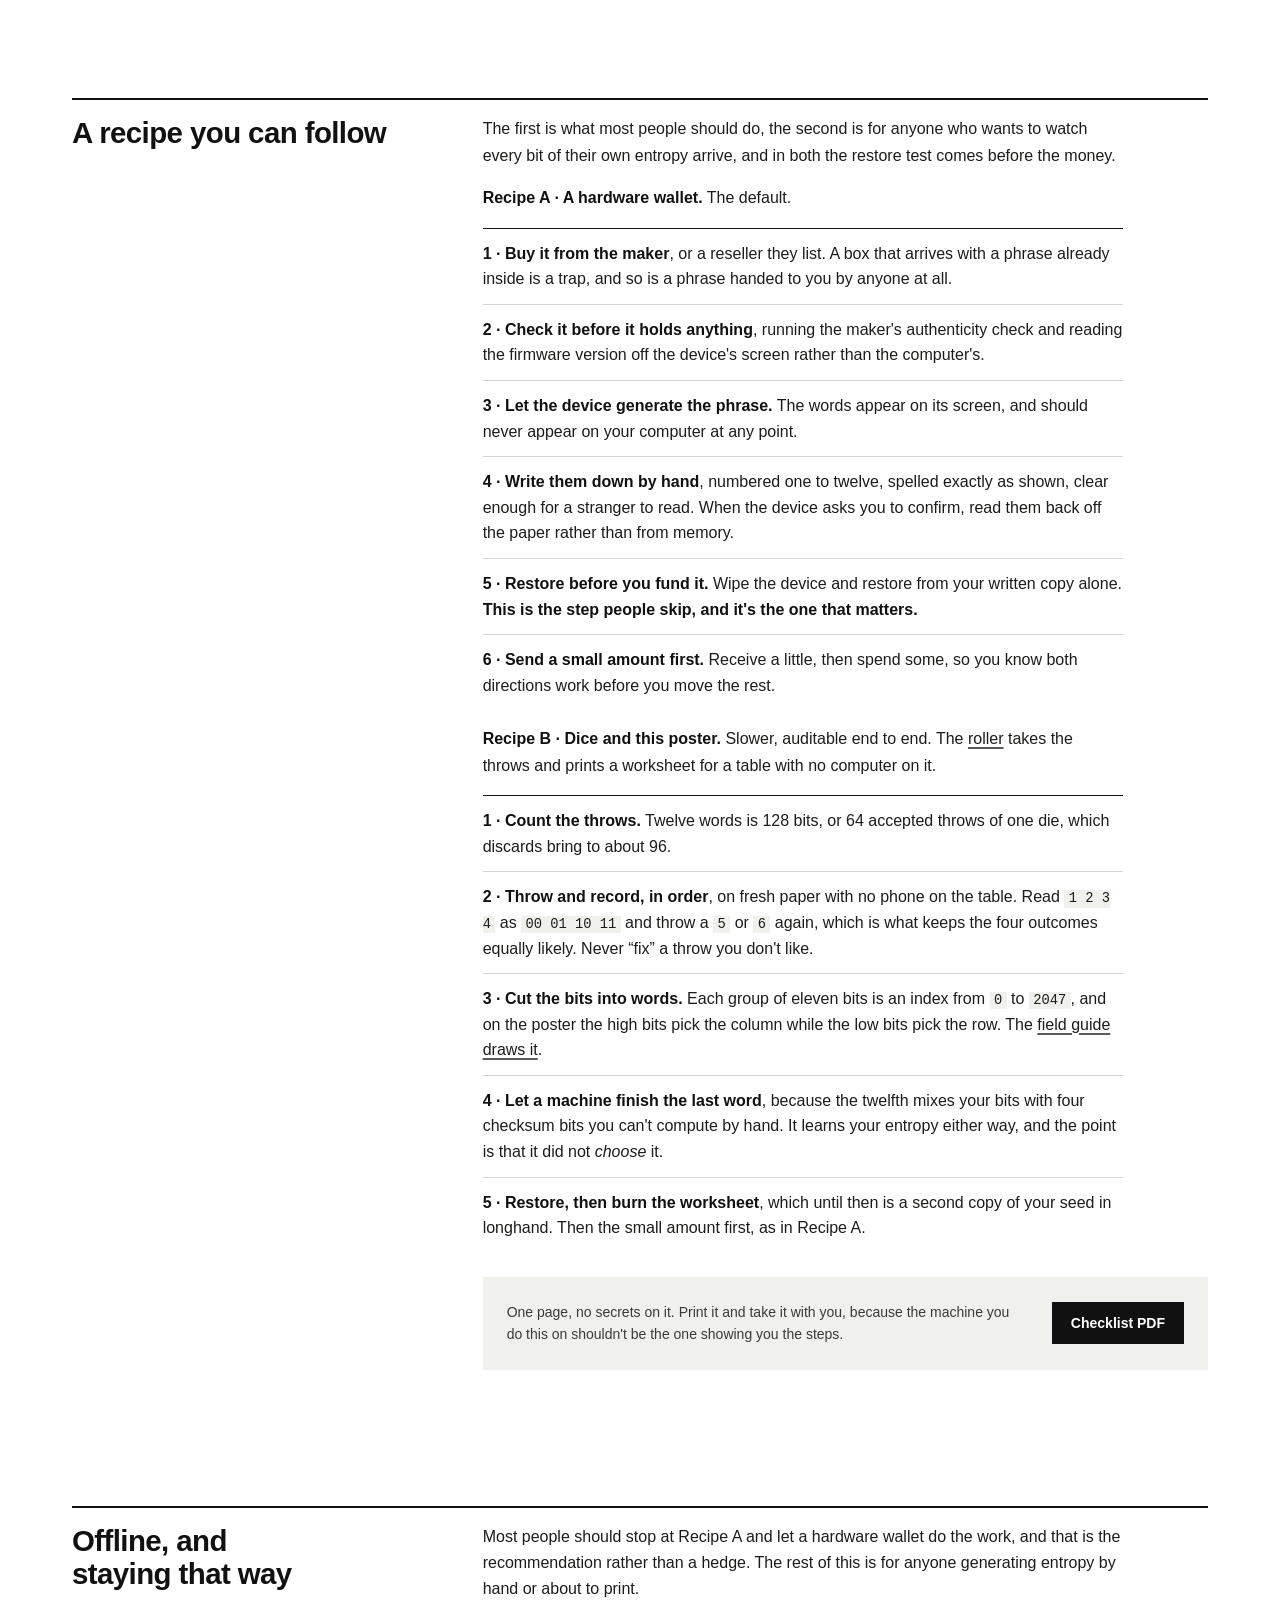
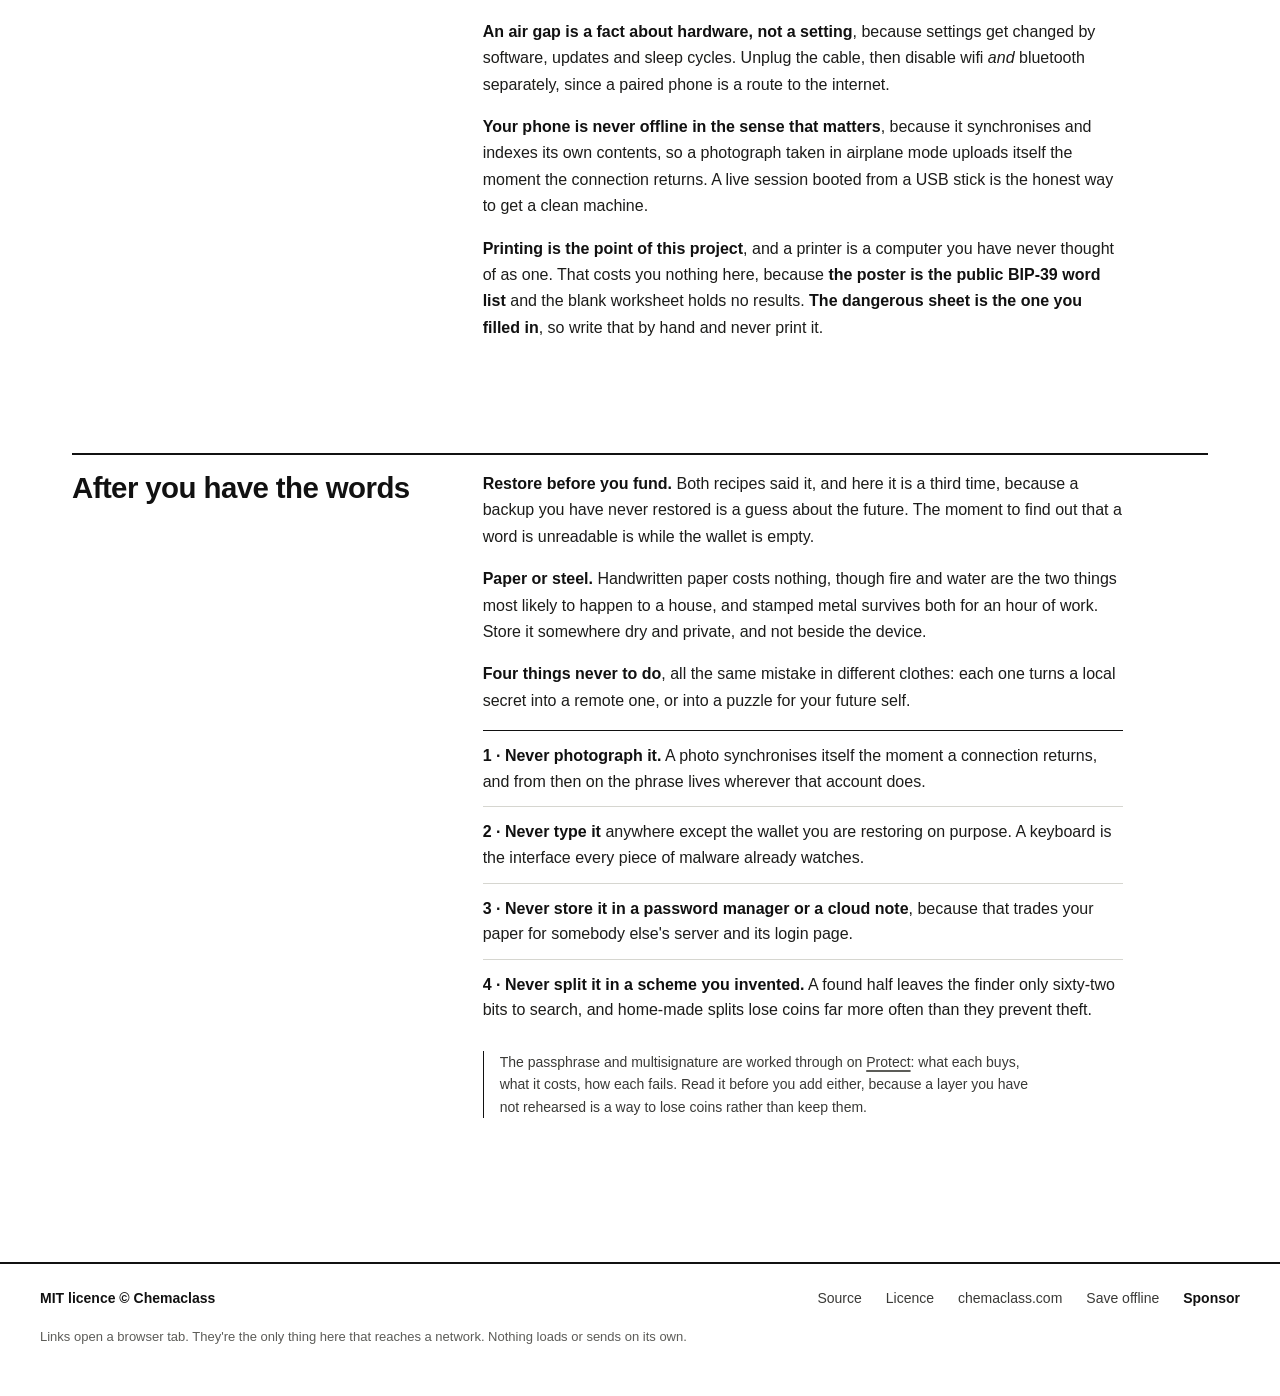
==== commit 489d4c7c: "fix: finish Swiss grid review" ====
--- a/index.html
+++ b/index.html
@@ -155,8 +155,7 @@
   --text-4:#66665f;
   --veil:rgba(255,255,255,.96);
   --tint:rgba(0,0,0,.035);
-  --accent-wash:rgba(212,33,27,.07);
-  --accent-line:rgba(212,33,27,.5);
+  --accent-line:var(--chrome-dim);
   --warn-wash:#f0f0ec;
   --patina-lift:#a8150f;
   --bit-0:#d6d6d0;
@@ -202,9 +201,7 @@
 
   /* Depth. Rules and fields carry the structure, so a thing on the page has
      none. Only what floats over it, a menu or the back-to-top button, lifts. */
-  --e-1:none;
   --e-2:0 8px 28px rgba(0,0,0,.14);
-  --lift:0 1px 0 var(--chrome-3);
   /* Paper on a desk, which is deeper than anything else the page stacks. */
   --sheet-lift:0 10px 34px rgba(20,22,28,.16);
 
@@ -237,8 +234,6 @@
   --text-4:#8e8e87;
   --veil:rgba(18,18,18,.96);
   --tint:rgba(255,255,255,.045);
-  --accent-wash:rgba(255,90,74,.1);
-  --accent-line:rgba(255,90,74,.55);
   --warn-wash:#1e1e1c;
   --patina-lift:#ff8174;
   --bit-0:#34342f;
@@ -263,8 +258,6 @@
     --text-4:#8e8e87;
     --veil:rgba(18,18,18,.96);
     --tint:rgba(255,255,255,.045);
-    --accent-wash:rgba(255,90,74,.1);
-    --accent-line:rgba(255,90,74,.55);
     --warn-wash:#1e1e1c;
     --patina-lift:#ff8174;
     --bit-0:#34342f;
@@ -279,7 +272,6 @@
 body{
   background:var(--chrome);color:var(--chrome-ink);
   font-family:var(--sans);
-  -webkit-font-smoothing:antialiased;
   -webkit-print-color-adjust:exact;print-color-adjust:exact;
 }
 
@@ -345,7 +337,7 @@
   font:400 12px/1.5 var(--mono);color:var(--text-3);font-variant-numeric:tabular-nums}
 .readout .spec{color:var(--chrome-ink);font-weight:600}
 .readout .pt{color:var(--chrome-ink);font-weight:700}
-.readout .pt.small{color:var(--patina)}
+.readout .pt.small{color:var(--text-2)}
 .readout .hit{color:var(--patina)}
 
 /* ─────────── sheets ─────────── */
@@ -421,7 +413,6 @@
    compositing pass per frame for pixels nobody can see. */
 .chrome{position:sticky;top:0;z-index:20;background:var(--veil);
   border-bottom:2px solid var(--chrome-ink)}
-.chrome.lift{box-shadow:var(--lift)}
 .top{padding:0}
 /* The bar shares its edges with everything under it, on every view, so the brand
    and the prose start at the same x and switching tabs moves nothing. The poster's
@@ -465,8 +456,7 @@
    .view.has-rail{display:grid}, silently keeps a hidden view on the page. */
 .view[hidden]{display:none !important}
 
-/* Prose links: ink, underlined in red, red under the pointer. Red is where you
-   go next. */
+/* Prose links stay neutral until the pointer makes one the next action. */
 .learn-sec a,.learn-lead a,.learn-tldr a,.roll-lead a,.roll-fact a{color:inherit;
   text-decoration:underline;text-decoration-color:var(--accent-line);
   text-decoration-thickness:2px;text-underline-offset:.2em}
@@ -580,8 +570,6 @@
   padding:var(--sp-4) var(--sp-5);font:400 var(--fs-body)/1.55 var(--sans);
   margin:0 0 var(--sp-6);max-width:56em}
 .roll-warn b{font-weight:800}
-.roll-warn b::before{content:"";display:inline-block;width:11px;height:11px;margin-right:var(--sp-2);
-  background:var(--patina)}
 .roll-warn em{font-style:normal;font-weight:700}
 .roll-warn a{color:inherit}
 
@@ -596,10 +584,9 @@
 .roll-err{font:500 var(--fs-sm)/1.6 var(--sans);color:var(--chrome-ink);
   background:var(--chrome-2);
   padding:var(--sp-2) var(--sp-3);margin:0 0 var(--sp-4)}
-.roll-err.bad{color:var(--patina);background:var(--accent-wash)}
-
-/* The pad is where the hand works. Resting shadow, lit border on hover, a real
-   dip when pressed: the key has to answer before the bits do. */
+.roll-err.bad{font-weight:700}
+
+/* The pad is where the hand works. A pressed key has to answer before the bits do. */
 .roll-pad{display:flex;flex-wrap:wrap;gap:var(--sp-2);margin-bottom:var(--sp-2)}
 .roll-key{width:68px;height:68px;font:800 22px/1 var(--sans);color:var(--chrome-ink);
   background:var(--chrome);border:1px solid var(--chrome-ink);border-radius:var(--r-2);
@@ -755,7 +742,9 @@
   .learn-head .numfig{grid-column:2;grid-row:1 / span 2;align-self:end}
 }
 @media (max-width:899px){
-  .learn-head .numfig{margin-top:var(--sp-6)}
+  .learn-head:has(.numfig){display:flex;flex-direction:column}
+  .learn-head .numfig{order:1;margin-top:var(--sp-6)}
+  .learn-head .learn-lead{order:2}
   .numfig-grid{max-width:420px}
 }
 
@@ -799,10 +788,7 @@
 }
 .learn-warn p{font-size:var(--fs-body);line-height:1.6}
 .learn-warn p+p{margin-top:var(--sp-3)}
-.learn-warn .learn-warn-label{display:flex;align-items:baseline;gap:var(--sp-3);
-  font:700 var(--fs-h2)/1.15 var(--sans)}
-.learn-warn .learn-warn-label::before{content:"";flex:0 0 auto;width:14px;height:14px;
-  background:var(--patina);transform:translateY(-1px)}
+.learn-warn .learn-warn-label{font:700 var(--fs-h2)/1.15 var(--sans)}
 .learn-warn b{font-weight:700}
 .learn-warn a{color:inherit}
 
@@ -828,8 +814,6 @@
   position:sticky;top:84px;
   font:700 var(--fs-h2)/1.15 var(--sans);letter-spacing:-.02em;
 }
-.learn-num{display:block;margin-bottom:var(--sp-2);
-  color:var(--text-4);font-variant-numeric:tabular-nums}
 .learn-sec > p{font-size:var(--fs-body);line-height:1.65;color:var(--text-1);max-width:40em}
 .learn .learn-sec > * + *{margin-top:var(--sp-4)}
 .learn .learn-sec > h2 + *{margin-top:0}
@@ -903,7 +887,7 @@
 .bitfig-rule path{stroke:var(--chrome-ink);fill:none;stroke-width:1}
 .bitfig-lead text{fill:var(--chrome-ink);font:700 13px var(--sans);text-anchor:middle}
 .bitfig-sum text{fill:var(--text-2);font:500 13px var(--sans);text-anchor:middle}
-.bitfig-word text{fill:var(--patina);font:800 19px var(--sans);text-anchor:middle;letter-spacing:-.01em}
+.bitfig-word text{fill:var(--chrome-ink);font:800 19px var(--sans);text-anchor:middle;letter-spacing:-.01em}
 .bitfig figcaption{margin-top:var(--sp-3);font:400 var(--fs-sm)/1.6 var(--sans);color:var(--text-3)}
 
 @media (prefers-reduced-motion:no-preference){
@@ -1001,7 +985,7 @@
   font-variant-numeric:tabular-nums}
 .scale-line b{color:var(--chrome-ink);font-weight:800}
 .learn .scale-dim{font-size:var(--fs-sm);color:var(--text-3)}
-.learn .scale-warn,.scale-warn b{color:var(--patina)}
+.learn .scale-warn,.scale-warn b{color:var(--chrome-ink)}
 
 /* ─────────── the checklist offer ─────────── */
 .learn .cl-widget{background:var(--chrome-2);padding:var(--sp-5);margin:var(--sp-5) 0;
@@ -1213,7 +1197,7 @@
   </aside>
 
   <section class="learn-sec" id="en-faq-questions">
-    <h2><span class="learn-num" aria-hidden="true">01</span> Questions</h2>
+    <h2>Questions</h2>
 
     <p>
       Roughly in the order they arrive. Where an answer depends on arithmetic,
@@ -1327,7 +1311,7 @@
   </section>
 
   <section class="learn-sec" id="en-faq-glossary">
-    <h2><span class="learn-num" aria-hidden="true">02</span> Words you will meet</h2>
+    <h2>Words you will meet</h2>
 
     <p>
       Most of the confusion around seed phrases is vocabulary rather than
@@ -1424,7 +1408,7 @@
   </aside>
 
   <section class="learn-sec" id="es-faq-questions">
-    <h2><span class="learn-num" aria-hidden="true">01</span> Preguntas</h2>
+    <h2>Preguntas</h2>
 
     <p>
       Más o menos en el orden en que llegan. Cuando una respuesta depende de la
@@ -1540,7 +1524,7 @@
   </section>
 
   <section class="learn-sec" id="es-faq-glossary">
-    <h2><span class="learn-num" aria-hidden="true">02</span> Palabras que te encontrarás</h2>
+    <h2>Palabras que te encontrarás</h2>
 
     <p>
       Casi toda la confusión alrededor de las frases semilla es vocabulario y no
@@ -1631,7 +1615,7 @@
   </aside>
 
   <section class="learn-sec" id="en-learn-what">
-    <h2><span class="learn-num" aria-hidden="true">01</span> What a seed phrase is</h2>
+    <h2>What a seed phrase is</h2>
 
     <p>
       A BIP-39 phrase is a number written in words. Each word is an index into a
@@ -1655,7 +1639,7 @@
   </section>
 
   <section class="learn-sec" id="en-learn-entropy">
-    <h2><span class="learn-num" aria-hidden="true">02</span> Entropy, defined properly</h2>
+    <h2>Entropy, defined properly</h2>
 
     <p>
       Entropy is not a measure of how random something looks. It counts how many
@@ -1687,7 +1671,7 @@
   </section>
 
   <section class="learn-sec" id="en-learn-2048">
-    <h2><span class="learn-num" aria-hidden="true">03</span> Why 2048 words</h2>
+    <h2>Why 2048 words</h2>
 
     <p>
       2048 is <code>2^11</code>, and that is the whole reason for the number. Eleven
@@ -1814,7 +1798,7 @@
   </section>
 
   <section class="learn-sec" id="en-learn-checksum">
-    <h2><span class="learn-num" aria-hidden="true">04</span> The checksum</h2>
+    <h2>The checksum</h2>
 
     <p>
       The checksum bits are the first <code>ENT ÷ 32</code> bits of SHA-256 of the
@@ -1846,7 +1830,7 @@
   </section>
 
   <section class="learn-sec" id="en-learn-source">
-    <h2><span class="learn-num" aria-hidden="true">05</span> Where the randomness comes from</h2>
+    <h2>Where the randomness comes from</h2>
 
     <p>
       A person is not a random number generator, and this is not a matter of
@@ -1873,7 +1857,7 @@
   </section>
 
   <section class="learn-sec" id="en-learn-failed">
-    <h2><span class="learn-num" aria-hidden="true">06</span> When entropy failed</h2>
+    <h2>When entropy failed</h2>
 
     <p>
       Everything above this point is arithmetic. What follows is the record. In
@@ -2009,7 +1993,7 @@
   </section>
 
   <section class="learn-sec" id="en-learn-byhand">
-    <h2><span class="learn-num" aria-hidden="true">07</span> Doing it by hand</h2>
+    <h2>Doing it by hand</h2>
 
     <p>
       A six-sided die doesn't produce whole bits, so use rejection sampling:
@@ -2083,7 +2067,7 @@
   </section>
 
   <section class="learn-sec" id="en-learn-threat">
-    <h2><span class="learn-num" aria-hidden="true">08</span> Threat model and hygiene</h2>
+    <h2>Threat model and hygiene</h2>
 
     <p>
       <b>What a printed word list is.</b> The public BIP-39 English list, identical
@@ -2158,7 +2142,7 @@
   </aside>
 
   <section class="learn-sec" id="es-learn-what">
-    <h2><span class="learn-num" aria-hidden="true">01</span> Qué es realmente una frase semilla</h2>
+    <h2>Qué es realmente una frase semilla</h2>
 
     <p>
       Una frase BIP-39 es un número escrito en palabras. Cada palabra es un
@@ -2183,7 +2167,7 @@
   </section>
 
   <section class="learn-sec" id="es-learn-entropy">
-    <h2><span class="learn-num" aria-hidden="true">02</span> La entropía, bien definida</h2>
+    <h2>La entropía, bien definida</h2>
 
     <p>
       La entropía no mide lo aleatorio que parece algo. Cuenta de cuántas
@@ -2219,7 +2203,7 @@
   </section>
 
   <section class="learn-sec" id="es-learn-2048">
-    <h2><span class="learn-num" aria-hidden="true">03</span> Por qué 2048 palabras</h2>
+    <h2>Por qué 2048 palabras</h2>
 
     <p>
       2048 es <code>2^11</code>, y esa es toda la razón del número. Once bits
@@ -2343,7 +2327,7 @@
   </section>
 
   <section class="learn-sec" id="es-learn-checksum">
-    <h2><span class="learn-num" aria-hidden="true">04</span> La suma de verificación</h2>
+    <h2>La suma de verificación</h2>
 
     <p>
       Los bits de la suma de verificación son los primeros <code>ENT ÷ 32</code> bits
@@ -2377,7 +2361,7 @@
   </section>
 
   <section class="learn-sec" id="es-learn-source">
-    <h2><span class="learn-num" aria-hidden="true">05</span> De dónde viene la aleatoriedad</h2>
+    <h2>De dónde viene la aleatoriedad</h2>
 
     <p>
       Una persona no es un generador de números aleatorios, y esto no va de
@@ -2408,7 +2392,7 @@
   </section>
 
   <section class="learn-sec" id="es-learn-failed">
-    <h2><span class="learn-num" aria-hidden="true">06</span> Cuando la entropía falló</h2>
+    <h2>Cuando la entropía falló</h2>
 
     <p>
       Todo lo que hay por encima de este punto es aritmética. Lo que sigue es el
@@ -2549,7 +2533,7 @@
   </section>
 
   <section class="learn-sec" id="es-learn-byhand">
-    <h2><span class="learn-num" aria-hidden="true">07</span> Hacerlo a mano</h2>
+    <h2>Hacerlo a mano</h2>
 
     <p>
       Un dado de seis caras no produce bits enteros, así que usa muestreo por
@@ -2626,7 +2610,7 @@
   </section>
 
   <section class="learn-sec" id="es-learn-threat">
-    <h2><span class="learn-num" aria-hidden="true">08</span> Modelo de amenazas e higiene</h2>
+    <h2>Modelo de amenazas e higiene</h2>
 
     <p>
       <b>Qué es una lista de palabras impresa.</b> La lista pública de BIP-39 en
@@ -2726,7 +2710,7 @@
   </aside>
 
   <section class="learn-sec" id="en-protect-threats">
-    <h2><span class="learn-num" aria-hidden="true">01</span> What you are defending against</h2>
+    <h2>What you are defending against</h2>
 
     <p>
       “Keeping it safe” isn't one problem. Five different things can separate you
@@ -2766,7 +2750,7 @@
   </section>
 
   <section class="learn-sec" id="en-protect-passphrase">
-    <h2><span class="learn-num" aria-hidden="true">02</span> The passphrase</h2>
+    <h2>The passphrase</h2>
 
     <p>
       Wallets call it the “25th word”, a friendly name for something that is
@@ -2811,7 +2795,7 @@
   </section>
 
   <section class="learn-sec" id="en-protect-multisig">
-    <h2><span class="learn-num" aria-hidden="true">03</span> Multisig, 2 of 3</h2>
+    <h2>Multisig, 2 of 3</h2>
 
     <p>
       A multisignature wallet needs more than one key to spend. In 2 of 3, three keys
@@ -2846,7 +2830,7 @@
   </section>
 
   <section class="learn-sec" id="en-protect-choose">
-    <h2><span class="learn-num" aria-hidden="true">04</span> Choosing between them</h2>
+    <h2>Choosing between them</h2>
 
     <p>
       Three options, side by side. The simplest row isn't the weakest, and the most
@@ -2928,7 +2912,7 @@
   </section>
 
   <section class="learn-sec" id="en-protect-backup">
-    <h2><span class="learn-num" aria-hidden="true">05</span> The backup itself</h2>
+    <h2>The backup itself</h2>
 
     <p>
       Before any layer, the object. The two failures that happen to ordinary
@@ -2960,7 +2944,7 @@
   </section>
 
   <section class="learn-sec" id="en-protect-test">
-    <h2><span class="learn-num" aria-hidden="true">06</span> Test the recovery</h2>
+    <h2>Test the recovery</h2>
 
     <p>
       This is the step almost everybody skips, and it decides whether any of the rest
@@ -2993,7 +2977,7 @@
   </section>
 
   <section class="learn-sec" id="en-protect-heirs">
-    <h2><span class="learn-num" aria-hidden="true">07</span> Inheritance and incapacity</h2>
+    <h2>Inheritance and incapacity</h2>
 
     <p>
       A backup nobody else can find, or can find but cannot use, is a lost one.
@@ -3101,7 +3085,7 @@
   </aside>
 
   <section class="learn-sec" id="es-protect-threats">
-    <h2><span class="learn-num" aria-hidden="true">01</span> De qué te estás defendiendo</h2>
+    <h2>De qué te estás defendiendo</h2>
 
     <p>
       “Mantenerlo a salvo” no es un solo problema. Cinco cosas distintas pueden
@@ -3142,7 +3126,7 @@
   </section>
 
   <section class="learn-sec" id="es-protect-passphrase">
-    <h2><span class="learn-num" aria-hidden="true">02</span> La frase de contraseña</h2>
+    <h2>La frase de contraseña</h2>
 
     <p>
       Los monederos la llaman la “palabra 25”, un nombre amable para algo que no
@@ -3188,7 +3172,7 @@
   </section>
 
   <section class="learn-sec" id="es-protect-multisig">
-    <h2><span class="learn-num" aria-hidden="true">03</span> Multifirma, 2 de 3</h2>
+    <h2>Multifirma, 2 de 3</h2>
 
     <p>
       Un monedero multifirma necesita más de una clave para gastar. En 2 de 3 existen
@@ -3224,7 +3208,7 @@
   </section>
 
   <section class="learn-sec" id="es-protect-choose">
-    <h2><span class="learn-num" aria-hidden="true">04</span> Cómo elegir entre ellas</h2>
+    <h2>Cómo elegir entre ellas</h2>
 
     <p>
       Tres opciones, una al lado de otra. La fila más simple no es la más débil, y la
@@ -3312,7 +3296,7 @@
   </section>
 
   <section class="learn-sec" id="es-protect-backup">
-    <h2><span class="learn-num" aria-hidden="true">05</span> La copia de seguridad en sí</h2>
+    <h2>La copia de seguridad en sí</h2>
 
     <p>
       Antes de cualquier capa, el objeto. Los dos fallos que le pasan a un hogar
@@ -3346,7 +3330,7 @@
   </section>
 
   <section class="learn-sec" id="es-protect-test">
-    <h2><span class="learn-num" aria-hidden="true">06</span> Prueba la recuperación</h2>
+    <h2>Prueba la recuperación</h2>
 
     <p>
       Este es el paso que casi todo el mundo se salta, y decide si algo de lo demás
@@ -3379,7 +3363,7 @@
   </section>
 
   <section class="learn-sec" id="es-protect-heirs">
-    <h2><span class="learn-num" aria-hidden="true">07</span> Herencia e incapacidad</h2>
+    <h2>Herencia e incapacidad</h2>
 
     <p>
       Una copia que nadie más puede encontrar, o que puede encontrar pero no
@@ -3469,7 +3453,7 @@
   </aside>
 
   <section class="learn-sec" id="en-start-minute">
-    <h2><span class="learn-num" aria-hidden="true">01</span> In one minute</h2>
+    <h2>In one minute</h2>
 
     <p>
       A seed phrase is a number written as words. Twelve words are a 128-bit number
@@ -3492,7 +3476,7 @@
   </section>
 
   <section class="learn-sec" id="en-start-random">
-    <h2><span class="learn-num" aria-hidden="true">02</span> Where the number comes from</h2>
+    <h2>Where the number comes from</h2>
 
     <p>
       A phrase generated properly is one of <code>2^128</code> possibilities, and
@@ -3557,7 +3541,7 @@
   </section>
 
   <section class="learn-sec" id="en-start-recipe">
-    <h2><span class="learn-num" aria-hidden="true">03</span> A recipe you can follow</h2>
+    <h2>A recipe you can follow</h2>
 
     <p>
       The first is what most people should do, the second is for anyone who wants to
@@ -3638,7 +3622,7 @@
   </section>
 
   <section class="learn-sec" id="en-start-offline">
-    <h2><span class="learn-num" aria-hidden="true">04</span> Offline, and staying that way</h2>
+    <h2>Offline, and staying that way</h2>
 
     <p>
       Most people should stop at Recipe A and let a hardware wallet do the work, and
@@ -3670,7 +3654,7 @@
   </section>
 
   <section class="learn-sec" id="en-start-after">
-    <h2><span class="learn-num" aria-hidden="true">05</span> After you have the words</h2>
+    <h2>After you have the words</h2>
 
     <p>
       <b>Restore before you fund.</b> Both recipes said it, and here it is a third
@@ -3780,7 +3764,7 @@
   </aside>
 
   <section class="learn-sec" id="es-start-minute">
-    <h2><span class="learn-num" aria-hidden="true">01</span> En un minuto</h2>
+    <h2>En un minuto</h2>
 
     <p>
       Una frase semilla es un número escrito en palabras. Doce palabras son un
@@ -3805,7 +3789,7 @@
   </section>
 
   <section class="learn-sec" id="es-start-random">
-    <h2><span class="learn-num" aria-hidden="true">02</span> De dónde sale el número</h2>
+    <h2>De dónde sale el número</h2>
 
     <p>
       Una frase generada como toca es una de <code>2^128</code> posibilidades, y
@@ -3871,7 +3855,7 @@
   </section>
 
   <section class="learn-sec" id="es-start-recipe">
-    <h2><span class="learn-num" aria-hidden="true">03</span> Una receta que puedes seguir</h2>
+    <h2>Una receta que puedes seguir</h2>
 
     <p>
       La primera es lo que debería hacer casi todo el mundo. La segunda es para
@@ -3955,7 +3939,7 @@
   </section>
 
   <section class="learn-sec" id="es-start-offline">
-    <h2><span class="learn-num" aria-hidden="true">04</span> Sin conexión, y seguir así</h2>
+    <h2>Sin conexión, y seguir así</h2>
 
     <p>
       Casi todo el mundo debería pararse en la Receta A y dejar que un monedero
@@ -3989,7 +3973,7 @@
   </section>
 
   <section class="learn-sec" id="es-start-after">
-    <h2><span class="learn-num" aria-hidden="true">05</span> Cuando ya tienes las palabras</h2>
+    <h2>Cuando ya tienes las palabras</h2>
 
     <p>
       <b>Restaura antes de meter dinero.</b> Lo dicen las dos recetas, y aquí va una
@@ -4126,7 +4110,7 @@
 // Nothing below names a language, so adding one means adding those two files
 // and rebuilding. Keys missing from a translation fall back to the base
 // language one at a time, which lets a translation land over several commits.
-const I18N = {"en":{"_code":"en","_name":"English","bar.face":"Word face","bar.find":"Find word or index","bar.findPlaceholder":"abandon · 1024","bar.grid":"Grid","bar.orientation":"Orientation","bar.paper":"Paper","brand.tag":"entropy · words · print","btn.clear":"Clear","btn.load":"Load","btn.pdf":"PDF","btn.print":"PRINT","btn.undo":"Undo","btn.worksheet":"Worksheet PDF","cl.blurb":"One page, no secrets on it. Print it and take it with you, because the machine you do this on shouldn't be the one showing you the steps.","cl.button":"Checklist PDF","cl.eyebrow":"BIP-39 BY HAND","cl.foot1":"Adding a passphrase or a second key is a separate decision, and every layer must be rehearsed before it holds money.","cl.foot2":"Nobody legitimate ever needs your words. Not a wallet maker, not support, not a recovery service.","cl.foot3":"A FILLED WORKSHEET IS YOUR SEED IN LONGHAND. THIS SHEET IS NOT. BURN THE ONE, KEEP THE OTHER.","cl.s1":"BEFORE YOU START","cl.s1a":"Pen and paper on the table. Not a phone, not a text file.","cl.s1b":"Network off at the hardware, not in a setting. Cable out, wifi and bluetooth off.","cl.s1c":"No phone in the room with a camera or a microphone you didn't switch off.","cl.s1d":"If you're using this page, you downloaded it, checked its hash, and opened it offline.","cl.s2":"GENERATE","cl.s2a":"A hardware wallet makes the phrase, or you throw dice and never pick words yourself.","cl.s2b":"Dice: 1 to 4 are two bits each, 5 and 6 get thrown again. 64 accepted throws is 128 bits.","cl.s2c":"Never accept a phrase somebody else generated, printed, or sold you in a box.","cl.s3":"RECORD","cl.s3a":"Write the words by hand, numbered 1 to 12, in order. Order is part of the secret.","cl.s3b":"Read them back against the screen once, then read them back a second time.","cl.s3c":"No photo, no password manager, no cloud note, no email to yourself.","cl.s4":"VERIFY BEFORE YOU FUND","cl.s4a":"Wipe the device or start a fresh wallet, then restore from the paper you wrote.","cl.s4b":"Check the first receive address matches. An empty wallet usually means the derivation path or a passphrase, not the words.","cl.s4c":"Only now send money to it. Send a small amount first.","cl.s5":"STORE","cl.s5a":"Paper in a dry, private place. Steel if fire or water is the threat you mean.","cl.s5b":"A second copy in a second building. Not a second drawer.","cl.s5c":"Don't invent your own way to split the phrase. That loses coins more often than it protects them.","cl.s6":"CLEAN UP","cl.s6a":"Destroy every working copy: the filled worksheet, the scratch paper, the live session.","cl.s6b":"Power the machine off before it goes back on a network.","cl.sub":"Print it. Tick as you go. Nothing on this sheet is secret.","cl.title":"Do this, in this order","face.grot":"Grotesque","face.mono":"Monospace","face.serif":"Serif","fig.aria":"Twelve rows of eleven cells, one row per word: 132 bits. The first 128 come from a random source. The last 4 are the checksum.","fig.checksum":"checksum","fig.random":"random","fig.sum":"12 words × 11 bits = 132 bits","footer.aria":"Project links","footer.licence":"MIT licence © Chemaclass","footer.licenceLink":"Licence","footer.note":"Links open a browser tab. They're the only thing here that reaches a network. Nothing loads or sends on its own.","footer.site":"chemaclass.com","footer.source":"Source","footer.sponsor":"Sponsor","grid.16x128":"16 × 128 · one sheet (4+7 bits)","grid.16x64":"16 × 64 · two sheets","grid.32x64":"32 × 64 · one sheet (5+6 bits)","grid.4x64":"4 × 64 · eight sheets","grid.8x128":"8 × 128 · two sheets","grid.8x64":"8 × 64 · four sheets","grid.auto":"Auto: largest type, one sheet","lang.label":"Language","nav.aria":"Sections","nav.faq":"Questions","nav.learn":"Entropy","nav.poster":"Poster","nav.protect":"Protect","nav.roll":"Roll your own","nav.save":"Save offline","nav.saveHint":"Save this page to disk. It's one self-contained file, so it keeps working with the network off.","nav.skip":"Skip to content","nav.start":"Start here","nav.toc":"Sections on this page","nav.tools":"Tools","nav.top":"Top","orient.landscape":"Landscape","orient.portrait":"Portrait","paths.faq":"The questions everyone asks, answered from the arithmetic, and a glossary of every term the guide uses.","paths.head":"Where next","paths.learn":"What entropy measures, why the list holds 2048 words, and the wallets emptied when the number was small.","paths.poster":"All 2048 words on one sheet, laid out so a word's index is its coordinate. Print it or save the PDF.","paths.protect":"A passphrase, or a second key. What each one buys, what it costs, and how each one fails.","paths.roll":"Make the number yourself with dice or a coin, and watch it turn into words.","paths.trust":"One file. No network code, no analytics, nothing stored. Works with the cable pulled. MIT licensed.","pdf.colophonLead":"FIRST FOUR LETTERS ARE UNIQUE","pdf.colophonSource":"bitcoin/bips · bip-0039 · english.txt","pdf.decoderLabel":"HOW TO READ A WORD","pdf.decoderMath":"column {col} + row {row} = {idx}","pdf.eyebrow":"BIP-39 · ENGLISH · 2048 WORDS","pdf.sheetTag":"SHEET {n} / {of} · {lo}-{hi}","pdf.subtitle":"The high {c} bits pick a column. The low {r} pick a row. So a word's index is its coordinate on this sheet. The first four letters, set in black, are unique across all 2048. The grey tail is redundant.","pdf.title1":"THE ELEVEN-BIT","pdf.title2":"ADDRESS ","pdf.title3":"SPACE","pdf.titleTight":"THE ELEVEN-BIT ADDRESS ","readout.landscape":"landscape","readout.match":"1 match, index {i} · {word}","readout.matches":"{n} matches","readout.oneSheet":"one sheet","readout.portrait":"portrait","readout.preview":"preview at {pct} %, prints full size","readout.printTip":"Print at 100 % scale with background graphics on.","readout.sheets":"{n} sheets","readout.small":"Small. Try landscape, or A3, or split it across sheets.","readout.split":"{a}+{b} bit split","readout.type":"word type {pt} pt","readout.warn":"Public standard list. Never mark your own recovery words on it.","roll.balance":"{ones} ones, {zeros} zeros","roll.balanceOdd":"Further from even than 99 runs in 100. Any single result is as likely as any other, so this does not make your phrase weaker. It does suggest a bent coin, a loaded die, or a hand that stopped throwing honestly.","roll.checksumLabel":"Checksum · first {n} bits of sha256(entropy)","roll.coin":"Coin: one flip","roll.count":"{have} / {need} bits · {throws} {unit}","roll.dice":"Dice: one d6","roll.disabled":"The entropy engine didn't load, so this section is off.","roll.entropyLabel":"Entropy · {n} bits","roll.face.1":"One","roll.face.2":"Two","roll.face.3":"Three","roll.face.4":"Four","roll.face.5":"Five","roll.face.6":"Six","roll.face.H":"Heads","roll.face.T":"Tails","roll.flips":"flips","roll.footnote":"These words are exactly as unpredictable as your throws were. No more. A phrase made in a browser tab is for learning. Put nothing on it you'd mind losing.","roll.hintCoin":"Flip a real coin. Heads is 1, tails is 0. Press H or T, or 1 and 0. Backspace undoes the last flip.","roll.hintDice":"Throw a real d6 and press what you see. 1 to 4 carry two bits each. 5 and 6 carry nothing, so throw again. That's what keeps the sixteen pairs equally likely. Backspace undoes the last throw.","roll.keyReroll":"reroll","roll.lastNote":"Your final seven entropy bits fix a block of sixteen consecutive words, {lo} to {hi}. The checksum picks which one of the sixteen it is. So you can do the whole thing by hand and let a wallet finish it: enter the first eleven words, try the sixteen, and only one is accepted.","roll.lastTitle":"The last word is one of sixteen","roll.lastYours":"yours","roll.lead":"Twelve words are a 128-bit number plus a 4-bit checksum. Below you make that number yourself, one throw at a time, and watch it turn into words. Nothing here leaves the page. There's no network code in this file at all.","roll.leadLink":"If the words entropy and checksum are doing no work for you yet, read {link} first.","roll.leadLinkText":"the field guide","roll.length":"Length","roll.load":"Type in throws or bits","roll.loadBad":"Only 1 to 6 for dice, or 0 and 1 for bits. Letters aren't accepted here, and a recovery phrase never should be.","roll.loadDone":"Loaded {n} {unit} from the worksheet.","roll.loadLong":"That is more than {need} bits. The extra was ignored.","roll.loadPlaceholder":"3 1 4 2 … or 0110 1001 …","roll.readOff":"Check any word against {link}: the high bits of its index pick the column, the low bits the row.","roll.readOffLinkText":"the poster","roll.rerolled":" · {n} rerolled","roll.source":"Source","roll.throws":"throws","roll.title":"Roll your own entropy","roll.togoCoin":" · {n} flips to go","roll.togoDice":" · about {n} throws to go","roll.warn":"A phrase generated in a browser is for {em}. For money you intend to keep, use a hardware wallet, or do this on a machine that's offline and stays offline. Never type an existing seed phrase into this page, or any other.","roll.warnEm":"learning and verification","roll.warnLead":"Read this first.","roll.words12":"12 words · 128 bits","roll.words24":"24 words · 256 bits","roll.wordsLabel":"{n} words · each one eleven bits of the {total}-bit total","scale.ages":"That is {n} times the age of the universe.","scale.beyondLife":"That is past any attacker's lifetime, though still inside the age of the universe.","scale.covered":"Running since the Big Bang at that rate, you would have covered {pct} of the space.","scale.instant":"less than a second","scale.rate.bitcoin":"The whole Bitcoin network · 10^21 per second","scale.rate.botnet":"A large botnet · 10^15 per second","scale.rate.earth":"Every computer on Earth · 10^19 per second","scale.rate.laptop":"One laptop · 10^9 per second","scale.rateLabel":"Guessing at","scale.reachable":"This is reachable. A search of {time} isn't a wall. It's an afternoon and a bill.","scale.secret.b128":"12 words, generated properly · 128 bits","scale.secret.b256":"24 words, generated properly · 256 bits","scale.secret.b32":"A wallet with a 32-bit seed bug · 32 bits","scale.secret.chosen":"12 words a person chose · about 60 bits","scale.secretLabel":"Secret","scale.space":"That is {n} possibilities, about {approx}.","scale.takes":"Trying all of them takes {time}.","scale.title":"How big is the number","scale.trialNote":"These rates are generous to the attacker. One real attempt isn't one hash. Turning a phrase into an address runs PBKDF2 2048 times, then derives keys. That's thousands of hashes each.","scale.unit.d":"{n} days","scale.unit.h":"{n} hours","scale.unit.min":"{n} minutes","scale.unit.s":"{n} seconds","scale.unit.y":"{n} years","theme.dark":"Dark","theme.hint":"Not saved. This page stores nothing, so it follows your system again on reload.","theme.label":"Theme","theme.light":"Light","theme.system":"System","toggle.prefix":"Prefix emphasis","toggle.rules":"Row rules","ws.colIndex":"INDEX","ws.colWord":"WORD","ws.continued":"{words} words · continued","ws.eyebrow":"BIP-39 BY HAND","ws.foot1":"The first {n} words follow from your bits alone. This sheet and the poster are enough for them.","ws.foot2":"For the last word, read its first seven boxes as a number and multiply by 16. That index and the fifteen after it are your only candidates, sixteen words in a row on the poster. Enter the first eleven words in a wallet and try them: one is accepted.","ws.foot3":"BURN OR SHRED THIS SHEET ONCE THE PHRASE IS RECORDED. IT IS YOUR SEED IN LONGHAND.","ws.lastWord":"last word: seven bits from you, four from the checksum","ws.note2":"Each throw is two bits: 1 is 00, 2 is 01, 3 is 10, 4 is 11. Fill the cells left to right, top to bottom.","ws.note3":"Eleven bits per word. Read the first four bits as a column, the last seven as a row. On a 32 x 64 sheet it's the first five and last six. Write the index, then the word.","ws.noteCoin":"One coin, {n} times. Heads is 1, tails is 0. Write each result in a box, in order. A flip is already a bit, so there's nothing to convert.","ws.noteDice":"One die, until {n} boxes are full. Write 1, 2, 3 or 4 in the next box. A 5 or a 6 fills no box, so throw again. Rejecting them keeps the four outcomes equally likely.","ws.step1Coin":"FLIP","ws.step1Dice":"THROW","ws.step2":"TRANSCRIBE","ws.step3":"READ OFF THE POSTER","ws.sub":"{words} words · {bits} bits of entropy · {n} {unit}","ws.titleCoin":"Coin worksheet","ws.titleDice":"Dice worksheet","ws.unitFlips":"flips","ws.unitThrows":"accepted throws"},"es":{"_code":"es","_name":"Español","bar.face":"Tipografía","bar.find":"Buscar palabra o índice","bar.findPlaceholder":"abandon · 1024","bar.grid":"Cuadrícula","bar.orientation":"Orientación","bar.paper":"Papel","brand.tag":"entropía · palabras · imprimir","btn.clear":"Borrar","btn.load":"Cargar","btn.pdf":"PDF","btn.print":"IMPRIMIR","btn.undo":"Deshacer","btn.worksheet":"Hoja de trabajo PDF","cl.blurb":"Una página, sin secretos. Imprímela y llévatela, porque la máquina donde haces esto no debería ser la que te enseña los pasos.","cl.button":"PDF de la lista","cl.eyebrow":"BIP-39 A MANO","cl.foot1":"Añadir una frase de contraseña o una segunda clave es otra decisión, y toda capa hay que ensayarla antes de que guarde dinero.","cl.foot2":"Nadie legítimo necesita jamás tus palabras. Ni el fabricante del monedero, ni soporte, ni un servicio de recuperación.","cl.foot3":"UNA HOJA RELLENADA ES TU SEMILLA A MANO. ESTA NO LO ES. QUEMA LA UNA, GUARDA LA OTRA.","cl.s1":"ANTES DE EMPEZAR","cl.s1a":"Papel y boli en la mesa. Ni el móvil, ni un archivo de texto.","cl.s1b":"Red apagada en el hardware, no en un ajuste. Cable fuera, wifi y bluetooth apagados.","cl.s1c":"Ningún móvil en la habitación con una cámara o un micrófono que no hayas apagado.","cl.s1d":"Si usas esta página, la descargaste, comprobaste su hash y la abriste sin conexión.","cl.s2":"GENERA","cl.s2a":"La frase la hace un monedero hardware, o la tiras con dados y nunca eliges tú las palabras.","cl.s2b":"Dados: del 1 al 4 son dos bits cada uno, el 5 y el 6 se vuelven a tirar. 64 tiradas válidas son 128 bits.","cl.s2c":"Nunca aceptes una frase que haya generado, impreso o vendido otra persona.","cl.s3":"APÚNTALA","cl.s3a":"Escribe las palabras a mano, numeradas del 1 al 12, en orden. El orden es parte del secreto.","cl.s3b":"Léelas contra la pantalla una vez, y luego léelas una segunda vez.","cl.s3c":"Sin fotos, sin gestor de contraseñas, sin nota en la nube, sin correo a ti mismo.","cl.s4":"COMPRUEBA ANTES DE METER DINERO","cl.s4a":"Borra el dispositivo o empieza un monedero nuevo, y restaura desde el papel que escribiste.","cl.s4b":"Mira que la primera dirección de recepción coincide. Un monedero vacío suele ser la ruta de derivación o una frase de contraseña, no las palabras.","cl.s4c":"Solo ahora le mandas dinero. Manda primero una cantidad pequeña.","cl.s5":"GUÁRDALA","cl.s5a":"Papel en un sitio seco y privado. Acero si la amenaza que tienes en mente es el fuego o el agua.","cl.s5b":"Una segunda copia en un segundo edificio. No en un segundo cajón.","cl.s5c":"No te inventes tu propia forma de repartir la frase. Eso pierde monedas más veces de las que protege.","cl.s6":"RECOGE","cl.s6a":"Destruye toda copia de trabajo: la hoja rellenada, el papel de borrador, la sesión en vivo.","cl.s6b":"Apaga la máquina antes de que vuelva a una red.","cl.sub":"Imprímelo. Ve marcando. Nada de esta hoja es secreto.","cl.title":"Haz esto, en este orden","face.grot":"Grotesca","face.mono":"Monoespaciada","face.serif":"Serif","fig.aria":"Doce filas de once celdas, una fila por palabra: 132 bits. Los primeros 128 salen de una fuente aleatoria. Los últimos 4 son el checksum.","fig.checksum":"checksum","fig.random":"aleatorio","fig.sum":"12 palabras × 11 bits = 132 bits","footer.aria":"Enlaces del proyecto","footer.licence":"Licencia MIT © Chemaclass","footer.licenceLink":"Licencia","footer.note":"Los enlaces abren una pestaña del navegador. Son lo único de aquí que llega a una red. Nada se carga ni se envía por su cuenta.","footer.site":"chemaclass.com","footer.source":"Código","footer.sponsor":"Patrocinar","grid.16x128":"16 × 128 · una hoja (4+7 bits)","grid.16x64":"16 × 64 · dos hojas","grid.32x64":"32 × 64 · una hoja (5+6 bits)","grid.4x64":"4 × 64 · ocho hojas","grid.8x128":"8 × 128 · dos hojas","grid.8x64":"8 × 64 · cuatro hojas","grid.auto":"Auto: cuerpo mayor, una hoja","lang.label":"Idioma","nav.aria":"Secciones","nav.faq":"Preguntas","nav.learn":"Entropía","nav.poster":"Póster","nav.protect":"Protégete","nav.roll":"Genera la tuya","nav.save":"Descargar","nav.saveHint":"Descarga esta página en tu disco. Es un único archivo autónomo y sigue funcionando con la red desconectada.","nav.skip":"Saltar al contenido","nav.start":"Empieza aquí","nav.toc":"Secciones de esta página","nav.tools":"Herramientas","nav.top":"Arriba","orient.landscape":"Horizontal","orient.portrait":"Vertical","paths.faq":"Las preguntas que todo el mundo hace, respondidas desde la aritmética, y un glosario de los términos que usa la guía.","paths.head":"Por dónde seguir","paths.learn":"Qué mide la entropía, por qué la lista tiene 2048 palabras y los monederos vaciados cuando el número era pequeño.","paths.poster":"Las 2048 palabras en una hoja, colocadas para que el índice de cada palabra sea su coordenada. Imprímela o guarda el PDF.","paths.protect":"Una frase de contraseña, o una segunda clave. Qué te da cada una, qué te cuesta y cómo falla.","paths.roll":"Haz el número tú con dados o una moneda, y velo convertirse en palabras.","paths.trust":"Un archivo. Sin código de red, sin analíticas, sin nada almacenado. Funciona con el cable desenchufado. Licencia MIT.","pdf.colophonLead":"CUATRO PRIMERAS LETRAS ÚNICAS","pdf.colophonSource":"bitcoin/bips · bip-0039 · english.txt","pdf.decoderLabel":"CÓMO LEER UNA PALABRA","pdf.decoderMath":"columna {col} + fila {row} = {idx}","pdf.eyebrow":"BIP-39 · INGLÉS · 2048 PALABRAS","pdf.sheetTag":"HOJA {n} / {of} · {lo}-{hi}","pdf.subtitle":"Los {c} bits altos eligen una columna. Los {r} bajos eligen una fila. Así que el índice de una palabra es su coordenada en esta hoja. Las cuatro primeras letras, en negro, son únicas entre las 2048. La cola gris es redundante.","pdf.title1":"DIRECCIONES","pdf.title2":"DE ","pdf.title3":"ONCE BITS","pdf.titleTight":"DIRECCIONES DE ","readout.landscape":"horizontal","readout.match":"1 coincidencia, índice {i} · {word}","readout.matches":"{n} coincidencias","readout.oneSheet":"una hoja","readout.portrait":"vertical","readout.preview":"vista previa al {pct} %, se imprime a tamaño real","readout.printTip":"Imprime al 100 % de escala con los gráficos de fondo activados.","readout.sheets":"{n} hojas","readout.small":"Pequeño. Prueba horizontal, o A3, o repartirlo en varias hojas.","readout.split":"división de bits {a}+{b}","readout.type":"cuerpo de palabra {pt} pt","readout.warn":"Lista pública del estándar. Nunca marques en ella tus propias palabras de recuperación.","roll.balance":"{ones} unos, {zeros} ceros","roll.balanceOdd":"Más lejos de la mitad que 99 rondas de cada 100. Cualquier resultado concreto es tan probable como otro, así que esto no hace tu frase más débil. Sí sugiere una moneda torcida, un dado cargado o una mano que dejó de tirar honestamente.","roll.checksumLabel":"Suma de verificación · primeros {n} bits de sha256(entropía)","roll.coin":"Moneda: un lanzamiento","roll.count":"{have} / {need} bits · {throws} {unit}","roll.dice":"Dados: un d6","roll.disabled":"El motor de entropía no se cargó, así que esta sección está desactivada.","roll.entropyLabel":"Entropía · {n} bits","roll.face.1":"Uno","roll.face.2":"Dos","roll.face.3":"Tres","roll.face.4":"Cuatro","roll.face.5":"Cinco","roll.face.6":"Seis","roll.face.H":"Cara","roll.face.T":"Cruz","roll.flips":"lanzamientos","roll.footnote":"Estas palabras son exactamente tan impredecibles como lo fueron tus tiradas. Nada más. Una frase creada en una pestaña del navegador sirve para aprender. No pongas en ella nada que te importe perder.","roll.hintCoin":"Lanza una moneda real. Cara es 1, cruz es 0. Pulsa H o T, o 1 y 0. Retroceso deshace el último lanzamiento.","roll.hintDice":"Tira un d6 real y pulsa lo que veas. Del 1 al 4 llevan dos bits cada uno. El 5 y el 6 no llevan nada, así que vuelve a tirar. Eso es lo que mantiene igual de probables los dieciséis pares. Retroceso deshace la última tirada.","roll.keyReroll":"repetir","roll.lastNote":"Tus siete últimos bits de entropía fijan un bloque de dieciséis palabras seguidas, de la {lo} a la {hi}. La suma de verificación elige cuál de las dieciséis es. Así puedes hacerlo todo a mano y dejar que un monedero lo termine: metes las once primeras palabras, pruebas las dieciséis y solo una se acepta.","roll.lastTitle":"La última palabra es una de dieciséis","roll.lastYours":"la tuya","roll.lead":"Doce palabras son un número de 128 bits más una suma de verificación de 4 bits. Abajo construyes ese número tú, una tirada cada vez, y lo ves convertirse en palabras. Nada de esto sale de la página. En este archivo no hay ningún código de red.","roll.leadLink":"Si las palabras entropía y suma de verificación aún no te dicen nada, lee antes {link}.","roll.leadLinkText":"la guía de campo","roll.length":"Longitud","roll.load":"Escribe tiradas o bits","roll.loadBad":"Solo del 1 al 6 para dados, o 0 y 1 para bits. Aquí no se aceptan letras, y una frase de recuperación no debería escribirse nunca.","roll.loadDone":"Se cargaron {n} {unit} de la hoja de trabajo.","roll.loadLong":"Eso supera los {need} bits. Se ignoró lo que sobra.","roll.loadPlaceholder":"3 1 4 2 … o 0110 1001 …","roll.readOff":"Comprueba cualquier palabra contra {link}: los bits altos de su índice eligen la columna y los bajos la fila.","roll.readOffLinkText":"el póster","roll.rerolled":" · {n} repetidas","roll.source":"Fuente","roll.throws":"tiradas","roll.title":"Genera tu propia entropía","roll.togoCoin":" · quedan {n} lanzamientos","roll.togoDice":" · quedan unas {n} tiradas","roll.warn":"Una frase generada en un navegador sirve para {em}. Para dinero que pienses conservar, usa un monedero hardware, o haz esto en una máquina que esté sin conexión y siga sin conexión. Nunca escribas una frase semilla existente en esta página, ni en ninguna otra.","roll.warnEm":"aprender y verificar","roll.warnLead":"Lee esto primero.","roll.words12":"12 palabras · 128 bits","roll.words24":"24 palabras · 256 bits","roll.wordsLabel":"{n} palabras · cada una once bits del total de {total} bits","scale.ages":"Eso es {n} veces la edad del universo.","scale.beyondLife":"Eso supera la vida de cualquier atacante, aunque sigue dentro de la edad del universo.","scale.covered":"Probando desde el Big Bang a ese ritmo, habrías cubierto el {pct} del espacio.","scale.instant":"menos de un segundo","scale.rate.bitcoin":"Toda la red de Bitcoin · 10^21 por segundo","scale.rate.botnet":"Una gran botnet · 10^15 por segundo","scale.rate.earth":"Todos los ordenadores de la Tierra · 10^19 por segundo","scale.rate.laptop":"Un portátil · 10^9 por segundo","scale.rateLabel":"Probando a","scale.reachable":"Esto está al alcance. Una búsqueda de {time} no es un muro. Es una tarde y una factura.","scale.secret.b128":"12 palabras, generadas bien · 128 bits","scale.secret.b256":"24 palabras, generadas bien · 256 bits","scale.secret.b32":"Un monedero con un fallo de semilla de 32 bits · 32 bits","scale.secret.chosen":"12 palabras elegidas por una persona · unos 60 bits","scale.secretLabel":"Secreto","scale.space":"Eso son {n} posibilidades, unas {approx}.","scale.takes":"Probarlas todas lleva {time}.","scale.title":"Qué tamaño tiene el número","scale.trialNote":"Estos ritmos son generosos con el atacante. Un intento real no es un hash. Convertir una frase en una dirección ejecuta PBKDF2 2048 veces y luego deriva claves. Eso son miles de hashes por intento.","scale.unit.d":"{n} días","scale.unit.h":"{n} horas","scale.unit.min":"{n} minutos","scale.unit.s":"{n} segundos","scale.unit.y":"{n} años","theme.dark":"Oscuro","theme.hint":"No se guarda. Esta página no almacena nada, así que al recargar vuelve a seguir a tu sistema.","theme.label":"Tema","theme.light":"Claro","theme.system":"Sistema","toggle.prefix":"Énfasis de prefijo","toggle.rules":"Líneas de fila","ws.colIndex":"ÍNDICE","ws.colWord":"PALABRA","ws.continued":"{words} palabras · continuación","ws.eyebrow":"BIP-39 A MANO","ws.foot1":"Las primeras {n} palabras salen solo de tus bits. Esta hoja y el póster bastan para ellas.","ws.foot2":"Para la última palabra, lee sus siete primeras casillas como número y multiplica por 16. Ese índice y los quince siguientes son tus únicos candidatos, dieciséis palabras seguidas del póster. Mete las once primeras en un monedero y pruébalas: solo una se acepta.","ws.foot3":"QUEMA O DESTRUYE ESTA HOJA CUANDO LA FRASE ESTÉ ANOTADA. ES TU SEMILLA ESCRITA A MANO.","ws.lastWord":"última palabra: siete bits tuyos, cuatro de la suma de verificación","ws.note2":"Cada tirada son dos bits: 1 es 00, 2 es 01, 3 es 10, 4 es 11. Rellena las celdas de izquierda a derecha y de arriba abajo.","ws.note3":"Once bits por palabra. Lee los cuatro primeros bits como columna y los siete últimos como fila. En una hoja de 32 x 64, los cinco primeros y los seis últimos. Escribe el índice y luego la palabra.","ws.noteCoin":"Una moneda, {n} veces. Cara es 1, cruz es 0. Escribe cada resultado en una casilla, en orden. Un lanzamiento ya es un bit, así que no hay nada que convertir.","ws.noteDice":"Un dado, hasta llenar {n} casillas. Escribe 1, 2, 3 o 4 en la casilla siguiente. Un 5 o un 6 no llenan ninguna, así que vuelve a tirar. Rechazarlos mantiene igual de probables los cuatro resultados.","ws.step1Coin":"LANZA","ws.step1Dice":"TIRA","ws.step2":"TRANSCRIBE","ws.step3":"LEE EN EL PÓSTER","ws.sub":"{words} palabras · {bits} bits de entropía · {n} {unit}","ws.titleCoin":"Hoja de moneda","ws.titleDice":"Hoja de dados","ws.unitFlips":"lanzamientos","ws.unitThrows":"tiradas aceptadas"}};
+const I18N = {"en":{"_code":"en","_name":"English","bar.face":"Word face","bar.find":"Find word or index","bar.findPlaceholder":"abandon · 1024","bar.grid":"Grid","bar.orientation":"Orientation","bar.paper":"Paper","brand.tag":"entropy · words · print","btn.clear":"Clear","btn.load":"Load","btn.pdf":"PDF","btn.print":"PRINT","btn.undo":"Undo","btn.worksheet":"Worksheet PDF","cl.blurb":"One page, no secrets on it. Print it and take it with you, because the machine you do this on shouldn't be the one showing you the steps.","cl.button":"Checklist PDF","cl.eyebrow":"BIP-39 BY HAND","cl.foot1":"Adding a passphrase or a second key is a separate decision, and every layer must be rehearsed before it holds money.","cl.foot2":"Nobody legitimate ever needs your words. Not a wallet maker, not support, not a recovery service.","cl.foot3":"A FILLED WORKSHEET IS YOUR SEED IN LONGHAND. THIS SHEET IS NOT. BURN THE ONE, KEEP THE OTHER.","cl.s1":"BEFORE YOU START","cl.s1a":"Pen and paper on the table. Not a phone, not a text file.","cl.s1b":"Network off at the hardware, not in a setting. Cable out, wifi and bluetooth off.","cl.s1c":"No phone in the room with a camera or a microphone you didn't switch off.","cl.s1d":"If you're using this page, you downloaded it, checked its hash, and opened it offline.","cl.s2":"GENERATE","cl.s2a":"A hardware wallet makes the phrase, or you throw dice and never pick words yourself.","cl.s2b":"Dice: 1 to 4 are two bits each, 5 and 6 get thrown again. 64 accepted throws is 128 bits.","cl.s2c":"Never accept a phrase somebody else generated, printed, or sold you in a box.","cl.s3":"RECORD","cl.s3a":"Write the words by hand, numbered 1 to 12, in order. Order is part of the secret.","cl.s3b":"Read them back against the screen once, then read them back a second time.","cl.s3c":"No photo, no password manager, no cloud note, no email to yourself.","cl.s4":"VERIFY BEFORE YOU FUND","cl.s4a":"Wipe the device or start a fresh wallet, then restore from the paper you wrote.","cl.s4b":"Check the first receive address matches. An empty wallet usually means the derivation path or a passphrase, not the words.","cl.s4c":"Only now send money to it. Send a small amount first.","cl.s5":"STORE","cl.s5a":"Paper in a dry, private place. Steel if fire or water is the threat you mean.","cl.s5b":"A second copy in a second building. Not a second drawer.","cl.s5c":"Don't invent your own way to split the phrase. That loses coins more often than it protects them.","cl.s6":"CLEAN UP","cl.s6a":"Destroy every working copy: the filled worksheet, the scratch paper, the live session.","cl.s6b":"Power the machine off before it goes back on a network.","cl.sub":"Print it. Tick as you go. Nothing on this sheet is secret.","cl.title":"Do this, in this order","face.grot":"Grotesque","face.mono":"Monospace","face.serif":"Serif","fig.aria":"Twelve rows of eleven cells, one row per word: 132 bits. The first 128 come from a random source. The last 4 are the checksum.","fig.checksum":"checksum","fig.random":"random","fig.sum":"12 words × 11 bits = 132 bits","footer.aria":"Project links","footer.licence":"MIT licence © Chemaclass","footer.licenceLink":"Licence","footer.note":"Links open a browser tab. They're the only thing here that reaches a network. Nothing loads or sends on its own.","footer.site":"chemaclass.com","footer.source":"Source","footer.sponsor":"Sponsor","grid.16x128":"16 × 128 · one sheet (4+7 bits)","grid.16x64":"16 × 64 · two sheets","grid.32x64":"32 × 64 · one sheet (5+6 bits)","grid.4x64":"4 × 64 · eight sheets","grid.8x128":"8 × 128 · two sheets","grid.8x64":"8 × 64 · four sheets","grid.auto":"Auto: largest type, one sheet","lang.label":"Language","nav.aria":"Sections","nav.faq":"Questions","nav.learn":"Entropy","nav.poster":"Poster","nav.protect":"Protect","nav.roll":"Roll your own","nav.save":"Save offline","nav.saveHint":"Save this page to disk. It's one self-contained file, so it keeps working with the network off.","nav.skip":"Skip to content","nav.start":"Start here","nav.toc":"Sections on this page","nav.tools":"Tools","nav.top":"Top","orient.landscape":"Landscape","orient.portrait":"Portrait","paths.faq":"The questions everyone asks, answered from the arithmetic, and a glossary of every term the guide uses.","paths.head":"Where next","paths.learn":"What entropy measures, why the list holds 2048 words, and the wallets emptied when the number was small.","paths.poster":"All 2048 words on one sheet, laid out so a word's index is its coordinate. Print it or save the PDF.","paths.protect":"A passphrase, or a second key. What each one buys, what it costs, and how each one fails.","paths.roll":"Make the number yourself with dice or a coin, and watch it turn into words.","paths.trust":"One file. No network code, no analytics, nothing stored. Works with the cable pulled. MIT licensed.","pdf.colophonLead":"FIRST FOUR LETTERS ARE UNIQUE","pdf.colophonSource":"bitcoin/bips · bip-0039 · english.txt","pdf.decoderLabel":"HOW TO READ A WORD","pdf.decoderMath":"column {col} + row {row} = {idx}","pdf.eyebrow":"BIP-39 · ENGLISH · 2048 WORDS","pdf.sheetTag":"SHEET {n} / {of} · {lo}-{hi}","pdf.subtitle":"The high {c} bits pick a column. The low {r} pick a row. So a word's index is its coordinate on this sheet. The first four letters, set in black, are unique across all 2048. The grey tail is redundant.","pdf.title1":"THE ELEVEN-BIT","pdf.title2":"ADDRESS ","pdf.title3":"SPACE","pdf.titleTight":"THE ELEVEN-BIT ADDRESS ","readout.landscape":"landscape","readout.match":"1 match, index {i} · {word}","readout.matches":"{n} matches","readout.oneSheet":"one sheet","readout.portrait":"portrait","readout.preview":"preview at {pct} %, prints full size","readout.printTip":"Print at 100 % scale with background graphics on.","readout.sheets":"{n} sheets","readout.small":"Small. Try landscape, or A3, or split it across sheets.","readout.split":"{a}+{b} bit split","readout.type":"word type {pt} pt","readout.warn":"Public standard list. Never mark your own recovery words on it.","roll.balance":"{ones} ones, {zeros} zeros","roll.balanceOdd":"Further from even than 99 runs in 100. Any single result is as likely as any other, so this does not make your phrase weaker. It does suggest a bent coin, a loaded die, or a hand that stopped throwing honestly.","roll.checksumLabel":"Checksum · first {n} bits of sha256(entropy)","roll.coin":"Coin: one flip","roll.count":"{have} / {need} bits · {throws} {unit}","roll.dice":"Dice: one d6","roll.disabled":"The entropy engine didn't load, so this section is off.","roll.entropyLabel":"Entropy · {n} bits","roll.face.1":"One","roll.face.2":"Two","roll.face.3":"Three","roll.face.4":"Four","roll.face.5":"Five","roll.face.6":"Six","roll.face.H":"Heads","roll.face.T":"Tails","roll.flips":"flips","roll.footnote":"These words are exactly as unpredictable as your throws were. No more. A phrase made in a browser tab is for learning. Put nothing on it you'd mind losing.","roll.hintCoin":"Flip a real coin. Heads is 1, tails is 0. Press H or T, or 1 and 0. Backspace undoes the last flip.","roll.hintDice":"Throw a real d6 and press what you see. 1 to 4 carry two bits each. 5 and 6 carry nothing, so throw again. That's what keeps the sixteen pairs equally likely. Backspace undoes the last throw.","roll.keyReroll":"reroll","roll.lastNote":"Your final seven entropy bits fix a block of sixteen consecutive words, {lo} to {hi}. The checksum picks which one of the sixteen it is. So you can do the whole thing by hand and let a wallet finish it: enter the first eleven words, try the sixteen, and only one is accepted.","roll.lastTitle":"The last word is one of sixteen","roll.lastYours":"yours","roll.lead":"Twelve words are a 128-bit number plus a 4-bit checksum. Below you make that number yourself, one throw at a time, and watch it turn into words. Nothing here leaves the page. There's no network code in this file at all.","roll.leadLink":"If the words entropy and checksum are doing no work for you yet, read {link} first.","roll.leadLinkText":"the field guide","roll.length":"Length","roll.load":"Type in throws or bits","roll.loadBad":"Only 1 to 6 for dice, or 0 and 1 for bits. Letters aren't accepted here, and a recovery phrase never should be.","roll.loadDone":"Loaded {n} {unit} from the worksheet.","roll.loadLong":"That is more than {need} bits. The extra was ignored.","roll.loadPlaceholder":"3 1 4 2 … or 0110 1001 …","roll.readOff":"Check any word against {link}: the high bits of its index pick the column, the low bits the row.","roll.readOffLinkText":"the poster","roll.rerolled":" · {n} rerolled","roll.source":"Source","roll.throws":"throws","roll.title":"Roll your own entropy","roll.togoCoin":" · {n} flips to go","roll.togoDice":" · about {n} throws to go","roll.warn":"A phrase generated in a browser is for {em}. For money you intend to keep, use a hardware wallet, or do this on a machine that's offline and stays offline. Never type an existing seed phrase into this page, or any other.","roll.warnEm":"learning and verification","roll.warnLead":"Read this first.","roll.words12":"12 words · 128 bits","roll.words24":"24 words · 256 bits","roll.wordsLabel":"{n} words · each one eleven bits of the {total}-bit total","scale.ages":"That is {n} times the age of the universe.","scale.beyondLife":"That is past any attacker's lifetime, though still inside the age of the universe.","scale.covered":"Running since the Big Bang at that rate, you would have covered {pct} of the space.","scale.instant":"less than a second","scale.rate.bitcoin":"Bitcoin network · 10^21/s","scale.rate.botnet":"Large botnet · 10^15/s","scale.rate.earth":"All computers · 10^19/s","scale.rate.laptop":"Laptop · 10^9/s","scale.rateLabel":"Guessing at","scale.reachable":"This is reachable. A search of {time} isn't a wall. It's an afternoon and a bill.","scale.secret.b128":"12 words · 128 bits","scale.secret.b256":"24 words · 256 bits","scale.secret.b32":"Wallet seed bug · 32 bits","scale.secret.chosen":"12 chosen · ~60 bits","scale.secretLabel":"Secret","scale.space":"That is {n} possibilities, about {approx}.","scale.takes":"Trying all of them takes {time}.","scale.title":"How big is the number","scale.trialNote":"These rates are generous to the attacker. One real attempt isn't one hash. Turning a phrase into an address runs PBKDF2 2048 times, then derives keys. That's thousands of hashes each.","scale.unit.d":"{n} days","scale.unit.h":"{n} hours","scale.unit.min":"{n} minutes","scale.unit.s":"{n} seconds","scale.unit.y":"{n} years","theme.dark":"Dark","theme.hint":"Not saved. This page stores nothing, so it follows your system again on reload.","theme.label":"Theme","theme.light":"Light","theme.system":"System","toggle.prefix":"Prefix emphasis","toggle.rules":"Row rules","ws.colIndex":"INDEX","ws.colWord":"WORD","ws.continued":"{words} words · continued","ws.eyebrow":"BIP-39 BY HAND","ws.foot1":"The first {n} words follow from your bits alone. This sheet and the poster are enough for them.","ws.foot2":"For the last word, read its first seven boxes as a number and multiply by 16. That index and the fifteen after it are your only candidates, sixteen words in a row on the poster. Enter the first eleven words in a wallet and try them: one is accepted.","ws.foot3":"BURN OR SHRED THIS SHEET ONCE THE PHRASE IS RECORDED. IT IS YOUR SEED IN LONGHAND.","ws.lastWord":"last word: seven bits from you, four from the checksum","ws.note2":"Each throw is two bits: 1 is 00, 2 is 01, 3 is 10, 4 is 11. Fill the cells left to right, top to bottom.","ws.note3":"Eleven bits per word. Read the first four bits as a column, the last seven as a row. On a 32 x 64 sheet it's the first five and last six. Write the index, then the word.","ws.noteCoin":"One coin, {n} times. Heads is 1, tails is 0. Write each result in a box, in order. A flip is already a bit, so there's nothing to convert.","ws.noteDice":"One die, until {n} boxes are full. Write 1, 2, 3 or 4 in the next box. A 5 or a 6 fills no box, so throw again. Rejecting them keeps the four outcomes equally likely.","ws.step1Coin":"FLIP","ws.step1Dice":"THROW","ws.step2":"TRANSCRIBE","ws.step3":"READ OFF THE POSTER","ws.sub":"{words} words · {bits} bits of entropy · {n} {unit}","ws.titleCoin":"Coin worksheet","ws.titleDice":"Dice worksheet","ws.unitFlips":"flips","ws.unitThrows":"accepted throws"},"es":{"_code":"es","_name":"Español","bar.face":"Tipografía","bar.find":"Buscar palabra o índice","bar.findPlaceholder":"abandon · 1024","bar.grid":"Cuadrícula","bar.orientation":"Orientación","bar.paper":"Papel","brand.tag":"entropía · palabras · imprimir","btn.clear":"Borrar","btn.load":"Cargar","btn.pdf":"PDF","btn.print":"IMPRIMIR","btn.undo":"Deshacer","btn.worksheet":"Hoja de trabajo PDF","cl.blurb":"Una página, sin secretos. Imprímela y llévatela, porque la máquina donde haces esto no debería ser la que te enseña los pasos.","cl.button":"PDF de la lista","cl.eyebrow":"BIP-39 A MANO","cl.foot1":"Añadir una frase de contraseña o una segunda clave es otra decisión, y toda capa hay que ensayarla antes de que guarde dinero.","cl.foot2":"Nadie legítimo necesita jamás tus palabras. Ni el fabricante del monedero, ni soporte, ni un servicio de recuperación.","cl.foot3":"UNA HOJA RELLENADA ES TU SEMILLA A MANO. ESTA NO LO ES. QUEMA LA UNA, GUARDA LA OTRA.","cl.s1":"ANTES DE EMPEZAR","cl.s1a":"Papel y boli en la mesa. Ni el móvil, ni un archivo de texto.","cl.s1b":"Red apagada en el hardware, no en un ajuste. Cable fuera, wifi y bluetooth apagados.","cl.s1c":"Ningún móvil en la habitación con una cámara o un micrófono que no hayas apagado.","cl.s1d":"Si usas esta página, la descargaste, comprobaste su hash y la abriste sin conexión.","cl.s2":"GENERA","cl.s2a":"La frase la hace un monedero hardware, o la tiras con dados y nunca eliges tú las palabras.","cl.s2b":"Dados: del 1 al 4 son dos bits cada uno, el 5 y el 6 se vuelven a tirar. 64 tiradas válidas son 128 bits.","cl.s2c":"Nunca aceptes una frase que haya generado, impreso o vendido otra persona.","cl.s3":"APÚNTALA","cl.s3a":"Escribe las palabras a mano, numeradas del 1 al 12, en orden. El orden es parte del secreto.","cl.s3b":"Léelas contra la pantalla una vez, y luego léelas una segunda vez.","cl.s3c":"Sin fotos, sin gestor de contraseñas, sin nota en la nube, sin correo a ti mismo.","cl.s4":"COMPRUEBA ANTES DE METER DINERO","cl.s4a":"Borra el dispositivo o empieza un monedero nuevo, y restaura desde el papel que escribiste.","cl.s4b":"Mira que la primera dirección de recepción coincide. Un monedero vacío suele ser la ruta de derivación o una frase de contraseña, no las palabras.","cl.s4c":"Solo ahora le mandas dinero. Manda primero una cantidad pequeña.","cl.s5":"GUÁRDALA","cl.s5a":"Papel en un sitio seco y privado. Acero si la amenaza que tienes en mente es el fuego o el agua.","cl.s5b":"Una segunda copia en un segundo edificio. No en un segundo cajón.","cl.s5c":"No te inventes tu propia forma de repartir la frase. Eso pierde monedas más veces de las que protege.","cl.s6":"RECOGE","cl.s6a":"Destruye toda copia de trabajo: la hoja rellenada, el papel de borrador, la sesión en vivo.","cl.s6b":"Apaga la máquina antes de que vuelva a una red.","cl.sub":"Imprímelo. Ve marcando. Nada de esta hoja es secreto.","cl.title":"Haz esto, en este orden","face.grot":"Grotesca","face.mono":"Monoespaciada","face.serif":"Serif","fig.aria":"Doce filas de once celdas, una fila por palabra: 132 bits. Los primeros 128 salen de una fuente aleatoria. Los últimos 4 son el checksum.","fig.checksum":"checksum","fig.random":"aleatorio","fig.sum":"12 palabras × 11 bits = 132 bits","footer.aria":"Enlaces del proyecto","footer.licence":"Licencia MIT © Chemaclass","footer.licenceLink":"Licencia","footer.note":"Los enlaces abren una pestaña del navegador. Son lo único de aquí que llega a una red. Nada se carga ni se envía por su cuenta.","footer.site":"chemaclass.com","footer.source":"Código","footer.sponsor":"Patrocinar","grid.16x128":"16 × 128 · una hoja (4+7 bits)","grid.16x64":"16 × 64 · dos hojas","grid.32x64":"32 × 64 · una hoja (5+6 bits)","grid.4x64":"4 × 64 · ocho hojas","grid.8x128":"8 × 128 · dos hojas","grid.8x64":"8 × 64 · cuatro hojas","grid.auto":"Auto: cuerpo mayor, una hoja","lang.label":"Idioma","nav.aria":"Secciones","nav.faq":"Preguntas","nav.learn":"Entropía","nav.poster":"Póster","nav.protect":"Protégete","nav.roll":"Genera la tuya","nav.save":"Descargar","nav.saveHint":"Descarga esta página en tu disco. Es un único archivo autónomo y sigue funcionando con la red desconectada.","nav.skip":"Saltar al contenido","nav.start":"Empieza aquí","nav.toc":"Secciones de esta página","nav.tools":"Herramientas","nav.top":"Arriba","orient.landscape":"Horizontal","orient.portrait":"Vertical","paths.faq":"Las preguntas que todo el mundo hace, respondidas desde la aritmética, y un glosario de los términos que usa la guía.","paths.head":"Por dónde seguir","paths.learn":"Qué mide la entropía, por qué la lista tiene 2048 palabras y los monederos vaciados cuando el número era pequeño.","paths.poster":"Las 2048 palabras en una hoja, colocadas para que el índice de cada palabra sea su coordenada. Imprímela o guarda el PDF.","paths.protect":"Una frase de contraseña, o una segunda clave. Qué te da cada una, qué te cuesta y cómo falla.","paths.roll":"Haz el número tú con dados o una moneda, y velo convertirse en palabras.","paths.trust":"Un archivo. Sin código de red, sin analíticas, sin nada almacenado. Funciona con el cable desenchufado. Licencia MIT.","pdf.colophonLead":"CUATRO PRIMERAS LETRAS ÚNICAS","pdf.colophonSource":"bitcoin/bips · bip-0039 · english.txt","pdf.decoderLabel":"CÓMO LEER UNA PALABRA","pdf.decoderMath":"columna {col} + fila {row} = {idx}","pdf.eyebrow":"BIP-39 · INGLÉS · 2048 PALABRAS","pdf.sheetTag":"HOJA {n} / {of} · {lo}-{hi}","pdf.subtitle":"Los {c} bits altos eligen una columna. Los {r} bajos eligen una fila. Así que el índice de una palabra es su coordenada en esta hoja. Las cuatro primeras letras, en negro, son únicas entre las 2048. La cola gris es redundante.","pdf.title1":"DIRECCIONES","pdf.title2":"DE ","pdf.title3":"ONCE BITS","pdf.titleTight":"DIRECCIONES DE ","readout.landscape":"horizontal","readout.match":"1 coincidencia, índice {i} · {word}","readout.matches":"{n} coincidencias","readout.oneSheet":"una hoja","readout.portrait":"vertical","readout.preview":"vista previa al {pct} %, se imprime a tamaño real","readout.printTip":"Imprime al 100 % de escala con los gráficos de fondo activados.","readout.sheets":"{n} hojas","readout.small":"Pequeño. Prueba horizontal, o A3, o repartirlo en varias hojas.","readout.split":"división de bits {a}+{b}","readout.type":"cuerpo de palabra {pt} pt","readout.warn":"Lista pública del estándar. Nunca marques en ella tus propias palabras de recuperación.","roll.balance":"{ones} unos, {zeros} ceros","roll.balanceOdd":"Más lejos de la mitad que 99 rondas de cada 100. Cualquier resultado concreto es tan probable como otro, así que esto no hace tu frase más débil. Sí sugiere una moneda torcida, un dado cargado o una mano que dejó de tirar honestamente.","roll.checksumLabel":"Suma de verificación · primeros {n} bits de sha256(entropía)","roll.coin":"Moneda: un lanzamiento","roll.count":"{have} / {need} bits · {throws} {unit}","roll.dice":"Dados: un d6","roll.disabled":"El motor de entropía no se cargó, así que esta sección está desactivada.","roll.entropyLabel":"Entropía · {n} bits","roll.face.1":"Uno","roll.face.2":"Dos","roll.face.3":"Tres","roll.face.4":"Cuatro","roll.face.5":"Cinco","roll.face.6":"Seis","roll.face.H":"Cara","roll.face.T":"Cruz","roll.flips":"lanzamientos","roll.footnote":"Estas palabras son exactamente tan impredecibles como lo fueron tus tiradas. Nada más. Una frase creada en una pestaña del navegador sirve para aprender. No pongas en ella nada que te importe perder.","roll.hintCoin":"Lanza una moneda real. Cara es 1, cruz es 0. Pulsa H o T, o 1 y 0. Retroceso deshace el último lanzamiento.","roll.hintDice":"Tira un d6 real y pulsa lo que veas. Del 1 al 4 llevan dos bits cada uno. El 5 y el 6 no llevan nada, así que vuelve a tirar. Eso es lo que mantiene igual de probables los dieciséis pares. Retroceso deshace la última tirada.","roll.keyReroll":"repetir","roll.lastNote":"Tus siete últimos bits de entropía fijan un bloque de dieciséis palabras seguidas, de la {lo} a la {hi}. La suma de verificación elige cuál de las dieciséis es. Así puedes hacerlo todo a mano y dejar que un monedero lo termine: metes las once primeras palabras, pruebas las dieciséis y solo una se acepta.","roll.lastTitle":"La última palabra es una de dieciséis","roll.lastYours":"la tuya","roll.lead":"Doce palabras son un número de 128 bits más una suma de verificación de 4 bits. Abajo construyes ese número tú, una tirada cada vez, y lo ves convertirse en palabras. Nada de esto sale de la página. En este archivo no hay ningún código de red.","roll.leadLink":"Si las palabras entropía y suma de verificación aún no te dicen nada, lee antes {link}.","roll.leadLinkText":"la guía de campo","roll.length":"Longitud","roll.load":"Escribe tiradas o bits","roll.loadBad":"Solo del 1 al 6 para dados, o 0 y 1 para bits. Aquí no se aceptan letras, y una frase de recuperación no debería escribirse nunca.","roll.loadDone":"Se cargaron {n} {unit} de la hoja de trabajo.","roll.loadLong":"Eso supera los {need} bits. Se ignoró lo que sobra.","roll.loadPlaceholder":"3 1 4 2 … o 0110 1001 …","roll.readOff":"Comprueba cualquier palabra contra {link}: los bits altos de su índice eligen la columna y los bajos la fila.","roll.readOffLinkText":"el póster","roll.rerolled":" · {n} repetidas","roll.source":"Fuente","roll.throws":"tiradas","roll.title":"Genera tu propia entropía","roll.togoCoin":" · quedan {n} lanzamientos","roll.togoDice":" · quedan unas {n} tiradas","roll.warn":"Una frase generada en un navegador sirve para {em}. Para dinero que pienses conservar, usa un monedero hardware, o haz esto en una máquina que esté sin conexión y siga sin conexión. Nunca escribas una frase semilla existente en esta página, ni en ninguna otra.","roll.warnEm":"aprender y verificar","roll.warnLead":"Lee esto primero.","roll.words12":"12 palabras · 128 bits","roll.words24":"24 palabras · 256 bits","roll.wordsLabel":"{n} palabras · cada una once bits del total de {total} bits","scale.ages":"Eso es {n} veces la edad del universo.","scale.beyondLife":"Eso supera la vida de cualquier atacante, aunque sigue dentro de la edad del universo.","scale.covered":"Probando desde el Big Bang a ese ritmo, habrías cubierto el {pct} del espacio.","scale.instant":"menos de un segundo","scale.rate.bitcoin":"Red Bitcoin · 10^21/s","scale.rate.botnet":"Botnet grande · 10^15/s","scale.rate.earth":"Todo ordenador · 10^19/s","scale.rate.laptop":"Portátil · 10^9/s","scale.rateLabel":"Probando a","scale.reachable":"Esto está al alcance. Una búsqueda de {time} no es un muro. Es una tarde y una factura.","scale.secret.b128":"12 palabras · 128 bits","scale.secret.b256":"24 palabras · 256 bits","scale.secret.b32":"Fallo de semilla · 32 bits","scale.secret.chosen":"12 elegidas · ~60 bits","scale.secretLabel":"Secreto","scale.space":"Eso son {n} posibilidades, unas {approx}.","scale.takes":"Probarlas todas lleva {time}.","scale.title":"Qué tamaño tiene el número","scale.trialNote":"Estos ritmos son generosos con el atacante. Un intento real no es un hash. Convertir una frase en una dirección ejecuta PBKDF2 2048 veces y luego deriva claves. Eso son miles de hashes por intento.","scale.unit.d":"{n} días","scale.unit.h":"{n} horas","scale.unit.min":"{n} minutos","scale.unit.s":"{n} segundos","scale.unit.y":"{n} años","theme.dark":"Oscuro","theme.hint":"No se guarda. Esta página no almacena nada, así que al recargar vuelve a seguir a tu sistema.","theme.label":"Tema","theme.light":"Claro","theme.system":"Sistema","toggle.prefix":"Énfasis de prefijo","toggle.rules":"Líneas de fila","ws.colIndex":"ÍNDICE","ws.colWord":"PALABRA","ws.continued":"{words} palabras · continuación","ws.eyebrow":"BIP-39 A MANO","ws.foot1":"Las primeras {n} palabras salen solo de tus bits. Esta hoja y el póster bastan para ellas.","ws.foot2":"Para la última palabra, lee sus siete primeras casillas como número y multiplica por 16. Ese índice y los quince siguientes son tus únicos candidatos, dieciséis palabras seguidas del póster. Mete las once primeras en un monedero y pruébalas: solo una se acepta.","ws.foot3":"QUEMA O DESTRUYE ESTA HOJA CUANDO LA FRASE ESTÉ ANOTADA. ES TU SEMILLA ESCRITA A MANO.","ws.lastWord":"última palabra: siete bits tuyos, cuatro de la suma de verificación","ws.note2":"Cada tirada son dos bits: 1 es 00, 2 es 01, 3 es 10, 4 es 11. Rellena las celdas de izquierda a derecha y de arriba abajo.","ws.note3":"Once bits por palabra. Lee los cuatro primeros bits como columna y los siete últimos como fila. En una hoja de 32 x 64, los cinco primeros y los seis últimos. Escribe el índice y luego la palabra.","ws.noteCoin":"Una moneda, {n} veces. Cara es 1, cruz es 0. Escribe cada resultado en una casilla, en orden. Un lanzamiento ya es un bit, así que no hay nada que convertir.","ws.noteDice":"Un dado, hasta llenar {n} casillas. Escribe 1, 2, 3 o 4 en la casilla siguiente. Un 5 o un 6 no llenan ninguna, así que vuelve a tirar. Rechazarlos mantiene igual de probables los cuatro resultados.","ws.step1Coin":"LANZA","ws.step1Dice":"TIRA","ws.step2":"TRANSCRIBE","ws.step3":"LEE EN EL PÓSTER","ws.sub":"{words} palabras · {bits} bits de entropía · {n} {unit}","ws.titleCoin":"Hoja de moneda","ws.titleDice":"Hoja de dados","ws.unitFlips":"lanzamientos","ws.unitThrows":"tiradas aceptadas"}};
 const LANGS = [{"code":"en","name":"English"},{"code":"es","name":"Español"}];
 const BASE_LANG = "en";
 let LANG = BASE_LANG;
@@ -5525,6 +5509,7 @@
   const err = $("rollerr");
   if (!parsed){
     err.textContent = t("roll.loadBad");
+    err.classList.add("bad");
     err.hidden = false;
     return;
   }
@@ -5843,16 +5828,6 @@
   document.querySelectorAll("#tabs a").forEach(a => {
     a.hidden = !VIEWS.includes(a.dataset.view);
   });
-  // A sentinel above the bar, watched rather than polled: the observer fires
-  // twice per page rather than on every scroll tick.
-  const chrome = document.querySelector(".chrome");
-  const mark = document.createElement("div");
-  mark.setAttribute("aria-hidden", "true");
-  mark.style.cssText = "position:absolute;top:0;left:0;height:4px;width:1px";
-  document.body.insertBefore(mark, document.body.firstChild);
-  new IntersectionObserver(
-    ([e]) => chrome.classList.toggle("lift", !e.isIntersecting)
-  ).observe(mark);
   addEventListener("hashchange", route);
   route();
 }
